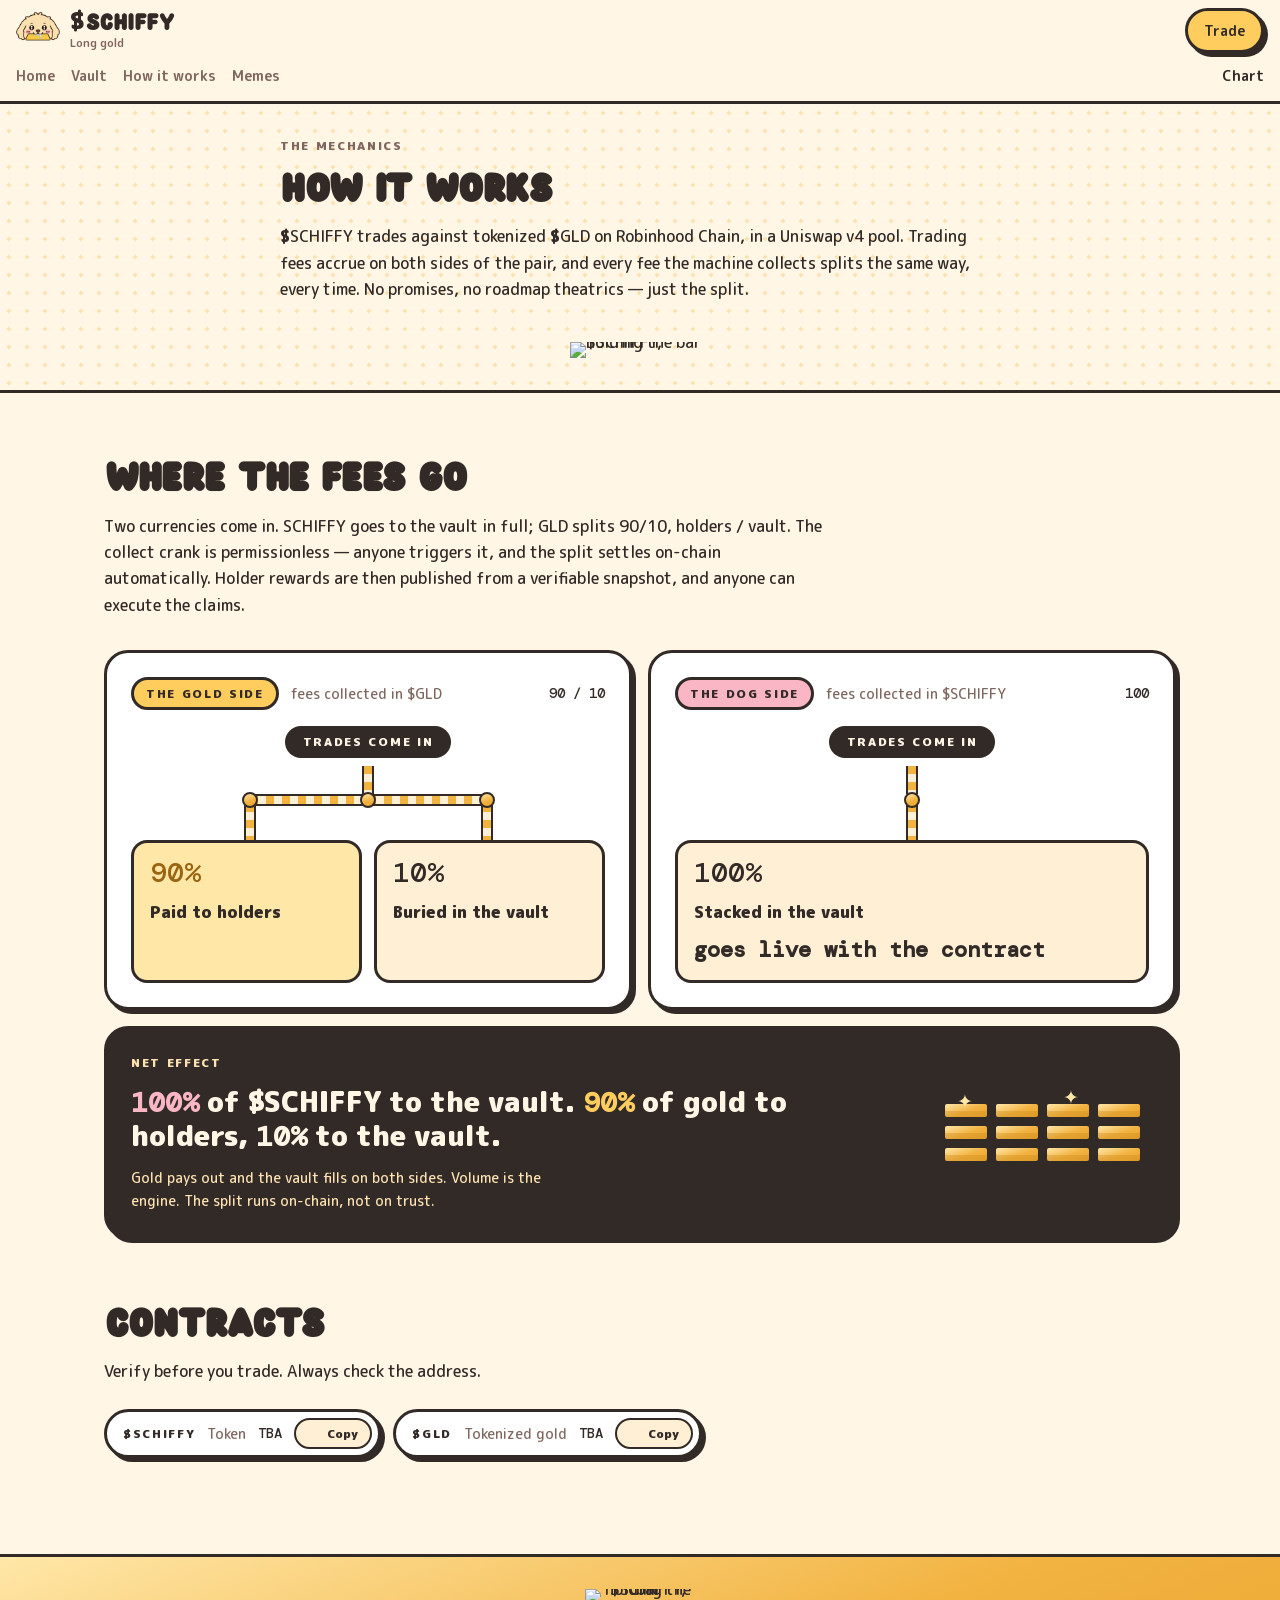
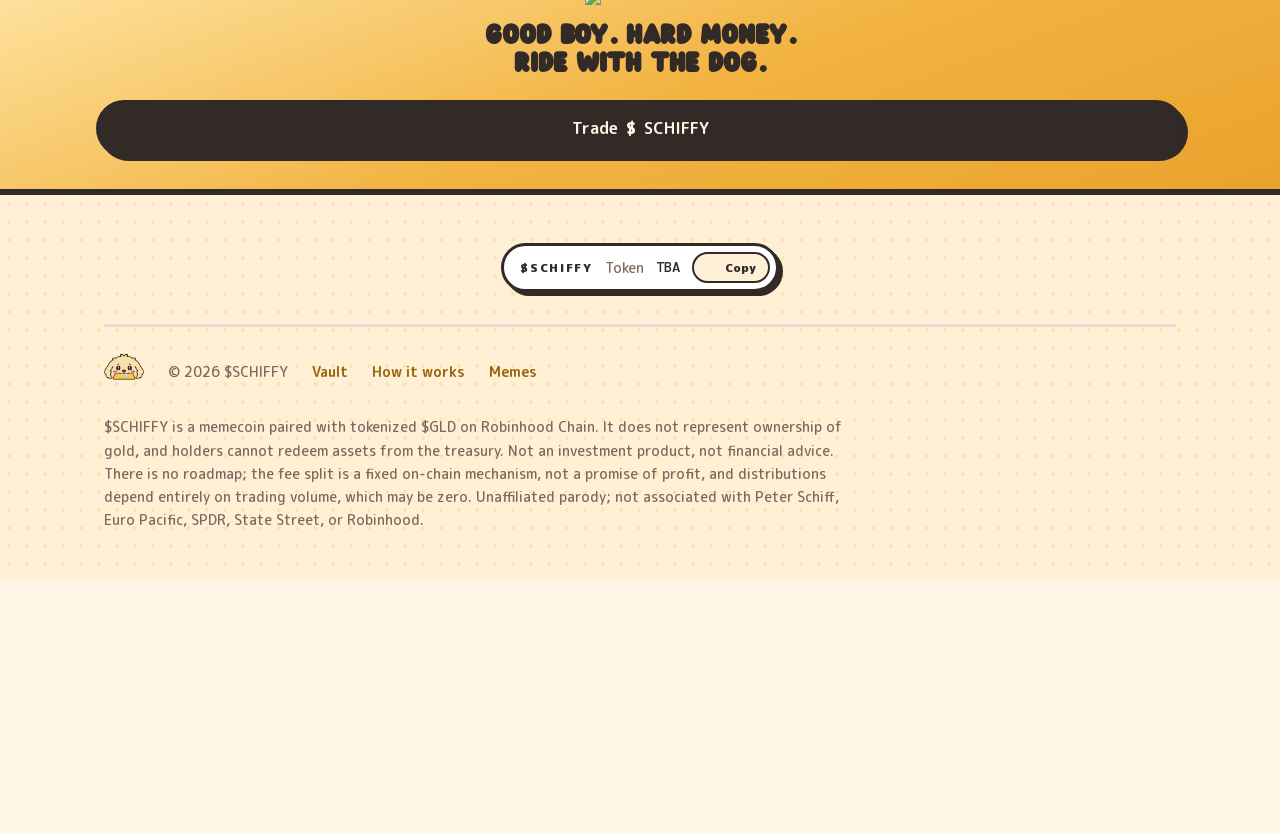
==== how/index.html @ fb1f745e "first commit" ====
<!DOCTYPE html>
<html
  data-dpl-id="dpl_5F4qpK7fEr7E6RKQEWg9EkaAEf9h"
  lang="en"
  class="keepsmile_a28b524d-module__vipGiq__variable m_plus_rounded_1c_232b41cc-module__VtVutG__variable dm_mono_4ed3936f-module__4b7bSq__variable"
>
  <head>
    <meta charset="utf-8" />
    <meta name="viewport" content="width=device-width, initial-scale=1" />
    <link
      rel="preload"
      href="/_next/static/immutable/media/0020eb8cdd9f5ceb-s.p.3xr0kr112zjge.woff2"
      as="font"
      crossorigin=""
      type="font/woff2"
    />
    <link
      rel="preload"
      href="/_next/static/immutable/media/00cbdcdc1d6bd8e9-s.p.0b-cp93mce5xi.woff2"
      as="font"
      crossorigin=""
      type="font/woff2"
    />
    <link
      rel="preload"
      href="/_next/static/immutable/media/00e7f0a21678759e-s.p.3mvr8qkmtqcty.woff2"
      as="font"
      crossorigin=""
      type="font/woff2"
    />
    <link
      rel="preload"
      href="/_next/static/immutable/media/00f038519c37c519-s.p.3p66uqoe6piig.woff2"
      as="font"
      crossorigin=""
      type="font/woff2"
    />
    <link
      rel="preload"
      href="/_next/static/immutable/media/011980d1c49a1cf9-s.p.3_izrb3dlzuyi.woff2"
      as="font"
      crossorigin=""
      type="font/woff2"
    />
    <link
      rel="preload"
      href="/_next/static/immutable/media/01bbfc34f5229e0b-s.p.2w2o0eomop1cr.woff2"
      as="font"
      crossorigin=""
      type="font/woff2"
    />
    <link
      rel="preload"
      href="/_next/static/immutable/media/01cfe04e2465d081-s.p.24tlzgzymuau1.woff2"
      as="font"
      crossorigin=""
      type="font/woff2"
    />
    <link
      rel="preload"
      href="/_next/static/immutable/media/0334ba8576354988-s.p.36qqc7sp5cvpa.woff2"
      as="font"
      crossorigin=""
      type="font/woff2"
    />
    <link
      rel="preload"
      href="/_next/static/immutable/media/03d8e4b1e41dfaf3-s.p.3rx7m6iw2b5bh.woff2"
      as="font"
      crossorigin=""
      type="font/woff2"
    />
    <link
      rel="preload"
      href="/_next/static/immutable/media/040b73bbacf20a10-s.p.0927a4a5jt23o.woff2"
      as="font"
      crossorigin=""
      type="font/woff2"
    />
    <link
      rel="preload"
      href="/_next/static/immutable/media/0491265ffe57d217-s.p.3bau5ttn39tt1.woff2"
      as="font"
      crossorigin=""
      type="font/woff2"
    />
    <link
      rel="preload"
      href="/_next/static/immutable/media/04b489f1dad3c0d9-s.p.27p9gxil8qejc.woff2"
      as="font"
      crossorigin=""
      type="font/woff2"
    />
    <link
      rel="preload"
      href="/_next/static/immutable/media/0605de7ac2d51e30-s.p.3w0h73fzd5iux.woff2"
      as="font"
      crossorigin=""
      type="font/woff2"
    />
    <link
      rel="preload"
      href="/_next/static/immutable/media/0625ae1d7c9515f1-s.p.0s5u4jy3umizr.woff2"
      as="font"
      crossorigin=""
      type="font/woff2"
    />
    <link
      rel="preload"
      href="/_next/static/immutable/media/06ad5e14cea8a524-s.p.3hzmiusis9o06.woff2"
      as="font"
      crossorigin=""
      type="font/woff2"
    />
    <link
      rel="preload"
      href="/_next/static/immutable/media/06e8ff5e145e9cfd-s.p.1ioz_h4f-qxol.woff2"
      as="font"
      crossorigin=""
      type="font/woff2"
    />
    <link
      rel="preload"
      href="/_next/static/immutable/media/0702ef5e5a6830be-s.p.29khjhutvv6m_.woff2"
      as="font"
      crossorigin=""
      type="font/woff2"
    />
    <link
      rel="preload"
      href="/_next/static/immutable/media/07d623db0f32bf19-s.p.2tg3kbgqu9c8p.woff2"
      as="font"
      crossorigin=""
      type="font/woff2"
    />
    <link
      rel="preload"
      href="/_next/static/immutable/media/07e1b86a7736c3e7-s.p.1zhlbdsvpaccp.woff2"
      as="font"
      crossorigin=""
      type="font/woff2"
    />
    <link
      rel="preload"
      href="/_next/static/immutable/media/08b39b4f9ca45fb2-s.p.03eiwsq-gprf6.woff2"
      as="font"
      crossorigin=""
      type="font/woff2"
    />
    <link
      rel="preload"
      href="/_next/static/immutable/media/08d6ab75d954e9dc-s.p.35tpxq7zdd4x2.woff2"
      as="font"
      crossorigin=""
      type="font/woff2"
    />
    <link
      rel="preload"
      href="/_next/static/immutable/media/0994b6a82ef4a8c3-s.p.1j5-slyw_2bnr.woff2"
      as="font"
      crossorigin=""
      type="font/woff2"
    />
    <link
      rel="preload"
      href="/_next/static/immutable/media/09aec25a9dd3b024-s.p.2rt6xsaxvorvq.woff2"
      as="font"
      crossorigin=""
      type="font/woff2"
    />
    <link
      rel="preload"
      href="/_next/static/immutable/media/0c4c1ef17df0104f-s.p.1-0hamivryim-.woff2"
      as="font"
      crossorigin=""
      type="font/woff2"
    />
    <link
      rel="preload"
      href="/_next/static/immutable/media/0d2d633d7022ef69-s.p.0u3nckp6pdc-_.woff2"
      as="font"
      crossorigin=""
      type="font/woff2"
    />
    <link
      rel="preload"
      href="/_next/static/immutable/media/0de36441987432e3-s.p.44-4e725mitiy.woff2"
      as="font"
      crossorigin=""
      type="font/woff2"
    />
    <link
      rel="preload"
      href="/_next/static/immutable/media/0e3420f47bc396ed-s.p.02pomn65cnmn5.woff2"
      as="font"
      crossorigin=""
      type="font/woff2"
    />
    <link
      rel="preload"
      href="/_next/static/immutable/media/0e401709bedf38c5-s.p.16uhp4mlfe69e.woff2"
      as="font"
      crossorigin=""
      type="font/woff2"
    />
    <link
      rel="preload"
      href="/_next/static/immutable/media/0e73b8c9d5e32583-s.p.30fkxp-81ieco.woff2"
      as="font"
      crossorigin=""
      type="font/woff2"
    />
    <link
      rel="preload"
      href="/_next/static/immutable/media/0e8663ca58e8aaa2-s.p.3y9a3s3188p9s.woff2"
      as="font"
      crossorigin=""
      type="font/woff2"
    />
    <link
      rel="preload"
      href="/_next/static/immutable/media/0e9c6bf37e3c0515-s.p.2p1ys2apa54jw.woff2"
      as="font"
      crossorigin=""
      type="font/woff2"
    />
    <link
      rel="preload"
      href="/_next/static/immutable/media/0f41e2f439ace65b-s.p.0d-6hul38lija.woff2"
      as="font"
      crossorigin=""
      type="font/woff2"
    />
    <link
      rel="preload"
      href="/_next/static/immutable/media/0f53c49731b46299-s.p.1edttzrfc-sje.woff2"
      as="font"
      crossorigin=""
      type="font/woff2"
    />
    <link
      rel="preload"
      href="/_next/static/immutable/media/0f94db50b846a6a1-s.p.26l5jro6cydgx.woff2"
      as="font"
      crossorigin=""
      type="font/woff2"
    />
    <link
      rel="preload"
      href="/_next/static/immutable/media/0fde8ea31b755609-s.p.0riw817v_ofim.woff2"
      as="font"
      crossorigin=""
      type="font/woff2"
    />
    <link
      rel="preload"
      href="/_next/static/immutable/media/1012b05c9d3d5697-s.p.2b53c6gr-ix--.woff2"
      as="font"
      crossorigin=""
      type="font/woff2"
    />
    <link
      rel="preload"
      href="/_next/static/immutable/media/1029d326a5895ee7-s.p.11251lgqui6wu.woff2"
      as="font"
      crossorigin=""
      type="font/woff2"
    />
    <link
      rel="preload"
      href="/_next/static/immutable/media/1088aceddbd57e7f-s.p.1_4b4705u11ai.woff2"
      as="font"
      crossorigin=""
      type="font/woff2"
    />
    <link
      rel="preload"
      href="/_next/static/immutable/media/114e2a253743d3ab-s.p.1bal2eu1tu-wo.woff2"
      as="font"
      crossorigin=""
      type="font/woff2"
    />
    <link
      rel="preload"
      href="/_next/static/immutable/media/11fc993f73d6aa2c-s.p.0u-h-yeq5lkip.woff2"
      as="font"
      crossorigin=""
      type="font/woff2"
    />
    <link
      rel="preload"
      href="/_next/static/immutable/media/122ec711b09d0995-s.p.2xjmvlbz78pvb.woff2"
      as="font"
      crossorigin=""
      type="font/woff2"
    />
    <link
      rel="preload"
      href="/_next/static/immutable/media/131b9961ae036b7d-s.p.287ow4dwjzyi4.woff2"
      as="font"
      crossorigin=""
      type="font/woff2"
    />
    <link
      rel="preload"
      href="/_next/static/immutable/media/1333edef936fe0f0-s.p.3a23sh7nyvxyb.woff2"
      as="font"
      crossorigin=""
      type="font/woff2"
    />
    <link
      rel="preload"
      href="/_next/static/immutable/media/135e2f13029ff517-s.p.426tqc7es8dr5.woff2"
      as="font"
      crossorigin=""
      type="font/woff2"
    />
    <link
      rel="preload"
      href="/_next/static/immutable/media/139213afd47b430c-s.p.24s-_sxoeo9eg.woff2"
      as="font"
      crossorigin=""
      type="font/woff2"
    />
    <link
      rel="preload"
      href="/_next/static/immutable/media/139f5447a11721a7-s.p.3kj0mfo94ynt3.woff2"
      as="font"
      crossorigin=""
      type="font/woff2"
    />
    <link
      rel="preload"
      href="/_next/static/immutable/media/14035c9b4e2946bb-s.p.09tw5jrk5rj5-.woff2"
      as="font"
      crossorigin=""
      type="font/woff2"
    />
    <link
      rel="preload"
      href="/_next/static/immutable/media/142dfee3dc648c56-s.p.1tumnw6zbcrb9.woff2"
      as="font"
      crossorigin=""
      type="font/woff2"
    />
    <link
      rel="preload"
      href="/_next/static/immutable/media/1452cba13f768070-s.p.0p90umsfhq9q3.woff2"
      as="font"
      crossorigin=""
      type="font/woff2"
    />
    <link
      rel="preload"
      href="/_next/static/immutable/media/1494e2fd417fb345-s.p.1-1jgka9e23mu.woff2"
      as="font"
      crossorigin=""
      type="font/woff2"
    />
    <link
      rel="preload"
      href="/_next/static/immutable/media/150144c397d1a9ea-s.p.1rnupd_zhp_ey.woff2"
      as="font"
      crossorigin=""
      type="font/woff2"
    />
    <link
      rel="preload"
      href="/_next/static/immutable/media/165b37075b9c812d-s.p.0xzib_qyz90f-.woff2"
      as="font"
      crossorigin=""
      type="font/woff2"
    />
    <link
      rel="preload"
      href="/_next/static/immutable/media/17ff2a90ba9e319b-s.p.22prorrldag0v.woff2"
      as="font"
      crossorigin=""
      type="font/woff2"
    />
    <link
      rel="preload"
      href="/_next/static/immutable/media/180b6e697919e0b3-s.p.1wqqf8yt_mkam.woff2"
      as="font"
      crossorigin=""
      type="font/woff2"
    />
    <link
      rel="preload"
      href="/_next/static/immutable/media/18543ace01fd87d0-s.p.32iase85_m66g.woff2"
      as="font"
      crossorigin=""
      type="font/woff2"
    />
    <link
      rel="preload"
      href="/_next/static/immutable/media/18dc53c93b1d064e-s.p.23lfhdoa8-pvb.woff2"
      as="font"
      crossorigin=""
      type="font/woff2"
    />
    <link
      rel="preload"
      href="/_next/static/immutable/media/1a9b4c1fb4e14aea-s.p.455y_hkq366w3.woff2"
      as="font"
      crossorigin=""
      type="font/woff2"
    />
    <link
      rel="preload"
      href="/_next/static/immutable/media/1aaece6e1118950d-s.p.37v_uthl3rgbi.woff2"
      as="font"
      crossorigin=""
      type="font/woff2"
    />
    <link
      rel="preload"
      href="/_next/static/immutable/media/1abbf767cbfc15d5-s.p.3xodtx2ybfts1.woff2"
      as="font"
      crossorigin=""
      type="font/woff2"
    />
    <link
      rel="preload"
      href="/_next/static/immutable/media/1ac2380e94a2b2aa-s.p.0cz771au1s_s7.woff2"
      as="font"
      crossorigin=""
      type="font/woff2"
    />
    <link
      rel="preload"
      href="/_next/static/immutable/media/1aee17f475e62ad2-s.p.2uuccey645eak.woff2"
      as="font"
      crossorigin=""
      type="font/woff2"
    />
    <link
      rel="preload"
      href="/_next/static/immutable/media/1b2ee4498fac6bc7-s.p.2xgl5n7g6ubw4.woff2"
      as="font"
      crossorigin=""
      type="font/woff2"
    />
    <link
      rel="preload"
      href="/_next/static/immutable/media/1bd6d07d8461a9b3-s.p.31efz_atyyibl.woff2"
      as="font"
      crossorigin=""
      type="font/woff2"
    />
    <link
      rel="preload"
      href="/_next/static/immutable/media/1c2e6831eca5658d-s.p.3jtiuox6nw_at.woff2"
      as="font"
      crossorigin=""
      type="font/woff2"
    />
    <link
      rel="preload"
      href="/_next/static/immutable/media/1e01606346ac277f-s.p.3ta_esqgw-6j_.woff2"
      as="font"
      crossorigin=""
      type="font/woff2"
    />
    <link
      rel="preload"
      href="/_next/static/immutable/media/1e94c2ce13c787ff-s.p.0u6gta6q7y-6p.woff2"
      as="font"
      crossorigin=""
      type="font/woff2"
    />
    <link
      rel="preload"
      href="/_next/static/immutable/media/1ed86a2327191129-s.p.40bqv0yl23ssp.woff2"
      as="font"
      crossorigin=""
      type="font/woff2"
    />
    <link
      rel="preload"
      href="/_next/static/immutable/media/1ee6519db54b33f8-s.p.41ps9wkoo8pi1.woff2"
      as="font"
      crossorigin=""
      type="font/woff2"
    />
    <link
      rel="preload"
      href="/_next/static/immutable/media/1f6d562a6f504d8a-s.p.3unvzuk-l4bk4.woff2"
      as="font"
      crossorigin=""
      type="font/woff2"
    />
    <link
      rel="preload"
      href="/_next/static/immutable/media/1f7156c74acf0912-s.p.3otmaq97zq9to.woff2"
      as="font"
      crossorigin=""
      type="font/woff2"
    />
    <link
      rel="preload"
      href="/_next/static/immutable/media/1f79a4e951ed9cc8-s.p.1dx_-i85ce3k_.woff2"
      as="font"
      crossorigin=""
      type="font/woff2"
    />
    <link
      rel="preload"
      href="/_next/static/immutable/media/20c9c5eb5092990f-s.p.17eetfce1-e0y.woff2"
      as="font"
      crossorigin=""
      type="font/woff2"
    />
    <link
      rel="preload"
      href="/_next/static/immutable/media/20d040491cb4efe6-s.p.2u5bq74lcr9_b.woff2"
      as="font"
      crossorigin=""
      type="font/woff2"
    />
    <link
      rel="preload"
      href="/_next/static/immutable/media/2295525dca88d384-s.p.1555xmau-imng.woff2"
      as="font"
      crossorigin=""
      type="font/woff2"
    />
    <link
      rel="preload"
      href="/_next/static/immutable/media/229f1b394d6ccd24-s.p.3lqoe2h6e5u4o.woff2"
      as="font"
      crossorigin=""
      type="font/woff2"
    />
    <link
      rel="preload"
      href="/_next/static/immutable/media/22e7fdf7ae7b0a04-s.p.3izs-2xp6j3f3.woff2"
      as="font"
      crossorigin=""
      type="font/woff2"
    />
    <link
      rel="preload"
      href="/_next/static/immutable/media/230bdc2503c26058-s.p.41w8e7eds1ebf.woff2"
      as="font"
      crossorigin=""
      type="font/woff2"
    />
    <link
      rel="preload"
      href="/_next/static/immutable/media/24bdc8e8beafa52d-s.p.0jic52pzy_lna.woff2"
      as="font"
      crossorigin=""
      type="font/woff2"
    />
    <link
      rel="preload"
      href="/_next/static/immutable/media/25c159db26868473-s.p.2ql4mkcii9re9.woff2"
      as="font"
      crossorigin=""
      type="font/woff2"
    />
    <link
      rel="preload"
      href="/_next/static/immutable/media/25c6da777702d286-s.p.3zrzb-rccoapx.woff2"
      as="font"
      crossorigin=""
      type="font/woff2"
    />
    <link
      rel="preload"
      href="/_next/static/immutable/media/269c31afed84c109-s.p.2bfqouwuw1gdd.woff2"
      as="font"
      crossorigin=""
      type="font/woff2"
    />
    <link
      rel="preload"
      href="/_next/static/immutable/media/26b4cc845a6cd496-s.p.2xfh95g0awa4d.woff2"
      as="font"
      crossorigin=""
      type="font/woff2"
    />
    <link
      rel="preload"
      href="/_next/static/immutable/media/277078638f4552f1-s.p.15agw1y4pee2n.woff2"
      as="font"
      crossorigin=""
      type="font/woff2"
    />
    <link
      rel="preload"
      href="/_next/static/immutable/media/2813975c326731b6-s.p.3b09lgh9pejl0.woff2"
      as="font"
      crossorigin=""
      type="font/woff2"
    />
    <link
      rel="preload"
      href="/_next/static/immutable/media/28f4e853ed5549bc-s.p.0xfut6foqex_5.woff2"
      as="font"
      crossorigin=""
      type="font/woff2"
    />
    <link
      rel="preload"
      href="/_next/static/immutable/media/294a3d135f87b770-s.p.0lzlxgwaqct-t.woff2"
      as="font"
      crossorigin=""
      type="font/woff2"
    />
    <link
      rel="preload"
      href="/_next/static/immutable/media/2ad26b0aed020483-s.p.0fj9r1dur--_c.woff2"
      as="font"
      crossorigin=""
      type="font/woff2"
    />
    <link
      rel="preload"
      href="/_next/static/immutable/media/2b53595a8c29d6bd-s.p.3uck0p9flida5.woff2"
      as="font"
      crossorigin=""
      type="font/woff2"
    />
    <link
      rel="preload"
      href="/_next/static/immutable/media/2b9d3a86b0962999-s.p.1qy6-0r7nlcbh.woff2"
      as="font"
      crossorigin=""
      type="font/woff2"
    />
    <link
      rel="preload"
      href="/_next/static/immutable/media/2bc71f1cd4a3a9ae-s.p.2gcr4r2fa56os.woff2"
      as="font"
      crossorigin=""
      type="font/woff2"
    />
    <link
      rel="preload"
      href="/_next/static/immutable/media/2bebe18982be2ee4-s.p.1yn4p3td6mugr.woff2"
      as="font"
      crossorigin=""
      type="font/woff2"
    />
    <link
      rel="preload"
      href="/_next/static/immutable/media/2c0d5edc3f0b165e-s.p.2ukw9buiwu9lr.woff2"
      as="font"
      crossorigin=""
      type="font/woff2"
    />
    <link
      rel="preload"
      href="/_next/static/immutable/media/2c95edfdef5ef99c-s.p.0lpvrcacnea5e.woff2"
      as="font"
      crossorigin=""
      type="font/woff2"
    />
    <link
      rel="preload"
      href="/_next/static/immutable/media/2caed07e4edeb781-s.p.3z8u1y34s16af.woff2"
      as="font"
      crossorigin=""
      type="font/woff2"
    />
    <link
      rel="preload"
      href="/_next/static/immutable/media/2cd5b565f775c5f4-s.p.0ajph2ah4x_is.woff2"
      as="font"
      crossorigin=""
      type="font/woff2"
    />
    <link
      rel="preload"
      href="/_next/static/immutable/media/2d0bcc4ad908ae2c-s.p.0svxwbd-rtghg.woff2"
      as="font"
      crossorigin=""
      type="font/woff2"
    />
    <link
      rel="preload"
      href="/_next/static/immutable/media/2f0800530f1d7f09-s.p.33xxy1hqz6wm_.woff2"
      as="font"
      crossorigin=""
      type="font/woff2"
    />
    <link
      rel="preload"
      href="/_next/static/immutable/media/2f3679e201e06608-s.p.1wk9ingwhpq43.woff2"
      as="font"
      crossorigin=""
      type="font/woff2"
    />
    <link
      rel="preload"
      href="/_next/static/immutable/media/2f74384df1aa965d-s.p.00lyo9hg1uk1e.woff2"
      as="font"
      crossorigin=""
      type="font/woff2"
    />
    <link
      rel="preload"
      href="/_next/static/immutable/media/30480f4c16939ec7-s.p.1vcemepk3i-q_.woff2"
      as="font"
      crossorigin=""
      type="font/woff2"
    />
    <link
      rel="preload"
      href="/_next/static/immutable/media/3141266b57f873b2-s.p.2z_59fjzg1m3x.woff2"
      as="font"
      crossorigin=""
      type="font/woff2"
    />
    <link
      rel="preload"
      href="/_next/static/immutable/media/315547b37533fdd3-s.p.1jlnptme92ry6.woff2"
      as="font"
      crossorigin=""
      type="font/woff2"
    />
    <link
      rel="preload"
      href="/_next/static/immutable/media/330d97830092caac-s.p.2iqa84cgd4okg.woff2"
      as="font"
      crossorigin=""
      type="font/woff2"
    />
    <link
      rel="preload"
      href="/_next/static/immutable/media/3375f11edf064e87-s.p.2mumcs97t2szo.woff2"
      as="font"
      crossorigin=""
      type="font/woff2"
    />
    <link
      rel="preload"
      href="/_next/static/immutable/media/339fb0f3c51b3345-s.p.3kog3-o-oe195.woff2"
      as="font"
      crossorigin=""
      type="font/woff2"
    />
    <link
      rel="preload"
      href="/_next/static/immutable/media/33ffbec50cba5450-s.p.40pydi_z82a5o.woff2"
      as="font"
      crossorigin=""
      type="font/woff2"
    />
    <link
      rel="preload"
      href="/_next/static/immutable/media/3411469685b51056-s.p.2xgimw4__37dz.woff2"
      as="font"
      crossorigin=""
      type="font/woff2"
    />
    <link
      rel="preload"
      href="/_next/static/immutable/media/3431fdb08ef0f1c2-s.p.26br9awtrxcqw.woff2"
      as="font"
      crossorigin=""
      type="font/woff2"
    />
    <link
      rel="preload"
      href="/_next/static/immutable/media/34ca4efabd4fd99a-s.p.0l_nhwbj90xvv.woff2"
      as="font"
      crossorigin=""
      type="font/woff2"
    />
    <link
      rel="preload"
      href="/_next/static/immutable/media/34f4c6403b3f47eb-s.p.12-j8ahvb7jmb.woff2"
      as="font"
      crossorigin=""
      type="font/woff2"
    />
    <link
      rel="preload"
      href="/_next/static/immutable/media/352d79210435f57d-s.p.3t1iy2uthbkgk.woff2"
      as="font"
      crossorigin=""
      type="font/woff2"
    />
    <link
      rel="preload"
      href="/_next/static/immutable/media/35b7f112078719f0-s.p.0hkourebt0jxa.woff2"
      as="font"
      crossorigin=""
      type="font/woff2"
    />
    <link
      rel="preload"
      href="/_next/static/immutable/media/36363bfb06833f56-s.p.048ctm9k7u_u3.woff2"
      as="font"
      crossorigin=""
      type="font/woff2"
    />
    <link
      rel="preload"
      href="/_next/static/immutable/media/3724fc384abc1387-s.p.1tn41vwktv871.woff2"
      as="font"
      crossorigin=""
      type="font/woff2"
    />
    <link
      rel="preload"
      href="/_next/static/immutable/media/376d0a9bd3a2d12d-s.p.1m8rrq_ns926n.woff2"
      as="font"
      crossorigin=""
      type="font/woff2"
    />
    <link
      rel="preload"
      href="/_next/static/immutable/media/377e4384b57b0c3c-s.p.225-5c08xhm7u.woff2"
      as="font"
      crossorigin=""
      type="font/woff2"
    />
    <link
      rel="preload"
      href="/_next/static/immutable/media/387d8fd19c552ae9-s.p.0g2xbvi-8uk2j.woff2"
      as="font"
      crossorigin=""
      type="font/woff2"
    />
    <link
      rel="preload"
      href="/_next/static/immutable/media/3a1c34449ff1b096-s.p.372x4j0laiff9.woff2"
      as="font"
      crossorigin=""
      type="font/woff2"
    />
    <link
      rel="preload"
      href="/_next/static/immutable/media/3a24a10e77120887-s.p.1v3npmu1u-nfa.woff2"
      as="font"
      crossorigin=""
      type="font/woff2"
    />
    <link
      rel="preload"
      href="/_next/static/immutable/media/3a8d0776e484f1c8-s.p.02cl4twqluzg1.woff2"
      as="font"
      crossorigin=""
      type="font/woff2"
    />
    <link
      rel="preload"
      href="/_next/static/immutable/media/3ba7a7653a56cced-s.p.12_htkn9_3ey1.woff2"
      as="font"
      crossorigin=""
      type="font/woff2"
    />
    <link
      rel="preload"
      href="/_next/static/immutable/media/3c4149dd410411f5-s.p.3nfy_nhqhz-7k.woff2"
      as="font"
      crossorigin=""
      type="font/woff2"
    />
    <link
      rel="preload"
      href="/_next/static/immutable/media/3c9f78c7e5453747-s.p.3w8rdd0wjebxh.woff2"
      as="font"
      crossorigin=""
      type="font/woff2"
    />
    <link
      rel="preload"
      href="/_next/static/immutable/media/3d9448f7cdfb05af-s.p.1i98nf3g230me.woff2"
      as="font"
      crossorigin=""
      type="font/woff2"
    />
    <link
      rel="preload"
      href="/_next/static/immutable/media/3e57e22887753839-s.p.2q1w1wsjv5lkd.woff2"
      as="font"
      crossorigin=""
      type="font/woff2"
    />
    <link
      rel="preload"
      href="/_next/static/immutable/media/3ed56b6eea9c71ea-s.p.1sskhn5q03kf6.woff2"
      as="font"
      crossorigin=""
      type="font/woff2"
    />
    <link
      rel="preload"
      href="/_next/static/immutable/media/3eda94ef92368b75-s.p.0gaup2q0e-_yn.woff2"
      as="font"
      crossorigin=""
      type="font/woff2"
    />
    <link
      rel="preload"
      href="/_next/static/immutable/media/3fd4dd406e254db5-s.p.2vvmy84861rm2.woff2"
      as="font"
      crossorigin=""
      type="font/woff2"
    />
    <link
      rel="preload"
      href="/_next/static/immutable/media/40e22999d5435eb2-s.p.2__rloqefaaze.woff2"
      as="font"
      crossorigin=""
      type="font/woff2"
    />
    <link
      rel="preload"
      href="/_next/static/immutable/media/41606faf528b187e-s.p.35pg3z55krvg2.woff2"
      as="font"
      crossorigin=""
      type="font/woff2"
    />
    <link
      rel="preload"
      href="/_next/static/immutable/media/41ad0c01bfea62b1-s.p.017fy58u_0bfw.woff2"
      as="font"
      crossorigin=""
      type="font/woff2"
    />
    <link
      rel="preload"
      href="/_next/static/immutable/media/41df401a1aaba2b0-s.p.2wwqrlzlkim0w.woff2"
      as="font"
      crossorigin=""
      type="font/woff2"
    />
    <link
      rel="preload"
      href="/_next/static/immutable/media/426aec03ef9e9d34-s.p.0_srdxvp8g6x4.woff2"
      as="font"
      crossorigin=""
      type="font/woff2"
    />
    <link
      rel="preload"
      href="/_next/static/immutable/media/42f775d5a9fb117e-s.p.1cbu1s6chuwcd.woff2"
      as="font"
      crossorigin=""
      type="font/woff2"
    />
    <link
      rel="preload"
      href="/_next/static/immutable/media/43550ea93daa9cd7-s.p.45c9irzk3q3fq.woff2"
      as="font"
      crossorigin=""
      type="font/woff2"
    />
    <link
      rel="preload"
      href="/_next/static/immutable/media/43a9912ec1daa912-s.p.01ptiud1wy8rh.woff2"
      as="font"
      crossorigin=""
      type="font/woff2"
    />
    <link
      rel="preload"
      href="/_next/static/immutable/media/43e2a2ab4c409977-s.p.07ljayrph1ih6.woff2"
      as="font"
      crossorigin=""
      type="font/woff2"
    />
    <link
      rel="preload"
      href="/_next/static/immutable/media/4405136711956488-s.p.2ycyi8ke62_e_.woff2"
      as="font"
      crossorigin=""
      type="font/woff2"
    />
    <link
      rel="preload"
      href="/_next/static/immutable/media/446cacb7c3e0a802-s.p.0hlmb9jxdw0kb.woff2"
      as="font"
      crossorigin=""
      type="font/woff2"
    />
    <link
      rel="preload"
      href="/_next/static/immutable/media/45f663d0a71a7417-s.p.3t8ipmsjjjz5u.woff2"
      as="font"
      crossorigin=""
      type="font/woff2"
    />
    <link
      rel="preload"
      href="/_next/static/immutable/media/463bee6a2bdabef6-s.p.1uvoqbcb7c2ns.woff2"
      as="font"
      crossorigin=""
      type="font/woff2"
    />
    <link
      rel="preload"
      href="/_next/static/immutable/media/46502375b557c926-s.p.3vilx7j4y6hjm.woff2"
      as="font"
      crossorigin=""
      type="font/woff2"
    />
    <link
      rel="preload"
      href="/_next/static/immutable/media/469d34bbcbb06373-s.p.3djh__d7bfqiv.woff2"
      as="font"
      crossorigin=""
      type="font/woff2"
    />
    <link
      rel="preload"
      href="/_next/static/immutable/media/475809258b95a750-s.p.12nji9_wse_xk.woff2"
      as="font"
      crossorigin=""
      type="font/woff2"
    />
    <link
      rel="preload"
      href="/_next/static/immutable/media/47bf007b69aa7d00-s.p.3ykjqo36b4ufv.woff2"
      as="font"
      crossorigin=""
      type="font/woff2"
    />
    <link
      rel="preload"
      href="/_next/static/immutable/media/48521a48faa6e3cf-s.p.2lfrs0l4a5cvr.woff2"
      as="font"
      crossorigin=""
      type="font/woff2"
    />
    <link
      rel="preload"
      href="/_next/static/immutable/media/4890b91c2f72d158-s.p.2kypg8y4c_vpo.woff2"
      as="font"
      crossorigin=""
      type="font/woff2"
    />
    <link
      rel="preload"
      href="/_next/static/immutable/media/4ad3a437e6db7392-s.p.3sic7i4-yzi93.woff2"
      as="font"
      crossorigin=""
      type="font/woff2"
    />
    <link
      rel="preload"
      href="/_next/static/immutable/media/4b0befb4f473e7dd-s.p.34qpud-tqycpc.woff2"
      as="font"
      crossorigin=""
      type="font/woff2"
    />
    <link
      rel="preload"
      href="/_next/static/immutable/media/4bef3d353d3660ed-s.p.1hsugb5uaflep.woff2"
      as="font"
      crossorigin=""
      type="font/woff2"
    />
    <link
      rel="preload"
      href="/_next/static/immutable/media/4bfc9ba13595aceb-s.p.1n29hbvyfrx9-.woff2"
      as="font"
      crossorigin=""
      type="font/woff2"
    />
    <link
      rel="preload"
      href="/_next/static/immutable/media/4c894305c5535957-s.p.0y0v3cft1i2lj.woff2"
      as="font"
      crossorigin=""
      type="font/woff2"
    />
    <link
      rel="preload"
      href="/_next/static/immutable/media/4ca2fc2c408807d7-s.p.14qffcu4vv0cw.woff2"
      as="font"
      crossorigin=""
      type="font/woff2"
    />
    <link
      rel="preload"
      href="/_next/static/immutable/media/4d1d015c05db9f88-s.p.3rxpa1aech6wz.woff2"
      as="font"
      crossorigin=""
      type="font/woff2"
    />
    <link
      rel="preload"
      href="/_next/static/immutable/media/4ddcdb58f933d8dc-s.p.28vqgv9jfo15b.woff2"
      as="font"
      crossorigin=""
      type="font/woff2"
    />
    <link
      rel="preload"
      href="/_next/static/immutable/media/4e1547d7113048e0-s.p.0zgwx9c5qr822.woff2"
      as="font"
      crossorigin=""
      type="font/woff2"
    />
    <link
      rel="preload"
      href="/_next/static/immutable/media/4e417a5ea1535271-s.p.2ekbk9p3g796v.woff2"
      as="font"
      crossorigin=""
      type="font/woff2"
    />
    <link
      rel="preload"
      href="/_next/static/immutable/media/4e4c35a4b6ca0be8-s.p.2kptunff4-gvr.woff2"
      as="font"
      crossorigin=""
      type="font/woff2"
    />
    <link
      rel="preload"
      href="/_next/static/immutable/media/4e6b7897bf97ac5a-s.p.3bb9fxv86n2rm.woff2"
      as="font"
      crossorigin=""
      type="font/woff2"
    />
    <link
      rel="preload"
      href="/_next/static/immutable/media/4f3f2dc47211318b-s.p.4340i7gnz1tas.woff2"
      as="font"
      crossorigin=""
      type="font/woff2"
    />
    <link
      rel="preload"
      href="/_next/static/immutable/media/4f4cf261b869b740-s.p.0lh6qj4dp261x.woff2"
      as="font"
      crossorigin=""
      type="font/woff2"
    />
    <link
      rel="preload"
      href="/_next/static/immutable/media/509d901419bb7881-s.p.3nybwgbx8c-pf.woff2"
      as="font"
      crossorigin=""
      type="font/woff2"
    />
    <link
      rel="preload"
      href="/_next/static/immutable/media/50ed7abbaf2cdbe4-s.p.0wyecfafn-0a-.woff2"
      as="font"
      crossorigin=""
      type="font/woff2"
    />
    <link
      rel="preload"
      href="/_next/static/immutable/media/5159d55f120356d6-s.p.4018csdsrg-im.woff2"
      as="font"
      crossorigin=""
      type="font/woff2"
    />
    <link
      rel="preload"
      href="/_next/static/immutable/media/52372d4b7358a988-s.p.1dds49ppy1v9c.woff2"
      as="font"
      crossorigin=""
      type="font/woff2"
    />
    <link
      rel="preload"
      href="/_next/static/immutable/media/52622c503156c785-s.p.3x32rnxxly08r.woff2"
      as="font"
      crossorigin=""
      type="font/woff2"
    />
    <link
      rel="preload"
      href="/_next/static/immutable/media/534e2eb9d79c16c0-s.p.23ammvj-t4f_1.woff2"
      as="font"
      crossorigin=""
      type="font/woff2"
    />
    <link
      rel="preload"
      href="/_next/static/immutable/media/53ab2f783ebc1e8e-s.p.3uuykvw-9yhys.woff2"
      as="font"
      crossorigin=""
      type="font/woff2"
    />
    <link
      rel="preload"
      href="/_next/static/immutable/media/54af1df6e9cd2dd4-s.p.3lfx8-tvkn2o2.woff2"
      as="font"
      crossorigin=""
      type="font/woff2"
    />
    <link
      rel="preload"
      href="/_next/static/immutable/media/55603022b36cf6bd-s.p.2ryw7hbj53azy.woff2"
      as="font"
      crossorigin=""
      type="font/woff2"
    />
    <link
      rel="preload"
      href="/_next/static/immutable/media/56c685eb130f7298-s.p.0shfuabu9td97.woff2"
      as="font"
      crossorigin=""
      type="font/woff2"
    />
    <link
      rel="preload"
      href="/_next/static/immutable/media/56d0629029ca763d-s.p.2n267iv12lpw4.woff2"
      as="font"
      crossorigin=""
      type="font/woff2"
    />
    <link
      rel="preload"
      href="/_next/static/immutable/media/57121a81aca66b4d-s.p.3twyei1uc-51c.woff2"
      as="font"
      crossorigin=""
      type="font/woff2"
    />
    <link
      rel="preload"
      href="/_next/static/immutable/media/5740e09cfa52cd78-s.p.2cgo3o9a9a2h4.woff2"
      as="font"
      crossorigin=""
      type="font/woff2"
    />
    <link
      rel="preload"
      href="/_next/static/immutable/media/576277b918531a31-s.p.2o_wu71hde7lj.woff2"
      as="font"
      crossorigin=""
      type="font/woff2"
    />
    <link
      rel="preload"
      href="/_next/static/immutable/media/582d69666245f8e0-s.p.1se9-beyrm-69.woff2"
      as="font"
      crossorigin=""
      type="font/woff2"
    />
    <link
      rel="preload"
      href="/_next/static/immutable/media/58d8f7e886da4cfe-s.p.4136gv6a5ga1a.woff2"
      as="font"
      crossorigin=""
      type="font/woff2"
    />
    <link
      rel="preload"
      href="/_next/static/immutable/media/592b7cde5fe48606-s.p.26gtt4rv6waif.woff2"
      as="font"
      crossorigin=""
      type="font/woff2"
    />
    <link
      rel="preload"
      href="/_next/static/immutable/media/5966c6a13d1137ae-s.p.1hllr7freuqev.woff2"
      as="font"
      crossorigin=""
      type="font/woff2"
    />
    <link
      rel="preload"
      href="/_next/static/immutable/media/599dffdc80508520-s.p.2b0-f6upj9age.woff2"
      as="font"
      crossorigin=""
      type="font/woff2"
    />
    <link
      rel="preload"
      href="/_next/static/immutable/media/5a5672f2539d7cea-s.p.0y77d5v629zhn.woff2"
      as="font"
      crossorigin=""
      type="font/woff2"
    />
    <link
      rel="preload"
      href="/_next/static/immutable/media/5a596c89a15e948b-s.p.1bf028fgdaf1g.woff2"
      as="font"
      crossorigin=""
      type="font/woff2"
    />
    <link
      rel="preload"
      href="/_next/static/immutable/media/5bda294aca82ff3c-s.p.215vfw844srpi.woff2"
      as="font"
      crossorigin=""
      type="font/woff2"
    />
    <link
      rel="preload"
      href="/_next/static/immutable/media/5c6158d131e00c80-s.p.2m0pn9-b8x8is.woff2"
      as="font"
      crossorigin=""
      type="font/woff2"
    />
    <link
      rel="preload"
      href="/_next/static/immutable/media/5cc0e5d9ed6b35bd-s.p.2zzw586_wiq12.woff2"
      as="font"
      crossorigin=""
      type="font/woff2"
    />
    <link
      rel="preload"
      href="/_next/static/immutable/media/5cdba4795f059453-s.p.42k128bqdmlck.woff2"
      as="font"
      crossorigin=""
      type="font/woff2"
    />
    <link
      rel="preload"
      href="/_next/static/immutable/media/5e2572d728f7d7b6-s.p.3lxagvv-4v0gl.woff2"
      as="font"
      crossorigin=""
      type="font/woff2"
    />
    <link
      rel="preload"
      href="/_next/static/immutable/media/5e2b26674b30be07-s.p.2jnrc1l_b_e0h.woff2"
      as="font"
      crossorigin=""
      type="font/woff2"
    />
    <link
      rel="preload"
      href="/_next/static/immutable/media/5f0ee3922379e536-s.p.14uoutl1r6fm4.woff2"
      as="font"
      crossorigin=""
      type="font/woff2"
    />
    <link
      rel="preload"
      href="/_next/static/immutable/media/5f23ccacffbff4b0-s.p.1z2874vhyl6zd.woff2"
      as="font"
      crossorigin=""
      type="font/woff2"
    />
    <link
      rel="preload"
      href="/_next/static/immutable/media/6007eb7454f7437f-s.p.1nlluizniox8v.woff2"
      as="font"
      crossorigin=""
      type="font/woff2"
    />
    <link
      rel="preload"
      href="/_next/static/immutable/media/6158ce26abd2645e-s.p.3nlhmxkgbz_dj.woff2"
      as="font"
      crossorigin=""
      type="font/woff2"
    />
    <link
      rel="preload"
      href="/_next/static/immutable/media/61cd5a63cb4d79d1-s.p.2fa8v4v2su1ef.woff2"
      as="font"
      crossorigin=""
      type="font/woff2"
    />
    <link
      rel="preload"
      href="/_next/static/immutable/media/620b0d7d4557d37d-s.p.0rpkcm551z_j8.woff2"
      as="font"
      crossorigin=""
      type="font/woff2"
    />
    <link
      rel="preload"
      href="/_next/static/immutable/media/62105848273fb758-s.p.3xukw7xq646_t.woff2"
      as="font"
      crossorigin=""
      type="font/woff2"
    />
    <link
      rel="preload"
      href="/_next/static/immutable/media/6222a02848af6394-s.p.2554wjpfc1_7j.woff2"
      as="font"
      crossorigin=""
      type="font/woff2"
    />
    <link
      rel="preload"
      href="/_next/static/immutable/media/633a48f218dae898-s.p.14ovss6rr5i7j.woff2"
      as="font"
      crossorigin=""
      type="font/woff2"
    />
    <link
      rel="preload"
      href="/_next/static/immutable/media/63d4c7fcb0a31dfd-s.p.27ph4pyf0_rv8.woff2"
      as="font"
      crossorigin=""
      type="font/woff2"
    />
    <link
      rel="preload"
      href="/_next/static/immutable/media/63dfa3364b78d63e-s.p.14cuhp-tvtm10.woff2"
      as="font"
      crossorigin=""
      type="font/woff2"
    />
    <link
      rel="preload"
      href="/_next/static/immutable/media/6453bd31f8c0a611-s.p.2meutl0osnqcs.woff2"
      as="font"
      crossorigin=""
      type="font/woff2"
    />
    <link
      rel="preload"
      href="/_next/static/immutable/media/645dea318a94b0ed-s.p.0jdbh17tk6dxs.woff2"
      as="font"
      crossorigin=""
      type="font/woff2"
    />
    <link
      rel="preload"
      href="/_next/static/immutable/media/64683f639cb7aed0-s.p.3s-zdzq3q0q_y.woff2"
      as="font"
      crossorigin=""
      type="font/woff2"
    />
    <link
      rel="preload"
      href="/_next/static/immutable/media/6522ca3e906293cf-s.p.3t7xxc9wqhnew.woff2"
      as="font"
      crossorigin=""
      type="font/woff2"
    />
    <link
      rel="preload"
      href="/_next/static/immutable/media/655ec639667f8b82-s.p.30b84xupvgktk.woff2"
      as="font"
      crossorigin=""
      type="font/woff2"
    />
    <link
      rel="preload"
      href="/_next/static/immutable/media/65840f6a7cf7699d-s.p.0p3i7d0gkixkr.woff2"
      as="font"
      crossorigin=""
      type="font/woff2"
    />
    <link
      rel="preload"
      href="/_next/static/immutable/media/6740bd93047dea31-s.p.220_0h-gtx1cp.woff2"
      as="font"
      crossorigin=""
      type="font/woff2"
    />
    <link
      rel="preload"
      href="/_next/static/immutable/media/67777b86e6c63cf6-s.p.1sbyxspe-9zez.woff2"
      as="font"
      crossorigin=""
      type="font/woff2"
    />
    <link
      rel="preload"
      href="/_next/static/immutable/media/684feba6faf4a148-s.p.09_mp1wqm5pt3.woff2"
      as="font"
      crossorigin=""
      type="font/woff2"
    />
    <link
      rel="preload"
      href="/_next/static/immutable/media/68d965621022d4d1-s.p.3d6-1wscjnkd2.woff2"
      as="font"
      crossorigin=""
      type="font/woff2"
    />
    <link
      rel="preload"
      href="/_next/static/immutable/media/692cae80b16c0fff-s.p.0_256gtg0q-tr.woff2"
      as="font"
      crossorigin=""
      type="font/woff2"
    />
    <link
      rel="preload"
      href="/_next/static/immutable/media/6949b6072e86fc3d-s.p.3ok82k5rnkyft.woff2"
      as="font"
      crossorigin=""
      type="font/woff2"
    />
    <link
      rel="preload"
      href="/_next/static/immutable/media/6aaf7220e15275ba-s.p.0-gfxfz3c_lf4.woff2"
      as="font"
      crossorigin=""
      type="font/woff2"
    />
    <link
      rel="preload"
      href="/_next/static/immutable/media/6c76348e8dbe93c7-s.p.1ks-34yldeoir.woff2"
      as="font"
      crossorigin=""
      type="font/woff2"
    />
    <link
      rel="preload"
      href="/_next/static/immutable/media/6d31b509abd2f6b1-s.p.0maobsp4pji81.woff2"
      as="font"
      crossorigin=""
      type="font/woff2"
    />
    <link
      rel="preload"
      href="/_next/static/immutable/media/6d417dffa9545fe4-s.p.07rztctrsp-mm.woff2"
      as="font"
      crossorigin=""
      type="font/woff2"
    />
    <link
      rel="preload"
      href="/_next/static/immutable/media/6db4563c97c50cce-s.p.3xa8b5weweo8q.woff2"
      as="font"
      crossorigin=""
      type="font/woff2"
    />
    <link
      rel="preload"
      href="/_next/static/immutable/media/6dd7df7c5e2f5836-s.p.23wceh05mqja4.woff2"
      as="font"
      crossorigin=""
      type="font/woff2"
    />
    <link
      rel="preload"
      href="/_next/static/immutable/media/6e42e312d492211d-s.p.2buyi16f722ga.woff2"
      as="font"
      crossorigin=""
      type="font/woff2"
    />
    <link
      rel="preload"
      href="/_next/static/immutable/media/6e905c66e77f65e5-s.p.3hz-vsvw96pz0.woff2"
      as="font"
      crossorigin=""
      type="font/woff2"
    />
    <link
      rel="preload"
      href="/_next/static/immutable/media/6fc564066af69c9e-s.p.3bmfwmwvis9ef.woff2"
      as="font"
      crossorigin=""
      type="font/woff2"
    />
    <link
      rel="preload"
      href="/_next/static/immutable/media/70eef0ef0fb10130-s.p.11tep7ksud0e0.woff2"
      as="font"
      crossorigin=""
      type="font/woff2"
    />
    <link
      rel="preload"
      href="/_next/static/immutable/media/719e632c789241b0-s.p.01gmoesdaz-4g.woff2"
      as="font"
      crossorigin=""
      type="font/woff2"
    />
    <link
      rel="preload"
      href="/_next/static/immutable/media/71c803dc110702e9-s.p.3kytxp0tbe5pl.woff2"
      as="font"
      crossorigin=""
      type="font/woff2"
    />
    <link
      rel="preload"
      href="/_next/static/immutable/media/72249fb54b1557e6-s.p.3cjmbahpcmhav.woff2"
      as="font"
      crossorigin=""
      type="font/woff2"
    />
    <link
      rel="preload"
      href="/_next/static/immutable/media/729f76d4839d5d66-s.p.0smj1eql0k5hk.woff2"
      as="font"
      crossorigin=""
      type="font/woff2"
    />
    <link
      rel="preload"
      href="/_next/static/immutable/media/732720b2efcf7941-s.p.3m0yu968r323h.woff2"
      as="font"
      crossorigin=""
      type="font/woff2"
    />
    <link
      rel="preload"
      href="/_next/static/immutable/media/737f494b8ffe6684-s.p.21a_0yopiabf0.woff2"
      as="font"
      crossorigin=""
      type="font/woff2"
    />
    <link
      rel="preload"
      href="/_next/static/immutable/media/73cea77a2d0a3d75-s.p.0ismds_mc1jmd.woff2"
      as="font"
      crossorigin=""
      type="font/woff2"
    />
    <link
      rel="preload"
      href="/_next/static/immutable/media/73ef186a745a5a3c-s.p.0h-d7h_mw_k7p.woff2"
      as="font"
      crossorigin=""
      type="font/woff2"
    />
    <link
      rel="preload"
      href="/_next/static/immutable/media/740f5255468eef43-s.p.1jj89-whv_6oz.woff2"
      as="font"
      crossorigin=""
      type="font/woff2"
    />
    <link
      rel="preload"
      href="/_next/static/immutable/media/741b7f2fade979a7-s.p.0oudz5-awnhp2.woff2"
      as="font"
      crossorigin=""
      type="font/woff2"
    />
    <link
      rel="preload"
      href="/_next/static/immutable/media/752e38061bf2362f-s.p.1bvtqv-vqvllq.woff2"
      as="font"
      crossorigin=""
      type="font/woff2"
    />
    <link
      rel="preload"
      href="/_next/static/immutable/media/756639c585715ef4-s.p.1a6b6-bn1upjz.woff2"
      as="font"
      crossorigin=""
      type="font/woff2"
    />
    <link
      rel="preload"
      href="/_next/static/immutable/media/75e2453ec326c2c5-s.p.3awiceu8ax4qb.woff2"
      as="font"
      crossorigin=""
      type="font/woff2"
    />
    <link
      rel="preload"
      href="/_next/static/immutable/media/75e8613b70618ae6-s.p.2i7j2kc_4utwm.woff2"
      as="font"
      crossorigin=""
      type="font/woff2"
    />
    <link
      rel="preload"
      href="/_next/static/immutable/media/779272c5d8cbc2f2-s.p.1gu0docofh5nj.woff2"
      as="font"
      crossorigin=""
      type="font/woff2"
    />
    <link
      rel="preload"
      href="/_next/static/immutable/media/7995468d5f479c72-s.p.34iudsr7wgvat.woff2"
      as="font"
      crossorigin=""
      type="font/woff2"
    />
    <link
      rel="preload"
      href="/_next/static/immutable/media/79bff68cedef22fd-s.p.286rx29yb9k69.woff2"
      as="font"
      crossorigin=""
      type="font/woff2"
    />
    <link
      rel="preload"
      href="/_next/static/immutable/media/7b5c8f36010d414d-s.p.2245_xugexxzf.woff2"
      as="font"
      crossorigin=""
      type="font/woff2"
    />
    <link
      rel="preload"
      href="/_next/static/immutable/media/7bb852440750761c-s.p.1oz_w6hq7ipp7.woff2"
      as="font"
      crossorigin=""
      type="font/woff2"
    />
    <link
      rel="preload"
      href="/_next/static/immutable/media/7be7c61b34fe6958-s.p.1_nt2hzj84de5.woff2"
      as="font"
      crossorigin=""
      type="font/woff2"
    />
    <link
      rel="preload"
      href="/_next/static/immutable/media/7c73264f8463eeca-s.p.1iew1yb098oot.woff2"
      as="font"
      crossorigin=""
      type="font/woff2"
    />
    <link
      rel="preload"
      href="/_next/static/immutable/media/7cd1af7c12e2e956-s.p.27imn4ghl-cxc.woff2"
      as="font"
      crossorigin=""
      type="font/woff2"
    />
    <link
      rel="preload"
      href="/_next/static/immutable/media/7d4aa3156d49e386-s.p.2o_bqptnkiwkk.woff2"
      as="font"
      crossorigin=""
      type="font/woff2"
    />
    <link
      rel="preload"
      href="/_next/static/immutable/media/7d4ebe2c21b48d89-s.p.2oz_g6shomsb-.woff2"
      as="font"
      crossorigin=""
      type="font/woff2"
    />
    <link
      rel="preload"
      href="/_next/static/immutable/media/7d8506ffe4bb4d74-s.p.0vc74p3qh1cff.woff2"
      as="font"
      crossorigin=""
      type="font/woff2"
    />
    <link
      rel="preload"
      href="/_next/static/immutable/media/7dd61add7fb2c8f6-s.p.43xy9y1f_dd3q.woff2"
      as="font"
      crossorigin=""
      type="font/woff2"
    />
    <link
      rel="preload"
      href="/_next/static/immutable/media/7dd6e86451f16e5f-s.p.3s8709ps05u-f.woff2"
      as="font"
      crossorigin=""
      type="font/woff2"
    />
    <link
      rel="preload"
      href="/_next/static/immutable/media/7e2223107027467d-s.p.3poubk6r1v28n.woff2"
      as="font"
      crossorigin=""
      type="font/woff2"
    />
    <link
      rel="preload"
      href="/_next/static/immutable/media/7e7c41a0574afa9f-s.p.3x9hpurm1tyj9.woff2"
      as="font"
      crossorigin=""
      type="font/woff2"
    />
    <link
      rel="preload"
      href="/_next/static/immutable/media/7e8e27962b8a1d54-s.p.13n6rcg-zpkpf.woff2"
      as="font"
      crossorigin=""
      type="font/woff2"
    />
    <link
      rel="preload"
      href="/_next/static/immutable/media/812a6d2575b16c17-s.p.0z__p69cty346.woff2"
      as="font"
      crossorigin=""
      type="font/woff2"
    />
    <link
      rel="preload"
      href="/_next/static/immutable/media/8176ff55751fd64b-s.p.1k7hdaymwo_p5.woff2"
      as="font"
      crossorigin=""
      type="font/woff2"
    />
    <link
      rel="preload"
      href="/_next/static/immutable/media/81efd3303cc30d1b-s.p.3fwarru5c3i1o.woff2"
      as="font"
      crossorigin=""
      type="font/woff2"
    />
    <link
      rel="preload"
      href="/_next/static/immutable/media/82fd4a3f67ad544f-s.p.2hdq8hkpi1xbb.woff2"
      as="font"
      crossorigin=""
      type="font/woff2"
    />
    <link
      rel="preload"
      href="/_next/static/immutable/media/82fe8e867724c168-s.p.04_if097w8k58.woff2"
      as="font"
      crossorigin=""
      type="font/woff2"
    />
    <link
      rel="preload"
      href="/_next/static/immutable/media/836d2d25c085e5ce-s.p.0pixvbti0efwt.woff2"
      as="font"
      crossorigin=""
      type="font/woff2"
    />
    <link
      rel="preload"
      href="/_next/static/immutable/media/83de5ee2367a03c2-s.p.26mmlsy50-2dc.woff2"
      as="font"
      crossorigin=""
      type="font/woff2"
    />
    <link
      rel="preload"
      href="/_next/static/immutable/media/83edcee215732490-s.p.3cef9ezfyjarp.woff2"
      as="font"
      crossorigin=""
      type="font/woff2"
    />
    <link
      rel="preload"
      href="/_next/static/immutable/media/859b13aa2d83a1f6-s.p.44jkdg8-p0c2u.woff2"
      as="font"
      crossorigin=""
      type="font/woff2"
    />
    <link
      rel="preload"
      href="/_next/static/immutable/media/86375185f04b79fc-s.p.0n76m-j45j6ac.woff2"
      as="font"
      crossorigin=""
      type="font/woff2"
    />
    <link
      rel="preload"
      href="/_next/static/immutable/media/870e354675e50bb0-s.p.0gl4vp2_4iwj6.woff2"
      as="font"
      crossorigin=""
      type="font/woff2"
    />
    <link
      rel="preload"
      href="/_next/static/immutable/media/8769f1972bbf5f3b-s.p.3j0nbmy56erfm.woff2"
      as="font"
      crossorigin=""
      type="font/woff2"
    />
    <link
      rel="preload"
      href="/_next/static/immutable/media/87c704c3af992e8e-s.p.2m5390d4kjslx.woff2"
      as="font"
      crossorigin=""
      type="font/woff2"
    />
    <link
      rel="preload"
      href="/_next/static/immutable/media/87dc3ed7e8e511e1-s.p.3b-xvg3cwq9yy.woff2"
      as="font"
      crossorigin=""
      type="font/woff2"
    />
    <link
      rel="preload"
      href="/_next/static/immutable/media/881a1a2ed2bcf3f6-s.p.35bgzoagc7395.woff2"
      as="font"
      crossorigin=""
      type="font/woff2"
    />
    <link
      rel="preload"
      href="/_next/static/immutable/media/8940e0b5b93e5b67-s.p.2zhuv59u-_s7o.woff2"
      as="font"
      crossorigin=""
      type="font/woff2"
    />
    <link
      rel="preload"
      href="/_next/static/immutable/media/89b2183ee3850346-s.p.36m5n8h7ypdna.woff2"
      as="font"
      crossorigin=""
      type="font/woff2"
    />
    <link
      rel="preload"
      href="/_next/static/immutable/media/8a6ede864658ad32-s.p.2azb16m7j5tgw.woff2"
      as="font"
      crossorigin=""
      type="font/woff2"
    />
    <link
      rel="preload"
      href="/_next/static/immutable/media/8a8f30ce43ef581e-s.p.3olt0xuyxa0rp.woff2"
      as="font"
      crossorigin=""
      type="font/woff2"
    />
    <link
      rel="preload"
      href="/_next/static/immutable/media/8acb7144fec973b5-s.p.12gbbgec7kgzv.woff2"
      as="font"
      crossorigin=""
      type="font/woff2"
    />
    <link
      rel="preload"
      href="/_next/static/immutable/media/8bcd71a6789f6653-s.p.2k9nrtbdi2vn0.woff2"
      as="font"
      crossorigin=""
      type="font/woff2"
    />
    <link
      rel="preload"
      href="/_next/static/immutable/media/8d10e2fb6c2d11e5-s.p.0e-m7ywrvu4x2.woff2"
      as="font"
      crossorigin=""
      type="font/woff2"
    />
    <link
      rel="preload"
      href="/_next/static/immutable/media/8d66fd5494d60dd2-s.p.2p-lh9r-59grn.woff2"
      as="font"
      crossorigin=""
      type="font/woff2"
    />
    <link
      rel="preload"
      href="/_next/static/immutable/media/8d7930014b0acbfe-s.p.221h8as9stzuw.woff2"
      as="font"
      crossorigin=""
      type="font/woff2"
    />
    <link
      rel="preload"
      href="/_next/static/immutable/media/8d8b9975a3ae4bd6-s.p.0i9izr94f_i11.woff2"
      as="font"
      crossorigin=""
      type="font/woff2"
    />
    <link
      rel="preload"
      href="/_next/static/immutable/media/8e3bc01e45cd43a4-s.p.0n5e4j2fex7j3.woff2"
      as="font"
      crossorigin=""
      type="font/woff2"
    />
    <link
      rel="preload"
      href="/_next/static/immutable/media/8f0f1764b6cb7d7f-s.p.178701t_oe4z1.woff2"
      as="font"
      crossorigin=""
      type="font/woff2"
    />
    <link
      rel="preload"
      href="/_next/static/immutable/media/8f513b6266f282c8-s.p.03_ps3x8t5oye.woff2"
      as="font"
      crossorigin=""
      type="font/woff2"
    />
    <link
      rel="preload"
      href="/_next/static/immutable/media/8fcfec629dcfdb69-s.p.37edjq00l05il.woff2"
      as="font"
      crossorigin=""
      type="font/woff2"
    />
    <link
      rel="preload"
      href="/_next/static/immutable/media/90465bcfbcecc8da-s.p.1jeyvv317mslz.woff2"
      as="font"
      crossorigin=""
      type="font/woff2"
    />
    <link
      rel="preload"
      href="/_next/static/immutable/media/92b504a6fb358345-s.p.3r7hxs147eb45.woff2"
      as="font"
      crossorigin=""
      type="font/woff2"
    />
    <link
      rel="preload"
      href="/_next/static/immutable/media/932f67c18ac72c0c-s.p.3qx61v1mg1j1d.woff2"
      as="font"
      crossorigin=""
      type="font/woff2"
    />
    <link
      rel="preload"
      href="/_next/static/immutable/media/9418e9fe71908d38-s.p.0mtn3oml73app.woff2"
      as="font"
      crossorigin=""
      type="font/woff2"
    />
    <link
      rel="preload"
      href="/_next/static/immutable/media/94fd32b5af5a8acc-s.p.0fyi1gw469zsu.woff2"
      as="font"
      crossorigin=""
      type="font/woff2"
    />
    <link
      rel="preload"
      href="/_next/static/immutable/media/96af34ad97493f05-s.p.34_cq7p5lcynm.woff2"
      as="font"
      crossorigin=""
      type="font/woff2"
    />
    <link
      rel="preload"
      href="/_next/static/immutable/media/97013e03da994da5-s.p.2dc1avqzveb0s.woff2"
      as="font"
      crossorigin=""
      type="font/woff2"
    />
    <link
      rel="preload"
      href="/_next/static/immutable/media/97c50a31713afec0-s.p.2b-bgkouxmwbn.woff2"
      as="font"
      crossorigin=""
      type="font/woff2"
    />
    <link
      rel="preload"
      href="/_next/static/immutable/media/9868b695218811df-s.p.21de9d2857i-y.woff2"
      as="font"
      crossorigin=""
      type="font/woff2"
    />
    <link
      rel="preload"
      href="/_next/static/immutable/media/98b515859ad227f6-s.p.3d8jn2r5ktlj_.woff2"
      as="font"
      crossorigin=""
      type="font/woff2"
    />
    <link
      rel="preload"
      href="/_next/static/immutable/media/98e354187c2c8a0b-s.p.04v71dwcoa0g0.woff2"
      as="font"
      crossorigin=""
      type="font/woff2"
    />
    <link
      rel="preload"
      href="/_next/static/immutable/media/98e935e00e4a8fea-s.p.1rjwn76c0a-hl.woff2"
      as="font"
      crossorigin=""
      type="font/woff2"
    />
    <link
      rel="preload"
      href="/_next/static/immutable/media/98ffbede3df0b7d8-s.p.0tw3-ch4r2h_g.woff2"
      as="font"
      crossorigin=""
      type="font/woff2"
    />
    <link
      rel="preload"
      href="/_next/static/immutable/media/994c374ac496e709-s.p.2n5unwp6apq3i.woff2"
      as="font"
      crossorigin=""
      type="font/woff2"
    />
    <link
      rel="preload"
      href="/_next/static/immutable/media/994cea1dfa396bff-s.p.3f-yt48yu2kpq.woff2"
      as="font"
      crossorigin=""
      type="font/woff2"
    />
    <link
      rel="preload"
      href="/_next/static/immutable/media/9a2e1520205d6dc5-s.p.0i232ut9hzwbv.woff2"
      as="font"
      crossorigin=""
      type="font/woff2"
    />
    <link
      rel="preload"
      href="/_next/static/immutable/media/9a81b7711e409449-s.p.2i23vni7paqjn.woff2"
      as="font"
      crossorigin=""
      type="font/woff2"
    />
    <link
      rel="preload"
      href="/_next/static/immutable/media/9aee930cefb41366-s.p.3uhhzt3phejxj.woff2"
      as="font"
      crossorigin=""
      type="font/woff2"
    />
    <link
      rel="preload"
      href="/_next/static/immutable/media/9bbada84770b952c-s.p.0jxlwh2udu5bd.woff2"
      as="font"
      crossorigin=""
      type="font/woff2"
    />
    <link
      rel="preload"
      href="/_next/static/immutable/media/9bd59a52beededf5-s.p.3de7um1cogssv.woff2"
      as="font"
      crossorigin=""
      type="font/woff2"
    />
    <link
      rel="preload"
      href="/_next/static/immutable/media/9c1f3fa3cfc2d186-s.p.1_u675e6ju5ib.woff2"
      as="font"
      crossorigin=""
      type="font/woff2"
    />
    <link
      rel="preload"
      href="/_next/static/immutable/media/9c894ce354ded608-s.p.2nsw3nseektiw.woff2"
      as="font"
      crossorigin=""
      type="font/woff2"
    />
    <link
      rel="preload"
      href="/_next/static/immutable/media/9e2885052d5ef4db-s.p.2ns6si_tz7y_j.woff2"
      as="font"
      crossorigin=""
      type="font/woff2"
    />
    <link
      rel="preload"
      href="/_next/static/immutable/media/9e3858119daab509-s.p.2p9f2_2r34_i1.woff2"
      as="font"
      crossorigin=""
      type="font/woff2"
    />
    <link
      rel="preload"
      href="/_next/static/immutable/media/9f116c1ae28c5525-s.p.3fiw2cdjs9lvt.woff2"
      as="font"
      crossorigin=""
      type="font/woff2"
    />
    <link
      rel="preload"
      href="/_next/static/immutable/media/9f3783894da24ce5-s.p.2l8st7z_6ym27.woff2"
      as="font"
      crossorigin=""
      type="font/woff2"
    />
    <link
      rel="preload"
      href="/_next/static/immutable/media/9fcc3d67e711379c-s.p.19y-_4dkvmdce.woff2"
      as="font"
      crossorigin=""
      type="font/woff2"
    />
    <link
      rel="preload"
      href="/_next/static/immutable/media/Keepsmile-s.p.2qywadgll6u40.otf"
      as="font"
      crossorigin=""
      type="font/otf"
    />
    <link
      rel="preload"
      href="/_next/static/immutable/media/a00372c5c0da2730-s.p.455gvf3kjknbf.woff2"
      as="font"
      crossorigin=""
      type="font/woff2"
    />
    <link
      rel="preload"
      href="/_next/static/immutable/media/a077fc1c19860378-s.p.3sd80mbdmkzkc.woff2"
      as="font"
      crossorigin=""
      type="font/woff2"
    />
    <link
      rel="preload"
      href="/_next/static/immutable/media/a0a683000f7d1777-s.p.1_uo3ojfqtsee.woff2"
      as="font"
      crossorigin=""
      type="font/woff2"
    />
    <link
      rel="preload"
      href="/_next/static/immutable/media/a16bef38cb406cb0-s.p.3ufpx9cpibxjg.woff2"
      as="font"
      crossorigin=""
      type="font/woff2"
    />
    <link
      rel="preload"
      href="/_next/static/immutable/media/a1c1938014d0e303-s.p.1cvo6rj14st9z.woff2"
      as="font"
      crossorigin=""
      type="font/woff2"
    />
    <link
      rel="preload"
      href="/_next/static/immutable/media/a2face08aef44676-s.p.11ry3o7wygsyg.woff2"
      as="font"
      crossorigin=""
      type="font/woff2"
    />
    <link
      rel="preload"
      href="/_next/static/immutable/media/a360d4c3843fcff3-s.p.1kcnp2bhami0i.woff2"
      as="font"
      crossorigin=""
      type="font/woff2"
    />
    <link
      rel="preload"
      href="/_next/static/immutable/media/a46e3c7a9bbd50cd-s.p.3w0kbgds0hh07.woff2"
      as="font"
      crossorigin=""
      type="font/woff2"
    />
    <link
      rel="preload"
      href="/_next/static/immutable/media/a5776812b3de8cbf-s.p.2r_ghe_zmvk4x.woff2"
      as="font"
      crossorigin=""
      type="font/woff2"
    />
    <link
      rel="preload"
      href="/_next/static/immutable/media/a5f9c30bd4dd2319-s.p.44-vua2ywrrqt.woff2"
      as="font"
      crossorigin=""
      type="font/woff2"
    />
    <link
      rel="preload"
      href="/_next/static/immutable/media/a60f9824f3a08ea5-s.p.3zjxlc9mrcdau.woff2"
      as="font"
      crossorigin=""
      type="font/woff2"
    />
    <link
      rel="preload"
      href="/_next/static/immutable/media/a73419dd2ba2d841-s.p.2_s53-223o24o.woff2"
      as="font"
      crossorigin=""
      type="font/woff2"
    />
    <link
      rel="preload"
      href="/_next/static/immutable/media/a7bf12ee6942e5ac-s.p.1gvqx09vy-1q3.woff2"
      as="font"
      crossorigin=""
      type="font/woff2"
    />
    <link
      rel="preload"
      href="/_next/static/immutable/media/a8de27d4b480964f-s.p.0zw9wz0c_bml3.woff2"
      as="font"
      crossorigin=""
      type="font/woff2"
    />
    <link
      rel="preload"
      href="/_next/static/immutable/media/a9ac270ed72b9750-s.p.0n-9qi7-5l24z.woff2"
      as="font"
      crossorigin=""
      type="font/woff2"
    />
    <link
      rel="preload"
      href="/_next/static/immutable/media/a9e877a6c90cd81a-s.p.04gr-4o96rqp-.woff2"
      as="font"
      crossorigin=""
      type="font/woff2"
    />
    <link
      rel="preload"
      href="/_next/static/immutable/media/aa1615e269a41cdf-s.p.0lyoewq2gxc01.woff2"
      as="font"
      crossorigin=""
      type="font/woff2"
    />
    <link
      rel="preload"
      href="/_next/static/immutable/media/aa680d5cd236f1df-s.p.0crzivi3-x0e2.woff2"
      as="font"
      crossorigin=""
      type="font/woff2"
    />
    <link
      rel="preload"
      href="/_next/static/immutable/media/aa7335840ce065df-s.p.2ar68u75x4hqw.woff2"
      as="font"
      crossorigin=""
      type="font/woff2"
    />
    <link
      rel="preload"
      href="/_next/static/immutable/media/ab503e439a1f408d-s.p.42lyshsp4-uw2.woff2"
      as="font"
      crossorigin=""
      type="font/woff2"
    />
    <link
      rel="preload"
      href="/_next/static/immutable/media/ac30467988a472a7-s.p.1tcl5y3pk5l0_.woff2"
      as="font"
      crossorigin=""
      type="font/woff2"
    />
    <link
      rel="preload"
      href="/_next/static/immutable/media/ac4fffe0c87db767-s.p.3wu5tc-r_5fyv.woff2"
      as="font"
      crossorigin=""
      type="font/woff2"
    />
    <link
      rel="preload"
      href="/_next/static/immutable/media/acc44a116e83ebb8-s.p.3hn7h7y9q0rs5.woff2"
      as="font"
      crossorigin=""
      type="font/woff2"
    />
    <link
      rel="preload"
      href="/_next/static/immutable/media/ad690682fe8bddd6-s.p.3s0h-mv_2yb83.woff2"
      as="font"
      crossorigin=""
      type="font/woff2"
    />
    <link
      rel="preload"
      href="/_next/static/immutable/media/ada0acc6836c8cba-s.p.0j-sd-k60uz8l.woff2"
      as="font"
      crossorigin=""
      type="font/woff2"
    />
    <link
      rel="preload"
      href="/_next/static/immutable/media/add8646a26923465-s.p.2k2dwsid3zgc8.woff2"
      as="font"
      crossorigin=""
      type="font/woff2"
    />
    <link
      rel="preload"
      href="/_next/static/immutable/media/adfb70437dc0f826-s.p.1qrq2sdtfq1zy.woff2"
      as="font"
      crossorigin=""
      type="font/woff2"
    />
    <link
      rel="preload"
      href="/_next/static/immutable/media/adfbfbe0fdd648c7-s.p.1v7gk89wz10qs.woff2"
      as="font"
      crossorigin=""
      type="font/woff2"
    />
    <link
      rel="preload"
      href="/_next/static/immutable/media/adfc2f7e73c2456e-s.p.15l98beux7fe3.woff2"
      as="font"
      crossorigin=""
      type="font/woff2"
    />
    <link
      rel="preload"
      href="/_next/static/immutable/media/ae45c62c3e52db91-s.p.3v9dlau_j3s09.woff2"
      as="font"
      crossorigin=""
      type="font/woff2"
    />
    <link
      rel="preload"
      href="/_next/static/immutable/media/aef39f8087ce0836-s.p.3a4t6ux517w6e.woff2"
      as="font"
      crossorigin=""
      type="font/woff2"
    />
    <link
      rel="preload"
      href="/_next/static/immutable/media/af64fa5b3de1790a-s.p.2lv2bfpuk1sky.woff2"
      as="font"
      crossorigin=""
      type="font/woff2"
    />
    <link
      rel="preload"
      href="/_next/static/immutable/media/afa80cee418d5e6c-s.p.1glpa0gldhwjm.woff2"
      as="font"
      crossorigin=""
      type="font/woff2"
    />
    <link
      rel="preload"
      href="/_next/static/immutable/media/afbb4e5ed895967a-s.p.0aibfq27r6j-c.woff2"
      as="font"
      crossorigin=""
      type="font/woff2"
    />
    <link
      rel="preload"
      href="/_next/static/immutable/media/b0332834a3d6862f-s.p.3hfkcnwqt-_yr.woff2"
      as="font"
      crossorigin=""
      type="font/woff2"
    />
    <link
      rel="preload"
      href="/_next/static/immutable/media/b050cb0957dbee25-s.p.010lih1ps150m.woff2"
      as="font"
      crossorigin=""
      type="font/woff2"
    />
    <link
      rel="preload"
      href="/_next/static/immutable/media/b05d9b30a58f058f-s.p.0q85eb7b-rkmx.woff2"
      as="font"
      crossorigin=""
      type="font/woff2"
    />
    <link
      rel="preload"
      href="/_next/static/immutable/media/b11945bcfcb26fc6-s.p.19ipwb3sdvxqt.woff2"
      as="font"
      crossorigin=""
      type="font/woff2"
    />
    <link
      rel="preload"
      href="/_next/static/immutable/media/b2b544534d9d998d-s.p.2ldf-tjf3k0br.woff2"
      as="font"
      crossorigin=""
      type="font/woff2"
    />
    <link
      rel="preload"
      href="/_next/static/immutable/media/b315b8a08273cca0-s.p.05_mwgzjmxxa9.woff2"
      as="font"
      crossorigin=""
      type="font/woff2"
    />
    <link
      rel="preload"
      href="/_next/static/immutable/media/b3b3abc74b4dfa19-s.p.3jy0tfgje3koq.woff2"
      as="font"
      crossorigin=""
      type="font/woff2"
    />
    <link
      rel="preload"
      href="/_next/static/immutable/media/b3ce2f253cf82108-s.p.0s_ohzrczifuq.woff2"
      as="font"
      crossorigin=""
      type="font/woff2"
    />
    <link
      rel="preload"
      href="/_next/static/immutable/media/b3d48dba996aa3bb-s.p.2lxwa62wg_vln.woff2"
      as="font"
      crossorigin=""
      type="font/woff2"
    />
    <link
      rel="preload"
      href="/_next/static/immutable/media/b54d0f94e687dca5-s.p.1o5afkp_uctf4.woff2"
      as="font"
      crossorigin=""
      type="font/woff2"
    />
    <link
      rel="preload"
      href="/_next/static/immutable/media/b78670ce91365840-s.p.0giruoint5yz1.woff2"
      as="font"
      crossorigin=""
      type="font/woff2"
    />
    <link
      rel="preload"
      href="/_next/static/immutable/media/b79c1b34db553c51-s.p.0_-hifybtafmv.woff2"
      as="font"
      crossorigin=""
      type="font/woff2"
    />
    <link
      rel="preload"
      href="/_next/static/immutable/media/b85826aa446e29d6-s.p.1ss_q_k_yl3lc.woff2"
      as="font"
      crossorigin=""
      type="font/woff2"
    />
    <link
      rel="preload"
      href="/_next/static/immutable/media/b9103d242d67e14e-s.p.0_o7wdy8k4pqq.woff2"
      as="font"
      crossorigin=""
      type="font/woff2"
    />
    <link
      rel="preload"
      href="/_next/static/immutable/media/b93918db185dd516-s.p.1v0xty_rctga9.woff2"
      as="font"
      crossorigin=""
      type="font/woff2"
    />
    <link
      rel="preload"
      href="/_next/static/immutable/media/b9c7740ff4e41ceb-s.p.0g92ny608al9h.woff2"
      as="font"
      crossorigin=""
      type="font/woff2"
    />
    <link
      rel="preload"
      href="/_next/static/immutable/media/ba62e98efe11172f-s.p.3uxfwivnrn5k4.woff2"
      as="font"
      crossorigin=""
      type="font/woff2"
    />
    <link
      rel="preload"
      href="/_next/static/immutable/media/bae736f59c6587f2-s.p.1t9cbesls3us9.woff2"
      as="font"
      crossorigin=""
      type="font/woff2"
    />
    <link
      rel="preload"
      href="/_next/static/immutable/media/bc1b4e9c4e269fad-s.p.0-e36id3oz8k-.woff2"
      as="font"
      crossorigin=""
      type="font/woff2"
    />
    <link
      rel="preload"
      href="/_next/static/immutable/media/bc4450b2a3ac8efd-s.p.0gkbo0_yfu4h0.woff2"
      as="font"
      crossorigin=""
      type="font/woff2"
    />
    <link
      rel="preload"
      href="/_next/static/immutable/media/bd5e670c2881889e-s.p.3_-t81gelydt9.woff2"
      as="font"
      crossorigin=""
      type="font/woff2"
    />
    <link
      rel="preload"
      href="/_next/static/immutable/media/bd5fad7c5532eada-s.p.3cz8jvxaeymcu.woff2"
      as="font"
      crossorigin=""
      type="font/woff2"
    />
    <link
      rel="preload"
      href="/_next/static/immutable/media/be63890d37913951-s.p.00m_li17y1ji8.woff2"
      as="font"
      crossorigin=""
      type="font/woff2"
    />
    <link
      rel="preload"
      href="/_next/static/immutable/media/bf46e01734e9f3e5-s.p.3bmstq9uttl2b.woff2"
      as="font"
      crossorigin=""
      type="font/woff2"
    />
    <link
      rel="preload"
      href="/_next/static/immutable/media/bfa704b5c31d2e96-s.p.2l-q2wi67c_82.woff2"
      as="font"
      crossorigin=""
      type="font/woff2"
    />
    <link
      rel="preload"
      href="/_next/static/immutable/media/bfdac9e66cadde6a-s.p.0n9t-pm9oi0v8.woff2"
      as="font"
      crossorigin=""
      type="font/woff2"
    />
    <link
      rel="preload"
      href="/_next/static/immutable/media/c028f921d79e566c-s.p.2p5h19m6ww88z.woff2"
      as="font"
      crossorigin=""
      type="font/woff2"
    />
    <link
      rel="preload"
      href="/_next/static/immutable/media/c12a06b4fc0ee85b-s.p.25hgekw0ewznz.woff2"
      as="font"
      crossorigin=""
      type="font/woff2"
    />
    <link
      rel="preload"
      href="/_next/static/immutable/media/c13154c587478420-s.p.2znx88mtpflc9.woff2"
      as="font"
      crossorigin=""
      type="font/woff2"
    />
    <link
      rel="preload"
      href="/_next/static/immutable/media/c1525102cb973dd3-s.p.1hwi1qy8p6mrp.woff2"
      as="font"
      crossorigin=""
      type="font/woff2"
    />
    <link
      rel="preload"
      href="/_next/static/immutable/media/c1f74bb1f0d22e57-s.p.04hk5s3shvqbd.woff2"
      as="font"
      crossorigin=""
      type="font/woff2"
    />
    <link
      rel="preload"
      href="/_next/static/immutable/media/c25c57ac640944fc-s.p.3sovvirgqrmhu.woff2"
      as="font"
      crossorigin=""
      type="font/woff2"
    />
    <link
      rel="preload"
      href="/_next/static/immutable/media/c3337120964bb506-s.p.223usrb7i_dhu.woff2"
      as="font"
      crossorigin=""
      type="font/woff2"
    />
    <link
      rel="preload"
      href="/_next/static/immutable/media/c36a38e546ff86b2-s.p.2bwz5m90a0rkz.woff2"
      as="font"
      crossorigin=""
      type="font/woff2"
    />
    <link
      rel="preload"
      href="/_next/static/immutable/media/c405fcbe61aed3b4-s.p.132s5k4yuly4j.woff2"
      as="font"
      crossorigin=""
      type="font/woff2"
    />
    <link
      rel="preload"
      href="/_next/static/immutable/media/c45090a2802cc9c7-s.p.26-wk3wbgqwb5.woff2"
      as="font"
      crossorigin=""
      type="font/woff2"
    />
    <link
      rel="preload"
      href="/_next/static/immutable/media/c4604b6c86eb647c-s.p.3l7falvk8en1c.woff2"
      as="font"
      crossorigin=""
      type="font/woff2"
    />
    <link
      rel="preload"
      href="/_next/static/immutable/media/c5a464eec8590596-s.p.06s3h1agjhsyv.woff2"
      as="font"
      crossorigin=""
      type="font/woff2"
    />
    <link
      rel="preload"
      href="/_next/static/immutable/media/c63b767d8c0ede68-s.p.3ilmbs7_6y-c7.woff2"
      as="font"
      crossorigin=""
      type="font/woff2"
    />
    <link
      rel="preload"
      href="/_next/static/immutable/media/c97dc03dd422b270-s.p.242jev_--f6uj.woff2"
      as="font"
      crossorigin=""
      type="font/woff2"
    />
    <link
      rel="preload"
      href="/_next/static/immutable/media/ca8a0a08e2b49b21-s.p.03cxubsewh2-v.woff2"
      as="font"
      crossorigin=""
      type="font/woff2"
    />
    <link
      rel="preload"
      href="/_next/static/immutable/media/cad5d704ef494135-s.p.33aqff8rn8ltd.woff2"
      as="font"
      crossorigin=""
      type="font/woff2"
    />
    <link
      rel="preload"
      href="/_next/static/immutable/media/cadd7f06aa072c18-s.p.0d__l73hy8id5.woff2"
      as="font"
      crossorigin=""
      type="font/woff2"
    />
    <link
      rel="preload"
      href="/_next/static/immutable/media/cb871356905f52e2-s.p.2ru-khpxnchav.woff2"
      as="font"
      crossorigin=""
      type="font/woff2"
    />
    <link
      rel="preload"
      href="/_next/static/immutable/media/cbce6dfa129ecfb8-s.p.0ad3i28jcq3q7.woff2"
      as="font"
      crossorigin=""
      type="font/woff2"
    />
    <link
      rel="preload"
      href="/_next/static/immutable/media/cc377be6a173cdbf-s.p.28stih2y4-6vp.woff2"
      as="font"
      crossorigin=""
      type="font/woff2"
    />
    <link
      rel="preload"
      href="/_next/static/immutable/media/ccf68120a686fbf4-s.p.04d4w4beg7_56.woff2"
      as="font"
      crossorigin=""
      type="font/woff2"
    />
    <link
      rel="preload"
      href="/_next/static/immutable/media/cd3f8ca34b77871a-s.p.2zyfjho88ujwz.woff2"
      as="font"
      crossorigin=""
      type="font/woff2"
    />
    <link
      rel="preload"
      href="/_next/static/immutable/media/cde9e538d613c347-s.p.1ztsyp8gvjfkx.woff2"
      as="font"
      crossorigin=""
      type="font/woff2"
    />
    <link
      rel="preload"
      href="/_next/static/immutable/media/ceffe2a39bc8eb73-s.p.1sayu_02cm32h.woff2"
      as="font"
      crossorigin=""
      type="font/woff2"
    />
    <link
      rel="preload"
      href="/_next/static/immutable/media/cf179b9e2585302b-s.p.28_ghnirl8nth.woff2"
      as="font"
      crossorigin=""
      type="font/woff2"
    />
    <link
      rel="preload"
      href="/_next/static/immutable/media/d00f0d5f63a9f076-s.p.0ztwcp-nx-ige.woff2"
      as="font"
      crossorigin=""
      type="font/woff2"
    />
    <link
      rel="preload"
      href="/_next/static/immutable/media/d28a12ca8063c606-s.p.0pyqqdu5ohukl.woff2"
      as="font"
      crossorigin=""
      type="font/woff2"
    />
    <link
      rel="preload"
      href="/_next/static/immutable/media/d296e744f64a7ccc-s.p.26_vy8z8lr66q.woff2"
      as="font"
      crossorigin=""
      type="font/woff2"
    />
    <link
      rel="preload"
      href="/_next/static/immutable/media/d300612f410c5657-s.p.2k10mizlfp3bq.woff2"
      as="font"
      crossorigin=""
      type="font/woff2"
    />
    <link
      rel="preload"
      href="/_next/static/immutable/media/d32e3f32ead6177b-s.p.43h6zenk3q58g.woff2"
      as="font"
      crossorigin=""
      type="font/woff2"
    />
    <link
      rel="preload"
      href="/_next/static/immutable/media/d34a310376f5524e-s.p.0-i1uor0jageo.woff2"
      as="font"
      crossorigin=""
      type="font/woff2"
    />
    <link
      rel="preload"
      href="/_next/static/immutable/media/d41c3d807ce06606-s.p.0hpocj2ir_7ok.woff2"
      as="font"
      crossorigin=""
      type="font/woff2"
    />
    <link
      rel="preload"
      href="/_next/static/immutable/media/d5f6c40dbc7294b7-s.p.30unhn1e7nqj2.woff2"
      as="font"
      crossorigin=""
      type="font/woff2"
    />
    <link
      rel="preload"
      href="/_next/static/immutable/media/d5feb13fa73789b3-s.p.0g--_ewnuvg1g.woff2"
      as="font"
      crossorigin=""
      type="font/woff2"
    />
    <link
      rel="preload"
      href="/_next/static/immutable/media/d6698e552d9634dd-s.p.1bxnvf25meaac.woff2"
      as="font"
      crossorigin=""
      type="font/woff2"
    />
    <link
      rel="preload"
      href="/_next/static/immutable/media/d77e38ee40b1bd04-s.p.12k3ukvjqt-20.woff2"
      as="font"
      crossorigin=""
      type="font/woff2"
    />
    <link
      rel="preload"
      href="/_next/static/immutable/media/d7c06b50e1ac1a89-s.p.34mqcfg0xz14c.woff2"
      as="font"
      crossorigin=""
      type="font/woff2"
    />
    <link
      rel="preload"
      href="/_next/static/immutable/media/d940c4bee649d882-s.p.1tmf4m-r2q6yi.woff2"
      as="font"
      crossorigin=""
      type="font/woff2"
    />
    <link
      rel="preload"
      href="/_next/static/immutable/media/d95edf751afded80-s.p.0bi5d7ek1x2r4.woff2"
      as="font"
      crossorigin=""
      type="font/woff2"
    />
    <link
      rel="preload"
      href="/_next/static/immutable/media/d97220daa160ba6e-s.p.1tsb-k5bn5k-v.woff2"
      as="font"
      crossorigin=""
      type="font/woff2"
    />
    <link
      rel="preload"
      href="/_next/static/immutable/media/d9e5c8811b1586ff-s.p.2-cyj_s6v2bjb.woff2"
      as="font"
      crossorigin=""
      type="font/woff2"
    />
    <link
      rel="preload"
      href="/_next/static/immutable/media/da841e343968d353-s.p.27ng03pukmbmq.woff2"
      as="font"
      crossorigin=""
      type="font/woff2"
    />
    <link
      rel="preload"
      href="/_next/static/immutable/media/db334549d5de364b-s.p.0fnj24qq4fuyu.woff2"
      as="font"
      crossorigin=""
      type="font/woff2"
    />
    <link
      rel="preload"
      href="/_next/static/immutable/media/dd32cf89b488c795-s.p.0aej6r1w4pp1n.woff2"
      as="font"
      crossorigin=""
      type="font/woff2"
    />
    <link
      rel="preload"
      href="/_next/static/immutable/media/de9af9d28b4ea139-s.p.1e2uq-bcxs6s5.woff2"
      as="font"
      crossorigin=""
      type="font/woff2"
    />
    <link
      rel="preload"
      href="/_next/static/immutable/media/debea3a049208e59-s.p.1-am43du5wy31.woff2"
      as="font"
      crossorigin=""
      type="font/woff2"
    />
    <link
      rel="preload"
      href="/_next/static/immutable/media/e01433238e185389-s.p.3sbxi3_b4r0ze.woff2"
      as="font"
      crossorigin=""
      type="font/woff2"
    />
    <link
      rel="preload"
      href="/_next/static/immutable/media/e097fdcd296706a5-s.p.3zwvt_ylqqidc.woff2"
      as="font"
      crossorigin=""
      type="font/woff2"
    />
    <link
      rel="preload"
      href="/_next/static/immutable/media/e21fde28df8f5a93-s.p.1cn7heyn98l03.woff2"
      as="font"
      crossorigin=""
      type="font/woff2"
    />
    <link
      rel="preload"
      href="/_next/static/immutable/media/e2fb97db8debf9c8-s.p.0e8lecreupsug.woff2"
      as="font"
      crossorigin=""
      type="font/woff2"
    />
    <link
      rel="preload"
      href="/_next/static/immutable/media/e36283406cbaef2c-s.p.0i_2dw7cvy15f.woff2"
      as="font"
      crossorigin=""
      type="font/woff2"
    />
    <link
      rel="preload"
      href="/_next/static/immutable/media/e3773372f8bdd186-s.p.29g7xenpr4k4q.woff2"
      as="font"
      crossorigin=""
      type="font/woff2"
    />
    <link
      rel="preload"
      href="/_next/static/immutable/media/e3dab826e30c64e4-s.p.39qgmrslxl6ta.woff2"
      as="font"
      crossorigin=""
      type="font/woff2"
    />
    <link
      rel="preload"
      href="/_next/static/immutable/media/e47984224c5b6fed-s.p.02dgucbmvebvl.woff2"
      as="font"
      crossorigin=""
      type="font/woff2"
    />
    <link
      rel="preload"
      href="/_next/static/immutable/media/e4f0cbf1fd9883e5-s.p.1j8liav83711n.woff2"
      as="font"
      crossorigin=""
      type="font/woff2"
    />
    <link
      rel="preload"
      href="/_next/static/immutable/media/e5db7c67412fc737-s.p.36zoqzbefq9nq.woff2"
      as="font"
      crossorigin=""
      type="font/woff2"
    />
    <link
      rel="preload"
      href="/_next/static/immutable/media/e70307053503be08-s.p.0tg5yv5cy287i.woff2"
      as="font"
      crossorigin=""
      type="font/woff2"
    />
    <link
      rel="preload"
      href="/_next/static/immutable/media/e71769dec064ca95-s.p.2tme25nf7fhf2.woff2"
      as="font"
      crossorigin=""
      type="font/woff2"
    />
    <link
      rel="preload"
      href="/_next/static/immutable/media/e74e5e31e0ab48c9-s.p.2bt6v-6_qlmbq.woff2"
      as="font"
      crossorigin=""
      type="font/woff2"
    />
    <link
      rel="preload"
      href="/_next/static/immutable/media/e7a9e1b24ac581b5-s.p.0fiax8s0ybs8b.woff2"
      as="font"
      crossorigin=""
      type="font/woff2"
    />
    <link
      rel="preload"
      href="/_next/static/immutable/media/e872991e4203437f-s.p.2-bw51el7n1bx.woff2"
      as="font"
      crossorigin=""
      type="font/woff2"
    />
    <link
      rel="preload"
      href="/_next/static/immutable/media/e879737c6ec1f548-s.p.18tc1oo0xzoq8.woff2"
      as="font"
      crossorigin=""
      type="font/woff2"
    />
    <link
      rel="preload"
      href="/_next/static/immutable/media/e88d804bb5eeb59d-s.p.30-k7apx7_zzo.woff2"
      as="font"
      crossorigin=""
      type="font/woff2"
    />
    <link
      rel="preload"
      href="/_next/static/immutable/media/e940f2618898ce21-s.p.176z_vsnb19gv.woff2"
      as="font"
      crossorigin=""
      type="font/woff2"
    />
    <link
      rel="preload"
      href="/_next/static/immutable/media/e94f5bc1cd044e86-s.p.159-yi6tzxgdw.woff2"
      as="font"
      crossorigin=""
      type="font/woff2"
    />
    <link
      rel="preload"
      href="/_next/static/immutable/media/e9ebb5c7f18f59ca-s.p.007rk6br970lm.woff2"
      as="font"
      crossorigin=""
      type="font/woff2"
    />
    <link
      rel="preload"
      href="/_next/static/immutable/media/eaea32621cd26876-s.p.32a52hm756o3z.woff2"
      as="font"
      crossorigin=""
      type="font/woff2"
    />
    <link
      rel="preload"
      href="/_next/static/immutable/media/eb58a4baa08d757f-s.p.0psm-l926d72j.woff2"
      as="font"
      crossorigin=""
      type="font/woff2"
    />
    <link
      rel="preload"
      href="/_next/static/immutable/media/ebc2c8b3ae6809f7-s.p.1xb1pg1qdj-ku.woff2"
      as="font"
      crossorigin=""
      type="font/woff2"
    />
    <link
      rel="preload"
      href="/_next/static/immutable/media/ebed78289c951d90-s.p.25v0_4cp0umej.woff2"
      as="font"
      crossorigin=""
      type="font/woff2"
    />
    <link
      rel="preload"
      href="/_next/static/immutable/media/ec0e27b00ad07a81-s.p.1p8wf279bvcez.woff2"
      as="font"
      crossorigin=""
      type="font/woff2"
    />
    <link
      rel="preload"
      href="/_next/static/immutable/media/ecf945ac0caf6eb0-s.p.1w2dzxekrm3zx.woff2"
      as="font"
      crossorigin=""
      type="font/woff2"
    />
    <link
      rel="preload"
      href="/_next/static/immutable/media/ed04b350b91d06d8-s.p.3-p936m0fbs0v.woff2"
      as="font"
      crossorigin=""
      type="font/woff2"
    />
    <link
      rel="preload"
      href="/_next/static/immutable/media/edcddef766dd5b73-s.p.2h4sdxh-day54.woff2"
      as="font"
      crossorigin=""
      type="font/woff2"
    />
    <link
      rel="preload"
      href="/_next/static/immutable/media/ee59df72e127b4c1-s.p.2g03al_d3ucfq.woff2"
      as="font"
      crossorigin=""
      type="font/woff2"
    />
    <link
      rel="preload"
      href="/_next/static/immutable/media/eea6e4273c9da81e-s.p.14yzossw1p_hs.woff2"
      as="font"
      crossorigin=""
      type="font/woff2"
    />
    <link
      rel="preload"
      href="/_next/static/immutable/media/ef750c1199d7b5a1-s.p.3qts8qwitgxvp.woff2"
      as="font"
      crossorigin=""
      type="font/woff2"
    />
    <link
      rel="preload"
      href="/_next/static/immutable/media/f04ee73b81d79902-s.p.3aijpmhwu1dyo.woff2"
      as="font"
      crossorigin=""
      type="font/woff2"
    />
    <link
      rel="preload"
      href="/_next/static/immutable/media/f066e8a497c21e11-s.p.2cdjqbv7k8w93.woff2"
      as="font"
      crossorigin=""
      type="font/woff2"
    />
    <link
      rel="preload"
      href="/_next/static/immutable/media/f1567e25df035f32-s.p.3ksf99lm19q_b.woff2"
      as="font"
      crossorigin=""
      type="font/woff2"
    />
    <link
      rel="preload"
      href="/_next/static/immutable/media/f2f8979900acd1bc-s.p.39xkdl9ghtd43.woff2"
      as="font"
      crossorigin=""
      type="font/woff2"
    />
    <link
      rel="preload"
      href="/_next/static/immutable/media/f325d88cdf15d94f-s.p.15chdeiic1pfm.woff2"
      as="font"
      crossorigin=""
      type="font/woff2"
    />
    <link
      rel="preload"
      href="/_next/static/immutable/media/f364d77f45bd3e9e-s.p.0xfo6s9zhdc0c.woff2"
      as="font"
      crossorigin=""
      type="font/woff2"
    />
    <link
      rel="preload"
      href="/_next/static/immutable/media/f3b7503de5c2c068-s.p.0whxc-rofgtpo.woff2"
      as="font"
      crossorigin=""
      type="font/woff2"
    />
    <link
      rel="preload"
      href="/_next/static/immutable/media/f58085bfb5243f1b-s.p.3tvgsfbyfv0up.woff2"
      as="font"
      crossorigin=""
      type="font/woff2"
    />
    <link
      rel="preload"
      href="/_next/static/immutable/media/f5c279d57760f5b3-s.p.2ttj1z7632zcp.woff2"
      as="font"
      crossorigin=""
      type="font/woff2"
    />
    <link
      rel="preload"
      href="/_next/static/immutable/media/f5e52e6bdcd613ac-s.p.0xg43b6r2hd7x.woff2"
      as="font"
      crossorigin=""
      type="font/woff2"
    />
    <link
      rel="preload"
      href="/_next/static/immutable/media/f5e55be4c4c5e4ad-s.p.0dtnrf8ywgn4f.woff2"
      as="font"
      crossorigin=""
      type="font/woff2"
    />
    <link
      rel="preload"
      href="/_next/static/immutable/media/f5ff1989b6cf81ae-s.p.34fexouffe0vm.woff2"
      as="font"
      crossorigin=""
      type="font/woff2"
    />
    <link
      rel="preload"
      href="/_next/static/immutable/media/f66f853681d90510-s.p.2862eyc046sly.woff2"
      as="font"
      crossorigin=""
      type="font/woff2"
    />
    <link
      rel="preload"
      href="/_next/static/immutable/media/f6b5f7fd70aec690-s.p.35ub32li2nt2n.woff2"
      as="font"
      crossorigin=""
      type="font/woff2"
    />
    <link
      rel="preload"
      href="/_next/static/immutable/media/f7717dcd7524e424-s.p.2y8aw3lb6shh2.woff2"
      as="font"
      crossorigin=""
      type="font/woff2"
    />
    <link
      rel="preload"
      href="/_next/static/immutable/media/f7f1096f51b74b13-s.p.2ft6ilecq4cyz.woff2"
      as="font"
      crossorigin=""
      type="font/woff2"
    />
    <link
      rel="preload"
      href="/_next/static/immutable/media/f840a5c95726b4b1-s.p.3g4uokeh3kfim.woff2"
      as="font"
      crossorigin=""
      type="font/woff2"
    />
    <link
      rel="preload"
      href="/_next/static/immutable/media/f8633077825e4700-s.p.2q9_09_fx00n1.woff2"
      as="font"
      crossorigin=""
      type="font/woff2"
    />
    <link
      rel="preload"
      href="/_next/static/immutable/media/f910fa29c7e51cf7-s.p.11c64r3s2atfr.woff2"
      as="font"
      crossorigin=""
      type="font/woff2"
    />
    <link
      rel="preload"
      href="/_next/static/immutable/media/f9e3b2d379e5ce38-s.p.1kuikc0im3gil.woff2"
      as="font"
      crossorigin=""
      type="font/woff2"
    />
    <link
      rel="preload"
      href="/_next/static/immutable/media/fa1840b3304644cc-s.p.09o_-9hmx8md-.woff2"
      as="font"
      crossorigin=""
      type="font/woff2"
    />
    <link
      rel="preload"
      href="/_next/static/immutable/media/fa85e7ac94068de3-s.p.0bu8mo-na5hj1.woff2"
      as="font"
      crossorigin=""
      type="font/woff2"
    />
    <link
      rel="preload"
      href="/_next/static/immutable/media/fae405d8632e570e-s.p.421pdgrjr4gcz.woff2"
      as="font"
      crossorigin=""
      type="font/woff2"
    />
    <link
      rel="preload"
      href="/_next/static/immutable/media/fb94e412696065ff-s.p.0xmqmkc902xw_.woff2"
      as="font"
      crossorigin=""
      type="font/woff2"
    />
    <link
      rel="preload"
      href="/_next/static/immutable/media/fc54d8004606e02f-s.p.175u-jb3q8kt0.woff2"
      as="font"
      crossorigin=""
      type="font/woff2"
    />
    <link
      rel="preload"
      href="/_next/static/immutable/media/fcddc870d3fd5524-s.p.3uzeqfgk5sule.woff2"
      as="font"
      crossorigin=""
      type="font/woff2"
    />
    <link
      rel="preload"
      href="/_next/static/immutable/media/fd15dcba95d3a246-s.p.26ttbuqwj6u93.woff2"
      as="font"
      crossorigin=""
      type="font/woff2"
    />
    <link
      rel="preload"
      href="/_next/static/immutable/media/fd77ed280feaf3b3-s.p.217x_-pwwpdqq.woff2"
      as="font"
      crossorigin=""
      type="font/woff2"
    />
    <link
      rel="preload"
      href="/_next/static/immutable/media/fd800531417c8a94-s.p.0t-2z0sy2e7dx.woff2"
      as="font"
      crossorigin=""
      type="font/woff2"
    />
    <link
      rel="preload"
      href="/_next/static/immutable/media/fdae40db7f24bd82-s.p.27fihf_wc72k-.woff2"
      as="font"
      crossorigin=""
      type="font/woff2"
    />
    <link
      rel="preload"
      href="/_next/static/immutable/media/fddd4bf8742588d5-s.p.2ndzgkl5b5zqw.woff2"
      as="font"
      crossorigin=""
      type="font/woff2"
    />
    <link
      rel="preload"
      href="/_next/static/immutable/media/fe29dc8fb74b9203-s.p.1uo11bvgyex1z.woff2"
      as="font"
      crossorigin=""
      type="font/woff2"
    />
    <link
      rel="preload"
      href="/_next/static/immutable/media/fe5b83a56b9d39f6-s.p.22oolgvoxq923.woff2"
      as="font"
      crossorigin=""
      type="font/woff2"
    />
    <link
      rel="preload"
      href="/_next/static/immutable/media/fe955bff08226ff9-s.p.0h3491hl2of3y.woff2"
      as="font"
      crossorigin=""
      type="font/woff2"
    />
    <link
      rel="preload"
      href="/_next/static/immutable/media/fec735096dbd1677-s.p.3bz4w0h4d6b_-.woff2"
      as="font"
      crossorigin=""
      type="font/woff2"
    />
    <link rel="preload" as="image" href="/art/nav-icon.png" />
    <link
      rel="preload"
      as="image"
      href="https://schiffy.gold/art/schiffy-mascot.png"
    />
    <link
      rel="stylesheet"
      href="/_next/static/immutable/chunks/1c6tff8xmmyeq.css"
      data-precedence="next"
    />
    <link
      rel="stylesheet"
      href="/_next/static/immutable/chunks/1duzcragy5dhe.css"
      data-precedence="next"
    />
    <link
      rel="stylesheet"
      href="/_next/static/immutable/chunks/2vscjlrm4kkk9.css"
      data-precedence="next"
    />
    <link
      rel="preload"
      as="script"
      fetchPriority="low"
      href="/_next/static/immutable/chunks/25kvgcvbp6c14.js"
    />
    <script
      src="/_next/static/immutable/chunks/44unsucxnl_kf.js"
      async=""
    ></script>
    <script
      src="/_next/static/immutable/chunks/0jugsgq_3zkg4.js"
      async=""
    ></script>
    <script
      src="/_next/static/immutable/chunks/0yjki07z5sfuc.js"
      async=""
    ></script>
    <script
      src="/_next/static/immutable/chunks/turbopack-0z6ujl68xoqc5.js"
      async=""
    ></script>
    <script
      src="/_next/static/immutable/chunks/2corl6wyj4669.js"
      async=""
      crossorigin=""
    ></script>
    <script
      src="/_next/static/immutable/chunks/0kk-g0bmweeqv.js"
      async=""
      crossorigin=""
    ></script>
    <script
      src="/_next/static/immutable/chunks/05fhug02wrw_d.js"
      async=""
      crossorigin=""
    ></script>
    <title>$SCHIFFY — He doesn&#x27;t fetch. He accumulates.</title>
    <meta
      name="description"
      content="The golden retriever that doesn&#x27;t fetch — he accumulates. $SCHIFFY trades against tokenized $GLD on Robinhood Chain; every trade stacks $SCHIFFY in the vault and pays gold back to holders, on-chain. Good boy. Hard money."
    />
    <meta
      property="og:title"
      content="$SCHIFFY — He doesn&#x27;t fetch. He accumulates."
    />
    <meta
      property="og:description"
      content="The golden retriever that doesn&#x27;t fetch — he accumulates. $SCHIFFY trades against tokenized $GLD on Robinhood Chain; every trade stacks $SCHIFFY in the vault and pays gold back to holders, on-chain. Good boy. Hard money."
    />
    <meta property="og:url" content="https://schiffy.gold" />
    <meta property="og:site_name" content="$SCHIFFY" />
    <meta
      property="og:image"
      content="https://schiffy.gold/opengraph-image.png?opengraph-image.3_nj1ugmg7mgp.png"
    />
    <meta property="og:image:type" content="image/png" />
    <meta property="og:image:width" content="1200" />
    <meta property="og:image:height" content="630" />
    <meta property="og:type" content="website" />
    <meta name="twitter:card" content="summary_large_image" />
    <meta name="twitter:site" content="@schiffygld" />
    <meta name="twitter:creator" content="@schiffygld" />
    <meta
      name="twitter:title"
      content="$SCHIFFY — He doesn&#x27;t fetch. He accumulates."
    />
    <meta
      name="twitter:description"
      content="The golden retriever that doesn&#x27;t fetch — he accumulates. $SCHIFFY trades against tokenized $GLD on Robinhood Chain; every trade stacks $SCHIFFY in the vault and pays gold back to holders, on-chain. Good boy. Hard money."
    />
    <meta
      name="twitter:image"
      content="https://schiffy.gold/opengraph-image.png?opengraph-image.3_nj1ugmg7mgp.png"
    />
    <meta name="twitter:image:type" content="image/png" />
    <meta name="twitter:image:width" content="1200" />
    <meta name="twitter:image:height" content="630" />
    <link
      rel="icon"
      href="/icon.png?icon.3iud_0a4eo72m.png"
      sizes="512x512"
      type="image/png"
    />
    <meta name="next-size-adjust" content="" />
    <script
      src="/_next/static/immutable/chunks/0c0hxoamwjsbw.js"
      nomodule=""
    ></script>
  </head>
  <body>
    <div hidden=""><!--$--><!--/$--></div>
    <div>
      <header
        style="
          position: sticky;
          top: 0;
          z-index: 20;
          background: var(--cream-100);
          border-bottom: var(--outline);
        "
      >
        <div
          class="max"
          style="
            max-width: 1280px;
            padding: 10px var(--sp-5);
            display: flex;
            align-items: center;
            gap: var(--sp-4);
            flex-wrap: nowrap;
          "
        >
          <a
            style="
              text-decoration: none;
              display: flex;
              align-items: center;
              gap: 10px;
              flex: 0 0 auto;
            "
            href="/"
            ><span style="display: inline-block; line-height: 0"
              ><style>
                @keyframes schiffy-wag {
                  0%,
                  100% {
                    transform: rotate(-2deg);
                  }
                  50% {
                    transform: rotate(2deg);
                  }
                }</style
              ><img
                src="/art/nav-icon.png"
                alt="$SCHIFFY"
                style="
                  width: 44px;
                  height: auto;
                  display: block;
                  transform-origin: 50% 85%;
                  animation: none;
                " /></span
            ><span style="display: grid"
              ><span
                style="
                  font-family: var(--font-display);
                  font-size: 24px;
                  line-height: 1;
                  color: var(--ink-900);
                "
                ><span style="font-family: var(--font-body); font-weight: 900"
                  >$</span
                >SCHIFFY</span
              ><span
                style="
                  font-size: 11px;
                  font-weight: var(--fw-strong);
                  color: var(--ink-500);
                "
                >Long gold</span
              ></span
            ></a
          >
          <nav
            style="display: flex; gap: var(--sp-4); margin-left: var(--sp-3)"
          >
            <a
              style="
                text-decoration: none;
                font-family: var(--font-body);
                font-weight: var(--fw-strong);
                font-size: var(--fs-small);
                white-space: nowrap;
                color: var(--ink-500);
                border-bottom: 3px solid transparent;
                padding: 3px 0;
              "
              href="/"
              >Home</a
            ><a
              style="
                text-decoration: none;
                font-family: var(--font-body);
                font-weight: var(--fw-strong);
                font-size: var(--fs-small);
                white-space: nowrap;
                color: var(--ink-500);
                border-bottom: 3px solid transparent;
                padding: 3px 0;
              "
              href="/vault"
              >Vault</a
            ><a
              style="
                text-decoration: none;
                font-family: var(--font-body);
                font-weight: var(--fw-strong);
                font-size: var(--fs-small);
                white-space: nowrap;
                color: var(--ink-900);
                border-bottom: 3px solid var(--gold-400);
                padding: 3px 0;
              "
              href="/how"
              >How it works</a
            ><a
              style="
                text-decoration: none;
                font-family: var(--font-body);
                font-weight: var(--fw-strong);
                font-size: var(--fs-small);
                white-space: nowrap;
                color: var(--ink-500);
                border-bottom: 3px solid transparent;
                padding: 3px 0;
              "
              href="/memes"
              >Memes</a
            >
          </nav>
          <div style="flex: 1"></div>
          <span
            class="nav-extras"
            style="display: flex; align-items: center; gap: var(--sp-3)"
            ><a href="https://dexscreener.com/robinhood/TBA" target="_blank" rel="noopener noreferrer" style="text-decoration:none;font-family:var(--font-body);font-weight:var(--fw-strong);font-size:var(--fs-small);white-space:nowrap;color:var(--ink-900);border-bottom:3px solid transparent;padding:3px 0">Chart</a></span
          ><button
            style="
              font: inherit;
              font-family: var(--font-body);
              font-weight: var(--fw-strong);
              display: inline-flex;
              align-items: center;
              justify-content: center;
              gap: var(--sp-2);
              width: auto;
              border-radius: var(--r-pill);
              cursor: pointer;
              border: var(--outline);
              background: var(--gold-300);
              color: var(--ink-900);
              box-shadow: var(--shadow-sticker);
              transform: none;
              transition: background var(--dur-fast) var(--ease-out),
                transform var(--dur-fast) var(--ease-out),
                box-shadow var(--dur-fast) var(--ease-out);
              font-size: var(--fs-small);
              padding: 8px 16px;
            "
          >
            Trade
            <span style="font-family: var(--font-body); font-weight: 900"
              >$</span
            >SCHIFFY
          </button>
        </div>
      </header>
      <main>
        <style>
          @keyframes pipeY {
            to {
              background-position: 0 16px;
            }
          }
          @keyframes pipeX {
            to {
              background-position: 16px 0;
            }
          }
          @keyframes puff {
            0% {
              opacity: 0;
              transform: translate(0, 0) scale(0.45);
            }
            18% {
              opacity: 0.85;
            }
            100% {
              opacity: 0;
              transform: translate(-7px, -28px) scale(1.6);
            }
          }
          @keyframes barIn {
            0% {
              opacity: 0;
              transform: translateY(-22px) rotate(-6deg);
            }
            9% {
              opacity: 1;
              transform: translateY(0) rotate(0);
            }
            100% {
              opacity: 1;
              transform: translateY(0) rotate(0);
            }
          }
          @keyframes sparklePop {
            0%,
            68% {
              opacity: 0;
              transform: scale(0.3);
            }
            80% {
              opacity: 1;
              transform: scale(1.15);
            }
            100% {
              opacity: 0;
              transform: scale(0.5);
            }
          }
          @keyframes nodePulse {
            0%,
            100% {
              transform: translate(-50%, -50%) scale(1);
            }
            50% {
              transform: translate(-50%, -50%) scale(1.18);
            }
          }
        </style>
        <section
          style="
            background-image: var(--pattern-dot);
            background-size: var(--pattern-dot-size);
            background-color: var(--cream-100);
            border-bottom: var(--outline);
          "
        >
          <div
            class="max"
            style="
              padding-top: var(--sp-8);
              padding-bottom: var(--sp-8);
              display: flex;
              flex-direction: row;
              align-items: center;
              gap: var(--sp-7);
            "
          >
            <div
              style="flex: 1; min-width: 0; max-width: var(--container-narrow)"
            >
              <div
                style="
                  font-size: var(--fs-caption);
                  font-weight: var(--fw-heavy);
                  letter-spacing: var(--ls-caps);
                  text-transform: uppercase;
                  color: var(--ink-500);
                  margin-bottom: var(--sp-3);
                "
              >
                The mechanics
              </div>
              <h1
                style="
                  font-family: var(--font-display);
                  line-height: var(--lh-display);
                  color: var(--ink-900);
                  margin: 0;
                  font-size: var(--fs-display-l);
                "
              >
                How it works
              </h1>
              <p
                style="
                  margin-top: var(--sp-4);
                  font-size: var(--fs-body-l);
                  line-height: var(--lh-body);
                "
              >
                <span style="font-family: var(--font-body); font-weight: 900"
                  >$</span
                >SCHIFFY trades against tokenized
                <span style="font-family: var(--font-body); font-weight: 900"
                  >$</span
                >GLD on Robinhood Chain, in a Uniswap v4 pool. Trading fees
                accrue on both sides of the pair, and every fee the machine
                collects splits the same way, every time. No promises, no
                roadmap theatrics — just the split.
              </p>
            </div>
            <span style="display: inline-block; line-height: 0"
              ><style>
                @keyframes schiffy-wag {
                  0%,
                  100% {
                    transform: rotate(-2deg);
                  }
                  50% {
                    transform: rotate(2deg);
                  }
                }</style
              ><img
                src="https://schiffy.gold/art/schiffy-mascot.png"
                alt="$SCHIFFY, holding the bar"
                style="
                  width: 220px;
                  height: auto;
                  display: block;
                  transform-origin: 50% 85%;
                  animation: schiffy-wag 3s var(--ease-out) infinite;
                "
            /></span>
          </div>
        </section>
        <section
          class="max"
          style="padding-top: var(--sp-8); padding-bottom: var(--sp-8)"
        >
          <div style="max-width: var(--container-narrow)">
            <h2
              style="
                font-family: var(--font-display);
                line-height: var(--lh-display);
                color: var(--ink-900);
                margin: 0;
                font-size: var(--fs-display-l);
              "
            >
              Where the fees go
            </h2>
            <p
              style="
                margin-top: var(--sp-4);
                margin-bottom: 0;
                font-size: var(--fs-body-l);
                line-height: var(--lh-body);
              "
            >
              Two currencies come in. SCHIFFY goes to the vault in full; GLD
              splits 90/10, holders / vault. The collect crank is permissionless
              — anyone triggers it, and the split settles on-chain
              automatically. Holder rewards are then published from a verifiable
              snapshot, and anyone can execute the claims.
            </p>
          </div>
          <div class="grid-2" style="margin-top: var(--sp-6)">
            <div
              style="
                background: var(--white);
                color: var(--ink-900);
                border: var(--outline);
                border-radius: var(--r-lg);
                padding: var(--sp-5);
                box-shadow: var(--shadow-sticker);
                transform: none;
                transition: all var(--dur-base) var(--ease-boing);
                font-family: var(--font-body);
                display: flex;
                flex-direction: column;
              "
            >
              <div style="display: flex; align-items: center; gap: var(--sp-3)">
                <span
                  style="
                    display: inline-flex;
                    align-items: center;
                    gap: 6px;
                    background: var(--gold-300);
                    color: var(--ink-900);
                    border: var(--outline);
                    border-radius: var(--r-pill);
                    padding: 4px 12px;
                    font-family: var(--font-body);
                    font-weight: var(--fw-heavy);
                    font-size: var(--fs-caption);
                    letter-spacing: var(--ls-caps);
                    text-transform: uppercase;
                    line-height: 1.6;
                  "
                  >The gold side</span
                ><span style="font-size: var(--fs-small); color: var(--ink-500)"
                  >fees collected in
                  <!-- -->$GLD</span
                >
                <div style="flex: 1"></div>
                <span
                  style="
                    font-family: var(--font-mono);
                    font-size: var(--fs-small);
                  "
                  >90 / 10</span
                >
              </div>
              <div style="margin-top: var(--sp-4); text-align: center">
                <span
                  style="
                    display: inline-block;
                    background: var(--ink-900);
                    color: var(--cream-100);
                    border-radius: var(--r-pill);
                    padding: 6px 18px;
                    font-size: var(--fs-caption);
                    font-weight: var(--fw-heavy);
                    letter-spacing: var(--ls-caps);
                    text-transform: uppercase;
                  "
                  >Trades come in</span
                >
              </div>
              <div
                style="
                  position: relative;
                  height: 76px;
                  margin: var(--sp-2) 0 -2px;
                "
              >
                <div
                  style="
                    position: absolute;
                    left: 50%;
                    transform: translateX(-50%);
                    top: 0;
                    height: 28px;
                    width: 12px;
                    background: repeating-linear-gradient(
                      180deg,
                      var(--gold-400) 0 8px,
                      var(--cream-200) 8px 16px
                    );
                    background-size: 100% 16px;
                    border-left: 2px solid var(--ink-900);
                    border-right: 2px solid var(--ink-900);
                    animation: pipeY 1.1s linear infinite;
                  "
                ></div>
                <div
                  style="
                    position: absolute;
                    left: 25%;
                    width: 25%;
                    top: 28px;
                    height: 12px;
                    background: repeating-linear-gradient(
                      90deg,
                      var(--gold-400) 0 8px,
                      var(--cream-200) 8px 16px
                    );
                    background-size: 16px 100%;
                    border-top: 2px solid var(--ink-900);
                    border-bottom: 2px solid var(--ink-900);
                    animation: pipeX 1.1s linear infinite;
                    animation-direction: reverse;
                  "
                ></div>
                <div
                  style="
                    position: absolute;
                    left: 50%;
                    width: 25%;
                    top: 28px;
                    height: 12px;
                    background: repeating-linear-gradient(
                      90deg,
                      var(--gold-400) 0 8px,
                      var(--cream-200) 8px 16px
                    );
                    background-size: 16px 100%;
                    border-top: 2px solid var(--ink-900);
                    border-bottom: 2px solid var(--ink-900);
                    animation: pipeX 1.1s linear infinite;
                  "
                ></div>
                <div
                  style="
                    position: absolute;
                    left: 25%;
                    transform: translateX(-50%);
                    top: 38px;
                    height: 40px;
                    width: 12px;
                    background: repeating-linear-gradient(
                      180deg,
                      var(--gold-400) 0 8px,
                      var(--cream-200) 8px 16px
                    );
                    background-size: 100% 16px;
                    border-left: 2px solid var(--ink-900);
                    border-right: 2px solid var(--ink-900);
                    animation: pipeY 1.1s linear infinite;
                  "
                ></div>
                <div
                  style="
                    position: absolute;
                    left: 75%;
                    transform: translateX(-50%);
                    top: 38px;
                    height: 40px;
                    width: 12px;
                    background: repeating-linear-gradient(
                      180deg,
                      var(--gold-400) 0 8px,
                      var(--cream-200) 8px 16px
                    );
                    background-size: 100% 16px;
                    border-left: 2px solid var(--ink-900);
                    border-right: 2px solid var(--ink-900);
                    animation: pipeY 1.1s linear infinite;
                  "
                ></div>
                <div
                  style="
                    position: absolute;
                    left: 50%;
                    top: 34px;
                    width: 16px;
                    height: 16px;
                    border-radius: 50%;
                    background: var(--gradient-gold);
                    border: 2px solid var(--ink-900);
                    transform: translate(-50%, -50%);
                    animation: nodePulse 1.6s var(--ease-boing) 0s infinite;
                  "
                ></div>
                <div
                  style="
                    position: absolute;
                    left: 25%;
                    top: 34px;
                    width: 16px;
                    height: 16px;
                    border-radius: 50%;
                    background: var(--gradient-gold);
                    border: 2px solid var(--ink-900);
                    transform: translate(-50%, -50%);
                    animation: nodePulse 1.6s var(--ease-boing) 0.18s infinite;
                  "
                ></div>
                <div
                  style="
                    position: absolute;
                    left: 75%;
                    top: 34px;
                    width: 16px;
                    height: 16px;
                    border-radius: 50%;
                    background: var(--gradient-gold);
                    border: 2px solid var(--ink-900);
                    transform: translate(-50%, -50%);
                    animation: nodePulse 1.6s var(--ease-boing) 0.36s infinite;
                  "
                ></div>
              </div>
              <div
                style="
                  flex: 1;
                  display: grid;
                  grid-template-columns: repeat(2, 1fr);
                  gap: var(--sp-3);
                "
              >
                <div
                  style="
                    position: relative;
                    overflow: hidden;
                    display: flex;
                    flex-direction: column;
                    background: var(--gold-200);
                    border: var(--outline);
                    border-radius: var(--r-md);
                    padding: var(--sp-4);
                  "
                >
                  <div
                    style="
                      font-family: var(--font-mono);
                      font-size: var(--fs-title);
                      line-height: 1;
                      color: var(--gold-700);
                    "
                  >
                    90%
                  </div>
                  <div
                    style="
                      font-weight: var(--fw-heavy);
                      font-size: var(--fs-body);
                      margin-top: var(--sp-3);
                    "
                  >
                    Paid to holders
                  </div>
                  <div
                    style="
                      font-size: var(--fs-small);
                      color: var(--ink-500);
                      margin-top: 2px;
                      line-height: var(--lh-body);
                    "
                  >
                    Tokenized gold, claimable on-chain by $SCHIFFY holders
                  </div>
                </div>
                <div
                  style="
                    position: relative;
                    overflow: hidden;
                    display: flex;
                    flex-direction: column;
                    background: var(--cream-200);
                    border: var(--outline);
                    border-radius: var(--r-md);
                    padding: var(--sp-4);
                  "
                >
                  <div
                    style="
                      font-family: var(--font-mono);
                      font-size: var(--fs-title);
                      line-height: 1;
                      color: var(--ink-900);
                    "
                  >
                    10%
                  </div>
                  <div
                    style="
                      font-weight: var(--fw-heavy);
                      font-size: var(--fs-body);
                      margin-top: var(--sp-3);
                    "
                  >
                    Buried in the vault
                  </div>
                  <div
                    style="
                      font-size: var(--fs-small);
                      color: var(--ink-500);
                      margin-top: 2px;
                      line-height: var(--lh-body);
                    "
                  >
                    Buried in the Yard. Not Sold.
                  </div>
                </div>
              </div>
            </div>
            <div
              style="
                background: var(--white);
                color: var(--ink-900);
                border: var(--outline);
                border-radius: var(--r-lg);
                padding: var(--sp-5);
                box-shadow: var(--shadow-sticker);
                transform: none;
                transition: all var(--dur-base) var(--ease-boing);
                font-family: var(--font-body);
                display: flex;
                flex-direction: column;
              "
            >
              <div style="display: flex; align-items: center; gap: var(--sp-3)">
                <span
                  style="
                    display: inline-flex;
                    align-items: center;
                    gap: 6px;
                    background: var(--blush-300);
                    color: var(--ink-900);
                    border: var(--outline);
                    border-radius: var(--r-pill);
                    padding: 4px 12px;
                    font-family: var(--font-body);
                    font-weight: var(--fw-heavy);
                    font-size: var(--fs-caption);
                    letter-spacing: var(--ls-caps);
                    text-transform: uppercase;
                    line-height: 1.6;
                  "
                  >The dog side</span
                ><span style="font-size: var(--fs-small); color: var(--ink-500)"
                  >fees collected in
                  <!-- -->$SCHIFFY</span
                >
                <div style="flex: 1"></div>
                <span
                  style="
                    font-family: var(--font-mono);
                    font-size: var(--fs-small);
                  "
                  >100</span
                >
              </div>
              <div style="margin-top: var(--sp-4); text-align: center">
                <span
                  style="
                    display: inline-block;
                    background: var(--ink-900);
                    color: var(--cream-100);
                    border-radius: var(--r-pill);
                    padding: 6px 18px;
                    font-size: var(--fs-caption);
                    font-weight: var(--fw-heavy);
                    letter-spacing: var(--ls-caps);
                    text-transform: uppercase;
                  "
                  >Trades come in</span
                >
              </div>
              <div
                style="
                  position: relative;
                  height: 76px;
                  margin: var(--sp-2) 0 -2px;
                "
              >
                <div
                  style="
                    position: absolute;
                    left: 50%;
                    transform: translateX(-50%);
                    top: 0;
                    height: 28px;
                    width: 12px;
                    background: repeating-linear-gradient(
                      180deg,
                      var(--gold-400) 0 8px,
                      var(--cream-200) 8px 16px
                    );
                    background-size: 100% 16px;
                    border-left: 2px solid var(--ink-900);
                    border-right: 2px solid var(--ink-900);
                    animation: pipeY 1.1s linear infinite;
                  "
                ></div>
                <div
                  style="
                    position: absolute;
                    left: 50%;
                    width: 0%;
                    top: 28px;
                    height: 12px;
                    background: repeating-linear-gradient(
                      90deg,
                      var(--gold-400) 0 8px,
                      var(--cream-200) 8px 16px
                    );
                    background-size: 16px 100%;
                    border-top: 2px solid var(--ink-900);
                    border-bottom: 2px solid var(--ink-900);
                    animation: pipeX 1.1s linear infinite;
                    animation-direction: reverse;
                  "
                ></div>
                <div
                  style="
                    position: absolute;
                    left: 50%;
                    width: 0%;
                    top: 28px;
                    height: 12px;
                    background: repeating-linear-gradient(
                      90deg,
                      var(--gold-400) 0 8px,
                      var(--cream-200) 8px 16px
                    );
                    background-size: 16px 100%;
                    border-top: 2px solid var(--ink-900);
                    border-bottom: 2px solid var(--ink-900);
                    animation: pipeX 1.1s linear infinite;
                  "
                ></div>
                <div
                  style="
                    position: absolute;
                    left: 50%;
                    transform: translateX(-50%);
                    top: 38px;
                    height: 40px;
                    width: 12px;
                    background: repeating-linear-gradient(
                      180deg,
                      var(--gold-400) 0 8px,
                      var(--cream-200) 8px 16px
                    );
                    background-size: 100% 16px;
                    border-left: 2px solid var(--ink-900);
                    border-right: 2px solid var(--ink-900);
                    animation: pipeY 1.1s linear infinite;
                  "
                ></div>
                <div
                  style="
                    position: absolute;
                    left: 50%;
                    top: 34px;
                    width: 16px;
                    height: 16px;
                    border-radius: 50%;
                    background: var(--gradient-gold);
                    border: 2px solid var(--ink-900);
                    transform: translate(-50%, -50%);
                    animation: nodePulse 1.6s var(--ease-boing) 0s infinite;
                  "
                ></div>
              </div>
              <div
                style="
                  flex: 1;
                  display: grid;
                  grid-template-columns: repeat(1, 1fr);
                  gap: var(--sp-3);
                "
              >
                <div
                  style="
                    position: relative;
                    overflow: hidden;
                    display: flex;
                    flex-direction: column;
                    background: var(--cream-200);
                    border: var(--outline);
                    border-radius: var(--r-md);
                    padding: var(--sp-4);
                  "
                >
                  <div
                    style="
                      font-family: var(--font-mono);
                      font-size: var(--fs-title);
                      line-height: 1;
                      color: var(--ink-900);
                    "
                  >
                    100%
                  </div>
                  <div
                    style="
                      font-weight: var(--fw-heavy);
                      font-size: var(--fs-body);
                      margin-top: var(--sp-3);
                    "
                  >
                    Stacked in the vault
                  </div>
                  <div
                    style="
                      font-size: var(--fs-small);
                      color: var(--ink-500);
                      margin-top: 2px;
                      line-height: var(--lh-body);
                    "
                  >
                    Every $SCHIFFY fee is held in the vault — ammo for new
                    partners and liquidity support, not dumped on the market
                  </div>
                  <div
                    style="
                      font-family: var(--font-mono);
                      font-size: var(--fs-heading);
                      font-weight: var(--fw-heavy);
                      line-height: var(--lh-title);
                      color: var(--ink-900);
                      margin-top: auto;
                      padding-top: var(--sp-3);
                    "
                  >
                    goes live with the contract
                  </div>
                </div>
              </div>
            </div>
          </div>
          <div
            style="
              background: var(--ink-900);
              color: var(--cream-100);
              border: var(--outline);
              border-radius: var(--r-lg);
              padding: var(--sp-5);
              box-shadow: var(--shadow-sticker);
              transform: none;
              transition: all var(--dur-base) var(--ease-boing);
              font-family: var(--font-body);
              margin-top: var(--sp-4);
            "
          >
            <div
              style="
                display: flex;
                align-items: center;
                gap: var(--sp-6);
                flex-wrap: wrap;
              "
            >
              <div style="flex: 1; min-width: 280px">
                <div
                  style="
                    font-size: var(--fs-caption);
                    font-weight: var(--fw-heavy);
                    letter-spacing: var(--ls-caps);
                    text-transform: uppercase;
                    color: var(--cream-300);
                    margin-bottom: var(--sp-3);
                  "
                >
                  Net effect
                </div>
                <div
                  style="
                    font-family: var(--font-body);
                    font-weight: var(--fw-heavy);
                    font-size: var(--fs-title);
                    line-height: var(--lh-title);
                  "
                >
                  <span
                    style="
                      font-family: var(--font-mono);
                      color: var(--blush-300);
                    "
                    >100%</span
                  >
                  of $SCHIFFY to the vault.
                  <span
                    style="
                      font-family: var(--font-mono);
                      color: var(--gold-300);
                    "
                    >90%</span
                  >
                  of gold to holders,
                  <span style="font-family: var(--font-mono)">10%</span> to the
                  vault.
                </div>
                <div
                  style="
                    margin-top: var(--sp-3);
                    font-size: var(--fs-small);
                    color: var(--cream-300);
                    line-height: var(--lh-body);
                    max-width: 460px;
                  "
                >
                  Gold pays out and the vault fills on both sides. Volume is the
                  engine. The split runs on-chain, not on trust.
                </div>
              </div>
              <div
                style="
                  position: relative;
                  display: flex;
                  flex-wrap: wrap-reverse;
                  gap: 5px;
                  width: 206px;
                  align-content: flex-start;
                "
              >
                <span
                  style="
                    width: 46px;
                    height: 17px;
                    border-radius: 4px;
                    background: var(--gradient-gold);
                    border: 2px solid var(--ink-900);
                    box-shadow: var(--shadow-inner-gold);
                    animation: barIn 5s var(--ease-boing) 0s infinite;
                  "
                ></span
                ><span
                  style="
                    width: 46px;
                    height: 17px;
                    border-radius: 4px;
                    background: var(--gradient-gold);
                    border: 2px solid var(--ink-900);
                    box-shadow: var(--shadow-inner-gold);
                    animation: barIn 5s var(--ease-boing) 0.38s infinite;
                  "
                ></span
                ><span
                  style="
                    width: 46px;
                    height: 17px;
                    border-radius: 4px;
                    background: var(--gradient-gold);
                    border: 2px solid var(--ink-900);
                    box-shadow: var(--shadow-inner-gold);
                    animation: barIn 5s var(--ease-boing) 0.76s infinite;
                  "
                ></span
                ><span
                  style="
                    width: 46px;
                    height: 17px;
                    border-radius: 4px;
                    background: var(--gradient-gold);
                    border: 2px solid var(--ink-900);
                    box-shadow: var(--shadow-inner-gold);
                    animation: barIn 5s var(--ease-boing) 1.1400000000000001s
                      infinite;
                  "
                ></span
                ><span
                  style="
                    width: 46px;
                    height: 17px;
                    border-radius: 4px;
                    background: var(--gradient-gold);
                    border: 2px solid var(--ink-900);
                    box-shadow: var(--shadow-inner-gold);
                    animation: barIn 5s var(--ease-boing) 1.52s infinite;
                  "
                ></span
                ><span
                  style="
                    width: 46px;
                    height: 17px;
                    border-radius: 4px;
                    background: var(--gradient-gold);
                    border: 2px solid var(--ink-900);
                    box-shadow: var(--shadow-inner-gold);
                    animation: barIn 5s var(--ease-boing) 1.9s infinite;
                  "
                ></span
                ><span
                  style="
                    width: 46px;
                    height: 17px;
                    border-radius: 4px;
                    background: var(--gradient-gold);
                    border: 2px solid var(--ink-900);
                    box-shadow: var(--shadow-inner-gold);
                    animation: barIn 5s var(--ease-boing) 2.2800000000000002s
                      infinite;
                  "
                ></span
                ><span
                  style="
                    width: 46px;
                    height: 17px;
                    border-radius: 4px;
                    background: var(--gradient-gold);
                    border: 2px solid var(--ink-900);
                    box-shadow: var(--shadow-inner-gold);
                    animation: barIn 5s var(--ease-boing) 2.66s infinite;
                  "
                ></span
                ><span
                  style="
                    width: 46px;
                    height: 17px;
                    border-radius: 4px;
                    background: var(--gradient-gold);
                    border: 2px solid var(--ink-900);
                    box-shadow: var(--shadow-inner-gold);
                    animation: barIn 5s var(--ease-boing) 3.04s infinite;
                  "
                ></span
                ><span
                  style="
                    width: 46px;
                    height: 17px;
                    border-radius: 4px;
                    background: var(--gradient-gold);
                    border: 2px solid var(--ink-900);
                    box-shadow: var(--shadow-inner-gold);
                    animation: barIn 5s var(--ease-boing) 3.42s infinite;
                  "
                ></span
                ><span
                  style="
                    width: 46px;
                    height: 17px;
                    border-radius: 4px;
                    background: var(--gradient-gold);
                    border: 2px solid var(--ink-900);
                    box-shadow: var(--shadow-inner-gold);
                    animation: barIn 5s var(--ease-boing) 3.8s infinite;
                  "
                ></span
                ><span
                  style="
                    width: 46px;
                    height: 17px;
                    border-radius: 4px;
                    background: var(--gradient-gold);
                    border: 2px solid var(--ink-900);
                    box-shadow: var(--shadow-inner-gold);
                    animation: barIn 5s var(--ease-boing) 4.18s infinite;
                  "
                ></span
                ><span
                  style="
                    position: absolute;
                    left: 14px;
                    top: -16px;
                    font-size: 19px;
                    color: var(--gold-200);
                    animation: sparklePop 3.2s var(--ease-out) 0s infinite;
                  "
                  >✦</span
                ><span
                  style="
                    position: absolute;
                    left: 120px;
                    top: -20px;
                    font-size: 19px;
                    color: var(--gold-200);
                    animation: sparklePop 3.2s var(--ease-out) 1.6s infinite;
                  "
                  >✦</span
                >
              </div>
            </div>
          </div>
        </section>
        <section class="max" style="padding-bottom: var(--sp-9)">
          <div style="max-width: var(--container-narrow)">
            <h2
              style="
                font-family: var(--font-display);
                line-height: var(--lh-display);
                color: var(--ink-900);
                margin: 0;
                font-size: var(--fs-display-l);
              "
            >
              Contracts
            </h2>
            <p
              style="
                margin-top: var(--sp-4);
                margin-bottom: 0;
                font-size: var(--fs-body-l);
                line-height: var(--lh-body);
              "
            >
              Verify before you trade. Always check the address.
            </p>
          </div>
          <div
            style="
              display: flex;
              flex-wrap: wrap;
              gap: var(--sp-3);
              margin-top: var(--sp-5);
            "
          >
            <div
              style="
                display: flex;
                align-items: center;
                gap: var(--sp-3);
                background: var(--white);
                border: var(--outline);
                border-radius: var(--r-pill);
                padding: 6px 6px 6px 16px;
                box-shadow: var(--shadow-sticker);
                flex-wrap: wrap;
                max-width: 100%;
              "
            >
              <span
                style="
                  font-size: var(--fs-caption);
                  font-weight: var(--fw-heavy);
                  letter-spacing: var(--ls-caps);
                  text-transform: uppercase;
                  color: var(--ink-900);
                "
                >$SCHIFFY</span
              ><span style="font-size: var(--fs-small); color: var(--ink-500)"
                >Token</span
              ><code
                style="
                  font-family: var(--font-mono);
                  font-size: var(--fs-small);
                  color: var(--ink-900);
                "
                >TBA</code
              ><button
                disabled=""
                style="
                  all: unset;
                  cursor: not-allowed;
                  display: flex;
                  align-items: center;
                  gap: 6px;
                  background: var(--cream-200);
                  border: 2px solid var(--ink-900);
                  border-radius: var(--r-pill);
                  padding: 4px 12px;
                  font-size: var(--fs-caption);
                  font-weight: var(--fw-heavy);
                "
              >
                <span
                  aria-hidden="true"
                  style="
                    display: inline-block;
                    width: 13px;
                    height: 13px;
                    flex: 0 0 auto;
                    background: var(--ink-900);
                    -webkit-mask-image: url('https://unpkg.com/lucide-static@0.428.0/icons/copy.svg');
                    mask-image: url('https://unpkg.com/lucide-static@0.428.0/icons/copy.svg');
                    -webkit-mask-repeat: no-repeat;
                    mask-repeat: no-repeat;
                    -webkit-mask-size: contain;
                    mask-size: contain;
                    -webkit-mask-position: center;
                    mask-position: center;
                  "
                ></span
                >Copy
              </button>
            </div>
            <div
              style="
                display: flex;
                align-items: center;
                gap: var(--sp-3);
                background: var(--white);
                border: var(--outline);
                border-radius: var(--r-pill);
                padding: 6px 6px 6px 16px;
                box-shadow: var(--shadow-sticker);
                flex-wrap: wrap;
                max-width: 100%;
              "
            >
              <span
                style="
                  font-size: var(--fs-caption);
                  font-weight: var(--fw-heavy);
                  letter-spacing: var(--ls-caps);
                  text-transform: uppercase;
                  color: var(--ink-900);
                "
                >$GLD</span
              ><span style="font-size: var(--fs-small); color: var(--ink-500)"
                >Tokenized gold</span
              ><code
                style="
                  font-family: var(--font-mono);
                  font-size: var(--fs-small);
                  color: var(--ink-900);
                "
                >TBA</code
              ><button
                disabled=""
                style="
                  all: unset;
                  cursor: not-allowed;
                  display: flex;
                  align-items: center;
                  gap: 6px;
                  background: var(--cream-200);
                  border: 2px solid var(--ink-900);
                  border-radius: var(--r-pill);
                  padding: 4px 12px;
                  font-size: var(--fs-caption);
                  font-weight: var(--fw-heavy);
                "
              >
                <span
                  aria-hidden="true"
                  style="
                    display: inline-block;
                    width: 13px;
                    height: 13px;
                    flex: 0 0 auto;
                    background: var(--ink-900);
                    -webkit-mask-image: url('https://unpkg.com/lucide-static@0.428.0/icons/copy.svg');
                    mask-image: url('https://unpkg.com/lucide-static@0.428.0/icons/copy.svg');
                    -webkit-mask-repeat: no-repeat;
                    mask-repeat: no-repeat;
                    -webkit-mask-size: contain;
                    mask-size: contain;
                    -webkit-mask-position: center;
                    mask-position: center;
                  "
                ></span
                >Copy
              </button>
            </div>
          </div>
        </section>
        <section
          style="
            background: var(--gradient-gold);
            border-top: var(--outline);
            border-bottom: var(--outline);
          "
        >
          <div
            class="max"
            style="
              padding: var(--sp-8) var(--sp-5);
              display: flex;
              flex-direction: row;
              align-items: center;
              justify-content: center;
              gap: var(--sp-7);
              text-align: left;
              flex-wrap: wrap;
            "
          >
            <span style="display: inline-block; line-height: 0"
              ><style>
                @keyframes schiffy-wag {
                  0%,
                  100% {
                    transform: rotate(-2deg);
                  }
                  50% {
                    transform: rotate(2deg);
                  }
                }</style
              ><img
                src="https://schiffy.gold/art/schiffy-mascot.png"
                alt="$SCHIFFY, holding the bar"
                style="
                  width: 150px;
                  height: auto;
                  display: block;
                  transform-origin: 50% 85%;
                  animation: schiffy-wag 3s var(--ease-out) infinite;
                "
            /></span>
            <div style="min-width: 260px; width: auto">
              <h2
                style="
                  font-family: var(--font-display);
                  line-height: var(--lh-display);
                  color: var(--ink-900);
                  margin: 0;
                  font-size: var(--fs-display-m);
                "
              >
                Good boy. Hard money.<br />Ride with the dog.
              </h2>
              <div
                style="
                  display: flex;
                  flex-direction: row;
                  gap: var(--sp-3);
                  margin-top: var(--sp-5);
                  flex-wrap: wrap;
                "
              >
                <button
                  style="
                    font: inherit;
                    font-family: var(--font-body);
                    font-weight: var(--fw-strong);
                    display: inline-flex;
                    align-items: center;
                    justify-content: center;
                    gap: var(--sp-2);
                    width: auto;
                    border-radius: var(--r-pill);
                    cursor: pointer;
                    border: var(--outline);
                    background: var(--ink-900);
                    color: var(--cream-100);
                    box-shadow: var(--shadow-sticker);
                    transform: none;
                    transition: background var(--dur-fast) var(--ease-out),
                      transform var(--dur-fast) var(--ease-out),
                      box-shadow var(--dur-fast) var(--ease-out);
                    font-size: var(--fs-body-l);
                    padding: 16px 34px;
                  "
                >
                  Trade
                  <span style="font-family: var(--font-body); font-weight: 900"
                    >$</span
                  >SCHIFFY
                </button>
              </div>
            </div>
          </div>
        </section>
      </main>
      <!--$--><!--/$-->
      <footer style="border-top:var(--outline);background-image:var(--pattern-dot);background-size:var(--pattern-dot-size);background-color:var(--cream-200)"><div class="max" style="padding:var(--sp-7) var(--sp-5)"><div style="display:flex;flex-wrap:wrap;gap:var(--sp-3);justify-content:center"><div style="display:flex;align-items:center;gap:var(--sp-3);background:var(--white);border:var(--outline);border-radius:var(--r-pill);padding:6px 6px 6px 16px;box-shadow:var(--shadow-sticker);flex-wrap:wrap;max-width:100%"><span style="font-size:var(--fs-caption);font-weight:var(--fw-heavy);letter-spacing:var(--ls-caps);text-transform:uppercase;color:var(--ink-900)">$SCHIFFY</span><span style="font-size:var(--fs-small);color:var(--ink-500)">Token</span><code style="font-family:var(--font-mono);font-size:var(--fs-small);color:var(--ink-900)">TBA</code><button style="all:unset;cursor:pointer;display:flex;align-items:center;gap:6px;background:var(--cream-200);border:2px solid var(--ink-900);border-radius:var(--r-pill);padding:4px 12px;font-size:var(--fs-caption);font-weight:var(--fw-heavy)"><span aria-hidden="true" style="display:inline-block;width:13px;height:13px;flex:0 0 auto;background:var(--ink-900);-webkit-mask-image:url(&quot;https://unpkg.com/lucide-static@0.428.0/icons/copy.svg&quot;);mask-image:url(&quot;https://unpkg.com/lucide-static@0.428.0/icons/copy.svg&quot;);-webkit-mask-repeat:no-repeat;mask-repeat:no-repeat;-webkit-mask-size:contain;mask-size:contain;-webkit-mask-position:center;mask-position:center"></span>Copy</button></div></div><div style="display:flex;align-items:center;gap:var(--sp-5);margin-top:var(--sp-6);padding-top:var(--sp-5);border-top:3px solid var(--ink-100);flex-wrap:wrap"><span style="display:inline-block;line-height:0"><style>@keyframes schiffy-wag{0%,100%{transform:rotate(-2deg)}50%{transform:rotate(2deg)}}</style><img src="/art/nav-icon.png" alt="$SCHIFFY" style="width:40px;height:auto;display:block;transform-origin:50% 85%;animation:none"/></span><span style="font-size:var(--fs-small);color:var(--ink-500)">© 2026 $SCHIFFY</span><a style="color:var(--text-link);text-decoration:none;font-weight:var(--fw-strong);font-size:var(--fs-small)" href="/vault">Vault</a><a style="color:var(--text-link);text-decoration:none;font-weight:var(--fw-strong);font-size:var(--fs-small)" href="/how">How it works</a><a style="color:var(--text-link);text-decoration:none;font-weight:var(--fw-strong);font-size:var(--fs-small)" href="/memes">Memes</a></div><p style="margin-top:var(--sp-5);margin-bottom:0;max-width:760px;font-size:var(--fs-small);line-height:var(--lh-body);color:var(--ink-500)">$SCHIFFY is a memecoin paired with tokenized $GLD on Robinhood Chain. It does not represent ownership of gold, and holders cannot redeem assets from the treasury. Not an investment product, not financial advice. There is no roadmap; the fee split is a fixed on-chain mechanism, not a promise of profit, and distributions depend entirely on trading volume, which may be zero. Unaffiliated parody; not associated with Peter Schiff, Euro Pacific, SPDR, State Street, or Robinhood.</p></div></footer>
    </div>
    <script
      src="/_next/static/immutable/chunks/25kvgcvbp6c14.js"
      id="_R_"
      async=""
    ></script>
    <script>
      (self.__next_f = self.__next_f || []).push([0]);
    </script>
    <script>
      self.__next_f.push([
        1,
        '1:"$Sreact.fragment"\n2:I[51000,["/_next/static/immutable/chunks/2corl6wyj4669.js","/_next/static/immutable/chunks/0kk-g0bmweeqv.js"],"default"]\n3:I[39756,["/_next/static/immutable/chunks/2corl6wyj4669.js","/_next/static/immutable/chunks/0kk-g0bmweeqv.js"],"default"]\n4:I[37457,["/_next/static/immutable/chunks/2corl6wyj4669.js","/_next/static/immutable/chunks/0kk-g0bmweeqv.js"],"default"]\n5:I[47257,["/_next/static/immutable/chunks/2corl6wyj4669.js","/_next/static/immutable/chunks/0kk-g0bmweeqv.js"],"ClientPageRoot"]\n6:I[69309,["/_next/static/immutable/chunks/2corl6wyj4669.js","/_next/static/immutable/chunks/0kk-g0bmweeqv.js","/_next/static/immutable/chunks/05fhug02wrw_d.js"],"default"]\n9:I[97367,["/_next/static/immutable/chunks/2corl6wyj4669.js","/_next/static/immutable/chunks/0kk-g0bmweeqv.js"],"OutletBoundary"]\na:"$Sreact.suspense"\nd:I[97367,["/_next/static/immutable/chunks/2corl6wyj4669.js","/_next/static/immutable/chunks/0kk-g0bmweeqv.js"],"ViewportBoundary"]\nf:I[97367,["/_next/static/immutable/chunks/2corl6wyj4669.js","/_next/static/immutable/chunks/0kk-g0bmweeqv.js"],"MetadataBoundary"]\n11:I[68027,["/_next/static/immutable/chunks/2corl6wyj4669.js","/_next/static/immutable/chunks/0kk-g0bmweeqv.js"],"default",1]\n:HL["/_next/static/immutable/chunks/1c6tff8xmmyeq.css","style"]\n:HL["/_next/static/immutable/chunks/1duzcragy5dhe.css","style"]\n:HL["/_next/static/immutable/chunks/2vscjlrm4kkk9.css","style"]\n:HL["/_next/static/immutable/media/0020eb8cdd9f5ceb-s.p.3xr0kr112zjge.woff2","font",{"crossOrigin":"","type":"font/woff2"}]\n:HL["/_next/static/immutable/media/00cbdcdc1d6bd8e9-s.p.0b-cp93mce5xi.woff2","font",{"crossOrigin":"","type":"font/woff2"}]\n:HL["/_next/static/immutable/media/00e7f0a21678759e-s.p.3mvr8qkmtqcty.woff2","font",{"crossOrigin":"","type":"font/woff2"}]\n:HL["/_next/static/immutable/media/00f038519c37c519-s.p.3p66uqoe6piig.woff2","font",{"crossOrigin":"","type":"font/woff2"}]\n:HL["/_next/static/immutable/media/011980d1c49a1cf9-s.p.3_izrb3dlzuyi.woff2","font",{"crossOrigin":"","type":"font/woff2"}]\n:HL["/_next/static/immutable/media/01bbfc34f5229e0b-s.p.2w2o0eomop1cr.woff2","font",{"crossOrigin":"","type":"font/woff2"}]\n:HL["/_next/static/immutable/media/01cfe04e2465d081-s.p.24tlzgzymuau1.woff2","font",{"crossOrigin":"","type":"font/woff2"}]\n:HL["/_next/static/immutable/media/0334ba8576354988-s.p.36qqc7sp5cvpa.woff2","font",{"crossOrigin":"","type":"font/woff2"}]\n:HL["/_next/static/immutable/media/03d8e4b1e41dfaf3-s.p.3rx7m6iw2b5bh.woff2","font",{"crossOrigin":"","type":"font/woff2"}]\n:HL["/_next/static/immutable/media/040b73bbacf20a10-s.p.0927a4a5jt23o.woff2","font",{"crossOrigin":"","type":"font/woff2"}]\n:HL["/_next/static/immutable/media/0491265ffe57d217-s.p.3bau5ttn39tt1.woff2","font",{"crossOrigin":"","type":"font/woff2"}]\n:HL["/_next/static/immutable/media/04b489f1dad3c0d9-s.p.27p9gxil8qejc.woff2","font",{"crossOrigin":"","type":"font/woff2"}]\n:HL["/_next/static/immutable/media/0605de7ac2d51e30-s.p.3w0h73fzd5iux.woff2","font",{"crossOrigin":"","type":"font/woff2"}]\n:HL["/_next/static/immutable/media/0625ae1d7c9515f1-s.p.0s5u4jy3umizr.woff2","font",{"crossOrigin":"","type":"font/woff2"}]\n:HL["/_next/static/immutable/media/06ad5e14cea8a524-s.p.3hzmiusis9o06.woff2","font",{"crossOrigin":"","type":"font/woff2"}]\n:HL["/_next/static/immutable/media/06e8ff5e145e9cfd-s.p.1ioz_h4f-qxol.woff2","font",{"crossOrigin":"","type":"font/woff2"}]\n:HL["/_next/static/immutable/media/0702ef5e5a6830be-s.p.29khjhutvv6m_.woff2","font",{"crossOrigin":"","type":"font/woff2"}]\n:HL["/_next/static/immutable/media/07d623db0f32bf19-s.p.2tg3kbgqu9c8p.woff2","font",{"crossOrigin":"","type":"font/woff2"}]\n:HL["/_next/static/immutable/media/07e1b86a7736c3e7-s.p.1zhlbdsvpaccp.woff2","font",{"crossOrigin":"","type":"font/woff2"}]\n:HL["/_next/static/immutable/media/08b39b4f9ca45fb2-s.p.03eiwsq-gprf6.woff2","font",{"crossOrigin":"","type":"font/woff2"}]\n:HL["/_next/static/immutable/media/08d6ab75d954e9dc-s.p.35tpxq7zdd4x2.woff2","font",{"crossOrigin":"","type":"font/woff2"}]\n:HL["/_next/static/immutable/media/0994b6a82ef4a8c3-s.p.1j5-slyw_2bnr.woff2","font",{"crossOrigin":"","type":"font/woff2"}]\n:HL["/_next/static/immutable/media/09aec25a9dd3b024-s.p.2rt6xsaxvorvq.woff2","font",{"crossOrigin":"","type":"font/woff2"}]\n:HL["/_next/static/immutable/media/0c4c1ef17df0104f-s.p.1-0hamivryim-.woff2","font",{"crossOrigin":"","type":"font/woff2"}]\n:HL["/_next/static/immutable/media/0d2d633d7022ef69-s.p.0u3nckp6pdc-_.woff2","font",{"crossOrigin":"","type":"font/woff2"}]\n:HL["/_next/static/immutable/media/0de36441987432e3-s.p.44-4e725mitiy.woff2","font",{"crossOrigin":"","type":"font/woff2"}]\n:HL["/_next/static/immutable/media/0e3420f47bc396ed-s.p.02pomn65cnmn5.woff2","font",{"crossOrigin":"","type":"font/woff2"}]\n:HL["/_next/static/immutable/media/0e401709bedf38c5-s.p.16uhp4mlfe69e.woff2","font",{"crossOrigin":"","type":"font/woff2"}]\n:HL["/_next/static/immutable/media/0e73b8c9d5e32583-s.p.30fkxp-81ieco.woff2","font",{"crossOrigin":"","type":"font/woff2"}]\n:HL["/_next/static/immutable/media/0e8663ca58e8aaa2-s.p.3y9a3s3188p9s.woff2","font",{"crossOrigin":"","type":"font/woff2"}]\n:HL["/_next/static/immutable/media/0e9c6bf37e3c0515-s.p.2p1ys2apa54jw.woff2","font",{"crossOrigin":"","type":"font/woff2"}]\n:HL["/_next/static/immutable/media/0f41e2f439ace65b-s.p.0d-6hul38lija.woff2","font",{"crossOrigin":"","type":"font/woff2"}]\n:HL["/_next/static/immutable/media/0f53c49731b46299-s.p.1edttzrfc-sje.woff2","font",{"crossOrigin":"","type":"font/woff2"}]\n:HL["/_next/static/immutable/media/0f94db50b846a6a1-s.p.26l5jro6cydgx.woff2","font",{"crossOrigin":"","type":"font/woff2"}]\n:HL["/_next/static/immutable/media/0fde8ea31b755609-s.p.0riw817v_ofim.woff2","font",{"crossOrigin":"","type":"font/woff2"}]\n:HL["/_next/static/immutable/media/1012b05c9d3d5697-s.p.2b53c6gr-ix--.woff2","font",{"crossOrigin":"","type":"font/woff2"}]\n:HL["/_next/static/immutable/media/1029d326a5895ee7-s.p.11251lgqui6wu.woff2","font",{"crossOrigin":"","type":"font/woff2"}]\n:HL["/_next/static/immutable/media/1088aceddbd57e7f-s.p.1_4b4705u11ai.woff2","font",{"crossOrigin":"","type":"font/woff2"}]\n:HL["/_next/static/immutable/media/114e2a253743d3ab-s.p.1bal2eu1tu-wo.woff2","font",{"crossOrigin":"","type":"font/woff2"}]\n:HL["/_next/static/immutable/media/11fc993f73d6aa2c-s.p.0u-h-yeq5lkip.woff2","font",{"crossOrigin":"","type":"font/woff2"}]\n:HL["/_next/static/immutable/media/122ec711b09d0995-s.p.2xjmvlbz78pvb.woff2","font",{"crossOrigin":"","type":"font/woff2"}]\n:HL["/_next/static/immutable/media/131b9961ae036b7d-s.p.287ow4dwjzyi4.woff2","font",{"crossOrigin":"","type":"font/woff2"}]\n:HL["/_next/static/immutable/media/1333edef936fe0f0-s.p.3a23sh7nyvxyb.woff2","font",{"crossOrigin":"","type":"font/woff2"}]\n:HL["/_next/static/immutable/media/135e2f13029ff517-s.p.426tqc7es8dr5.woff2","font",{"crossOrigin":"","type":"font/woff2"}]\n:HL["/_next/static/immutable/media/139213afd47b430c-s.p.24s-_sxoeo9eg.woff2","font",{"crossOrigin":"","type":"font/woff2"}]\n:HL["/_next/static/immutable/media/139f5447a11721a7-s.p.3kj0mfo94ynt3.woff2","font",{"crossOrigin":"","type":"font/woff2"}]\n:HL["/_next/static/immutable/media/14035c9b4e2946bb-s.p.09tw5jrk5rj5-.woff2","font",{"crossOrigin":"","type":"font/woff2"}]\n:HL["/_next/static/immutable/media/142dfee3dc648c56-s.p.1tumnw6zbcrb9.woff2","font",{"crossOrigin":"","type":"font/woff2"}]\n:HL["/_next/static/immutable/media/1452cba13f768070-s.p.0p90umsfhq9q3.woff2","font",{"crossOrigin":"","type":"font/woff2"}]\n:HL["/_next/static/immutable/media/1494e2fd417fb345-s.p.1-1jgka9e23mu.woff2","font",{"crossOrigin":"","type":"font/woff2"}]\n:HL["/_next/static/immutable/media/150144c397d1a9ea-s.p.1rnupd_zhp_ey.woff2","font",{"crossOrigin":"","type":"font/woff2"}]\n:HL["/_next/static/immutable/media/165b37075b9c812d-s.p.0xzib_qyz90f-.woff2","font",{"crossOrigin":"","type":"font/woff2"}]\n:HL["/_next/static/immutable/media/17ff2a90ba9e319b-s.p.22prorrldag0v.woff2","font",{"crossOrigin":"","type":"font/woff2"}]\n:HL["/_next/static/immutable/media/180b6e697919e0b3-s.p.1wqqf8yt_mkam.woff2","font",{"crossOrigin":"","type":"font/woff2"}]\n:HL["/_next/static/immutable/media/18543ace01fd87d0-s.p.32iase85_m66g.woff2","font",{"crossOrigin":"","type":"font/woff2"}]\n:HL["/_next/static/immutable/media/18dc53c93b1d064e-s.p.23lfhdoa8-pvb.woff2","font",{"crossOrigin":"","type":"font/woff2"}]\n:HL["/_next/static/immutable/media/1a9b4c1fb4e14aea-s.p.455y_hkq366w3.woff2","font",{"crossOrigin":"","type":"font/woff2"}]\n:HL["/_next/static/immutable/media/1aaece6e1118950d-s.p.37v_uthl3rgbi.woff2","font",{"crossOrigin":"","type":"font/woff2"}]\n:HL["/_next/static/immutable/media/1abbf767cbfc15d5-s.p.3xodtx2ybfts1.woff2","font",{"crossOrigin":"","type":"font/woff2"}]\n:HL["/_next/static/immutable/media/1ac2380e94a2b2aa-s.p.0cz771au1s_s7.woff2","font",{"crossOrigin":"","type":"font/woff2"}]\n:HL["/_next/static/immutable/media/1aee17f475e62ad2-s.p.2uuccey645eak.woff2","font",{"crossOrigin":"","type":"font/woff2"}]\n:HL["/_next/static/immutable/media/1b2ee4498fac6bc7-s.p.2xgl5n7g6ubw4.woff2","font",{"crossOrigin":"","type":"font/woff2"}]\n:HL["/_next/static/immutable/media/1bd6d07d8461a9b3-s.p.31efz_atyyibl.woff2","font",{"crossOrigin":"","type":"font/woff2"}]\n:HL["/_next/static/immutable/media/1c2e6831eca5658d-s.p.3jtiuox6nw_at.woff2","font",{"crossOrigin":"","type":"font/woff2"}]\n:HL["/_next/static/immutable/media/1e01606346ac277f-s.p.3ta_esqgw-6j_.woff2","font",{"crossOrigin":"","type":"font/woff2"}]\n:HL["/_next/static/immutable/media/1e94c2ce13c787ff-s.p.0u6gta6q7y-6p.woff2","font",{"crossOrigin":"","type":"font/woff2"}]\n:HL["/_next/static/immutable/media/1ed86a2327191129-s.p.40bqv0yl23ssp.woff2","font",{"crossOrigin":"","type":"font/woff2"}]\n:HL["/_next/static/immutable/media/1ee6519db54b33f8-s.p.41ps9wkoo8pi1.woff2","font",{"crossOrigin":"","type":"font/woff2"}]\n:HL["/_next/static/immutable/media/1f6d562a6f504d8a-s.p.3unvzuk-l4bk4.woff2","font",{"crossOrigin":"","type":"font/woff2"}]\n:HL["/_next/static/immutable/media/1f7156c74acf0912-s.p.3otmaq97zq9to.woff2","font",{"crossOrigin":"","type":"font/woff2"}]\n:HL["/_next/static/immutable/media/1f79a4e951ed9cc8-s.p.1dx_-i85ce3k_.woff2","font",{"crossOrigin":"","type":"font/woff2"}]\n:HL["/_next/static/immutable/media/20c9c5eb5092990f-s.p.17eetfce1-e0y.woff2","font",{"crossOrigin":"","type":"font/woff2"}]\n:HL["/_next/static/immutable/media/20d040491cb4efe6-s.p.2u5bq74lcr9_b.woff2","font",{"crossOrigin":"","type":"font/woff2"}]\n:HL["/_next/static/immutable/media/2295525dca88d384-s.p.1555xmau-imng.woff2","font",{"crossOrigin":"","type":"font/woff2"}]\n:HL["/_next/static/immutable/media/229f1b394d6ccd24-s.p.3lqoe2h6e5u4o.woff2","font",{"crossOrigin":"","type":"font/woff2"}]\n:HL["/_next/static/immutable/media/22e7fdf7ae7b0a04-s.p.3izs-2xp6j3f3.woff2","font",{"crossOrigin":"","type":"font/woff2"}]\n:HL["/_next/static/immutable/media/230bdc2503c26058-s.p.41w8e7eds1ebf.woff2","font",{"crossOrigin":"","type":"font/woff2"}]\n:HL["/_next/static/immutable/media/24bdc8e8beafa52d-s.p.0jic52pzy_lna.woff2","font",{"crossOrigin":"","type":"font/woff2"}]\n:HL["/_next/static/immutable/media/25c159db26868473-s.p.2ql4mkcii9re9.woff2","font",{"crossOrigin":"","type":"font/woff2"}]\n:HL["/_next/static/immutable/media/25c6da777702d286-s.p.3zrzb-rccoapx.woff2","font",{"crossOrigin":"","type":"font/woff2"}]\n:HL["/_next/static/immutable/media/269c31afed84c109-s.p.2bfqouwuw1gdd.woff2","font",{"crossOrigin":"","type":"font/woff2"}]\n:HL["/_next/static/immutable/media/26b4cc845a6cd496-s.p.2xfh95g0awa4d.woff2","font",{"crossOrigin":"","type":"font/woff2"}]\n:HL["/_next/static/immutable/media/277078638f4552f1-s.p.15agw1y4pee2n.woff2","font",{"crossOrigin":"","type":"font/woff2"}]\n:HL["/_next/static/immutable/media/2813975c326731b6-s.p.3b09lgh9pejl0.woff2","font",{"crossOrigin":"","type":"font/woff2"}]\n:HL["/_next/static/immutable/media/28f4e853ed5549bc-s.p.0xfut6foqex_5.woff2","font",{"crossOrigin":"","type":"font/woff2"}]\n:HL["/_next/static/immutable/media/294a3d135f87b770-s.p.0lzlxgwaqct-t.woff2","font",{"crossOrigin":"","type":"font/woff2"}]\n:HL["/_next/static/immutable/media/2ad26b0aed020483-s.p.0fj9r1dur--_c.woff2","font",{"crossOrigin":"","type":"font/woff2"}]\n:HL["/_next/static/immutable/media/2b53595a8c29d6bd-s.p.3uck0p9flida5.woff2","font",{"crossOrigin":"","type":"font/woff2"}]\n:HL["/_next/static/immutable/media/2b9d3a86b0962999-s.p.1qy6-0r7nlcbh.woff2","font",{"crossOrigin":"","type":"font/woff2"}]\n:HL["/_next/static/immutable/media/2bc71f1cd4a3a9ae-s.p.2gcr4r2fa56os.woff2","font",{"crossOrigin":"","type":"font/woff2"}]\n:HL["/_next/static/immutable/media/2bebe18982be2ee4-s.p.1yn4p3td6mugr.woff2","font",{"crossOrigin":"","type":"font/woff2"}]\n:HL["/_next/static/immutable/media/2c0d5edc3f0b165e-s.p.2ukw9buiwu9lr.woff2","font",{"crossOrigin":"","type":"font/woff2"}]\n:HL["/_next/static/immutable/media/2c95edfdef5ef99c-s.p.0lpvrcacnea5e.woff2","font",{"crossOrigin":"","type":"font/woff2"}]\n:HL["/_next/static/immutable/media/2caed07e4edeb781-s.p.3z8u1y34s16af.woff2","font",{"crossOrigin":"","type":"font/woff2"}]\n:HL["/_next/static/immutable/media/2cd5b565f775c5f4-s.p.0ajph2ah4x_is.woff2","font",{"crossOrigin":"","type":"font/woff2"}]\n:HL["/_next/static/immutable/media/2d0bcc4ad908ae2c-s.p.0svxwbd-rtghg.woff2","font",{"crossOrigin":"","type":"font/woff2"}]\n:HL["/_next/static/immutable/media/2f0800530f1d7f09-s.p.33xxy1hqz6wm_.woff2","font",{"crossOrigin":"","type":"font/woff2"}]\n:HL["/_next/static/immutable/media/2f3679e201e06608-s.p.1wk9ingwhpq43.woff2","font",{"crossOrigin":"","type":"font/woff2"}]\n:HL["/_next/static/immutable/media/2f74384df1aa965d-s.p.00lyo9hg1uk1e.woff2","font",{"crossOrigin":"","type":"font/woff2"}]\n:HL["/_next/static/immutable/media/30480f4c16939ec7-s.p.1vcemepk3i-q_.woff2","font",{"crossOrigin":"","type":"font/woff2"}]\n:HL["/_next/static/immutable/media/3141266b57f873b2-s.p.2z_59fjzg1m3x.woff2","font",{"crossOrigin":"","type":"font/woff2"}]\n:HL["/_next/static/immutable/media/315547b37533fdd3-s.p.1jlnptme92ry6.woff2","font",{"crossOrigin":"","type":"font/woff2"}]\n:HL["/_next/static/immutable/media/330d97830092caac-s.p.2iqa84cgd4okg.woff2","font",{"crossOrigin":"","type":"font/woff2"}]\n:HL["/_next/static/immutable/media/3375f11edf064e87-s.p.2mumcs97t2szo.woff2","font",{"crossOrigin":"","type":"font/woff2"}]\n:HL["/_next/static/immutable/media/339fb0f3c51b3345-s.p.3kog3-o-oe195.woff2","font",{"crossOrigin":"","type":"font/woff2"}]\n:HL["/_next/static/immutable/media/33ffbec50cba5450-s.p.40pydi_z82a5o.woff2","font",{"crossOrigin":"","type":"font/woff2"}]\n:HL["/_next/static/immutable/media/3411469685b51056-s.p.2xgimw4__37dz.woff2","font",{"crossOrigin":"","type":"font/woff2"}]\n:HL["/_next/static/immutable/media/3431fdb08ef0f1c2-s.p.26br9awtrxcqw.woff2","font",{"crossOrigin":"","type":"font/woff2"}]\n:HL["/_next/static/immutable/media/34ca4efabd4fd99a-s.p.0l_nhwbj90xvv.woff2","font",{"crossOrigin":"","type":"font/woff2"}]\n:HL["/_next/static/immutable/media/34f4c6403b3f47eb-s.p.12-j8ahvb7jmb.woff2","font",{"crossOrigin":"","type":"font/woff2"}]\n:HL["/_next/static/immutable/media/352d79210435f57d-s.p.3t1iy2uthbkgk.woff2","font",{"crossOrigin":"","type":"font/woff2"}]\n:HL["/_next/static/immutable/media/35b7f112078719f0-s.p.0hkourebt0jxa.woff2","font",{"crossOrigin":"","type":"font/woff2"}]\n:HL["/_next/static/immutable/media/36363bfb06833f56-s.p.048ctm9k7u_u3.woff2","font",{"crossOrigin":"","type":"font/woff2"}]\n:HL["/_next/static/immutable/media/3724fc384abc1387-s.p.1tn41vwktv871.woff2","font",{"crossOrigin":"","type":"font/woff2"}]\n:HL["/_next/static/immutable/media/376d0a9bd3a2d12d-s.p.1m8rrq_ns926n.woff2","font",{"crossOrigin":"","type":"font/woff2"}]\n:HL["/_next/static/immutable/media/377e4384b57b0c3c-s.p.225-5c08xhm7u.woff2","font",{"crossOrigin":"","type":"font/woff2"}]\n:HL["/_next/static/immutable/media/387d8fd19c552ae9-s.p.0g2xbvi-8uk2j.woff2","font",{"crossOrigin":"","type":"font/woff2"}]\n:HL["/_next/static/immutable/media/3a1c34449ff1b096-s.p.372x4j0laiff9.woff2","font",{"crossOrigin":"","type":"font/woff2"}]\n:HL["/_next/static/immutable/media/3a24a10e77120887-s.p.1v3npmu1u-nfa.woff2","font",{"crossOrigin":"","type":"font/woff2"}]\n:HL["/_next/static/immutable/media/3a8d0776e484f1c8-s.p.02cl4twqluzg1.woff2","font",{"crossOrigin":"","type":"font/woff2"}]\n:HL["/_next/static/immutable/media/3ba7a7653a56cced-s.p.12_htkn9_3ey1.woff2","font",{"crossOrigin":"","type":"font/woff2"}]\n:HL["/_next/static/immutable/media/3c4149dd410411f5-s.p.3nfy_nhqhz-7k.woff2","font",{"crossOrigin":"","type":"font/woff2"}]\n:HL["/_next/static/immutable/media/3c9f78c7e5453747-s.p.3w8rdd0wjebxh.woff2","font",{"crossOrigin":"","type":"font/woff2"}]\n:HL["/_next/static/immutable/media/3d9448f7cdfb05af-s.p.1i98nf3g230me.woff2","font",{"crossOrigin":"","type":"font/woff2"}]\n:HL["/_next/static/immutable/media/3e57e22887753839-s.p.2q1w1wsjv5lkd.woff2","font",{"crossOrigin":"","type":"font/woff2"}]\n:HL["/_next/static/immutable/media/3ed56b6eea9c71ea-s.p.1sskhn5q03kf6.woff2","font",{"crossOrigin":"","type":"font/woff2"}]\n:HL["/_next/static/immutable/media/3eda94ef92368b75-s.p.0gaup2q0e-_yn.woff2","font",{"crossOrigin":"","type":"font/woff2"}]\n:HL["/_next/static/immutable/media/3fd4dd406e254db5-s.p.2vvmy84861rm2.woff2","font",{"crossOrigin":"","type":"font/woff2"}]\n:HL["/_next/static/immutable/media/40e22999d5435eb2-s.p.2__rloqefaaze.woff2","font",{"crossOrigin":"","type":"font/woff2"}]\n:HL["/_next/static/immutable/media/41606faf528b187e-s.p.35pg3z55krvg2.woff2","font",{"crossOrigin":"","type":"font/woff2"}]\n:HL["/_next/static/immutable/media/41ad0c01bfea62b1-s.p.017fy58u_0bfw.woff2","font",{"crossOrigin":"","type":"font/woff2"}]\n:HL["/_next/static/immutable/media/41df401a1aaba2b0-s.p.2wwqrlzlkim0w.woff2","font",{"crossOrigin":"","type":"font/woff2"}]\n:HL["/_next/static/immutable/media/426aec03ef9e9d34-s.p.0_srdxvp8g6x4.woff2","font",{"crossOrigin":"","type":"font/woff2"}]\n:HL["/_next/static/immutable/media/42f775d5a9fb117e-s.p.1cbu1s6chuwcd.woff2","font",{"crossOrigin":"","type":"font/woff2"}]\n:HL["/_next/static/immutable/media/43550ea93daa9cd7-s.p.45c9irzk3q3fq.woff2","font",{"crossOrigin":"","type":"font/woff2"}]\n:HL["/_next/static/immutable/media/43a9912ec1daa912-s.p.01ptiud1wy8rh.woff2","font",{"crossOrigin":"","type":"font/woff2"}]\n:HL["/_next/static/immutable/media/43e2a2ab4c409977-s.p.07ljayrph1ih6.woff2","font",{"crossOrigin":"","type":"font/woff2"}]\n:HL["/_next/static/immutable/media/4405136711956488-s.p.2ycyi8ke62_e_.woff2","font",{"crossOrigin":"","type":"font/woff2"}]\n:HL["/_next/static/immutable/media/446cacb7c3e0a802-s.p.0hlmb9jxdw0kb.woff2","font",{"crossOrigin":"","type":"font/woff2"}]\n:HL["/_next/static/immutable/media/45f663d0a71a7417-s.p.3t8ipmsjjjz5u.woff2","font",{"crossOrigin":"","type":"font/woff2"}]\n:HL["/_next/static/immutable/media/463bee6a2bdabef6-s.p.1uvoqbcb7c2ns.woff2","font",{"crossOrigin":"","type":"font/woff2"}]\n:HL["/_next/static/immutable/media/46502375b557c926-s.p.3vilx7j4y6hjm.woff2","font",{"crossOrigin":"","type":"font/woff2"}]\n:HL["/_next/static/immutable/media/469d34bbcbb06373-s.p.3djh__d7bfqiv.woff2","font",{"crossOrigin":"","type":"font/woff2"}]\n:HL["/_next/static/immutable/media/475809258b95a750-s.p.12nji9_wse_xk.woff2","font",{"crossOrigin":"","type":"font/woff2"}]\n:HL["/_next/static/immutable/media/47bf007b69aa7d00-s.p.3ykjqo36b4ufv.woff2","font",{"crossOrigin":"","type":"font/woff2"}]\n:HL["/_next/static/immutable/media/48521a48faa6e3cf-s.p.2lfrs0l4a5cvr.woff2","font",{"crossOrigin":"","type":"font/woff2"}]\n:HL["/_next/static/immutable/media/4890b91c2f72d158-s.p.2kypg8y4c_vpo.woff2","font",{"crossOrigin":"","type":"font/woff2"}]\n:HL["/_next/static/immutable/media/4ad3a437e6db7392-s.p.3sic7i4-yzi93.woff2","font",{"crossOrigin":"","type":"font/woff2"}]\n:HL["/_next/static/immutable/media/4b0befb4f473e7dd-s.p.34qpud-tqycpc.woff2","font",{"crossOrigin":"","type":"font/woff2"}]\n:HL["/_next/static/immutable/media/4bef3d353d3660ed-s.p.1hsugb5uaflep.woff2","font",{"crossOrigin":"","type":"font/woff2"}]\n:HL["/_next/static/immutable/media/4bfc9ba13595aceb-s.p.1n29hbvyfrx9-.woff2","font",{"crossOrigin":"","type":"font/woff2"}]\n:HL["/_next/static/immutable/media/4c894305c5535957-s.p.0y0v3cft1i2lj.woff2","font",{"crossOrigin":"","type":"font/woff2"}]\n:HL["/_next/static/immutable/media/4ca2fc2c408807d7-s.p.14qffcu4vv0cw.woff2","font",{"crossOrigin":"","type":"font/woff2"}]\n:HL["/_next/static/immutable/media/4d1d015c05db9f88-s.p.3rxpa1aech6wz.woff2","font",{"crossOrigin":"","type":"font/woff2"}]\n:HL["/_next/static/immutable/media/4ddcdb58f933d8dc-s.p.28vqgv9jfo15b.woff2","font",{"crossOrigin":"","type":"font/woff2"}]\n:HL["/_next/static/immutable/media/4e1547d7113048e0-s.p.0zgwx9c5qr822.woff2","font",{"crossOrigin":"","type":"font/woff2"}]\n:HL["/_next/static/immutable/media/4e417a5ea1535271-s.p.2ekbk9p3g796v.woff2","font",{"crossOrigin":"","type":"font/woff2"}]\n:HL["/_next/static/immutable/media/4e4c35a4b6ca0be8-s.p.2kptunff4-gvr.woff2","font",{"crossOrigin":"","type":"font/woff2"}]\n:HL["/_next/static/immutable/media/4e6b7897bf97ac5a-s.p.3bb9fxv86n2rm.woff2","font",{"crossOrigin":"","type":"font/woff2"}]\n:HL["/_next/static/immutable/media/4f3f2dc47211318b-s.p.4340i7gnz1tas.woff2","font",{"crossOrigin":"","type":"font/woff2"}]\n:HL["/_next/static/immutable/media/4f4cf261b869b740-s.p.0lh6qj4dp261x.woff2","font",{"crossOrigin":"","type":"font/woff2"}]\n:HL["/_next/static/immutable/media/509d901419bb7881-s.p.3nybwgbx8c-pf.woff2","font",{"crossOrigin":"","type":"font/woff2"}]\n:HL["/_next/static/immutable/media/50ed7abbaf2cdbe4-s.p.0wyecfafn-0a-.woff2","font",{"crossOrigin":"","type":"font/woff2"}]\n:HL["/_next/static/immutable/media/5159d55f120356d6-s.p.4018csdsrg-im.woff2","font",{"crossOrigin":"","type":"font/woff2"}]\n:HL["/_next/static/immutable/media/52372d4b7358a988-s.p.1dds49ppy1v9c.woff2","font",{"crossOrigin":"","type":"font/woff2"}]\n:HL["/_next/static/immutable/media/52622c503156c785-s.p.3x32rnxxly08r.woff2","font",{"crossOrigin":"","type":"font/woff2"}]\n:HL["/_next/static/immutable/media/534e2eb9d79c16c0-s.p.23ammvj-t4f_1.woff2","font",{"crossOrigin":"","type":"font/woff2"}]\n:HL["/_next/static/immutable/media/53ab2f783ebc1e8e-s.p.3uuykvw-9yhys.woff2","font",{"crossOrigin":"","type":"font/woff2"}]\n:HL["/_next/static/immutable/media/54af1df6e9cd2dd4-s.p.3lfx8-tvkn2o2.woff2","font",{"crossOrigin":"","type":"font/woff2"}]\n:HL["/_next/static/immutable/media/55603022b36cf6bd-s.p.2ryw7hbj53azy.woff2","font",{"crossOrigin":"","type":"font/woff2"}]\n:HL["/_next/static/immutable/media/56c685eb130f7298-s.p.0shfuabu9td97.woff2","font",{"crossOrigin":"","type":"font/woff2"}]\n:HL["/_next/static/immutable/media/56d0629029ca763d-s.p.2n267iv12lpw4.woff2","font",{"crossOrigin":"","type":"font/woff2"}]\n:HL["/_next/static/immutable/media/57121a81aca66b4d-s.p.3twyei1uc-51c.woff2","font",{"crossOrigin":"","type":"font/woff2"}]\n:HL["/_next/static/immutable/media/5740e09cfa52cd78-s.p.2cgo3o9a9a2h4.woff2","font",{"crossOrigin":"","type":"font/woff2"}]\n:HL["/_next/static/immutable/media/576277b918531a31-s.p.2o_wu71hde7lj.woff2","font",{"crossOrigin":"","type":"font/woff2"}]\n:HL["/_next/static/immutable/media/582d69666245f8e0-s.p.1se9-beyrm-69.woff2","font",{"crossOrigin":"","type":"font/woff2"}]\n:HL["/_next/static/immutable/media/58d8f7e886da4cfe-s.p.4136gv6a5ga1a.woff2","font",{"crossOrigin":"","type":"font/woff2"}]\n:HL["/_next/static/immutable/media/592b7cde5fe48606-s.p.26gtt4rv6waif.woff2","font",{"crossOrigin":"","type":"font/woff2"}]\n:HL["/_next/static/immutable/media/5966c6a13d1137ae-s.p.1hllr7freuqev.woff2","font",{"crossOrigin":"","type":"font/woff2"}]\n:HL["/_next/static/immutable/media/599dffdc80508520-s.p.2b0-f6upj9age.woff2","font",{"crossOrigin":"","type":"font/woff2"}]\n:HL["/_next/static/immutable/media/5a5672f2539d7cea-s.p.0y77d5v629zhn.woff2","font",{"crossOrigin":"","type":"font/woff2"}]\n:HL["/_next/static/immutable/media/5a596c89a15e948b-s.p.1bf028fgdaf1g.woff2","font",{"crossOrigin":"","type":"font/woff2"}]\n:HL["/_next/static/immutable/media/5bda294aca82ff3c-s.p.215vfw844srpi.woff2","font",{"crossOrigin":"","type":"font/woff2"}]\n:HL["/_next/static/immutable/media/5c6158d131e00c80-s.p.2m0pn9-b8x8is.woff2","font",{"crossOrigin":"","type":"font/woff2"}]\n:HL["/_next/static/immutable/media/5cc0e5d9ed6b35bd-s.p.2zzw586_wiq12.woff2","font",{"crossOrigin":"","type":"font/woff2"}]\n:HL["/_next/static/immutable/media/5cdba4795f059453-s.p.42k128bqdmlck.woff2","font",{"crossOrigin":"","type":"font/woff2"}]\n:HL["/_next/static/immutable/media/5e2572d728f7d7b6-s.p.3lxagvv-4v0gl.woff2","font",{"crossOrigin":"","type":"font/woff2"}]\n:HL["/_next/static/immutable/media/5e2b26674b30be07-s.p.2jnrc1l_b_e0h.woff2","font",{"crossOrigin":"","type":"font/woff2"}]\n:HL["/_next/static/immutable/media/5f0ee3922379e536-s.p.14uoutl1r6fm4.woff2","font",{"crossOrigin":"","type":"font/woff2"}]\n:HL["/_next/static/immutable/media/5f23ccacffbff4b0-s.p.1z2874vhyl6zd.woff2","font",{"crossOrigin":"","type":"font/woff2"}]\n:HL["/_next/static/immutable/media/6007eb7454f7437f-s.p.1nlluizniox8v.woff2","font",{"crossOrigin":"","type":"font/woff2"}]\n:HL["/_next/static/immutable/media/6158ce26abd2645e-s.p.3nlhmxkgbz_dj.woff2","font",{"crossOrigin":"","type":"font/woff2"}]\n:HL["/_next/static/immutable/media/61cd5a63cb4d79d1-s.p.2fa8v4v2su1ef.woff2","font",{"crossOrigin":"","type":"font/woff2"}]\n:HL["/_next/static/immutable/media/620b0d7d4557d37d-s.p.0rpkcm551z_j8.woff2","font",{"crossOrigin":"","type":"font/woff2"}]\n:HL["/_next/static/immutable/media/62105848273fb758-s.p.3xukw7xq646_t.woff2","font",{"crossOrigin":"","type":"font/woff2"}]\n:HL["/_next/static/immutable/media/6222a02848af6394-s.p.2554wjpfc1_7j.woff2","font",{"crossOrigin":"","type":"font/woff2"}]\n:HL["/_next/static/immutable/media/633a48f218dae898-s.p.14ovss6rr5i7j.woff2","font",{"crossOrigin":"","type":"font/woff2"}]\n:HL["/_next/static/immutable/media/63d4c7fcb0a31dfd-s.p.27ph4pyf0_rv8.woff2","font",{"crossOrigin":"","type":"font/woff2"}]\n:HL["/_next/static/immutable/media/63dfa3364b78d63e-s.p.14cuhp-tvtm10.woff2","font",{"crossOrigin":"","type":"font/woff2"}]\n:HL["/_next/static/immutable/media/6453bd31f8c0a611-s.p.2meutl0osnqcs.woff2","font",{"crossOrigin":"","type":"font/woff2"}]\n:HL["/_next/static/immutable/media/645dea318a94b0ed-s.p.0jdbh17tk6dxs.woff2","font",{"crossOrigin":"","type":"font/woff2"}]\n:HL["/_next/static/immutable/media/64683f639cb7aed0-s.p.3s-zdzq3q0q_y.woff2","font",{"crossOrigin":"","type":"font/woff2"}]\n:HL["/_next/static/immutable/media/6522ca3e906293cf-s.p.3t7xxc9wqhnew.woff2","font",{"crossOrigin":"","type":"font/woff2"}]\n:HL["/_next/static/immutable/media/655ec639667f8b82-s.p.30b84xupvgktk.woff2","font",{"crossOrigin":"","type":"font/woff2"}]\n:HL["/_next/static/immutable/media/65840f6a7cf7699d-s.p.0p3i7d0gkixkr.woff2","font",{"crossOrigin":"","type":"font/woff2"}]\n:HL["/_next/static/immutable/media/6740bd93047dea31-s.p.220_0h-gtx1cp.woff2","font",{"crossOrigin":"","type":"font/woff2"}]\n:HL["/_next/static/immutable/media/67777b86e6c63cf6-s.p.1sbyxspe-9zez.woff2","font",{"crossOrigin":"","type":"font/woff2"}]\n:HL["/_next/static/immutable/media/684feba6faf4a148-s.p.09_mp1wqm5pt3.woff2","font",{"crossOrigin":"","type":"font/woff2"}]\n:HL["/_next/static/immutable/media/68d965621022d4d1-s.p.3d6-1wscjnkd2.woff2","font",{"crossOrigin":"","type":"font/woff2"}]\n:HL["/_next/static/immutable/media/692cae80b16c0fff-s.p.0_256gtg0q-tr.woff2","font",{"crossOrigin":"","type":"font/woff2"}]\n:HL["/_next/static/immutable/media/6949b6072e86fc3d-s.p.3ok82k5rnkyft.woff2","font",{"crossOrigin":"","type":"font/woff2"}]\n:HL["/_next/static/immutable/media/6aaf7220e15275ba-s.p.0-gfxfz3c_lf4.woff2","font",{"crossOrigin":"","type":"font/woff2"}]\n:HL["/_next/static/immutable/media/6c76348e8dbe93c7-s.p.1ks-34yldeoir.woff2","font",{"crossOrigin":"","type":"font/woff2"}]\n:HL["/_next/static/immutable/media/6d31b509abd2f6b1-s.p.0maobsp4pji81.woff2","font",{"crossOrigin":"","type":"font/woff2"}]\n:HL["/_next/static/immutable/media/6d417dffa9545fe4-s.p.07rztctrsp-mm.woff2","font",{"crossOrigin":"","type":"font/woff2"}]\n:HL["/_next/static/immutable/media/6db4563c97c50cce-s.p.3xa8b5weweo8q.woff2","font",{"crossOrigin":"","type":"font/woff2"}]\n:HL["/_next/static/immutable/media/6dd7df7c5e2f5836-s.p.23wceh05mqja4.woff2","font",{"crossOrigin":"","type":"font/woff2"}]\n:HL["/_next/static/immutable/media/6e42e312d492211d-s.p.2buyi16f722ga.woff2","font",{"crossOrigin":"","type":"font/woff2"}]\n:HL["/_next/static/immutable/media/6e905c66e77f65e5-s.p.3hz-vsvw96pz0.woff2","font",{"crossOrigin":"","type":"font/woff2"}]\n:HL["/_next/static/immutable/media/6fc564066af69c9e-s.p.3bmfwmwvis9ef.woff2","font",{"crossOrigin":"","type":"font/woff2"}]\n:HL["/_next/static/immutable/media/70eef0ef0fb10130-s.p.11tep7ksud0e0.woff2","font",{"crossOrigin":"","type":"font/woff2"}]\n:HL["/_next/static/immutable/media/719e632c789241b0-s.p.01gmoesdaz-4g.woff2","font",{"crossOrigin":"","type":"font/woff2"}]\n:HL["/_next/static/immutable/media/71c803dc110702e9-s.p.3kytxp0tbe5pl.woff2","font",{"crossOrigin":"","type":"font/woff2"}]\n:HL["/_next/static/immutable/media/72249fb54b1557e6-s.p.3cjmbahpcmhav.woff2","font",{"crossOrigin":"","type":"font/woff2"}]\n:HL["/_next/static/immutable/media/729f76d4839d5d66-s.p.0smj1eql0k5hk.woff2","font",{"crossOrigin":"","type":"font/woff2"}]\n:HL["/_next/static/immutable/media/732720b2efcf7941-s.p.3m0yu968r323h.woff2","font",{"crossOrigin":"","type":"font/woff2"}]\n:HL["/_next/static/immutable/media/737f494b8ffe6684-s.p.21a_0yopiabf0.woff2","font",{"crossOrigin":"","type":"font/woff2"}]\n:HL["/_next/static/immutable/media/73cea77a2d0a3d75-s.p.0ismds_mc1jmd.woff2","font",{"crossOrigin":"","type":"font/woff2"}]\n:HL["/_next/static/immutable/media/73ef186a745a5a3c-s.p.0h-d7h_mw_k7p.woff2","font",{"crossOrigin":"","type":"font/woff2"}]\n:HL["/_next/static/immutable/media/740f5255468eef43-s.p.1jj89-whv_6oz.woff2","font",{"crossOrigin":"","type":"font/woff2"}]\n:HL["/_next/static/immutable/media/741b7f2fade979a7-s.p.0oudz5-awnhp2.woff2","font",{"crossOrigin":"","type":"font/woff2"}]\n:HL["/_next/static/immutable/media/752e38061bf2362f-s.p.1bvtqv-vqvllq.woff2","font",{"crossOrigin":"","type":"font/woff2"}]\n:HL["/_next/static/immutable/media/756639c585715ef4-s.p.1a6b6-bn1upjz.woff2","font",{"crossOrigin":"","type":"font/woff2"}]\n:HL["/_next/static/immutable/media/75e2453ec326c2c5-s.p.3awiceu8ax4qb.woff2","font",{"crossOrigin":"","type":"font/woff2"}]\n:HL["/_next/static/immutable/media/75e8613b70618ae6-s.p.2i7j2kc_4utwm.woff2","font",{"crossOrigin":"","type":"font/woff2"}]\n:HL["/_next/static/immutable/media/779272c5d8cbc2f2-s.p.1gu0docofh5nj.woff2","font",{"crossOrigin":"","type":"font/woff2"}]\n:HL["/_next/static/immutable/media/7995468d5f479c72-s.p.34iudsr7wgvat.woff2","font",{"crossOrigin":"","type":"font/woff2"}]\n:HL["/_next/static/immutable/media/79bff68cedef22fd-s.p.286rx29yb9k69.woff2","font",{"crossOrigin":"","type":"font/woff2"}]\n:HL["/_next/static/immutable/media/7b5c8f36010d414d-s.p.2245_xugexxzf.woff2","font",{"crossOrigin":"","type":"font/woff2"}]\n:HL["/_next/static/immutable/media/7bb852440750761c-s.p.1oz_w6hq7ipp7.woff2","font",{"crossOrigin":"","type":"font/woff2"}]\n:HL["/_next/static/immutable/media/7be7c61b34fe6958-s.p.1_nt2hzj84de5.woff2","font",{"crossOrigin":"","type":"font/woff2"}]\n:HL["/_next/static/immutable/media/7c73264f8463eeca-s.p.1iew1yb098oot.woff2","font",{"crossOrigin":"","type":"font/woff2"}]\n:HL["/_next/static/immutable/media/7cd1af7c12e2e956-s.p.27imn4ghl-cxc.woff2","font",{"crossOrigin":"","type":"font/woff2"}]\n:HL["/_next/static/immutable/media/7d4aa3156d49e386-s.p.2o_bqptnkiwkk.woff2","font",{"crossOrigin":"","type":"font/woff2"}]\n:HL["/_next/static/immutable/media/7d4ebe2c21b48d89-s.p.2oz_g6shomsb-.woff2","font",{"crossOrigin":"","type":"font/woff2"}]\n:HL["/_next/static/immutable/media/7d8506ffe4bb4d74-s.p.0vc74p3qh1cff.woff2","font",{"crossOrigin":"","type":"font/woff2"}]\n:HL["/_next/static/immutable/media/7dd61add7fb2c8f6-s.p.43xy9y1f_dd3q.woff2","font",{"crossOrigin":"","type":"font/woff2"}]\n:HL["/_next/static/immutable/media/7dd6e86451f16e5f-s.p.3s8709ps05u-f.woff2","font",{"crossOrigin":"","type":"font/woff2"}]\n:HL["/_next/static/immutable/media/7e2223107027467d-s.p.3poubk6r1v28n.woff2","font",{"crossOrigin":"","type":"font/woff2"}]\n:HL["/_next/static/immutable/media/7e7c41a0574afa9f-s.p.3x9hpurm1tyj9.woff2","font",{"crossOrigin":"","type":"font/woff2"}]\n:HL["/_next/static/immutable/media/7e8e27962b8a1d54-s.p.13n6rcg-zpkpf.woff2","font",{"crossOrigin":"","type":"font/woff2"}]\n:HL["/_next/static/immutable/media/812a6d2575b16c17-s.p.0z__p69cty346.woff2","font",{"crossOrigin":"","type":"font/woff2"}]\n:HL["/_next/static/immutable/media/8176ff55751fd64b-s.p.1k7hdaymwo_p5.woff2","font",{"crossOrigin":"","type":"font/woff2"}]\n:HL["/_next/static/immutable/media/81efd3303cc30d1b-s.p.3fwarru5c3i1o.woff2","font",{"crossOrigin":"","type":"font/woff2"}]\n:HL["/_next/static/immutable/media/82fd4a3f67ad544f-s.p.2hdq8hkpi1xbb.woff2","font",{"crossOrigin":"","type":"font/woff2"}]\n:HL["/_next/static/immutable/media/82fe8e867724c168-s.p.04_if097w8k58.woff2","font",{"crossOrigin":"","type":"font/woff2"}]\n:HL["/_next/static/immutable/media/836d2d25c085e5ce-s.p.0pixvbti0efwt.woff2","font",{"crossOrigin":"","type":"font/woff2"}]\n:HL["/_next/static/immutable/media/83de5ee2367a03c2-s.p.26mmlsy50-2dc.woff2","font",{"crossOrigin":"","type":"font/woff2"}]\n:HL["/_next/static/immutable/media/83edcee215732490-s.p.3cef9ezfyjarp.woff2","font",{"crossOrigin":"","type":"font/woff2"}]\n:HL["/_next/static/immutable/media/859b13aa2d83a1f6-s.p.44jkdg8-p0c2u.woff2","font",{"crossOrigin":"","type":"font/woff2"}]\n:HL["/_next/static/immutable/media/86375185f04b79fc-s.p.0n76m-j45j6ac.woff2","font",{"crossOrigin":"","type":"font/woff2"}]\n:HL["/_next/static/immutable/media/870e354675e50bb0-s.p.0gl4vp2_4iwj6.woff2","font",{"crossOrigin":"","type":"font/woff2"}]\n:HL["/_next/static/immutable/media/8769f1972bbf5f3b-s.p.3j0nbmy56erfm.woff2","font",{"crossOrigin":"","type":"font/woff2"}]\n:HL["/_next/static/immutable/media/87c704c3af992e8e-s.p.2m5390d4kjslx.woff2","font",{"crossOrigin":"","type":"font/woff2"}]\n:HL["/_next/static/immutable/media/87dc3ed7e8e511e1-s.p.3b-xvg3cwq9yy.woff2","font",{"crossOrigin":"","type":"font/woff2"}]\n:HL["/_next/static/immutable/media/881a1a2ed2bcf3f6-s.p.35bgzoagc7395.woff2","font",{"crossOrigin":"","type":"font/woff2"}]\n:HL["/_next/static/immutable/media/8940e0b5b93e5b67-s.p.2zhuv59u-_s7o.woff2","font",{"crossOrigin":"","type":"font/woff2"}]\n:HL["/_next/static/immutable/media/89b2183ee3850346-s.p.36m5n8h7ypdna.woff2","font",{"crossOrigin":"","type":"font/woff2"}]\n:HL["/_next/static/immutable/media/8a6ede864658ad32-s.p.2azb16m7j5tgw.woff2","font",{"crossOrigin":"","type":"font/woff2"}]\n:HL["/_next/static/immutable/media/8a8f30ce43ef581e-s.p.3olt0xuyxa0rp.woff2","font",{"crossOrigin":"","type":"font/woff2"}]\n:HL["/_next/static/immutable/media/8acb7144fec973b5-s.p.12gbbgec7kgzv.woff2","font",{"crossOrigin":"","type":"font/woff2"}]\n:HL["/_next/static/immutable/media/8bcd71a6789f6653-s.p.2k9nrtbdi2vn0.woff2","font",{"crossOrigin":"","type":"font/woff2"}]\n:HL["/_next/static/immutable/media/8d10e2fb6c2d11e5-s.p.0e-m7ywrvu4x2.woff2","font",{"crossOrigin":"","type":"font/woff2"}]\n:HL["/_next/static/immutable/media/8d66fd5494d60dd2-s.p.2p-lh9r-59grn.woff2","font",{"crossOrigin":"","type":"font/woff2"}]\n:HL["/_next/static/immutable/media/8d7930014b0acbfe-s.p.221h8as9stzuw.woff2","font",{"crossOrigin":"","type":"font/woff2"}]\n:HL["/_next/static/immutable/media/8d8b9975a3ae4bd6-s.p.0i9izr94f_i11.woff2","font",{"crossOrigin":"","type":"font/woff2"}]\n:HL["/_next/static/immutable/media/8e3bc01e45cd43a4-s.p.0n5e4j2fex7j3.woff2","font",{"crossOrigin":"","type":"font/woff2"}]\n:HL["/_next/static/immutable/media/8f0f1764b6cb7d7f-s.p.178701t_oe4z1.woff2","font",{"crossOrigin":"","type":"font/woff2"}]\n:HL["/_next/static/immutable/media/8f513b6266f282c8-s.p.03_ps3x8t5oye.woff2","font",{"crossOrigin":"","type":"font/woff2"}]\n:HL["/_next/static/immutable/media/8fcfec629dcfdb69-s.p.37edjq00l05il.woff2","font",{"crossOrigin":"","type":"font/woff2"}]\n:HL["/_next/static/immutable/media/90465bcfbcecc8da-s.p.1jeyvv317mslz.woff2","font",{"crossOrigin":"","type":"font/woff2"}]\n:HL["/_next/static/immutable/media/92b504a6fb358345-s.p.3r7hxs147eb45.woff2","font",{"crossOrigin":"","type":"font/woff2"}]\n:HL["/_next/static/immutable/media/932f67c18ac72c0c-s.p.3qx61v1mg1j1d.woff2","font",{"crossOrigin":"","type":"font/woff2"}]\n:HL["/_next/static/immutable/media/9418e9fe71908d38-s.p.0mtn3oml73app.woff2","font",{"crossOrigin":"","type":"font/woff2"}]\n:HL["/_next/static/immutable/media/94fd32b5af5a8acc-s.p.0fyi1gw469zsu.woff2","font",{"crossOrigin":"","type":"font/woff2"}]\n:HL["/_next/static/immutable/media/96af34ad97493f05-s.p.34_cq7p5lcynm.woff2","font",{"crossOrigin":"","type":"font/woff2"}]\n:HL["/_next/static/immutable/media/97013e03da994da5-s.p.2dc1avqzveb0s.woff2","font",{"crossOrigin":"","type":"font/woff2"}]\n:HL["/_next/static/immutable/media/97c50a31713afec0-s.p.2b-bgkouxmwbn.woff2","font",{"crossOrigin":"","type":"font/woff2"}]\n:HL["/_next/static/immutable/media/9868b695218811df-s.p.21de9d2857i-y.woff2","font",{"crossOrigin":"","type":"font/woff2"}]\n:HL["/_next/static/immutable/media/98b515859ad227f6-s.p.3d8jn2r5ktlj_.woff2","font",{"crossOrigin":"","type":"font/woff2"}]\n:HL["/_next/static/immutable/media/98e354187c2c8a0b-s.p.04v71dwcoa0g0.woff2","font",{"crossOrigin":"","type":"font/woff2"}]\n:HL["/_next/static/immutable/media/98e935e00e4a8fea-s.p.1rjwn76c0a-hl.woff2","font",{"crossOrigin":"","type":"font/woff2"}]\n:HL["/_next/static/immutable/media/98ffbede3df0b7d8-s.p.0tw3-ch4r2h_g.woff2","font",{"crossOrigin":"","type":"font/woff2"}]\n:HL["/_next/static/immutable/media/994c374ac496e709-s.p.2n5unwp6apq3i.woff2","font",{"crossOrigin":"","type":"font/woff2"}]\n:HL["/_next/static/immutable/media/994cea1dfa396bff-s.p.3f-yt48yu2kpq.woff2","font",{"crossOrigin":"","type":"font/woff2"}]\n:HL["/_next/static/immutable/media/9a2e1520205d6dc5-s.p.0i232ut9hzwbv.woff2","font",{"crossOrigin":"","type":"font/woff2"}]\n:HL["/_next/static/immutable/media/9a81b7711e409449-s.p.2i23vni7paqjn.woff2","font",{"crossOrigin":"","type":"font/woff2"}]\n:HL["/_next/static/immutable/media/9aee930cefb41366-s.p.3uhhzt3phejxj.woff2","font",{"crossOrigin":"","type":"font/woff2"}]\n:HL["/_next/static/immutable/media/9bbada84770b952c-s.p.0jxlwh2udu5bd.woff2","font",{"crossOrigin":"","type":"font/woff2"}]\n:HL["/_next/static/immutable/media/9bd59a52beededf5-s.p.3de7um1cogssv.woff2","font",{"crossOrigin":"","type":"font/woff2"}]\n:HL["/_next/static/immutable/media/9c1f3fa3cfc2d186-s.p.1_u675e6ju5ib.woff2","font",{"crossOrigin":"","type":"font/woff2"}]\n:HL["/_next/static/immutable/media/9c894ce354ded608-s.p.2nsw3nseektiw.woff2","font",{"crossOrigin":"","type":"font/woff2"}]\n:HL["/_next/static/immutable/media/9e2885052d5ef4db-s.p.2ns6si_tz7y_j.woff2","font",{"crossOrigin":"","type":"font/woff2"}]\n:HL["/_next/static/immutable/media/9e3858119daab509-s.p.2p9f2_2r34_i1.woff2","font",{"crossOrigin":"","type":"font/woff2"}]\n:HL["/_next/static/immutable/media/9f116c1ae28c5525-s.p.3fiw2cdjs9lvt.woff2","font",{"crossOrigin":"","type":"font/woff2"}]\n:HL["/_next/static/immutable/media/9f3783894da24ce5-s.p.2l8st7z_6ym27.woff2","font",{"crossOrigin":"","type":"font/woff2"}]\n:HL["/_next/static/immutable/media/9fcc3d67e711379c-s.p.19y-_4dkvmdce.woff2","font",{"crossOrigin":"","type":"font/woff2"}]\n:HL["/_next/static/immutable/media/Keepsmile-s.p.2qywadgll6u40.otf","font",{"crossOrigin":"","type":"font/otf"}]\n:HL["/_next/static/immutable/media/a00372c5c0da2730-s.p.455gvf3kjknbf.woff2","font",{"crossOrigin":"","type":"font/woff2"}]\n:HL["/_next/static/immutable/media/a077fc1c19860378-s.p.3sd80mbdmkzkc.woff2","font",{"crossOrigin":"","type":"font/woff2"}]\n:HL["/_next/static/immutable/media/a0a683000f7d1777-s.p.1_uo3ojfqtsee.woff2","font",{"crossOrigin":"","type":"font/woff2"}]\n:HL["/_next/static/immutable/media/a16bef38cb406cb0-s.p.3ufpx9cpibxjg.woff2","font",{"crossOrigin":"","type":"font/woff2"}]\n:HL["/_next/static/immutable/media/a1c1938014d0e303-s.p.1cvo6rj14st9z.woff2","font",{"crossOrigin":"","type":"font/woff2"}]\n:HL["/_next/static/immutable/media/a2face08aef44676-s.p.11ry3o7wygsyg.woff2","font",{"crossOrigin":"","type":"font/woff2"}]\n:HL["/_next/static/immutable/media/a360d4c3843fcff3-s.p.1kcnp2bhami0i.woff2","font",{"crossOrigin":"","type":"font/woff2"}]\n:HL["/_next/static/immutable/media/a46e3c7a9bbd50cd-s.p.3w0kbgds0hh07.woff2","font",{"crossOrigin":"","type":"font/woff2"}]\n:HL["/_next/static/immutable/media/a5776812b3de8cbf-s.p.2r_ghe_zmvk4x.woff2","font",{"crossOrigin":"","type":"font/woff2"}]\n:HL["/_next/static/immutable/media/a5f9c30bd4dd2319-s.p.44-vua2ywrrqt.woff2","font",{"crossOrigin":"","type":"font/woff2"}]\n:HL["/_next/static/immutable/media/a60f9824f3a08ea5-s.p.3zjxlc9mrcdau.woff2","font",{"crossOrigin":"","type":"font/woff2"}]\n:HL["/_next/static/immutable/media/a73419dd2ba2d841-s.p.2_s53-223o24o.woff2","font",{"crossOrigin":"","type":"font/woff2"}]\n:HL["/_next/static/immutable/media/a7bf12ee6942e5ac-s.p.1gvqx09vy-1q3.woff2","font",{"crossOrigin":"","type":"font/woff2"}]\n:HL["/_next/static/immutable/media/a8de27d4b480964f-s.p.0zw9wz0c_bml3.woff2","font",{"crossOrigin":"","type":"font/woff2"}]\n:HL["/_next/static/immutable/media/a9ac270ed72b9750-s.p.0n-9qi7-5l24z.woff2","font",{"crossOrigin":"","type":"font/woff2"}]\n:HL["/_next/static/immutable/media/a9e877a6c90cd81a-s.p.04gr-4o96rqp-.woff2","font",{"crossOrigin":"","type":"font/woff2"}]\n:HL["/_next/static/immutable/media/aa1615e269a41cdf-s.p.0lyoewq2gxc01.woff2","font",{"crossOrigin":"","type":"font/woff2"}]\n:HL["/_next/static/immutable/media/aa680d5cd236f1df-s.p.0crzivi3-x0e2.woff2","font",{"crossOrigin":"","type":"font/woff2"}]\n:HL["/_next/static/immutable/media/aa7335840ce065df-s.p.2ar68u75x4hqw.woff2","font",{"crossOrigin":"","type":"font/woff2"}]\n:HL["/_next/static/immutable/media/ab503e439a1f408d-s.p.42lyshsp4-uw2.woff2","font",{"crossOrigin":"","type":"font/woff2"}]\n:HL["/_next/static/immutable/media/ac30467988a472a7-s.p.1tcl5y3pk5l0_.woff2","font",{"crossOrigin":"","type":"font/woff2"}]\n:HL["/_next/static/immutable/media/ac4fffe0c87db767-s.p.3wu5tc-r_5fyv.woff2","font",{"crossOrigin":"","type":"font/woff2"}]\n:HL["/_next/static/immutable/media/acc44a116e83ebb8-s.p.3hn7h7y9q0rs5.woff2","font",{"crossOrigin":"","type":"font/woff2"}]\n:HL["/_next/static/immutable/media/ad690682fe8bddd6-s.p.3s0h-mv_2yb83.woff2","font",{"crossOrigin":"","type":"font/woff2"}]\n:HL["/_next/static/immutable/media/ada0acc6836c8cba-s.p.0j-sd-k60uz8l.woff2","font",{"crossOrigin":"","type":"font/woff2"}]\n:HL["/_next/static/immutable/media/add8646a26923465-s.p.2k2dwsid3zgc8.woff2","font",{"crossOrigin":"","type":"font/woff2"}]\n:HL["/_next/static/immutable/media/adfb70437dc0f826-s.p.1qrq2sdtfq1zy.woff2","font",{"crossOrigin":"","type":"font/woff2"}]\n:HL["/_next/static/immutable/media/adfbfbe0fdd648c7-s.p.1v7gk89wz10qs.woff2","font",{"crossOrigin":"","type":"font/woff2"}]\n:HL["/_next/static/immutable/media/adfc2f7e73c2456e-s.p.15l98beux7fe3.woff2","font",{"crossOrigin":"","type":"font/woff2"}]\n:HL["/_next/static/immutable/media/ae45c62c3e52db91-s.p.3v9dlau_j3s09.woff2","font",{"crossOrigin":"","type":"font/woff2"}]\n:HL["/_next/static/immutable/media/aef39f8087ce0836-s.p.3a4t6ux517w6e.woff2","font",{"crossOrigin":"","type":"font/woff2"}]\n:HL["/_next/static/immutable/media/af64fa5b3de1790a-s.p.2lv2bfpuk1sky.woff2","font",{"crossOrigin":"","type":"font/woff2"}]\n:HL["/_next/static/immutable/media/afa80cee418d5e6c-s.p.1glpa0gldhwjm.woff2","font",{"crossOrigin":"","type":"font/woff2"}]\n:HL["/_next/static/immutable/media/afbb4e5ed895967a-s.p.0aibfq27r6j-c.woff2","font",{"crossOrigin":"","type":"font/woff2"}]\n:HL["/_next/static/immutable/media/b0332834a3d6862f-s.p.3hfkcnwqt-_yr.woff2","font",{"crossOrigin":"","type":"font/woff2"}]\n:HL["/_next/static/immutable/media/b050cb0957dbee25-s.p.010lih1ps150m.woff2","font",{"crossOrigin":"","type":"font/woff2"}]\n:HL["/_next/static/immutable/media/b05d9b30a58f058f-s.p.0q85eb7b-rkmx.woff2","font",{"crossOrigin":"","type":"font/woff2"}]\n:HL["/_next/static/immutable/media/b11945bcfcb26fc6-s.p.19ipwb3sdvxqt.woff2","font",{"crossOrigin":"","type":"font/woff2"}]\n:HL["/_next/static/immutable/media/b2b544534d9d998d-s.p.2ldf-tjf3k0br.woff2","font",{"crossOrigin":"","type":"font/woff2"}]\n:HL["/_next/static/immutable/media/b315b8a08273cca0-s.p.05_mwgzjmxxa9.woff2","font",{"crossOrigin":"","type":"font/woff2"}]\n:HL["/_next/static/immutable/media/b3b3abc74b4dfa19-s.p.3jy0tfgje3koq.woff2","font",{"crossOrigin":"","type":"font/woff2"}]\n:HL["/_next/static/immutable/media/b3ce2f253cf82108-s.p.0s_ohzrczifuq.woff2","font",{"crossOrigin":"","type":"font/woff2"}]\n:HL["/_next/static/immutable/media/b3d48dba996aa3bb-s.p.2lxwa62wg_vln.woff2","font",{"crossOrigin":"","type":"font/woff2"}]\n:HL["/_next/static/immutable/media/b54d0f94e687dca5-s.p.1o5afkp_uctf4.woff2","font",{"crossOrigin":"","type":"font/woff2"}]\n:HL["/_next/static/immutable/media/b78670ce91365840-s.p.0giruoint5yz1.woff2","font",{"crossOrigin":"","type":"font/woff2"}]\n:HL["/_next/static/immutable/media/b79c1b34db553c51-s.p.0_-hifybtafmv.woff2","font",{"crossOrigin":"","type":"font/woff2"}]\n:HL["/_next/static/immutable/media/b85826aa446e29d6-s.p.1ss_q_k_yl3lc.woff2","font",{"crossOrigin":"","type":"font/woff2"}]\n:HL["/_next/static/immutable/media/b9103d242d67e14e-s.p.0_o7wdy8k4pqq.woff2","font",{"crossOrigin":"","type":"font/woff2"}]\n:HL["/_next/static/immutable/media/b93918db185dd516-s.p.1v0xty_rctga9.woff2","font",{"crossOrigin":"","type":"font/woff2"}]\n:HL["/_next/static/immutable/media/b9c7740ff4e41ceb-s.p.0g92ny608al9h.woff2","font",{"crossOrigin":"","type":"font/woff2"}]\n:HL["/_next/static/immutable/media/ba62e98efe11172f-s.p.3uxfwivnrn5k4.woff2","font",{"crossOrigin":"","type":"font/woff2"}]\n:HL["/_next/static/immutable/media/bae736f59c6587f2-s.p.1t9cbesls3us9.woff2","font",{"crossOrigin":"","type":"font/woff2"}]\n:HL["/_next/static/immutable/media/bc1b4e9c4e269fad-s.p.0-e36id3oz8k-.woff2","font",{"crossOrigin":"","type":"font/woff2"}]\n:HL["/_next/static/immutable/media/bc4450b2a3ac8efd-s.p.0gkbo0_yfu4h0.woff2","font",{"crossOrigin":"","type":"font/woff2"}]\n:HL["/_next/static/immutable/media/bd5e670c2881889e-s.p.3_-t81gelydt9.woff2","font",{"crossOrigin":"","type":"font/woff2"}]\n:HL["/_next/static/immutable/media/bd5fad7c5532eada-s.p.3cz8jvxaeymcu.woff2","font",{"crossOrigin":"","type":"font/woff2"}]\n:HL["/_next/static/immutable/media/be63890d37913951-s.p.00m_li17y1ji8.woff2","font",{"crossOrigin":"","type":"font/woff2"}]\n:HL["/_next/static/immutable/media/bf46e01734e9f3e5-s.p.3bmstq9uttl2b.woff2","font",{"crossOrigin":"","type":"font/woff2"}]\n:HL["/_next/static/immutable/media/bfa704b5c31d2e96-s.p.2l-q2wi67c_82.woff2","font",{"crossOrigin":"","type":"font/woff2"}]\n:HL["/_next/static/immutable/media/bfdac9e66cadde6a-s.p.0n9t-pm9oi0v8.woff2","font",{"crossOrigin":"","type":"font/woff2"}]\n:HL["/_next/static/immutable/media/c028f921d79e566c-s.p.2p5h19m6ww88z.woff2","font",{"crossOrigin":"","type":"font/woff2"}]\n:HL["/_next/static/immutable/media/c12a06b4fc0ee85b-s.p.25hgekw0ewznz.woff2","font",{"crossOrigin":"","type":"font/woff2"}]\n:HL["/_next/static/immutable/media/c13154c587478420-s.p.2znx88mtpflc9.woff2","font",{"crossOrigin":"","type":"font/woff2"}]\n:HL["/_next/static/immutable/media/c1525102cb973dd3-s.p.1hwi1qy8p6mrp.woff2","font",{"crossOrigin":"","type":"font/woff2"}]\n:HL["/_next/static/immutable/media/c1f74bb1f0d22e57-s.p.04hk5s3shvqbd.woff2","font",{"crossOrigin":"","type":"font/woff2"}]\n:HL["/_next/static/immutable/media/c25c57ac640944fc-s.p.3sovvirgqrmhu.woff2","font",{"crossOrigin":"","type":"font/woff2"}]\n:HL["/_next/static/immutable/media/c3337120964bb506-s.p.223usrb7i_dhu.woff2","font",{"crossOrigin":"","type":"font/woff2"}]\n:HL["/_next/static/immutable/media/c36a38e546ff86b2-s.p.2bwz5m90a0rkz.woff2","font",{"crossOrigin":"","type":"font/woff2"}]\n:HL["/_next/static/immutable/media/c405fcbe61aed3b4-s.p.132s5k4yuly4j.woff2","font",{"crossOrigin":"","type":"font/woff2"}]\n:HL["/_next/static/immutable/media/c45090a2802cc9c7-s.p.26-wk3wbgqwb5.woff2","font",{"crossOrigin":"","type":"font/woff2"}]\n:HL["/_next/static/immutable/media/c4604b6c86eb647c-s.p.3l7falvk8en1c.woff2","font",{"crossOrigin":"","type":"font/woff2"}]\n:HL["/_next/static/immutable/media/c5a464eec8590596-s.p.06s3h1agjhsyv.woff2","font",{"crossOrigin":"","type":"font/woff2"}]\n:HL["/_next/static/immutable/media/c63b767d8c0ede68-s.p.3ilmbs7_6y-c7.woff2","font",{"crossOrigin":"","type":"font/woff2"}]\n:HL["/_next/static/immutable/media/c97dc03dd422b270-s.p.242jev_--f6uj.woff2","font",{"crossOrigin":"","type":"font/woff2"}]\n:HL["/_next/static/immutable/media/ca8a0a08e2b49b21-s.p.03cxubsewh2-v.woff2","font",{"crossOrigin":"","type":"font/woff2"}]\n:HL["/_next/static/immutable/media/cad5d704ef494135-s.p.33aqff8rn8ltd.woff2","font",{"crossOrigin":"","type":"font/woff2"}]\n:HL["/_next/static/immutable/media/cadd7f06aa072c18-s.p.0d__l73hy8id5.woff2","font",{"crossOrigin":"","type":"font/woff2"}]\n:HL["/_next/static/immutable/media/cb871356905f52e2-s.p.2ru-khpxnchav.woff2","font",{"crossOrigin":"","type":"font/woff2"}]\n:HL["/_next/static/immutable/media/cbce6dfa129ecfb8-s.p.0ad3i28jcq3q7.woff2","font",{"crossOrigin":"","type":"font/woff2"}]\n:HL["/_next/static/immutable/media/cc377be6a173cdbf-s.p.28stih2y4-6vp.woff2","font",{"crossOrigin":"","type":"font/woff2"}]\n:HL["/_next/static/immutable/media/ccf68120a686fbf4-s.p.04d4w4beg7_56.woff2","font",{"crossOrigin":"","type":"font/woff2"}]\n:HL["/_next/static/immutable/media/cd3f8ca34b77871a-s.p.2zyfjho88ujwz.woff2","font",{"crossOrigin":"","type":"font/woff2"}]\n:HL["/_next/static/immutable/media/cde9e538d613c347-s.p.1ztsyp8gvjfkx.woff2","font",{"crossOrigin":"","type":"font/woff2"}]\n:HL["/_next/static/immutable/media/ceffe2a39bc8eb73-s.p.1sayu_02cm32h.woff2","font",{"crossOrigin":"","type":"font/woff2"}]\n:HL["/_next/static/immutable/media/cf179b9e2585302b-s.p.28_ghnirl8nth.woff2","font",{"crossOrigin":"","type":"font/woff2"}]\n:HL["/_next/static/immutable/media/d00f0d5f63a9f076-s.p.0ztwcp-nx-ige.woff2","font",{"crossOrigin":"","type":"font/woff2"}]\n:HL["/_next/static/immutable/media/d28a12ca8063c606-s.p.0pyqqdu5ohukl.woff2","font",{"crossOrigin":"","type":"font/woff2"}]\n:HL["/_next/static/immutable/media/d296e744f64a7ccc-s.p.26_vy8z8lr66q.woff2","font",{"crossOrigin":"","type":"font/woff2"}]\n:HL["/_next/static/immutable/media/d300612f410c5657-s.p.2k10mizlfp3bq.woff2","font",{"crossOrigin":"","type":"font/woff2"}]\n:HL["/_next/static/immutable/media/d32e3f32ead6177b-s.p.43h6zenk3q58g.woff2","font",{"crossOrigin":"","type":"font/woff2"}]\n:HL["/_next/static/immutable/media/d34a310376f5524e-s.p.0-i1uor0jageo.woff2","font",{"crossOrigin":"","type":"font/woff2"}]\n:HL["/_next/static/immutable/media/d41c3d807ce06606-s.p.0hpocj2ir_7ok.woff2","font",{"crossOrigin":"","type":"font/woff2"}]\n:HL["/_next/static/immutable/media/d5f6c40dbc7294b7-s.p.30unhn1e7nqj2.woff2","font",{"crossOrigin":"","type":"font/woff2"}]\n:HL["/_next/static/immutable/media/d5feb13fa73789b3-s.p.0g--_ewnuvg1g.woff2","font",{"crossOrigin":"","type":"font/woff2"}]\n:HL["/_next/static/immutable/media/d6698e552d9634dd-s.p.1bxnvf25meaac.woff2","font",{"crossOrigin":"","type":"font/woff2"}]\n:HL["/_next/static/immutable/media/d77e38ee40b1bd04-s.p.12k3ukvjqt-20.woff2","font",{"crossOrigin":"","type":"font/woff2"}]\n:HL["/_next/static/immutable/media/d7c06b50e1ac1a89-s.p.34mqcfg0xz14c.woff2","font",{"crossOrigin":"","type":"font/woff2"}]\n:HL["/_next/static/immutable/media/d940c4bee649d882-s.p.1tmf4m-r2q6yi.woff2","font",{"crossOrigin":"","type":"font/woff2"}]\n:HL["/_next/static/immutable/media/d95edf751afded80-s.p.0bi5d7ek1x2r4.woff2","font",{"crossOrigin":"","type":"font/woff2"}]\n:HL["/_next/static/immutable/media/d97220daa160ba6e-s.p.1tsb-k5bn5k-v.woff2","font",{"crossOrigin":"","type":"font/woff2"}]\n:HL["/_next/static/immutable/media/d9e5c8811b1586ff-s.p.2-cyj_s6v2bjb.woff2","font",{"crossOrigin":"","type":"font/woff2"}]\n:HL["/_next/static/immutable/media/da841e343968d353-s.p.27ng03pukmbmq.woff2","font",{"crossOrigin":"","type":"font/woff2"}]\n:HL["/_next/static/immutable/media/db334549d5de364b-s.p.0fnj24qq4fuyu.woff2","font",{"crossOrigin":"","type":"font/woff2"}]\n:HL["/_next/static/immutable/media/dd32cf89b488c795-s.p.0aej6r1w4pp1n.woff2","font",{"crossOrigin":"","type":"font/woff2"}]\n:HL["/_next/static/immutable/media/de9af9d28b4ea139-s.p.1e2uq-bcxs6s5.woff2","font",{"crossOrigin":"","type":"font/woff2"}]\n:HL["/_next/static/immutable/media/debea3a049208e59-s.p.1-am43du5wy31.woff2","font",{"crossOrigin":"","type":"font/woff2"}]\n:HL["/_next/static/immutable/media/e01433238e185389-s.p.3sbxi3_b4r0ze.woff2","font",{"crossOrigin":"","type":"font/woff2"}]\n:HL["/_next/static/immutable/media/e097fdcd296706a5-s.p.3zwvt_ylqqidc.woff2","font",{"crossOrigin":"","type":"font/woff2"}]\n:HL["/_next/static/immutable/media/e21fde28df8f5a93-s.p.1cn7heyn98l03.woff2","font",{"crossOrigin":"","type":"font/woff2"}]\n:HL["/_next/static/immutable/media/e2fb97db8debf9c8-s.p.0e8lecreupsug.woff2","font",{"crossOrigin":"","type":"font/woff2"}]\n:HL["/_next/static/immutable/media/e36283406cbaef2c-s.p.0i_2dw7cvy15f.woff2","font",{"crossOrigin":"","type":"font/woff2"}]\n:HL["/_next/static/immutable/media/e3773372f8bdd186-s.p.29g7xenpr4k4q.woff2","font",{"crossOrigin":"","type":"font/woff2"}]\n:HL["/_next/static/immutable/media/e3dab826e30c64e4-s.p.39qgmrslxl6ta.woff2","font",{"crossOrigin":"","type":"font/woff2"}]\n:HL["/_next/static/immutable/media/e47984224c5b6fed-s.p.02dgucbmvebvl.woff2","font",{"crossOrigin":"","type":"font/woff2"}]\n:HL["/_next/static/immutable/media/e4f0cbf1fd9883e5-s.p.1j8liav83711n.woff2","font",{"crossOrigin":"","type":"font/woff2"}]\n:HL["/_next/static/immutable/media/e5db7c67412fc737-s.p.36zoqzbefq9nq.woff2","font",{"crossOrigin":"","type":"font/woff2"}]\n:HL["/_next/static/immutable/media/e70307053503be08-s.p.0tg5yv5cy287i.woff2","font",{"crossOrigin":"","type":"font/woff2"}]\n:HL["/_next/static/immutable/media/e71769dec064ca95-s.p.2tme25nf7fhf2.woff2","font",{"crossOrigin":"","type":"font/woff2"}]\n:HL["/_next/static/immutable/media/e74e5e31e0ab48c9-s.p.2bt6v-6_qlmbq.woff2","font",{"crossOrigin":"","type":"font/woff2"}]\n:HL["/_next/static/immutable/media/e7a9e1b24ac581b5-s.p.0fiax8s0ybs8b.woff2","font",{"crossOrigin":"","type":"font/woff2"}]\n:HL["/_next/static/immutable/media/e872991e4203437f-s.p.2-bw51el7n1bx.woff2","font",{"crossOrigin":"","type":"font/woff2"}]\n:HL["/_next/static/immutable/media/e879737c6ec1f548-s.p.18tc1oo0xzoq8.woff2","font",{"crossOrigin":"","type":"font/woff2"}]\n:HL["/_next/static/immutable/media/e88d804bb5eeb59d-s.p.30-k7apx7_zzo.woff2","font",{"crossOrigin":"","type":"font/woff2"}]\n:HL["/_next/static/immutable/media/e940f2618898ce21-s.p.176z_vsnb19gv.woff2","font",{"crossOrigin":"","type":"font/woff2"}]\n:HL["/_next/static/immutable/media/e94f5bc1cd044e86-s.p.159-yi6tzxgdw.woff2","font",{"crossOrigin":"","type":"font/woff2"}]\n:HL["/_next/static/immutable/media/e9ebb5c7f18f59ca-s.p.007rk6br970lm.woff2","font",{"crossOrigin":"","type":"font/woff2"}]\n:HL["/_next/static/immutable/media/eaea32621cd26876-s.p.32a52hm756o3z.woff2","font",{"crossOrigin":"","type":"font/woff2"}]\n:HL["/_next/static/immutable/media/eb58a4baa08d757f-s.p.0psm-l926d72j.woff2","font",{"crossOrigin":"","type":"font/woff2"}]\n:HL["/_next/static/immutable/media/ebc2c8b3ae6809f7-s.p.1xb1pg1qdj-ku.woff2","font",{"crossOrigin":"","type":"font/woff2"}]\n:HL["/_next/static/immutable/media/ebed78289c951d90-s.p.25v0_4cp0umej.woff2","font",{"crossOrigin":"","type":"font/woff2"}]\n:HL["/_next/static/immutable/media/ec0e27b00ad07a81-s.p.1p8wf279bvcez.woff2","font",{"crossOrigin":"","type":"font/woff2"}]\n:HL["/_next/static/immutable/media/ecf945ac0caf6eb0-s.p.1w2dzxekrm3zx.woff2","font",{"crossOrigin":"","type":"font/woff2"}]\n:HL["/_next/static/immutable/media/ed04b350b91d06d8-s.p.3-p936m0fbs0v.woff2","font",{"crossOrigin":"","type":"font/woff2"}]\n:HL["/_next/static/immutable/media/edcddef766dd5b73-s.p.2h4sdxh-day54.woff2","font",{"crossOrigin":"","type":"font/woff2"}]\n:HL["/_next/static/immutable/media/ee59df72e127b4c1-s.p.2g03al_d3ucfq.woff2","font",{"crossOrigin":"","type":"font/woff2"}]\n:HL["/_next/static/immutable/media/eea6e4273c9da81e-s.p.14yzossw1p_hs.woff2","font",{"crossOrigin":"","type":"font/woff2"}]\n:HL["/_next/static/immutable/media/ef750c1199d7b5a1-s.p.3qts8qwitgxvp.woff2","font",{"crossOrigin":"","type":"font/woff2"}]\n:HL["/_next/static/immutable/media/f04ee73b81d79902-s.p.3aijpmhwu1dyo.woff2","font",{"crossOrigin":"","type":"font/woff2"}]\n:HL["/_next/static/immutable/media/f066e8a497c21e11-s.p.2cdjqbv7k8w93.woff2","font",{"crossOrigin":"","type":"font/woff2"}]\n:HL["/_next/static/immutable/media/f1567e25df035f32-s.p.3ksf99lm19q_b.woff2","font",{"crossOrigin":"","type":"font/woff2"}]\n:HL["/_next/static/immutable/media/f2f8979900acd1bc-s.p.39xkdl9ghtd43.woff2","font",{"crossOrigin":"","type":"font/woff2"}]\n:HL["/_next/static/immutable/media/f325d88cdf15d94f-s.p.15chdeiic1pfm.woff2","font",{"crossOrigin":"","type":"font/woff2"}]\n:HL["/_next/static/immutable/media/f364d77f45bd3e9e-s.p.0xfo6s9zhdc0c.woff2","font",{"crossOrigin":"","type":"font/woff2"}]\n:HL["/_next/static/immutable/media/f3b7503de5c2c068-s.p.0whxc-rofgtpo.woff2","font",{"crossOrigin":"","type":"font/woff2"}]\n:HL["/_next/static/immutable/media/f58085bfb5243f1b-s.p.3tvgsfbyfv0up.woff2","font",{"crossOrigin":"","type":"font/woff2"}]\n:HL["/_next/static/immutable/media/f5c279d57760f5b3-s.p.2ttj1z7632zcp.woff2","font",{"crossOrigin":"","type":"font/woff2"}]\n:HL["/_next/static/immutable/media/f5e52e6bdcd613ac-s.p.0xg43b6r2hd7x.woff2","font",{"crossOrigin":"","type":"font/woff2"}]\n:HL["/_next/static/immutable/media/f5e55be4c4c5e4ad-s.p.0dtnrf8ywgn4f.woff2","font",{"crossOrigin":"","type":"font/woff2"}]\n:HL["/_next/static/immutable/media/f5ff1989b6cf81ae-s.p.34fexouffe0vm.woff2","font",{"crossOrigin":"","type":"font/woff2"}]\n:HL["/_next/static/immutable/media/f66f853681d90510-s.p.2862eyc046sly.woff2","font",{"crossOrigin":"","type":"font/woff2"}]\n:HL["/_next/static/immutable/media/f6b5f7fd70aec690-s.p.35ub32li2nt2n.woff2","font",{"crossOrigin":"","type":"font/woff2"}]\n:HL["/_next/static/immutable/media/f7717dcd7524e424-s.p.2y8aw3lb6shh2.woff2","font",{"crossOrigin":"","type":"font/woff2"}]\n:HL["/_next/static/immutable/media/f7f1096f51b74b13-s.p.2ft6ilecq4cyz.woff2","font",{"crossOrigin":"","type":"font/woff2"}]\n:HL["/_next/static/immutable/media/f840a5c95726b4b1-s.p.3g4uokeh3kfim.woff2","font",{"crossOrigin":"","type":"font/woff2"}]\n:HL["/_next/static/immutable/media/f8633077825e4700-s.p.2q9_09_fx00n1.woff2","font",{"crossOrigin":"","type":"font/woff2"}]\n:HL["/_next/static/immutable/media/f910fa29c7e51cf7-s.p.11c64r3s2atfr.woff2","font",{"crossOrigin":"","type":"font/woff2"}]\n:HL["/_next/static/immutable/media/f9e3b2d379e5ce38-s.p.1kuikc0im3gil.woff2","font",{"crossOrigin":"","type":"font/woff2"}]\n:HL["/_next/static/immutable/media/fa1840b3304644cc-s.p.09o_-9hmx8md-.woff2","font",{"crossOrigin":"","type":"font/woff2"}]\n:HL["/_next/static/immutable/media/fa85e7ac94068de3-s.p.0bu8mo-na5hj1.woff2","font",{"crossOrigin":"","type":"font/woff2"}]\n:HL["/_next/static/immutable/media/fae405d8632e570e-s.p.421pdgrjr4gcz.woff2","font",{"crossOrigin":"","type":"font/woff2"}]\n:HL["/_next/static/immutable/media/fb94e412696065ff-s.p.0xmqmkc902xw_.woff2","font",{"crossOrigin":"","type":"font/woff2"}]\n:HL["/_next/static/immutable/media/fc54d8004606e02f-s.p.175u-jb3q8kt0.woff2","font",{"crossOrigin":"","type":"font/woff2"}]\n:HL["/_next/static/immutable/media/fcddc870d3fd5524-s.p.3uzeqfgk5sule.woff2","font",{"crossOrigin":"","type":"font/woff2"}]\n:HL["/_next/static/immutable/media/fd15dcba95d3a246-s.p.26ttbuqwj6u93.woff2","font",{"crossOrigin":"","type":"font/woff2"}]\n:HL["/_next/static/immutable/media/fd77ed280feaf3b3-s.p.217x_-pwwpdqq.woff2","font",{"crossOrigin":"","type":"font/woff2"}]\n:HL["/_next/static/immutable/media/fd800531417c8a94-s.p.0t-2z0sy2e7dx.woff2","font",{"crossOrigin":"","type":"font/woff2"}]\n:HL["/_next/static/immutable/media/fdae40db7f24bd82-s.p.27fihf_wc72k-.woff2","font",{"crossOrigin":"","type":"font/woff2"}]\n:HL["/_next/static/immutable/media/fddd4bf8742588d5-s.p.2ndzgkl5b5zqw.woff2","font",{"crossOrigin":"","type":"font/woff2"}]\n:HL["/_next/static/immutable/media/fe29dc8fb74b9203-s.p.1uo11bvgyex1z.woff2","font",{"crossOrigin":"","type":"font/woff2"}]\n:HL["/_next/static/immutable/media/fe5b83a56b9d39f6-s.p.22oolgvoxq923.woff2","font",{"crossOrigin":"","type":"font/woff2"}]\n:HL["/_next/static/immutable/media/fe955bff08226ff9-s.p.0h3491hl2of3y.woff2","font",{"crossOrigin":"","type":"font/woff2"}]\n:HL["/_next/static/immutable/media/fec735096dbd1677-s.p.3bz4w0h4d6b_-.woff2","font",{"crossOrigin":"","type":"font/woff2"}]\nc:X\n0:{"P":null,"c":["","how"],"q":"","i":false,"f":[[["",{"children":["how",{"children":["__PAGE__",{},"$undefined","$undefined",4608]},"$undefined","$undefined",4608]},"$undefined","$undefined",4624],[["$","$1","c",{"children":[[["$","link","0",{"rel":"stylesheet","href":"/_next/static/immutable/chunks/1c6tff8xmmyeq.css","precedence":"next","crossOrigin":"$undefined","nonce":"$undefined"}],["$","link","1",{"rel":"stylesheet","href":"/_next/static/immutable/chunks/1duzcragy5dhe.css","precedence":"next","crossOrigin":"$undefined","nonce":"$undefined"}],["$","link","2",{"rel":"stylesheet","href":"/_next/static/immutable/chunks/2vscjlrm4kkk9.css","precedence":"next","crossOrigin":"$undefined","nonce":"$undefined"}],["$","script","script-0",{"src":"/_next/static/immutable/chunks/2corl6wyj4669.js","async":true,"nonce":"$undefined"}],["$","script","script-1",{"src":"/_next/static/immutable/chunks/0kk-g0bmweeqv.js","async":true,"nonce":"$undefined"}]],["$","html",null,{"lang":"en","className":"keepsmile_a28b524d-module__vipGiq__variable m_plus_rounded_1c_232b41cc-module__VtVutG__variable dm_mono_4ed3936f-module__4b7bSq__variable","children":["$","body",null,{"children":["$","$L2",null,{"children":["$","$L3",null,{"parallelRouterKey":"children","error":"$undefined","errorStyles":"$undefined","errorScripts":"$undefined","template":["$","$L4",null,{}],"templateStyles":"$undefined","templateScripts":"$undefined","notFound":[[["$","title",null,{"children":"404: This page could not be found."}],["$","div",null,{"style":{"fontFamily":"system-ui,\\"Segoe UI\\",Roboto,Helvetica,Arial,sans-serif,\\"Apple Color Emoji\\",\\"Segoe UI Emoji\\"","height":"100vh","textAlign":"center","display":"flex","flexDirection":"column","alignItems":"center","justifyContent":"center"},"children":["$","div",null,{"children":[["$","style",null,{"dangerouslySetInnerHTML":{"__html":"body{color:#000;background:#fff;margin:0}.next-error-h1{border-right:1px solid rgba(0,0,0,.3)}@media (prefers-color-scheme:dark){body{color:#fff;background:#000}.next-error-h1{border-right:1px solid rgba(255,255,255,.3)}}"}}],["$","h1",null,{"className":"next-error-h1","style":{"display":"inline-block","margin":"0 20px 0 0","padding":"0 23px 0 0","fontSize":24,"fontWeight":500,"verticalAlign":"top","lineHeight":"49px"},"children":404}],["$","div",null,{"style":{"display":"inline-block"},"children":["$","h2",null,{"style":{"fontSize":14,"fontWeight":400,"lineHeight":"49px","margin":0},"children":"This page could not be found."}]}]]}]}]],[]],"forbidden":"$undefined","unauthorized":"$undefined"}]}]}]}]]}],{"children":[["$","$1","c",{"children":[null,["$","$L3",null,{"parallelRouterKey":"children","error":"$undefined","errorStyles":"$undefined","errorScripts":"$undefined","template":["$","$L4",null,{}],"templateStyles":"$undefined","templateScripts":"$undefined","notFound":"$undefined","forbidden":"$undefined","unauthorized":"$undefined"}]]}],{"children":[["$","$1","c",{"children":[["$","$L5",null,{"Component":"$6","serverProvidedParams":{"searchParams":{},"params":{},"promises":["$@7","$@8"]}}],[["$","script","script-0",{"src":"/_next/static/immutable/chunks/05fhug02wrw_d.js","async":true,"nonce":"$undefined"}]],["$","$L9",null,{"children":["$","$a",null,{"name":"Next.MetadataOutlet","children":"$@b"}]}]]}],{},null,false,null]},null,false,"$c"]},null,false,null],["$","$1","h",{"children":[null,["$","$Ld",null,{"children":"$Le"}],["$","div",null,{"hidden":true,"children":["$","$Lf",null,{"children":["$","$a",null,{"name":"Next.Metadata","children":"$L10"}]}]}],["$","meta",null,{"name":"next-size-adjust","content":""}]]}],false]],"m":"$undefined","G":["$11",[["$","link","0",{"rel":"stylesheet","href":"/_next/static/immutable/chunks/1c6tff8xmmyeq.css","precedence":"next","crossOrigin":"$undefined","nonce":"$undefined"}],["$","link","1",{"rel":"stylesheet","href":"/_next/static/immutable/chunks/1duzcragy5dhe.css","precedence":"next","crossOrigin":"$undefined","nonce":"$undefined"}],["$","link","2",{"rel":"stylesheet","href":"/_next/static/immutable/chunks/2vscjlrm4kkk9.css","precedence":"next","crossOrigin":"$undefined","nonce":"$undefined"}]]],"S":true,"h":null,"r":"$undefined","s":"$undefined","a":"$undefined","l":"$undefined","p":"$undefined","d":"$undefined"}\nc:C\n7:{}\n8:"$0:f:0:1:1:children:1:children:0:props:children:0:props:serverProvidedParams:params"\ne:[["$","meta","0",{"charSet":"utf-8"}],["$","meta","1",{"name":"viewport","content":"width=device-width, initial-scale=1"}]]\n12:I[27201,["/_next/static/immutable/chunks/2corl6wyj4669.js","/_next/static/immutable/chunks/0kk-g0bmweeqv.js"],"IconMark"]\nb:null\n10:[["$","title","0",{"children":"$$SCHIFFY — He doesn\'t fetch. He accumulates."}],["$","meta","1",{"name":"description","content":"The golden retriever that doesn\'t fetch — he accumulates. $SCHIFFY trades against tokenized $GLD on Robinhood Chain; every trade stacks $SCHIFFY in the vault and pays gold back to holders, on-chain. Good boy. Hard money."}],["$","meta","2",{"property":"og:title","content":"$$SCHIFFY — He doesn\'t fetch. He accumulates."}],["$","meta","3",{"property":"og:description","content":"The golden retriever that doesn\'t fetch — he accumulates. $SCHIFFY trades against tokenized $GLD on Robinhood Chain; every trade stacks $SCHIFFY in the vault and pays gold back to holders, on-chain. Good boy. Hard money."}],["$","meta","4",{"property":"og:url","content":"https://schiffy.gold"}],["$","meta","5",{"property":"og:site_name","content":"$$SCHIFFY"}],["$","meta","6",{"property":"og:image","content":"https://schiffy.gold/opengraph-image.png?opengraph-image.3_nj1ugmg7mgp.png"}],["$","meta","7",{"property":"og:image:type","content":"image/png"}],["$","meta","8",{"property":"og:image:width","content":"1200"}],["$","meta","9",{"property":"og:image:height","content":"630"}],["$","meta","10",{"property":"og:type","content":"website"}],["$","meta","11",{"name":"twitter:card","content":"summary_large_image"}],["$","meta","12",{"name":"twitter:site","content":"@schiffygld"}],["$","meta","13",{"name":"twitter:creator","content":"@schiffygld"}],["$","meta","14",{"name":"twitter:title","content":"$$SCHIFFY — He doesn\'t fetch. He accumulates."}],["$","meta","15",{"name":"twitter:description","content":"The golden retriever that doesn\'t fetch — he accumulates. $SCHIFFY trades against tokenized $GLD on Robinhood Chain; every trade stacks $SCHIFFY in the vault and pays gold back to holders, on-chain. Good boy. Hard money."}],["$","meta","16",{"name":"twitter:image","content":"https://schiffy.gold/opengraph-image.png?opengraph-image.3_nj1ugmg7mgp.png"}],["$","meta","17",{"name":"twitter:image:type","content":"image/png"}],["$","meta","18",{"name":"twitter:image:width","content":"1200"}],["$","meta","19",{"name":"twitter:image:height","content":"630"}],["$","link","20",{"rel":"icon","href":"/icon.png?icon.3iud_0a4eo72m.png","sizes":"512x512","type":"image/png"}],["$","$L12","21",{}]]\n',
      ]);
    </script>
  </body>
</html>
---- _next/static/immutable/chunks/1c6tff8xmmyeq.css ----
@font-face {
  unicode-range: U+20, U+41-5A, U+61-7A, U+25, U+27-29, U+2B-2F, U+3A;
  font-family: keepsmile;
  src: url(../media/Keepsmile-s.p.2qywadgll6u40.otf) format("opentype");
  font-display: swap;
}
@font-face {
  font-family: keepsmile Fallback;
  src: local(Arial);
  ascent-override: 73.98%;
  descent-override: 18.74%;
  line-gap-override: 0%;
  size-adjust: 131.79%;
}
.keepsmile_a28b524d-module__vipGiq__className {
  font-family: keepsmile, keepsmile Fallback;
}
.keepsmile_a28b524d-module__vipGiq__variable {
  --font-keepsmile: "keepsmile", "keepsmile Fallback";
}
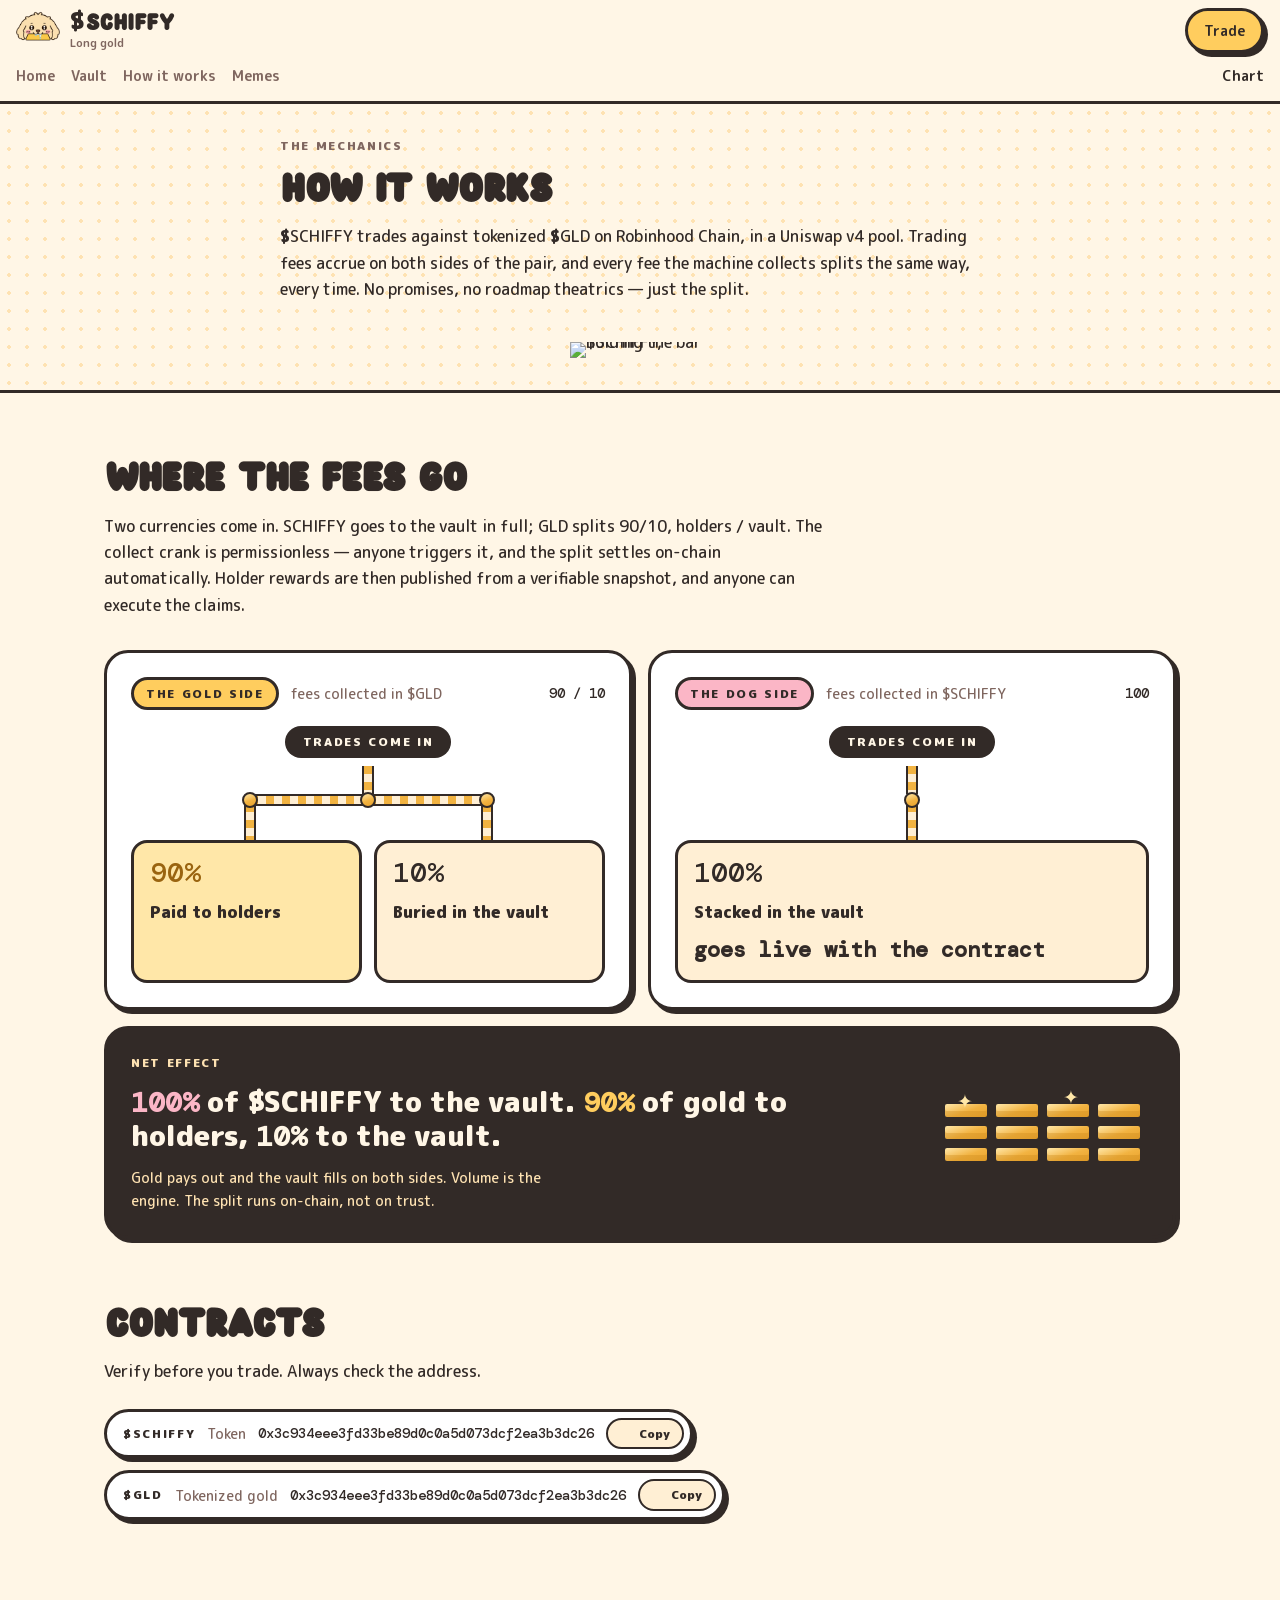
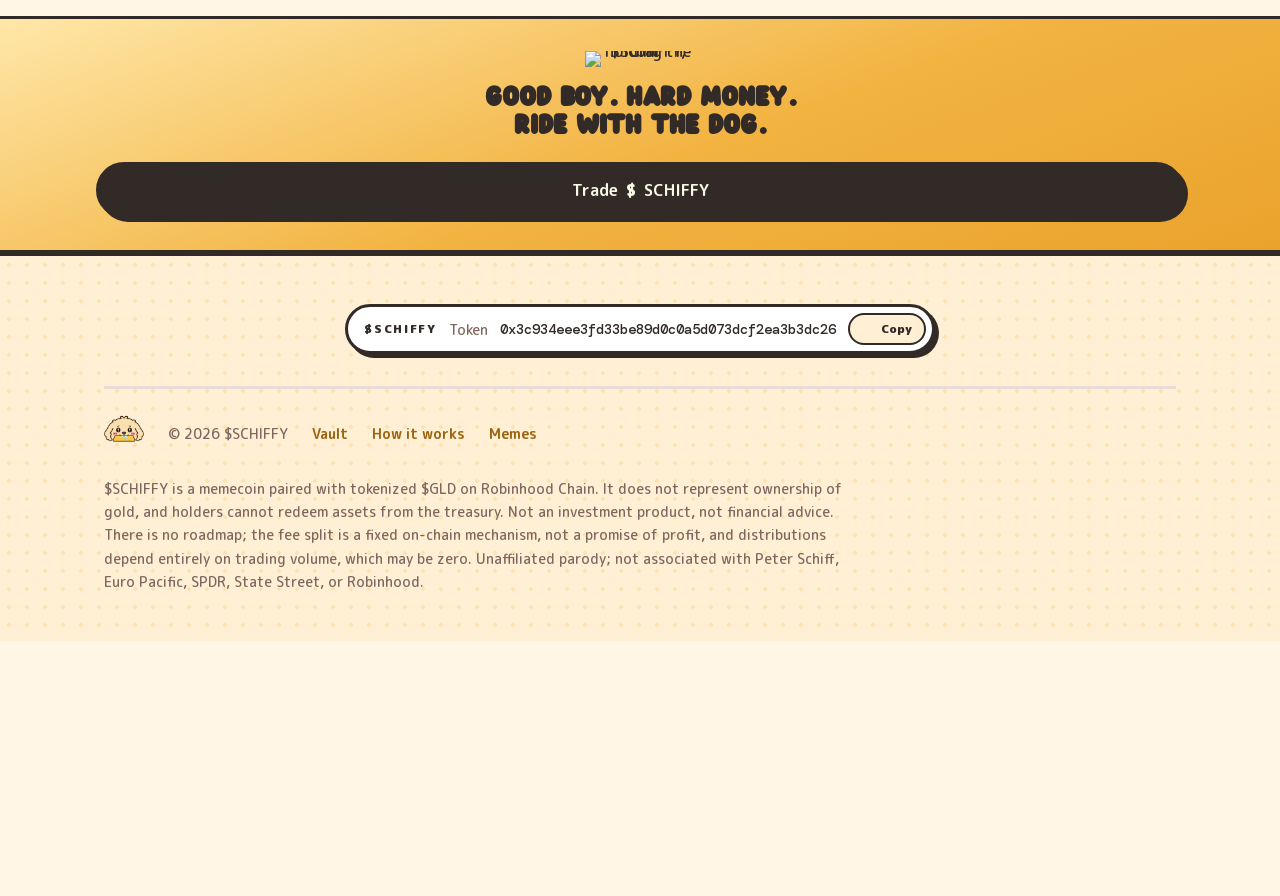
==== commit d86d657f: "update" ====
--- a/how/index.html
+++ b/how/index.html
@@ -9,3360 +9,3360 @@
     <meta name="viewport" content="width=device-width, initial-scale=1" />
     <link
       rel="preload"
-      href="/_next/static/immutable/media/0020eb8cdd9f5ceb-s.p.3xr0kr112zjge.woff2"
-      as="font"
-      crossorigin=""
-      type="font/woff2"
-    />
-    <link
-      rel="preload"
-      href="/_next/static/immutable/media/00cbdcdc1d6bd8e9-s.p.0b-cp93mce5xi.woff2"
-      as="font"
-      crossorigin=""
-      type="font/woff2"
-    />
-    <link
-      rel="preload"
-      href="/_next/static/immutable/media/00e7f0a21678759e-s.p.3mvr8qkmtqcty.woff2"
-      as="font"
-      crossorigin=""
-      type="font/woff2"
-    />
-    <link
-      rel="preload"
-      href="/_next/static/immutable/media/00f038519c37c519-s.p.3p66uqoe6piig.woff2"
-      as="font"
-      crossorigin=""
-      type="font/woff2"
-    />
-    <link
-      rel="preload"
-      href="/_next/static/immutable/media/011980d1c49a1cf9-s.p.3_izrb3dlzuyi.woff2"
-      as="font"
-      crossorigin=""
-      type="font/woff2"
-    />
-    <link
-      rel="preload"
-      href="/_next/static/immutable/media/01bbfc34f5229e0b-s.p.2w2o0eomop1cr.woff2"
-      as="font"
-      crossorigin=""
-      type="font/woff2"
-    />
-    <link
-      rel="preload"
-      href="/_next/static/immutable/media/01cfe04e2465d081-s.p.24tlzgzymuau1.woff2"
-      as="font"
-      crossorigin=""
-      type="font/woff2"
-    />
-    <link
-      rel="preload"
-      href="/_next/static/immutable/media/0334ba8576354988-s.p.36qqc7sp5cvpa.woff2"
-      as="font"
-      crossorigin=""
-      type="font/woff2"
-    />
-    <link
-      rel="preload"
-      href="/_next/static/immutable/media/03d8e4b1e41dfaf3-s.p.3rx7m6iw2b5bh.woff2"
-      as="font"
-      crossorigin=""
-      type="font/woff2"
-    />
-    <link
-      rel="preload"
-      href="/_next/static/immutable/media/040b73bbacf20a10-s.p.0927a4a5jt23o.woff2"
-      as="font"
-      crossorigin=""
-      type="font/woff2"
-    />
-    <link
-      rel="preload"
-      href="/_next/static/immutable/media/0491265ffe57d217-s.p.3bau5ttn39tt1.woff2"
-      as="font"
-      crossorigin=""
-      type="font/woff2"
-    />
-    <link
-      rel="preload"
-      href="/_next/static/immutable/media/04b489f1dad3c0d9-s.p.27p9gxil8qejc.woff2"
-      as="font"
-      crossorigin=""
-      type="font/woff2"
-    />
-    <link
-      rel="preload"
-      href="/_next/static/immutable/media/0605de7ac2d51e30-s.p.3w0h73fzd5iux.woff2"
-      as="font"
-      crossorigin=""
-      type="font/woff2"
-    />
-    <link
-      rel="preload"
-      href="/_next/static/immutable/media/0625ae1d7c9515f1-s.p.0s5u4jy3umizr.woff2"
-      as="font"
-      crossorigin=""
-      type="font/woff2"
-    />
-    <link
-      rel="preload"
-      href="/_next/static/immutable/media/06ad5e14cea8a524-s.p.3hzmiusis9o06.woff2"
-      as="font"
-      crossorigin=""
-      type="font/woff2"
-    />
-    <link
-      rel="preload"
-      href="/_next/static/immutable/media/06e8ff5e145e9cfd-s.p.1ioz_h4f-qxol.woff2"
-      as="font"
-      crossorigin=""
-      type="font/woff2"
-    />
-    <link
-      rel="preload"
-      href="/_next/static/immutable/media/0702ef5e5a6830be-s.p.29khjhutvv6m_.woff2"
-      as="font"
-      crossorigin=""
-      type="font/woff2"
-    />
-    <link
-      rel="preload"
-      href="/_next/static/immutable/media/07d623db0f32bf19-s.p.2tg3kbgqu9c8p.woff2"
-      as="font"
-      crossorigin=""
-      type="font/woff2"
-    />
-    <link
-      rel="preload"
-      href="/_next/static/immutable/media/07e1b86a7736c3e7-s.p.1zhlbdsvpaccp.woff2"
-      as="font"
-      crossorigin=""
-      type="font/woff2"
-    />
-    <link
-      rel="preload"
-      href="/_next/static/immutable/media/08b39b4f9ca45fb2-s.p.03eiwsq-gprf6.woff2"
-      as="font"
-      crossorigin=""
-      type="font/woff2"
-    />
-    <link
-      rel="preload"
-      href="/_next/static/immutable/media/08d6ab75d954e9dc-s.p.35tpxq7zdd4x2.woff2"
-      as="font"
-      crossorigin=""
-      type="font/woff2"
-    />
-    <link
-      rel="preload"
-      href="/_next/static/immutable/media/0994b6a82ef4a8c3-s.p.1j5-slyw_2bnr.woff2"
-      as="font"
-      crossorigin=""
-      type="font/woff2"
-    />
-    <link
-      rel="preload"
-      href="/_next/static/immutable/media/09aec25a9dd3b024-s.p.2rt6xsaxvorvq.woff2"
-      as="font"
-      crossorigin=""
-      type="font/woff2"
-    />
-    <link
-      rel="preload"
-      href="/_next/static/immutable/media/0c4c1ef17df0104f-s.p.1-0hamivryim-.woff2"
-      as="font"
-      crossorigin=""
-      type="font/woff2"
-    />
-    <link
-      rel="preload"
-      href="/_next/static/immutable/media/0d2d633d7022ef69-s.p.0u3nckp6pdc-_.woff2"
-      as="font"
-      crossorigin=""
-      type="font/woff2"
-    />
-    <link
-      rel="preload"
-      href="/_next/static/immutable/media/0de36441987432e3-s.p.44-4e725mitiy.woff2"
-      as="font"
-      crossorigin=""
-      type="font/woff2"
-    />
-    <link
-      rel="preload"
-      href="/_next/static/immutable/media/0e3420f47bc396ed-s.p.02pomn65cnmn5.woff2"
-      as="font"
-      crossorigin=""
-      type="font/woff2"
-    />
-    <link
-      rel="preload"
-      href="/_next/static/immutable/media/0e401709bedf38c5-s.p.16uhp4mlfe69e.woff2"
-      as="font"
-      crossorigin=""
-      type="font/woff2"
-    />
-    <link
-      rel="preload"
-      href="/_next/static/immutable/media/0e73b8c9d5e32583-s.p.30fkxp-81ieco.woff2"
-      as="font"
-      crossorigin=""
-      type="font/woff2"
-    />
-    <link
-      rel="preload"
-      href="/_next/static/immutable/media/0e8663ca58e8aaa2-s.p.3y9a3s3188p9s.woff2"
-      as="font"
-      crossorigin=""
-      type="font/woff2"
-    />
-    <link
-      rel="preload"
-      href="/_next/static/immutable/media/0e9c6bf37e3c0515-s.p.2p1ys2apa54jw.woff2"
-      as="font"
-      crossorigin=""
-      type="font/woff2"
-    />
-    <link
-      rel="preload"
-      href="/_next/static/immutable/media/0f41e2f439ace65b-s.p.0d-6hul38lija.woff2"
-      as="font"
-      crossorigin=""
-      type="font/woff2"
-    />
-    <link
-      rel="preload"
-      href="/_next/static/immutable/media/0f53c49731b46299-s.p.1edttzrfc-sje.woff2"
-      as="font"
-      crossorigin=""
-      type="font/woff2"
-    />
-    <link
-      rel="preload"
-      href="/_next/static/immutable/media/0f94db50b846a6a1-s.p.26l5jro6cydgx.woff2"
-      as="font"
-      crossorigin=""
-      type="font/woff2"
-    />
-    <link
-      rel="preload"
-      href="/_next/static/immutable/media/0fde8ea31b755609-s.p.0riw817v_ofim.woff2"
-      as="font"
-      crossorigin=""
-      type="font/woff2"
-    />
-    <link
-      rel="preload"
-      href="/_next/static/immutable/media/1012b05c9d3d5697-s.p.2b53c6gr-ix--.woff2"
-      as="font"
-      crossorigin=""
-      type="font/woff2"
-    />
-    <link
-      rel="preload"
-      href="/_next/static/immutable/media/1029d326a5895ee7-s.p.11251lgqui6wu.woff2"
-      as="font"
-      crossorigin=""
-      type="font/woff2"
-    />
-    <link
-      rel="preload"
-      href="/_next/static/immutable/media/1088aceddbd57e7f-s.p.1_4b4705u11ai.woff2"
-      as="font"
-      crossorigin=""
-      type="font/woff2"
-    />
-    <link
-      rel="preload"
-      href="/_next/static/immutable/media/114e2a253743d3ab-s.p.1bal2eu1tu-wo.woff2"
-      as="font"
-      crossorigin=""
-      type="font/woff2"
-    />
-    <link
-      rel="preload"
-      href="/_next/static/immutable/media/11fc993f73d6aa2c-s.p.0u-h-yeq5lkip.woff2"
-      as="font"
-      crossorigin=""
-      type="font/woff2"
-    />
-    <link
-      rel="preload"
-      href="/_next/static/immutable/media/122ec711b09d0995-s.p.2xjmvlbz78pvb.woff2"
-      as="font"
-      crossorigin=""
-      type="font/woff2"
-    />
-    <link
-      rel="preload"
-      href="/_next/static/immutable/media/131b9961ae036b7d-s.p.287ow4dwjzyi4.woff2"
-      as="font"
-      crossorigin=""
-      type="font/woff2"
-    />
-    <link
-      rel="preload"
-      href="/_next/static/immutable/media/1333edef936fe0f0-s.p.3a23sh7nyvxyb.woff2"
-      as="font"
-      crossorigin=""
-      type="font/woff2"
-    />
-    <link
-      rel="preload"
-      href="/_next/static/immutable/media/135e2f13029ff517-s.p.426tqc7es8dr5.woff2"
-      as="font"
-      crossorigin=""
-      type="font/woff2"
-    />
-    <link
-      rel="preload"
-      href="/_next/static/immutable/media/139213afd47b430c-s.p.24s-_sxoeo9eg.woff2"
-      as="font"
-      crossorigin=""
-      type="font/woff2"
-    />
-    <link
-      rel="preload"
-      href="/_next/static/immutable/media/139f5447a11721a7-s.p.3kj0mfo94ynt3.woff2"
-      as="font"
-      crossorigin=""
-      type="font/woff2"
-    />
-    <link
-      rel="preload"
-      href="/_next/static/immutable/media/14035c9b4e2946bb-s.p.09tw5jrk5rj5-.woff2"
-      as="font"
-      crossorigin=""
-      type="font/woff2"
-    />
-    <link
-      rel="preload"
-      href="/_next/static/immutable/media/142dfee3dc648c56-s.p.1tumnw6zbcrb9.woff2"
-      as="font"
-      crossorigin=""
-      type="font/woff2"
-    />
-    <link
-      rel="preload"
-      href="/_next/static/immutable/media/1452cba13f768070-s.p.0p90umsfhq9q3.woff2"
-      as="font"
-      crossorigin=""
-      type="font/woff2"
-    />
-    <link
-      rel="preload"
-      href="/_next/static/immutable/media/1494e2fd417fb345-s.p.1-1jgka9e23mu.woff2"
-      as="font"
-      crossorigin=""
-      type="font/woff2"
-    />
-    <link
-      rel="preload"
-      href="/_next/static/immutable/media/150144c397d1a9ea-s.p.1rnupd_zhp_ey.woff2"
-      as="font"
-      crossorigin=""
-      type="font/woff2"
-    />
-    <link
-      rel="preload"
-      href="/_next/static/immutable/media/165b37075b9c812d-s.p.0xzib_qyz90f-.woff2"
-      as="font"
-      crossorigin=""
-      type="font/woff2"
-    />
-    <link
-      rel="preload"
-      href="/_next/static/immutable/media/17ff2a90ba9e319b-s.p.22prorrldag0v.woff2"
-      as="font"
-      crossorigin=""
-      type="font/woff2"
-    />
-    <link
-      rel="preload"
-      href="/_next/static/immutable/media/180b6e697919e0b3-s.p.1wqqf8yt_mkam.woff2"
-      as="font"
-      crossorigin=""
-      type="font/woff2"
-    />
-    <link
-      rel="preload"
-      href="/_next/static/immutable/media/18543ace01fd87d0-s.p.32iase85_m66g.woff2"
-      as="font"
-      crossorigin=""
-      type="font/woff2"
-    />
-    <link
-      rel="preload"
-      href="/_next/static/immutable/media/18dc53c93b1d064e-s.p.23lfhdoa8-pvb.woff2"
-      as="font"
-      crossorigin=""
-      type="font/woff2"
-    />
-    <link
-      rel="preload"
-      href="/_next/static/immutable/media/1a9b4c1fb4e14aea-s.p.455y_hkq366w3.woff2"
-      as="font"
-      crossorigin=""
-      type="font/woff2"
-    />
-    <link
-      rel="preload"
-      href="/_next/static/immutable/media/1aaece6e1118950d-s.p.37v_uthl3rgbi.woff2"
-      as="font"
-      crossorigin=""
-      type="font/woff2"
-    />
-    <link
-      rel="preload"
-      href="/_next/static/immutable/media/1abbf767cbfc15d5-s.p.3xodtx2ybfts1.woff2"
-      as="font"
-      crossorigin=""
-      type="font/woff2"
-    />
-    <link
-      rel="preload"
-      href="/_next/static/immutable/media/1ac2380e94a2b2aa-s.p.0cz771au1s_s7.woff2"
-      as="font"
-      crossorigin=""
-      type="font/woff2"
-    />
-    <link
-      rel="preload"
-      href="/_next/static/immutable/media/1aee17f475e62ad2-s.p.2uuccey645eak.woff2"
-      as="font"
-      crossorigin=""
-      type="font/woff2"
-    />
-    <link
-      rel="preload"
-      href="/_next/static/immutable/media/1b2ee4498fac6bc7-s.p.2xgl5n7g6ubw4.woff2"
-      as="font"
-      crossorigin=""
-      type="font/woff2"
-    />
-    <link
-      rel="preload"
-      href="/_next/static/immutable/media/1bd6d07d8461a9b3-s.p.31efz_atyyibl.woff2"
-      as="font"
-      crossorigin=""
-      type="font/woff2"
-    />
-    <link
-      rel="preload"
-      href="/_next/static/immutable/media/1c2e6831eca5658d-s.p.3jtiuox6nw_at.woff2"
-      as="font"
-      crossorigin=""
-      type="font/woff2"
-    />
-    <link
-      rel="preload"
-      href="/_next/static/immutable/media/1e01606346ac277f-s.p.3ta_esqgw-6j_.woff2"
-      as="font"
-      crossorigin=""
-      type="font/woff2"
-    />
-    <link
-      rel="preload"
-      href="/_next/static/immutable/media/1e94c2ce13c787ff-s.p.0u6gta6q7y-6p.woff2"
-      as="font"
-      crossorigin=""
-      type="font/woff2"
-    />
-    <link
-      rel="preload"
-      href="/_next/static/immutable/media/1ed86a2327191129-s.p.40bqv0yl23ssp.woff2"
-      as="font"
-      crossorigin=""
-      type="font/woff2"
-    />
-    <link
-      rel="preload"
-      href="/_next/static/immutable/media/1ee6519db54b33f8-s.p.41ps9wkoo8pi1.woff2"
-      as="font"
-      crossorigin=""
-      type="font/woff2"
-    />
-    <link
-      rel="preload"
-      href="/_next/static/immutable/media/1f6d562a6f504d8a-s.p.3unvzuk-l4bk4.woff2"
-      as="font"
-      crossorigin=""
-      type="font/woff2"
-    />
-    <link
-      rel="preload"
-      href="/_next/static/immutable/media/1f7156c74acf0912-s.p.3otmaq97zq9to.woff2"
-      as="font"
-      crossorigin=""
-      type="font/woff2"
-    />
-    <link
-      rel="preload"
-      href="/_next/static/immutable/media/1f79a4e951ed9cc8-s.p.1dx_-i85ce3k_.woff2"
-      as="font"
-      crossorigin=""
-      type="font/woff2"
-    />
-    <link
-      rel="preload"
-      href="/_next/static/immutable/media/20c9c5eb5092990f-s.p.17eetfce1-e0y.woff2"
-      as="font"
-      crossorigin=""
-      type="font/woff2"
-    />
-    <link
-      rel="preload"
-      href="/_next/static/immutable/media/20d040491cb4efe6-s.p.2u5bq74lcr9_b.woff2"
-      as="font"
-      crossorigin=""
-      type="font/woff2"
-    />
-    <link
-      rel="preload"
-      href="/_next/static/immutable/media/2295525dca88d384-s.p.1555xmau-imng.woff2"
-      as="font"
-      crossorigin=""
-      type="font/woff2"
-    />
-    <link
-      rel="preload"
-      href="/_next/static/immutable/media/229f1b394d6ccd24-s.p.3lqoe2h6e5u4o.woff2"
-      as="font"
-      crossorigin=""
-      type="font/woff2"
-    />
-    <link
-      rel="preload"
-      href="/_next/static/immutable/media/22e7fdf7ae7b0a04-s.p.3izs-2xp6j3f3.woff2"
-      as="font"
-      crossorigin=""
-      type="font/woff2"
-    />
-    <link
-      rel="preload"
-      href="/_next/static/immutable/media/230bdc2503c26058-s.p.41w8e7eds1ebf.woff2"
-      as="font"
-      crossorigin=""
-      type="font/woff2"
-    />
-    <link
-      rel="preload"
-      href="/_next/static/immutable/media/24bdc8e8beafa52d-s.p.0jic52pzy_lna.woff2"
-      as="font"
-      crossorigin=""
-      type="font/woff2"
-    />
-    <link
-      rel="preload"
-      href="/_next/static/immutable/media/25c159db26868473-s.p.2ql4mkcii9re9.woff2"
-      as="font"
-      crossorigin=""
-      type="font/woff2"
-    />
-    <link
-      rel="preload"
-      href="/_next/static/immutable/media/25c6da777702d286-s.p.3zrzb-rccoapx.woff2"
-      as="font"
-      crossorigin=""
-      type="font/woff2"
-    />
-    <link
-      rel="preload"
-      href="/_next/static/immutable/media/269c31afed84c109-s.p.2bfqouwuw1gdd.woff2"
-      as="font"
-      crossorigin=""
-      type="font/woff2"
-    />
-    <link
-      rel="preload"
-      href="/_next/static/immutable/media/26b4cc845a6cd496-s.p.2xfh95g0awa4d.woff2"
-      as="font"
-      crossorigin=""
-      type="font/woff2"
-    />
-    <link
-      rel="preload"
-      href="/_next/static/immutable/media/277078638f4552f1-s.p.15agw1y4pee2n.woff2"
-      as="font"
-      crossorigin=""
-      type="font/woff2"
-    />
-    <link
-      rel="preload"
-      href="/_next/static/immutable/media/2813975c326731b6-s.p.3b09lgh9pejl0.woff2"
-      as="font"
-      crossorigin=""
-      type="font/woff2"
-    />
-    <link
-      rel="preload"
-      href="/_next/static/immutable/media/28f4e853ed5549bc-s.p.0xfut6foqex_5.woff2"
-      as="font"
-      crossorigin=""
-      type="font/woff2"
-    />
-    <link
-      rel="preload"
-      href="/_next/static/immutable/media/294a3d135f87b770-s.p.0lzlxgwaqct-t.woff2"
-      as="font"
-      crossorigin=""
-      type="font/woff2"
-    />
-    <link
-      rel="preload"
-      href="/_next/static/immutable/media/2ad26b0aed020483-s.p.0fj9r1dur--_c.woff2"
-      as="font"
-      crossorigin=""
-      type="font/woff2"
-    />
-    <link
-      rel="preload"
-      href="/_next/static/immutable/media/2b53595a8c29d6bd-s.p.3uck0p9flida5.woff2"
-      as="font"
-      crossorigin=""
-      type="font/woff2"
-    />
-    <link
-      rel="preload"
-      href="/_next/static/immutable/media/2b9d3a86b0962999-s.p.1qy6-0r7nlcbh.woff2"
-      as="font"
-      crossorigin=""
-      type="font/woff2"
-    />
-    <link
-      rel="preload"
-      href="/_next/static/immutable/media/2bc71f1cd4a3a9ae-s.p.2gcr4r2fa56os.woff2"
-      as="font"
-      crossorigin=""
-      type="font/woff2"
-    />
-    <link
-      rel="preload"
-      href="/_next/static/immutable/media/2bebe18982be2ee4-s.p.1yn4p3td6mugr.woff2"
-      as="font"
-      crossorigin=""
-      type="font/woff2"
-    />
-    <link
-      rel="preload"
-      href="/_next/static/immutable/media/2c0d5edc3f0b165e-s.p.2ukw9buiwu9lr.woff2"
-      as="font"
-      crossorigin=""
-      type="font/woff2"
-    />
-    <link
-      rel="preload"
-      href="/_next/static/immutable/media/2c95edfdef5ef99c-s.p.0lpvrcacnea5e.woff2"
-      as="font"
-      crossorigin=""
-      type="font/woff2"
-    />
-    <link
-      rel="preload"
-      href="/_next/static/immutable/media/2caed07e4edeb781-s.p.3z8u1y34s16af.woff2"
-      as="font"
-      crossorigin=""
-      type="font/woff2"
-    />
-    <link
-      rel="preload"
-      href="/_next/static/immutable/media/2cd5b565f775c5f4-s.p.0ajph2ah4x_is.woff2"
-      as="font"
-      crossorigin=""
-      type="font/woff2"
-    />
-    <link
-      rel="preload"
-      href="/_next/static/immutable/media/2d0bcc4ad908ae2c-s.p.0svxwbd-rtghg.woff2"
-      as="font"
-      crossorigin=""
-      type="font/woff2"
-    />
-    <link
-      rel="preload"
-      href="/_next/static/immutable/media/2f0800530f1d7f09-s.p.33xxy1hqz6wm_.woff2"
-      as="font"
-      crossorigin=""
-      type="font/woff2"
-    />
-    <link
-      rel="preload"
-      href="/_next/static/immutable/media/2f3679e201e06608-s.p.1wk9ingwhpq43.woff2"
-      as="font"
-      crossorigin=""
-      type="font/woff2"
-    />
-    <link
-      rel="preload"
-      href="/_next/static/immutable/media/2f74384df1aa965d-s.p.00lyo9hg1uk1e.woff2"
-      as="font"
-      crossorigin=""
-      type="font/woff2"
-    />
-    <link
-      rel="preload"
-      href="/_next/static/immutable/media/30480f4c16939ec7-s.p.1vcemepk3i-q_.woff2"
-      as="font"
-      crossorigin=""
-      type="font/woff2"
-    />
-    <link
-      rel="preload"
-      href="/_next/static/immutable/media/3141266b57f873b2-s.p.2z_59fjzg1m3x.woff2"
-      as="font"
-      crossorigin=""
-      type="font/woff2"
-    />
-    <link
-      rel="preload"
-      href="/_next/static/immutable/media/315547b37533fdd3-s.p.1jlnptme92ry6.woff2"
-      as="font"
-      crossorigin=""
-      type="font/woff2"
-    />
-    <link
-      rel="preload"
-      href="/_next/static/immutable/media/330d97830092caac-s.p.2iqa84cgd4okg.woff2"
-      as="font"
-      crossorigin=""
-      type="font/woff2"
-    />
-    <link
-      rel="preload"
-      href="/_next/static/immutable/media/3375f11edf064e87-s.p.2mumcs97t2szo.woff2"
-      as="font"
-      crossorigin=""
-      type="font/woff2"
-    />
-    <link
-      rel="preload"
-      href="/_next/static/immutable/media/339fb0f3c51b3345-s.p.3kog3-o-oe195.woff2"
-      as="font"
-      crossorigin=""
-      type="font/woff2"
-    />
-    <link
-      rel="preload"
-      href="/_next/static/immutable/media/33ffbec50cba5450-s.p.40pydi_z82a5o.woff2"
-      as="font"
-      crossorigin=""
-      type="font/woff2"
-    />
-    <link
-      rel="preload"
-      href="/_next/static/immutable/media/3411469685b51056-s.p.2xgimw4__37dz.woff2"
-      as="font"
-      crossorigin=""
-      type="font/woff2"
-    />
-    <link
-      rel="preload"
-      href="/_next/static/immutable/media/3431fdb08ef0f1c2-s.p.26br9awtrxcqw.woff2"
-      as="font"
-      crossorigin=""
-      type="font/woff2"
-    />
-    <link
-      rel="preload"
-      href="/_next/static/immutable/media/34ca4efabd4fd99a-s.p.0l_nhwbj90xvv.woff2"
-      as="font"
-      crossorigin=""
-      type="font/woff2"
-    />
-    <link
-      rel="preload"
-      href="/_next/static/immutable/media/34f4c6403b3f47eb-s.p.12-j8ahvb7jmb.woff2"
-      as="font"
-      crossorigin=""
-      type="font/woff2"
-    />
-    <link
-      rel="preload"
-      href="/_next/static/immutable/media/352d79210435f57d-s.p.3t1iy2uthbkgk.woff2"
-      as="font"
-      crossorigin=""
-      type="font/woff2"
-    />
-    <link
-      rel="preload"
-      href="/_next/static/immutable/media/35b7f112078719f0-s.p.0hkourebt0jxa.woff2"
-      as="font"
-      crossorigin=""
-      type="font/woff2"
-    />
-    <link
-      rel="preload"
-      href="/_next/static/immutable/media/36363bfb06833f56-s.p.048ctm9k7u_u3.woff2"
-      as="font"
-      crossorigin=""
-      type="font/woff2"
-    />
-    <link
-      rel="preload"
-      href="/_next/static/immutable/media/3724fc384abc1387-s.p.1tn41vwktv871.woff2"
-      as="font"
-      crossorigin=""
-      type="font/woff2"
-    />
-    <link
-      rel="preload"
-      href="/_next/static/immutable/media/376d0a9bd3a2d12d-s.p.1m8rrq_ns926n.woff2"
-      as="font"
-      crossorigin=""
-      type="font/woff2"
-    />
-    <link
-      rel="preload"
-      href="/_next/static/immutable/media/377e4384b57b0c3c-s.p.225-5c08xhm7u.woff2"
-      as="font"
-      crossorigin=""
-      type="font/woff2"
-    />
-    <link
-      rel="preload"
-      href="/_next/static/immutable/media/387d8fd19c552ae9-s.p.0g2xbvi-8uk2j.woff2"
-      as="font"
-      crossorigin=""
-      type="font/woff2"
-    />
-    <link
-      rel="preload"
-      href="/_next/static/immutable/media/3a1c34449ff1b096-s.p.372x4j0laiff9.woff2"
-      as="font"
-      crossorigin=""
-      type="font/woff2"
-    />
-    <link
-      rel="preload"
-      href="/_next/static/immutable/media/3a24a10e77120887-s.p.1v3npmu1u-nfa.woff2"
-      as="font"
-      crossorigin=""
-      type="font/woff2"
-    />
-    <link
-      rel="preload"
-      href="/_next/static/immutable/media/3a8d0776e484f1c8-s.p.02cl4twqluzg1.woff2"
-      as="font"
-      crossorigin=""
-      type="font/woff2"
-    />
-    <link
-      rel="preload"
-      href="/_next/static/immutable/media/3ba7a7653a56cced-s.p.12_htkn9_3ey1.woff2"
-      as="font"
-      crossorigin=""
-      type="font/woff2"
-    />
-    <link
-      rel="preload"
-      href="/_next/static/immutable/media/3c4149dd410411f5-s.p.3nfy_nhqhz-7k.woff2"
-      as="font"
-      crossorigin=""
-      type="font/woff2"
-    />
-    <link
-      rel="preload"
-      href="/_next/static/immutable/media/3c9f78c7e5453747-s.p.3w8rdd0wjebxh.woff2"
-      as="font"
-      crossorigin=""
-      type="font/woff2"
-    />
-    <link
-      rel="preload"
-      href="/_next/static/immutable/media/3d9448f7cdfb05af-s.p.1i98nf3g230me.woff2"
-      as="font"
-      crossorigin=""
-      type="font/woff2"
-    />
-    <link
-      rel="preload"
-      href="/_next/static/immutable/media/3e57e22887753839-s.p.2q1w1wsjv5lkd.woff2"
-      as="font"
-      crossorigin=""
-      type="font/woff2"
-    />
-    <link
-      rel="preload"
-      href="/_next/static/immutable/media/3ed56b6eea9c71ea-s.p.1sskhn5q03kf6.woff2"
-      as="font"
-      crossorigin=""
-      type="font/woff2"
-    />
-    <link
-      rel="preload"
-      href="/_next/static/immutable/media/3eda94ef92368b75-s.p.0gaup2q0e-_yn.woff2"
-      as="font"
-      crossorigin=""
-      type="font/woff2"
-    />
-    <link
-      rel="preload"
-      href="/_next/static/immutable/media/3fd4dd406e254db5-s.p.2vvmy84861rm2.woff2"
-      as="font"
-      crossorigin=""
-      type="font/woff2"
-    />
-    <link
-      rel="preload"
-      href="/_next/static/immutable/media/40e22999d5435eb2-s.p.2__rloqefaaze.woff2"
-      as="font"
-      crossorigin=""
-      type="font/woff2"
-    />
-    <link
-      rel="preload"
-      href="/_next/static/immutable/media/41606faf528b187e-s.p.35pg3z55krvg2.woff2"
-      as="font"
-      crossorigin=""
-      type="font/woff2"
-    />
-    <link
-      rel="preload"
-      href="/_next/static/immutable/media/41ad0c01bfea62b1-s.p.017fy58u_0bfw.woff2"
-      as="font"
-      crossorigin=""
-      type="font/woff2"
-    />
-    <link
-      rel="preload"
-      href="/_next/static/immutable/media/41df401a1aaba2b0-s.p.2wwqrlzlkim0w.woff2"
-      as="font"
-      crossorigin=""
-      type="font/woff2"
-    />
-    <link
-      rel="preload"
-      href="/_next/static/immutable/media/426aec03ef9e9d34-s.p.0_srdxvp8g6x4.woff2"
-      as="font"
-      crossorigin=""
-      type="font/woff2"
-    />
-    <link
-      rel="preload"
-      href="/_next/static/immutable/media/42f775d5a9fb117e-s.p.1cbu1s6chuwcd.woff2"
-      as="font"
-      crossorigin=""
-      type="font/woff2"
-    />
-    <link
-      rel="preload"
-      href="/_next/static/immutable/media/43550ea93daa9cd7-s.p.45c9irzk3q3fq.woff2"
-      as="font"
-      crossorigin=""
-      type="font/woff2"
-    />
-    <link
-      rel="preload"
-      href="/_next/static/immutable/media/43a9912ec1daa912-s.p.01ptiud1wy8rh.woff2"
-      as="font"
-      crossorigin=""
-      type="font/woff2"
-    />
-    <link
-      rel="preload"
-      href="/_next/static/immutable/media/43e2a2ab4c409977-s.p.07ljayrph1ih6.woff2"
-      as="font"
-      crossorigin=""
-      type="font/woff2"
-    />
-    <link
-      rel="preload"
-      href="/_next/static/immutable/media/4405136711956488-s.p.2ycyi8ke62_e_.woff2"
-      as="font"
-      crossorigin=""
-      type="font/woff2"
-    />
-    <link
-      rel="preload"
-      href="/_next/static/immutable/media/446cacb7c3e0a802-s.p.0hlmb9jxdw0kb.woff2"
-      as="font"
-      crossorigin=""
-      type="font/woff2"
-    />
-    <link
-      rel="preload"
-      href="/_next/static/immutable/media/45f663d0a71a7417-s.p.3t8ipmsjjjz5u.woff2"
-      as="font"
-      crossorigin=""
-      type="font/woff2"
-    />
-    <link
-      rel="preload"
-      href="/_next/static/immutable/media/463bee6a2bdabef6-s.p.1uvoqbcb7c2ns.woff2"
-      as="font"
-      crossorigin=""
-      type="font/woff2"
-    />
-    <link
-      rel="preload"
-      href="/_next/static/immutable/media/46502375b557c926-s.p.3vilx7j4y6hjm.woff2"
-      as="font"
-      crossorigin=""
-      type="font/woff2"
-    />
-    <link
-      rel="preload"
-      href="/_next/static/immutable/media/469d34bbcbb06373-s.p.3djh__d7bfqiv.woff2"
-      as="font"
-      crossorigin=""
-      type="font/woff2"
-    />
-    <link
-      rel="preload"
-      href="/_next/static/immutable/media/475809258b95a750-s.p.12nji9_wse_xk.woff2"
-      as="font"
-      crossorigin=""
-      type="font/woff2"
-    />
-    <link
-      rel="preload"
-      href="/_next/static/immutable/media/47bf007b69aa7d00-s.p.3ykjqo36b4ufv.woff2"
-      as="font"
-      crossorigin=""
-      type="font/woff2"
-    />
-    <link
-      rel="preload"
-      href="/_next/static/immutable/media/48521a48faa6e3cf-s.p.2lfrs0l4a5cvr.woff2"
-      as="font"
-      crossorigin=""
-      type="font/woff2"
-    />
-    <link
-      rel="preload"
-      href="/_next/static/immutable/media/4890b91c2f72d158-s.p.2kypg8y4c_vpo.woff2"
-      as="font"
-      crossorigin=""
-      type="font/woff2"
-    />
-    <link
-      rel="preload"
-      href="/_next/static/immutable/media/4ad3a437e6db7392-s.p.3sic7i4-yzi93.woff2"
-      as="font"
-      crossorigin=""
-      type="font/woff2"
-    />
-    <link
-      rel="preload"
-      href="/_next/static/immutable/media/4b0befb4f473e7dd-s.p.34qpud-tqycpc.woff2"
-      as="font"
-      crossorigin=""
-      type="font/woff2"
-    />
-    <link
-      rel="preload"
-      href="/_next/static/immutable/media/4bef3d353d3660ed-s.p.1hsugb5uaflep.woff2"
-      as="font"
-      crossorigin=""
-      type="font/woff2"
-    />
-    <link
-      rel="preload"
-      href="/_next/static/immutable/media/4bfc9ba13595aceb-s.p.1n29hbvyfrx9-.woff2"
-      as="font"
-      crossorigin=""
-      type="font/woff2"
-    />
-    <link
-      rel="preload"
-      href="/_next/static/immutable/media/4c894305c5535957-s.p.0y0v3cft1i2lj.woff2"
-      as="font"
-      crossorigin=""
-      type="font/woff2"
-    />
-    <link
-      rel="preload"
-      href="/_next/static/immutable/media/4ca2fc2c408807d7-s.p.14qffcu4vv0cw.woff2"
-      as="font"
-      crossorigin=""
-      type="font/woff2"
-    />
-    <link
-      rel="preload"
-      href="/_next/static/immutable/media/4d1d015c05db9f88-s.p.3rxpa1aech6wz.woff2"
-      as="font"
-      crossorigin=""
-      type="font/woff2"
-    />
-    <link
-      rel="preload"
-      href="/_next/static/immutable/media/4ddcdb58f933d8dc-s.p.28vqgv9jfo15b.woff2"
-      as="font"
-      crossorigin=""
-      type="font/woff2"
-    />
-    <link
-      rel="preload"
-      href="/_next/static/immutable/media/4e1547d7113048e0-s.p.0zgwx9c5qr822.woff2"
-      as="font"
-      crossorigin=""
-      type="font/woff2"
-    />
-    <link
-      rel="preload"
-      href="/_next/static/immutable/media/4e417a5ea1535271-s.p.2ekbk9p3g796v.woff2"
-      as="font"
-      crossorigin=""
-      type="font/woff2"
-    />
-    <link
-      rel="preload"
-      href="/_next/static/immutable/media/4e4c35a4b6ca0be8-s.p.2kptunff4-gvr.woff2"
-      as="font"
-      crossorigin=""
-      type="font/woff2"
-    />
-    <link
-      rel="preload"
-      href="/_next/static/immutable/media/4e6b7897bf97ac5a-s.p.3bb9fxv86n2rm.woff2"
-      as="font"
-      crossorigin=""
-      type="font/woff2"
-    />
-    <link
-      rel="preload"
-      href="/_next/static/immutable/media/4f3f2dc47211318b-s.p.4340i7gnz1tas.woff2"
-      as="font"
-      crossorigin=""
-      type="font/woff2"
-    />
-    <link
-      rel="preload"
-      href="/_next/static/immutable/media/4f4cf261b869b740-s.p.0lh6qj4dp261x.woff2"
-      as="font"
-      crossorigin=""
-      type="font/woff2"
-    />
-    <link
-      rel="preload"
-      href="/_next/static/immutable/media/509d901419bb7881-s.p.3nybwgbx8c-pf.woff2"
-      as="font"
-      crossorigin=""
-      type="font/woff2"
-    />
-    <link
-      rel="preload"
-      href="/_next/static/immutable/media/50ed7abbaf2cdbe4-s.p.0wyecfafn-0a-.woff2"
-      as="font"
-      crossorigin=""
-      type="font/woff2"
-    />
-    <link
-      rel="preload"
-      href="/_next/static/immutable/media/5159d55f120356d6-s.p.4018csdsrg-im.woff2"
-      as="font"
-      crossorigin=""
-      type="font/woff2"
-    />
-    <link
-      rel="preload"
-      href="/_next/static/immutable/media/52372d4b7358a988-s.p.1dds49ppy1v9c.woff2"
-      as="font"
-      crossorigin=""
-      type="font/woff2"
-    />
-    <link
-      rel="preload"
-      href="/_next/static/immutable/media/52622c503156c785-s.p.3x32rnxxly08r.woff2"
-      as="font"
-      crossorigin=""
-      type="font/woff2"
-    />
-    <link
-      rel="preload"
-      href="/_next/static/immutable/media/534e2eb9d79c16c0-s.p.23ammvj-t4f_1.woff2"
-      as="font"
-      crossorigin=""
-      type="font/woff2"
-    />
-    <link
-      rel="preload"
-      href="/_next/static/immutable/media/53ab2f783ebc1e8e-s.p.3uuykvw-9yhys.woff2"
-      as="font"
-      crossorigin=""
-      type="font/woff2"
-    />
-    <link
-      rel="preload"
-      href="/_next/static/immutable/media/54af1df6e9cd2dd4-s.p.3lfx8-tvkn2o2.woff2"
-      as="font"
-      crossorigin=""
-      type="font/woff2"
-    />
-    <link
-      rel="preload"
-      href="/_next/static/immutable/media/55603022b36cf6bd-s.p.2ryw7hbj53azy.woff2"
-      as="font"
-      crossorigin=""
-      type="font/woff2"
-    />
-    <link
-      rel="preload"
-      href="/_next/static/immutable/media/56c685eb130f7298-s.p.0shfuabu9td97.woff2"
-      as="font"
-      crossorigin=""
-      type="font/woff2"
-    />
-    <link
-      rel="preload"
-      href="/_next/static/immutable/media/56d0629029ca763d-s.p.2n267iv12lpw4.woff2"
-      as="font"
-      crossorigin=""
-      type="font/woff2"
-    />
-    <link
-      rel="preload"
-      href="/_next/static/immutable/media/57121a81aca66b4d-s.p.3twyei1uc-51c.woff2"
-      as="font"
-      crossorigin=""
-      type="font/woff2"
-    />
-    <link
-      rel="preload"
-      href="/_next/static/immutable/media/5740e09cfa52cd78-s.p.2cgo3o9a9a2h4.woff2"
-      as="font"
-      crossorigin=""
-      type="font/woff2"
-    />
-    <link
-      rel="preload"
-      href="/_next/static/immutable/media/576277b918531a31-s.p.2o_wu71hde7lj.woff2"
-      as="font"
-      crossorigin=""
-      type="font/woff2"
-    />
-    <link
-      rel="preload"
-      href="/_next/static/immutable/media/582d69666245f8e0-s.p.1se9-beyrm-69.woff2"
-      as="font"
-      crossorigin=""
-      type="font/woff2"
-    />
-    <link
-      rel="preload"
-      href="/_next/static/immutable/media/58d8f7e886da4cfe-s.p.4136gv6a5ga1a.woff2"
-      as="font"
-      crossorigin=""
-      type="font/woff2"
-    />
-    <link
-      rel="preload"
-      href="/_next/static/immutable/media/592b7cde5fe48606-s.p.26gtt4rv6waif.woff2"
-      as="font"
-      crossorigin=""
-      type="font/woff2"
-    />
-    <link
-      rel="preload"
-      href="/_next/static/immutable/media/5966c6a13d1137ae-s.p.1hllr7freuqev.woff2"
-      as="font"
-      crossorigin=""
-      type="font/woff2"
-    />
-    <link
-      rel="preload"
-      href="/_next/static/immutable/media/599dffdc80508520-s.p.2b0-f6upj9age.woff2"
-      as="font"
-      crossorigin=""
-      type="font/woff2"
-    />
-    <link
-      rel="preload"
-      href="/_next/static/immutable/media/5a5672f2539d7cea-s.p.0y77d5v629zhn.woff2"
-      as="font"
-      crossorigin=""
-      type="font/woff2"
-    />
-    <link
-      rel="preload"
-      href="/_next/static/immutable/media/5a596c89a15e948b-s.p.1bf028fgdaf1g.woff2"
-      as="font"
-      crossorigin=""
-      type="font/woff2"
-    />
-    <link
-      rel="preload"
-      href="/_next/static/immutable/media/5bda294aca82ff3c-s.p.215vfw844srpi.woff2"
-      as="font"
-      crossorigin=""
-      type="font/woff2"
-    />
-    <link
-      rel="preload"
-      href="/_next/static/immutable/media/5c6158d131e00c80-s.p.2m0pn9-b8x8is.woff2"
-      as="font"
-      crossorigin=""
-      type="font/woff2"
-    />
-    <link
-      rel="preload"
-      href="/_next/static/immutable/media/5cc0e5d9ed6b35bd-s.p.2zzw586_wiq12.woff2"
-      as="font"
-      crossorigin=""
-      type="font/woff2"
-    />
-    <link
-      rel="preload"
-      href="/_next/static/immutable/media/5cdba4795f059453-s.p.42k128bqdmlck.woff2"
-      as="font"
-      crossorigin=""
-      type="font/woff2"
-    />
-    <link
-      rel="preload"
-      href="/_next/static/immutable/media/5e2572d728f7d7b6-s.p.3lxagvv-4v0gl.woff2"
-      as="font"
-      crossorigin=""
-      type="font/woff2"
-    />
-    <link
-      rel="preload"
-      href="/_next/static/immutable/media/5e2b26674b30be07-s.p.2jnrc1l_b_e0h.woff2"
-      as="font"
-      crossorigin=""
-      type="font/woff2"
-    />
-    <link
-      rel="preload"
-      href="/_next/static/immutable/media/5f0ee3922379e536-s.p.14uoutl1r6fm4.woff2"
-      as="font"
-      crossorigin=""
-      type="font/woff2"
-    />
-    <link
-      rel="preload"
-      href="/_next/static/immutable/media/5f23ccacffbff4b0-s.p.1z2874vhyl6zd.woff2"
-      as="font"
-      crossorigin=""
-      type="font/woff2"
-    />
-    <link
-      rel="preload"
-      href="/_next/static/immutable/media/6007eb7454f7437f-s.p.1nlluizniox8v.woff2"
-      as="font"
-      crossorigin=""
-      type="font/woff2"
-    />
-    <link
-      rel="preload"
-      href="/_next/static/immutable/media/6158ce26abd2645e-s.p.3nlhmxkgbz_dj.woff2"
-      as="font"
-      crossorigin=""
-      type="font/woff2"
-    />
-    <link
-      rel="preload"
-      href="/_next/static/immutable/media/61cd5a63cb4d79d1-s.p.2fa8v4v2su1ef.woff2"
-      as="font"
-      crossorigin=""
-      type="font/woff2"
-    />
-    <link
-      rel="preload"
-      href="/_next/static/immutable/media/620b0d7d4557d37d-s.p.0rpkcm551z_j8.woff2"
-      as="font"
-      crossorigin=""
-      type="font/woff2"
-    />
-    <link
-      rel="preload"
-      href="/_next/static/immutable/media/62105848273fb758-s.p.3xukw7xq646_t.woff2"
-      as="font"
-      crossorigin=""
-      type="font/woff2"
-    />
-    <link
-      rel="preload"
-      href="/_next/static/immutable/media/6222a02848af6394-s.p.2554wjpfc1_7j.woff2"
-      as="font"
-      crossorigin=""
-      type="font/woff2"
-    />
-    <link
-      rel="preload"
-      href="/_next/static/immutable/media/633a48f218dae898-s.p.14ovss6rr5i7j.woff2"
-      as="font"
-      crossorigin=""
-      type="font/woff2"
-    />
-    <link
-      rel="preload"
-      href="/_next/static/immutable/media/63d4c7fcb0a31dfd-s.p.27ph4pyf0_rv8.woff2"
-      as="font"
-      crossorigin=""
-      type="font/woff2"
-    />
-    <link
-      rel="preload"
-      href="/_next/static/immutable/media/63dfa3364b78d63e-s.p.14cuhp-tvtm10.woff2"
-      as="font"
-      crossorigin=""
-      type="font/woff2"
-    />
-    <link
-      rel="preload"
-      href="/_next/static/immutable/media/6453bd31f8c0a611-s.p.2meutl0osnqcs.woff2"
-      as="font"
-      crossorigin=""
-      type="font/woff2"
-    />
-    <link
-      rel="preload"
-      href="/_next/static/immutable/media/645dea318a94b0ed-s.p.0jdbh17tk6dxs.woff2"
-      as="font"
-      crossorigin=""
-      type="font/woff2"
-    />
-    <link
-      rel="preload"
-      href="/_next/static/immutable/media/64683f639cb7aed0-s.p.3s-zdzq3q0q_y.woff2"
-      as="font"
-      crossorigin=""
-      type="font/woff2"
-    />
-    <link
-      rel="preload"
-      href="/_next/static/immutable/media/6522ca3e906293cf-s.p.3t7xxc9wqhnew.woff2"
-      as="font"
-      crossorigin=""
-      type="font/woff2"
-    />
-    <link
-      rel="preload"
-      href="/_next/static/immutable/media/655ec639667f8b82-s.p.30b84xupvgktk.woff2"
-      as="font"
-      crossorigin=""
-      type="font/woff2"
-    />
-    <link
-      rel="preload"
-      href="/_next/static/immutable/media/65840f6a7cf7699d-s.p.0p3i7d0gkixkr.woff2"
-      as="font"
-      crossorigin=""
-      type="font/woff2"
-    />
-    <link
-      rel="preload"
-      href="/_next/static/immutable/media/6740bd93047dea31-s.p.220_0h-gtx1cp.woff2"
-      as="font"
-      crossorigin=""
-      type="font/woff2"
-    />
-    <link
-      rel="preload"
-      href="/_next/static/immutable/media/67777b86e6c63cf6-s.p.1sbyxspe-9zez.woff2"
-      as="font"
-      crossorigin=""
-      type="font/woff2"
-    />
-    <link
-      rel="preload"
-      href="/_next/static/immutable/media/684feba6faf4a148-s.p.09_mp1wqm5pt3.woff2"
-      as="font"
-      crossorigin=""
-      type="font/woff2"
-    />
-    <link
-      rel="preload"
-      href="/_next/static/immutable/media/68d965621022d4d1-s.p.3d6-1wscjnkd2.woff2"
-      as="font"
-      crossorigin=""
-      type="font/woff2"
-    />
-    <link
-      rel="preload"
-      href="/_next/static/immutable/media/692cae80b16c0fff-s.p.0_256gtg0q-tr.woff2"
-      as="font"
-      crossorigin=""
-      type="font/woff2"
-    />
-    <link
-      rel="preload"
-      href="/_next/static/immutable/media/6949b6072e86fc3d-s.p.3ok82k5rnkyft.woff2"
-      as="font"
-      crossorigin=""
-      type="font/woff2"
-    />
-    <link
-      rel="preload"
-      href="/_next/static/immutable/media/6aaf7220e15275ba-s.p.0-gfxfz3c_lf4.woff2"
-      as="font"
-      crossorigin=""
-      type="font/woff2"
-    />
-    <link
-      rel="preload"
-      href="/_next/static/immutable/media/6c76348e8dbe93c7-s.p.1ks-34yldeoir.woff2"
-      as="font"
-      crossorigin=""
-      type="font/woff2"
-    />
-    <link
-      rel="preload"
-      href="/_next/static/immutable/media/6d31b509abd2f6b1-s.p.0maobsp4pji81.woff2"
-      as="font"
-      crossorigin=""
-      type="font/woff2"
-    />
-    <link
-      rel="preload"
-      href="/_next/static/immutable/media/6d417dffa9545fe4-s.p.07rztctrsp-mm.woff2"
-      as="font"
-      crossorigin=""
-      type="font/woff2"
-    />
-    <link
-      rel="preload"
-      href="/_next/static/immutable/media/6db4563c97c50cce-s.p.3xa8b5weweo8q.woff2"
-      as="font"
-      crossorigin=""
-      type="font/woff2"
-    />
-    <link
-      rel="preload"
-      href="/_next/static/immutable/media/6dd7df7c5e2f5836-s.p.23wceh05mqja4.woff2"
-      as="font"
-      crossorigin=""
-      type="font/woff2"
-    />
-    <link
-      rel="preload"
-      href="/_next/static/immutable/media/6e42e312d492211d-s.p.2buyi16f722ga.woff2"
-      as="font"
-      crossorigin=""
-      type="font/woff2"
-    />
-    <link
-      rel="preload"
-      href="/_next/static/immutable/media/6e905c66e77f65e5-s.p.3hz-vsvw96pz0.woff2"
-      as="font"
-      crossorigin=""
-      type="font/woff2"
-    />
-    <link
-      rel="preload"
-      href="/_next/static/immutable/media/6fc564066af69c9e-s.p.3bmfwmwvis9ef.woff2"
-      as="font"
-      crossorigin=""
-      type="font/woff2"
-    />
-    <link
-      rel="preload"
-      href="/_next/static/immutable/media/70eef0ef0fb10130-s.p.11tep7ksud0e0.woff2"
-      as="font"
-      crossorigin=""
-      type="font/woff2"
-    />
-    <link
-      rel="preload"
-      href="/_next/static/immutable/media/719e632c789241b0-s.p.01gmoesdaz-4g.woff2"
-      as="font"
-      crossorigin=""
-      type="font/woff2"
-    />
-    <link
-      rel="preload"
-      href="/_next/static/immutable/media/71c803dc110702e9-s.p.3kytxp0tbe5pl.woff2"
-      as="font"
-      crossorigin=""
-      type="font/woff2"
-    />
-    <link
-      rel="preload"
-      href="/_next/static/immutable/media/72249fb54b1557e6-s.p.3cjmbahpcmhav.woff2"
-      as="font"
-      crossorigin=""
-      type="font/woff2"
-    />
-    <link
-      rel="preload"
-      href="/_next/static/immutable/media/729f76d4839d5d66-s.p.0smj1eql0k5hk.woff2"
-      as="font"
-      crossorigin=""
-      type="font/woff2"
-    />
-    <link
-      rel="preload"
-      href="/_next/static/immutable/media/732720b2efcf7941-s.p.3m0yu968r323h.woff2"
-      as="font"
-      crossorigin=""
-      type="font/woff2"
-    />
-    <link
-      rel="preload"
-      href="/_next/static/immutable/media/737f494b8ffe6684-s.p.21a_0yopiabf0.woff2"
-      as="font"
-      crossorigin=""
-      type="font/woff2"
-    />
-    <link
-      rel="preload"
-      href="/_next/static/immutable/media/73cea77a2d0a3d75-s.p.0ismds_mc1jmd.woff2"
-      as="font"
-      crossorigin=""
-      type="font/woff2"
-    />
-    <link
-      rel="preload"
-      href="/_next/static/immutable/media/73ef186a745a5a3c-s.p.0h-d7h_mw_k7p.woff2"
-      as="font"
-      crossorigin=""
-      type="font/woff2"
-    />
-    <link
-      rel="preload"
-      href="/_next/static/immutable/media/740f5255468eef43-s.p.1jj89-whv_6oz.woff2"
-      as="font"
-      crossorigin=""
-      type="font/woff2"
-    />
-    <link
-      rel="preload"
-      href="/_next/static/immutable/media/741b7f2fade979a7-s.p.0oudz5-awnhp2.woff2"
-      as="font"
-      crossorigin=""
-      type="font/woff2"
-    />
-    <link
-      rel="preload"
-      href="/_next/static/immutable/media/752e38061bf2362f-s.p.1bvtqv-vqvllq.woff2"
-      as="font"
-      crossorigin=""
-      type="font/woff2"
-    />
-    <link
-      rel="preload"
-      href="/_next/static/immutable/media/756639c585715ef4-s.p.1a6b6-bn1upjz.woff2"
-      as="font"
-      crossorigin=""
-      type="font/woff2"
-    />
-    <link
-      rel="preload"
-      href="/_next/static/immutable/media/75e2453ec326c2c5-s.p.3awiceu8ax4qb.woff2"
-      as="font"
-      crossorigin=""
-      type="font/woff2"
-    />
-    <link
-      rel="preload"
-      href="/_next/static/immutable/media/75e8613b70618ae6-s.p.2i7j2kc_4utwm.woff2"
-      as="font"
-      crossorigin=""
-      type="font/woff2"
-    />
-    <link
-      rel="preload"
-      href="/_next/static/immutable/media/779272c5d8cbc2f2-s.p.1gu0docofh5nj.woff2"
-      as="font"
-      crossorigin=""
-      type="font/woff2"
-    />
-    <link
-      rel="preload"
-      href="/_next/static/immutable/media/7995468d5f479c72-s.p.34iudsr7wgvat.woff2"
-      as="font"
-      crossorigin=""
-      type="font/woff2"
-    />
-    <link
-      rel="preload"
-      href="/_next/static/immutable/media/79bff68cedef22fd-s.p.286rx29yb9k69.woff2"
-      as="font"
-      crossorigin=""
-      type="font/woff2"
-    />
-    <link
-      rel="preload"
-      href="/_next/static/immutable/media/7b5c8f36010d414d-s.p.2245_xugexxzf.woff2"
-      as="font"
-      crossorigin=""
-      type="font/woff2"
-    />
-    <link
-      rel="preload"
-      href="/_next/static/immutable/media/7bb852440750761c-s.p.1oz_w6hq7ipp7.woff2"
-      as="font"
-      crossorigin=""
-      type="font/woff2"
-    />
-    <link
-      rel="preload"
-      href="/_next/static/immutable/media/7be7c61b34fe6958-s.p.1_nt2hzj84de5.woff2"
-      as="font"
-      crossorigin=""
-      type="font/woff2"
-    />
-    <link
-      rel="preload"
-      href="/_next/static/immutable/media/7c73264f8463eeca-s.p.1iew1yb098oot.woff2"
-      as="font"
-      crossorigin=""
-      type="font/woff2"
-    />
-    <link
-      rel="preload"
-      href="/_next/static/immutable/media/7cd1af7c12e2e956-s.p.27imn4ghl-cxc.woff2"
-      as="font"
-      crossorigin=""
-      type="font/woff2"
-    />
-    <link
-      rel="preload"
-      href="/_next/static/immutable/media/7d4aa3156d49e386-s.p.2o_bqptnkiwkk.woff2"
-      as="font"
-      crossorigin=""
-      type="font/woff2"
-    />
-    <link
-      rel="preload"
-      href="/_next/static/immutable/media/7d4ebe2c21b48d89-s.p.2oz_g6shomsb-.woff2"
-      as="font"
-      crossorigin=""
-      type="font/woff2"
-    />
-    <link
-      rel="preload"
-      href="/_next/static/immutable/media/7d8506ffe4bb4d74-s.p.0vc74p3qh1cff.woff2"
-      as="font"
-      crossorigin=""
-      type="font/woff2"
-    />
-    <link
-      rel="preload"
-      href="/_next/static/immutable/media/7dd61add7fb2c8f6-s.p.43xy9y1f_dd3q.woff2"
-      as="font"
-      crossorigin=""
-      type="font/woff2"
-    />
-    <link
-      rel="preload"
-      href="/_next/static/immutable/media/7dd6e86451f16e5f-s.p.3s8709ps05u-f.woff2"
-      as="font"
-      crossorigin=""
-      type="font/woff2"
-    />
-    <link
-      rel="preload"
-      href="/_next/static/immutable/media/7e2223107027467d-s.p.3poubk6r1v28n.woff2"
-      as="font"
-      crossorigin=""
-      type="font/woff2"
-    />
-    <link
-      rel="preload"
-      href="/_next/static/immutable/media/7e7c41a0574afa9f-s.p.3x9hpurm1tyj9.woff2"
-      as="font"
-      crossorigin=""
-      type="font/woff2"
-    />
-    <link
-      rel="preload"
-      href="/_next/static/immutable/media/7e8e27962b8a1d54-s.p.13n6rcg-zpkpf.woff2"
-      as="font"
-      crossorigin=""
-      type="font/woff2"
-    />
-    <link
-      rel="preload"
-      href="/_next/static/immutable/media/812a6d2575b16c17-s.p.0z__p69cty346.woff2"
-      as="font"
-      crossorigin=""
-      type="font/woff2"
-    />
-    <link
-      rel="preload"
-      href="/_next/static/immutable/media/8176ff55751fd64b-s.p.1k7hdaymwo_p5.woff2"
-      as="font"
-      crossorigin=""
-      type="font/woff2"
-    />
-    <link
-      rel="preload"
-      href="/_next/static/immutable/media/81efd3303cc30d1b-s.p.3fwarru5c3i1o.woff2"
-      as="font"
-      crossorigin=""
-      type="font/woff2"
-    />
-    <link
-      rel="preload"
-      href="/_next/static/immutable/media/82fd4a3f67ad544f-s.p.2hdq8hkpi1xbb.woff2"
-      as="font"
-      crossorigin=""
-      type="font/woff2"
-    />
-    <link
-      rel="preload"
-      href="/_next/static/immutable/media/82fe8e867724c168-s.p.04_if097w8k58.woff2"
-      as="font"
-      crossorigin=""
-      type="font/woff2"
-    />
-    <link
-      rel="preload"
-      href="/_next/static/immutable/media/836d2d25c085e5ce-s.p.0pixvbti0efwt.woff2"
-      as="font"
-      crossorigin=""
-      type="font/woff2"
-    />
-    <link
-      rel="preload"
-      href="/_next/static/immutable/media/83de5ee2367a03c2-s.p.26mmlsy50-2dc.woff2"
-      as="font"
-      crossorigin=""
-      type="font/woff2"
-    />
-    <link
-      rel="preload"
-      href="/_next/static/immutable/media/83edcee215732490-s.p.3cef9ezfyjarp.woff2"
-      as="font"
-      crossorigin=""
-      type="font/woff2"
-    />
-    <link
-      rel="preload"
-      href="/_next/static/immutable/media/859b13aa2d83a1f6-s.p.44jkdg8-p0c2u.woff2"
-      as="font"
-      crossorigin=""
-      type="font/woff2"
-    />
-    <link
-      rel="preload"
-      href="/_next/static/immutable/media/86375185f04b79fc-s.p.0n76m-j45j6ac.woff2"
-      as="font"
-      crossorigin=""
-      type="font/woff2"
-    />
-    <link
-      rel="preload"
-      href="/_next/static/immutable/media/870e354675e50bb0-s.p.0gl4vp2_4iwj6.woff2"
-      as="font"
-      crossorigin=""
-      type="font/woff2"
-    />
-    <link
-      rel="preload"
-      href="/_next/static/immutable/media/8769f1972bbf5f3b-s.p.3j0nbmy56erfm.woff2"
-      as="font"
-      crossorigin=""
-      type="font/woff2"
-    />
-    <link
-      rel="preload"
-      href="/_next/static/immutable/media/87c704c3af992e8e-s.p.2m5390d4kjslx.woff2"
-      as="font"
-      crossorigin=""
-      type="font/woff2"
-    />
-    <link
-      rel="preload"
-      href="/_next/static/immutable/media/87dc3ed7e8e511e1-s.p.3b-xvg3cwq9yy.woff2"
-      as="font"
-      crossorigin=""
-      type="font/woff2"
-    />
-    <link
-      rel="preload"
-      href="/_next/static/immutable/media/881a1a2ed2bcf3f6-s.p.35bgzoagc7395.woff2"
-      as="font"
-      crossorigin=""
-      type="font/woff2"
-    />
-    <link
-      rel="preload"
-      href="/_next/static/immutable/media/8940e0b5b93e5b67-s.p.2zhuv59u-_s7o.woff2"
-      as="font"
-      crossorigin=""
-      type="font/woff2"
-    />
-    <link
-      rel="preload"
-      href="/_next/static/immutable/media/89b2183ee3850346-s.p.36m5n8h7ypdna.woff2"
-      as="font"
-      crossorigin=""
-      type="font/woff2"
-    />
-    <link
-      rel="preload"
-      href="/_next/static/immutable/media/8a6ede864658ad32-s.p.2azb16m7j5tgw.woff2"
-      as="font"
-      crossorigin=""
-      type="font/woff2"
-    />
-    <link
-      rel="preload"
-      href="/_next/static/immutable/media/8a8f30ce43ef581e-s.p.3olt0xuyxa0rp.woff2"
-      as="font"
-      crossorigin=""
-      type="font/woff2"
-    />
-    <link
-      rel="preload"
-      href="/_next/static/immutable/media/8acb7144fec973b5-s.p.12gbbgec7kgzv.woff2"
-      as="font"
-      crossorigin=""
-      type="font/woff2"
-    />
-    <link
-      rel="preload"
-      href="/_next/static/immutable/media/8bcd71a6789f6653-s.p.2k9nrtbdi2vn0.woff2"
-      as="font"
-      crossorigin=""
-      type="font/woff2"
-    />
-    <link
-      rel="preload"
-      href="/_next/static/immutable/media/8d10e2fb6c2d11e5-s.p.0e-m7ywrvu4x2.woff2"
-      as="font"
-      crossorigin=""
-      type="font/woff2"
-    />
-    <link
-      rel="preload"
-      href="/_next/static/immutable/media/8d66fd5494d60dd2-s.p.2p-lh9r-59grn.woff2"
-      as="font"
-      crossorigin=""
-      type="font/woff2"
-    />
-    <link
-      rel="preload"
-      href="/_next/static/immutable/media/8d7930014b0acbfe-s.p.221h8as9stzuw.woff2"
-      as="font"
-      crossorigin=""
-      type="font/woff2"
-    />
-    <link
-      rel="preload"
-      href="/_next/static/immutable/media/8d8b9975a3ae4bd6-s.p.0i9izr94f_i11.woff2"
-      as="font"
-      crossorigin=""
-      type="font/woff2"
-    />
-    <link
-      rel="preload"
-      href="/_next/static/immutable/media/8e3bc01e45cd43a4-s.p.0n5e4j2fex7j3.woff2"
-      as="font"
-      crossorigin=""
-      type="font/woff2"
-    />
-    <link
-      rel="preload"
-      href="/_next/static/immutable/media/8f0f1764b6cb7d7f-s.p.178701t_oe4z1.woff2"
-      as="font"
-      crossorigin=""
-      type="font/woff2"
-    />
-    <link
-      rel="preload"
-      href="/_next/static/immutable/media/8f513b6266f282c8-s.p.03_ps3x8t5oye.woff2"
-      as="font"
-      crossorigin=""
-      type="font/woff2"
-    />
-    <link
-      rel="preload"
-      href="/_next/static/immutable/media/8fcfec629dcfdb69-s.p.37edjq00l05il.woff2"
-      as="font"
-      crossorigin=""
-      type="font/woff2"
-    />
-    <link
-      rel="preload"
-      href="/_next/static/immutable/media/90465bcfbcecc8da-s.p.1jeyvv317mslz.woff2"
-      as="font"
-      crossorigin=""
-      type="font/woff2"
-    />
-    <link
-      rel="preload"
-      href="/_next/static/immutable/media/92b504a6fb358345-s.p.3r7hxs147eb45.woff2"
-      as="font"
-      crossorigin=""
-      type="font/woff2"
-    />
-    <link
-      rel="preload"
-      href="/_next/static/immutable/media/932f67c18ac72c0c-s.p.3qx61v1mg1j1d.woff2"
-      as="font"
-      crossorigin=""
-      type="font/woff2"
-    />
-    <link
-      rel="preload"
-      href="/_next/static/immutable/media/9418e9fe71908d38-s.p.0mtn3oml73app.woff2"
-      as="font"
-      crossorigin=""
-      type="font/woff2"
-    />
-    <link
-      rel="preload"
-      href="/_next/static/immutable/media/94fd32b5af5a8acc-s.p.0fyi1gw469zsu.woff2"
-      as="font"
-      crossorigin=""
-      type="font/woff2"
-    />
-    <link
-      rel="preload"
-      href="/_next/static/immutable/media/96af34ad97493f05-s.p.34_cq7p5lcynm.woff2"
-      as="font"
-      crossorigin=""
-      type="font/woff2"
-    />
-    <link
-      rel="preload"
-      href="/_next/static/immutable/media/97013e03da994da5-s.p.2dc1avqzveb0s.woff2"
-      as="font"
-      crossorigin=""
-      type="font/woff2"
-    />
-    <link
-      rel="preload"
-      href="/_next/static/immutable/media/97c50a31713afec0-s.p.2b-bgkouxmwbn.woff2"
-      as="font"
-      crossorigin=""
-      type="font/woff2"
-    />
-    <link
-      rel="preload"
-      href="/_next/static/immutable/media/9868b695218811df-s.p.21de9d2857i-y.woff2"
-      as="font"
-      crossorigin=""
-      type="font/woff2"
-    />
-    <link
-      rel="preload"
-      href="/_next/static/immutable/media/98b515859ad227f6-s.p.3d8jn2r5ktlj_.woff2"
-      as="font"
-      crossorigin=""
-      type="font/woff2"
-    />
-    <link
-      rel="preload"
-      href="/_next/static/immutable/media/98e354187c2c8a0b-s.p.04v71dwcoa0g0.woff2"
-      as="font"
-      crossorigin=""
-      type="font/woff2"
-    />
-    <link
-      rel="preload"
-      href="/_next/static/immutable/media/98e935e00e4a8fea-s.p.1rjwn76c0a-hl.woff2"
-      as="font"
-      crossorigin=""
-      type="font/woff2"
-    />
-    <link
-      rel="preload"
-      href="/_next/static/immutable/media/98ffbede3df0b7d8-s.p.0tw3-ch4r2h_g.woff2"
-      as="font"
-      crossorigin=""
-      type="font/woff2"
-    />
-    <link
-      rel="preload"
-      href="/_next/static/immutable/media/994c374ac496e709-s.p.2n5unwp6apq3i.woff2"
-      as="font"
-      crossorigin=""
-      type="font/woff2"
-    />
-    <link
-      rel="preload"
-      href="/_next/static/immutable/media/994cea1dfa396bff-s.p.3f-yt48yu2kpq.woff2"
-      as="font"
-      crossorigin=""
-      type="font/woff2"
-    />
-    <link
-      rel="preload"
-      href="/_next/static/immutable/media/9a2e1520205d6dc5-s.p.0i232ut9hzwbv.woff2"
-      as="font"
-      crossorigin=""
-      type="font/woff2"
-    />
-    <link
-      rel="preload"
-      href="/_next/static/immutable/media/9a81b7711e409449-s.p.2i23vni7paqjn.woff2"
-      as="font"
-      crossorigin=""
-      type="font/woff2"
-    />
-    <link
-      rel="preload"
-      href="/_next/static/immutable/media/9aee930cefb41366-s.p.3uhhzt3phejxj.woff2"
-      as="font"
-      crossorigin=""
-      type="font/woff2"
-    />
-    <link
-      rel="preload"
-      href="/_next/static/immutable/media/9bbada84770b952c-s.p.0jxlwh2udu5bd.woff2"
-      as="font"
-      crossorigin=""
-      type="font/woff2"
-    />
-    <link
-      rel="preload"
-      href="/_next/static/immutable/media/9bd59a52beededf5-s.p.3de7um1cogssv.woff2"
-      as="font"
-      crossorigin=""
-      type="font/woff2"
-    />
-    <link
-      rel="preload"
-      href="/_next/static/immutable/media/9c1f3fa3cfc2d186-s.p.1_u675e6ju5ib.woff2"
-      as="font"
-      crossorigin=""
-      type="font/woff2"
-    />
-    <link
-      rel="preload"
-      href="/_next/static/immutable/media/9c894ce354ded608-s.p.2nsw3nseektiw.woff2"
-      as="font"
-      crossorigin=""
-      type="font/woff2"
-    />
-    <link
-      rel="preload"
-      href="/_next/static/immutable/media/9e2885052d5ef4db-s.p.2ns6si_tz7y_j.woff2"
-      as="font"
-      crossorigin=""
-      type="font/woff2"
-    />
-    <link
-      rel="preload"
-      href="/_next/static/immutable/media/9e3858119daab509-s.p.2p9f2_2r34_i1.woff2"
-      as="font"
-      crossorigin=""
-      type="font/woff2"
-    />
-    <link
-      rel="preload"
-      href="/_next/static/immutable/media/9f116c1ae28c5525-s.p.3fiw2cdjs9lvt.woff2"
-      as="font"
-      crossorigin=""
-      type="font/woff2"
-    />
-    <link
-      rel="preload"
-      href="/_next/static/immutable/media/9f3783894da24ce5-s.p.2l8st7z_6ym27.woff2"
-      as="font"
-      crossorigin=""
-      type="font/woff2"
-    />
-    <link
-      rel="preload"
-      href="/_next/static/immutable/media/9fcc3d67e711379c-s.p.19y-_4dkvmdce.woff2"
-      as="font"
-      crossorigin=""
-      type="font/woff2"
-    />
-    <link
-      rel="preload"
-      href="/_next/static/immutable/media/Keepsmile-s.p.2qywadgll6u40.otf"
+      href="/file/static/immutable/media/0020eb8cdd9f5ceb-s.p.3xr0kr112zjge.woff2"
+      as="font"
+      crossorigin=""
+      type="font/woff2"
+    />
+    <link
+      rel="preload"
+      href="/file/static/immutable/media/00cbdcdc1d6bd8e9-s.p.0b-cp93mce5xi.woff2"
+      as="font"
+      crossorigin=""
+      type="font/woff2"
+    />
+    <link
+      rel="preload"
+      href="/file/static/immutable/media/00e7f0a21678759e-s.p.3mvr8qkmtqcty.woff2"
+      as="font"
+      crossorigin=""
+      type="font/woff2"
+    />
+    <link
+      rel="preload"
+      href="/file/static/immutable/media/00f038519c37c519-s.p.3p66uqoe6piig.woff2"
+      as="font"
+      crossorigin=""
+      type="font/woff2"
+    />
+    <link
+      rel="preload"
+      href="/file/static/immutable/media/011980d1c49a1cf9-s.p.3_izrb3dlzuyi.woff2"
+      as="font"
+      crossorigin=""
+      type="font/woff2"
+    />
+    <link
+      rel="preload"
+      href="/file/static/immutable/media/01bbfc34f5229e0b-s.p.2w2o0eomop1cr.woff2"
+      as="font"
+      crossorigin=""
+      type="font/woff2"
+    />
+    <link
+      rel="preload"
+      href="/file/static/immutable/media/01cfe04e2465d081-s.p.24tlzgzymuau1.woff2"
+      as="font"
+      crossorigin=""
+      type="font/woff2"
+    />
+    <link
+      rel="preload"
+      href="/file/static/immutable/media/0334ba8576354988-s.p.36qqc7sp5cvpa.woff2"
+      as="font"
+      crossorigin=""
+      type="font/woff2"
+    />
+    <link
+      rel="preload"
+      href="/file/static/immutable/media/03d8e4b1e41dfaf3-s.p.3rx7m6iw2b5bh.woff2"
+      as="font"
+      crossorigin=""
+      type="font/woff2"
+    />
+    <link
+      rel="preload"
+      href="/file/static/immutable/media/040b73bbacf20a10-s.p.0927a4a5jt23o.woff2"
+      as="font"
+      crossorigin=""
+      type="font/woff2"
+    />
+    <link
+      rel="preload"
+      href="/file/static/immutable/media/0491265ffe57d217-s.p.3bau5ttn39tt1.woff2"
+      as="font"
+      crossorigin=""
+      type="font/woff2"
+    />
+    <link
+      rel="preload"
+      href="/file/static/immutable/media/04b489f1dad3c0d9-s.p.27p9gxil8qejc.woff2"
+      as="font"
+      crossorigin=""
+      type="font/woff2"
+    />
+    <link
+      rel="preload"
+      href="/file/static/immutable/media/0605de7ac2d51e30-s.p.3w0h73fzd5iux.woff2"
+      as="font"
+      crossorigin=""
+      type="font/woff2"
+    />
+    <link
+      rel="preload"
+      href="/file/static/immutable/media/0625ae1d7c9515f1-s.p.0s5u4jy3umizr.woff2"
+      as="font"
+      crossorigin=""
+      type="font/woff2"
+    />
+    <link
+      rel="preload"
+      href="/file/static/immutable/media/06ad5e14cea8a524-s.p.3hzmiusis9o06.woff2"
+      as="font"
+      crossorigin=""
+      type="font/woff2"
+    />
+    <link
+      rel="preload"
+      href="/file/static/immutable/media/06e8ff5e145e9cfd-s.p.1ioz_h4f-qxol.woff2"
+      as="font"
+      crossorigin=""
+      type="font/woff2"
+    />
+    <link
+      rel="preload"
+      href="/file/static/immutable/media/0702ef5e5a6830be-s.p.29khjhutvv6m_.woff2"
+      as="font"
+      crossorigin=""
+      type="font/woff2"
+    />
+    <link
+      rel="preload"
+      href="/file/static/immutable/media/07d623db0f32bf19-s.p.2tg3kbgqu9c8p.woff2"
+      as="font"
+      crossorigin=""
+      type="font/woff2"
+    />
+    <link
+      rel="preload"
+      href="/file/static/immutable/media/07e1b86a7736c3e7-s.p.1zhlbdsvpaccp.woff2"
+      as="font"
+      crossorigin=""
+      type="font/woff2"
+    />
+    <link
+      rel="preload"
+      href="/file/static/immutable/media/08b39b4f9ca45fb2-s.p.03eiwsq-gprf6.woff2"
+      as="font"
+      crossorigin=""
+      type="font/woff2"
+    />
+    <link
+      rel="preload"
+      href="/file/static/immutable/media/08d6ab75d954e9dc-s.p.35tpxq7zdd4x2.woff2"
+      as="font"
+      crossorigin=""
+      type="font/woff2"
+    />
+    <link
+      rel="preload"
+      href="/file/static/immutable/media/0994b6a82ef4a8c3-s.p.1j5-slyw_2bnr.woff2"
+      as="font"
+      crossorigin=""
+      type="font/woff2"
+    />
+    <link
+      rel="preload"
+      href="/file/static/immutable/media/09aec25a9dd3b024-s.p.2rt6xsaxvorvq.woff2"
+      as="font"
+      crossorigin=""
+      type="font/woff2"
+    />
+    <link
+      rel="preload"
+      href="/file/static/immutable/media/0c4c1ef17df0104f-s.p.1-0hamivryim-.woff2"
+      as="font"
+      crossorigin=""
+      type="font/woff2"
+    />
+    <link
+      rel="preload"
+      href="/file/static/immutable/media/0d2d633d7022ef69-s.p.0u3nckp6pdc-_.woff2"
+      as="font"
+      crossorigin=""
+      type="font/woff2"
+    />
+    <link
+      rel="preload"
+      href="/file/static/immutable/media/0de36441987432e3-s.p.44-4e725mitiy.woff2"
+      as="font"
+      crossorigin=""
+      type="font/woff2"
+    />
+    <link
+      rel="preload"
+      href="/file/static/immutable/media/0e3420f47bc396ed-s.p.02pomn65cnmn5.woff2"
+      as="font"
+      crossorigin=""
+      type="font/woff2"
+    />
+    <link
+      rel="preload"
+      href="/file/static/immutable/media/0e401709bedf38c5-s.p.16uhp4mlfe69e.woff2"
+      as="font"
+      crossorigin=""
+      type="font/woff2"
+    />
+    <link
+      rel="preload"
+      href="/file/static/immutable/media/0e73b8c9d5e32583-s.p.30fkxp-81ieco.woff2"
+      as="font"
+      crossorigin=""
+      type="font/woff2"
+    />
+    <link
+      rel="preload"
+      href="/file/static/immutable/media/0e8663ca58e8aaa2-s.p.3y9a3s3188p9s.woff2"
+      as="font"
+      crossorigin=""
+      type="font/woff2"
+    />
+    <link
+      rel="preload"
+      href="/file/static/immutable/media/0e9c6bf37e3c0515-s.p.2p1ys2apa54jw.woff2"
+      as="font"
+      crossorigin=""
+      type="font/woff2"
+    />
+    <link
+      rel="preload"
+      href="/file/static/immutable/media/0f41e2f439ace65b-s.p.0d-6hul38lija.woff2"
+      as="font"
+      crossorigin=""
+      type="font/woff2"
+    />
+    <link
+      rel="preload"
+      href="/file/static/immutable/media/0f53c49731b46299-s.p.1edttzrfc-sje.woff2"
+      as="font"
+      crossorigin=""
+      type="font/woff2"
+    />
+    <link
+      rel="preload"
+      href="/file/static/immutable/media/0f94db50b846a6a1-s.p.26l5jro6cydgx.woff2"
+      as="font"
+      crossorigin=""
+      type="font/woff2"
+    />
+    <link
+      rel="preload"
+      href="/file/static/immutable/media/0fde8ea31b755609-s.p.0riw817v_ofim.woff2"
+      as="font"
+      crossorigin=""
+      type="font/woff2"
+    />
+    <link
+      rel="preload"
+      href="/file/static/immutable/media/1012b05c9d3d5697-s.p.2b53c6gr-ix--.woff2"
+      as="font"
+      crossorigin=""
+      type="font/woff2"
+    />
+    <link
+      rel="preload"
+      href="/file/static/immutable/media/1029d326a5895ee7-s.p.11251lgqui6wu.woff2"
+      as="font"
+      crossorigin=""
+      type="font/woff2"
+    />
+    <link
+      rel="preload"
+      href="/file/static/immutable/media/1088aceddbd57e7f-s.p.1_4b4705u11ai.woff2"
+      as="font"
+      crossorigin=""
+      type="font/woff2"
+    />
+    <link
+      rel="preload"
+      href="/file/static/immutable/media/114e2a253743d3ab-s.p.1bal2eu1tu-wo.woff2"
+      as="font"
+      crossorigin=""
+      type="font/woff2"
+    />
+    <link
+      rel="preload"
+      href="/file/static/immutable/media/11fc993f73d6aa2c-s.p.0u-h-yeq5lkip.woff2"
+      as="font"
+      crossorigin=""
+      type="font/woff2"
+    />
+    <link
+      rel="preload"
+      href="/file/static/immutable/media/122ec711b09d0995-s.p.2xjmvlbz78pvb.woff2"
+      as="font"
+      crossorigin=""
+      type="font/woff2"
+    />
+    <link
+      rel="preload"
+      href="/file/static/immutable/media/131b9961ae036b7d-s.p.287ow4dwjzyi4.woff2"
+      as="font"
+      crossorigin=""
+      type="font/woff2"
+    />
+    <link
+      rel="preload"
+      href="/file/static/immutable/media/1333edef936fe0f0-s.p.3a23sh7nyvxyb.woff2"
+      as="font"
+      crossorigin=""
+      type="font/woff2"
+    />
+    <link
+      rel="preload"
+      href="/file/static/immutable/media/135e2f13029ff517-s.p.426tqc7es8dr5.woff2"
+      as="font"
+      crossorigin=""
+      type="font/woff2"
+    />
+    <link
+      rel="preload"
+      href="/file/static/immutable/media/139213afd47b430c-s.p.24s-_sxoeo9eg.woff2"
+      as="font"
+      crossorigin=""
+      type="font/woff2"
+    />
+    <link
+      rel="preload"
+      href="/file/static/immutable/media/139f5447a11721a7-s.p.3kj0mfo94ynt3.woff2"
+      as="font"
+      crossorigin=""
+      type="font/woff2"
+    />
+    <link
+      rel="preload"
+      href="/file/static/immutable/media/14035c9b4e2946bb-s.p.09tw5jrk5rj5-.woff2"
+      as="font"
+      crossorigin=""
+      type="font/woff2"
+    />
+    <link
+      rel="preload"
+      href="/file/static/immutable/media/142dfee3dc648c56-s.p.1tumnw6zbcrb9.woff2"
+      as="font"
+      crossorigin=""
+      type="font/woff2"
+    />
+    <link
+      rel="preload"
+      href="/file/static/immutable/media/1452cba13f768070-s.p.0p90umsfhq9q3.woff2"
+      as="font"
+      crossorigin=""
+      type="font/woff2"
+    />
+    <link
+      rel="preload"
+      href="/file/static/immutable/media/1494e2fd417fb345-s.p.1-1jgka9e23mu.woff2"
+      as="font"
+      crossorigin=""
+      type="font/woff2"
+    />
+    <link
+      rel="preload"
+      href="/file/static/immutable/media/150144c397d1a9ea-s.p.1rnupd_zhp_ey.woff2"
+      as="font"
+      crossorigin=""
+      type="font/woff2"
+    />
+    <link
+      rel="preload"
+      href="/file/static/immutable/media/165b37075b9c812d-s.p.0xzib_qyz90f-.woff2"
+      as="font"
+      crossorigin=""
+      type="font/woff2"
+    />
+    <link
+      rel="preload"
+      href="/file/static/immutable/media/17ff2a90ba9e319b-s.p.22prorrldag0v.woff2"
+      as="font"
+      crossorigin=""
+      type="font/woff2"
+    />
+    <link
+      rel="preload"
+      href="/file/static/immutable/media/180b6e697919e0b3-s.p.1wqqf8yt_mkam.woff2"
+      as="font"
+      crossorigin=""
+      type="font/woff2"
+    />
+    <link
+      rel="preload"
+      href="/file/static/immutable/media/18543ace01fd87d0-s.p.32iase85_m66g.woff2"
+      as="font"
+      crossorigin=""
+      type="font/woff2"
+    />
+    <link
+      rel="preload"
+      href="/file/static/immutable/media/18dc53c93b1d064e-s.p.23lfhdoa8-pvb.woff2"
+      as="font"
+      crossorigin=""
+      type="font/woff2"
+    />
+    <link
+      rel="preload"
+      href="/file/static/immutable/media/1a9b4c1fb4e14aea-s.p.455y_hkq366w3.woff2"
+      as="font"
+      crossorigin=""
+      type="font/woff2"
+    />
+    <link
+      rel="preload"
+      href="/file/static/immutable/media/1aaece6e1118950d-s.p.37v_uthl3rgbi.woff2"
+      as="font"
+      crossorigin=""
+      type="font/woff2"
+    />
+    <link
+      rel="preload"
+      href="/file/static/immutable/media/1abbf767cbfc15d5-s.p.3xodtx2ybfts1.woff2"
+      as="font"
+      crossorigin=""
+      type="font/woff2"
+    />
+    <link
+      rel="preload"
+      href="/file/static/immutable/media/1ac2380e94a2b2aa-s.p.0cz771au1s_s7.woff2"
+      as="font"
+      crossorigin=""
+      type="font/woff2"
+    />
+    <link
+      rel="preload"
+      href="/file/static/immutable/media/1aee17f475e62ad2-s.p.2uuccey645eak.woff2"
+      as="font"
+      crossorigin=""
+      type="font/woff2"
+    />
+    <link
+      rel="preload"
+      href="/file/static/immutable/media/1b2ee4498fac6bc7-s.p.2xgl5n7g6ubw4.woff2"
+      as="font"
+      crossorigin=""
+      type="font/woff2"
+    />
+    <link
+      rel="preload"
+      href="/file/static/immutable/media/1bd6d07d8461a9b3-s.p.31efz_atyyibl.woff2"
+      as="font"
+      crossorigin=""
+      type="font/woff2"
+    />
+    <link
+      rel="preload"
+      href="/file/static/immutable/media/1c2e6831eca5658d-s.p.3jtiuox6nw_at.woff2"
+      as="font"
+      crossorigin=""
+      type="font/woff2"
+    />
+    <link
+      rel="preload"
+      href="/file/static/immutable/media/1e01606346ac277f-s.p.3ta_esqgw-6j_.woff2"
+      as="font"
+      crossorigin=""
+      type="font/woff2"
+    />
+    <link
+      rel="preload"
+      href="/file/static/immutable/media/1e94c2ce13c787ff-s.p.0u6gta6q7y-6p.woff2"
+      as="font"
+      crossorigin=""
+      type="font/woff2"
+    />
+    <link
+      rel="preload"
+      href="/file/static/immutable/media/1ed86a2327191129-s.p.40bqv0yl23ssp.woff2"
+      as="font"
+      crossorigin=""
+      type="font/woff2"
+    />
+    <link
+      rel="preload"
+      href="/file/static/immutable/media/1ee6519db54b33f8-s.p.41ps9wkoo8pi1.woff2"
+      as="font"
+      crossorigin=""
+      type="font/woff2"
+    />
+    <link
+      rel="preload"
+      href="/file/static/immutable/media/1f6d562a6f504d8a-s.p.3unvzuk-l4bk4.woff2"
+      as="font"
+      crossorigin=""
+      type="font/woff2"
+    />
+    <link
+      rel="preload"
+      href="/file/static/immutable/media/1f7156c74acf0912-s.p.3otmaq97zq9to.woff2"
+      as="font"
+      crossorigin=""
+      type="font/woff2"
+    />
+    <link
+      rel="preload"
+      href="/file/static/immutable/media/1f79a4e951ed9cc8-s.p.1dx_-i85ce3k_.woff2"
+      as="font"
+      crossorigin=""
+      type="font/woff2"
+    />
+    <link
+      rel="preload"
+      href="/file/static/immutable/media/20c9c5eb5092990f-s.p.17eetfce1-e0y.woff2"
+      as="font"
+      crossorigin=""
+      type="font/woff2"
+    />
+    <link
+      rel="preload"
+      href="/file/static/immutable/media/20d040491cb4efe6-s.p.2u5bq74lcr9_b.woff2"
+      as="font"
+      crossorigin=""
+      type="font/woff2"
+    />
+    <link
+      rel="preload"
+      href="/file/static/immutable/media/2295525dca88d384-s.p.1555xmau-imng.woff2"
+      as="font"
+      crossorigin=""
+      type="font/woff2"
+    />
+    <link
+      rel="preload"
+      href="/file/static/immutable/media/229f1b394d6ccd24-s.p.3lqoe2h6e5u4o.woff2"
+      as="font"
+      crossorigin=""
+      type="font/woff2"
+    />
+    <link
+      rel="preload"
+      href="/file/static/immutable/media/22e7fdf7ae7b0a04-s.p.3izs-2xp6j3f3.woff2"
+      as="font"
+      crossorigin=""
+      type="font/woff2"
+    />
+    <link
+      rel="preload"
+      href="/file/static/immutable/media/230bdc2503c26058-s.p.41w8e7eds1ebf.woff2"
+      as="font"
+      crossorigin=""
+      type="font/woff2"
+    />
+    <link
+      rel="preload"
+      href="/file/static/immutable/media/24bdc8e8beafa52d-s.p.0jic52pzy_lna.woff2"
+      as="font"
+      crossorigin=""
+      type="font/woff2"
+    />
+    <link
+      rel="preload"
+      href="/file/static/immutable/media/25c159db26868473-s.p.2ql4mkcii9re9.woff2"
+      as="font"
+      crossorigin=""
+      type="font/woff2"
+    />
+    <link
+      rel="preload"
+      href="/file/static/immutable/media/25c6da777702d286-s.p.3zrzb-rccoapx.woff2"
+      as="font"
+      crossorigin=""
+      type="font/woff2"
+    />
+    <link
+      rel="preload"
+      href="/file/static/immutable/media/269c31afed84c109-s.p.2bfqouwuw1gdd.woff2"
+      as="font"
+      crossorigin=""
+      type="font/woff2"
+    />
+    <link
+      rel="preload"
+      href="/file/static/immutable/media/26b4cc845a6cd496-s.p.2xfh95g0awa4d.woff2"
+      as="font"
+      crossorigin=""
+      type="font/woff2"
+    />
+    <link
+      rel="preload"
+      href="/file/static/immutable/media/277078638f4552f1-s.p.15agw1y4pee2n.woff2"
+      as="font"
+      crossorigin=""
+      type="font/woff2"
+    />
+    <link
+      rel="preload"
+      href="/file/static/immutable/media/2813975c326731b6-s.p.3b09lgh9pejl0.woff2"
+      as="font"
+      crossorigin=""
+      type="font/woff2"
+    />
+    <link
+      rel="preload"
+      href="/file/static/immutable/media/28f4e853ed5549bc-s.p.0xfut6foqex_5.woff2"
+      as="font"
+      crossorigin=""
+      type="font/woff2"
+    />
+    <link
+      rel="preload"
+      href="/file/static/immutable/media/294a3d135f87b770-s.p.0lzlxgwaqct-t.woff2"
+      as="font"
+      crossorigin=""
+      type="font/woff2"
+    />
+    <link
+      rel="preload"
+      href="/file/static/immutable/media/2ad26b0aed020483-s.p.0fj9r1dur--_c.woff2"
+      as="font"
+      crossorigin=""
+      type="font/woff2"
+    />
+    <link
+      rel="preload"
+      href="/file/static/immutable/media/2b53595a8c29d6bd-s.p.3uck0p9flida5.woff2"
+      as="font"
+      crossorigin=""
+      type="font/woff2"
+    />
+    <link
+      rel="preload"
+      href="/file/static/immutable/media/2b9d3a86b0962999-s.p.1qy6-0r7nlcbh.woff2"
+      as="font"
+      crossorigin=""
+      type="font/woff2"
+    />
+    <link
+      rel="preload"
+      href="/file/static/immutable/media/2bc71f1cd4a3a9ae-s.p.2gcr4r2fa56os.woff2"
+      as="font"
+      crossorigin=""
+      type="font/woff2"
+    />
+    <link
+      rel="preload"
+      href="/file/static/immutable/media/2bebe18982be2ee4-s.p.1yn4p3td6mugr.woff2"
+      as="font"
+      crossorigin=""
+      type="font/woff2"
+    />
+    <link
+      rel="preload"
+      href="/file/static/immutable/media/2c0d5edc3f0b165e-s.p.2ukw9buiwu9lr.woff2"
+      as="font"
+      crossorigin=""
+      type="font/woff2"
+    />
+    <link
+      rel="preload"
+      href="/file/static/immutable/media/2c95edfdef5ef99c-s.p.0lpvrcacnea5e.woff2"
+      as="font"
+      crossorigin=""
+      type="font/woff2"
+    />
+    <link
+      rel="preload"
+      href="/file/static/immutable/media/2caed07e4edeb781-s.p.3z8u1y34s16af.woff2"
+      as="font"
+      crossorigin=""
+      type="font/woff2"
+    />
+    <link
+      rel="preload"
+      href="/file/static/immutable/media/2cd5b565f775c5f4-s.p.0ajph2ah4x_is.woff2"
+      as="font"
+      crossorigin=""
+      type="font/woff2"
+    />
+    <link
+      rel="preload"
+      href="/file/static/immutable/media/2d0bcc4ad908ae2c-s.p.0svxwbd-rtghg.woff2"
+      as="font"
+      crossorigin=""
+      type="font/woff2"
+    />
+    <link
+      rel="preload"
+      href="/file/static/immutable/media/2f0800530f1d7f09-s.p.33xxy1hqz6wm_.woff2"
+      as="font"
+      crossorigin=""
+      type="font/woff2"
+    />
+    <link
+      rel="preload"
+      href="/file/static/immutable/media/2f3679e201e06608-s.p.1wk9ingwhpq43.woff2"
+      as="font"
+      crossorigin=""
+      type="font/woff2"
+    />
+    <link
+      rel="preload"
+      href="/file/static/immutable/media/2f74384df1aa965d-s.p.00lyo9hg1uk1e.woff2"
+      as="font"
+      crossorigin=""
+      type="font/woff2"
+    />
+    <link
+      rel="preload"
+      href="/file/static/immutable/media/30480f4c16939ec7-s.p.1vcemepk3i-q_.woff2"
+      as="font"
+      crossorigin=""
+      type="font/woff2"
+    />
+    <link
+      rel="preload"
+      href="/file/static/immutable/media/3141266b57f873b2-s.p.2z_59fjzg1m3x.woff2"
+      as="font"
+      crossorigin=""
+      type="font/woff2"
+    />
+    <link
+      rel="preload"
+      href="/file/static/immutable/media/315547b37533fdd3-s.p.1jlnptme92ry6.woff2"
+      as="font"
+      crossorigin=""
+      type="font/woff2"
+    />
+    <link
+      rel="preload"
+      href="/file/static/immutable/media/330d97830092caac-s.p.2iqa84cgd4okg.woff2"
+      as="font"
+      crossorigin=""
+      type="font/woff2"
+    />
+    <link
+      rel="preload"
+      href="/file/static/immutable/media/3375f11edf064e87-s.p.2mumcs97t2szo.woff2"
+      as="font"
+      crossorigin=""
+      type="font/woff2"
+    />
+    <link
+      rel="preload"
+      href="/file/static/immutable/media/339fb0f3c51b3345-s.p.3kog3-o-oe195.woff2"
+      as="font"
+      crossorigin=""
+      type="font/woff2"
+    />
+    <link
+      rel="preload"
+      href="/file/static/immutable/media/33ffbec50cba5450-s.p.40pydi_z82a5o.woff2"
+      as="font"
+      crossorigin=""
+      type="font/woff2"
+    />
+    <link
+      rel="preload"
+      href="/file/static/immutable/media/3411469685b51056-s.p.2xgimw4__37dz.woff2"
+      as="font"
+      crossorigin=""
+      type="font/woff2"
+    />
+    <link
+      rel="preload"
+      href="/file/static/immutable/media/3431fdb08ef0f1c2-s.p.26br9awtrxcqw.woff2"
+      as="font"
+      crossorigin=""
+      type="font/woff2"
+    />
+    <link
+      rel="preload"
+      href="/file/static/immutable/media/34ca4efabd4fd99a-s.p.0l_nhwbj90xvv.woff2"
+      as="font"
+      crossorigin=""
+      type="font/woff2"
+    />
+    <link
+      rel="preload"
+      href="/file/static/immutable/media/34f4c6403b3f47eb-s.p.12-j8ahvb7jmb.woff2"
+      as="font"
+      crossorigin=""
+      type="font/woff2"
+    />
+    <link
+      rel="preload"
+      href="/file/static/immutable/media/352d79210435f57d-s.p.3t1iy2uthbkgk.woff2"
+      as="font"
+      crossorigin=""
+      type="font/woff2"
+    />
+    <link
+      rel="preload"
+      href="/file/static/immutable/media/35b7f112078719f0-s.p.0hkourebt0jxa.woff2"
+      as="font"
+      crossorigin=""
+      type="font/woff2"
+    />
+    <link
+      rel="preload"
+      href="/file/static/immutable/media/36363bfb06833f56-s.p.048ctm9k7u_u3.woff2"
+      as="font"
+      crossorigin=""
+      type="font/woff2"
+    />
+    <link
+      rel="preload"
+      href="/file/static/immutable/media/3724fc384abc1387-s.p.1tn41vwktv871.woff2"
+      as="font"
+      crossorigin=""
+      type="font/woff2"
+    />
+    <link
+      rel="preload"
+      href="/file/static/immutable/media/376d0a9bd3a2d12d-s.p.1m8rrq_ns926n.woff2"
+      as="font"
+      crossorigin=""
+      type="font/woff2"
+    />
+    <link
+      rel="preload"
+      href="/file/static/immutable/media/377e4384b57b0c3c-s.p.225-5c08xhm7u.woff2"
+      as="font"
+      crossorigin=""
+      type="font/woff2"
+    />
+    <link
+      rel="preload"
+      href="/file/static/immutable/media/387d8fd19c552ae9-s.p.0g2xbvi-8uk2j.woff2"
+      as="font"
+      crossorigin=""
+      type="font/woff2"
+    />
+    <link
+      rel="preload"
+      href="/file/static/immutable/media/3a1c34449ff1b096-s.p.372x4j0laiff9.woff2"
+      as="font"
+      crossorigin=""
+      type="font/woff2"
+    />
+    <link
+      rel="preload"
+      href="/file/static/immutable/media/3a24a10e77120887-s.p.1v3npmu1u-nfa.woff2"
+      as="font"
+      crossorigin=""
+      type="font/woff2"
+    />
+    <link
+      rel="preload"
+      href="/file/static/immutable/media/3a8d0776e484f1c8-s.p.02cl4twqluzg1.woff2"
+      as="font"
+      crossorigin=""
+      type="font/woff2"
+    />
+    <link
+      rel="preload"
+      href="/file/static/immutable/media/3ba7a7653a56cced-s.p.12_htkn9_3ey1.woff2"
+      as="font"
+      crossorigin=""
+      type="font/woff2"
+    />
+    <link
+      rel="preload"
+      href="/file/static/immutable/media/3c4149dd410411f5-s.p.3nfy_nhqhz-7k.woff2"
+      as="font"
+      crossorigin=""
+      type="font/woff2"
+    />
+    <link
+      rel="preload"
+      href="/file/static/immutable/media/3c9f78c7e5453747-s.p.3w8rdd0wjebxh.woff2"
+      as="font"
+      crossorigin=""
+      type="font/woff2"
+    />
+    <link
+      rel="preload"
+      href="/file/static/immutable/media/3d9448f7cdfb05af-s.p.1i98nf3g230me.woff2"
+      as="font"
+      crossorigin=""
+      type="font/woff2"
+    />
+    <link
+      rel="preload"
+      href="/file/static/immutable/media/3e57e22887753839-s.p.2q1w1wsjv5lkd.woff2"
+      as="font"
+      crossorigin=""
+      type="font/woff2"
+    />
+    <link
+      rel="preload"
+      href="/file/static/immutable/media/3ed56b6eea9c71ea-s.p.1sskhn5q03kf6.woff2"
+      as="font"
+      crossorigin=""
+      type="font/woff2"
+    />
+    <link
+      rel="preload"
+      href="/file/static/immutable/media/3eda94ef92368b75-s.p.0gaup2q0e-_yn.woff2"
+      as="font"
+      crossorigin=""
+      type="font/woff2"
+    />
+    <link
+      rel="preload"
+      href="/file/static/immutable/media/3fd4dd406e254db5-s.p.2vvmy84861rm2.woff2"
+      as="font"
+      crossorigin=""
+      type="font/woff2"
+    />
+    <link
+      rel="preload"
+      href="/file/static/immutable/media/40e22999d5435eb2-s.p.2__rloqefaaze.woff2"
+      as="font"
+      crossorigin=""
+      type="font/woff2"
+    />
+    <link
+      rel="preload"
+      href="/file/static/immutable/media/41606faf528b187e-s.p.35pg3z55krvg2.woff2"
+      as="font"
+      crossorigin=""
+      type="font/woff2"
+    />
+    <link
+      rel="preload"
+      href="/file/static/immutable/media/41ad0c01bfea62b1-s.p.017fy58u_0bfw.woff2"
+      as="font"
+      crossorigin=""
+      type="font/woff2"
+    />
+    <link
+      rel="preload"
+      href="/file/static/immutable/media/41df401a1aaba2b0-s.p.2wwqrlzlkim0w.woff2"
+      as="font"
+      crossorigin=""
+      type="font/woff2"
+    />
+    <link
+      rel="preload"
+      href="/file/static/immutable/media/426aec03ef9e9d34-s.p.0_srdxvp8g6x4.woff2"
+      as="font"
+      crossorigin=""
+      type="font/woff2"
+    />
+    <link
+      rel="preload"
+      href="/file/static/immutable/media/42f775d5a9fb117e-s.p.1cbu1s6chuwcd.woff2"
+      as="font"
+      crossorigin=""
+      type="font/woff2"
+    />
+    <link
+      rel="preload"
+      href="/file/static/immutable/media/43550ea93daa9cd7-s.p.45c9irzk3q3fq.woff2"
+      as="font"
+      crossorigin=""
+      type="font/woff2"
+    />
+    <link
+      rel="preload"
+      href="/file/static/immutable/media/43a9912ec1daa912-s.p.01ptiud1wy8rh.woff2"
+      as="font"
+      crossorigin=""
+      type="font/woff2"
+    />
+    <link
+      rel="preload"
+      href="/file/static/immutable/media/43e2a2ab4c409977-s.p.07ljayrph1ih6.woff2"
+      as="font"
+      crossorigin=""
+      type="font/woff2"
+    />
+    <link
+      rel="preload"
+      href="/file/static/immutable/media/4405136711956488-s.p.2ycyi8ke62_e_.woff2"
+      as="font"
+      crossorigin=""
+      type="font/woff2"
+    />
+    <link
+      rel="preload"
+      href="/file/static/immutable/media/446cacb7c3e0a802-s.p.0hlmb9jxdw0kb.woff2"
+      as="font"
+      crossorigin=""
+      type="font/woff2"
+    />
+    <link
+      rel="preload"
+      href="/file/static/immutable/media/45f663d0a71a7417-s.p.3t8ipmsjjjz5u.woff2"
+      as="font"
+      crossorigin=""
+      type="font/woff2"
+    />
+    <link
+      rel="preload"
+      href="/file/static/immutable/media/463bee6a2bdabef6-s.p.1uvoqbcb7c2ns.woff2"
+      as="font"
+      crossorigin=""
+      type="font/woff2"
+    />
+    <link
+      rel="preload"
+      href="/file/static/immutable/media/46502375b557c926-s.p.3vilx7j4y6hjm.woff2"
+      as="font"
+      crossorigin=""
+      type="font/woff2"
+    />
+    <link
+      rel="preload"
+      href="/file/static/immutable/media/469d34bbcbb06373-s.p.3djh__d7bfqiv.woff2"
+      as="font"
+      crossorigin=""
+      type="font/woff2"
+    />
+    <link
+      rel="preload"
+      href="/file/static/immutable/media/475809258b95a750-s.p.12nji9_wse_xk.woff2"
+      as="font"
+      crossorigin=""
+      type="font/woff2"
+    />
+    <link
+      rel="preload"
+      href="/file/static/immutable/media/47bf007b69aa7d00-s.p.3ykjqo36b4ufv.woff2"
+      as="font"
+      crossorigin=""
+      type="font/woff2"
+    />
+    <link
+      rel="preload"
+      href="/file/static/immutable/media/48521a48faa6e3cf-s.p.2lfrs0l4a5cvr.woff2"
+      as="font"
+      crossorigin=""
+      type="font/woff2"
+    />
+    <link
+      rel="preload"
+      href="/file/static/immutable/media/4890b91c2f72d158-s.p.2kypg8y4c_vpo.woff2"
+      as="font"
+      crossorigin=""
+      type="font/woff2"
+    />
+    <link
+      rel="preload"
+      href="/file/static/immutable/media/4ad3a437e6db7392-s.p.3sic7i4-yzi93.woff2"
+      as="font"
+      crossorigin=""
+      type="font/woff2"
+    />
+    <link
+      rel="preload"
+      href="/file/static/immutable/media/4b0befb4f473e7dd-s.p.34qpud-tqycpc.woff2"
+      as="font"
+      crossorigin=""
+      type="font/woff2"
+    />
+    <link
+      rel="preload"
+      href="/file/static/immutable/media/4bef3d353d3660ed-s.p.1hsugb5uaflep.woff2"
+      as="font"
+      crossorigin=""
+      type="font/woff2"
+    />
+    <link
+      rel="preload"
+      href="/file/static/immutable/media/4bfc9ba13595aceb-s.p.1n29hbvyfrx9-.woff2"
+      as="font"
+      crossorigin=""
+      type="font/woff2"
+    />
+    <link
+      rel="preload"
+      href="/file/static/immutable/media/4c894305c5535957-s.p.0y0v3cft1i2lj.woff2"
+      as="font"
+      crossorigin=""
+      type="font/woff2"
+    />
+    <link
+      rel="preload"
+      href="/file/static/immutable/media/4ca2fc2c408807d7-s.p.14qffcu4vv0cw.woff2"
+      as="font"
+      crossorigin=""
+      type="font/woff2"
+    />
+    <link
+      rel="preload"
+      href="/file/static/immutable/media/4d1d015c05db9f88-s.p.3rxpa1aech6wz.woff2"
+      as="font"
+      crossorigin=""
+      type="font/woff2"
+    />
+    <link
+      rel="preload"
+      href="/file/static/immutable/media/4ddcdb58f933d8dc-s.p.28vqgv9jfo15b.woff2"
+      as="font"
+      crossorigin=""
+      type="font/woff2"
+    />
+    <link
+      rel="preload"
+      href="/file/static/immutable/media/4e1547d7113048e0-s.p.0zgwx9c5qr822.woff2"
+      as="font"
+      crossorigin=""
+      type="font/woff2"
+    />
+    <link
+      rel="preload"
+      href="/file/static/immutable/media/4e417a5ea1535271-s.p.2ekbk9p3g796v.woff2"
+      as="font"
+      crossorigin=""
+      type="font/woff2"
+    />
+    <link
+      rel="preload"
+      href="/file/static/immutable/media/4e4c35a4b6ca0be8-s.p.2kptunff4-gvr.woff2"
+      as="font"
+      crossorigin=""
+      type="font/woff2"
+    />
+    <link
+      rel="preload"
+      href="/file/static/immutable/media/4e6b7897bf97ac5a-s.p.3bb9fxv86n2rm.woff2"
+      as="font"
+      crossorigin=""
+      type="font/woff2"
+    />
+    <link
+      rel="preload"
+      href="/file/static/immutable/media/4f3f2dc47211318b-s.p.4340i7gnz1tas.woff2"
+      as="font"
+      crossorigin=""
+      type="font/woff2"
+    />
+    <link
+      rel="preload"
+      href="/file/static/immutable/media/4f4cf261b869b740-s.p.0lh6qj4dp261x.woff2"
+      as="font"
+      crossorigin=""
+      type="font/woff2"
+    />
+    <link
+      rel="preload"
+      href="/file/static/immutable/media/509d901419bb7881-s.p.3nybwgbx8c-pf.woff2"
+      as="font"
+      crossorigin=""
+      type="font/woff2"
+    />
+    <link
+      rel="preload"
+      href="/file/static/immutable/media/50ed7abbaf2cdbe4-s.p.0wyecfafn-0a-.woff2"
+      as="font"
+      crossorigin=""
+      type="font/woff2"
+    />
+    <link
+      rel="preload"
+      href="/file/static/immutable/media/5159d55f120356d6-s.p.4018csdsrg-im.woff2"
+      as="font"
+      crossorigin=""
+      type="font/woff2"
+    />
+    <link
+      rel="preload"
+      href="/file/static/immutable/media/52372d4b7358a988-s.p.1dds49ppy1v9c.woff2"
+      as="font"
+      crossorigin=""
+      type="font/woff2"
+    />
+    <link
+      rel="preload"
+      href="/file/static/immutable/media/52622c503156c785-s.p.3x32rnxxly08r.woff2"
+      as="font"
+      crossorigin=""
+      type="font/woff2"
+    />
+    <link
+      rel="preload"
+      href="/file/static/immutable/media/534e2eb9d79c16c0-s.p.23ammvj-t4f_1.woff2"
+      as="font"
+      crossorigin=""
+      type="font/woff2"
+    />
+    <link
+      rel="preload"
+      href="/file/static/immutable/media/53ab2f783ebc1e8e-s.p.3uuykvw-9yhys.woff2"
+      as="font"
+      crossorigin=""
+      type="font/woff2"
+    />
+    <link
+      rel="preload"
+      href="/file/static/immutable/media/54af1df6e9cd2dd4-s.p.3lfx8-tvkn2o2.woff2"
+      as="font"
+      crossorigin=""
+      type="font/woff2"
+    />
+    <link
+      rel="preload"
+      href="/file/static/immutable/media/55603022b36cf6bd-s.p.2ryw7hbj53azy.woff2"
+      as="font"
+      crossorigin=""
+      type="font/woff2"
+    />
+    <link
+      rel="preload"
+      href="/file/static/immutable/media/56c685eb130f7298-s.p.0shfuabu9td97.woff2"
+      as="font"
+      crossorigin=""
+      type="font/woff2"
+    />
+    <link
+      rel="preload"
+      href="/file/static/immutable/media/56d0629029ca763d-s.p.2n267iv12lpw4.woff2"
+      as="font"
+      crossorigin=""
+      type="font/woff2"
+    />
+    <link
+      rel="preload"
+      href="/file/static/immutable/media/57121a81aca66b4d-s.p.3twyei1uc-51c.woff2"
+      as="font"
+      crossorigin=""
+      type="font/woff2"
+    />
+    <link
+      rel="preload"
+      href="/file/static/immutable/media/5740e09cfa52cd78-s.p.2cgo3o9a9a2h4.woff2"
+      as="font"
+      crossorigin=""
+      type="font/woff2"
+    />
+    <link
+      rel="preload"
+      href="/file/static/immutable/media/576277b918531a31-s.p.2o_wu71hde7lj.woff2"
+      as="font"
+      crossorigin=""
+      type="font/woff2"
+    />
+    <link
+      rel="preload"
+      href="/file/static/immutable/media/582d69666245f8e0-s.p.1se9-beyrm-69.woff2"
+      as="font"
+      crossorigin=""
+      type="font/woff2"
+    />
+    <link
+      rel="preload"
+      href="/file/static/immutable/media/58d8f7e886da4cfe-s.p.4136gv6a5ga1a.woff2"
+      as="font"
+      crossorigin=""
+      type="font/woff2"
+    />
+    <link
+      rel="preload"
+      href="/file/static/immutable/media/592b7cde5fe48606-s.p.26gtt4rv6waif.woff2"
+      as="font"
+      crossorigin=""
+      type="font/woff2"
+    />
+    <link
+      rel="preload"
+      href="/file/static/immutable/media/5966c6a13d1137ae-s.p.1hllr7freuqev.woff2"
+      as="font"
+      crossorigin=""
+      type="font/woff2"
+    />
+    <link
+      rel="preload"
+      href="/file/static/immutable/media/599dffdc80508520-s.p.2b0-f6upj9age.woff2"
+      as="font"
+      crossorigin=""
+      type="font/woff2"
+    />
+    <link
+      rel="preload"
+      href="/file/static/immutable/media/5a5672f2539d7cea-s.p.0y77d5v629zhn.woff2"
+      as="font"
+      crossorigin=""
+      type="font/woff2"
+    />
+    <link
+      rel="preload"
+      href="/file/static/immutable/media/5a596c89a15e948b-s.p.1bf028fgdaf1g.woff2"
+      as="font"
+      crossorigin=""
+      type="font/woff2"
+    />
+    <link
+      rel="preload"
+      href="/file/static/immutable/media/5bda294aca82ff3c-s.p.215vfw844srpi.woff2"
+      as="font"
+      crossorigin=""
+      type="font/woff2"
+    />
+    <link
+      rel="preload"
+      href="/file/static/immutable/media/5c6158d131e00c80-s.p.2m0pn9-b8x8is.woff2"
+      as="font"
+      crossorigin=""
+      type="font/woff2"
+    />
+    <link
+      rel="preload"
+      href="/file/static/immutable/media/5cc0e5d9ed6b35bd-s.p.2zzw586_wiq12.woff2"
+      as="font"
+      crossorigin=""
+      type="font/woff2"
+    />
+    <link
+      rel="preload"
+      href="/file/static/immutable/media/5cdba4795f059453-s.p.42k128bqdmlck.woff2"
+      as="font"
+      crossorigin=""
+      type="font/woff2"
+    />
+    <link
+      rel="preload"
+      href="/file/static/immutable/media/5e2572d728f7d7b6-s.p.3lxagvv-4v0gl.woff2"
+      as="font"
+      crossorigin=""
+      type="font/woff2"
+    />
+    <link
+      rel="preload"
+      href="/file/static/immutable/media/5e2b26674b30be07-s.p.2jnrc1l_b_e0h.woff2"
+      as="font"
+      crossorigin=""
+      type="font/woff2"
+    />
+    <link
+      rel="preload"
+      href="/file/static/immutable/media/5f0ee3922379e536-s.p.14uoutl1r6fm4.woff2"
+      as="font"
+      crossorigin=""
+      type="font/woff2"
+    />
+    <link
+      rel="preload"
+      href="/file/static/immutable/media/5f23ccacffbff4b0-s.p.1z2874vhyl6zd.woff2"
+      as="font"
+      crossorigin=""
+      type="font/woff2"
+    />
+    <link
+      rel="preload"
+      href="/file/static/immutable/media/6007eb7454f7437f-s.p.1nlluizniox8v.woff2"
+      as="font"
+      crossorigin=""
+      type="font/woff2"
+    />
+    <link
+      rel="preload"
+      href="/file/static/immutable/media/6158ce26abd2645e-s.p.3nlhmxkgbz_dj.woff2"
+      as="font"
+      crossorigin=""
+      type="font/woff2"
+    />
+    <link
+      rel="preload"
+      href="/file/static/immutable/media/61cd5a63cb4d79d1-s.p.2fa8v4v2su1ef.woff2"
+      as="font"
+      crossorigin=""
+      type="font/woff2"
+    />
+    <link
+      rel="preload"
+      href="/file/static/immutable/media/620b0d7d4557d37d-s.p.0rpkcm551z_j8.woff2"
+      as="font"
+      crossorigin=""
+      type="font/woff2"
+    />
+    <link
+      rel="preload"
+      href="/file/static/immutable/media/62105848273fb758-s.p.3xukw7xq646_t.woff2"
+      as="font"
+      crossorigin=""
+      type="font/woff2"
+    />
+    <link
+      rel="preload"
+      href="/file/static/immutable/media/6222a02848af6394-s.p.2554wjpfc1_7j.woff2"
+      as="font"
+      crossorigin=""
+      type="font/woff2"
+    />
+    <link
+      rel="preload"
+      href="/file/static/immutable/media/633a48f218dae898-s.p.14ovss6rr5i7j.woff2"
+      as="font"
+      crossorigin=""
+      type="font/woff2"
+    />
+    <link
+      rel="preload"
+      href="/file/static/immutable/media/63d4c7fcb0a31dfd-s.p.27ph4pyf0_rv8.woff2"
+      as="font"
+      crossorigin=""
+      type="font/woff2"
+    />
+    <link
+      rel="preload"
+      href="/file/static/immutable/media/63dfa3364b78d63e-s.p.14cuhp-tvtm10.woff2"
+      as="font"
+      crossorigin=""
+      type="font/woff2"
+    />
+    <link
+      rel="preload"
+      href="/file/static/immutable/media/6453bd31f8c0a611-s.p.2meutl0osnqcs.woff2"
+      as="font"
+      crossorigin=""
+      type="font/woff2"
+    />
+    <link
+      rel="preload"
+      href="/file/static/immutable/media/645dea318a94b0ed-s.p.0jdbh17tk6dxs.woff2"
+      as="font"
+      crossorigin=""
+      type="font/woff2"
+    />
+    <link
+      rel="preload"
+      href="/file/static/immutable/media/64683f639cb7aed0-s.p.3s-zdzq3q0q_y.woff2"
+      as="font"
+      crossorigin=""
+      type="font/woff2"
+    />
+    <link
+      rel="preload"
+      href="/file/static/immutable/media/6522ca3e906293cf-s.p.3t7xxc9wqhnew.woff2"
+      as="font"
+      crossorigin=""
+      type="font/woff2"
+    />
+    <link
+      rel="preload"
+      href="/file/static/immutable/media/655ec639667f8b82-s.p.30b84xupvgktk.woff2"
+      as="font"
+      crossorigin=""
+      type="font/woff2"
+    />
+    <link
+      rel="preload"
+      href="/file/static/immutable/media/65840f6a7cf7699d-s.p.0p3i7d0gkixkr.woff2"
+      as="font"
+      crossorigin=""
+      type="font/woff2"
+    />
+    <link
+      rel="preload"
+      href="/file/static/immutable/media/6740bd93047dea31-s.p.220_0h-gtx1cp.woff2"
+      as="font"
+      crossorigin=""
+      type="font/woff2"
+    />
+    <link
+      rel="preload"
+      href="/file/static/immutable/media/67777b86e6c63cf6-s.p.1sbyxspe-9zez.woff2"
+      as="font"
+      crossorigin=""
+      type="font/woff2"
+    />
+    <link
+      rel="preload"
+      href="/file/static/immutable/media/684feba6faf4a148-s.p.09_mp1wqm5pt3.woff2"
+      as="font"
+      crossorigin=""
+      type="font/woff2"
+    />
+    <link
+      rel="preload"
+      href="/file/static/immutable/media/68d965621022d4d1-s.p.3d6-1wscjnkd2.woff2"
+      as="font"
+      crossorigin=""
+      type="font/woff2"
+    />
+    <link
+      rel="preload"
+      href="/file/static/immutable/media/692cae80b16c0fff-s.p.0_256gtg0q-tr.woff2"
+      as="font"
+      crossorigin=""
+      type="font/woff2"
+    />
+    <link
+      rel="preload"
+      href="/file/static/immutable/media/6949b6072e86fc3d-s.p.3ok82k5rnkyft.woff2"
+      as="font"
+      crossorigin=""
+      type="font/woff2"
+    />
+    <link
+      rel="preload"
+      href="/file/static/immutable/media/6aaf7220e15275ba-s.p.0-gfxfz3c_lf4.woff2"
+      as="font"
+      crossorigin=""
+      type="font/woff2"
+    />
+    <link
+      rel="preload"
+      href="/file/static/immutable/media/6c76348e8dbe93c7-s.p.1ks-34yldeoir.woff2"
+      as="font"
+      crossorigin=""
+      type="font/woff2"
+    />
+    <link
+      rel="preload"
+      href="/file/static/immutable/media/6d31b509abd2f6b1-s.p.0maobsp4pji81.woff2"
+      as="font"
+      crossorigin=""
+      type="font/woff2"
+    />
+    <link
+      rel="preload"
+      href="/file/static/immutable/media/6d417dffa9545fe4-s.p.07rztctrsp-mm.woff2"
+      as="font"
+      crossorigin=""
+      type="font/woff2"
+    />
+    <link
+      rel="preload"
+      href="/file/static/immutable/media/6db4563c97c50cce-s.p.3xa8b5weweo8q.woff2"
+      as="font"
+      crossorigin=""
+      type="font/woff2"
+    />
+    <link
+      rel="preload"
+      href="/file/static/immutable/media/6dd7df7c5e2f5836-s.p.23wceh05mqja4.woff2"
+      as="font"
+      crossorigin=""
+      type="font/woff2"
+    />
+    <link
+      rel="preload"
+      href="/file/static/immutable/media/6e42e312d492211d-s.p.2buyi16f722ga.woff2"
+      as="font"
+      crossorigin=""
+      type="font/woff2"
+    />
+    <link
+      rel="preload"
+      href="/file/static/immutable/media/6e905c66e77f65e5-s.p.3hz-vsvw96pz0.woff2"
+      as="font"
+      crossorigin=""
+      type="font/woff2"
+    />
+    <link
+      rel="preload"
+      href="/file/static/immutable/media/6fc564066af69c9e-s.p.3bmfwmwvis9ef.woff2"
+      as="font"
+      crossorigin=""
+      type="font/woff2"
+    />
+    <link
+      rel="preload"
+      href="/file/static/immutable/media/70eef0ef0fb10130-s.p.11tep7ksud0e0.woff2"
+      as="font"
+      crossorigin=""
+      type="font/woff2"
+    />
+    <link
+      rel="preload"
+      href="/file/static/immutable/media/719e632c789241b0-s.p.01gmoesdaz-4g.woff2"
+      as="font"
+      crossorigin=""
+      type="font/woff2"
+    />
+    <link
+      rel="preload"
+      href="/file/static/immutable/media/71c803dc110702e9-s.p.3kytxp0tbe5pl.woff2"
+      as="font"
+      crossorigin=""
+      type="font/woff2"
+    />
+    <link
+      rel="preload"
+      href="/file/static/immutable/media/72249fb54b1557e6-s.p.3cjmbahpcmhav.woff2"
+      as="font"
+      crossorigin=""
+      type="font/woff2"
+    />
+    <link
+      rel="preload"
+      href="/file/static/immutable/media/729f76d4839d5d66-s.p.0smj1eql0k5hk.woff2"
+      as="font"
+      crossorigin=""
+      type="font/woff2"
+    />
+    <link
+      rel="preload"
+      href="/file/static/immutable/media/732720b2efcf7941-s.p.3m0yu968r323h.woff2"
+      as="font"
+      crossorigin=""
+      type="font/woff2"
+    />
+    <link
+      rel="preload"
+      href="/file/static/immutable/media/737f494b8ffe6684-s.p.21a_0yopiabf0.woff2"
+      as="font"
+      crossorigin=""
+      type="font/woff2"
+    />
+    <link
+      rel="preload"
+      href="/file/static/immutable/media/73cea77a2d0a3d75-s.p.0ismds_mc1jmd.woff2"
+      as="font"
+      crossorigin=""
+      type="font/woff2"
+    />
+    <link
+      rel="preload"
+      href="/file/static/immutable/media/73ef186a745a5a3c-s.p.0h-d7h_mw_k7p.woff2"
+      as="font"
+      crossorigin=""
+      type="font/woff2"
+    />
+    <link
+      rel="preload"
+      href="/file/static/immutable/media/740f5255468eef43-s.p.1jj89-whv_6oz.woff2"
+      as="font"
+      crossorigin=""
+      type="font/woff2"
+    />
+    <link
+      rel="preload"
+      href="/file/static/immutable/media/741b7f2fade979a7-s.p.0oudz5-awnhp2.woff2"
+      as="font"
+      crossorigin=""
+      type="font/woff2"
+    />
+    <link
+      rel="preload"
+      href="/file/static/immutable/media/752e38061bf2362f-s.p.1bvtqv-vqvllq.woff2"
+      as="font"
+      crossorigin=""
+      type="font/woff2"
+    />
+    <link
+      rel="preload"
+      href="/file/static/immutable/media/756639c585715ef4-s.p.1a6b6-bn1upjz.woff2"
+      as="font"
+      crossorigin=""
+      type="font/woff2"
+    />
+    <link
+      rel="preload"
+      href="/file/static/immutable/media/75e2453ec326c2c5-s.p.3awiceu8ax4qb.woff2"
+      as="font"
+      crossorigin=""
+      type="font/woff2"
+    />
+    <link
+      rel="preload"
+      href="/file/static/immutable/media/75e8613b70618ae6-s.p.2i7j2kc_4utwm.woff2"
+      as="font"
+      crossorigin=""
+      type="font/woff2"
+    />
+    <link
+      rel="preload"
+      href="/file/static/immutable/media/779272c5d8cbc2f2-s.p.1gu0docofh5nj.woff2"
+      as="font"
+      crossorigin=""
+      type="font/woff2"
+    />
+    <link
+      rel="preload"
+      href="/file/static/immutable/media/7995468d5f479c72-s.p.34iudsr7wgvat.woff2"
+      as="font"
+      crossorigin=""
+      type="font/woff2"
+    />
+    <link
+      rel="preload"
+      href="/file/static/immutable/media/79bff68cedef22fd-s.p.286rx29yb9k69.woff2"
+      as="font"
+      crossorigin=""
+      type="font/woff2"
+    />
+    <link
+      rel="preload"
+      href="/file/static/immutable/media/7b5c8f36010d414d-s.p.2245_xugexxzf.woff2"
+      as="font"
+      crossorigin=""
+      type="font/woff2"
+    />
+    <link
+      rel="preload"
+      href="/file/static/immutable/media/7bb852440750761c-s.p.1oz_w6hq7ipp7.woff2"
+      as="font"
+      crossorigin=""
+      type="font/woff2"
+    />
+    <link
+      rel="preload"
+      href="/file/static/immutable/media/7be7c61b34fe6958-s.p.1_nt2hzj84de5.woff2"
+      as="font"
+      crossorigin=""
+      type="font/woff2"
+    />
+    <link
+      rel="preload"
+      href="/file/static/immutable/media/7c73264f8463eeca-s.p.1iew1yb098oot.woff2"
+      as="font"
+      crossorigin=""
+      type="font/woff2"
+    />
+    <link
+      rel="preload"
+      href="/file/static/immutable/media/7cd1af7c12e2e956-s.p.27imn4ghl-cxc.woff2"
+      as="font"
+      crossorigin=""
+      type="font/woff2"
+    />
+    <link
+      rel="preload"
+      href="/file/static/immutable/media/7d4aa3156d49e386-s.p.2o_bqptnkiwkk.woff2"
+      as="font"
+      crossorigin=""
+      type="font/woff2"
+    />
+    <link
+      rel="preload"
+      href="/file/static/immutable/media/7d4ebe2c21b48d89-s.p.2oz_g6shomsb-.woff2"
+      as="font"
+      crossorigin=""
+      type="font/woff2"
+    />
+    <link
+      rel="preload"
+      href="/file/static/immutable/media/7d8506ffe4bb4d74-s.p.0vc74p3qh1cff.woff2"
+      as="font"
+      crossorigin=""
+      type="font/woff2"
+    />
+    <link
+      rel="preload"
+      href="/file/static/immutable/media/7dd61add7fb2c8f6-s.p.43xy9y1f_dd3q.woff2"
+      as="font"
+      crossorigin=""
+      type="font/woff2"
+    />
+    <link
+      rel="preload"
+      href="/file/static/immutable/media/7dd6e86451f16e5f-s.p.3s8709ps05u-f.woff2"
+      as="font"
+      crossorigin=""
+      type="font/woff2"
+    />
+    <link
+      rel="preload"
+      href="/file/static/immutable/media/7e2223107027467d-s.p.3poubk6r1v28n.woff2"
+      as="font"
+      crossorigin=""
+      type="font/woff2"
+    />
+    <link
+      rel="preload"
+      href="/file/static/immutable/media/7e7c41a0574afa9f-s.p.3x9hpurm1tyj9.woff2"
+      as="font"
+      crossorigin=""
+      type="font/woff2"
+    />
+    <link
+      rel="preload"
+      href="/file/static/immutable/media/7e8e27962b8a1d54-s.p.13n6rcg-zpkpf.woff2"
+      as="font"
+      crossorigin=""
+      type="font/woff2"
+    />
+    <link
+      rel="preload"
+      href="/file/static/immutable/media/812a6d2575b16c17-s.p.0z__p69cty346.woff2"
+      as="font"
+      crossorigin=""
+      type="font/woff2"
+    />
+    <link
+      rel="preload"
+      href="/file/static/immutable/media/8176ff55751fd64b-s.p.1k7hdaymwo_p5.woff2"
+      as="font"
+      crossorigin=""
+      type="font/woff2"
+    />
+    <link
+      rel="preload"
+      href="/file/static/immutable/media/81efd3303cc30d1b-s.p.3fwarru5c3i1o.woff2"
+      as="font"
+      crossorigin=""
+      type="font/woff2"
+    />
+    <link
+      rel="preload"
+      href="/file/static/immutable/media/82fd4a3f67ad544f-s.p.2hdq8hkpi1xbb.woff2"
+      as="font"
+      crossorigin=""
+      type="font/woff2"
+    />
+    <link
+      rel="preload"
+      href="/file/static/immutable/media/82fe8e867724c168-s.p.04_if097w8k58.woff2"
+      as="font"
+      crossorigin=""
+      type="font/woff2"
+    />
+    <link
+      rel="preload"
+      href="/file/static/immutable/media/836d2d25c085e5ce-s.p.0pixvbti0efwt.woff2"
+      as="font"
+      crossorigin=""
+      type="font/woff2"
+    />
+    <link
+      rel="preload"
+      href="/file/static/immutable/media/83de5ee2367a03c2-s.p.26mmlsy50-2dc.woff2"
+      as="font"
+      crossorigin=""
+      type="font/woff2"
+    />
+    <link
+      rel="preload"
+      href="/file/static/immutable/media/83edcee215732490-s.p.3cef9ezfyjarp.woff2"
+      as="font"
+      crossorigin=""
+      type="font/woff2"
+    />
+    <link
+      rel="preload"
+      href="/file/static/immutable/media/859b13aa2d83a1f6-s.p.44jkdg8-p0c2u.woff2"
+      as="font"
+      crossorigin=""
+      type="font/woff2"
+    />
+    <link
+      rel="preload"
+      href="/file/static/immutable/media/86375185f04b79fc-s.p.0n76m-j45j6ac.woff2"
+      as="font"
+      crossorigin=""
+      type="font/woff2"
+    />
+    <link
+      rel="preload"
+      href="/file/static/immutable/media/870e354675e50bb0-s.p.0gl4vp2_4iwj6.woff2"
+      as="font"
+      crossorigin=""
+      type="font/woff2"
+    />
+    <link
+      rel="preload"
+      href="/file/static/immutable/media/8769f1972bbf5f3b-s.p.3j0nbmy56erfm.woff2"
+      as="font"
+      crossorigin=""
+      type="font/woff2"
+    />
+    <link
+      rel="preload"
+      href="/file/static/immutable/media/87c704c3af992e8e-s.p.2m5390d4kjslx.woff2"
+      as="font"
+      crossorigin=""
+      type="font/woff2"
+    />
+    <link
+      rel="preload"
+      href="/file/static/immutable/media/87dc3ed7e8e511e1-s.p.3b-xvg3cwq9yy.woff2"
+      as="font"
+      crossorigin=""
+      type="font/woff2"
+    />
+    <link
+      rel="preload"
+      href="/file/static/immutable/media/881a1a2ed2bcf3f6-s.p.35bgzoagc7395.woff2"
+      as="font"
+      crossorigin=""
+      type="font/woff2"
+    />
+    <link
+      rel="preload"
+      href="/file/static/immutable/media/8940e0b5b93e5b67-s.p.2zhuv59u-_s7o.woff2"
+      as="font"
+      crossorigin=""
+      type="font/woff2"
+    />
+    <link
+      rel="preload"
+      href="/file/static/immutable/media/89b2183ee3850346-s.p.36m5n8h7ypdna.woff2"
+      as="font"
+      crossorigin=""
+      type="font/woff2"
+    />
+    <link
+      rel="preload"
+      href="/file/static/immutable/media/8a6ede864658ad32-s.p.2azb16m7j5tgw.woff2"
+      as="font"
+      crossorigin=""
+      type="font/woff2"
+    />
+    <link
+      rel="preload"
+      href="/file/static/immutable/media/8a8f30ce43ef581e-s.p.3olt0xuyxa0rp.woff2"
+      as="font"
+      crossorigin=""
+      type="font/woff2"
+    />
+    <link
+      rel="preload"
+      href="/file/static/immutable/media/8acb7144fec973b5-s.p.12gbbgec7kgzv.woff2"
+      as="font"
+      crossorigin=""
+      type="font/woff2"
+    />
+    <link
+      rel="preload"
+      href="/file/static/immutable/media/8bcd71a6789f6653-s.p.2k9nrtbdi2vn0.woff2"
+      as="font"
+      crossorigin=""
+      type="font/woff2"
+    />
+    <link
+      rel="preload"
+      href="/file/static/immutable/media/8d10e2fb6c2d11e5-s.p.0e-m7ywrvu4x2.woff2"
+      as="font"
+      crossorigin=""
+      type="font/woff2"
+    />
+    <link
+      rel="preload"
+      href="/file/static/immutable/media/8d66fd5494d60dd2-s.p.2p-lh9r-59grn.woff2"
+      as="font"
+      crossorigin=""
+      type="font/woff2"
+    />
+    <link
+      rel="preload"
+      href="/file/static/immutable/media/8d7930014b0acbfe-s.p.221h8as9stzuw.woff2"
+      as="font"
+      crossorigin=""
+      type="font/woff2"
+    />
+    <link
+      rel="preload"
+      href="/file/static/immutable/media/8d8b9975a3ae4bd6-s.p.0i9izr94f_i11.woff2"
+      as="font"
+      crossorigin=""
+      type="font/woff2"
+    />
+    <link
+      rel="preload"
+      href="/file/static/immutable/media/8e3bc01e45cd43a4-s.p.0n5e4j2fex7j3.woff2"
+      as="font"
+      crossorigin=""
+      type="font/woff2"
+    />
+    <link
+      rel="preload"
+      href="/file/static/immutable/media/8f0f1764b6cb7d7f-s.p.178701t_oe4z1.woff2"
+      as="font"
+      crossorigin=""
+      type="font/woff2"
+    />
+    <link
+      rel="preload"
+      href="/file/static/immutable/media/8f513b6266f282c8-s.p.03_ps3x8t5oye.woff2"
+      as="font"
+      crossorigin=""
+      type="font/woff2"
+    />
+    <link
+      rel="preload"
+      href="/file/static/immutable/media/8fcfec629dcfdb69-s.p.37edjq00l05il.woff2"
+      as="font"
+      crossorigin=""
+      type="font/woff2"
+    />
+    <link
+      rel="preload"
+      href="/file/static/immutable/media/90465bcfbcecc8da-s.p.1jeyvv317mslz.woff2"
+      as="font"
+      crossorigin=""
+      type="font/woff2"
+    />
+    <link
+      rel="preload"
+      href="/file/static/immutable/media/92b504a6fb358345-s.p.3r7hxs147eb45.woff2"
+      as="font"
+      crossorigin=""
+      type="font/woff2"
+    />
+    <link
+      rel="preload"
+      href="/file/static/immutable/media/932f67c18ac72c0c-s.p.3qx61v1mg1j1d.woff2"
+      as="font"
+      crossorigin=""
+      type="font/woff2"
+    />
+    <link
+      rel="preload"
+      href="/file/static/immutable/media/9418e9fe71908d38-s.p.0mtn3oml73app.woff2"
+      as="font"
+      crossorigin=""
+      type="font/woff2"
+    />
+    <link
+      rel="preload"
+      href="/file/static/immutable/media/94fd32b5af5a8acc-s.p.0fyi1gw469zsu.woff2"
+      as="font"
+      crossorigin=""
+      type="font/woff2"
+    />
+    <link
+      rel="preload"
+      href="/file/static/immutable/media/96af34ad97493f05-s.p.34_cq7p5lcynm.woff2"
+      as="font"
+      crossorigin=""
+      type="font/woff2"
+    />
+    <link
+      rel="preload"
+      href="/file/static/immutable/media/97013e03da994da5-s.p.2dc1avqzveb0s.woff2"
+      as="font"
+      crossorigin=""
+      type="font/woff2"
+    />
+    <link
+      rel="preload"
+      href="/file/static/immutable/media/97c50a31713afec0-s.p.2b-bgkouxmwbn.woff2"
+      as="font"
+      crossorigin=""
+      type="font/woff2"
+    />
+    <link
+      rel="preload"
+      href="/file/static/immutable/media/9868b695218811df-s.p.21de9d2857i-y.woff2"
+      as="font"
+      crossorigin=""
+      type="font/woff2"
+    />
+    <link
+      rel="preload"
+      href="/file/static/immutable/media/98b515859ad227f6-s.p.3d8jn2r5ktlj_.woff2"
+      as="font"
+      crossorigin=""
+      type="font/woff2"
+    />
+    <link
+      rel="preload"
+      href="/file/static/immutable/media/98e354187c2c8a0b-s.p.04v71dwcoa0g0.woff2"
+      as="font"
+      crossorigin=""
+      type="font/woff2"
+    />
+    <link
+      rel="preload"
+      href="/file/static/immutable/media/98e935e00e4a8fea-s.p.1rjwn76c0a-hl.woff2"
+      as="font"
+      crossorigin=""
+      type="font/woff2"
+    />
+    <link
+      rel="preload"
+      href="/file/static/immutable/media/98ffbede3df0b7d8-s.p.0tw3-ch4r2h_g.woff2"
+      as="font"
+      crossorigin=""
+      type="font/woff2"
+    />
+    <link
+      rel="preload"
+      href="/file/static/immutable/media/994c374ac496e709-s.p.2n5unwp6apq3i.woff2"
+      as="font"
+      crossorigin=""
+      type="font/woff2"
+    />
+    <link
+      rel="preload"
+      href="/file/static/immutable/media/994cea1dfa396bff-s.p.3f-yt48yu2kpq.woff2"
+      as="font"
+      crossorigin=""
+      type="font/woff2"
+    />
+    <link
+      rel="preload"
+      href="/file/static/immutable/media/9a2e1520205d6dc5-s.p.0i232ut9hzwbv.woff2"
+      as="font"
+      crossorigin=""
+      type="font/woff2"
+    />
+    <link
+      rel="preload"
+      href="/file/static/immutable/media/9a81b7711e409449-s.p.2i23vni7paqjn.woff2"
+      as="font"
+      crossorigin=""
+      type="font/woff2"
+    />
+    <link
+      rel="preload"
+      href="/file/static/immutable/media/9aee930cefb41366-s.p.3uhhzt3phejxj.woff2"
+      as="font"
+      crossorigin=""
+      type="font/woff2"
+    />
+    <link
+      rel="preload"
+      href="/file/static/immutable/media/9bbada84770b952c-s.p.0jxlwh2udu5bd.woff2"
+      as="font"
+      crossorigin=""
+      type="font/woff2"
+    />
+    <link
+      rel="preload"
+      href="/file/static/immutable/media/9bd59a52beededf5-s.p.3de7um1cogssv.woff2"
+      as="font"
+      crossorigin=""
+      type="font/woff2"
+    />
+    <link
+      rel="preload"
+      href="/file/static/immutable/media/9c1f3fa3cfc2d186-s.p.1_u675e6ju5ib.woff2"
+      as="font"
+      crossorigin=""
+      type="font/woff2"
+    />
+    <link
+      rel="preload"
+      href="/file/static/immutable/media/9c894ce354ded608-s.p.2nsw3nseektiw.woff2"
+      as="font"
+      crossorigin=""
+      type="font/woff2"
+    />
+    <link
+      rel="preload"
+      href="/file/static/immutable/media/9e2885052d5ef4db-s.p.2ns6si_tz7y_j.woff2"
+      as="font"
+      crossorigin=""
+      type="font/woff2"
+    />
+    <link
+      rel="preload"
+      href="/file/static/immutable/media/9e3858119daab509-s.p.2p9f2_2r34_i1.woff2"
+      as="font"
+      crossorigin=""
+      type="font/woff2"
+    />
+    <link
+      rel="preload"
+      href="/file/static/immutable/media/9f116c1ae28c5525-s.p.3fiw2cdjs9lvt.woff2"
+      as="font"
+      crossorigin=""
+      type="font/woff2"
+    />
+    <link
+      rel="preload"
+      href="/file/static/immutable/media/9f3783894da24ce5-s.p.2l8st7z_6ym27.woff2"
+      as="font"
+      crossorigin=""
+      type="font/woff2"
+    />
+    <link
+      rel="preload"
+      href="/file/static/immutable/media/9fcc3d67e711379c-s.p.19y-_4dkvmdce.woff2"
+      as="font"
+      crossorigin=""
+      type="font/woff2"
+    />
+    <link
+      rel="preload"
+      href="/file/static/immutable/media/Keepsmile-s.p.2qywadgll6u40.otf"
       as="font"
       crossorigin=""
       type="font/otf"
     />
     <link
       rel="preload"
-      href="/_next/static/immutable/media/a00372c5c0da2730-s.p.455gvf3kjknbf.woff2"
-      as="font"
-      crossorigin=""
-      type="font/woff2"
-    />
-    <link
-      rel="preload"
-      href="/_next/static/immutable/media/a077fc1c19860378-s.p.3sd80mbdmkzkc.woff2"
-      as="font"
-      crossorigin=""
-      type="font/woff2"
-    />
-    <link
-      rel="preload"
-      href="/_next/static/immutable/media/a0a683000f7d1777-s.p.1_uo3ojfqtsee.woff2"
-      as="font"
-      crossorigin=""
-      type="font/woff2"
-    />
-    <link
-      rel="preload"
-      href="/_next/static/immutable/media/a16bef38cb406cb0-s.p.3ufpx9cpibxjg.woff2"
-      as="font"
-      crossorigin=""
-      type="font/woff2"
-    />
-    <link
-      rel="preload"
-      href="/_next/static/immutable/media/a1c1938014d0e303-s.p.1cvo6rj14st9z.woff2"
-      as="font"
-      crossorigin=""
-      type="font/woff2"
-    />
-    <link
-      rel="preload"
-      href="/_next/static/immutable/media/a2face08aef44676-s.p.11ry3o7wygsyg.woff2"
-      as="font"
-      crossorigin=""
-      type="font/woff2"
-    />
-    <link
-      rel="preload"
-      href="/_next/static/immutable/media/a360d4c3843fcff3-s.p.1kcnp2bhami0i.woff2"
-      as="font"
-      crossorigin=""
-      type="font/woff2"
-    />
-    <link
-      rel="preload"
-      href="/_next/static/immutable/media/a46e3c7a9bbd50cd-s.p.3w0kbgds0hh07.woff2"
-      as="font"
-      crossorigin=""
-      type="font/woff2"
-    />
-    <link
-      rel="preload"
-      href="/_next/static/immutable/media/a5776812b3de8cbf-s.p.2r_ghe_zmvk4x.woff2"
-      as="font"
-      crossorigin=""
-      type="font/woff2"
-    />
-    <link
-      rel="preload"
-      href="/_next/static/immutable/media/a5f9c30bd4dd2319-s.p.44-vua2ywrrqt.woff2"
-      as="font"
-      crossorigin=""
-      type="font/woff2"
-    />
-    <link
-      rel="preload"
-      href="/_next/static/immutable/media/a60f9824f3a08ea5-s.p.3zjxlc9mrcdau.woff2"
-      as="font"
-      crossorigin=""
-      type="font/woff2"
-    />
-    <link
-      rel="preload"
-      href="/_next/static/immutable/media/a73419dd2ba2d841-s.p.2_s53-223o24o.woff2"
-      as="font"
-      crossorigin=""
-      type="font/woff2"
-    />
-    <link
-      rel="preload"
-      href="/_next/static/immutable/media/a7bf12ee6942e5ac-s.p.1gvqx09vy-1q3.woff2"
-      as="font"
-      crossorigin=""
-      type="font/woff2"
-    />
-    <link
-      rel="preload"
-      href="/_next/static/immutable/media/a8de27d4b480964f-s.p.0zw9wz0c_bml3.woff2"
-      as="font"
-      crossorigin=""
-      type="font/woff2"
-    />
-    <link
-      rel="preload"
-      href="/_next/static/immutable/media/a9ac270ed72b9750-s.p.0n-9qi7-5l24z.woff2"
-      as="font"
-      crossorigin=""
-      type="font/woff2"
-    />
-    <link
-      rel="preload"
-      href="/_next/static/immutable/media/a9e877a6c90cd81a-s.p.04gr-4o96rqp-.woff2"
-      as="font"
-      crossorigin=""
-      type="font/woff2"
-    />
-    <link
-      rel="preload"
-      href="/_next/static/immutable/media/aa1615e269a41cdf-s.p.0lyoewq2gxc01.woff2"
-      as="font"
-      crossorigin=""
-      type="font/woff2"
-    />
-    <link
-      rel="preload"
-      href="/_next/static/immutable/media/aa680d5cd236f1df-s.p.0crzivi3-x0e2.woff2"
-      as="font"
-      crossorigin=""
-      type="font/woff2"
-    />
-    <link
-      rel="preload"
-      href="/_next/static/immutable/media/aa7335840ce065df-s.p.2ar68u75x4hqw.woff2"
-      as="font"
-      crossorigin=""
-      type="font/woff2"
-    />
-    <link
-      rel="preload"
-      href="/_next/static/immutable/media/ab503e439a1f408d-s.p.42lyshsp4-uw2.woff2"
-      as="font"
-      crossorigin=""
-      type="font/woff2"
-    />
-    <link
-      rel="preload"
-      href="/_next/static/immutable/media/ac30467988a472a7-s.p.1tcl5y3pk5l0_.woff2"
-      as="font"
-      crossorigin=""
-      type="font/woff2"
-    />
-    <link
-      rel="preload"
-      href="/_next/static/immutable/media/ac4fffe0c87db767-s.p.3wu5tc-r_5fyv.woff2"
-      as="font"
-      crossorigin=""
-      type="font/woff2"
-    />
-    <link
-      rel="preload"
-      href="/_next/static/immutable/media/acc44a116e83ebb8-s.p.3hn7h7y9q0rs5.woff2"
-      as="font"
-      crossorigin=""
-      type="font/woff2"
-    />
-    <link
-      rel="preload"
-      href="/_next/static/immutable/media/ad690682fe8bddd6-s.p.3s0h-mv_2yb83.woff2"
-      as="font"
-      crossorigin=""
-      type="font/woff2"
-    />
-    <link
-      rel="preload"
-      href="/_next/static/immutable/media/ada0acc6836c8cba-s.p.0j-sd-k60uz8l.woff2"
-      as="font"
-      crossorigin=""
-      type="font/woff2"
-    />
-    <link
-      rel="preload"
-      href="/_next/static/immutable/media/add8646a26923465-s.p.2k2dwsid3zgc8.woff2"
-      as="font"
-      crossorigin=""
-      type="font/woff2"
-    />
-    <link
-      rel="preload"
-      href="/_next/static/immutable/media/adfb70437dc0f826-s.p.1qrq2sdtfq1zy.woff2"
-      as="font"
-      crossorigin=""
-      type="font/woff2"
-    />
-    <link
-      rel="preload"
-      href="/_next/static/immutable/media/adfbfbe0fdd648c7-s.p.1v7gk89wz10qs.woff2"
-      as="font"
-      crossorigin=""
-      type="font/woff2"
-    />
-    <link
-      rel="preload"
-      href="/_next/static/immutable/media/adfc2f7e73c2456e-s.p.15l98beux7fe3.woff2"
-      as="font"
-      crossorigin=""
-      type="font/woff2"
-    />
-    <link
-      rel="preload"
-      href="/_next/static/immutable/media/ae45c62c3e52db91-s.p.3v9dlau_j3s09.woff2"
-      as="font"
-      crossorigin=""
-      type="font/woff2"
-    />
-    <link
-      rel="preload"
-      href="/_next/static/immutable/media/aef39f8087ce0836-s.p.3a4t6ux517w6e.woff2"
-      as="font"
-      crossorigin=""
-      type="font/woff2"
-    />
-    <link
-      rel="preload"
-      href="/_next/static/immutable/media/af64fa5b3de1790a-s.p.2lv2bfpuk1sky.woff2"
-      as="font"
-      crossorigin=""
-      type="font/woff2"
-    />
-    <link
-      rel="preload"
-      href="/_next/static/immutable/media/afa80cee418d5e6c-s.p.1glpa0gldhwjm.woff2"
-      as="font"
-      crossorigin=""
-      type="font/woff2"
-    />
-    <link
-      rel="preload"
-      href="/_next/static/immutable/media/afbb4e5ed895967a-s.p.0aibfq27r6j-c.woff2"
-      as="font"
-      crossorigin=""
-      type="font/woff2"
-    />
-    <link
-      rel="preload"
-      href="/_next/static/immutable/media/b0332834a3d6862f-s.p.3hfkcnwqt-_yr.woff2"
-      as="font"
-      crossorigin=""
-      type="font/woff2"
-    />
-    <link
-      rel="preload"
-      href="/_next/static/immutable/media/b050cb0957dbee25-s.p.010lih1ps150m.woff2"
-      as="font"
-      crossorigin=""
-      type="font/woff2"
-    />
-    <link
-      rel="preload"
-      href="/_next/static/immutable/media/b05d9b30a58f058f-s.p.0q85eb7b-rkmx.woff2"
-      as="font"
-      crossorigin=""
-      type="font/woff2"
-    />
-    <link
-      rel="preload"
-      href="/_next/static/immutable/media/b11945bcfcb26fc6-s.p.19ipwb3sdvxqt.woff2"
-      as="font"
-      crossorigin=""
-      type="font/woff2"
-    />
-    <link
-      rel="preload"
-      href="/_next/static/immutable/media/b2b544534d9d998d-s.p.2ldf-tjf3k0br.woff2"
-      as="font"
-      crossorigin=""
-      type="font/woff2"
-    />
-    <link
-      rel="preload"
-      href="/_next/static/immutable/media/b315b8a08273cca0-s.p.05_mwgzjmxxa9.woff2"
-      as="font"
-      crossorigin=""
-      type="font/woff2"
-    />
-    <link
-      rel="preload"
-      href="/_next/static/immutable/media/b3b3abc74b4dfa19-s.p.3jy0tfgje3koq.woff2"
-      as="font"
-      crossorigin=""
-      type="font/woff2"
-    />
-    <link
-      rel="preload"
-      href="/_next/static/immutable/media/b3ce2f253cf82108-s.p.0s_ohzrczifuq.woff2"
-      as="font"
-      crossorigin=""
-      type="font/woff2"
-    />
-    <link
-      rel="preload"
-      href="/_next/static/immutable/media/b3d48dba996aa3bb-s.p.2lxwa62wg_vln.woff2"
-      as="font"
-      crossorigin=""
-      type="font/woff2"
-    />
-    <link
-      rel="preload"
-      href="/_next/static/immutable/media/b54d0f94e687dca5-s.p.1o5afkp_uctf4.woff2"
-      as="font"
-      crossorigin=""
-      type="font/woff2"
-    />
-    <link
-      rel="preload"
-      href="/_next/static/immutable/media/b78670ce91365840-s.p.0giruoint5yz1.woff2"
-      as="font"
-      crossorigin=""
-      type="font/woff2"
-    />
-    <link
-      rel="preload"
-      href="/_next/static/immutable/media/b79c1b34db553c51-s.p.0_-hifybtafmv.woff2"
-      as="font"
-      crossorigin=""
-      type="font/woff2"
-    />
-    <link
-      rel="preload"
-      href="/_next/static/immutable/media/b85826aa446e29d6-s.p.1ss_q_k_yl3lc.woff2"
-      as="font"
-      crossorigin=""
-      type="font/woff2"
-    />
-    <link
-      rel="preload"
-      href="/_next/static/immutable/media/b9103d242d67e14e-s.p.0_o7wdy8k4pqq.woff2"
-      as="font"
-      crossorigin=""
-      type="font/woff2"
-    />
-    <link
-      rel="preload"
-      href="/_next/static/immutable/media/b93918db185dd516-s.p.1v0xty_rctga9.woff2"
-      as="font"
-      crossorigin=""
-      type="font/woff2"
-    />
-    <link
-      rel="preload"
-      href="/_next/static/immutable/media/b9c7740ff4e41ceb-s.p.0g92ny608al9h.woff2"
-      as="font"
-      crossorigin=""
-      type="font/woff2"
-    />
-    <link
-      rel="preload"
-      href="/_next/static/immutable/media/ba62e98efe11172f-s.p.3uxfwivnrn5k4.woff2"
-      as="font"
-      crossorigin=""
-      type="font/woff2"
-    />
-    <link
-      rel="preload"
-      href="/_next/static/immutable/media/bae736f59c6587f2-s.p.1t9cbesls3us9.woff2"
-      as="font"
-      crossorigin=""
-      type="font/woff2"
-    />
-    <link
-      rel="preload"
-      href="/_next/static/immutable/media/bc1b4e9c4e269fad-s.p.0-e36id3oz8k-.woff2"
-      as="font"
-      crossorigin=""
-      type="font/woff2"
-    />
-    <link
-      rel="preload"
-      href="/_next/static/immutable/media/bc4450b2a3ac8efd-s.p.0gkbo0_yfu4h0.woff2"
-      as="font"
-      crossorigin=""
-      type="font/woff2"
-    />
-    <link
-      rel="preload"
-      href="/_next/static/immutable/media/bd5e670c2881889e-s.p.3_-t81gelydt9.woff2"
-      as="font"
-      crossorigin=""
-      type="font/woff2"
-    />
-    <link
-      rel="preload"
-      href="/_next/static/immutable/media/bd5fad7c5532eada-s.p.3cz8jvxaeymcu.woff2"
-      as="font"
-      crossorigin=""
-      type="font/woff2"
-    />
-    <link
-      rel="preload"
-      href="/_next/static/immutable/media/be63890d37913951-s.p.00m_li17y1ji8.woff2"
-      as="font"
-      crossorigin=""
-      type="font/woff2"
-    />
-    <link
-      rel="preload"
-      href="/_next/static/immutable/media/bf46e01734e9f3e5-s.p.3bmstq9uttl2b.woff2"
-      as="font"
-      crossorigin=""
-      type="font/woff2"
-    />
-    <link
-      rel="preload"
-      href="/_next/static/immutable/media/bfa704b5c31d2e96-s.p.2l-q2wi67c_82.woff2"
-      as="font"
-      crossorigin=""
-      type="font/woff2"
-    />
-    <link
-      rel="preload"
-      href="/_next/static/immutable/media/bfdac9e66cadde6a-s.p.0n9t-pm9oi0v8.woff2"
-      as="font"
-      crossorigin=""
-      type="font/woff2"
-    />
-    <link
-      rel="preload"
-      href="/_next/static/immutable/media/c028f921d79e566c-s.p.2p5h19m6ww88z.woff2"
-      as="font"
-      crossorigin=""
-      type="font/woff2"
-    />
-    <link
-      rel="preload"
-      href="/_next/static/immutable/media/c12a06b4fc0ee85b-s.p.25hgekw0ewznz.woff2"
-      as="font"
-      crossorigin=""
-      type="font/woff2"
-    />
-    <link
-      rel="preload"
-      href="/_next/static/immutable/media/c13154c587478420-s.p.2znx88mtpflc9.woff2"
-      as="font"
-      crossorigin=""
-      type="font/woff2"
-    />
-    <link
-      rel="preload"
-      href="/_next/static/immutable/media/c1525102cb973dd3-s.p.1hwi1qy8p6mrp.woff2"
-      as="font"
-      crossorigin=""
-      type="font/woff2"
-    />
-    <link
-      rel="preload"
-      href="/_next/static/immutable/media/c1f74bb1f0d22e57-s.p.04hk5s3shvqbd.woff2"
-      as="font"
-      crossorigin=""
-      type="font/woff2"
-    />
-    <link
-      rel="preload"
-      href="/_next/static/immutable/media/c25c57ac640944fc-s.p.3sovvirgqrmhu.woff2"
-      as="font"
-      crossorigin=""
-      type="font/woff2"
-    />
-    <link
-      rel="preload"
-      href="/_next/static/immutable/media/c3337120964bb506-s.p.223usrb7i_dhu.woff2"
-      as="font"
-      crossorigin=""
-      type="font/woff2"
-    />
-    <link
-      rel="preload"
-      href="/_next/static/immutable/media/c36a38e546ff86b2-s.p.2bwz5m90a0rkz.woff2"
-      as="font"
-      crossorigin=""
-      type="font/woff2"
-    />
-    <link
-      rel="preload"
-      href="/_next/static/immutable/media/c405fcbe61aed3b4-s.p.132s5k4yuly4j.woff2"
-      as="font"
-      crossorigin=""
-      type="font/woff2"
-    />
-    <link
-      rel="preload"
-      href="/_next/static/immutable/media/c45090a2802cc9c7-s.p.26-wk3wbgqwb5.woff2"
-      as="font"
-      crossorigin=""
-      type="font/woff2"
-    />
-    <link
-      rel="preload"
-      href="/_next/static/immutable/media/c4604b6c86eb647c-s.p.3l7falvk8en1c.woff2"
-      as="font"
-      crossorigin=""
-      type="font/woff2"
-    />
-    <link
-      rel="preload"
-      href="/_next/static/immutable/media/c5a464eec8590596-s.p.06s3h1agjhsyv.woff2"
-      as="font"
-      crossorigin=""
-      type="font/woff2"
-    />
-    <link
-      rel="preload"
-      href="/_next/static/immutable/media/c63b767d8c0ede68-s.p.3ilmbs7_6y-c7.woff2"
-      as="font"
-      crossorigin=""
-      type="font/woff2"
-    />
-    <link
-      rel="preload"
-      href="/_next/static/immutable/media/c97dc03dd422b270-s.p.242jev_--f6uj.woff2"
-      as="font"
-      crossorigin=""
-      type="font/woff2"
-    />
-    <link
-      rel="preload"
-      href="/_next/static/immutable/media/ca8a0a08e2b49b21-s.p.03cxubsewh2-v.woff2"
-      as="font"
-      crossorigin=""
-      type="font/woff2"
-    />
-    <link
-      rel="preload"
-      href="/_next/static/immutable/media/cad5d704ef494135-s.p.33aqff8rn8ltd.woff2"
-      as="font"
-      crossorigin=""
-      type="font/woff2"
-    />
-    <link
-      rel="preload"
-      href="/_next/static/immutable/media/cadd7f06aa072c18-s.p.0d__l73hy8id5.woff2"
-      as="font"
-      crossorigin=""
-      type="font/woff2"
-    />
-    <link
-      rel="preload"
-      href="/_next/static/immutable/media/cb871356905f52e2-s.p.2ru-khpxnchav.woff2"
-      as="font"
-      crossorigin=""
-      type="font/woff2"
-    />
-    <link
-      rel="preload"
-      href="/_next/static/immutable/media/cbce6dfa129ecfb8-s.p.0ad3i28jcq3q7.woff2"
-      as="font"
-      crossorigin=""
-      type="font/woff2"
-    />
-    <link
-      rel="preload"
-      href="/_next/static/immutable/media/cc377be6a173cdbf-s.p.28stih2y4-6vp.woff2"
-      as="font"
-      crossorigin=""
-      type="font/woff2"
-    />
-    <link
-      rel="preload"
-      href="/_next/static/immutable/media/ccf68120a686fbf4-s.p.04d4w4beg7_56.woff2"
-      as="font"
-      crossorigin=""
-      type="font/woff2"
-    />
-    <link
-      rel="preload"
-      href="/_next/static/immutable/media/cd3f8ca34b77871a-s.p.2zyfjho88ujwz.woff2"
-      as="font"
-      crossorigin=""
-      type="font/woff2"
-    />
-    <link
-      rel="preload"
-      href="/_next/static/immutable/media/cde9e538d613c347-s.p.1ztsyp8gvjfkx.woff2"
-      as="font"
-      crossorigin=""
-      type="font/woff2"
-    />
-    <link
-      rel="preload"
-      href="/_next/static/immutable/media/ceffe2a39bc8eb73-s.p.1sayu_02cm32h.woff2"
-      as="font"
-      crossorigin=""
-      type="font/woff2"
-    />
-    <link
-      rel="preload"
-      href="/_next/static/immutable/media/cf179b9e2585302b-s.p.28_ghnirl8nth.woff2"
-      as="font"
-      crossorigin=""
-      type="font/woff2"
-    />
-    <link
-      rel="preload"
-      href="/_next/static/immutable/media/d00f0d5f63a9f076-s.p.0ztwcp-nx-ige.woff2"
-      as="font"
-      crossorigin=""
-      type="font/woff2"
-    />
-    <link
-      rel="preload"
-      href="/_next/static/immutable/media/d28a12ca8063c606-s.p.0pyqqdu5ohukl.woff2"
-      as="font"
-      crossorigin=""
-      type="font/woff2"
-    />
-    <link
-      rel="preload"
-      href="/_next/static/immutable/media/d296e744f64a7ccc-s.p.26_vy8z8lr66q.woff2"
-      as="font"
-      crossorigin=""
-      type="font/woff2"
-    />
-    <link
-      rel="preload"
-      href="/_next/static/immutable/media/d300612f410c5657-s.p.2k10mizlfp3bq.woff2"
-      as="font"
-      crossorigin=""
-      type="font/woff2"
-    />
-    <link
-      rel="preload"
-      href="/_next/static/immutable/media/d32e3f32ead6177b-s.p.43h6zenk3q58g.woff2"
-      as="font"
-      crossorigin=""
-      type="font/woff2"
-    />
-    <link
-      rel="preload"
-      href="/_next/static/immutable/media/d34a310376f5524e-s.p.0-i1uor0jageo.woff2"
-      as="font"
-      crossorigin=""
-      type="font/woff2"
-    />
-    <link
-      rel="preload"
-      href="/_next/static/immutable/media/d41c3d807ce06606-s.p.0hpocj2ir_7ok.woff2"
-      as="font"
-      crossorigin=""
-      type="font/woff2"
-    />
-    <link
-      rel="preload"
-      href="/_next/static/immutable/media/d5f6c40dbc7294b7-s.p.30unhn1e7nqj2.woff2"
-      as="font"
-      crossorigin=""
-      type="font/woff2"
-    />
-    <link
-      rel="preload"
-      href="/_next/static/immutable/media/d5feb13fa73789b3-s.p.0g--_ewnuvg1g.woff2"
-      as="font"
-      crossorigin=""
-      type="font/woff2"
-    />
-    <link
-      rel="preload"
-      href="/_next/static/immutable/media/d6698e552d9634dd-s.p.1bxnvf25meaac.woff2"
-      as="font"
-      crossorigin=""
-      type="font/woff2"
-    />
-    <link
-      rel="preload"
-      href="/_next/static/immutable/media/d77e38ee40b1bd04-s.p.12k3ukvjqt-20.woff2"
-      as="font"
-      crossorigin=""
-      type="font/woff2"
-    />
-    <link
-      rel="preload"
-      href="/_next/static/immutable/media/d7c06b50e1ac1a89-s.p.34mqcfg0xz14c.woff2"
-      as="font"
-      crossorigin=""
-      type="font/woff2"
-    />
-    <link
-      rel="preload"
-      href="/_next/static/immutable/media/d940c4bee649d882-s.p.1tmf4m-r2q6yi.woff2"
-      as="font"
-      crossorigin=""
-      type="font/woff2"
-    />
-    <link
-      rel="preload"
-      href="/_next/static/immutable/media/d95edf751afded80-s.p.0bi5d7ek1x2r4.woff2"
-      as="font"
-      crossorigin=""
-      type="font/woff2"
-    />
-    <link
-      rel="preload"
-      href="/_next/static/immutable/media/d97220daa160ba6e-s.p.1tsb-k5bn5k-v.woff2"
-      as="font"
-      crossorigin=""
-      type="font/woff2"
-    />
-    <link
-      rel="preload"
-      href="/_next/static/immutable/media/d9e5c8811b1586ff-s.p.2-cyj_s6v2bjb.woff2"
-      as="font"
-      crossorigin=""
-      type="font/woff2"
-    />
-    <link
-      rel="preload"
-      href="/_next/static/immutable/media/da841e343968d353-s.p.27ng03pukmbmq.woff2"
-      as="font"
-      crossorigin=""
-      type="font/woff2"
-    />
-    <link
-      rel="preload"
-      href="/_next/static/immutable/media/db334549d5de364b-s.p.0fnj24qq4fuyu.woff2"
-      as="font"
-      crossorigin=""
-      type="font/woff2"
-    />
-    <link
-      rel="preload"
-      href="/_next/static/immutable/media/dd32cf89b488c795-s.p.0aej6r1w4pp1n.woff2"
-      as="font"
-      crossorigin=""
-      type="font/woff2"
-    />
-    <link
-      rel="preload"
-      href="/_next/static/immutable/media/de9af9d28b4ea139-s.p.1e2uq-bcxs6s5.woff2"
-      as="font"
-      crossorigin=""
-      type="font/woff2"
-    />
-    <link
-      rel="preload"
-      href="/_next/static/immutable/media/debea3a049208e59-s.p.1-am43du5wy31.woff2"
-      as="font"
-      crossorigin=""
-      type="font/woff2"
-    />
-    <link
-      rel="preload"
-      href="/_next/static/immutable/media/e01433238e185389-s.p.3sbxi3_b4r0ze.woff2"
-      as="font"
-      crossorigin=""
-      type="font/woff2"
-    />
-    <link
-      rel="preload"
-      href="/_next/static/immutable/media/e097fdcd296706a5-s.p.3zwvt_ylqqidc.woff2"
-      as="font"
-      crossorigin=""
-      type="font/woff2"
-    />
-    <link
-      rel="preload"
-      href="/_next/static/immutable/media/e21fde28df8f5a93-s.p.1cn7heyn98l03.woff2"
-      as="font"
-      crossorigin=""
-      type="font/woff2"
-    />
-    <link
-      rel="preload"
-      href="/_next/static/immutable/media/e2fb97db8debf9c8-s.p.0e8lecreupsug.woff2"
-      as="font"
-      crossorigin=""
-      type="font/woff2"
-    />
-    <link
-      rel="preload"
-      href="/_next/static/immutable/media/e36283406cbaef2c-s.p.0i_2dw7cvy15f.woff2"
-      as="font"
-      crossorigin=""
-      type="font/woff2"
-    />
-    <link
-      rel="preload"
-      href="/_next/static/immutable/media/e3773372f8bdd186-s.p.29g7xenpr4k4q.woff2"
-      as="font"
-      crossorigin=""
-      type="font/woff2"
-    />
-    <link
-      rel="preload"
-      href="/_next/static/immutable/media/e3dab826e30c64e4-s.p.39qgmrslxl6ta.woff2"
-      as="font"
-      crossorigin=""
-      type="font/woff2"
-    />
-    <link
-      rel="preload"
-      href="/_next/static/immutable/media/e47984224c5b6fed-s.p.02dgucbmvebvl.woff2"
-      as="font"
-      crossorigin=""
-      type="font/woff2"
-    />
-    <link
-      rel="preload"
-      href="/_next/static/immutable/media/e4f0cbf1fd9883e5-s.p.1j8liav83711n.woff2"
-      as="font"
-      crossorigin=""
-      type="font/woff2"
-    />
-    <link
-      rel="preload"
-      href="/_next/static/immutable/media/e5db7c67412fc737-s.p.36zoqzbefq9nq.woff2"
-      as="font"
-      crossorigin=""
-      type="font/woff2"
-    />
-    <link
-      rel="preload"
-      href="/_next/static/immutable/media/e70307053503be08-s.p.0tg5yv5cy287i.woff2"
-      as="font"
-      crossorigin=""
-      type="font/woff2"
-    />
-    <link
-      rel="preload"
-      href="/_next/static/immutable/media/e71769dec064ca95-s.p.2tme25nf7fhf2.woff2"
-      as="font"
-      crossorigin=""
-      type="font/woff2"
-    />
-    <link
-      rel="preload"
-      href="/_next/static/immutable/media/e74e5e31e0ab48c9-s.p.2bt6v-6_qlmbq.woff2"
-      as="font"
-      crossorigin=""
-      type="font/woff2"
-    />
-    <link
-      rel="preload"
-      href="/_next/static/immutable/media/e7a9e1b24ac581b5-s.p.0fiax8s0ybs8b.woff2"
-      as="font"
-      crossorigin=""
-      type="font/woff2"
-    />
-    <link
-      rel="preload"
-      href="/_next/static/immutable/media/e872991e4203437f-s.p.2-bw51el7n1bx.woff2"
-      as="font"
-      crossorigin=""
-      type="font/woff2"
-    />
-    <link
-      rel="preload"
-      href="/_next/static/immutable/media/e879737c6ec1f548-s.p.18tc1oo0xzoq8.woff2"
-      as="font"
-      crossorigin=""
-      type="font/woff2"
-    />
-    <link
-      rel="preload"
-      href="/_next/static/immutable/media/e88d804bb5eeb59d-s.p.30-k7apx7_zzo.woff2"
-      as="font"
-      crossorigin=""
-      type="font/woff2"
-    />
-    <link
-      rel="preload"
-      href="/_next/static/immutable/media/e940f2618898ce21-s.p.176z_vsnb19gv.woff2"
-      as="font"
-      crossorigin=""
-      type="font/woff2"
-    />
-    <link
-      rel="preload"
-      href="/_next/static/immutable/media/e94f5bc1cd044e86-s.p.159-yi6tzxgdw.woff2"
-      as="font"
-      crossorigin=""
-      type="font/woff2"
-    />
-    <link
-      rel="preload"
-      href="/_next/static/immutable/media/e9ebb5c7f18f59ca-s.p.007rk6br970lm.woff2"
-      as="font"
-      crossorigin=""
-      type="font/woff2"
-    />
-    <link
-      rel="preload"
-      href="/_next/static/immutable/media/eaea32621cd26876-s.p.32a52hm756o3z.woff2"
-      as="font"
-      crossorigin=""
-      type="font/woff2"
-    />
-    <link
-      rel="preload"
-      href="/_next/static/immutable/media/eb58a4baa08d757f-s.p.0psm-l926d72j.woff2"
-      as="font"
-      crossorigin=""
-      type="font/woff2"
-    />
-    <link
-      rel="preload"
-      href="/_next/static/immutable/media/ebc2c8b3ae6809f7-s.p.1xb1pg1qdj-ku.woff2"
-      as="font"
-      crossorigin=""
-      type="font/woff2"
-    />
-    <link
-      rel="preload"
-      href="/_next/static/immutable/media/ebed78289c951d90-s.p.25v0_4cp0umej.woff2"
-      as="font"
-      crossorigin=""
-      type="font/woff2"
-    />
-    <link
-      rel="preload"
-      href="/_next/static/immutable/media/ec0e27b00ad07a81-s.p.1p8wf279bvcez.woff2"
-      as="font"
-      crossorigin=""
-      type="font/woff2"
-    />
-    <link
-      rel="preload"
-      href="/_next/static/immutable/media/ecf945ac0caf6eb0-s.p.1w2dzxekrm3zx.woff2"
-      as="font"
-      crossorigin=""
-      type="font/woff2"
-    />
-    <link
-      rel="preload"
-      href="/_next/static/immutable/media/ed04b350b91d06d8-s.p.3-p936m0fbs0v.woff2"
-      as="font"
-      crossorigin=""
-      type="font/woff2"
-    />
-    <link
-      rel="preload"
-      href="/_next/static/immutable/media/edcddef766dd5b73-s.p.2h4sdxh-day54.woff2"
-      as="font"
-      crossorigin=""
-      type="font/woff2"
-    />
-    <link
-      rel="preload"
-      href="/_next/static/immutable/media/ee59df72e127b4c1-s.p.2g03al_d3ucfq.woff2"
-      as="font"
-      crossorigin=""
-      type="font/woff2"
-    />
-    <link
-      rel="preload"
-      href="/_next/static/immutable/media/eea6e4273c9da81e-s.p.14yzossw1p_hs.woff2"
-      as="font"
-      crossorigin=""
-      type="font/woff2"
-    />
-    <link
-      rel="preload"
-      href="/_next/static/immutable/media/ef750c1199d7b5a1-s.p.3qts8qwitgxvp.woff2"
-      as="font"
-      crossorigin=""
-      type="font/woff2"
-    />
-    <link
-      rel="preload"
-      href="/_next/static/immutable/media/f04ee73b81d79902-s.p.3aijpmhwu1dyo.woff2"
-      as="font"
-      crossorigin=""
-      type="font/woff2"
-    />
-    <link
-      rel="preload"
-      href="/_next/static/immutable/media/f066e8a497c21e11-s.p.2cdjqbv7k8w93.woff2"
-      as="font"
-      crossorigin=""
-      type="font/woff2"
-    />
-    <link
-      rel="preload"
-      href="/_next/static/immutable/media/f1567e25df035f32-s.p.3ksf99lm19q_b.woff2"
-      as="font"
-      crossorigin=""
-      type="font/woff2"
-    />
-    <link
-      rel="preload"
-      href="/_next/static/immutable/media/f2f8979900acd1bc-s.p.39xkdl9ghtd43.woff2"
-      as="font"
-      crossorigin=""
-      type="font/woff2"
-    />
-    <link
-      rel="preload"
-      href="/_next/static/immutable/media/f325d88cdf15d94f-s.p.15chdeiic1pfm.woff2"
-      as="font"
-      crossorigin=""
-      type="font/woff2"
-    />
-    <link
-      rel="preload"
-      href="/_next/static/immutable/media/f364d77f45bd3e9e-s.p.0xfo6s9zhdc0c.woff2"
-      as="font"
-      crossorigin=""
-      type="font/woff2"
-    />
-    <link
-      rel="preload"
-      href="/_next/static/immutable/media/f3b7503de5c2c068-s.p.0whxc-rofgtpo.woff2"
-      as="font"
-      crossorigin=""
-      type="font/woff2"
-    />
-    <link
-      rel="preload"
-      href="/_next/static/immutable/media/f58085bfb5243f1b-s.p.3tvgsfbyfv0up.woff2"
-      as="font"
-      crossorigin=""
-      type="font/woff2"
-    />
-    <link
-      rel="preload"
-      href="/_next/static/immutable/media/f5c279d57760f5b3-s.p.2ttj1z7632zcp.woff2"
-      as="font"
-      crossorigin=""
-      type="font/woff2"
-    />
-    <link
-      rel="preload"
-      href="/_next/static/immutable/media/f5e52e6bdcd613ac-s.p.0xg43b6r2hd7x.woff2"
-      as="font"
-      crossorigin=""
-      type="font/woff2"
-    />
-    <link
-      rel="preload"
-      href="/_next/static/immutable/media/f5e55be4c4c5e4ad-s.p.0dtnrf8ywgn4f.woff2"
-      as="font"
-      crossorigin=""
-      type="font/woff2"
-    />
-    <link
-      rel="preload"
-      href="/_next/static/immutable/media/f5ff1989b6cf81ae-s.p.34fexouffe0vm.woff2"
-      as="font"
-      crossorigin=""
-      type="font/woff2"
-    />
-    <link
-      rel="preload"
-      href="/_next/static/immutable/media/f66f853681d90510-s.p.2862eyc046sly.woff2"
-      as="font"
-      crossorigin=""
-      type="font/woff2"
-    />
-    <link
-      rel="preload"
-      href="/_next/static/immutable/media/f6b5f7fd70aec690-s.p.35ub32li2nt2n.woff2"
-      as="font"
-      crossorigin=""
-      type="font/woff2"
-    />
-    <link
-      rel="preload"
-      href="/_next/static/immutable/media/f7717dcd7524e424-s.p.2y8aw3lb6shh2.woff2"
-      as="font"
-      crossorigin=""
-      type="font/woff2"
-    />
-    <link
-      rel="preload"
-      href="/_next/static/immutable/media/f7f1096f51b74b13-s.p.2ft6ilecq4cyz.woff2"
-      as="font"
-      crossorigin=""
-      type="font/woff2"
-    />
-    <link
-      rel="preload"
-      href="/_next/static/immutable/media/f840a5c95726b4b1-s.p.3g4uokeh3kfim.woff2"
-      as="font"
-      crossorigin=""
-      type="font/woff2"
-    />
-    <link
-      rel="preload"
-      href="/_next/static/immutable/media/f8633077825e4700-s.p.2q9_09_fx00n1.woff2"
-      as="font"
-      crossorigin=""
-      type="font/woff2"
-    />
-    <link
-      rel="preload"
-      href="/_next/static/immutable/media/f910fa29c7e51cf7-s.p.11c64r3s2atfr.woff2"
-      as="font"
-      crossorigin=""
-      type="font/woff2"
-    />
-    <link
-      rel="preload"
-      href="/_next/static/immutable/media/f9e3b2d379e5ce38-s.p.1kuikc0im3gil.woff2"
-      as="font"
-      crossorigin=""
-      type="font/woff2"
-    />
-    <link
-      rel="preload"
-      href="/_next/static/immutable/media/fa1840b3304644cc-s.p.09o_-9hmx8md-.woff2"
-      as="font"
-      crossorigin=""
-      type="font/woff2"
-    />
-    <link
-      rel="preload"
-      href="/_next/static/immutable/media/fa85e7ac94068de3-s.p.0bu8mo-na5hj1.woff2"
-      as="font"
-      crossorigin=""
-      type="font/woff2"
-    />
-    <link
-      rel="preload"
-      href="/_next/static/immutable/media/fae405d8632e570e-s.p.421pdgrjr4gcz.woff2"
-      as="font"
-      crossorigin=""
-      type="font/woff2"
-    />
-    <link
-      rel="preload"
-      href="/_next/static/immutable/media/fb94e412696065ff-s.p.0xmqmkc902xw_.woff2"
-      as="font"
-      crossorigin=""
-      type="font/woff2"
-    />
-    <link
-      rel="preload"
-      href="/_next/static/immutable/media/fc54d8004606e02f-s.p.175u-jb3q8kt0.woff2"
-      as="font"
-      crossorigin=""
-      type="font/woff2"
-    />
-    <link
-      rel="preload"
-      href="/_next/static/immutable/media/fcddc870d3fd5524-s.p.3uzeqfgk5sule.woff2"
-      as="font"
-      crossorigin=""
-      type="font/woff2"
-    />
-    <link
-      rel="preload"
-      href="/_next/static/immutable/media/fd15dcba95d3a246-s.p.26ttbuqwj6u93.woff2"
-      as="font"
-      crossorigin=""
-      type="font/woff2"
-    />
-    <link
-      rel="preload"
-      href="/_next/static/immutable/media/fd77ed280feaf3b3-s.p.217x_-pwwpdqq.woff2"
-      as="font"
-      crossorigin=""
-      type="font/woff2"
-    />
-    <link
-      rel="preload"
-      href="/_next/static/immutable/media/fd800531417c8a94-s.p.0t-2z0sy2e7dx.woff2"
-      as="font"
-      crossorigin=""
-      type="font/woff2"
-    />
-    <link
-      rel="preload"
-      href="/_next/static/immutable/media/fdae40db7f24bd82-s.p.27fihf_wc72k-.woff2"
-      as="font"
-      crossorigin=""
-      type="font/woff2"
-    />
-    <link
-      rel="preload"
-      href="/_next/static/immutable/media/fddd4bf8742588d5-s.p.2ndzgkl5b5zqw.woff2"
-      as="font"
-      crossorigin=""
-      type="font/woff2"
-    />
-    <link
-      rel="preload"
-      href="/_next/static/immutable/media/fe29dc8fb74b9203-s.p.1uo11bvgyex1z.woff2"
-      as="font"
-      crossorigin=""
-      type="font/woff2"
-    />
-    <link
-      rel="preload"
-      href="/_next/static/immutable/media/fe5b83a56b9d39f6-s.p.22oolgvoxq923.woff2"
-      as="font"
-      crossorigin=""
-      type="font/woff2"
-    />
-    <link
-      rel="preload"
-      href="/_next/static/immutable/media/fe955bff08226ff9-s.p.0h3491hl2of3y.woff2"
-      as="font"
-      crossorigin=""
-      type="font/woff2"
-    />
-    <link
-      rel="preload"
-      href="/_next/static/immutable/media/fec735096dbd1677-s.p.3bz4w0h4d6b_-.woff2"
+      href="/file/static/immutable/media/a00372c5c0da2730-s.p.455gvf3kjknbf.woff2"
+      as="font"
+      crossorigin=""
+      type="font/woff2"
+    />
+    <link
+      rel="preload"
+      href="/file/static/immutable/media/a077fc1c19860378-s.p.3sd80mbdmkzkc.woff2"
+      as="font"
+      crossorigin=""
+      type="font/woff2"
+    />
+    <link
+      rel="preload"
+      href="/file/static/immutable/media/a0a683000f7d1777-s.p.1_uo3ojfqtsee.woff2"
+      as="font"
+      crossorigin=""
+      type="font/woff2"
+    />
+    <link
+      rel="preload"
+      href="/file/static/immutable/media/a16bef38cb406cb0-s.p.3ufpx9cpibxjg.woff2"
+      as="font"
+      crossorigin=""
+      type="font/woff2"
+    />
+    <link
+      rel="preload"
+      href="/file/static/immutable/media/a1c1938014d0e303-s.p.1cvo6rj14st9z.woff2"
+      as="font"
+      crossorigin=""
+      type="font/woff2"
+    />
+    <link
+      rel="preload"
+      href="/file/static/immutable/media/a2face08aef44676-s.p.11ry3o7wygsyg.woff2"
+      as="font"
+      crossorigin=""
+      type="font/woff2"
+    />
+    <link
+      rel="preload"
+      href="/file/static/immutable/media/a360d4c3843fcff3-s.p.1kcnp2bhami0i.woff2"
+      as="font"
+      crossorigin=""
+      type="font/woff2"
+    />
+    <link
+      rel="preload"
+      href="/file/static/immutable/media/a46e3c7a9bbd50cd-s.p.3w0kbgds0hh07.woff2"
+      as="font"
+      crossorigin=""
+      type="font/woff2"
+    />
+    <link
+      rel="preload"
+      href="/file/static/immutable/media/a5776812b3de8cbf-s.p.2r_ghe_zmvk4x.woff2"
+      as="font"
+      crossorigin=""
+      type="font/woff2"
+    />
+    <link
+      rel="preload"
+      href="/file/static/immutable/media/a5f9c30bd4dd2319-s.p.44-vua2ywrrqt.woff2"
+      as="font"
+      crossorigin=""
+      type="font/woff2"
+    />
+    <link
+      rel="preload"
+      href="/file/static/immutable/media/a60f9824f3a08ea5-s.p.3zjxlc9mrcdau.woff2"
+      as="font"
+      crossorigin=""
+      type="font/woff2"
+    />
+    <link
+      rel="preload"
+      href="/file/static/immutable/media/a73419dd2ba2d841-s.p.2_s53-223o24o.woff2"
+      as="font"
+      crossorigin=""
+      type="font/woff2"
+    />
+    <link
+      rel="preload"
+      href="/file/static/immutable/media/a7bf12ee6942e5ac-s.p.1gvqx09vy-1q3.woff2"
+      as="font"
+      crossorigin=""
+      type="font/woff2"
+    />
+    <link
+      rel="preload"
+      href="/file/static/immutable/media/a8de27d4b480964f-s.p.0zw9wz0c_bml3.woff2"
+      as="font"
+      crossorigin=""
+      type="font/woff2"
+    />
+    <link
+      rel="preload"
+      href="/file/static/immutable/media/a9ac270ed72b9750-s.p.0n-9qi7-5l24z.woff2"
+      as="font"
+      crossorigin=""
+      type="font/woff2"
+    />
+    <link
+      rel="preload"
+      href="/file/static/immutable/media/a9e877a6c90cd81a-s.p.04gr-4o96rqp-.woff2"
+      as="font"
+      crossorigin=""
+      type="font/woff2"
+    />
+    <link
+      rel="preload"
+      href="/file/static/immutable/media/aa1615e269a41cdf-s.p.0lyoewq2gxc01.woff2"
+      as="font"
+      crossorigin=""
+      type="font/woff2"
+    />
+    <link
+      rel="preload"
+      href="/file/static/immutable/media/aa680d5cd236f1df-s.p.0crzivi3-x0e2.woff2"
+      as="font"
+      crossorigin=""
+      type="font/woff2"
+    />
+    <link
+      rel="preload"
+      href="/file/static/immutable/media/aa7335840ce065df-s.p.2ar68u75x4hqw.woff2"
+      as="font"
+      crossorigin=""
+      type="font/woff2"
+    />
+    <link
+      rel="preload"
+      href="/file/static/immutable/media/ab503e439a1f408d-s.p.42lyshsp4-uw2.woff2"
+      as="font"
+      crossorigin=""
+      type="font/woff2"
+    />
+    <link
+      rel="preload"
+      href="/file/static/immutable/media/ac30467988a472a7-s.p.1tcl5y3pk5l0_.woff2"
+      as="font"
+      crossorigin=""
+      type="font/woff2"
+    />
+    <link
+      rel="preload"
+      href="/file/static/immutable/media/ac4fffe0c87db767-s.p.3wu5tc-r_5fyv.woff2"
+      as="font"
+      crossorigin=""
+      type="font/woff2"
+    />
+    <link
+      rel="preload"
+      href="/file/static/immutable/media/acc44a116e83ebb8-s.p.3hn7h7y9q0rs5.woff2"
+      as="font"
+      crossorigin=""
+      type="font/woff2"
+    />
+    <link
+      rel="preload"
+      href="/file/static/immutable/media/ad690682fe8bddd6-s.p.3s0h-mv_2yb83.woff2"
+      as="font"
+      crossorigin=""
+      type="font/woff2"
+    />
+    <link
+      rel="preload"
+      href="/file/static/immutable/media/ada0acc6836c8cba-s.p.0j-sd-k60uz8l.woff2"
+      as="font"
+      crossorigin=""
+      type="font/woff2"
+    />
+    <link
+      rel="preload"
+      href="/file/static/immutable/media/add8646a26923465-s.p.2k2dwsid3zgc8.woff2"
+      as="font"
+      crossorigin=""
+      type="font/woff2"
+    />
+    <link
+      rel="preload"
+      href="/file/static/immutable/media/adfb70437dc0f826-s.p.1qrq2sdtfq1zy.woff2"
+      as="font"
+      crossorigin=""
+      type="font/woff2"
+    />
+    <link
+      rel="preload"
+      href="/file/static/immutable/media/adfbfbe0fdd648c7-s.p.1v7gk89wz10qs.woff2"
+      as="font"
+      crossorigin=""
+      type="font/woff2"
+    />
+    <link
+      rel="preload"
+      href="/file/static/immutable/media/adfc2f7e73c2456e-s.p.15l98beux7fe3.woff2"
+      as="font"
+      crossorigin=""
+      type="font/woff2"
+    />
+    <link
+      rel="preload"
+      href="/file/static/immutable/media/ae45c62c3e52db91-s.p.3v9dlau_j3s09.woff2"
+      as="font"
+      crossorigin=""
+      type="font/woff2"
+    />
+    <link
+      rel="preload"
+      href="/file/static/immutable/media/aef39f8087ce0836-s.p.3a4t6ux517w6e.woff2"
+      as="font"
+      crossorigin=""
+      type="font/woff2"
+    />
+    <link
+      rel="preload"
+      href="/file/static/immutable/media/af64fa5b3de1790a-s.p.2lv2bfpuk1sky.woff2"
+      as="font"
+      crossorigin=""
+      type="font/woff2"
+    />
+    <link
+      rel="preload"
+      href="/file/static/immutable/media/afa80cee418d5e6c-s.p.1glpa0gldhwjm.woff2"
+      as="font"
+      crossorigin=""
+      type="font/woff2"
+    />
+    <link
+      rel="preload"
+      href="/file/static/immutable/media/afbb4e5ed895967a-s.p.0aibfq27r6j-c.woff2"
+      as="font"
+      crossorigin=""
+      type="font/woff2"
+    />
+    <link
+      rel="preload"
+      href="/file/static/immutable/media/b0332834a3d6862f-s.p.3hfkcnwqt-_yr.woff2"
+      as="font"
+      crossorigin=""
+      type="font/woff2"
+    />
+    <link
+      rel="preload"
+      href="/file/static/immutable/media/b050cb0957dbee25-s.p.010lih1ps150m.woff2"
+      as="font"
+      crossorigin=""
+      type="font/woff2"
+    />
+    <link
+      rel="preload"
+      href="/file/static/immutable/media/b05d9b30a58f058f-s.p.0q85eb7b-rkmx.woff2"
+      as="font"
+      crossorigin=""
+      type="font/woff2"
+    />
+    <link
+      rel="preload"
+      href="/file/static/immutable/media/b11945bcfcb26fc6-s.p.19ipwb3sdvxqt.woff2"
+      as="font"
+      crossorigin=""
+      type="font/woff2"
+    />
+    <link
+      rel="preload"
+      href="/file/static/immutable/media/b2b544534d9d998d-s.p.2ldf-tjf3k0br.woff2"
+      as="font"
+      crossorigin=""
+      type="font/woff2"
+    />
+    <link
+      rel="preload"
+      href="/file/static/immutable/media/b315b8a08273cca0-s.p.05_mwgzjmxxa9.woff2"
+      as="font"
+      crossorigin=""
+      type="font/woff2"
+    />
+    <link
+      rel="preload"
+      href="/file/static/immutable/media/b3b3abc74b4dfa19-s.p.3jy0tfgje3koq.woff2"
+      as="font"
+      crossorigin=""
+      type="font/woff2"
+    />
+    <link
+      rel="preload"
+      href="/file/static/immutable/media/b3ce2f253cf82108-s.p.0s_ohzrczifuq.woff2"
+      as="font"
+      crossorigin=""
+      type="font/woff2"
+    />
+    <link
+      rel="preload"
+      href="/file/static/immutable/media/b3d48dba996aa3bb-s.p.2lxwa62wg_vln.woff2"
+      as="font"
+      crossorigin=""
+      type="font/woff2"
+    />
+    <link
+      rel="preload"
+      href="/file/static/immutable/media/b54d0f94e687dca5-s.p.1o5afkp_uctf4.woff2"
+      as="font"
+      crossorigin=""
+      type="font/woff2"
+    />
+    <link
+      rel="preload"
+      href="/file/static/immutable/media/b78670ce91365840-s.p.0giruoint5yz1.woff2"
+      as="font"
+      crossorigin=""
+      type="font/woff2"
+    />
+    <link
+      rel="preload"
+      href="/file/static/immutable/media/b79c1b34db553c51-s.p.0_-hifybtafmv.woff2"
+      as="font"
+      crossorigin=""
+      type="font/woff2"
+    />
+    <link
+      rel="preload"
+      href="/file/static/immutable/media/b85826aa446e29d6-s.p.1ss_q_k_yl3lc.woff2"
+      as="font"
+      crossorigin=""
+      type="font/woff2"
+    />
+    <link
+      rel="preload"
+      href="/file/static/immutable/media/b9103d242d67e14e-s.p.0_o7wdy8k4pqq.woff2"
+      as="font"
+      crossorigin=""
+      type="font/woff2"
+    />
+    <link
+      rel="preload"
+      href="/file/static/immutable/media/b93918db185dd516-s.p.1v0xty_rctga9.woff2"
+      as="font"
+      crossorigin=""
+      type="font/woff2"
+    />
+    <link
+      rel="preload"
+      href="/file/static/immutable/media/b9c7740ff4e41ceb-s.p.0g92ny608al9h.woff2"
+      as="font"
+      crossorigin=""
+      type="font/woff2"
+    />
+    <link
+      rel="preload"
+      href="/file/static/immutable/media/ba62e98efe11172f-s.p.3uxfwivnrn5k4.woff2"
+      as="font"
+      crossorigin=""
+      type="font/woff2"
+    />
+    <link
+      rel="preload"
+      href="/file/static/immutable/media/bae736f59c6587f2-s.p.1t9cbesls3us9.woff2"
+      as="font"
+      crossorigin=""
+      type="font/woff2"
+    />
+    <link
+      rel="preload"
+      href="/file/static/immutable/media/bc1b4e9c4e269fad-s.p.0-e36id3oz8k-.woff2"
+      as="font"
+      crossorigin=""
+      type="font/woff2"
+    />
+    <link
+      rel="preload"
+      href="/file/static/immutable/media/bc4450b2a3ac8efd-s.p.0gkbo0_yfu4h0.woff2"
+      as="font"
+      crossorigin=""
+      type="font/woff2"
+    />
+    <link
+      rel="preload"
+      href="/file/static/immutable/media/bd5e670c2881889e-s.p.3_-t81gelydt9.woff2"
+      as="font"
+      crossorigin=""
+      type="font/woff2"
+    />
+    <link
+      rel="preload"
+      href="/file/static/immutable/media/bd5fad7c5532eada-s.p.3cz8jvxaeymcu.woff2"
+      as="font"
+      crossorigin=""
+      type="font/woff2"
+    />
+    <link
+      rel="preload"
+      href="/file/static/immutable/media/be63890d37913951-s.p.00m_li17y1ji8.woff2"
+      as="font"
+      crossorigin=""
+      type="font/woff2"
+    />
+    <link
+      rel="preload"
+      href="/file/static/immutable/media/bf46e01734e9f3e5-s.p.3bmstq9uttl2b.woff2"
+      as="font"
+      crossorigin=""
+      type="font/woff2"
+    />
+    <link
+      rel="preload"
+      href="/file/static/immutable/media/bfa704b5c31d2e96-s.p.2l-q2wi67c_82.woff2"
+      as="font"
+      crossorigin=""
+      type="font/woff2"
+    />
+    <link
+      rel="preload"
+      href="/file/static/immutable/media/bfdac9e66cadde6a-s.p.0n9t-pm9oi0v8.woff2"
+      as="font"
+      crossorigin=""
+      type="font/woff2"
+    />
+    <link
+      rel="preload"
+      href="/file/static/immutable/media/c028f921d79e566c-s.p.2p5h19m6ww88z.woff2"
+      as="font"
+      crossorigin=""
+      type="font/woff2"
+    />
+    <link
+      rel="preload"
+      href="/file/static/immutable/media/c12a06b4fc0ee85b-s.p.25hgekw0ewznz.woff2"
+      as="font"
+      crossorigin=""
+      type="font/woff2"
+    />
+    <link
+      rel="preload"
+      href="/file/static/immutable/media/c13154c587478420-s.p.2znx88mtpflc9.woff2"
+      as="font"
+      crossorigin=""
+      type="font/woff2"
+    />
+    <link
+      rel="preload"
+      href="/file/static/immutable/media/c1525102cb973dd3-s.p.1hwi1qy8p6mrp.woff2"
+      as="font"
+      crossorigin=""
+      type="font/woff2"
+    />
+    <link
+      rel="preload"
+      href="/file/static/immutable/media/c1f74bb1f0d22e57-s.p.04hk5s3shvqbd.woff2"
+      as="font"
+      crossorigin=""
+      type="font/woff2"
+    />
+    <link
+      rel="preload"
+      href="/file/static/immutable/media/c25c57ac640944fc-s.p.3sovvirgqrmhu.woff2"
+      as="font"
+      crossorigin=""
+      type="font/woff2"
+    />
+    <link
+      rel="preload"
+      href="/file/static/immutable/media/c3337120964bb506-s.p.223usrb7i_dhu.woff2"
+      as="font"
+      crossorigin=""
+      type="font/woff2"
+    />
+    <link
+      rel="preload"
+      href="/file/static/immutable/media/c36a38e546ff86b2-s.p.2bwz5m90a0rkz.woff2"
+      as="font"
+      crossorigin=""
+      type="font/woff2"
+    />
+    <link
+      rel="preload"
+      href="/file/static/immutable/media/c405fcbe61aed3b4-s.p.132s5k4yuly4j.woff2"
+      as="font"
+      crossorigin=""
+      type="font/woff2"
+    />
+    <link
+      rel="preload"
+      href="/file/static/immutable/media/c45090a2802cc9c7-s.p.26-wk3wbgqwb5.woff2"
+      as="font"
+      crossorigin=""
+      type="font/woff2"
+    />
+    <link
+      rel="preload"
+      href="/file/static/immutable/media/c4604b6c86eb647c-s.p.3l7falvk8en1c.woff2"
+      as="font"
+      crossorigin=""
+      type="font/woff2"
+    />
+    <link
+      rel="preload"
+      href="/file/static/immutable/media/c5a464eec8590596-s.p.06s3h1agjhsyv.woff2"
+      as="font"
+      crossorigin=""
+      type="font/woff2"
+    />
+    <link
+      rel="preload"
+      href="/file/static/immutable/media/c63b767d8c0ede68-s.p.3ilmbs7_6y-c7.woff2"
+      as="font"
+      crossorigin=""
+      type="font/woff2"
+    />
+    <link
+      rel="preload"
+      href="/file/static/immutable/media/c97dc03dd422b270-s.p.242jev_--f6uj.woff2"
+      as="font"
+      crossorigin=""
+      type="font/woff2"
+    />
+    <link
+      rel="preload"
+      href="/file/static/immutable/media/ca8a0a08e2b49b21-s.p.03cxubsewh2-v.woff2"
+      as="font"
+      crossorigin=""
+      type="font/woff2"
+    />
+    <link
+      rel="preload"
+      href="/file/static/immutable/media/cad5d704ef494135-s.p.33aqff8rn8ltd.woff2"
+      as="font"
+      crossorigin=""
+      type="font/woff2"
+    />
+    <link
+      rel="preload"
+      href="/file/static/immutable/media/cadd7f06aa072c18-s.p.0d__l73hy8id5.woff2"
+      as="font"
+      crossorigin=""
+      type="font/woff2"
+    />
+    <link
+      rel="preload"
+      href="/file/static/immutable/media/cb871356905f52e2-s.p.2ru-khpxnchav.woff2"
+      as="font"
+      crossorigin=""
+      type="font/woff2"
+    />
+    <link
+      rel="preload"
+      href="/file/static/immutable/media/cbce6dfa129ecfb8-s.p.0ad3i28jcq3q7.woff2"
+      as="font"
+      crossorigin=""
+      type="font/woff2"
+    />
+    <link
+      rel="preload"
+      href="/file/static/immutable/media/cc377be6a173cdbf-s.p.28stih2y4-6vp.woff2"
+      as="font"
+      crossorigin=""
+      type="font/woff2"
+    />
+    <link
+      rel="preload"
+      href="/file/static/immutable/media/ccf68120a686fbf4-s.p.04d4w4beg7_56.woff2"
+      as="font"
+      crossorigin=""
+      type="font/woff2"
+    />
+    <link
+      rel="preload"
+      href="/file/static/immutable/media/cd3f8ca34b77871a-s.p.2zyfjho88ujwz.woff2"
+      as="font"
+      crossorigin=""
+      type="font/woff2"
+    />
+    <link
+      rel="preload"
+      href="/file/static/immutable/media/cde9e538d613c347-s.p.1ztsyp8gvjfkx.woff2"
+      as="font"
+      crossorigin=""
+      type="font/woff2"
+    />
+    <link
+      rel="preload"
+      href="/file/static/immutable/media/ceffe2a39bc8eb73-s.p.1sayu_02cm32h.woff2"
+      as="font"
+      crossorigin=""
+      type="font/woff2"
+    />
+    <link
+      rel="preload"
+      href="/file/static/immutable/media/cf179b9e2585302b-s.p.28_ghnirl8nth.woff2"
+      as="font"
+      crossorigin=""
+      type="font/woff2"
+    />
+    <link
+      rel="preload"
+      href="/file/static/immutable/media/d00f0d5f63a9f076-s.p.0ztwcp-nx-ige.woff2"
+      as="font"
+      crossorigin=""
+      type="font/woff2"
+    />
+    <link
+      rel="preload"
+      href="/file/static/immutable/media/d28a12ca8063c606-s.p.0pyqqdu5ohukl.woff2"
+      as="font"
+      crossorigin=""
+      type="font/woff2"
+    />
+    <link
+      rel="preload"
+      href="/file/static/immutable/media/d296e744f64a7ccc-s.p.26_vy8z8lr66q.woff2"
+      as="font"
+      crossorigin=""
+      type="font/woff2"
+    />
+    <link
+      rel="preload"
+      href="/file/static/immutable/media/d300612f410c5657-s.p.2k10mizlfp3bq.woff2"
+      as="font"
+      crossorigin=""
+      type="font/woff2"
+    />
+    <link
+      rel="preload"
+      href="/file/static/immutable/media/d32e3f32ead6177b-s.p.43h6zenk3q58g.woff2"
+      as="font"
+      crossorigin=""
+      type="font/woff2"
+    />
+    <link
+      rel="preload"
+      href="/file/static/immutable/media/d34a310376f5524e-s.p.0-i1uor0jageo.woff2"
+      as="font"
+      crossorigin=""
+      type="font/woff2"
+    />
+    <link
+      rel="preload"
+      href="/file/static/immutable/media/d41c3d807ce06606-s.p.0hpocj2ir_7ok.woff2"
+      as="font"
+      crossorigin=""
+      type="font/woff2"
+    />
+    <link
+      rel="preload"
+      href="/file/static/immutable/media/d5f6c40dbc7294b7-s.p.30unhn1e7nqj2.woff2"
+      as="font"
+      crossorigin=""
+      type="font/woff2"
+    />
+    <link
+      rel="preload"
+      href="/file/static/immutable/media/d5feb13fa73789b3-s.p.0g--_ewnuvg1g.woff2"
+      as="font"
+      crossorigin=""
+      type="font/woff2"
+    />
+    <link
+      rel="preload"
+      href="/file/static/immutable/media/d6698e552d9634dd-s.p.1bxnvf25meaac.woff2"
+      as="font"
+      crossorigin=""
+      type="font/woff2"
+    />
+    <link
+      rel="preload"
+      href="/file/static/immutable/media/d77e38ee40b1bd04-s.p.12k3ukvjqt-20.woff2"
+      as="font"
+      crossorigin=""
+      type="font/woff2"
+    />
+    <link
+      rel="preload"
+      href="/file/static/immutable/media/d7c06b50e1ac1a89-s.p.34mqcfg0xz14c.woff2"
+      as="font"
+      crossorigin=""
+      type="font/woff2"
+    />
+    <link
+      rel="preload"
+      href="/file/static/immutable/media/d940c4bee649d882-s.p.1tmf4m-r2q6yi.woff2"
+      as="font"
+      crossorigin=""
+      type="font/woff2"
+    />
+    <link
+      rel="preload"
+      href="/file/static/immutable/media/d95edf751afded80-s.p.0bi5d7ek1x2r4.woff2"
+      as="font"
+      crossorigin=""
+      type="font/woff2"
+    />
+    <link
+      rel="preload"
+      href="/file/static/immutable/media/d97220daa160ba6e-s.p.1tsb-k5bn5k-v.woff2"
+      as="font"
+      crossorigin=""
+      type="font/woff2"
+    />
+    <link
+      rel="preload"
+      href="/file/static/immutable/media/d9e5c8811b1586ff-s.p.2-cyj_s6v2bjb.woff2"
+      as="font"
+      crossorigin=""
+      type="font/woff2"
+    />
+    <link
+      rel="preload"
+      href="/file/static/immutable/media/da841e343968d353-s.p.27ng03pukmbmq.woff2"
+      as="font"
+      crossorigin=""
+      type="font/woff2"
+    />
+    <link
+      rel="preload"
+      href="/file/static/immutable/media/db334549d5de364b-s.p.0fnj24qq4fuyu.woff2"
+      as="font"
+      crossorigin=""
+      type="font/woff2"
+    />
+    <link
+      rel="preload"
+      href="/file/static/immutable/media/dd32cf89b488c795-s.p.0aej6r1w4pp1n.woff2"
+      as="font"
+      crossorigin=""
+      type="font/woff2"
+    />
+    <link
+      rel="preload"
+      href="/file/static/immutable/media/de9af9d28b4ea139-s.p.1e2uq-bcxs6s5.woff2"
+      as="font"
+      crossorigin=""
+      type="font/woff2"
+    />
+    <link
+      rel="preload"
+      href="/file/static/immutable/media/debea3a049208e59-s.p.1-am43du5wy31.woff2"
+      as="font"
+      crossorigin=""
+      type="font/woff2"
+    />
+    <link
+      rel="preload"
+      href="/file/static/immutable/media/e01433238e185389-s.p.3sbxi3_b4r0ze.woff2"
+      as="font"
+      crossorigin=""
+      type="font/woff2"
+    />
+    <link
+      rel="preload"
+      href="/file/static/immutable/media/e097fdcd296706a5-s.p.3zwvt_ylqqidc.woff2"
+      as="font"
+      crossorigin=""
+      type="font/woff2"
+    />
+    <link
+      rel="preload"
+      href="/file/static/immutable/media/e21fde28df8f5a93-s.p.1cn7heyn98l03.woff2"
+      as="font"
+      crossorigin=""
+      type="font/woff2"
+    />
+    <link
+      rel="preload"
+      href="/file/static/immutable/media/e2fb97db8debf9c8-s.p.0e8lecreupsug.woff2"
+      as="font"
+      crossorigin=""
+      type="font/woff2"
+    />
+    <link
+      rel="preload"
+      href="/file/static/immutable/media/e36283406cbaef2c-s.p.0i_2dw7cvy15f.woff2"
+      as="font"
+      crossorigin=""
+      type="font/woff2"
+    />
+    <link
+      rel="preload"
+      href="/file/static/immutable/media/e3773372f8bdd186-s.p.29g7xenpr4k4q.woff2"
+      as="font"
+      crossorigin=""
+      type="font/woff2"
+    />
+    <link
+      rel="preload"
+      href="/file/static/immutable/media/e3dab826e30c64e4-s.p.39qgmrslxl6ta.woff2"
+      as="font"
+      crossorigin=""
+      type="font/woff2"
+    />
+    <link
+      rel="preload"
+      href="/file/static/immutable/media/e47984224c5b6fed-s.p.02dgucbmvebvl.woff2"
+      as="font"
+      crossorigin=""
+      type="font/woff2"
+    />
+    <link
+      rel="preload"
+      href="/file/static/immutable/media/e4f0cbf1fd9883e5-s.p.1j8liav83711n.woff2"
+      as="font"
+      crossorigin=""
+      type="font/woff2"
+    />
+    <link
+      rel="preload"
+      href="/file/static/immutable/media/e5db7c67412fc737-s.p.36zoqzbefq9nq.woff2"
+      as="font"
+      crossorigin=""
+      type="font/woff2"
+    />
+    <link
+      rel="preload"
+      href="/file/static/immutable/media/e70307053503be08-s.p.0tg5yv5cy287i.woff2"
+      as="font"
+      crossorigin=""
+      type="font/woff2"
+    />
+    <link
+      rel="preload"
+      href="/file/static/immutable/media/e71769dec064ca95-s.p.2tme25nf7fhf2.woff2"
+      as="font"
+      crossorigin=""
+      type="font/woff2"
+    />
+    <link
+      rel="preload"
+      href="/file/static/immutable/media/e74e5e31e0ab48c9-s.p.2bt6v-6_qlmbq.woff2"
+      as="font"
+      crossorigin=""
+      type="font/woff2"
+    />
+    <link
+      rel="preload"
+      href="/file/static/immutable/media/e7a9e1b24ac581b5-s.p.0fiax8s0ybs8b.woff2"
+      as="font"
+      crossorigin=""
+      type="font/woff2"
+    />
+    <link
+      rel="preload"
+      href="/file/static/immutable/media/e872991e4203437f-s.p.2-bw51el7n1bx.woff2"
+      as="font"
+      crossorigin=""
+      type="font/woff2"
+    />
+    <link
+      rel="preload"
+      href="/file/static/immutable/media/e879737c6ec1f548-s.p.18tc1oo0xzoq8.woff2"
+      as="font"
+      crossorigin=""
+      type="font/woff2"
+    />
+    <link
+      rel="preload"
+      href="/file/static/immutable/media/e88d804bb5eeb59d-s.p.30-k7apx7_zzo.woff2"
+      as="font"
+      crossorigin=""
+      type="font/woff2"
+    />
+    <link
+      rel="preload"
+      href="/file/static/immutable/media/e940f2618898ce21-s.p.176z_vsnb19gv.woff2"
+      as="font"
+      crossorigin=""
+      type="font/woff2"
+    />
+    <link
+      rel="preload"
+      href="/file/static/immutable/media/e94f5bc1cd044e86-s.p.159-yi6tzxgdw.woff2"
+      as="font"
+      crossorigin=""
+      type="font/woff2"
+    />
+    <link
+      rel="preload"
+      href="/file/static/immutable/media/e9ebb5c7f18f59ca-s.p.007rk6br970lm.woff2"
+      as="font"
+      crossorigin=""
+      type="font/woff2"
+    />
+    <link
+      rel="preload"
+      href="/file/static/immutable/media/eaea32621cd26876-s.p.32a52hm756o3z.woff2"
+      as="font"
+      crossorigin=""
+      type="font/woff2"
+    />
+    <link
+      rel="preload"
+      href="/file/static/immutable/media/eb58a4baa08d757f-s.p.0psm-l926d72j.woff2"
+      as="font"
+      crossorigin=""
+      type="font/woff2"
+    />
+    <link
+      rel="preload"
+      href="/file/static/immutable/media/ebc2c8b3ae6809f7-s.p.1xb1pg1qdj-ku.woff2"
+      as="font"
+      crossorigin=""
+      type="font/woff2"
+    />
+    <link
+      rel="preload"
+      href="/file/static/immutable/media/ebed78289c951d90-s.p.25v0_4cp0umej.woff2"
+      as="font"
+      crossorigin=""
+      type="font/woff2"
+    />
+    <link
+      rel="preload"
+      href="/file/static/immutable/media/ec0e27b00ad07a81-s.p.1p8wf279bvcez.woff2"
+      as="font"
+      crossorigin=""
+      type="font/woff2"
+    />
+    <link
+      rel="preload"
+      href="/file/static/immutable/media/ecf945ac0caf6eb0-s.p.1w2dzxekrm3zx.woff2"
+      as="font"
+      crossorigin=""
+      type="font/woff2"
+    />
+    <link
+      rel="preload"
+      href="/file/static/immutable/media/ed04b350b91d06d8-s.p.3-p936m0fbs0v.woff2"
+      as="font"
+      crossorigin=""
+      type="font/woff2"
+    />
+    <link
+      rel="preload"
+      href="/file/static/immutable/media/edcddef766dd5b73-s.p.2h4sdxh-day54.woff2"
+      as="font"
+      crossorigin=""
+      type="font/woff2"
+    />
+    <link
+      rel="preload"
+      href="/file/static/immutable/media/ee59df72e127b4c1-s.p.2g03al_d3ucfq.woff2"
+      as="font"
+      crossorigin=""
+      type="font/woff2"
+    />
+    <link
+      rel="preload"
+      href="/file/static/immutable/media/eea6e4273c9da81e-s.p.14yzossw1p_hs.woff2"
+      as="font"
+      crossorigin=""
+      type="font/woff2"
+    />
+    <link
+      rel="preload"
+      href="/file/static/immutable/media/ef750c1199d7b5a1-s.p.3qts8qwitgxvp.woff2"
+      as="font"
+      crossorigin=""
+      type="font/woff2"
+    />
+    <link
+      rel="preload"
+      href="/file/static/immutable/media/f04ee73b81d79902-s.p.3aijpmhwu1dyo.woff2"
+      as="font"
+      crossorigin=""
+      type="font/woff2"
+    />
+    <link
+      rel="preload"
+      href="/file/static/immutable/media/f066e8a497c21e11-s.p.2cdjqbv7k8w93.woff2"
+      as="font"
+      crossorigin=""
+      type="font/woff2"
+    />
+    <link
+      rel="preload"
+      href="/file/static/immutable/media/f1567e25df035f32-s.p.3ksf99lm19q_b.woff2"
+      as="font"
+      crossorigin=""
+      type="font/woff2"
+    />
+    <link
+      rel="preload"
+      href="/file/static/immutable/media/f2f8979900acd1bc-s.p.39xkdl9ghtd43.woff2"
+      as="font"
+      crossorigin=""
+      type="font/woff2"
+    />
+    <link
+      rel="preload"
+      href="/file/static/immutable/media/f325d88cdf15d94f-s.p.15chdeiic1pfm.woff2"
+      as="font"
+      crossorigin=""
+      type="font/woff2"
+    />
+    <link
+      rel="preload"
+      href="/file/static/immutable/media/f364d77f45bd3e9e-s.p.0xfo6s9zhdc0c.woff2"
+      as="font"
+      crossorigin=""
+      type="font/woff2"
+    />
+    <link
+      rel="preload"
+      href="/file/static/immutable/media/f3b7503de5c2c068-s.p.0whxc-rofgtpo.woff2"
+      as="font"
+      crossorigin=""
+      type="font/woff2"
+    />
+    <link
+      rel="preload"
+      href="/file/static/immutable/media/f58085bfb5243f1b-s.p.3tvgsfbyfv0up.woff2"
+      as="font"
+      crossorigin=""
+      type="font/woff2"
+    />
+    <link
+      rel="preload"
+      href="/file/static/immutable/media/f5c279d57760f5b3-s.p.2ttj1z7632zcp.woff2"
+      as="font"
+      crossorigin=""
+      type="font/woff2"
+    />
+    <link
+      rel="preload"
+      href="/file/static/immutable/media/f5e52e6bdcd613ac-s.p.0xg43b6r2hd7x.woff2"
+      as="font"
+      crossorigin=""
+      type="font/woff2"
+    />
+    <link
+      rel="preload"
+      href="/file/static/immutable/media/f5e55be4c4c5e4ad-s.p.0dtnrf8ywgn4f.woff2"
+      as="font"
+      crossorigin=""
+      type="font/woff2"
+    />
+    <link
+      rel="preload"
+      href="/file/static/immutable/media/f5ff1989b6cf81ae-s.p.34fexouffe0vm.woff2"
+      as="font"
+      crossorigin=""
+      type="font/woff2"
+    />
+    <link
+      rel="preload"
+      href="/file/static/immutable/media/f66f853681d90510-s.p.2862eyc046sly.woff2"
+      as="font"
+      crossorigin=""
+      type="font/woff2"
+    />
+    <link
+      rel="preload"
+      href="/file/static/immutable/media/f6b5f7fd70aec690-s.p.35ub32li2nt2n.woff2"
+      as="font"
+      crossorigin=""
+      type="font/woff2"
+    />
+    <link
+      rel="preload"
+      href="/file/static/immutable/media/f7717dcd7524e424-s.p.2y8aw3lb6shh2.woff2"
+      as="font"
+      crossorigin=""
+      type="font/woff2"
+    />
+    <link
+      rel="preload"
+      href="/file/static/immutable/media/f7f1096f51b74b13-s.p.2ft6ilecq4cyz.woff2"
+      as="font"
+      crossorigin=""
+      type="font/woff2"
+    />
+    <link
+      rel="preload"
+      href="/file/static/immutable/media/f840a5c95726b4b1-s.p.3g4uokeh3kfim.woff2"
+      as="font"
+      crossorigin=""
+      type="font/woff2"
+    />
+    <link
+      rel="preload"
+      href="/file/static/immutable/media/f8633077825e4700-s.p.2q9_09_fx00n1.woff2"
+      as="font"
+      crossorigin=""
+      type="font/woff2"
+    />
+    <link
+      rel="preload"
+      href="/file/static/immutable/media/f910fa29c7e51cf7-s.p.11c64r3s2atfr.woff2"
+      as="font"
+      crossorigin=""
+      type="font/woff2"
+    />
+    <link
+      rel="preload"
+      href="/file/static/immutable/media/f9e3b2d379e5ce38-s.p.1kuikc0im3gil.woff2"
+      as="font"
+      crossorigin=""
+      type="font/woff2"
+    />
+    <link
+      rel="preload"
+      href="/file/static/immutable/media/fa1840b3304644cc-s.p.09o_-9hmx8md-.woff2"
+      as="font"
+      crossorigin=""
+      type="font/woff2"
+    />
+    <link
+      rel="preload"
+      href="/file/static/immutable/media/fa85e7ac94068de3-s.p.0bu8mo-na5hj1.woff2"
+      as="font"
+      crossorigin=""
+      type="font/woff2"
+    />
+    <link
+      rel="preload"
+      href="/file/static/immutable/media/fae405d8632e570e-s.p.421pdgrjr4gcz.woff2"
+      as="font"
+      crossorigin=""
+      type="font/woff2"
+    />
+    <link
+      rel="preload"
+      href="/file/static/immutable/media/fb94e412696065ff-s.p.0xmqmkc902xw_.woff2"
+      as="font"
+      crossorigin=""
+      type="font/woff2"
+    />
+    <link
+      rel="preload"
+      href="/file/static/immutable/media/fc54d8004606e02f-s.p.175u-jb3q8kt0.woff2"
+      as="font"
+      crossorigin=""
+      type="font/woff2"
+    />
+    <link
+      rel="preload"
+      href="/file/static/immutable/media/fcddc870d3fd5524-s.p.3uzeqfgk5sule.woff2"
+      as="font"
+      crossorigin=""
+      type="font/woff2"
+    />
+    <link
+      rel="preload"
+      href="/file/static/immutable/media/fd15dcba95d3a246-s.p.26ttbuqwj6u93.woff2"
+      as="font"
+      crossorigin=""
+      type="font/woff2"
+    />
+    <link
+      rel="preload"
+      href="/file/static/immutable/media/fd77ed280feaf3b3-s.p.217x_-pwwpdqq.woff2"
+      as="font"
+      crossorigin=""
+      type="font/woff2"
+    />
+    <link
+      rel="preload"
+      href="/file/static/immutable/media/fd800531417c8a94-s.p.0t-2z0sy2e7dx.woff2"
+      as="font"
+      crossorigin=""
+      type="font/woff2"
+    />
+    <link
+      rel="preload"
+      href="/file/static/immutable/media/fdae40db7f24bd82-s.p.27fihf_wc72k-.woff2"
+      as="font"
+      crossorigin=""
+      type="font/woff2"
+    />
+    <link
+      rel="preload"
+      href="/file/static/immutable/media/fddd4bf8742588d5-s.p.2ndzgkl5b5zqw.woff2"
+      as="font"
+      crossorigin=""
+      type="font/woff2"
+    />
+    <link
+      rel="preload"
+      href="/file/static/immutable/media/fe29dc8fb74b9203-s.p.1uo11bvgyex1z.woff2"
+      as="font"
+      crossorigin=""
+      type="font/woff2"
+    />
+    <link
+      rel="preload"
+      href="/file/static/immutable/media/fe5b83a56b9d39f6-s.p.22oolgvoxq923.woff2"
+      as="font"
+      crossorigin=""
+      type="font/woff2"
+    />
+    <link
+      rel="preload"
+      href="/file/static/immutable/media/fe955bff08226ff9-s.p.0h3491hl2of3y.woff2"
+      as="font"
+      crossorigin=""
+      type="font/woff2"
+    />
+    <link
+      rel="preload"
+      href="/file/static/immutable/media/fec735096dbd1677-s.p.3bz4w0h4d6b_-.woff2"
       as="font"
       crossorigin=""
       type="font/woff2"
@@ -3375,53 +3375,53 @@
     />
     <link
       rel="stylesheet"
-      href="/_next/static/immutable/chunks/1c6tff8xmmyeq.css"
+      href="/file/static/immutable/chunks/1c6tff8xmmyeq.css"
       data-precedence="next"
     />
     <link
       rel="stylesheet"
-      href="/_next/static/immutable/chunks/1duzcragy5dhe.css"
+      href="/file/static/immutable/chunks/1duzcragy5dhe.css"
       data-precedence="next"
     />
     <link
       rel="stylesheet"
-      href="/_next/static/immutable/chunks/2vscjlrm4kkk9.css"
+      href="/file/static/immutable/chunks/2vscjlrm4kkk9.css"
       data-precedence="next"
     />
     <link
       rel="preload"
       as="script"
       fetchPriority="low"
-      href="/_next/static/immutable/chunks/25kvgcvbp6c14.js"
+      href="/file/static/immutable/chunks/25kvgcvbp6c14.js"
     />
     <script
-      src="/_next/static/immutable/chunks/44unsucxnl_kf.js"
+      src="/file/static/immutable/chunks/44unsucxnl_kf.js"
       async=""
     ></script>
     <script
-      src="/_next/static/immutable/chunks/0jugsgq_3zkg4.js"
+      src="/file/static/immutable/chunks/0jugsgq_3zkg4.js"
       async=""
     ></script>
     <script
-      src="/_next/static/immutable/chunks/0yjki07z5sfuc.js"
+      src="/file/static/immutable/chunks/0yjki07z5sfuc.js"
       async=""
     ></script>
     <script
-      src="/_next/static/immutable/chunks/turbopack-0z6ujl68xoqc5.js"
+      src="/file/static/immutable/chunks/turbopack-0z6ujl68xoqc5.js"
       async=""
     ></script>
     <script
-      src="/_next/static/immutable/chunks/2corl6wyj4669.js"
+      src="/file/static/immutable/chunks/2corl6wyj4669.js"
       async=""
       crossorigin=""
     ></script>
     <script
-      src="/_next/static/immutable/chunks/0kk-g0bmweeqv.js"
+      src="/file/static/immutable/chunks/0kk-g0bmweeqv.js"
       async=""
       crossorigin=""
     ></script>
     <script
-      src="/_next/static/immutable/chunks/05fhug02wrw_d.js"
+      src="/file/static/immutable/chunks/05fhug02wrw_d.js"
       async=""
       crossorigin=""
     ></script>
@@ -3474,7 +3474,7 @@
     />
     <meta name="next-size-adjust" content="" />
     <script
-      src="/_next/static/immutable/chunks/0c0hxoamwjsbw.js"
+      src="/file/static/immutable/chunks/0c0hxoamwjsbw.js"
       nomodule=""
     ></script>
   </head>
@@ -3613,7 +3613,7 @@
           <span
             class="nav-extras"
             style="display: flex; align-items: center; gap: var(--sp-3)"
-            ><a href="https://dexscreener.com/robinhood/TBA" target="_blank" rel="noopener noreferrer" style="text-decoration:none;font-family:var(--font-body);font-weight:var(--fw-strong);font-size:var(--fs-small);white-space:nowrap;color:var(--ink-900);border-bottom:3px solid transparent;padding:3px 0">Chart</a></span
+            ><a href="https://dexscreener.com/robinhood/0x3c934eee3fd33be89d0c0a5d073dcf2ea3b3dc26" target="_blank" rel="noopener noreferrer" style="text-decoration:none;font-family:var(--font-body);font-weight:var(--fw-strong);font-size:var(--fs-small);white-space:nowrap;color:var(--ink-900);border-bottom:3px solid transparent;padding:3px 0">Chart</a></span
           ><button
             style="
               font: inherit;
@@ -4663,7 +4663,7 @@
                   font-size: var(--fs-small);
                   color: var(--ink-900);
                 "
-                >TBA</code
+                >0x3c934eee3fd33be89d0c0a5d073dcf2ea3b3dc26</code
               ><button
                 disabled=""
                 style="
@@ -4732,7 +4732,7 @@
                   font-size: var(--fs-small);
                   color: var(--ink-900);
                 "
-                >TBA</code
+                >0x3c934eee3fd33be89d0c0a5d073dcf2ea3b3dc26</code
               ><button
                 disabled=""
                 style="
@@ -4870,10 +4870,10 @@
         </section>
       </main>
       <!--$--><!--/$-->
-      <footer style="border-top:var(--outline);background-image:var(--pattern-dot);background-size:var(--pattern-dot-size);background-color:var(--cream-200)"><div class="max" style="padding:var(--sp-7) var(--sp-5)"><div style="display:flex;flex-wrap:wrap;gap:var(--sp-3);justify-content:center"><div style="display:flex;align-items:center;gap:var(--sp-3);background:var(--white);border:var(--outline);border-radius:var(--r-pill);padding:6px 6px 6px 16px;box-shadow:var(--shadow-sticker);flex-wrap:wrap;max-width:100%"><span style="font-size:var(--fs-caption);font-weight:var(--fw-heavy);letter-spacing:var(--ls-caps);text-transform:uppercase;color:var(--ink-900)">$SCHIFFY</span><span style="font-size:var(--fs-small);color:var(--ink-500)">Token</span><code style="font-family:var(--font-mono);font-size:var(--fs-small);color:var(--ink-900)">TBA</code><button style="all:unset;cursor:pointer;display:flex;align-items:center;gap:6px;background:var(--cream-200);border:2px solid var(--ink-900);border-radius:var(--r-pill);padding:4px 12px;font-size:var(--fs-caption);font-weight:var(--fw-heavy)"><span aria-hidden="true" style="display:inline-block;width:13px;height:13px;flex:0 0 auto;background:var(--ink-900);-webkit-mask-image:url(&quot;https://unpkg.com/lucide-static@0.428.0/icons/copy.svg&quot;);mask-image:url(&quot;https://unpkg.com/lucide-static@0.428.0/icons/copy.svg&quot;);-webkit-mask-repeat:no-repeat;mask-repeat:no-repeat;-webkit-mask-size:contain;mask-size:contain;-webkit-mask-position:center;mask-position:center"></span>Copy</button></div></div><div style="display:flex;align-items:center;gap:var(--sp-5);margin-top:var(--sp-6);padding-top:var(--sp-5);border-top:3px solid var(--ink-100);flex-wrap:wrap"><span style="display:inline-block;line-height:0"><style>@keyframes schiffy-wag{0%,100%{transform:rotate(-2deg)}50%{transform:rotate(2deg)}}</style><img src="/art/nav-icon.png" alt="$SCHIFFY" style="width:40px;height:auto;display:block;transform-origin:50% 85%;animation:none"/></span><span style="font-size:var(--fs-small);color:var(--ink-500)">© 2026 $SCHIFFY</span><a style="color:var(--text-link);text-decoration:none;font-weight:var(--fw-strong);font-size:var(--fs-small)" href="/vault">Vault</a><a style="color:var(--text-link);text-decoration:none;font-weight:var(--fw-strong);font-size:var(--fs-small)" href="/how">How it works</a><a style="color:var(--text-link);text-decoration:none;font-weight:var(--fw-strong);font-size:var(--fs-small)" href="/memes">Memes</a></div><p style="margin-top:var(--sp-5);margin-bottom:0;max-width:760px;font-size:var(--fs-small);line-height:var(--lh-body);color:var(--ink-500)">$SCHIFFY is a memecoin paired with tokenized $GLD on Robinhood Chain. It does not represent ownership of gold, and holders cannot redeem assets from the treasury. Not an investment product, not financial advice. There is no roadmap; the fee split is a fixed on-chain mechanism, not a promise of profit, and distributions depend entirely on trading volume, which may be zero. Unaffiliated parody; not associated with Peter Schiff, Euro Pacific, SPDR, State Street, or Robinhood.</p></div></footer>
+      <footer style="border-top:var(--outline);background-image:var(--pattern-dot);background-size:var(--pattern-dot-size);background-color:var(--cream-200)"><div class="max" style="padding:var(--sp-7) var(--sp-5)"><div style="display:flex;flex-wrap:wrap;gap:var(--sp-3);justify-content:center"><div style="display:flex;align-items:center;gap:var(--sp-3);background:var(--white);border:var(--outline);border-radius:var(--r-pill);padding:6px 6px 6px 16px;box-shadow:var(--shadow-sticker);flex-wrap:wrap;max-width:100%"><span style="font-size:var(--fs-caption);font-weight:var(--fw-heavy);letter-spacing:var(--ls-caps);text-transform:uppercase;color:var(--ink-900)">$SCHIFFY</span><span style="font-size:var(--fs-small);color:var(--ink-500)">Token</span><code style="font-family:var(--font-mono);font-size:var(--fs-small);color:var(--ink-900)">0x3c934eee3fd33be89d0c0a5d073dcf2ea3b3dc26</code><button style="all:unset;cursor:pointer;display:flex;align-items:center;gap:6px;background:var(--cream-200);border:2px solid var(--ink-900);border-radius:var(--r-pill);padding:4px 12px;font-size:var(--fs-caption);font-weight:var(--fw-heavy)"><span aria-hidden="true" style="display:inline-block;width:13px;height:13px;flex:0 0 auto;background:var(--ink-900);-webkit-mask-image:url(&quot;https://unpkg.com/lucide-static@0.428.0/icons/copy.svg&quot;);mask-image:url(&quot;https://unpkg.com/lucide-static@0.428.0/icons/copy.svg&quot;);-webkit-mask-repeat:no-repeat;mask-repeat:no-repeat;-webkit-mask-size:contain;mask-size:contain;-webkit-mask-position:center;mask-position:center"></span>Copy</button></div></div><div style="display:flex;align-items:center;gap:var(--sp-5);margin-top:var(--sp-6);padding-top:var(--sp-5);border-top:3px solid var(--ink-100);flex-wrap:wrap"><span style="display:inline-block;line-height:0"><style>@keyframes schiffy-wag{0%,100%{transform:rotate(-2deg)}50%{transform:rotate(2deg)}}</style><img src="/art/nav-icon.png" alt="$SCHIFFY" style="width:40px;height:auto;display:block;transform-origin:50% 85%;animation:none"/></span><span style="font-size:var(--fs-small);color:var(--ink-500)">© 2026 $SCHIFFY</span><a style="color:var(--text-link);text-decoration:none;font-weight:var(--fw-strong);font-size:var(--fs-small)" href="/vault">Vault</a><a style="color:var(--text-link);text-decoration:none;font-weight:var(--fw-strong);font-size:var(--fs-small)" href="/how">How it works</a><a style="color:var(--text-link);text-decoration:none;font-weight:var(--fw-strong);font-size:var(--fs-small)" href="/memes">Memes</a></div><p style="margin-top:var(--sp-5);margin-bottom:0;max-width:760px;font-size:var(--fs-small);line-height:var(--lh-body);color:var(--ink-500)">$SCHIFFY is a memecoin paired with tokenized $GLD on Robinhood Chain. It does not represent ownership of gold, and holders cannot redeem assets from the treasury. Not an investment product, not financial advice. There is no roadmap; the fee split is a fixed on-chain mechanism, not a promise of profit, and distributions depend entirely on trading volume, which may be zero. Unaffiliated parody; not associated with Peter Schiff, Euro Pacific, SPDR, State Street, or Robinhood.</p></div></footer>
     </div>
     <script
-      src="/_next/static/immutable/chunks/25kvgcvbp6c14.js"
+      src="/file/static/immutable/chunks/25kvgcvbp6c14.js"
       id="_R_"
       async=""
     ></script>
@@ -4883,7 +4883,7 @@
     <script>
       self.__next_f.push([
         1,
-        '1:"$Sreact.fragment"\n2:I[51000,["/_next/static/immutable/chunks/2corl6wyj4669.js","/_next/static/immutable/chunks/0kk-g0bmweeqv.js"],"default"]\n3:I[39756,["/_next/static/immutable/chunks/2corl6wyj4669.js","/_next/static/immutable/chunks/0kk-g0bmweeqv.js"],"default"]\n4:I[37457,["/_next/static/immutable/chunks/2corl6wyj4669.js","/_next/static/immutable/chunks/0kk-g0bmweeqv.js"],"default"]\n5:I[47257,["/_next/static/immutable/chunks/2corl6wyj4669.js","/_next/static/immutable/chunks/0kk-g0bmweeqv.js"],"ClientPageRoot"]\n6:I[69309,["/_next/static/immutable/chunks/2corl6wyj4669.js","/_next/static/immutable/chunks/0kk-g0bmweeqv.js","/_next/static/immutable/chunks/05fhug02wrw_d.js"],"default"]\n9:I[97367,["/_next/static/immutable/chunks/2corl6wyj4669.js","/_next/static/immutable/chunks/0kk-g0bmweeqv.js"],"OutletBoundary"]\na:"$Sreact.suspense"\nd:I[97367,["/_next/static/immutable/chunks/2corl6wyj4669.js","/_next/static/immutable/chunks/0kk-g0bmweeqv.js"],"ViewportBoundary"]\nf:I[97367,["/_next/static/immutable/chunks/2corl6wyj4669.js","/_next/static/immutable/chunks/0kk-g0bmweeqv.js"],"MetadataBoundary"]\n11:I[68027,["/_next/static/immutable/chunks/2corl6wyj4669.js","/_next/static/immutable/chunks/0kk-g0bmweeqv.js"],"default",1]\n:HL["/_next/static/immutable/chunks/1c6tff8xmmyeq.css","style"]\n:HL["/_next/static/immutable/chunks/1duzcragy5dhe.css","style"]\n:HL["/_next/static/immutable/chunks/2vscjlrm4kkk9.css","style"]\n:HL["/_next/static/immutable/media/0020eb8cdd9f5ceb-s.p.3xr0kr112zjge.woff2","font",{"crossOrigin":"","type":"font/woff2"}]\n:HL["/_next/static/immutable/media/00cbdcdc1d6bd8e9-s.p.0b-cp93mce5xi.woff2","font",{"crossOrigin":"","type":"font/woff2"}]\n:HL["/_next/static/immutable/media/00e7f0a21678759e-s.p.3mvr8qkmtqcty.woff2","font",{"crossOrigin":"","type":"font/woff2"}]\n:HL["/_next/static/immutable/media/00f038519c37c519-s.p.3p66uqoe6piig.woff2","font",{"crossOrigin":"","type":"font/woff2"}]\n:HL["/_next/static/immutable/media/011980d1c49a1cf9-s.p.3_izrb3dlzuyi.woff2","font",{"crossOrigin":"","type":"font/woff2"}]\n:HL["/_next/static/immutable/media/01bbfc34f5229e0b-s.p.2w2o0eomop1cr.woff2","font",{"crossOrigin":"","type":"font/woff2"}]\n:HL["/_next/static/immutable/media/01cfe04e2465d081-s.p.24tlzgzymuau1.woff2","font",{"crossOrigin":"","type":"font/woff2"}]\n:HL["/_next/static/immutable/media/0334ba8576354988-s.p.36qqc7sp5cvpa.woff2","font",{"crossOrigin":"","type":"font/woff2"}]\n:HL["/_next/static/immutable/media/03d8e4b1e41dfaf3-s.p.3rx7m6iw2b5bh.woff2","font",{"crossOrigin":"","type":"font/woff2"}]\n:HL["/_next/static/immutable/media/040b73bbacf20a10-s.p.0927a4a5jt23o.woff2","font",{"crossOrigin":"","type":"font/woff2"}]\n:HL["/_next/static/immutable/media/0491265ffe57d217-s.p.3bau5ttn39tt1.woff2","font",{"crossOrigin":"","type":"font/woff2"}]\n:HL["/_next/static/immutable/media/04b489f1dad3c0d9-s.p.27p9gxil8qejc.woff2","font",{"crossOrigin":"","type":"font/woff2"}]\n:HL["/_next/static/immutable/media/0605de7ac2d51e30-s.p.3w0h73fzd5iux.woff2","font",{"crossOrigin":"","type":"font/woff2"}]\n:HL["/_next/static/immutable/media/0625ae1d7c9515f1-s.p.0s5u4jy3umizr.woff2","font",{"crossOrigin":"","type":"font/woff2"}]\n:HL["/_next/static/immutable/media/06ad5e14cea8a524-s.p.3hzmiusis9o06.woff2","font",{"crossOrigin":"","type":"font/woff2"}]\n:HL["/_next/static/immutable/media/06e8ff5e145e9cfd-s.p.1ioz_h4f-qxol.woff2","font",{"crossOrigin":"","type":"font/woff2"}]\n:HL["/_next/static/immutable/media/0702ef5e5a6830be-s.p.29khjhutvv6m_.woff2","font",{"crossOrigin":"","type":"font/woff2"}]\n:HL["/_next/static/immutable/media/07d623db0f32bf19-s.p.2tg3kbgqu9c8p.woff2","font",{"crossOrigin":"","type":"font/woff2"}]\n:HL["/_next/static/immutable/media/07e1b86a7736c3e7-s.p.1zhlbdsvpaccp.woff2","font",{"crossOrigin":"","type":"font/woff2"}]\n:HL["/_next/static/immutable/media/08b39b4f9ca45fb2-s.p.03eiwsq-gprf6.woff2","font",{"crossOrigin":"","type":"font/woff2"}]\n:HL["/_next/static/immutable/media/08d6ab75d954e9dc-s.p.35tpxq7zdd4x2.woff2","font",{"crossOrigin":"","type":"font/woff2"}]\n:HL["/_next/static/immutable/media/0994b6a82ef4a8c3-s.p.1j5-slyw_2bnr.woff2","font",{"crossOrigin":"","type":"font/woff2"}]\n:HL["/_next/static/immutable/media/09aec25a9dd3b024-s.p.2rt6xsaxvorvq.woff2","font",{"crossOrigin":"","type":"font/woff2"}]\n:HL["/_next/static/immutable/media/0c4c1ef17df0104f-s.p.1-0hamivryim-.woff2","font",{"crossOrigin":"","type":"font/woff2"}]\n:HL["/_next/static/immutable/media/0d2d633d7022ef69-s.p.0u3nckp6pdc-_.woff2","font",{"crossOrigin":"","type":"font/woff2"}]\n:HL["/_next/static/immutable/media/0de36441987432e3-s.p.44-4e725mitiy.woff2","font",{"crossOrigin":"","type":"font/woff2"}]\n:HL["/_next/static/immutable/media/0e3420f47bc396ed-s.p.02pomn65cnmn5.woff2","font",{"crossOrigin":"","type":"font/woff2"}]\n:HL["/_next/static/immutable/media/0e401709bedf38c5-s.p.16uhp4mlfe69e.woff2","font",{"crossOrigin":"","type":"font/woff2"}]\n:HL["/_next/static/immutable/media/0e73b8c9d5e32583-s.p.30fkxp-81ieco.woff2","font",{"crossOrigin":"","type":"font/woff2"}]\n:HL["/_next/static/immutable/media/0e8663ca58e8aaa2-s.p.3y9a3s3188p9s.woff2","font",{"crossOrigin":"","type":"font/woff2"}]\n:HL["/_next/static/immutable/media/0e9c6bf37e3c0515-s.p.2p1ys2apa54jw.woff2","font",{"crossOrigin":"","type":"font/woff2"}]\n:HL["/_next/static/immutable/media/0f41e2f439ace65b-s.p.0d-6hul38lija.woff2","font",{"crossOrigin":"","type":"font/woff2"}]\n:HL["/_next/static/immutable/media/0f53c49731b46299-s.p.1edttzrfc-sje.woff2","font",{"crossOrigin":"","type":"font/woff2"}]\n:HL["/_next/static/immutable/media/0f94db50b846a6a1-s.p.26l5jro6cydgx.woff2","font",{"crossOrigin":"","type":"font/woff2"}]\n:HL["/_next/static/immutable/media/0fde8ea31b755609-s.p.0riw817v_ofim.woff2","font",{"crossOrigin":"","type":"font/woff2"}]\n:HL["/_next/static/immutable/media/1012b05c9d3d5697-s.p.2b53c6gr-ix--.woff2","font",{"crossOrigin":"","type":"font/woff2"}]\n:HL["/_next/static/immutable/media/1029d326a5895ee7-s.p.11251lgqui6wu.woff2","font",{"crossOrigin":"","type":"font/woff2"}]\n:HL["/_next/static/immutable/media/1088aceddbd57e7f-s.p.1_4b4705u11ai.woff2","font",{"crossOrigin":"","type":"font/woff2"}]\n:HL["/_next/static/immutable/media/114e2a253743d3ab-s.p.1bal2eu1tu-wo.woff2","font",{"crossOrigin":"","type":"font/woff2"}]\n:HL["/_next/static/immutable/media/11fc993f73d6aa2c-s.p.0u-h-yeq5lkip.woff2","font",{"crossOrigin":"","type":"font/woff2"}]\n:HL["/_next/static/immutable/media/122ec711b09d0995-s.p.2xjmvlbz78pvb.woff2","font",{"crossOrigin":"","type":"font/woff2"}]\n:HL["/_next/static/immutable/media/131b9961ae036b7d-s.p.287ow4dwjzyi4.woff2","font",{"crossOrigin":"","type":"font/woff2"}]\n:HL["/_next/static/immutable/media/1333edef936fe0f0-s.p.3a23sh7nyvxyb.woff2","font",{"crossOrigin":"","type":"font/woff2"}]\n:HL["/_next/static/immutable/media/135e2f13029ff517-s.p.426tqc7es8dr5.woff2","font",{"crossOrigin":"","type":"font/woff2"}]\n:HL["/_next/static/immutable/media/139213afd47b430c-s.p.24s-_sxoeo9eg.woff2","font",{"crossOrigin":"","type":"font/woff2"}]\n:HL["/_next/static/immutable/media/139f5447a11721a7-s.p.3kj0mfo94ynt3.woff2","font",{"crossOrigin":"","type":"font/woff2"}]\n:HL["/_next/static/immutable/media/14035c9b4e2946bb-s.p.09tw5jrk5rj5-.woff2","font",{"crossOrigin":"","type":"font/woff2"}]\n:HL["/_next/static/immutable/media/142dfee3dc648c56-s.p.1tumnw6zbcrb9.woff2","font",{"crossOrigin":"","type":"font/woff2"}]\n:HL["/_next/static/immutable/media/1452cba13f768070-s.p.0p90umsfhq9q3.woff2","font",{"crossOrigin":"","type":"font/woff2"}]\n:HL["/_next/static/immutable/media/1494e2fd417fb345-s.p.1-1jgka9e23mu.woff2","font",{"crossOrigin":"","type":"font/woff2"}]\n:HL["/_next/static/immutable/media/150144c397d1a9ea-s.p.1rnupd_zhp_ey.woff2","font",{"crossOrigin":"","type":"font/woff2"}]\n:HL["/_next/static/immutable/media/165b37075b9c812d-s.p.0xzib_qyz90f-.woff2","font",{"crossOrigin":"","type":"font/woff2"}]\n:HL["/_next/static/immutable/media/17ff2a90ba9e319b-s.p.22prorrldag0v.woff2","font",{"crossOrigin":"","type":"font/woff2"}]\n:HL["/_next/static/immutable/media/180b6e697919e0b3-s.p.1wqqf8yt_mkam.woff2","font",{"crossOrigin":"","type":"font/woff2"}]\n:HL["/_next/static/immutable/media/18543ace01fd87d0-s.p.32iase85_m66g.woff2","font",{"crossOrigin":"","type":"font/woff2"}]\n:HL["/_next/static/immutable/media/18dc53c93b1d064e-s.p.23lfhdoa8-pvb.woff2","font",{"crossOrigin":"","type":"font/woff2"}]\n:HL["/_next/static/immutable/media/1a9b4c1fb4e14aea-s.p.455y_hkq366w3.woff2","font",{"crossOrigin":"","type":"font/woff2"}]\n:HL["/_next/static/immutable/media/1aaece6e1118950d-s.p.37v_uthl3rgbi.woff2","font",{"crossOrigin":"","type":"font/woff2"}]\n:HL["/_next/static/immutable/media/1abbf767cbfc15d5-s.p.3xodtx2ybfts1.woff2","font",{"crossOrigin":"","type":"font/woff2"}]\n:HL["/_next/static/immutable/media/1ac2380e94a2b2aa-s.p.0cz771au1s_s7.woff2","font",{"crossOrigin":"","type":"font/woff2"}]\n:HL["/_next/static/immutable/media/1aee17f475e62ad2-s.p.2uuccey645eak.woff2","font",{"crossOrigin":"","type":"font/woff2"}]\n:HL["/_next/static/immutable/media/1b2ee4498fac6bc7-s.p.2xgl5n7g6ubw4.woff2","font",{"crossOrigin":"","type":"font/woff2"}]\n:HL["/_next/static/immutable/media/1bd6d07d8461a9b3-s.p.31efz_atyyibl.woff2","font",{"crossOrigin":"","type":"font/woff2"}]\n:HL["/_next/static/immutable/media/1c2e6831eca5658d-s.p.3jtiuox6nw_at.woff2","font",{"crossOrigin":"","type":"font/woff2"}]\n:HL["/_next/static/immutable/media/1e01606346ac277f-s.p.3ta_esqgw-6j_.woff2","font",{"crossOrigin":"","type":"font/woff2"}]\n:HL["/_next/static/immutable/media/1e94c2ce13c787ff-s.p.0u6gta6q7y-6p.woff2","font",{"crossOrigin":"","type":"font/woff2"}]\n:HL["/_next/static/immutable/media/1ed86a2327191129-s.p.40bqv0yl23ssp.woff2","font",{"crossOrigin":"","type":"font/woff2"}]\n:HL["/_next/static/immutable/media/1ee6519db54b33f8-s.p.41ps9wkoo8pi1.woff2","font",{"crossOrigin":"","type":"font/woff2"}]\n:HL["/_next/static/immutable/media/1f6d562a6f504d8a-s.p.3unvzuk-l4bk4.woff2","font",{"crossOrigin":"","type":"font/woff2"}]\n:HL["/_next/static/immutable/media/1f7156c74acf0912-s.p.3otmaq97zq9to.woff2","font",{"crossOrigin":"","type":"font/woff2"}]\n:HL["/_next/static/immutable/media/1f79a4e951ed9cc8-s.p.1dx_-i85ce3k_.woff2","font",{"crossOrigin":"","type":"font/woff2"}]\n:HL["/_next/static/immutable/media/20c9c5eb5092990f-s.p.17eetfce1-e0y.woff2","font",{"crossOrigin":"","type":"font/woff2"}]\n:HL["/_next/static/immutable/media/20d040491cb4efe6-s.p.2u5bq74lcr9_b.woff2","font",{"crossOrigin":"","type":"font/woff2"}]\n:HL["/_next/static/immutable/media/2295525dca88d384-s.p.1555xmau-imng.woff2","font",{"crossOrigin":"","type":"font/woff2"}]\n:HL["/_next/static/immutable/media/229f1b394d6ccd24-s.p.3lqoe2h6e5u4o.woff2","font",{"crossOrigin":"","type":"font/woff2"}]\n:HL["/_next/static/immutable/media/22e7fdf7ae7b0a04-s.p.3izs-2xp6j3f3.woff2","font",{"crossOrigin":"","type":"font/woff2"}]\n:HL["/_next/static/immutable/media/230bdc2503c26058-s.p.41w8e7eds1ebf.woff2","font",{"crossOrigin":"","type":"font/woff2"}]\n:HL["/_next/static/immutable/media/24bdc8e8beafa52d-s.p.0jic52pzy_lna.woff2","font",{"crossOrigin":"","type":"font/woff2"}]\n:HL["/_next/static/immutable/media/25c159db26868473-s.p.2ql4mkcii9re9.woff2","font",{"crossOrigin":"","type":"font/woff2"}]\n:HL["/_next/static/immutable/media/25c6da777702d286-s.p.3zrzb-rccoapx.woff2","font",{"crossOrigin":"","type":"font/woff2"}]\n:HL["/_next/static/immutable/media/269c31afed84c109-s.p.2bfqouwuw1gdd.woff2","font",{"crossOrigin":"","type":"font/woff2"}]\n:HL["/_next/static/immutable/media/26b4cc845a6cd496-s.p.2xfh95g0awa4d.woff2","font",{"crossOrigin":"","type":"font/woff2"}]\n:HL["/_next/static/immutable/media/277078638f4552f1-s.p.15agw1y4pee2n.woff2","font",{"crossOrigin":"","type":"font/woff2"}]\n:HL["/_next/static/immutable/media/2813975c326731b6-s.p.3b09lgh9pejl0.woff2","font",{"crossOrigin":"","type":"font/woff2"}]\n:HL["/_next/static/immutable/media/28f4e853ed5549bc-s.p.0xfut6foqex_5.woff2","font",{"crossOrigin":"","type":"font/woff2"}]\n:HL["/_next/static/immutable/media/294a3d135f87b770-s.p.0lzlxgwaqct-t.woff2","font",{"crossOrigin":"","type":"font/woff2"}]\n:HL["/_next/static/immutable/media/2ad26b0aed020483-s.p.0fj9r1dur--_c.woff2","font",{"crossOrigin":"","type":"font/woff2"}]\n:HL["/_next/static/immutable/media/2b53595a8c29d6bd-s.p.3uck0p9flida5.woff2","font",{"crossOrigin":"","type":"font/woff2"}]\n:HL["/_next/static/immutable/media/2b9d3a86b0962999-s.p.1qy6-0r7nlcbh.woff2","font",{"crossOrigin":"","type":"font/woff2"}]\n:HL["/_next/static/immutable/media/2bc71f1cd4a3a9ae-s.p.2gcr4r2fa56os.woff2","font",{"crossOrigin":"","type":"font/woff2"}]\n:HL["/_next/static/immutable/media/2bebe18982be2ee4-s.p.1yn4p3td6mugr.woff2","font",{"crossOrigin":"","type":"font/woff2"}]\n:HL["/_next/static/immutable/media/2c0d5edc3f0b165e-s.p.2ukw9buiwu9lr.woff2","font",{"crossOrigin":"","type":"font/woff2"}]\n:HL["/_next/static/immutable/media/2c95edfdef5ef99c-s.p.0lpvrcacnea5e.woff2","font",{"crossOrigin":"","type":"font/woff2"}]\n:HL["/_next/static/immutable/media/2caed07e4edeb781-s.p.3z8u1y34s16af.woff2","font",{"crossOrigin":"","type":"font/woff2"}]\n:HL["/_next/static/immutable/media/2cd5b565f775c5f4-s.p.0ajph2ah4x_is.woff2","font",{"crossOrigin":"","type":"font/woff2"}]\n:HL["/_next/static/immutable/media/2d0bcc4ad908ae2c-s.p.0svxwbd-rtghg.woff2","font",{"crossOrigin":"","type":"font/woff2"}]\n:HL["/_next/static/immutable/media/2f0800530f1d7f09-s.p.33xxy1hqz6wm_.woff2","font",{"crossOrigin":"","type":"font/woff2"}]\n:HL["/_next/static/immutable/media/2f3679e201e06608-s.p.1wk9ingwhpq43.woff2","font",{"crossOrigin":"","type":"font/woff2"}]\n:HL["/_next/static/immutable/media/2f74384df1aa965d-s.p.00lyo9hg1uk1e.woff2","font",{"crossOrigin":"","type":"font/woff2"}]\n:HL["/_next/static/immutable/media/30480f4c16939ec7-s.p.1vcemepk3i-q_.woff2","font",{"crossOrigin":"","type":"font/woff2"}]\n:HL["/_next/static/immutable/media/3141266b57f873b2-s.p.2z_59fjzg1m3x.woff2","font",{"crossOrigin":"","type":"font/woff2"}]\n:HL["/_next/static/immutable/media/315547b37533fdd3-s.p.1jlnptme92ry6.woff2","font",{"crossOrigin":"","type":"font/woff2"}]\n:HL["/_next/static/immutable/media/330d97830092caac-s.p.2iqa84cgd4okg.woff2","font",{"crossOrigin":"","type":"font/woff2"}]\n:HL["/_next/static/immutable/media/3375f11edf064e87-s.p.2mumcs97t2szo.woff2","font",{"crossOrigin":"","type":"font/woff2"}]\n:HL["/_next/static/immutable/media/339fb0f3c51b3345-s.p.3kog3-o-oe195.woff2","font",{"crossOrigin":"","type":"font/woff2"}]\n:HL["/_next/static/immutable/media/33ffbec50cba5450-s.p.40pydi_z82a5o.woff2","font",{"crossOrigin":"","type":"font/woff2"}]\n:HL["/_next/static/immutable/media/3411469685b51056-s.p.2xgimw4__37dz.woff2","font",{"crossOrigin":"","type":"font/woff2"}]\n:HL["/_next/static/immutable/media/3431fdb08ef0f1c2-s.p.26br9awtrxcqw.woff2","font",{"crossOrigin":"","type":"font/woff2"}]\n:HL["/_next/static/immutable/media/34ca4efabd4fd99a-s.p.0l_nhwbj90xvv.woff2","font",{"crossOrigin":"","type":"font/woff2"}]\n:HL["/_next/static/immutable/media/34f4c6403b3f47eb-s.p.12-j8ahvb7jmb.woff2","font",{"crossOrigin":"","type":"font/woff2"}]\n:HL["/_next/static/immutable/media/352d79210435f57d-s.p.3t1iy2uthbkgk.woff2","font",{"crossOrigin":"","type":"font/woff2"}]\n:HL["/_next/static/immutable/media/35b7f112078719f0-s.p.0hkourebt0jxa.woff2","font",{"crossOrigin":"","type":"font/woff2"}]\n:HL["/_next/static/immutable/media/36363bfb06833f56-s.p.048ctm9k7u_u3.woff2","font",{"crossOrigin":"","type":"font/woff2"}]\n:HL["/_next/static/immutable/media/3724fc384abc1387-s.p.1tn41vwktv871.woff2","font",{"crossOrigin":"","type":"font/woff2"}]\n:HL["/_next/static/immutable/media/376d0a9bd3a2d12d-s.p.1m8rrq_ns926n.woff2","font",{"crossOrigin":"","type":"font/woff2"}]\n:HL["/_next/static/immutable/media/377e4384b57b0c3c-s.p.225-5c08xhm7u.woff2","font",{"crossOrigin":"","type":"font/woff2"}]\n:HL["/_next/static/immutable/media/387d8fd19c552ae9-s.p.0g2xbvi-8uk2j.woff2","font",{"crossOrigin":"","type":"font/woff2"}]\n:HL["/_next/static/immutable/media/3a1c34449ff1b096-s.p.372x4j0laiff9.woff2","font",{"crossOrigin":"","type":"font/woff2"}]\n:HL["/_next/static/immutable/media/3a24a10e77120887-s.p.1v3npmu1u-nfa.woff2","font",{"crossOrigin":"","type":"font/woff2"}]\n:HL["/_next/static/immutable/media/3a8d0776e484f1c8-s.p.02cl4twqluzg1.woff2","font",{"crossOrigin":"","type":"font/woff2"}]\n:HL["/_next/static/immutable/media/3ba7a7653a56cced-s.p.12_htkn9_3ey1.woff2","font",{"crossOrigin":"","type":"font/woff2"}]\n:HL["/_next/static/immutable/media/3c4149dd410411f5-s.p.3nfy_nhqhz-7k.woff2","font",{"crossOrigin":"","type":"font/woff2"}]\n:HL["/_next/static/immutable/media/3c9f78c7e5453747-s.p.3w8rdd0wjebxh.woff2","font",{"crossOrigin":"","type":"font/woff2"}]\n:HL["/_next/static/immutable/media/3d9448f7cdfb05af-s.p.1i98nf3g230me.woff2","font",{"crossOrigin":"","type":"font/woff2"}]\n:HL["/_next/static/immutable/media/3e57e22887753839-s.p.2q1w1wsjv5lkd.woff2","font",{"crossOrigin":"","type":"font/woff2"}]\n:HL["/_next/static/immutable/media/3ed56b6eea9c71ea-s.p.1sskhn5q03kf6.woff2","font",{"crossOrigin":"","type":"font/woff2"}]\n:HL["/_next/static/immutable/media/3eda94ef92368b75-s.p.0gaup2q0e-_yn.woff2","font",{"crossOrigin":"","type":"font/woff2"}]\n:HL["/_next/static/immutable/media/3fd4dd406e254db5-s.p.2vvmy84861rm2.woff2","font",{"crossOrigin":"","type":"font/woff2"}]\n:HL["/_next/static/immutable/media/40e22999d5435eb2-s.p.2__rloqefaaze.woff2","font",{"crossOrigin":"","type":"font/woff2"}]\n:HL["/_next/static/immutable/media/41606faf528b187e-s.p.35pg3z55krvg2.woff2","font",{"crossOrigin":"","type":"font/woff2"}]\n:HL["/_next/static/immutable/media/41ad0c01bfea62b1-s.p.017fy58u_0bfw.woff2","font",{"crossOrigin":"","type":"font/woff2"}]\n:HL["/_next/static/immutable/media/41df401a1aaba2b0-s.p.2wwqrlzlkim0w.woff2","font",{"crossOrigin":"","type":"font/woff2"}]\n:HL["/_next/static/immutable/media/426aec03ef9e9d34-s.p.0_srdxvp8g6x4.woff2","font",{"crossOrigin":"","type":"font/woff2"}]\n:HL["/_next/static/immutable/media/42f775d5a9fb117e-s.p.1cbu1s6chuwcd.woff2","font",{"crossOrigin":"","type":"font/woff2"}]\n:HL["/_next/static/immutable/media/43550ea93daa9cd7-s.p.45c9irzk3q3fq.woff2","font",{"crossOrigin":"","type":"font/woff2"}]\n:HL["/_next/static/immutable/media/43a9912ec1daa912-s.p.01ptiud1wy8rh.woff2","font",{"crossOrigin":"","type":"font/woff2"}]\n:HL["/_next/static/immutable/media/43e2a2ab4c409977-s.p.07ljayrph1ih6.woff2","font",{"crossOrigin":"","type":"font/woff2"}]\n:HL["/_next/static/immutable/media/4405136711956488-s.p.2ycyi8ke62_e_.woff2","font",{"crossOrigin":"","type":"font/woff2"}]\n:HL["/_next/static/immutable/media/446cacb7c3e0a802-s.p.0hlmb9jxdw0kb.woff2","font",{"crossOrigin":"","type":"font/woff2"}]\n:HL["/_next/static/immutable/media/45f663d0a71a7417-s.p.3t8ipmsjjjz5u.woff2","font",{"crossOrigin":"","type":"font/woff2"}]\n:HL["/_next/static/immutable/media/463bee6a2bdabef6-s.p.1uvoqbcb7c2ns.woff2","font",{"crossOrigin":"","type":"font/woff2"}]\n:HL["/_next/static/immutable/media/46502375b557c926-s.p.3vilx7j4y6hjm.woff2","font",{"crossOrigin":"","type":"font/woff2"}]\n:HL["/_next/static/immutable/media/469d34bbcbb06373-s.p.3djh__d7bfqiv.woff2","font",{"crossOrigin":"","type":"font/woff2"}]\n:HL["/_next/static/immutable/media/475809258b95a750-s.p.12nji9_wse_xk.woff2","font",{"crossOrigin":"","type":"font/woff2"}]\n:HL["/_next/static/immutable/media/47bf007b69aa7d00-s.p.3ykjqo36b4ufv.woff2","font",{"crossOrigin":"","type":"font/woff2"}]\n:HL["/_next/static/immutable/media/48521a48faa6e3cf-s.p.2lfrs0l4a5cvr.woff2","font",{"crossOrigin":"","type":"font/woff2"}]\n:HL["/_next/static/immutable/media/4890b91c2f72d158-s.p.2kypg8y4c_vpo.woff2","font",{"crossOrigin":"","type":"font/woff2"}]\n:HL["/_next/static/immutable/media/4ad3a437e6db7392-s.p.3sic7i4-yzi93.woff2","font",{"crossOrigin":"","type":"font/woff2"}]\n:HL["/_next/static/immutable/media/4b0befb4f473e7dd-s.p.34qpud-tqycpc.woff2","font",{"crossOrigin":"","type":"font/woff2"}]\n:HL["/_next/static/immutable/media/4bef3d353d3660ed-s.p.1hsugb5uaflep.woff2","font",{"crossOrigin":"","type":"font/woff2"}]\n:HL["/_next/static/immutable/media/4bfc9ba13595aceb-s.p.1n29hbvyfrx9-.woff2","font",{"crossOrigin":"","type":"font/woff2"}]\n:HL["/_next/static/immutable/media/4c894305c5535957-s.p.0y0v3cft1i2lj.woff2","font",{"crossOrigin":"","type":"font/woff2"}]\n:HL["/_next/static/immutable/media/4ca2fc2c408807d7-s.p.14qffcu4vv0cw.woff2","font",{"crossOrigin":"","type":"font/woff2"}]\n:HL["/_next/static/immutable/media/4d1d015c05db9f88-s.p.3rxpa1aech6wz.woff2","font",{"crossOrigin":"","type":"font/woff2"}]\n:HL["/_next/static/immutable/media/4ddcdb58f933d8dc-s.p.28vqgv9jfo15b.woff2","font",{"crossOrigin":"","type":"font/woff2"}]\n:HL["/_next/static/immutable/media/4e1547d7113048e0-s.p.0zgwx9c5qr822.woff2","font",{"crossOrigin":"","type":"font/woff2"}]\n:HL["/_next/static/immutable/media/4e417a5ea1535271-s.p.2ekbk9p3g796v.woff2","font",{"crossOrigin":"","type":"font/woff2"}]\n:HL["/_next/static/immutable/media/4e4c35a4b6ca0be8-s.p.2kptunff4-gvr.woff2","font",{"crossOrigin":"","type":"font/woff2"}]\n:HL["/_next/static/immutable/media/4e6b7897bf97ac5a-s.p.3bb9fxv86n2rm.woff2","font",{"crossOrigin":"","type":"font/woff2"}]\n:HL["/_next/static/immutable/media/4f3f2dc47211318b-s.p.4340i7gnz1tas.woff2","font",{"crossOrigin":"","type":"font/woff2"}]\n:HL["/_next/static/immutable/media/4f4cf261b869b740-s.p.0lh6qj4dp261x.woff2","font",{"crossOrigin":"","type":"font/woff2"}]\n:HL["/_next/static/immutable/media/509d901419bb7881-s.p.3nybwgbx8c-pf.woff2","font",{"crossOrigin":"","type":"font/woff2"}]\n:HL["/_next/static/immutable/media/50ed7abbaf2cdbe4-s.p.0wyecfafn-0a-.woff2","font",{"crossOrigin":"","type":"font/woff2"}]\n:HL["/_next/static/immutable/media/5159d55f120356d6-s.p.4018csdsrg-im.woff2","font",{"crossOrigin":"","type":"font/woff2"}]\n:HL["/_next/static/immutable/media/52372d4b7358a988-s.p.1dds49ppy1v9c.woff2","font",{"crossOrigin":"","type":"font/woff2"}]\n:HL["/_next/static/immutable/media/52622c503156c785-s.p.3x32rnxxly08r.woff2","font",{"crossOrigin":"","type":"font/woff2"}]\n:HL["/_next/static/immutable/media/534e2eb9d79c16c0-s.p.23ammvj-t4f_1.woff2","font",{"crossOrigin":"","type":"font/woff2"}]\n:HL["/_next/static/immutable/media/53ab2f783ebc1e8e-s.p.3uuykvw-9yhys.woff2","font",{"crossOrigin":"","type":"font/woff2"}]\n:HL["/_next/static/immutable/media/54af1df6e9cd2dd4-s.p.3lfx8-tvkn2o2.woff2","font",{"crossOrigin":"","type":"font/woff2"}]\n:HL["/_next/static/immutable/media/55603022b36cf6bd-s.p.2ryw7hbj53azy.woff2","font",{"crossOrigin":"","type":"font/woff2"}]\n:HL["/_next/static/immutable/media/56c685eb130f7298-s.p.0shfuabu9td97.woff2","font",{"crossOrigin":"","type":"font/woff2"}]\n:HL["/_next/static/immutable/media/56d0629029ca763d-s.p.2n267iv12lpw4.woff2","font",{"crossOrigin":"","type":"font/woff2"}]\n:HL["/_next/static/immutable/media/57121a81aca66b4d-s.p.3twyei1uc-51c.woff2","font",{"crossOrigin":"","type":"font/woff2"}]\n:HL["/_next/static/immutable/media/5740e09cfa52cd78-s.p.2cgo3o9a9a2h4.woff2","font",{"crossOrigin":"","type":"font/woff2"}]\n:HL["/_next/static/immutable/media/576277b918531a31-s.p.2o_wu71hde7lj.woff2","font",{"crossOrigin":"","type":"font/woff2"}]\n:HL["/_next/static/immutable/media/582d69666245f8e0-s.p.1se9-beyrm-69.woff2","font",{"crossOrigin":"","type":"font/woff2"}]\n:HL["/_next/static/immutable/media/58d8f7e886da4cfe-s.p.4136gv6a5ga1a.woff2","font",{"crossOrigin":"","type":"font/woff2"}]\n:HL["/_next/static/immutable/media/592b7cde5fe48606-s.p.26gtt4rv6waif.woff2","font",{"crossOrigin":"","type":"font/woff2"}]\n:HL["/_next/static/immutable/media/5966c6a13d1137ae-s.p.1hllr7freuqev.woff2","font",{"crossOrigin":"","type":"font/woff2"}]\n:HL["/_next/static/immutable/media/599dffdc80508520-s.p.2b0-f6upj9age.woff2","font",{"crossOrigin":"","type":"font/woff2"}]\n:HL["/_next/static/immutable/media/5a5672f2539d7cea-s.p.0y77d5v629zhn.woff2","font",{"crossOrigin":"","type":"font/woff2"}]\n:HL["/_next/static/immutable/media/5a596c89a15e948b-s.p.1bf028fgdaf1g.woff2","font",{"crossOrigin":"","type":"font/woff2"}]\n:HL["/_next/static/immutable/media/5bda294aca82ff3c-s.p.215vfw844srpi.woff2","font",{"crossOrigin":"","type":"font/woff2"}]\n:HL["/_next/static/immutable/media/5c6158d131e00c80-s.p.2m0pn9-b8x8is.woff2","font",{"crossOrigin":"","type":"font/woff2"}]\n:HL["/_next/static/immutable/media/5cc0e5d9ed6b35bd-s.p.2zzw586_wiq12.woff2","font",{"crossOrigin":"","type":"font/woff2"}]\n:HL["/_next/static/immutable/media/5cdba4795f059453-s.p.42k128bqdmlck.woff2","font",{"crossOrigin":"","type":"font/woff2"}]\n:HL["/_next/static/immutable/media/5e2572d728f7d7b6-s.p.3lxagvv-4v0gl.woff2","font",{"crossOrigin":"","type":"font/woff2"}]\n:HL["/_next/static/immutable/media/5e2b26674b30be07-s.p.2jnrc1l_b_e0h.woff2","font",{"crossOrigin":"","type":"font/woff2"}]\n:HL["/_next/static/immutable/media/5f0ee3922379e536-s.p.14uoutl1r6fm4.woff2","font",{"crossOrigin":"","type":"font/woff2"}]\n:HL["/_next/static/immutable/media/5f23ccacffbff4b0-s.p.1z2874vhyl6zd.woff2","font",{"crossOrigin":"","type":"font/woff2"}]\n:HL["/_next/static/immutable/media/6007eb7454f7437f-s.p.1nlluizniox8v.woff2","font",{"crossOrigin":"","type":"font/woff2"}]\n:HL["/_next/static/immutable/media/6158ce26abd2645e-s.p.3nlhmxkgbz_dj.woff2","font",{"crossOrigin":"","type":"font/woff2"}]\n:HL["/_next/static/immutable/media/61cd5a63cb4d79d1-s.p.2fa8v4v2su1ef.woff2","font",{"crossOrigin":"","type":"font/woff2"}]\n:HL["/_next/static/immutable/media/620b0d7d4557d37d-s.p.0rpkcm551z_j8.woff2","font",{"crossOrigin":"","type":"font/woff2"}]\n:HL["/_next/static/immutable/media/62105848273fb758-s.p.3xukw7xq646_t.woff2","font",{"crossOrigin":"","type":"font/woff2"}]\n:HL["/_next/static/immutable/media/6222a02848af6394-s.p.2554wjpfc1_7j.woff2","font",{"crossOrigin":"","type":"font/woff2"}]\n:HL["/_next/static/immutable/media/633a48f218dae898-s.p.14ovss6rr5i7j.woff2","font",{"crossOrigin":"","type":"font/woff2"}]\n:HL["/_next/static/immutable/media/63d4c7fcb0a31dfd-s.p.27ph4pyf0_rv8.woff2","font",{"crossOrigin":"","type":"font/woff2"}]\n:HL["/_next/static/immutable/media/63dfa3364b78d63e-s.p.14cuhp-tvtm10.woff2","font",{"crossOrigin":"","type":"font/woff2"}]\n:HL["/_next/static/immutable/media/6453bd31f8c0a611-s.p.2meutl0osnqcs.woff2","font",{"crossOrigin":"","type":"font/woff2"}]\n:HL["/_next/static/immutable/media/645dea318a94b0ed-s.p.0jdbh17tk6dxs.woff2","font",{"crossOrigin":"","type":"font/woff2"}]\n:HL["/_next/static/immutable/media/64683f639cb7aed0-s.p.3s-zdzq3q0q_y.woff2","font",{"crossOrigin":"","type":"font/woff2"}]\n:HL["/_next/static/immutable/media/6522ca3e906293cf-s.p.3t7xxc9wqhnew.woff2","font",{"crossOrigin":"","type":"font/woff2"}]\n:HL["/_next/static/immutable/media/655ec639667f8b82-s.p.30b84xupvgktk.woff2","font",{"crossOrigin":"","type":"font/woff2"}]\n:HL["/_next/static/immutable/media/65840f6a7cf7699d-s.p.0p3i7d0gkixkr.woff2","font",{"crossOrigin":"","type":"font/woff2"}]\n:HL["/_next/static/immutable/media/6740bd93047dea31-s.p.220_0h-gtx1cp.woff2","font",{"crossOrigin":"","type":"font/woff2"}]\n:HL["/_next/static/immutable/media/67777b86e6c63cf6-s.p.1sbyxspe-9zez.woff2","font",{"crossOrigin":"","type":"font/woff2"}]\n:HL["/_next/static/immutable/media/684feba6faf4a148-s.p.09_mp1wqm5pt3.woff2","font",{"crossOrigin":"","type":"font/woff2"}]\n:HL["/_next/static/immutable/media/68d965621022d4d1-s.p.3d6-1wscjnkd2.woff2","font",{"crossOrigin":"","type":"font/woff2"}]\n:HL["/_next/static/immutable/media/692cae80b16c0fff-s.p.0_256gtg0q-tr.woff2","font",{"crossOrigin":"","type":"font/woff2"}]\n:HL["/_next/static/immutable/media/6949b6072e86fc3d-s.p.3ok82k5rnkyft.woff2","font",{"crossOrigin":"","type":"font/woff2"}]\n:HL["/_next/static/immutable/media/6aaf7220e15275ba-s.p.0-gfxfz3c_lf4.woff2","font",{"crossOrigin":"","type":"font/woff2"}]\n:HL["/_next/static/immutable/media/6c76348e8dbe93c7-s.p.1ks-34yldeoir.woff2","font",{"crossOrigin":"","type":"font/woff2"}]\n:HL["/_next/static/immutable/media/6d31b509abd2f6b1-s.p.0maobsp4pji81.woff2","font",{"crossOrigin":"","type":"font/woff2"}]\n:HL["/_next/static/immutable/media/6d417dffa9545fe4-s.p.07rztctrsp-mm.woff2","font",{"crossOrigin":"","type":"font/woff2"}]\n:HL["/_next/static/immutable/media/6db4563c97c50cce-s.p.3xa8b5weweo8q.woff2","font",{"crossOrigin":"","type":"font/woff2"}]\n:HL["/_next/static/immutable/media/6dd7df7c5e2f5836-s.p.23wceh05mqja4.woff2","font",{"crossOrigin":"","type":"font/woff2"}]\n:HL["/_next/static/immutable/media/6e42e312d492211d-s.p.2buyi16f722ga.woff2","font",{"crossOrigin":"","type":"font/woff2"}]\n:HL["/_next/static/immutable/media/6e905c66e77f65e5-s.p.3hz-vsvw96pz0.woff2","font",{"crossOrigin":"","type":"font/woff2"}]\n:HL["/_next/static/immutable/media/6fc564066af69c9e-s.p.3bmfwmwvis9ef.woff2","font",{"crossOrigin":"","type":"font/woff2"}]\n:HL["/_next/static/immutable/media/70eef0ef0fb10130-s.p.11tep7ksud0e0.woff2","font",{"crossOrigin":"","type":"font/woff2"}]\n:HL["/_next/static/immutable/media/719e632c789241b0-s.p.01gmoesdaz-4g.woff2","font",{"crossOrigin":"","type":"font/woff2"}]\n:HL["/_next/static/immutable/media/71c803dc110702e9-s.p.3kytxp0tbe5pl.woff2","font",{"crossOrigin":"","type":"font/woff2"}]\n:HL["/_next/static/immutable/media/72249fb54b1557e6-s.p.3cjmbahpcmhav.woff2","font",{"crossOrigin":"","type":"font/woff2"}]\n:HL["/_next/static/immutable/media/729f76d4839d5d66-s.p.0smj1eql0k5hk.woff2","font",{"crossOrigin":"","type":"font/woff2"}]\n:HL["/_next/static/immutable/media/732720b2efcf7941-s.p.3m0yu968r323h.woff2","font",{"crossOrigin":"","type":"font/woff2"}]\n:HL["/_next/static/immutable/media/737f494b8ffe6684-s.p.21a_0yopiabf0.woff2","font",{"crossOrigin":"","type":"font/woff2"}]\n:HL["/_next/static/immutable/media/73cea77a2d0a3d75-s.p.0ismds_mc1jmd.woff2","font",{"crossOrigin":"","type":"font/woff2"}]\n:HL["/_next/static/immutable/media/73ef186a745a5a3c-s.p.0h-d7h_mw_k7p.woff2","font",{"crossOrigin":"","type":"font/woff2"}]\n:HL["/_next/static/immutable/media/740f5255468eef43-s.p.1jj89-whv_6oz.woff2","font",{"crossOrigin":"","type":"font/woff2"}]\n:HL["/_next/static/immutable/media/741b7f2fade979a7-s.p.0oudz5-awnhp2.woff2","font",{"crossOrigin":"","type":"font/woff2"}]\n:HL["/_next/static/immutable/media/752e38061bf2362f-s.p.1bvtqv-vqvllq.woff2","font",{"crossOrigin":"","type":"font/woff2"}]\n:HL["/_next/static/immutable/media/756639c585715ef4-s.p.1a6b6-bn1upjz.woff2","font",{"crossOrigin":"","type":"font/woff2"}]\n:HL["/_next/static/immutable/media/75e2453ec326c2c5-s.p.3awiceu8ax4qb.woff2","font",{"crossOrigin":"","type":"font/woff2"}]\n:HL["/_next/static/immutable/media/75e8613b70618ae6-s.p.2i7j2kc_4utwm.woff2","font",{"crossOrigin":"","type":"font/woff2"}]\n:HL["/_next/static/immutable/media/779272c5d8cbc2f2-s.p.1gu0docofh5nj.woff2","font",{"crossOrigin":"","type":"font/woff2"}]\n:HL["/_next/static/immutable/media/7995468d5f479c72-s.p.34iudsr7wgvat.woff2","font",{"crossOrigin":"","type":"font/woff2"}]\n:HL["/_next/static/immutable/media/79bff68cedef22fd-s.p.286rx29yb9k69.woff2","font",{"crossOrigin":"","type":"font/woff2"}]\n:HL["/_next/static/immutable/media/7b5c8f36010d414d-s.p.2245_xugexxzf.woff2","font",{"crossOrigin":"","type":"font/woff2"}]\n:HL["/_next/static/immutable/media/7bb852440750761c-s.p.1oz_w6hq7ipp7.woff2","font",{"crossOrigin":"","type":"font/woff2"}]\n:HL["/_next/static/immutable/media/7be7c61b34fe6958-s.p.1_nt2hzj84de5.woff2","font",{"crossOrigin":"","type":"font/woff2"}]\n:HL["/_next/static/immutable/media/7c73264f8463eeca-s.p.1iew1yb098oot.woff2","font",{"crossOrigin":"","type":"font/woff2"}]\n:HL["/_next/static/immutable/media/7cd1af7c12e2e956-s.p.27imn4ghl-cxc.woff2","font",{"crossOrigin":"","type":"font/woff2"}]\n:HL["/_next/static/immutable/media/7d4aa3156d49e386-s.p.2o_bqptnkiwkk.woff2","font",{"crossOrigin":"","type":"font/woff2"}]\n:HL["/_next/static/immutable/media/7d4ebe2c21b48d89-s.p.2oz_g6shomsb-.woff2","font",{"crossOrigin":"","type":"font/woff2"}]\n:HL["/_next/static/immutable/media/7d8506ffe4bb4d74-s.p.0vc74p3qh1cff.woff2","font",{"crossOrigin":"","type":"font/woff2"}]\n:HL["/_next/static/immutable/media/7dd61add7fb2c8f6-s.p.43xy9y1f_dd3q.woff2","font",{"crossOrigin":"","type":"font/woff2"}]\n:HL["/_next/static/immutable/media/7dd6e86451f16e5f-s.p.3s8709ps05u-f.woff2","font",{"crossOrigin":"","type":"font/woff2"}]\n:HL["/_next/static/immutable/media/7e2223107027467d-s.p.3poubk6r1v28n.woff2","font",{"crossOrigin":"","type":"font/woff2"}]\n:HL["/_next/static/immutable/media/7e7c41a0574afa9f-s.p.3x9hpurm1tyj9.woff2","font",{"crossOrigin":"","type":"font/woff2"}]\n:HL["/_next/static/immutable/media/7e8e27962b8a1d54-s.p.13n6rcg-zpkpf.woff2","font",{"crossOrigin":"","type":"font/woff2"}]\n:HL["/_next/static/immutable/media/812a6d2575b16c17-s.p.0z__p69cty346.woff2","font",{"crossOrigin":"","type":"font/woff2"}]\n:HL["/_next/static/immutable/media/8176ff55751fd64b-s.p.1k7hdaymwo_p5.woff2","font",{"crossOrigin":"","type":"font/woff2"}]\n:HL["/_next/static/immutable/media/81efd3303cc30d1b-s.p.3fwarru5c3i1o.woff2","font",{"crossOrigin":"","type":"font/woff2"}]\n:HL["/_next/static/immutable/media/82fd4a3f67ad544f-s.p.2hdq8hkpi1xbb.woff2","font",{"crossOrigin":"","type":"font/woff2"}]\n:HL["/_next/static/immutable/media/82fe8e867724c168-s.p.04_if097w8k58.woff2","font",{"crossOrigin":"","type":"font/woff2"}]\n:HL["/_next/static/immutable/media/836d2d25c085e5ce-s.p.0pixvbti0efwt.woff2","font",{"crossOrigin":"","type":"font/woff2"}]\n:HL["/_next/static/immutable/media/83de5ee2367a03c2-s.p.26mmlsy50-2dc.woff2","font",{"crossOrigin":"","type":"font/woff2"}]\n:HL["/_next/static/immutable/media/83edcee215732490-s.p.3cef9ezfyjarp.woff2","font",{"crossOrigin":"","type":"font/woff2"}]\n:HL["/_next/static/immutable/media/859b13aa2d83a1f6-s.p.44jkdg8-p0c2u.woff2","font",{"crossOrigin":"","type":"font/woff2"}]\n:HL["/_next/static/immutable/media/86375185f04b79fc-s.p.0n76m-j45j6ac.woff2","font",{"crossOrigin":"","type":"font/woff2"}]\n:HL["/_next/static/immutable/media/870e354675e50bb0-s.p.0gl4vp2_4iwj6.woff2","font",{"crossOrigin":"","type":"font/woff2"}]\n:HL["/_next/static/immutable/media/8769f1972bbf5f3b-s.p.3j0nbmy56erfm.woff2","font",{"crossOrigin":"","type":"font/woff2"}]\n:HL["/_next/static/immutable/media/87c704c3af992e8e-s.p.2m5390d4kjslx.woff2","font",{"crossOrigin":"","type":"font/woff2"}]\n:HL["/_next/static/immutable/media/87dc3ed7e8e511e1-s.p.3b-xvg3cwq9yy.woff2","font",{"crossOrigin":"","type":"font/woff2"}]\n:HL["/_next/static/immutable/media/881a1a2ed2bcf3f6-s.p.35bgzoagc7395.woff2","font",{"crossOrigin":"","type":"font/woff2"}]\n:HL["/_next/static/immutable/media/8940e0b5b93e5b67-s.p.2zhuv59u-_s7o.woff2","font",{"crossOrigin":"","type":"font/woff2"}]\n:HL["/_next/static/immutable/media/89b2183ee3850346-s.p.36m5n8h7ypdna.woff2","font",{"crossOrigin":"","type":"font/woff2"}]\n:HL["/_next/static/immutable/media/8a6ede864658ad32-s.p.2azb16m7j5tgw.woff2","font",{"crossOrigin":"","type":"font/woff2"}]\n:HL["/_next/static/immutable/media/8a8f30ce43ef581e-s.p.3olt0xuyxa0rp.woff2","font",{"crossOrigin":"","type":"font/woff2"}]\n:HL["/_next/static/immutable/media/8acb7144fec973b5-s.p.12gbbgec7kgzv.woff2","font",{"crossOrigin":"","type":"font/woff2"}]\n:HL["/_next/static/immutable/media/8bcd71a6789f6653-s.p.2k9nrtbdi2vn0.woff2","font",{"crossOrigin":"","type":"font/woff2"}]\n:HL["/_next/static/immutable/media/8d10e2fb6c2d11e5-s.p.0e-m7ywrvu4x2.woff2","font",{"crossOrigin":"","type":"font/woff2"}]\n:HL["/_next/static/immutable/media/8d66fd5494d60dd2-s.p.2p-lh9r-59grn.woff2","font",{"crossOrigin":"","type":"font/woff2"}]\n:HL["/_next/static/immutable/media/8d7930014b0acbfe-s.p.221h8as9stzuw.woff2","font",{"crossOrigin":"","type":"font/woff2"}]\n:HL["/_next/static/immutable/media/8d8b9975a3ae4bd6-s.p.0i9izr94f_i11.woff2","font",{"crossOrigin":"","type":"font/woff2"}]\n:HL["/_next/static/immutable/media/8e3bc01e45cd43a4-s.p.0n5e4j2fex7j3.woff2","font",{"crossOrigin":"","type":"font/woff2"}]\n:HL["/_next/static/immutable/media/8f0f1764b6cb7d7f-s.p.178701t_oe4z1.woff2","font",{"crossOrigin":"","type":"font/woff2"}]\n:HL["/_next/static/immutable/media/8f513b6266f282c8-s.p.03_ps3x8t5oye.woff2","font",{"crossOrigin":"","type":"font/woff2"}]\n:HL["/_next/static/immutable/media/8fcfec629dcfdb69-s.p.37edjq00l05il.woff2","font",{"crossOrigin":"","type":"font/woff2"}]\n:HL["/_next/static/immutable/media/90465bcfbcecc8da-s.p.1jeyvv317mslz.woff2","font",{"crossOrigin":"","type":"font/woff2"}]\n:HL["/_next/static/immutable/media/92b504a6fb358345-s.p.3r7hxs147eb45.woff2","font",{"crossOrigin":"","type":"font/woff2"}]\n:HL["/_next/static/immutable/media/932f67c18ac72c0c-s.p.3qx61v1mg1j1d.woff2","font",{"crossOrigin":"","type":"font/woff2"}]\n:HL["/_next/static/immutable/media/9418e9fe71908d38-s.p.0mtn3oml73app.woff2","font",{"crossOrigin":"","type":"font/woff2"}]\n:HL["/_next/static/immutable/media/94fd32b5af5a8acc-s.p.0fyi1gw469zsu.woff2","font",{"crossOrigin":"","type":"font/woff2"}]\n:HL["/_next/static/immutable/media/96af34ad97493f05-s.p.34_cq7p5lcynm.woff2","font",{"crossOrigin":"","type":"font/woff2"}]\n:HL["/_next/static/immutable/media/97013e03da994da5-s.p.2dc1avqzveb0s.woff2","font",{"crossOrigin":"","type":"font/woff2"}]\n:HL["/_next/static/immutable/media/97c50a31713afec0-s.p.2b-bgkouxmwbn.woff2","font",{"crossOrigin":"","type":"font/woff2"}]\n:HL["/_next/static/immutable/media/9868b695218811df-s.p.21de9d2857i-y.woff2","font",{"crossOrigin":"","type":"font/woff2"}]\n:HL["/_next/static/immutable/media/98b515859ad227f6-s.p.3d8jn2r5ktlj_.woff2","font",{"crossOrigin":"","type":"font/woff2"}]\n:HL["/_next/static/immutable/media/98e354187c2c8a0b-s.p.04v71dwcoa0g0.woff2","font",{"crossOrigin":"","type":"font/woff2"}]\n:HL["/_next/static/immutable/media/98e935e00e4a8fea-s.p.1rjwn76c0a-hl.woff2","font",{"crossOrigin":"","type":"font/woff2"}]\n:HL["/_next/static/immutable/media/98ffbede3df0b7d8-s.p.0tw3-ch4r2h_g.woff2","font",{"crossOrigin":"","type":"font/woff2"}]\n:HL["/_next/static/immutable/media/994c374ac496e709-s.p.2n5unwp6apq3i.woff2","font",{"crossOrigin":"","type":"font/woff2"}]\n:HL["/_next/static/immutable/media/994cea1dfa396bff-s.p.3f-yt48yu2kpq.woff2","font",{"crossOrigin":"","type":"font/woff2"}]\n:HL["/_next/static/immutable/media/9a2e1520205d6dc5-s.p.0i232ut9hzwbv.woff2","font",{"crossOrigin":"","type":"font/woff2"}]\n:HL["/_next/static/immutable/media/9a81b7711e409449-s.p.2i23vni7paqjn.woff2","font",{"crossOrigin":"","type":"font/woff2"}]\n:HL["/_next/static/immutable/media/9aee930cefb41366-s.p.3uhhzt3phejxj.woff2","font",{"crossOrigin":"","type":"font/woff2"}]\n:HL["/_next/static/immutable/media/9bbada84770b952c-s.p.0jxlwh2udu5bd.woff2","font",{"crossOrigin":"","type":"font/woff2"}]\n:HL["/_next/static/immutable/media/9bd59a52beededf5-s.p.3de7um1cogssv.woff2","font",{"crossOrigin":"","type":"font/woff2"}]\n:HL["/_next/static/immutable/media/9c1f3fa3cfc2d186-s.p.1_u675e6ju5ib.woff2","font",{"crossOrigin":"","type":"font/woff2"}]\n:HL["/_next/static/immutable/media/9c894ce354ded608-s.p.2nsw3nseektiw.woff2","font",{"crossOrigin":"","type":"font/woff2"}]\n:HL["/_next/static/immutable/media/9e2885052d5ef4db-s.p.2ns6si_tz7y_j.woff2","font",{"crossOrigin":"","type":"font/woff2"}]\n:HL["/_next/static/immutable/media/9e3858119daab509-s.p.2p9f2_2r34_i1.woff2","font",{"crossOrigin":"","type":"font/woff2"}]\n:HL["/_next/static/immutable/media/9f116c1ae28c5525-s.p.3fiw2cdjs9lvt.woff2","font",{"crossOrigin":"","type":"font/woff2"}]\n:HL["/_next/static/immutable/media/9f3783894da24ce5-s.p.2l8st7z_6ym27.woff2","font",{"crossOrigin":"","type":"font/woff2"}]\n:HL["/_next/static/immutable/media/9fcc3d67e711379c-s.p.19y-_4dkvmdce.woff2","font",{"crossOrigin":"","type":"font/woff2"}]\n:HL["/_next/static/immutable/media/Keepsmile-s.p.2qywadgll6u40.otf","font",{"crossOrigin":"","type":"font/otf"}]\n:HL["/_next/static/immutable/media/a00372c5c0da2730-s.p.455gvf3kjknbf.woff2","font",{"crossOrigin":"","type":"font/woff2"}]\n:HL["/_next/static/immutable/media/a077fc1c19860378-s.p.3sd80mbdmkzkc.woff2","font",{"crossOrigin":"","type":"font/woff2"}]\n:HL["/_next/static/immutable/media/a0a683000f7d1777-s.p.1_uo3ojfqtsee.woff2","font",{"crossOrigin":"","type":"font/woff2"}]\n:HL["/_next/static/immutable/media/a16bef38cb406cb0-s.p.3ufpx9cpibxjg.woff2","font",{"crossOrigin":"","type":"font/woff2"}]\n:HL["/_next/static/immutable/media/a1c1938014d0e303-s.p.1cvo6rj14st9z.woff2","font",{"crossOrigin":"","type":"font/woff2"}]\n:HL["/_next/static/immutable/media/a2face08aef44676-s.p.11ry3o7wygsyg.woff2","font",{"crossOrigin":"","type":"font/woff2"}]\n:HL["/_next/static/immutable/media/a360d4c3843fcff3-s.p.1kcnp2bhami0i.woff2","font",{"crossOrigin":"","type":"font/woff2"}]\n:HL["/_next/static/immutable/media/a46e3c7a9bbd50cd-s.p.3w0kbgds0hh07.woff2","font",{"crossOrigin":"","type":"font/woff2"}]\n:HL["/_next/static/immutable/media/a5776812b3de8cbf-s.p.2r_ghe_zmvk4x.woff2","font",{"crossOrigin":"","type":"font/woff2"}]\n:HL["/_next/static/immutable/media/a5f9c30bd4dd2319-s.p.44-vua2ywrrqt.woff2","font",{"crossOrigin":"","type":"font/woff2"}]\n:HL["/_next/static/immutable/media/a60f9824f3a08ea5-s.p.3zjxlc9mrcdau.woff2","font",{"crossOrigin":"","type":"font/woff2"}]\n:HL["/_next/static/immutable/media/a73419dd2ba2d841-s.p.2_s53-223o24o.woff2","font",{"crossOrigin":"","type":"font/woff2"}]\n:HL["/_next/static/immutable/media/a7bf12ee6942e5ac-s.p.1gvqx09vy-1q3.woff2","font",{"crossOrigin":"","type":"font/woff2"}]\n:HL["/_next/static/immutable/media/a8de27d4b480964f-s.p.0zw9wz0c_bml3.woff2","font",{"crossOrigin":"","type":"font/woff2"}]\n:HL["/_next/static/immutable/media/a9ac270ed72b9750-s.p.0n-9qi7-5l24z.woff2","font",{"crossOrigin":"","type":"font/woff2"}]\n:HL["/_next/static/immutable/media/a9e877a6c90cd81a-s.p.04gr-4o96rqp-.woff2","font",{"crossOrigin":"","type":"font/woff2"}]\n:HL["/_next/static/immutable/media/aa1615e269a41cdf-s.p.0lyoewq2gxc01.woff2","font",{"crossOrigin":"","type":"font/woff2"}]\n:HL["/_next/static/immutable/media/aa680d5cd236f1df-s.p.0crzivi3-x0e2.woff2","font",{"crossOrigin":"","type":"font/woff2"}]\n:HL["/_next/static/immutable/media/aa7335840ce065df-s.p.2ar68u75x4hqw.woff2","font",{"crossOrigin":"","type":"font/woff2"}]\n:HL["/_next/static/immutable/media/ab503e439a1f408d-s.p.42lyshsp4-uw2.woff2","font",{"crossOrigin":"","type":"font/woff2"}]\n:HL["/_next/static/immutable/media/ac30467988a472a7-s.p.1tcl5y3pk5l0_.woff2","font",{"crossOrigin":"","type":"font/woff2"}]\n:HL["/_next/static/immutable/media/ac4fffe0c87db767-s.p.3wu5tc-r_5fyv.woff2","font",{"crossOrigin":"","type":"font/woff2"}]\n:HL["/_next/static/immutable/media/acc44a116e83ebb8-s.p.3hn7h7y9q0rs5.woff2","font",{"crossOrigin":"","type":"font/woff2"}]\n:HL["/_next/static/immutable/media/ad690682fe8bddd6-s.p.3s0h-mv_2yb83.woff2","font",{"crossOrigin":"","type":"font/woff2"}]\n:HL["/_next/static/immutable/media/ada0acc6836c8cba-s.p.0j-sd-k60uz8l.woff2","font",{"crossOrigin":"","type":"font/woff2"}]\n:HL["/_next/static/immutable/media/add8646a26923465-s.p.2k2dwsid3zgc8.woff2","font",{"crossOrigin":"","type":"font/woff2"}]\n:HL["/_next/static/immutable/media/adfb70437dc0f826-s.p.1qrq2sdtfq1zy.woff2","font",{"crossOrigin":"","type":"font/woff2"}]\n:HL["/_next/static/immutable/media/adfbfbe0fdd648c7-s.p.1v7gk89wz10qs.woff2","font",{"crossOrigin":"","type":"font/woff2"}]\n:HL["/_next/static/immutable/media/adfc2f7e73c2456e-s.p.15l98beux7fe3.woff2","font",{"crossOrigin":"","type":"font/woff2"}]\n:HL["/_next/static/immutable/media/ae45c62c3e52db91-s.p.3v9dlau_j3s09.woff2","font",{"crossOrigin":"","type":"font/woff2"}]\n:HL["/_next/static/immutable/media/aef39f8087ce0836-s.p.3a4t6ux517w6e.woff2","font",{"crossOrigin":"","type":"font/woff2"}]\n:HL["/_next/static/immutable/media/af64fa5b3de1790a-s.p.2lv2bfpuk1sky.woff2","font",{"crossOrigin":"","type":"font/woff2"}]\n:HL["/_next/static/immutable/media/afa80cee418d5e6c-s.p.1glpa0gldhwjm.woff2","font",{"crossOrigin":"","type":"font/woff2"}]\n:HL["/_next/static/immutable/media/afbb4e5ed895967a-s.p.0aibfq27r6j-c.woff2","font",{"crossOrigin":"","type":"font/woff2"}]\n:HL["/_next/static/immutable/media/b0332834a3d6862f-s.p.3hfkcnwqt-_yr.woff2","font",{"crossOrigin":"","type":"font/woff2"}]\n:HL["/_next/static/immutable/media/b050cb0957dbee25-s.p.010lih1ps150m.woff2","font",{"crossOrigin":"","type":"font/woff2"}]\n:HL["/_next/static/immutable/media/b05d9b30a58f058f-s.p.0q85eb7b-rkmx.woff2","font",{"crossOrigin":"","type":"font/woff2"}]\n:HL["/_next/static/immutable/media/b11945bcfcb26fc6-s.p.19ipwb3sdvxqt.woff2","font",{"crossOrigin":"","type":"font/woff2"}]\n:HL["/_next/static/immutable/media/b2b544534d9d998d-s.p.2ldf-tjf3k0br.woff2","font",{"crossOrigin":"","type":"font/woff2"}]\n:HL["/_next/static/immutable/media/b315b8a08273cca0-s.p.05_mwgzjmxxa9.woff2","font",{"crossOrigin":"","type":"font/woff2"}]\n:HL["/_next/static/immutable/media/b3b3abc74b4dfa19-s.p.3jy0tfgje3koq.woff2","font",{"crossOrigin":"","type":"font/woff2"}]\n:HL["/_next/static/immutable/media/b3ce2f253cf82108-s.p.0s_ohzrczifuq.woff2","font",{"crossOrigin":"","type":"font/woff2"}]\n:HL["/_next/static/immutable/media/b3d48dba996aa3bb-s.p.2lxwa62wg_vln.woff2","font",{"crossOrigin":"","type":"font/woff2"}]\n:HL["/_next/static/immutable/media/b54d0f94e687dca5-s.p.1o5afkp_uctf4.woff2","font",{"crossOrigin":"","type":"font/woff2"}]\n:HL["/_next/static/immutable/media/b78670ce91365840-s.p.0giruoint5yz1.woff2","font",{"crossOrigin":"","type":"font/woff2"}]\n:HL["/_next/static/immutable/media/b79c1b34db553c51-s.p.0_-hifybtafmv.woff2","font",{"crossOrigin":"","type":"font/woff2"}]\n:HL["/_next/static/immutable/media/b85826aa446e29d6-s.p.1ss_q_k_yl3lc.woff2","font",{"crossOrigin":"","type":"font/woff2"}]\n:HL["/_next/static/immutable/media/b9103d242d67e14e-s.p.0_o7wdy8k4pqq.woff2","font",{"crossOrigin":"","type":"font/woff2"}]\n:HL["/_next/static/immutable/media/b93918db185dd516-s.p.1v0xty_rctga9.woff2","font",{"crossOrigin":"","type":"font/woff2"}]\n:HL["/_next/static/immutable/media/b9c7740ff4e41ceb-s.p.0g92ny608al9h.woff2","font",{"crossOrigin":"","type":"font/woff2"}]\n:HL["/_next/static/immutable/media/ba62e98efe11172f-s.p.3uxfwivnrn5k4.woff2","font",{"crossOrigin":"","type":"font/woff2"}]\n:HL["/_next/static/immutable/media/bae736f59c6587f2-s.p.1t9cbesls3us9.woff2","font",{"crossOrigin":"","type":"font/woff2"}]\n:HL["/_next/static/immutable/media/bc1b4e9c4e269fad-s.p.0-e36id3oz8k-.woff2","font",{"crossOrigin":"","type":"font/woff2"}]\n:HL["/_next/static/immutable/media/bc4450b2a3ac8efd-s.p.0gkbo0_yfu4h0.woff2","font",{"crossOrigin":"","type":"font/woff2"}]\n:HL["/_next/static/immutable/media/bd5e670c2881889e-s.p.3_-t81gelydt9.woff2","font",{"crossOrigin":"","type":"font/woff2"}]\n:HL["/_next/static/immutable/media/bd5fad7c5532eada-s.p.3cz8jvxaeymcu.woff2","font",{"crossOrigin":"","type":"font/woff2"}]\n:HL["/_next/static/immutable/media/be63890d37913951-s.p.00m_li17y1ji8.woff2","font",{"crossOrigin":"","type":"font/woff2"}]\n:HL["/_next/static/immutable/media/bf46e01734e9f3e5-s.p.3bmstq9uttl2b.woff2","font",{"crossOrigin":"","type":"font/woff2"}]\n:HL["/_next/static/immutable/media/bfa704b5c31d2e96-s.p.2l-q2wi67c_82.woff2","font",{"crossOrigin":"","type":"font/woff2"}]\n:HL["/_next/static/immutable/media/bfdac9e66cadde6a-s.p.0n9t-pm9oi0v8.woff2","font",{"crossOrigin":"","type":"font/woff2"}]\n:HL["/_next/static/immutable/media/c028f921d79e566c-s.p.2p5h19m6ww88z.woff2","font",{"crossOrigin":"","type":"font/woff2"}]\n:HL["/_next/static/immutable/media/c12a06b4fc0ee85b-s.p.25hgekw0ewznz.woff2","font",{"crossOrigin":"","type":"font/woff2"}]\n:HL["/_next/static/immutable/media/c13154c587478420-s.p.2znx88mtpflc9.woff2","font",{"crossOrigin":"","type":"font/woff2"}]\n:HL["/_next/static/immutable/media/c1525102cb973dd3-s.p.1hwi1qy8p6mrp.woff2","font",{"crossOrigin":"","type":"font/woff2"}]\n:HL["/_next/static/immutable/media/c1f74bb1f0d22e57-s.p.04hk5s3shvqbd.woff2","font",{"crossOrigin":"","type":"font/woff2"}]\n:HL["/_next/static/immutable/media/c25c57ac640944fc-s.p.3sovvirgqrmhu.woff2","font",{"crossOrigin":"","type":"font/woff2"}]\n:HL["/_next/static/immutable/media/c3337120964bb506-s.p.223usrb7i_dhu.woff2","font",{"crossOrigin":"","type":"font/woff2"}]\n:HL["/_next/static/immutable/media/c36a38e546ff86b2-s.p.2bwz5m90a0rkz.woff2","font",{"crossOrigin":"","type":"font/woff2"}]\n:HL["/_next/static/immutable/media/c405fcbe61aed3b4-s.p.132s5k4yuly4j.woff2","font",{"crossOrigin":"","type":"font/woff2"}]\n:HL["/_next/static/immutable/media/c45090a2802cc9c7-s.p.26-wk3wbgqwb5.woff2","font",{"crossOrigin":"","type":"font/woff2"}]\n:HL["/_next/static/immutable/media/c4604b6c86eb647c-s.p.3l7falvk8en1c.woff2","font",{"crossOrigin":"","type":"font/woff2"}]\n:HL["/_next/static/immutable/media/c5a464eec8590596-s.p.06s3h1agjhsyv.woff2","font",{"crossOrigin":"","type":"font/woff2"}]\n:HL["/_next/static/immutable/media/c63b767d8c0ede68-s.p.3ilmbs7_6y-c7.woff2","font",{"crossOrigin":"","type":"font/woff2"}]\n:HL["/_next/static/immutable/media/c97dc03dd422b270-s.p.242jev_--f6uj.woff2","font",{"crossOrigin":"","type":"font/woff2"}]\n:HL["/_next/static/immutable/media/ca8a0a08e2b49b21-s.p.03cxubsewh2-v.woff2","font",{"crossOrigin":"","type":"font/woff2"}]\n:HL["/_next/static/immutable/media/cad5d704ef494135-s.p.33aqff8rn8ltd.woff2","font",{"crossOrigin":"","type":"font/woff2"}]\n:HL["/_next/static/immutable/media/cadd7f06aa072c18-s.p.0d__l73hy8id5.woff2","font",{"crossOrigin":"","type":"font/woff2"}]\n:HL["/_next/static/immutable/media/cb871356905f52e2-s.p.2ru-khpxnchav.woff2","font",{"crossOrigin":"","type":"font/woff2"}]\n:HL["/_next/static/immutable/media/cbce6dfa129ecfb8-s.p.0ad3i28jcq3q7.woff2","font",{"crossOrigin":"","type":"font/woff2"}]\n:HL["/_next/static/immutable/media/cc377be6a173cdbf-s.p.28stih2y4-6vp.woff2","font",{"crossOrigin":"","type":"font/woff2"}]\n:HL["/_next/static/immutable/media/ccf68120a686fbf4-s.p.04d4w4beg7_56.woff2","font",{"crossOrigin":"","type":"font/woff2"}]\n:HL["/_next/static/immutable/media/cd3f8ca34b77871a-s.p.2zyfjho88ujwz.woff2","font",{"crossOrigin":"","type":"font/woff2"}]\n:HL["/_next/static/immutable/media/cde9e538d613c347-s.p.1ztsyp8gvjfkx.woff2","font",{"crossOrigin":"","type":"font/woff2"}]\n:HL["/_next/static/immutable/media/ceffe2a39bc8eb73-s.p.1sayu_02cm32h.woff2","font",{"crossOrigin":"","type":"font/woff2"}]\n:HL["/_next/static/immutable/media/cf179b9e2585302b-s.p.28_ghnirl8nth.woff2","font",{"crossOrigin":"","type":"font/woff2"}]\n:HL["/_next/static/immutable/media/d00f0d5f63a9f076-s.p.0ztwcp-nx-ige.woff2","font",{"crossOrigin":"","type":"font/woff2"}]\n:HL["/_next/static/immutable/media/d28a12ca8063c606-s.p.0pyqqdu5ohukl.woff2","font",{"crossOrigin":"","type":"font/woff2"}]\n:HL["/_next/static/immutable/media/d296e744f64a7ccc-s.p.26_vy8z8lr66q.woff2","font",{"crossOrigin":"","type":"font/woff2"}]\n:HL["/_next/static/immutable/media/d300612f410c5657-s.p.2k10mizlfp3bq.woff2","font",{"crossOrigin":"","type":"font/woff2"}]\n:HL["/_next/static/immutable/media/d32e3f32ead6177b-s.p.43h6zenk3q58g.woff2","font",{"crossOrigin":"","type":"font/woff2"}]\n:HL["/_next/static/immutable/media/d34a310376f5524e-s.p.0-i1uor0jageo.woff2","font",{"crossOrigin":"","type":"font/woff2"}]\n:HL["/_next/static/immutable/media/d41c3d807ce06606-s.p.0hpocj2ir_7ok.woff2","font",{"crossOrigin":"","type":"font/woff2"}]\n:HL["/_next/static/immutable/media/d5f6c40dbc7294b7-s.p.30unhn1e7nqj2.woff2","font",{"crossOrigin":"","type":"font/woff2"}]\n:HL["/_next/static/immutable/media/d5feb13fa73789b3-s.p.0g--_ewnuvg1g.woff2","font",{"crossOrigin":"","type":"font/woff2"}]\n:HL["/_next/static/immutable/media/d6698e552d9634dd-s.p.1bxnvf25meaac.woff2","font",{"crossOrigin":"","type":"font/woff2"}]\n:HL["/_next/static/immutable/media/d77e38ee40b1bd04-s.p.12k3ukvjqt-20.woff2","font",{"crossOrigin":"","type":"font/woff2"}]\n:HL["/_next/static/immutable/media/d7c06b50e1ac1a89-s.p.34mqcfg0xz14c.woff2","font",{"crossOrigin":"","type":"font/woff2"}]\n:HL["/_next/static/immutable/media/d940c4bee649d882-s.p.1tmf4m-r2q6yi.woff2","font",{"crossOrigin":"","type":"font/woff2"}]\n:HL["/_next/static/immutable/media/d95edf751afded80-s.p.0bi5d7ek1x2r4.woff2","font",{"crossOrigin":"","type":"font/woff2"}]\n:HL["/_next/static/immutable/media/d97220daa160ba6e-s.p.1tsb-k5bn5k-v.woff2","font",{"crossOrigin":"","type":"font/woff2"}]\n:HL["/_next/static/immutable/media/d9e5c8811b1586ff-s.p.2-cyj_s6v2bjb.woff2","font",{"crossOrigin":"","type":"font/woff2"}]\n:HL["/_next/static/immutable/media/da841e343968d353-s.p.27ng03pukmbmq.woff2","font",{"crossOrigin":"","type":"font/woff2"}]\n:HL["/_next/static/immutable/media/db334549d5de364b-s.p.0fnj24qq4fuyu.woff2","font",{"crossOrigin":"","type":"font/woff2"}]\n:HL["/_next/static/immutable/media/dd32cf89b488c795-s.p.0aej6r1w4pp1n.woff2","font",{"crossOrigin":"","type":"font/woff2"}]\n:HL["/_next/static/immutable/media/de9af9d28b4ea139-s.p.1e2uq-bcxs6s5.woff2","font",{"crossOrigin":"","type":"font/woff2"}]\n:HL["/_next/static/immutable/media/debea3a049208e59-s.p.1-am43du5wy31.woff2","font",{"crossOrigin":"","type":"font/woff2"}]\n:HL["/_next/static/immutable/media/e01433238e185389-s.p.3sbxi3_b4r0ze.woff2","font",{"crossOrigin":"","type":"font/woff2"}]\n:HL["/_next/static/immutable/media/e097fdcd296706a5-s.p.3zwvt_ylqqidc.woff2","font",{"crossOrigin":"","type":"font/woff2"}]\n:HL["/_next/static/immutable/media/e21fde28df8f5a93-s.p.1cn7heyn98l03.woff2","font",{"crossOrigin":"","type":"font/woff2"}]\n:HL["/_next/static/immutable/media/e2fb97db8debf9c8-s.p.0e8lecreupsug.woff2","font",{"crossOrigin":"","type":"font/woff2"}]\n:HL["/_next/static/immutable/media/e36283406cbaef2c-s.p.0i_2dw7cvy15f.woff2","font",{"crossOrigin":"","type":"font/woff2"}]\n:HL["/_next/static/immutable/media/e3773372f8bdd186-s.p.29g7xenpr4k4q.woff2","font",{"crossOrigin":"","type":"font/woff2"}]\n:HL["/_next/static/immutable/media/e3dab826e30c64e4-s.p.39qgmrslxl6ta.woff2","font",{"crossOrigin":"","type":"font/woff2"}]\n:HL["/_next/static/immutable/media/e47984224c5b6fed-s.p.02dgucbmvebvl.woff2","font",{"crossOrigin":"","type":"font/woff2"}]\n:HL["/_next/static/immutable/media/e4f0cbf1fd9883e5-s.p.1j8liav83711n.woff2","font",{"crossOrigin":"","type":"font/woff2"}]\n:HL["/_next/static/immutable/media/e5db7c67412fc737-s.p.36zoqzbefq9nq.woff2","font",{"crossOrigin":"","type":"font/woff2"}]\n:HL["/_next/static/immutable/media/e70307053503be08-s.p.0tg5yv5cy287i.woff2","font",{"crossOrigin":"","type":"font/woff2"}]\n:HL["/_next/static/immutable/media/e71769dec064ca95-s.p.2tme25nf7fhf2.woff2","font",{"crossOrigin":"","type":"font/woff2"}]\n:HL["/_next/static/immutable/media/e74e5e31e0ab48c9-s.p.2bt6v-6_qlmbq.woff2","font",{"crossOrigin":"","type":"font/woff2"}]\n:HL["/_next/static/immutable/media/e7a9e1b24ac581b5-s.p.0fiax8s0ybs8b.woff2","font",{"crossOrigin":"","type":"font/woff2"}]\n:HL["/_next/static/immutable/media/e872991e4203437f-s.p.2-bw51el7n1bx.woff2","font",{"crossOrigin":"","type":"font/woff2"}]\n:HL["/_next/static/immutable/media/e879737c6ec1f548-s.p.18tc1oo0xzoq8.woff2","font",{"crossOrigin":"","type":"font/woff2"}]\n:HL["/_next/static/immutable/media/e88d804bb5eeb59d-s.p.30-k7apx7_zzo.woff2","font",{"crossOrigin":"","type":"font/woff2"}]\n:HL["/_next/static/immutable/media/e940f2618898ce21-s.p.176z_vsnb19gv.woff2","font",{"crossOrigin":"","type":"font/woff2"}]\n:HL["/_next/static/immutable/media/e94f5bc1cd044e86-s.p.159-yi6tzxgdw.woff2","font",{"crossOrigin":"","type":"font/woff2"}]\n:HL["/_next/static/immutable/media/e9ebb5c7f18f59ca-s.p.007rk6br970lm.woff2","font",{"crossOrigin":"","type":"font/woff2"}]\n:HL["/_next/static/immutable/media/eaea32621cd26876-s.p.32a52hm756o3z.woff2","font",{"crossOrigin":"","type":"font/woff2"}]\n:HL["/_next/static/immutable/media/eb58a4baa08d757f-s.p.0psm-l926d72j.woff2","font",{"crossOrigin":"","type":"font/woff2"}]\n:HL["/_next/static/immutable/media/ebc2c8b3ae6809f7-s.p.1xb1pg1qdj-ku.woff2","font",{"crossOrigin":"","type":"font/woff2"}]\n:HL["/_next/static/immutable/media/ebed78289c951d90-s.p.25v0_4cp0umej.woff2","font",{"crossOrigin":"","type":"font/woff2"}]\n:HL["/_next/static/immutable/media/ec0e27b00ad07a81-s.p.1p8wf279bvcez.woff2","font",{"crossOrigin":"","type":"font/woff2"}]\n:HL["/_next/static/immutable/media/ecf945ac0caf6eb0-s.p.1w2dzxekrm3zx.woff2","font",{"crossOrigin":"","type":"font/woff2"}]\n:HL["/_next/static/immutable/media/ed04b350b91d06d8-s.p.3-p936m0fbs0v.woff2","font",{"crossOrigin":"","type":"font/woff2"}]\n:HL["/_next/static/immutable/media/edcddef766dd5b73-s.p.2h4sdxh-day54.woff2","font",{"crossOrigin":"","type":"font/woff2"}]\n:HL["/_next/static/immutable/media/ee59df72e127b4c1-s.p.2g03al_d3ucfq.woff2","font",{"crossOrigin":"","type":"font/woff2"}]\n:HL["/_next/static/immutable/media/eea6e4273c9da81e-s.p.14yzossw1p_hs.woff2","font",{"crossOrigin":"","type":"font/woff2"}]\n:HL["/_next/static/immutable/media/ef750c1199d7b5a1-s.p.3qts8qwitgxvp.woff2","font",{"crossOrigin":"","type":"font/woff2"}]\n:HL["/_next/static/immutable/media/f04ee73b81d79902-s.p.3aijpmhwu1dyo.woff2","font",{"crossOrigin":"","type":"font/woff2"}]\n:HL["/_next/static/immutable/media/f066e8a497c21e11-s.p.2cdjqbv7k8w93.woff2","font",{"crossOrigin":"","type":"font/woff2"}]\n:HL["/_next/static/immutable/media/f1567e25df035f32-s.p.3ksf99lm19q_b.woff2","font",{"crossOrigin":"","type":"font/woff2"}]\n:HL["/_next/static/immutable/media/f2f8979900acd1bc-s.p.39xkdl9ghtd43.woff2","font",{"crossOrigin":"","type":"font/woff2"}]\n:HL["/_next/static/immutable/media/f325d88cdf15d94f-s.p.15chdeiic1pfm.woff2","font",{"crossOrigin":"","type":"font/woff2"}]\n:HL["/_next/static/immutable/media/f364d77f45bd3e9e-s.p.0xfo6s9zhdc0c.woff2","font",{"crossOrigin":"","type":"font/woff2"}]\n:HL["/_next/static/immutable/media/f3b7503de5c2c068-s.p.0whxc-rofgtpo.woff2","font",{"crossOrigin":"","type":"font/woff2"}]\n:HL["/_next/static/immutable/media/f58085bfb5243f1b-s.p.3tvgsfbyfv0up.woff2","font",{"crossOrigin":"","type":"font/woff2"}]\n:HL["/_next/static/immutable/media/f5c279d57760f5b3-s.p.2ttj1z7632zcp.woff2","font",{"crossOrigin":"","type":"font/woff2"}]\n:HL["/_next/static/immutable/media/f5e52e6bdcd613ac-s.p.0xg43b6r2hd7x.woff2","font",{"crossOrigin":"","type":"font/woff2"}]\n:HL["/_next/static/immutable/media/f5e55be4c4c5e4ad-s.p.0dtnrf8ywgn4f.woff2","font",{"crossOrigin":"","type":"font/woff2"}]\n:HL["/_next/static/immutable/media/f5ff1989b6cf81ae-s.p.34fexouffe0vm.woff2","font",{"crossOrigin":"","type":"font/woff2"}]\n:HL["/_next/static/immutable/media/f66f853681d90510-s.p.2862eyc046sly.woff2","font",{"crossOrigin":"","type":"font/woff2"}]\n:HL["/_next/static/immutable/media/f6b5f7fd70aec690-s.p.35ub32li2nt2n.woff2","font",{"crossOrigin":"","type":"font/woff2"}]\n:HL["/_next/static/immutable/media/f7717dcd7524e424-s.p.2y8aw3lb6shh2.woff2","font",{"crossOrigin":"","type":"font/woff2"}]\n:HL["/_next/static/immutable/media/f7f1096f51b74b13-s.p.2ft6ilecq4cyz.woff2","font",{"crossOrigin":"","type":"font/woff2"}]\n:HL["/_next/static/immutable/media/f840a5c95726b4b1-s.p.3g4uokeh3kfim.woff2","font",{"crossOrigin":"","type":"font/woff2"}]\n:HL["/_next/static/immutable/media/f8633077825e4700-s.p.2q9_09_fx00n1.woff2","font",{"crossOrigin":"","type":"font/woff2"}]\n:HL["/_next/static/immutable/media/f910fa29c7e51cf7-s.p.11c64r3s2atfr.woff2","font",{"crossOrigin":"","type":"font/woff2"}]\n:HL["/_next/static/immutable/media/f9e3b2d379e5ce38-s.p.1kuikc0im3gil.woff2","font",{"crossOrigin":"","type":"font/woff2"}]\n:HL["/_next/static/immutable/media/fa1840b3304644cc-s.p.09o_-9hmx8md-.woff2","font",{"crossOrigin":"","type":"font/woff2"}]\n:HL["/_next/static/immutable/media/fa85e7ac94068de3-s.p.0bu8mo-na5hj1.woff2","font",{"crossOrigin":"","type":"font/woff2"}]\n:HL["/_next/static/immutable/media/fae405d8632e570e-s.p.421pdgrjr4gcz.woff2","font",{"crossOrigin":"","type":"font/woff2"}]\n:HL["/_next/static/immutable/media/fb94e412696065ff-s.p.0xmqmkc902xw_.woff2","font",{"crossOrigin":"","type":"font/woff2"}]\n:HL["/_next/static/immutable/media/fc54d8004606e02f-s.p.175u-jb3q8kt0.woff2","font",{"crossOrigin":"","type":"font/woff2"}]\n:HL["/_next/static/immutable/media/fcddc870d3fd5524-s.p.3uzeqfgk5sule.woff2","font",{"crossOrigin":"","type":"font/woff2"}]\n:HL["/_next/static/immutable/media/fd15dcba95d3a246-s.p.26ttbuqwj6u93.woff2","font",{"crossOrigin":"","type":"font/woff2"}]\n:HL["/_next/static/immutable/media/fd77ed280feaf3b3-s.p.217x_-pwwpdqq.woff2","font",{"crossOrigin":"","type":"font/woff2"}]\n:HL["/_next/static/immutable/media/fd800531417c8a94-s.p.0t-2z0sy2e7dx.woff2","font",{"crossOrigin":"","type":"font/woff2"}]\n:HL["/_next/static/immutable/media/fdae40db7f24bd82-s.p.27fihf_wc72k-.woff2","font",{"crossOrigin":"","type":"font/woff2"}]\n:HL["/_next/static/immutable/media/fddd4bf8742588d5-s.p.2ndzgkl5b5zqw.woff2","font",{"crossOrigin":"","type":"font/woff2"}]\n:HL["/_next/static/immutable/media/fe29dc8fb74b9203-s.p.1uo11bvgyex1z.woff2","font",{"crossOrigin":"","type":"font/woff2"}]\n:HL["/_next/static/immutable/media/fe5b83a56b9d39f6-s.p.22oolgvoxq923.woff2","font",{"crossOrigin":"","type":"font/woff2"}]\n:HL["/_next/static/immutable/media/fe955bff08226ff9-s.p.0h3491hl2of3y.woff2","font",{"crossOrigin":"","type":"font/woff2"}]\n:HL["/_next/static/immutable/media/fec735096dbd1677-s.p.3bz4w0h4d6b_-.woff2","font",{"crossOrigin":"","type":"font/woff2"}]\nc:X\n0:{"P":null,"c":["","how"],"q":"","i":false,"f":[[["",{"children":["how",{"children":["__PAGE__",{},"$undefined","$undefined",4608]},"$undefined","$undefined",4608]},"$undefined","$undefined",4624],[["$","$1","c",{"children":[[["$","link","0",{"rel":"stylesheet","href":"/_next/static/immutable/chunks/1c6tff8xmmyeq.css","precedence":"next","crossOrigin":"$undefined","nonce":"$undefined"}],["$","link","1",{"rel":"stylesheet","href":"/_next/static/immutable/chunks/1duzcragy5dhe.css","precedence":"next","crossOrigin":"$undefined","nonce":"$undefined"}],["$","link","2",{"rel":"stylesheet","href":"/_next/static/immutable/chunks/2vscjlrm4kkk9.css","precedence":"next","crossOrigin":"$undefined","nonce":"$undefined"}],["$","script","script-0",{"src":"/_next/static/immutable/chunks/2corl6wyj4669.js","async":true,"nonce":"$undefined"}],["$","script","script-1",{"src":"/_next/static/immutable/chunks/0kk-g0bmweeqv.js","async":true,"nonce":"$undefined"}]],["$","html",null,{"lang":"en","className":"keepsmile_a28b524d-module__vipGiq__variable m_plus_rounded_1c_232b41cc-module__VtVutG__variable dm_mono_4ed3936f-module__4b7bSq__variable","children":["$","body",null,{"children":["$","$L2",null,{"children":["$","$L3",null,{"parallelRouterKey":"children","error":"$undefined","errorStyles":"$undefined","errorScripts":"$undefined","template":["$","$L4",null,{}],"templateStyles":"$undefined","templateScripts":"$undefined","notFound":[[["$","title",null,{"children":"404: This page could not be found."}],["$","div",null,{"style":{"fontFamily":"system-ui,\\"Segoe UI\\",Roboto,Helvetica,Arial,sans-serif,\\"Apple Color Emoji\\",\\"Segoe UI Emoji\\"","height":"100vh","textAlign":"center","display":"flex","flexDirection":"column","alignItems":"center","justifyContent":"center"},"children":["$","div",null,{"children":[["$","style",null,{"dangerouslySetInnerHTML":{"__html":"body{color:#000;background:#fff;margin:0}.next-error-h1{border-right:1px solid rgba(0,0,0,.3)}@media (prefers-color-scheme:dark){body{color:#fff;background:#000}.next-error-h1{border-right:1px solid rgba(255,255,255,.3)}}"}}],["$","h1",null,{"className":"next-error-h1","style":{"display":"inline-block","margin":"0 20px 0 0","padding":"0 23px 0 0","fontSize":24,"fontWeight":500,"verticalAlign":"top","lineHeight":"49px"},"children":404}],["$","div",null,{"style":{"display":"inline-block"},"children":["$","h2",null,{"style":{"fontSize":14,"fontWeight":400,"lineHeight":"49px","margin":0},"children":"This page could not be found."}]}]]}]}]],[]],"forbidden":"$undefined","unauthorized":"$undefined"}]}]}]}]]}],{"children":[["$","$1","c",{"children":[null,["$","$L3",null,{"parallelRouterKey":"children","error":"$undefined","errorStyles":"$undefined","errorScripts":"$undefined","template":["$","$L4",null,{}],"templateStyles":"$undefined","templateScripts":"$undefined","notFound":"$undefined","forbidden":"$undefined","unauthorized":"$undefined"}]]}],{"children":[["$","$1","c",{"children":[["$","$L5",null,{"Component":"$6","serverProvidedParams":{"searchParams":{},"params":{},"promises":["$@7","$@8"]}}],[["$","script","script-0",{"src":"/_next/static/immutable/chunks/05fhug02wrw_d.js","async":true,"nonce":"$undefined"}]],["$","$L9",null,{"children":["$","$a",null,{"name":"Next.MetadataOutlet","children":"$@b"}]}]]}],{},null,false,null]},null,false,"$c"]},null,false,null],["$","$1","h",{"children":[null,["$","$Ld",null,{"children":"$Le"}],["$","div",null,{"hidden":true,"children":["$","$Lf",null,{"children":["$","$a",null,{"name":"Next.Metadata","children":"$L10"}]}]}],["$","meta",null,{"name":"next-size-adjust","content":""}]]}],false]],"m":"$undefined","G":["$11",[["$","link","0",{"rel":"stylesheet","href":"/_next/static/immutable/chunks/1c6tff8xmmyeq.css","precedence":"next","crossOrigin":"$undefined","nonce":"$undefined"}],["$","link","1",{"rel":"stylesheet","href":"/_next/static/immutable/chunks/1duzcragy5dhe.css","precedence":"next","crossOrigin":"$undefined","nonce":"$undefined"}],["$","link","2",{"rel":"stylesheet","href":"/_next/static/immutable/chunks/2vscjlrm4kkk9.css","precedence":"next","crossOrigin":"$undefined","nonce":"$undefined"}]]],"S":true,"h":null,"r":"$undefined","s":"$undefined","a":"$undefined","l":"$undefined","p":"$undefined","d":"$undefined"}\nc:C\n7:{}\n8:"$0:f:0:1:1:children:1:children:0:props:children:0:props:serverProvidedParams:params"\ne:[["$","meta","0",{"charSet":"utf-8"}],["$","meta","1",{"name":"viewport","content":"width=device-width, initial-scale=1"}]]\n12:I[27201,["/_next/static/immutable/chunks/2corl6wyj4669.js","/_next/static/immutable/chunks/0kk-g0bmweeqv.js"],"IconMark"]\nb:null\n10:[["$","title","0",{"children":"$$SCHIFFY — He doesn\'t fetch. He accumulates."}],["$","meta","1",{"name":"description","content":"The golden retriever that doesn\'t fetch — he accumulates. $SCHIFFY trades against tokenized $GLD on Robinhood Chain; every trade stacks $SCHIFFY in the vault and pays gold back to holders, on-chain. Good boy. Hard money."}],["$","meta","2",{"property":"og:title","content":"$$SCHIFFY — He doesn\'t fetch. He accumulates."}],["$","meta","3",{"property":"og:description","content":"The golden retriever that doesn\'t fetch — he accumulates. $SCHIFFY trades against tokenized $GLD on Robinhood Chain; every trade stacks $SCHIFFY in the vault and pays gold back to holders, on-chain. Good boy. Hard money."}],["$","meta","4",{"property":"og:url","content":"https://schiffy.gold"}],["$","meta","5",{"property":"og:site_name","content":"$$SCHIFFY"}],["$","meta","6",{"property":"og:image","content":"https://schiffy.gold/opengraph-image.png?opengraph-image.3_nj1ugmg7mgp.png"}],["$","meta","7",{"property":"og:image:type","content":"image/png"}],["$","meta","8",{"property":"og:image:width","content":"1200"}],["$","meta","9",{"property":"og:image:height","content":"630"}],["$","meta","10",{"property":"og:type","content":"website"}],["$","meta","11",{"name":"twitter:card","content":"summary_large_image"}],["$","meta","12",{"name":"twitter:site","content":"@schiffygld"}],["$","meta","13",{"name":"twitter:creator","content":"@schiffygld"}],["$","meta","14",{"name":"twitter:title","content":"$$SCHIFFY — He doesn\'t fetch. He accumulates."}],["$","meta","15",{"name":"twitter:description","content":"The golden retriever that doesn\'t fetch — he accumulates. $SCHIFFY trades against tokenized $GLD on Robinhood Chain; every trade stacks $SCHIFFY in the vault and pays gold back to holders, on-chain. Good boy. Hard money."}],["$","meta","16",{"name":"twitter:image","content":"https://schiffy.gold/opengraph-image.png?opengraph-image.3_nj1ugmg7mgp.png"}],["$","meta","17",{"name":"twitter:image:type","content":"image/png"}],["$","meta","18",{"name":"twitter:image:width","content":"1200"}],["$","meta","19",{"name":"twitter:image:height","content":"630"}],["$","link","20",{"rel":"icon","href":"/icon.png?icon.3iud_0a4eo72m.png","sizes":"512x512","type":"image/png"}],["$","$L12","21",{}]]\n',
+        '1:"$Sreact.fragment"\n2:I[51000,["/file/static/immutable/chunks/2corl6wyj4669.js","/file/static/immutable/chunks/0kk-g0bmweeqv.js"],"default"]\n3:I[39756,["/file/static/immutable/chunks/2corl6wyj4669.js","/file/static/immutable/chunks/0kk-g0bmweeqv.js"],"default"]\n4:I[37457,["/file/static/immutable/chunks/2corl6wyj4669.js","/file/static/immutable/chunks/0kk-g0bmweeqv.js"],"default"]\n5:I[47257,["/file/static/immutable/chunks/2corl6wyj4669.js","/file/static/immutable/chunks/0kk-g0bmweeqv.js"],"ClientPageRoot"]\n6:I[69309,["/file/static/immutable/chunks/2corl6wyj4669.js","/file/static/immutable/chunks/0kk-g0bmweeqv.js","/file/static/immutable/chunks/05fhug02wrw_d.js"],"default"]\n9:I[97367,["/file/static/immutable/chunks/2corl6wyj4669.js","/file/static/immutable/chunks/0kk-g0bmweeqv.js"],"OutletBoundary"]\na:"$Sreact.suspense"\nd:I[97367,["/file/static/immutable/chunks/2corl6wyj4669.js","/file/static/immutable/chunks/0kk-g0bmweeqv.js"],"ViewportBoundary"]\nf:I[97367,["/file/static/immutable/chunks/2corl6wyj4669.js","/file/static/immutable/chunks/0kk-g0bmweeqv.js"],"MetadataBoundary"]\n11:I[68027,["/file/static/immutable/chunks/2corl6wyj4669.js","/file/static/immutable/chunks/0kk-g0bmweeqv.js"],"default",1]\n:HL["/file/static/immutable/chunks/1c6tff8xmmyeq.css","style"]\n:HL["/file/static/immutable/chunks/1duzcragy5dhe.css","style"]\n:HL["/file/static/immutable/chunks/2vscjlrm4kkk9.css","style"]\n:HL["/file/static/immutable/media/0020eb8cdd9f5ceb-s.p.3xr0kr112zjge.woff2","font",{"crossOrigin":"","type":"font/woff2"}]\n:HL["/file/static/immutable/media/00cbdcdc1d6bd8e9-s.p.0b-cp93mce5xi.woff2","font",{"crossOrigin":"","type":"font/woff2"}]\n:HL["/file/static/immutable/media/00e7f0a21678759e-s.p.3mvr8qkmtqcty.woff2","font",{"crossOrigin":"","type":"font/woff2"}]\n:HL["/file/static/immutable/media/00f038519c37c519-s.p.3p66uqoe6piig.woff2","font",{"crossOrigin":"","type":"font/woff2"}]\n:HL["/file/static/immutable/media/011980d1c49a1cf9-s.p.3_izrb3dlzuyi.woff2","font",{"crossOrigin":"","type":"font/woff2"}]\n:HL["/file/static/immutable/media/01bbfc34f5229e0b-s.p.2w2o0eomop1cr.woff2","font",{"crossOrigin":"","type":"font/woff2"}]\n:HL["/file/static/immutable/media/01cfe04e2465d081-s.p.24tlzgzymuau1.woff2","font",{"crossOrigin":"","type":"font/woff2"}]\n:HL["/file/static/immutable/media/0334ba8576354988-s.p.36qqc7sp5cvpa.woff2","font",{"crossOrigin":"","type":"font/woff2"}]\n:HL["/file/static/immutable/media/03d8e4b1e41dfaf3-s.p.3rx7m6iw2b5bh.woff2","font",{"crossOrigin":"","type":"font/woff2"}]\n:HL["/file/static/immutable/media/040b73bbacf20a10-s.p.0927a4a5jt23o.woff2","font",{"crossOrigin":"","type":"font/woff2"}]\n:HL["/file/static/immutable/media/0491265ffe57d217-s.p.3bau5ttn39tt1.woff2","font",{"crossOrigin":"","type":"font/woff2"}]\n:HL["/file/static/immutable/media/04b489f1dad3c0d9-s.p.27p9gxil8qejc.woff2","font",{"crossOrigin":"","type":"font/woff2"}]\n:HL["/file/static/immutable/media/0605de7ac2d51e30-s.p.3w0h73fzd5iux.woff2","font",{"crossOrigin":"","type":"font/woff2"}]\n:HL["/file/static/immutable/media/0625ae1d7c9515f1-s.p.0s5u4jy3umizr.woff2","font",{"crossOrigin":"","type":"font/woff2"}]\n:HL["/file/static/immutable/media/06ad5e14cea8a524-s.p.3hzmiusis9o06.woff2","font",{"crossOrigin":"","type":"font/woff2"}]\n:HL["/file/static/immutable/media/06e8ff5e145e9cfd-s.p.1ioz_h4f-qxol.woff2","font",{"crossOrigin":"","type":"font/woff2"}]\n:HL["/file/static/immutable/media/0702ef5e5a6830be-s.p.29khjhutvv6m_.woff2","font",{"crossOrigin":"","type":"font/woff2"}]\n:HL["/file/static/immutable/media/07d623db0f32bf19-s.p.2tg3kbgqu9c8p.woff2","font",{"crossOrigin":"","type":"font/woff2"}]\n:HL["/file/static/immutable/media/07e1b86a7736c3e7-s.p.1zhlbdsvpaccp.woff2","font",{"crossOrigin":"","type":"font/woff2"}]\n:HL["/file/static/immutable/media/08b39b4f9ca45fb2-s.p.03eiwsq-gprf6.woff2","font",{"crossOrigin":"","type":"font/woff2"}]\n:HL["/file/static/immutable/media/08d6ab75d954e9dc-s.p.35tpxq7zdd4x2.woff2","font",{"crossOrigin":"","type":"font/woff2"}]\n:HL["/file/static/immutable/media/0994b6a82ef4a8c3-s.p.1j5-slyw_2bnr.woff2","font",{"crossOrigin":"","type":"font/woff2"}]\n:HL["/file/static/immutable/media/09aec25a9dd3b024-s.p.2rt6xsaxvorvq.woff2","font",{"crossOrigin":"","type":"font/woff2"}]\n:HL["/file/static/immutable/media/0c4c1ef17df0104f-s.p.1-0hamivryim-.woff2","font",{"crossOrigin":"","type":"font/woff2"}]\n:HL["/file/static/immutable/media/0d2d633d7022ef69-s.p.0u3nckp6pdc-_.woff2","font",{"crossOrigin":"","type":"font/woff2"}]\n:HL["/file/static/immutable/media/0de36441987432e3-s.p.44-4e725mitiy.woff2","font",{"crossOrigin":"","type":"font/woff2"}]\n:HL["/file/static/immutable/media/0e3420f47bc396ed-s.p.02pomn65cnmn5.woff2","font",{"crossOrigin":"","type":"font/woff2"}]\n:HL["/file/static/immutable/media/0e401709bedf38c5-s.p.16uhp4mlfe69e.woff2","font",{"crossOrigin":"","type":"font/woff2"}]\n:HL["/file/static/immutable/media/0e73b8c9d5e32583-s.p.30fkxp-81ieco.woff2","font",{"crossOrigin":"","type":"font/woff2"}]\n:HL["/file/static/immutable/media/0e8663ca58e8aaa2-s.p.3y9a3s3188p9s.woff2","font",{"crossOrigin":"","type":"font/woff2"}]\n:HL["/file/static/immutable/media/0e9c6bf37e3c0515-s.p.2p1ys2apa54jw.woff2","font",{"crossOrigin":"","type":"font/woff2"}]\n:HL["/file/static/immutable/media/0f41e2f439ace65b-s.p.0d-6hul38lija.woff2","font",{"crossOrigin":"","type":"font/woff2"}]\n:HL["/file/static/immutable/media/0f53c49731b46299-s.p.1edttzrfc-sje.woff2","font",{"crossOrigin":"","type":"font/woff2"}]\n:HL["/file/static/immutable/media/0f94db50b846a6a1-s.p.26l5jro6cydgx.woff2","font",{"crossOrigin":"","type":"font/woff2"}]\n:HL["/file/static/immutable/media/0fde8ea31b755609-s.p.0riw817v_ofim.woff2","font",{"crossOrigin":"","type":"font/woff2"}]\n:HL["/file/static/immutable/media/1012b05c9d3d5697-s.p.2b53c6gr-ix--.woff2","font",{"crossOrigin":"","type":"font/woff2"}]\n:HL["/file/static/immutable/media/1029d326a5895ee7-s.p.11251lgqui6wu.woff2","font",{"crossOrigin":"","type":"font/woff2"}]\n:HL["/file/static/immutable/media/1088aceddbd57e7f-s.p.1_4b4705u11ai.woff2","font",{"crossOrigin":"","type":"font/woff2"}]\n:HL["/file/static/immutable/media/114e2a253743d3ab-s.p.1bal2eu1tu-wo.woff2","font",{"crossOrigin":"","type":"font/woff2"}]\n:HL["/file/static/immutable/media/11fc993f73d6aa2c-s.p.0u-h-yeq5lkip.woff2","font",{"crossOrigin":"","type":"font/woff2"}]\n:HL["/file/static/immutable/media/122ec711b09d0995-s.p.2xjmvlbz78pvb.woff2","font",{"crossOrigin":"","type":"font/woff2"}]\n:HL["/file/static/immutable/media/131b9961ae036b7d-s.p.287ow4dwjzyi4.woff2","font",{"crossOrigin":"","type":"font/woff2"}]\n:HL["/file/static/immutable/media/1333edef936fe0f0-s.p.3a23sh7nyvxyb.woff2","font",{"crossOrigin":"","type":"font/woff2"}]\n:HL["/file/static/immutable/media/135e2f13029ff517-s.p.426tqc7es8dr5.woff2","font",{"crossOrigin":"","type":"font/woff2"}]\n:HL["/file/static/immutable/media/139213afd47b430c-s.p.24s-_sxoeo9eg.woff2","font",{"crossOrigin":"","type":"font/woff2"}]\n:HL["/file/static/immutable/media/139f5447a11721a7-s.p.3kj0mfo94ynt3.woff2","font",{"crossOrigin":"","type":"font/woff2"}]\n:HL["/file/static/immutable/media/14035c9b4e2946bb-s.p.09tw5jrk5rj5-.woff2","font",{"crossOrigin":"","type":"font/woff2"}]\n:HL["/file/static/immutable/media/142dfee3dc648c56-s.p.1tumnw6zbcrb9.woff2","font",{"crossOrigin":"","type":"font/woff2"}]\n:HL["/file/static/immutable/media/1452cba13f768070-s.p.0p90umsfhq9q3.woff2","font",{"crossOrigin":"","type":"font/woff2"}]\n:HL["/file/static/immutable/media/1494e2fd417fb345-s.p.1-1jgka9e23mu.woff2","font",{"crossOrigin":"","type":"font/woff2"}]\n:HL["/file/static/immutable/media/150144c397d1a9ea-s.p.1rnupd_zhp_ey.woff2","font",{"crossOrigin":"","type":"font/woff2"}]\n:HL["/file/static/immutable/media/165b37075b9c812d-s.p.0xzib_qyz90f-.woff2","font",{"crossOrigin":"","type":"font/woff2"}]\n:HL["/file/static/immutable/media/17ff2a90ba9e319b-s.p.22prorrldag0v.woff2","font",{"crossOrigin":"","type":"font/woff2"}]\n:HL["/file/static/immutable/media/180b6e697919e0b3-s.p.1wqqf8yt_mkam.woff2","font",{"crossOrigin":"","type":"font/woff2"}]\n:HL["/file/static/immutable/media/18543ace01fd87d0-s.p.32iase85_m66g.woff2","font",{"crossOrigin":"","type":"font/woff2"}]\n:HL["/file/static/immutable/media/18dc53c93b1d064e-s.p.23lfhdoa8-pvb.woff2","font",{"crossOrigin":"","type":"font/woff2"}]\n:HL["/file/static/immutable/media/1a9b4c1fb4e14aea-s.p.455y_hkq366w3.woff2","font",{"crossOrigin":"","type":"font/woff2"}]\n:HL["/file/static/immutable/media/1aaece6e1118950d-s.p.37v_uthl3rgbi.woff2","font",{"crossOrigin":"","type":"font/woff2"}]\n:HL["/file/static/immutable/media/1abbf767cbfc15d5-s.p.3xodtx2ybfts1.woff2","font",{"crossOrigin":"","type":"font/woff2"}]\n:HL["/file/static/immutable/media/1ac2380e94a2b2aa-s.p.0cz771au1s_s7.woff2","font",{"crossOrigin":"","type":"font/woff2"}]\n:HL["/file/static/immutable/media/1aee17f475e62ad2-s.p.2uuccey645eak.woff2","font",{"crossOrigin":"","type":"font/woff2"}]\n:HL["/file/static/immutable/media/1b2ee4498fac6bc7-s.p.2xgl5n7g6ubw4.woff2","font",{"crossOrigin":"","type":"font/woff2"}]\n:HL["/file/static/immutable/media/1bd6d07d8461a9b3-s.p.31efz_atyyibl.woff2","font",{"crossOrigin":"","type":"font/woff2"}]\n:HL["/file/static/immutable/media/1c2e6831eca5658d-s.p.3jtiuox6nw_at.woff2","font",{"crossOrigin":"","type":"font/woff2"}]\n:HL["/file/static/immutable/media/1e01606346ac277f-s.p.3ta_esqgw-6j_.woff2","font",{"crossOrigin":"","type":"font/woff2"}]\n:HL["/file/static/immutable/media/1e94c2ce13c787ff-s.p.0u6gta6q7y-6p.woff2","font",{"crossOrigin":"","type":"font/woff2"}]\n:HL["/file/static/immutable/media/1ed86a2327191129-s.p.40bqv0yl23ssp.woff2","font",{"crossOrigin":"","type":"font/woff2"}]\n:HL["/file/static/immutable/media/1ee6519db54b33f8-s.p.41ps9wkoo8pi1.woff2","font",{"crossOrigin":"","type":"font/woff2"}]\n:HL["/file/static/immutable/media/1f6d562a6f504d8a-s.p.3unvzuk-l4bk4.woff2","font",{"crossOrigin":"","type":"font/woff2"}]\n:HL["/file/static/immutable/media/1f7156c74acf0912-s.p.3otmaq97zq9to.woff2","font",{"crossOrigin":"","type":"font/woff2"}]\n:HL["/file/static/immutable/media/1f79a4e951ed9cc8-s.p.1dx_-i85ce3k_.woff2","font",{"crossOrigin":"","type":"font/woff2"}]\n:HL["/file/static/immutable/media/20c9c5eb5092990f-s.p.17eetfce1-e0y.woff2","font",{"crossOrigin":"","type":"font/woff2"}]\n:HL["/file/static/immutable/media/20d040491cb4efe6-s.p.2u5bq74lcr9_b.woff2","font",{"crossOrigin":"","type":"font/woff2"}]\n:HL["/file/static/immutable/media/2295525dca88d384-s.p.1555xmau-imng.woff2","font",{"crossOrigin":"","type":"font/woff2"}]\n:HL["/file/static/immutable/media/229f1b394d6ccd24-s.p.3lqoe2h6e5u4o.woff2","font",{"crossOrigin":"","type":"font/woff2"}]\n:HL["/file/static/immutable/media/22e7fdf7ae7b0a04-s.p.3izs-2xp6j3f3.woff2","font",{"crossOrigin":"","type":"font/woff2"}]\n:HL["/file/static/immutable/media/230bdc2503c26058-s.p.41w8e7eds1ebf.woff2","font",{"crossOrigin":"","type":"font/woff2"}]\n:HL["/file/static/immutable/media/24bdc8e8beafa52d-s.p.0jic52pzy_lna.woff2","font",{"crossOrigin":"","type":"font/woff2"}]\n:HL["/file/static/immutable/media/25c159db26868473-s.p.2ql4mkcii9re9.woff2","font",{"crossOrigin":"","type":"font/woff2"}]\n:HL["/file/static/immutable/media/25c6da777702d286-s.p.3zrzb-rccoapx.woff2","font",{"crossOrigin":"","type":"font/woff2"}]\n:HL["/file/static/immutable/media/269c31afed84c109-s.p.2bfqouwuw1gdd.woff2","font",{"crossOrigin":"","type":"font/woff2"}]\n:HL["/file/static/immutable/media/26b4cc845a6cd496-s.p.2xfh95g0awa4d.woff2","font",{"crossOrigin":"","type":"font/woff2"}]\n:HL["/file/static/immutable/media/277078638f4552f1-s.p.15agw1y4pee2n.woff2","font",{"crossOrigin":"","type":"font/woff2"}]\n:HL["/file/static/immutable/media/2813975c326731b6-s.p.3b09lgh9pejl0.woff2","font",{"crossOrigin":"","type":"font/woff2"}]\n:HL["/file/static/immutable/media/28f4e853ed5549bc-s.p.0xfut6foqex_5.woff2","font",{"crossOrigin":"","type":"font/woff2"}]\n:HL["/file/static/immutable/media/294a3d135f87b770-s.p.0lzlxgwaqct-t.woff2","font",{"crossOrigin":"","type":"font/woff2"}]\n:HL["/file/static/immutable/media/2ad26b0aed020483-s.p.0fj9r1dur--_c.woff2","font",{"crossOrigin":"","type":"font/woff2"}]\n:HL["/file/static/immutable/media/2b53595a8c29d6bd-s.p.3uck0p9flida5.woff2","font",{"crossOrigin":"","type":"font/woff2"}]\n:HL["/file/static/immutable/media/2b9d3a86b0962999-s.p.1qy6-0r7nlcbh.woff2","font",{"crossOrigin":"","type":"font/woff2"}]\n:HL["/file/static/immutable/media/2bc71f1cd4a3a9ae-s.p.2gcr4r2fa56os.woff2","font",{"crossOrigin":"","type":"font/woff2"}]\n:HL["/file/static/immutable/media/2bebe18982be2ee4-s.p.1yn4p3td6mugr.woff2","font",{"crossOrigin":"","type":"font/woff2"}]\n:HL["/file/static/immutable/media/2c0d5edc3f0b165e-s.p.2ukw9buiwu9lr.woff2","font",{"crossOrigin":"","type":"font/woff2"}]\n:HL["/file/static/immutable/media/2c95edfdef5ef99c-s.p.0lpvrcacnea5e.woff2","font",{"crossOrigin":"","type":"font/woff2"}]\n:HL["/file/static/immutable/media/2caed07e4edeb781-s.p.3z8u1y34s16af.woff2","font",{"crossOrigin":"","type":"font/woff2"}]\n:HL["/file/static/immutable/media/2cd5b565f775c5f4-s.p.0ajph2ah4x_is.woff2","font",{"crossOrigin":"","type":"font/woff2"}]\n:HL["/file/static/immutable/media/2d0bcc4ad908ae2c-s.p.0svxwbd-rtghg.woff2","font",{"crossOrigin":"","type":"font/woff2"}]\n:HL["/file/static/immutable/media/2f0800530f1d7f09-s.p.33xxy1hqz6wm_.woff2","font",{"crossOrigin":"","type":"font/woff2"}]\n:HL["/file/static/immutable/media/2f3679e201e06608-s.p.1wk9ingwhpq43.woff2","font",{"crossOrigin":"","type":"font/woff2"}]\n:HL["/file/static/immutable/media/2f74384df1aa965d-s.p.00lyo9hg1uk1e.woff2","font",{"crossOrigin":"","type":"font/woff2"}]\n:HL["/file/static/immutable/media/30480f4c16939ec7-s.p.1vcemepk3i-q_.woff2","font",{"crossOrigin":"","type":"font/woff2"}]\n:HL["/file/static/immutable/media/3141266b57f873b2-s.p.2z_59fjzg1m3x.woff2","font",{"crossOrigin":"","type":"font/woff2"}]\n:HL["/file/static/immutable/media/315547b37533fdd3-s.p.1jlnptme92ry6.woff2","font",{"crossOrigin":"","type":"font/woff2"}]\n:HL["/file/static/immutable/media/330d97830092caac-s.p.2iqa84cgd4okg.woff2","font",{"crossOrigin":"","type":"font/woff2"}]\n:HL["/file/static/immutable/media/3375f11edf064e87-s.p.2mumcs97t2szo.woff2","font",{"crossOrigin":"","type":"font/woff2"}]\n:HL["/file/static/immutable/media/339fb0f3c51b3345-s.p.3kog3-o-oe195.woff2","font",{"crossOrigin":"","type":"font/woff2"}]\n:HL["/file/static/immutable/media/33ffbec50cba5450-s.p.40pydi_z82a5o.woff2","font",{"crossOrigin":"","type":"font/woff2"}]\n:HL["/file/static/immutable/media/3411469685b51056-s.p.2xgimw4__37dz.woff2","font",{"crossOrigin":"","type":"font/woff2"}]\n:HL["/file/static/immutable/media/3431fdb08ef0f1c2-s.p.26br9awtrxcqw.woff2","font",{"crossOrigin":"","type":"font/woff2"}]\n:HL["/file/static/immutable/media/34ca4efabd4fd99a-s.p.0l_nhwbj90xvv.woff2","font",{"crossOrigin":"","type":"font/woff2"}]\n:HL["/file/static/immutable/media/34f4c6403b3f47eb-s.p.12-j8ahvb7jmb.woff2","font",{"crossOrigin":"","type":"font/woff2"}]\n:HL["/file/static/immutable/media/352d79210435f57d-s.p.3t1iy2uthbkgk.woff2","font",{"crossOrigin":"","type":"font/woff2"}]\n:HL["/file/static/immutable/media/35b7f112078719f0-s.p.0hkourebt0jxa.woff2","font",{"crossOrigin":"","type":"font/woff2"}]\n:HL["/file/static/immutable/media/36363bfb06833f56-s.p.048ctm9k7u_u3.woff2","font",{"crossOrigin":"","type":"font/woff2"}]\n:HL["/file/static/immutable/media/3724fc384abc1387-s.p.1tn41vwktv871.woff2","font",{"crossOrigin":"","type":"font/woff2"}]\n:HL["/file/static/immutable/media/376d0a9bd3a2d12d-s.p.1m8rrq_ns926n.woff2","font",{"crossOrigin":"","type":"font/woff2"}]\n:HL["/file/static/immutable/media/377e4384b57b0c3c-s.p.225-5c08xhm7u.woff2","font",{"crossOrigin":"","type":"font/woff2"}]\n:HL["/file/static/immutable/media/387d8fd19c552ae9-s.p.0g2xbvi-8uk2j.woff2","font",{"crossOrigin":"","type":"font/woff2"}]\n:HL["/file/static/immutable/media/3a1c34449ff1b096-s.p.372x4j0laiff9.woff2","font",{"crossOrigin":"","type":"font/woff2"}]\n:HL["/file/static/immutable/media/3a24a10e77120887-s.p.1v3npmu1u-nfa.woff2","font",{"crossOrigin":"","type":"font/woff2"}]\n:HL["/file/static/immutable/media/3a8d0776e484f1c8-s.p.02cl4twqluzg1.woff2","font",{"crossOrigin":"","type":"font/woff2"}]\n:HL["/file/static/immutable/media/3ba7a7653a56cced-s.p.12_htkn9_3ey1.woff2","font",{"crossOrigin":"","type":"font/woff2"}]\n:HL["/file/static/immutable/media/3c4149dd410411f5-s.p.3nfy_nhqhz-7k.woff2","font",{"crossOrigin":"","type":"font/woff2"}]\n:HL["/file/static/immutable/media/3c9f78c7e5453747-s.p.3w8rdd0wjebxh.woff2","font",{"crossOrigin":"","type":"font/woff2"}]\n:HL["/file/static/immutable/media/3d9448f7cdfb05af-s.p.1i98nf3g230me.woff2","font",{"crossOrigin":"","type":"font/woff2"}]\n:HL["/file/static/immutable/media/3e57e22887753839-s.p.2q1w1wsjv5lkd.woff2","font",{"crossOrigin":"","type":"font/woff2"}]\n:HL["/file/static/immutable/media/3ed56b6eea9c71ea-s.p.1sskhn5q03kf6.woff2","font",{"crossOrigin":"","type":"font/woff2"}]\n:HL["/file/static/immutable/media/3eda94ef92368b75-s.p.0gaup2q0e-_yn.woff2","font",{"crossOrigin":"","type":"font/woff2"}]\n:HL["/file/static/immutable/media/3fd4dd406e254db5-s.p.2vvmy84861rm2.woff2","font",{"crossOrigin":"","type":"font/woff2"}]\n:HL["/file/static/immutable/media/40e22999d5435eb2-s.p.2__rloqefaaze.woff2","font",{"crossOrigin":"","type":"font/woff2"}]\n:HL["/file/static/immutable/media/41606faf528b187e-s.p.35pg3z55krvg2.woff2","font",{"crossOrigin":"","type":"font/woff2"}]\n:HL["/file/static/immutable/media/41ad0c01bfea62b1-s.p.017fy58u_0bfw.woff2","font",{"crossOrigin":"","type":"font/woff2"}]\n:HL["/file/static/immutable/media/41df401a1aaba2b0-s.p.2wwqrlzlkim0w.woff2","font",{"crossOrigin":"","type":"font/woff2"}]\n:HL["/file/static/immutable/media/426aec03ef9e9d34-s.p.0_srdxvp8g6x4.woff2","font",{"crossOrigin":"","type":"font/woff2"}]\n:HL["/file/static/immutable/media/42f775d5a9fb117e-s.p.1cbu1s6chuwcd.woff2","font",{"crossOrigin":"","type":"font/woff2"}]\n:HL["/file/static/immutable/media/43550ea93daa9cd7-s.p.45c9irzk3q3fq.woff2","font",{"crossOrigin":"","type":"font/woff2"}]\n:HL["/file/static/immutable/media/43a9912ec1daa912-s.p.01ptiud1wy8rh.woff2","font",{"crossOrigin":"","type":"font/woff2"}]\n:HL["/file/static/immutable/media/43e2a2ab4c409977-s.p.07ljayrph1ih6.woff2","font",{"crossOrigin":"","type":"font/woff2"}]\n:HL["/file/static/immutable/media/4405136711956488-s.p.2ycyi8ke62_e_.woff2","font",{"crossOrigin":"","type":"font/woff2"}]\n:HL["/file/static/immutable/media/446cacb7c3e0a802-s.p.0hlmb9jxdw0kb.woff2","font",{"crossOrigin":"","type":"font/woff2"}]\n:HL["/file/static/immutable/media/45f663d0a71a7417-s.p.3t8ipmsjjjz5u.woff2","font",{"crossOrigin":"","type":"font/woff2"}]\n:HL["/file/static/immutable/media/463bee6a2bdabef6-s.p.1uvoqbcb7c2ns.woff2","font",{"crossOrigin":"","type":"font/woff2"}]\n:HL["/file/static/immutable/media/46502375b557c926-s.p.3vilx7j4y6hjm.woff2","font",{"crossOrigin":"","type":"font/woff2"}]\n:HL["/file/static/immutable/media/469d34bbcbb06373-s.p.3djh__d7bfqiv.woff2","font",{"crossOrigin":"","type":"font/woff2"}]\n:HL["/file/static/immutable/media/475809258b95a750-s.p.12nji9_wse_xk.woff2","font",{"crossOrigin":"","type":"font/woff2"}]\n:HL["/file/static/immutable/media/47bf007b69aa7d00-s.p.3ykjqo36b4ufv.woff2","font",{"crossOrigin":"","type":"font/woff2"}]\n:HL["/file/static/immutable/media/48521a48faa6e3cf-s.p.2lfrs0l4a5cvr.woff2","font",{"crossOrigin":"","type":"font/woff2"}]\n:HL["/file/static/immutable/media/4890b91c2f72d158-s.p.2kypg8y4c_vpo.woff2","font",{"crossOrigin":"","type":"font/woff2"}]\n:HL["/file/static/immutable/media/4ad3a437e6db7392-s.p.3sic7i4-yzi93.woff2","font",{"crossOrigin":"","type":"font/woff2"}]\n:HL["/file/static/immutable/media/4b0befb4f473e7dd-s.p.34qpud-tqycpc.woff2","font",{"crossOrigin":"","type":"font/woff2"}]\n:HL["/file/static/immutable/media/4bef3d353d3660ed-s.p.1hsugb5uaflep.woff2","font",{"crossOrigin":"","type":"font/woff2"}]\n:HL["/file/static/immutable/media/4bfc9ba13595aceb-s.p.1n29hbvyfrx9-.woff2","font",{"crossOrigin":"","type":"font/woff2"}]\n:HL["/file/static/immutable/media/4c894305c5535957-s.p.0y0v3cft1i2lj.woff2","font",{"crossOrigin":"","type":"font/woff2"}]\n:HL["/file/static/immutable/media/4ca2fc2c408807d7-s.p.14qffcu4vv0cw.woff2","font",{"crossOrigin":"","type":"font/woff2"}]\n:HL["/file/static/immutable/media/4d1d015c05db9f88-s.p.3rxpa1aech6wz.woff2","font",{"crossOrigin":"","type":"font/woff2"}]\n:HL["/file/static/immutable/media/4ddcdb58f933d8dc-s.p.28vqgv9jfo15b.woff2","font",{"crossOrigin":"","type":"font/woff2"}]\n:HL["/file/static/immutable/media/4e1547d7113048e0-s.p.0zgwx9c5qr822.woff2","font",{"crossOrigin":"","type":"font/woff2"}]\n:HL["/file/static/immutable/media/4e417a5ea1535271-s.p.2ekbk9p3g796v.woff2","font",{"crossOrigin":"","type":"font/woff2"}]\n:HL["/file/static/immutable/media/4e4c35a4b6ca0be8-s.p.2kptunff4-gvr.woff2","font",{"crossOrigin":"","type":"font/woff2"}]\n:HL["/file/static/immutable/media/4e6b7897bf97ac5a-s.p.3bb9fxv86n2rm.woff2","font",{"crossOrigin":"","type":"font/woff2"}]\n:HL["/file/static/immutable/media/4f3f2dc47211318b-s.p.4340i7gnz1tas.woff2","font",{"crossOrigin":"","type":"font/woff2"}]\n:HL["/file/static/immutable/media/4f4cf261b869b740-s.p.0lh6qj4dp261x.woff2","font",{"crossOrigin":"","type":"font/woff2"}]\n:HL["/file/static/immutable/media/509d901419bb7881-s.p.3nybwgbx8c-pf.woff2","font",{"crossOrigin":"","type":"font/woff2"}]\n:HL["/file/static/immutable/media/50ed7abbaf2cdbe4-s.p.0wyecfafn-0a-.woff2","font",{"crossOrigin":"","type":"font/woff2"}]\n:HL["/file/static/immutable/media/5159d55f120356d6-s.p.4018csdsrg-im.woff2","font",{"crossOrigin":"","type":"font/woff2"}]\n:HL["/file/static/immutable/media/52372d4b7358a988-s.p.1dds49ppy1v9c.woff2","font",{"crossOrigin":"","type":"font/woff2"}]\n:HL["/file/static/immutable/media/52622c503156c785-s.p.3x32rnxxly08r.woff2","font",{"crossOrigin":"","type":"font/woff2"}]\n:HL["/file/static/immutable/media/534e2eb9d79c16c0-s.p.23ammvj-t4f_1.woff2","font",{"crossOrigin":"","type":"font/woff2"}]\n:HL["/file/static/immutable/media/53ab2f783ebc1e8e-s.p.3uuykvw-9yhys.woff2","font",{"crossOrigin":"","type":"font/woff2"}]\n:HL["/file/static/immutable/media/54af1df6e9cd2dd4-s.p.3lfx8-tvkn2o2.woff2","font",{"crossOrigin":"","type":"font/woff2"}]\n:HL["/file/static/immutable/media/55603022b36cf6bd-s.p.2ryw7hbj53azy.woff2","font",{"crossOrigin":"","type":"font/woff2"}]\n:HL["/file/static/immutable/media/56c685eb130f7298-s.p.0shfuabu9td97.woff2","font",{"crossOrigin":"","type":"font/woff2"}]\n:HL["/file/static/immutable/media/56d0629029ca763d-s.p.2n267iv12lpw4.woff2","font",{"crossOrigin":"","type":"font/woff2"}]\n:HL["/file/static/immutable/media/57121a81aca66b4d-s.p.3twyei1uc-51c.woff2","font",{"crossOrigin":"","type":"font/woff2"}]\n:HL["/file/static/immutable/media/5740e09cfa52cd78-s.p.2cgo3o9a9a2h4.woff2","font",{"crossOrigin":"","type":"font/woff2"}]\n:HL["/file/static/immutable/media/576277b918531a31-s.p.2o_wu71hde7lj.woff2","font",{"crossOrigin":"","type":"font/woff2"}]\n:HL["/file/static/immutable/media/582d69666245f8e0-s.p.1se9-beyrm-69.woff2","font",{"crossOrigin":"","type":"font/woff2"}]\n:HL["/file/static/immutable/media/58d8f7e886da4cfe-s.p.4136gv6a5ga1a.woff2","font",{"crossOrigin":"","type":"font/woff2"}]\n:HL["/file/static/immutable/media/592b7cde5fe48606-s.p.26gtt4rv6waif.woff2","font",{"crossOrigin":"","type":"font/woff2"}]\n:HL["/file/static/immutable/media/5966c6a13d1137ae-s.p.1hllr7freuqev.woff2","font",{"crossOrigin":"","type":"font/woff2"}]\n:HL["/file/static/immutable/media/599dffdc80508520-s.p.2b0-f6upj9age.woff2","font",{"crossOrigin":"","type":"font/woff2"}]\n:HL["/file/static/immutable/media/5a5672f2539d7cea-s.p.0y77d5v629zhn.woff2","font",{"crossOrigin":"","type":"font/woff2"}]\n:HL["/file/static/immutable/media/5a596c89a15e948b-s.p.1bf028fgdaf1g.woff2","font",{"crossOrigin":"","type":"font/woff2"}]\n:HL["/file/static/immutable/media/5bda294aca82ff3c-s.p.215vfw844srpi.woff2","font",{"crossOrigin":"","type":"font/woff2"}]\n:HL["/file/static/immutable/media/5c6158d131e00c80-s.p.2m0pn9-b8x8is.woff2","font",{"crossOrigin":"","type":"font/woff2"}]\n:HL["/file/static/immutable/media/5cc0e5d9ed6b35bd-s.p.2zzw586_wiq12.woff2","font",{"crossOrigin":"","type":"font/woff2"}]\n:HL["/file/static/immutable/media/5cdba4795f059453-s.p.42k128bqdmlck.woff2","font",{"crossOrigin":"","type":"font/woff2"}]\n:HL["/file/static/immutable/media/5e2572d728f7d7b6-s.p.3lxagvv-4v0gl.woff2","font",{"crossOrigin":"","type":"font/woff2"}]\n:HL["/file/static/immutable/media/5e2b26674b30be07-s.p.2jnrc1l_b_e0h.woff2","font",{"crossOrigin":"","type":"font/woff2"}]\n:HL["/file/static/immutable/media/5f0ee3922379e536-s.p.14uoutl1r6fm4.woff2","font",{"crossOrigin":"","type":"font/woff2"}]\n:HL["/file/static/immutable/media/5f23ccacffbff4b0-s.p.1z2874vhyl6zd.woff2","font",{"crossOrigin":"","type":"font/woff2"}]\n:HL["/file/static/immutable/media/6007eb7454f7437f-s.p.1nlluizniox8v.woff2","font",{"crossOrigin":"","type":"font/woff2"}]\n:HL["/file/static/immutable/media/6158ce26abd2645e-s.p.3nlhmxkgbz_dj.woff2","font",{"crossOrigin":"","type":"font/woff2"}]\n:HL["/file/static/immutable/media/61cd5a63cb4d79d1-s.p.2fa8v4v2su1ef.woff2","font",{"crossOrigin":"","type":"font/woff2"}]\n:HL["/file/static/immutable/media/620b0d7d4557d37d-s.p.0rpkcm551z_j8.woff2","font",{"crossOrigin":"","type":"font/woff2"}]\n:HL["/file/static/immutable/media/62105848273fb758-s.p.3xukw7xq646_t.woff2","font",{"crossOrigin":"","type":"font/woff2"}]\n:HL["/file/static/immutable/media/6222a02848af6394-s.p.2554wjpfc1_7j.woff2","font",{"crossOrigin":"","type":"font/woff2"}]\n:HL["/file/static/immutable/media/633a48f218dae898-s.p.14ovss6rr5i7j.woff2","font",{"crossOrigin":"","type":"font/woff2"}]\n:HL["/file/static/immutable/media/63d4c7fcb0a31dfd-s.p.27ph4pyf0_rv8.woff2","font",{"crossOrigin":"","type":"font/woff2"}]\n:HL["/file/static/immutable/media/63dfa3364b78d63e-s.p.14cuhp-tvtm10.woff2","font",{"crossOrigin":"","type":"font/woff2"}]\n:HL["/file/static/immutable/media/6453bd31f8c0a611-s.p.2meutl0osnqcs.woff2","font",{"crossOrigin":"","type":"font/woff2"}]\n:HL["/file/static/immutable/media/645dea318a94b0ed-s.p.0jdbh17tk6dxs.woff2","font",{"crossOrigin":"","type":"font/woff2"}]\n:HL["/file/static/immutable/media/64683f639cb7aed0-s.p.3s-zdzq3q0q_y.woff2","font",{"crossOrigin":"","type":"font/woff2"}]\n:HL["/file/static/immutable/media/6522ca3e906293cf-s.p.3t7xxc9wqhnew.woff2","font",{"crossOrigin":"","type":"font/woff2"}]\n:HL["/file/static/immutable/media/655ec639667f8b82-s.p.30b84xupvgktk.woff2","font",{"crossOrigin":"","type":"font/woff2"}]\n:HL["/file/static/immutable/media/65840f6a7cf7699d-s.p.0p3i7d0gkixkr.woff2","font",{"crossOrigin":"","type":"font/woff2"}]\n:HL["/file/static/immutable/media/6740bd93047dea31-s.p.220_0h-gtx1cp.woff2","font",{"crossOrigin":"","type":"font/woff2"}]\n:HL["/file/static/immutable/media/67777b86e6c63cf6-s.p.1sbyxspe-9zez.woff2","font",{"crossOrigin":"","type":"font/woff2"}]\n:HL["/file/static/immutable/media/684feba6faf4a148-s.p.09_mp1wqm5pt3.woff2","font",{"crossOrigin":"","type":"font/woff2"}]\n:HL["/file/static/immutable/media/68d965621022d4d1-s.p.3d6-1wscjnkd2.woff2","font",{"crossOrigin":"","type":"font/woff2"}]\n:HL["/file/static/immutable/media/692cae80b16c0fff-s.p.0_256gtg0q-tr.woff2","font",{"crossOrigin":"","type":"font/woff2"}]\n:HL["/file/static/immutable/media/6949b6072e86fc3d-s.p.3ok82k5rnkyft.woff2","font",{"crossOrigin":"","type":"font/woff2"}]\n:HL["/file/static/immutable/media/6aaf7220e15275ba-s.p.0-gfxfz3c_lf4.woff2","font",{"crossOrigin":"","type":"font/woff2"}]\n:HL["/file/static/immutable/media/6c76348e8dbe93c7-s.p.1ks-34yldeoir.woff2","font",{"crossOrigin":"","type":"font/woff2"}]\n:HL["/file/static/immutable/media/6d31b509abd2f6b1-s.p.0maobsp4pji81.woff2","font",{"crossOrigin":"","type":"font/woff2"}]\n:HL["/file/static/immutable/media/6d417dffa9545fe4-s.p.07rztctrsp-mm.woff2","font",{"crossOrigin":"","type":"font/woff2"}]\n:HL["/file/static/immutable/media/6db4563c97c50cce-s.p.3xa8b5weweo8q.woff2","font",{"crossOrigin":"","type":"font/woff2"}]\n:HL["/file/static/immutable/media/6dd7df7c5e2f5836-s.p.23wceh05mqja4.woff2","font",{"crossOrigin":"","type":"font/woff2"}]\n:HL["/file/static/immutable/media/6e42e312d492211d-s.p.2buyi16f722ga.woff2","font",{"crossOrigin":"","type":"font/woff2"}]\n:HL["/file/static/immutable/media/6e905c66e77f65e5-s.p.3hz-vsvw96pz0.woff2","font",{"crossOrigin":"","type":"font/woff2"}]\n:HL["/file/static/immutable/media/6fc564066af69c9e-s.p.3bmfwmwvis9ef.woff2","font",{"crossOrigin":"","type":"font/woff2"}]\n:HL["/file/static/immutable/media/70eef0ef0fb10130-s.p.11tep7ksud0e0.woff2","font",{"crossOrigin":"","type":"font/woff2"}]\n:HL["/file/static/immutable/media/719e632c789241b0-s.p.01gmoesdaz-4g.woff2","font",{"crossOrigin":"","type":"font/woff2"}]\n:HL["/file/static/immutable/media/71c803dc110702e9-s.p.3kytxp0tbe5pl.woff2","font",{"crossOrigin":"","type":"font/woff2"}]\n:HL["/file/static/immutable/media/72249fb54b1557e6-s.p.3cjmbahpcmhav.woff2","font",{"crossOrigin":"","type":"font/woff2"}]\n:HL["/file/static/immutable/media/729f76d4839d5d66-s.p.0smj1eql0k5hk.woff2","font",{"crossOrigin":"","type":"font/woff2"}]\n:HL["/file/static/immutable/media/732720b2efcf7941-s.p.3m0yu968r323h.woff2","font",{"crossOrigin":"","type":"font/woff2"}]\n:HL["/file/static/immutable/media/737f494b8ffe6684-s.p.21a_0yopiabf0.woff2","font",{"crossOrigin":"","type":"font/woff2"}]\n:HL["/file/static/immutable/media/73cea77a2d0a3d75-s.p.0ismds_mc1jmd.woff2","font",{"crossOrigin":"","type":"font/woff2"}]\n:HL["/file/static/immutable/media/73ef186a745a5a3c-s.p.0h-d7h_mw_k7p.woff2","font",{"crossOrigin":"","type":"font/woff2"}]\n:HL["/file/static/immutable/media/740f5255468eef43-s.p.1jj89-whv_6oz.woff2","font",{"crossOrigin":"","type":"font/woff2"}]\n:HL["/file/static/immutable/media/741b7f2fade979a7-s.p.0oudz5-awnhp2.woff2","font",{"crossOrigin":"","type":"font/woff2"}]\n:HL["/file/static/immutable/media/752e38061bf2362f-s.p.1bvtqv-vqvllq.woff2","font",{"crossOrigin":"","type":"font/woff2"}]\n:HL["/file/static/immutable/media/756639c585715ef4-s.p.1a6b6-bn1upjz.woff2","font",{"crossOrigin":"","type":"font/woff2"}]\n:HL["/file/static/immutable/media/75e2453ec326c2c5-s.p.3awiceu8ax4qb.woff2","font",{"crossOrigin":"","type":"font/woff2"}]\n:HL["/file/static/immutable/media/75e8613b70618ae6-s.p.2i7j2kc_4utwm.woff2","font",{"crossOrigin":"","type":"font/woff2"}]\n:HL["/file/static/immutable/media/779272c5d8cbc2f2-s.p.1gu0docofh5nj.woff2","font",{"crossOrigin":"","type":"font/woff2"}]\n:HL["/file/static/immutable/media/7995468d5f479c72-s.p.34iudsr7wgvat.woff2","font",{"crossOrigin":"","type":"font/woff2"}]\n:HL["/file/static/immutable/media/79bff68cedef22fd-s.p.286rx29yb9k69.woff2","font",{"crossOrigin":"","type":"font/woff2"}]\n:HL["/file/static/immutable/media/7b5c8f36010d414d-s.p.2245_xugexxzf.woff2","font",{"crossOrigin":"","type":"font/woff2"}]\n:HL["/file/static/immutable/media/7bb852440750761c-s.p.1oz_w6hq7ipp7.woff2","font",{"crossOrigin":"","type":"font/woff2"}]\n:HL["/file/static/immutable/media/7be7c61b34fe6958-s.p.1_nt2hzj84de5.woff2","font",{"crossOrigin":"","type":"font/woff2"}]\n:HL["/file/static/immutable/media/7c73264f8463eeca-s.p.1iew1yb098oot.woff2","font",{"crossOrigin":"","type":"font/woff2"}]\n:HL["/file/static/immutable/media/7cd1af7c12e2e956-s.p.27imn4ghl-cxc.woff2","font",{"crossOrigin":"","type":"font/woff2"}]\n:HL["/file/static/immutable/media/7d4aa3156d49e386-s.p.2o_bqptnkiwkk.woff2","font",{"crossOrigin":"","type":"font/woff2"}]\n:HL["/file/static/immutable/media/7d4ebe2c21b48d89-s.p.2oz_g6shomsb-.woff2","font",{"crossOrigin":"","type":"font/woff2"}]\n:HL["/file/static/immutable/media/7d8506ffe4bb4d74-s.p.0vc74p3qh1cff.woff2","font",{"crossOrigin":"","type":"font/woff2"}]\n:HL["/file/static/immutable/media/7dd61add7fb2c8f6-s.p.43xy9y1f_dd3q.woff2","font",{"crossOrigin":"","type":"font/woff2"}]\n:HL["/file/static/immutable/media/7dd6e86451f16e5f-s.p.3s8709ps05u-f.woff2","font",{"crossOrigin":"","type":"font/woff2"}]\n:HL["/file/static/immutable/media/7e2223107027467d-s.p.3poubk6r1v28n.woff2","font",{"crossOrigin":"","type":"font/woff2"}]\n:HL["/file/static/immutable/media/7e7c41a0574afa9f-s.p.3x9hpurm1tyj9.woff2","font",{"crossOrigin":"","type":"font/woff2"}]\n:HL["/file/static/immutable/media/7e8e27962b8a1d54-s.p.13n6rcg-zpkpf.woff2","font",{"crossOrigin":"","type":"font/woff2"}]\n:HL["/file/static/immutable/media/812a6d2575b16c17-s.p.0z__p69cty346.woff2","font",{"crossOrigin":"","type":"font/woff2"}]\n:HL["/file/static/immutable/media/8176ff55751fd64b-s.p.1k7hdaymwo_p5.woff2","font",{"crossOrigin":"","type":"font/woff2"}]\n:HL["/file/static/immutable/media/81efd3303cc30d1b-s.p.3fwarru5c3i1o.woff2","font",{"crossOrigin":"","type":"font/woff2"}]\n:HL["/file/static/immutable/media/82fd4a3f67ad544f-s.p.2hdq8hkpi1xbb.woff2","font",{"crossOrigin":"","type":"font/woff2"}]\n:HL["/file/static/immutable/media/82fe8e867724c168-s.p.04_if097w8k58.woff2","font",{"crossOrigin":"","type":"font/woff2"}]\n:HL["/file/static/immutable/media/836d2d25c085e5ce-s.p.0pixvbti0efwt.woff2","font",{"crossOrigin":"","type":"font/woff2"}]\n:HL["/file/static/immutable/media/83de5ee2367a03c2-s.p.26mmlsy50-2dc.woff2","font",{"crossOrigin":"","type":"font/woff2"}]\n:HL["/file/static/immutable/media/83edcee215732490-s.p.3cef9ezfyjarp.woff2","font",{"crossOrigin":"","type":"font/woff2"}]\n:HL["/file/static/immutable/media/859b13aa2d83a1f6-s.p.44jkdg8-p0c2u.woff2","font",{"crossOrigin":"","type":"font/woff2"}]\n:HL["/file/static/immutable/media/86375185f04b79fc-s.p.0n76m-j45j6ac.woff2","font",{"crossOrigin":"","type":"font/woff2"}]\n:HL["/file/static/immutable/media/870e354675e50bb0-s.p.0gl4vp2_4iwj6.woff2","font",{"crossOrigin":"","type":"font/woff2"}]\n:HL["/file/static/immutable/media/8769f1972bbf5f3b-s.p.3j0nbmy56erfm.woff2","font",{"crossOrigin":"","type":"font/woff2"}]\n:HL["/file/static/immutable/media/87c704c3af992e8e-s.p.2m5390d4kjslx.woff2","font",{"crossOrigin":"","type":"font/woff2"}]\n:HL["/file/static/immutable/media/87dc3ed7e8e511e1-s.p.3b-xvg3cwq9yy.woff2","font",{"crossOrigin":"","type":"font/woff2"}]\n:HL["/file/static/immutable/media/881a1a2ed2bcf3f6-s.p.35bgzoagc7395.woff2","font",{"crossOrigin":"","type":"font/woff2"}]\n:HL["/file/static/immutable/media/8940e0b5b93e5b67-s.p.2zhuv59u-_s7o.woff2","font",{"crossOrigin":"","type":"font/woff2"}]\n:HL["/file/static/immutable/media/89b2183ee3850346-s.p.36m5n8h7ypdna.woff2","font",{"crossOrigin":"","type":"font/woff2"}]\n:HL["/file/static/immutable/media/8a6ede864658ad32-s.p.2azb16m7j5tgw.woff2","font",{"crossOrigin":"","type":"font/woff2"}]\n:HL["/file/static/immutable/media/8a8f30ce43ef581e-s.p.3olt0xuyxa0rp.woff2","font",{"crossOrigin":"","type":"font/woff2"}]\n:HL["/file/static/immutable/media/8acb7144fec973b5-s.p.12gbbgec7kgzv.woff2","font",{"crossOrigin":"","type":"font/woff2"}]\n:HL["/file/static/immutable/media/8bcd71a6789f6653-s.p.2k9nrtbdi2vn0.woff2","font",{"crossOrigin":"","type":"font/woff2"}]\n:HL["/file/static/immutable/media/8d10e2fb6c2d11e5-s.p.0e-m7ywrvu4x2.woff2","font",{"crossOrigin":"","type":"font/woff2"}]\n:HL["/file/static/immutable/media/8d66fd5494d60dd2-s.p.2p-lh9r-59grn.woff2","font",{"crossOrigin":"","type":"font/woff2"}]\n:HL["/file/static/immutable/media/8d7930014b0acbfe-s.p.221h8as9stzuw.woff2","font",{"crossOrigin":"","type":"font/woff2"}]\n:HL["/file/static/immutable/media/8d8b9975a3ae4bd6-s.p.0i9izr94f_i11.woff2","font",{"crossOrigin":"","type":"font/woff2"}]\n:HL["/file/static/immutable/media/8e3bc01e45cd43a4-s.p.0n5e4j2fex7j3.woff2","font",{"crossOrigin":"","type":"font/woff2"}]\n:HL["/file/static/immutable/media/8f0f1764b6cb7d7f-s.p.178701t_oe4z1.woff2","font",{"crossOrigin":"","type":"font/woff2"}]\n:HL["/file/static/immutable/media/8f513b6266f282c8-s.p.03_ps3x8t5oye.woff2","font",{"crossOrigin":"","type":"font/woff2"}]\n:HL["/file/static/immutable/media/8fcfec629dcfdb69-s.p.37edjq00l05il.woff2","font",{"crossOrigin":"","type":"font/woff2"}]\n:HL["/file/static/immutable/media/90465bcfbcecc8da-s.p.1jeyvv317mslz.woff2","font",{"crossOrigin":"","type":"font/woff2"}]\n:HL["/file/static/immutable/media/92b504a6fb358345-s.p.3r7hxs147eb45.woff2","font",{"crossOrigin":"","type":"font/woff2"}]\n:HL["/file/static/immutable/media/932f67c18ac72c0c-s.p.3qx61v1mg1j1d.woff2","font",{"crossOrigin":"","type":"font/woff2"}]\n:HL["/file/static/immutable/media/9418e9fe71908d38-s.p.0mtn3oml73app.woff2","font",{"crossOrigin":"","type":"font/woff2"}]\n:HL["/file/static/immutable/media/94fd32b5af5a8acc-s.p.0fyi1gw469zsu.woff2","font",{"crossOrigin":"","type":"font/woff2"}]\n:HL["/file/static/immutable/media/96af34ad97493f05-s.p.34_cq7p5lcynm.woff2","font",{"crossOrigin":"","type":"font/woff2"}]\n:HL["/file/static/immutable/media/97013e03da994da5-s.p.2dc1avqzveb0s.woff2","font",{"crossOrigin":"","type":"font/woff2"}]\n:HL["/file/static/immutable/media/97c50a31713afec0-s.p.2b-bgkouxmwbn.woff2","font",{"crossOrigin":"","type":"font/woff2"}]\n:HL["/file/static/immutable/media/9868b695218811df-s.p.21de9d2857i-y.woff2","font",{"crossOrigin":"","type":"font/woff2"}]\n:HL["/file/static/immutable/media/98b515859ad227f6-s.p.3d8jn2r5ktlj_.woff2","font",{"crossOrigin":"","type":"font/woff2"}]\n:HL["/file/static/immutable/media/98e354187c2c8a0b-s.p.04v71dwcoa0g0.woff2","font",{"crossOrigin":"","type":"font/woff2"}]\n:HL["/file/static/immutable/media/98e935e00e4a8fea-s.p.1rjwn76c0a-hl.woff2","font",{"crossOrigin":"","type":"font/woff2"}]\n:HL["/file/static/immutable/media/98ffbede3df0b7d8-s.p.0tw3-ch4r2h_g.woff2","font",{"crossOrigin":"","type":"font/woff2"}]\n:HL["/file/static/immutable/media/994c374ac496e709-s.p.2n5unwp6apq3i.woff2","font",{"crossOrigin":"","type":"font/woff2"}]\n:HL["/file/static/immutable/media/994cea1dfa396bff-s.p.3f-yt48yu2kpq.woff2","font",{"crossOrigin":"","type":"font/woff2"}]\n:HL["/file/static/immutable/media/9a2e1520205d6dc5-s.p.0i232ut9hzwbv.woff2","font",{"crossOrigin":"","type":"font/woff2"}]\n:HL["/file/static/immutable/media/9a81b7711e409449-s.p.2i23vni7paqjn.woff2","font",{"crossOrigin":"","type":"font/woff2"}]\n:HL["/file/static/immutable/media/9aee930cefb41366-s.p.3uhhzt3phejxj.woff2","font",{"crossOrigin":"","type":"font/woff2"}]\n:HL["/file/static/immutable/media/9bbada84770b952c-s.p.0jxlwh2udu5bd.woff2","font",{"crossOrigin":"","type":"font/woff2"}]\n:HL["/file/static/immutable/media/9bd59a52beededf5-s.p.3de7um1cogssv.woff2","font",{"crossOrigin":"","type":"font/woff2"}]\n:HL["/file/static/immutable/media/9c1f3fa3cfc2d186-s.p.1_u675e6ju5ib.woff2","font",{"crossOrigin":"","type":"font/woff2"}]\n:HL["/file/static/immutable/media/9c894ce354ded608-s.p.2nsw3nseektiw.woff2","font",{"crossOrigin":"","type":"font/woff2"}]\n:HL["/file/static/immutable/media/9e2885052d5ef4db-s.p.2ns6si_tz7y_j.woff2","font",{"crossOrigin":"","type":"font/woff2"}]\n:HL["/file/static/immutable/media/9e3858119daab509-s.p.2p9f2_2r34_i1.woff2","font",{"crossOrigin":"","type":"font/woff2"}]\n:HL["/file/static/immutable/media/9f116c1ae28c5525-s.p.3fiw2cdjs9lvt.woff2","font",{"crossOrigin":"","type":"font/woff2"}]\n:HL["/file/static/immutable/media/9f3783894da24ce5-s.p.2l8st7z_6ym27.woff2","font",{"crossOrigin":"","type":"font/woff2"}]\n:HL["/file/static/immutable/media/9fcc3d67e711379c-s.p.19y-_4dkvmdce.woff2","font",{"crossOrigin":"","type":"font/woff2"}]\n:HL["/file/static/immutable/media/Keepsmile-s.p.2qywadgll6u40.otf","font",{"crossOrigin":"","type":"font/otf"}]\n:HL["/file/static/immutable/media/a00372c5c0da2730-s.p.455gvf3kjknbf.woff2","font",{"crossOrigin":"","type":"font/woff2"}]\n:HL["/file/static/immutable/media/a077fc1c19860378-s.p.3sd80mbdmkzkc.woff2","font",{"crossOrigin":"","type":"font/woff2"}]\n:HL["/file/static/immutable/media/a0a683000f7d1777-s.p.1_uo3ojfqtsee.woff2","font",{"crossOrigin":"","type":"font/woff2"}]\n:HL["/file/static/immutable/media/a16bef38cb406cb0-s.p.3ufpx9cpibxjg.woff2","font",{"crossOrigin":"","type":"font/woff2"}]\n:HL["/file/static/immutable/media/a1c1938014d0e303-s.p.1cvo6rj14st9z.woff2","font",{"crossOrigin":"","type":"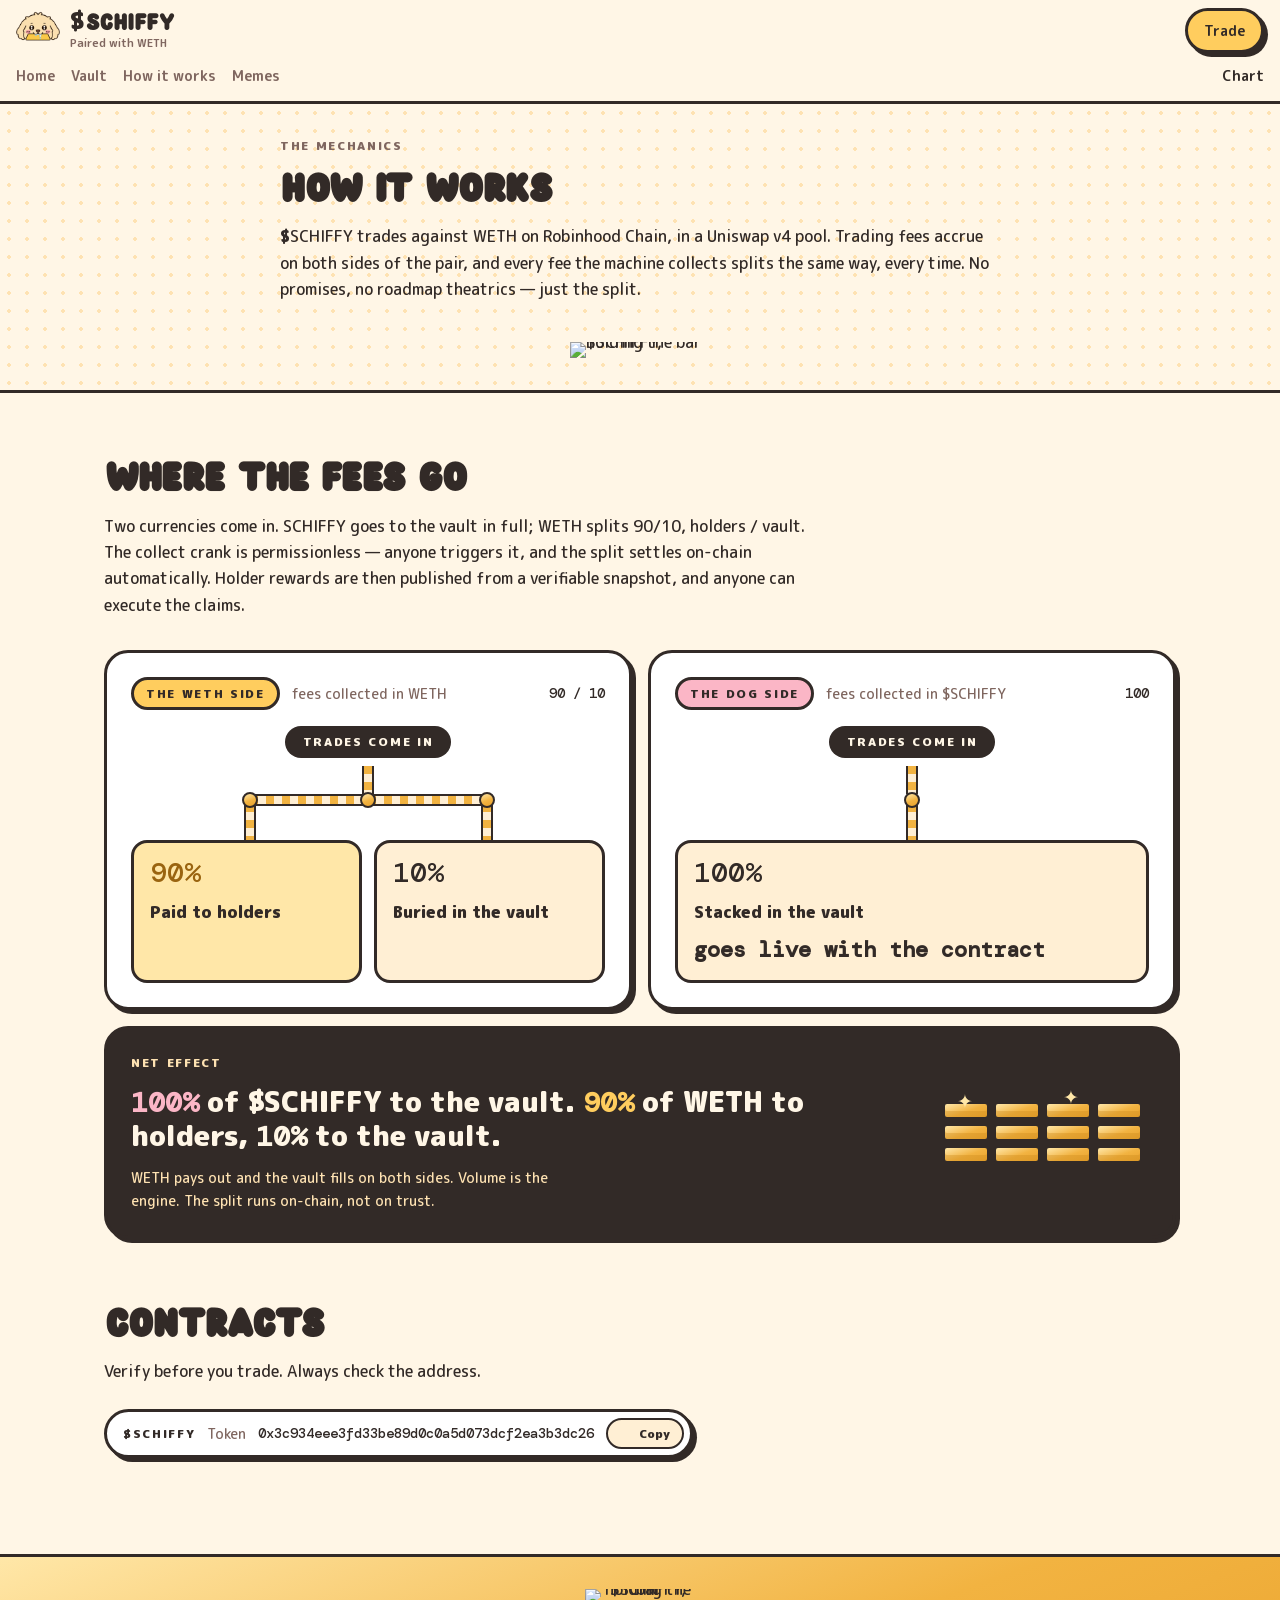
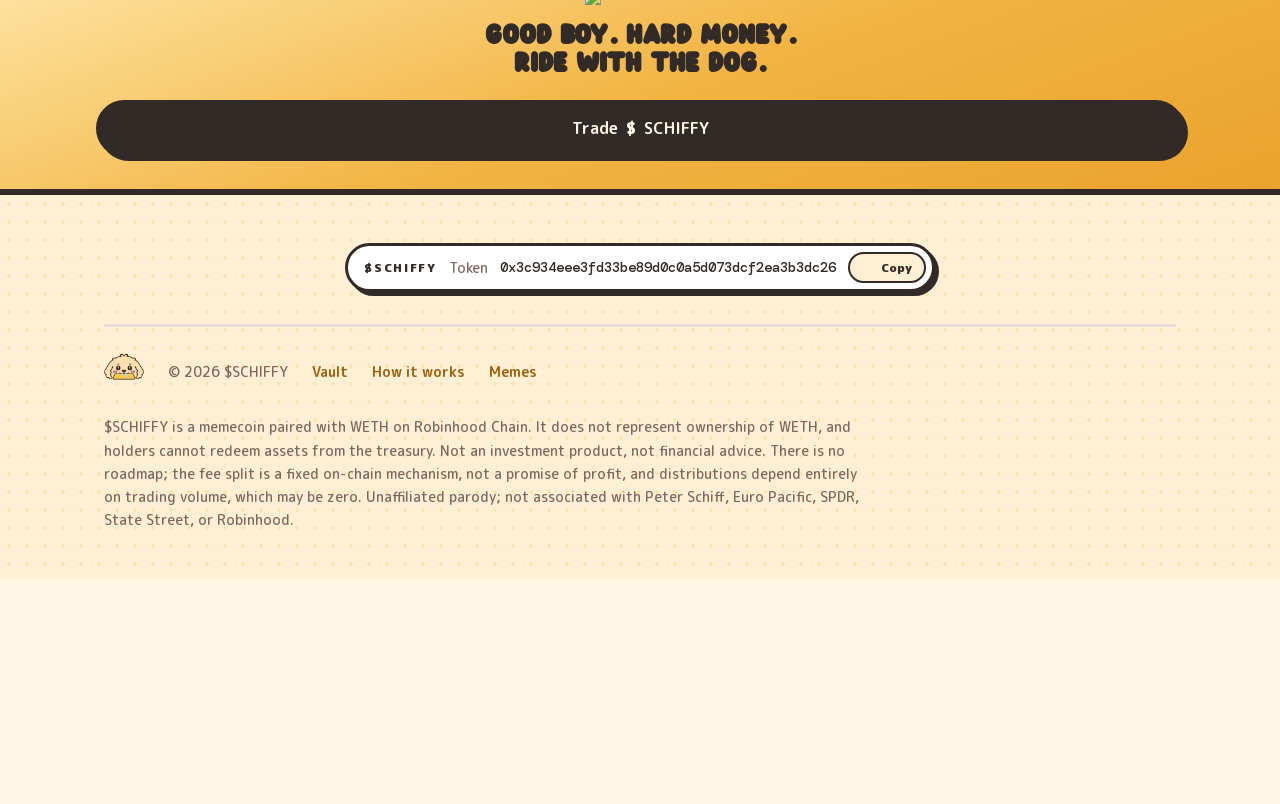
==== commit b7a76df8: "update" ====
--- a/how/index.html
+++ b/how/index.html
@@ -3428,7 +3428,7 @@
     <title>$SCHIFFY — He doesn&#x27;t fetch. He accumulates.</title>
     <meta
       name="description"
-      content="The golden retriever that doesn&#x27;t fetch — he accumulates. $SCHIFFY trades against tokenized $GLD on Robinhood Chain; every trade stacks $SCHIFFY in the vault and pays gold back to holders, on-chain. Good boy. Hard money."
+      content="The golden retriever that doesn&#x27;t fetch — he accumulates. $SCHIFFY trades against WETH on Robinhood Chain; every trade stacks $SCHIFFY in the vault and pays WETH back to holders, on-chain. Good boy. Hard money."
     />
     <meta
       property="og:title"
@@ -3436,7 +3436,7 @@
     />
     <meta
       property="og:description"
-      content="The golden retriever that doesn&#x27;t fetch — he accumulates. $SCHIFFY trades against tokenized $GLD on Robinhood Chain; every trade stacks $SCHIFFY in the vault and pays gold back to holders, on-chain. Good boy. Hard money."
+      content="The golden retriever that doesn&#x27;t fetch — he accumulates. $SCHIFFY trades against WETH on Robinhood Chain; every trade stacks $SCHIFFY in the vault and pays WETH back to holders, on-chain. Good boy. Hard money."
     />
     <meta property="og:url" content="https://schiffy.gold" />
     <meta property="og:site_name" content="$SCHIFFY" />
@@ -3457,7 +3457,7 @@
     />
     <meta
       name="twitter:description"
-      content="The golden retriever that doesn&#x27;t fetch — he accumulates. $SCHIFFY trades against tokenized $GLD on Robinhood Chain; every trade stacks $SCHIFFY in the vault and pays gold back to holders, on-chain. Good boy. Hard money."
+      content="The golden retriever that doesn&#x27;t fetch — he accumulates. $SCHIFFY trades against WETH on Robinhood Chain; every trade stacks $SCHIFFY in the vault and pays WETH back to holders, on-chain. Good boy. Hard money."
     />
     <meta
       name="twitter:image"
@@ -3548,7 +3548,7 @@
                   font-weight: var(--fw-strong);
                   color: var(--ink-500);
                 "
-                >Long gold</span
+                >Paired with WETH</span
               ></span
             ></a
           >
@@ -3763,10 +3763,7 @@
               >
                 <span style="font-family: var(--font-body); font-weight: 900"
                   >$</span
-                >SCHIFFY trades against tokenized
-                <span style="font-family: var(--font-body); font-weight: 900"
-                  >$</span
-                >GLD on Robinhood Chain, in a Uniswap v4 pool. Trading fees
+                >SCHIFFY trades against WETH on Robinhood Chain, in a Uniswap v4 pool. Trading fees
                 accrue on both sides of the pair, and every fee the machine
                 collects splits the same way, every time. No promises, no
                 roadmap theatrics — just the split.
@@ -3820,7 +3817,7 @@
                 line-height: var(--lh-body);
               "
             >
-              Two currencies come in. SCHIFFY goes to the vault in full; GLD
+              Two currencies come in. SCHIFFY goes to the vault in full; WETH
               splits 90/10, holders / vault. The collect crank is permissionless
               — anyone triggers it, and the split settles on-chain
               automatically. Holder rewards are then published from a verifiable
@@ -3861,10 +3858,10 @@
                     text-transform: uppercase;
                     line-height: 1.6;
                   "
-                  >The gold side</span
+                  >The WETH side</span
                 ><span style="font-size: var(--fs-small); color: var(--ink-500)"
                   >fees collected in
-                  <!-- -->$GLD</span
+                  <!-- -->WETH</span
                 >
                 <div style="flex: 1"></div>
                 <span
@@ -4082,7 +4079,7 @@
                       line-height: var(--lh-body);
                     "
                   >
-                    Tokenized gold, claimable on-chain by $SCHIFFY holders
+                    WETH, claimable on-chain by $SCHIFFY holders
                   </div>
                 </div>
                 <div
@@ -4414,7 +4411,7 @@
                     "
                     >90%</span
                   >
-                  of gold to holders,
+                  of WETH to holders,
                   <span style="font-family: var(--font-mono)">10%</span> to the
                   vault.
                 </div>
@@ -4427,7 +4424,7 @@
                     max-width: 460px;
                   "
                 >
-                  Gold pays out and the vault fills on both sides. Volume is the
+                  WETH pays out and the vault fills on both sides. Volume is the
                   engine. The split runs on-chain, not on trust.
                 </div>
               </div>
@@ -4701,76 +4698,7 @@
                 >Copy
               </button>
             </div>
-            <div
-              style="
-                display: flex;
-                align-items: center;
-                gap: var(--sp-3);
-                background: var(--white);
-                border: var(--outline);
-                border-radius: var(--r-pill);
-                padding: 6px 6px 6px 16px;
-                box-shadow: var(--shadow-sticker);
-                flex-wrap: wrap;
-                max-width: 100%;
-              "
-            >
-              <span
-                style="
-                  font-size: var(--fs-caption);
-                  font-weight: var(--fw-heavy);
-                  letter-spacing: var(--ls-caps);
-                  text-transform: uppercase;
-                  color: var(--ink-900);
-                "
-                >$GLD</span
-              ><span style="font-size: var(--fs-small); color: var(--ink-500)"
-                >Tokenized gold</span
-              ><code
-                style="
-                  font-family: var(--font-mono);
-                  font-size: var(--fs-small);
-                  color: var(--ink-900);
-                "
-                >0x3c934eee3fd33be89d0c0a5d073dcf2ea3b3dc26</code
-              ><button
-                disabled=""
-                style="
-                  all: unset;
-                  cursor: not-allowed;
-                  display: flex;
-                  align-items: center;
-                  gap: 6px;
-                  background: var(--cream-200);
-                  border: 2px solid var(--ink-900);
-                  border-radius: var(--r-pill);
-                  padding: 4px 12px;
-                  font-size: var(--fs-caption);
-                  font-weight: var(--fw-heavy);
-                "
-              >
-                <span
-                  aria-hidden="true"
-                  style="
-                    display: inline-block;
-                    width: 13px;
-                    height: 13px;
-                    flex: 0 0 auto;
-                    background: var(--ink-900);
-                    -webkit-mask-image: url('https://unpkg.com/lucide-static@0.428.0/icons/copy.svg');
-                    mask-image: url('https://unpkg.com/lucide-static@0.428.0/icons/copy.svg');
-                    -webkit-mask-repeat: no-repeat;
-                    mask-repeat: no-repeat;
-                    -webkit-mask-size: contain;
-                    mask-size: contain;
-                    -webkit-mask-position: center;
-                    mask-position: center;
-                  "
-                ></span
-                >Copy
-              </button>
-            </div>
-          </div>
+                      </div>
         </section>
         <section
           style="
@@ -4870,7 +4798,7 @@
         </section>
       </main>
       <!--$--><!--/$-->
-      <footer style="border-top:var(--outline);background-image:var(--pattern-dot);background-size:var(--pattern-dot-size);background-color:var(--cream-200)"><div class="max" style="padding:var(--sp-7) var(--sp-5)"><div style="display:flex;flex-wrap:wrap;gap:var(--sp-3);justify-content:center"><div style="display:flex;align-items:center;gap:var(--sp-3);background:var(--white);border:var(--outline);border-radius:var(--r-pill);padding:6px 6px 6px 16px;box-shadow:var(--shadow-sticker);flex-wrap:wrap;max-width:100%"><span style="font-size:var(--fs-caption);font-weight:var(--fw-heavy);letter-spacing:var(--ls-caps);text-transform:uppercase;color:var(--ink-900)">$SCHIFFY</span><span style="font-size:var(--fs-small);color:var(--ink-500)">Token</span><code style="font-family:var(--font-mono);font-size:var(--fs-small);color:var(--ink-900)">0x3c934eee3fd33be89d0c0a5d073dcf2ea3b3dc26</code><button style="all:unset;cursor:pointer;display:flex;align-items:center;gap:6px;background:var(--cream-200);border:2px solid var(--ink-900);border-radius:var(--r-pill);padding:4px 12px;font-size:var(--fs-caption);font-weight:var(--fw-heavy)"><span aria-hidden="true" style="display:inline-block;width:13px;height:13px;flex:0 0 auto;background:var(--ink-900);-webkit-mask-image:url(&quot;https://unpkg.com/lucide-static@0.428.0/icons/copy.svg&quot;);mask-image:url(&quot;https://unpkg.com/lucide-static@0.428.0/icons/copy.svg&quot;);-webkit-mask-repeat:no-repeat;mask-repeat:no-repeat;-webkit-mask-size:contain;mask-size:contain;-webkit-mask-position:center;mask-position:center"></span>Copy</button></div></div><div style="display:flex;align-items:center;gap:var(--sp-5);margin-top:var(--sp-6);padding-top:var(--sp-5);border-top:3px solid var(--ink-100);flex-wrap:wrap"><span style="display:inline-block;line-height:0"><style>@keyframes schiffy-wag{0%,100%{transform:rotate(-2deg)}50%{transform:rotate(2deg)}}</style><img src="/art/nav-icon.png" alt="$SCHIFFY" style="width:40px;height:auto;display:block;transform-origin:50% 85%;animation:none"/></span><span style="font-size:var(--fs-small);color:var(--ink-500)">© 2026 $SCHIFFY</span><a style="color:var(--text-link);text-decoration:none;font-weight:var(--fw-strong);font-size:var(--fs-small)" href="/vault">Vault</a><a style="color:var(--text-link);text-decoration:none;font-weight:var(--fw-strong);font-size:var(--fs-small)" href="/how">How it works</a><a style="color:var(--text-link);text-decoration:none;font-weight:var(--fw-strong);font-size:var(--fs-small)" href="/memes">Memes</a></div><p style="margin-top:var(--sp-5);margin-bottom:0;max-width:760px;font-size:var(--fs-small);line-height:var(--lh-body);color:var(--ink-500)">$SCHIFFY is a memecoin paired with tokenized $GLD on Robinhood Chain. It does not represent ownership of gold, and holders cannot redeem assets from the treasury. Not an investment product, not financial advice. There is no roadmap; the fee split is a fixed on-chain mechanism, not a promise of profit, and distributions depend entirely on trading volume, which may be zero. Unaffiliated parody; not associated with Peter Schiff, Euro Pacific, SPDR, State Street, or Robinhood.</p></div></footer>
+      <footer style="border-top:var(--outline);background-image:var(--pattern-dot);background-size:var(--pattern-dot-size);background-color:var(--cream-200)"><div class="max" style="padding:var(--sp-7) var(--sp-5)"><div style="display:flex;flex-wrap:wrap;gap:var(--sp-3);justify-content:center"><div style="display:flex;align-items:center;gap:var(--sp-3);background:var(--white);border:var(--outline);border-radius:var(--r-pill);padding:6px 6px 6px 16px;box-shadow:var(--shadow-sticker);flex-wrap:wrap;max-width:100%"><span style="font-size:var(--fs-caption);font-weight:var(--fw-heavy);letter-spacing:var(--ls-caps);text-transform:uppercase;color:var(--ink-900)">$SCHIFFY</span><span style="font-size:var(--fs-small);color:var(--ink-500)">Token</span><code style="font-family:var(--font-mono);font-size:var(--fs-small);color:var(--ink-900)">0x3c934eee3fd33be89d0c0a5d073dcf2ea3b3dc26</code><button style="all:unset;cursor:pointer;display:flex;align-items:center;gap:6px;background:var(--cream-200);border:2px solid var(--ink-900);border-radius:var(--r-pill);padding:4px 12px;font-size:var(--fs-caption);font-weight:var(--fw-heavy)"><span aria-hidden="true" style="display:inline-block;width:13px;height:13px;flex:0 0 auto;background:var(--ink-900);-webkit-mask-image:url(&quot;https://unpkg.com/lucide-static@0.428.0/icons/copy.svg&quot;);mask-image:url(&quot;https://unpkg.com/lucide-static@0.428.0/icons/copy.svg&quot;);-webkit-mask-repeat:no-repeat;mask-repeat:no-repeat;-webkit-mask-size:contain;mask-size:contain;-webkit-mask-position:center;mask-position:center"></span>Copy</button></div></div><div style="display:flex;align-items:center;gap:var(--sp-5);margin-top:var(--sp-6);padding-top:var(--sp-5);border-top:3px solid var(--ink-100);flex-wrap:wrap"><span style="display:inline-block;line-height:0"><style>@keyframes schiffy-wag{0%,100%{transform:rotate(-2deg)}50%{transform:rotate(2deg)}}</style><img src="/art/nav-icon.png" alt="$SCHIFFY" style="width:40px;height:auto;display:block;transform-origin:50% 85%;animation:none"/></span><span style="font-size:var(--fs-small);color:var(--ink-500)">© 2026 $SCHIFFY</span><a style="color:var(--text-link);text-decoration:none;font-weight:var(--fw-strong);font-size:var(--fs-small)" href="/vault">Vault</a><a style="color:var(--text-link);text-decoration:none;font-weight:var(--fw-strong);font-size:var(--fs-small)" href="/how">How it works</a><a style="color:var(--text-link);text-decoration:none;font-weight:var(--fw-strong);font-size:var(--fs-small)" href="/memes">Memes</a></div><p style="margin-top:var(--sp-5);margin-bottom:0;max-width:760px;font-size:var(--fs-small);line-height:var(--lh-body);color:var(--ink-500)">$SCHIFFY is a memecoin paired with WETH on Robinhood Chain. It does not represent ownership of WETH, and holders cannot redeem assets from the treasury. Not an investment product, not financial advice. There is no roadmap; the fee split is a fixed on-chain mechanism, not a promise of profit, and distributions depend entirely on trading volume, which may be zero. Unaffiliated parody; not associated with Peter Schiff, Euro Pacific, SPDR, State Street, or Robinhood.</p></div></footer>
     </div>
     <script
       src="/file/static/immutable/chunks/25kvgcvbp6c14.js"
@@ -4883,7 +4811,7 @@
     <script>
       self.__next_f.push([
         1,
-        '1:"$Sreact.fragment"\n2:I[51000,["/file/static/immutable/chunks/2corl6wyj4669.js","/file/static/immutable/chunks/0kk-g0bmweeqv.js"],"default"]\n3:I[39756,["/file/static/immutable/chunks/2corl6wyj4669.js","/file/static/immutable/chunks/0kk-g0bmweeqv.js"],"default"]\n4:I[37457,["/file/static/immutable/chunks/2corl6wyj4669.js","/file/static/immutable/chunks/0kk-g0bmweeqv.js"],"default"]\n5:I[47257,["/file/static/immutable/chunks/2corl6wyj4669.js","/file/static/immutable/chunks/0kk-g0bmweeqv.js"],"ClientPageRoot"]\n6:I[69309,["/file/static/immutable/chunks/2corl6wyj4669.js","/file/static/immutable/chunks/0kk-g0bmweeqv.js","/file/static/immutable/chunks/05fhug02wrw_d.js"],"default"]\n9:I[97367,["/file/static/immutable/chunks/2corl6wyj4669.js","/file/static/immutable/chunks/0kk-g0bmweeqv.js"],"OutletBoundary"]\na:"$Sreact.suspense"\nd:I[97367,["/file/static/immutable/chunks/2corl6wyj4669.js","/file/static/immutable/chunks/0kk-g0bmweeqv.js"],"ViewportBoundary"]\nf:I[97367,["/file/static/immutable/chunks/2corl6wyj4669.js","/file/static/immutable/chunks/0kk-g0bmweeqv.js"],"MetadataBoundary"]\n11:I[68027,["/file/static/immutable/chunks/2corl6wyj4669.js","/file/static/immutable/chunks/0kk-g0bmweeqv.js"],"default",1]\n:HL["/file/static/immutable/chunks/1c6tff8xmmyeq.css","style"]\n:HL["/file/static/immutable/chunks/1duzcragy5dhe.css","style"]\n:HL["/file/static/immutable/chunks/2vscjlrm4kkk9.css","style"]\n:HL["/file/static/immutable/media/0020eb8cdd9f5ceb-s.p.3xr0kr112zjge.woff2","font",{"crossOrigin":"","type":"font/woff2"}]\n:HL["/file/static/immutable/media/00cbdcdc1d6bd8e9-s.p.0b-cp93mce5xi.woff2","font",{"crossOrigin":"","type":"font/woff2"}]\n:HL["/file/static/immutable/media/00e7f0a21678759e-s.p.3mvr8qkmtqcty.woff2","font",{"crossOrigin":"","type":"font/woff2"}]\n:HL["/file/static/immutable/media/00f038519c37c519-s.p.3p66uqoe6piig.woff2","font",{"crossOrigin":"","type":"font/woff2"}]\n:HL["/file/static/immutable/media/011980d1c49a1cf9-s.p.3_izrb3dlzuyi.woff2","font",{"crossOrigin":"","type":"font/woff2"}]\n:HL["/file/static/immutable/media/01bbfc34f5229e0b-s.p.2w2o0eomop1cr.woff2","font",{"crossOrigin":"","type":"font/woff2"}]\n:HL["/file/static/immutable/media/01cfe04e2465d081-s.p.24tlzgzymuau1.woff2","font",{"crossOrigin":"","type":"font/woff2"}]\n:HL["/file/static/immutable/media/0334ba8576354988-s.p.36qqc7sp5cvpa.woff2","font",{"crossOrigin":"","type":"font/woff2"}]\n:HL["/file/static/immutable/media/03d8e4b1e41dfaf3-s.p.3rx7m6iw2b5bh.woff2","font",{"crossOrigin":"","type":"font/woff2"}]\n:HL["/file/static/immutable/media/040b73bbacf20a10-s.p.0927a4a5jt23o.woff2","font",{"crossOrigin":"","type":"font/woff2"}]\n:HL["/file/static/immutable/media/0491265ffe57d217-s.p.3bau5ttn39tt1.woff2","font",{"crossOrigin":"","type":"font/woff2"}]\n:HL["/file/static/immutable/media/04b489f1dad3c0d9-s.p.27p9gxil8qejc.woff2","font",{"crossOrigin":"","type":"font/woff2"}]\n:HL["/file/static/immutable/media/0605de7ac2d51e30-s.p.3w0h73fzd5iux.woff2","font",{"crossOrigin":"","type":"font/woff2"}]\n:HL["/file/static/immutable/media/0625ae1d7c9515f1-s.p.0s5u4jy3umizr.woff2","font",{"crossOrigin":"","type":"font/woff2"}]\n:HL["/file/static/immutable/media/06ad5e14cea8a524-s.p.3hzmiusis9o06.woff2","font",{"crossOrigin":"","type":"font/woff2"}]\n:HL["/file/static/immutable/media/06e8ff5e145e9cfd-s.p.1ioz_h4f-qxol.woff2","font",{"crossOrigin":"","type":"font/woff2"}]\n:HL["/file/static/immutable/media/0702ef5e5a6830be-s.p.29khjhutvv6m_.woff2","font",{"crossOrigin":"","type":"font/woff2"}]\n:HL["/file/static/immutable/media/07d623db0f32bf19-s.p.2tg3kbgqu9c8p.woff2","font",{"crossOrigin":"","type":"font/woff2"}]\n:HL["/file/static/immutable/media/07e1b86a7736c3e7-s.p.1zhlbdsvpaccp.woff2","font",{"crossOrigin":"","type":"font/woff2"}]\n:HL["/file/static/immutable/media/08b39b4f9ca45fb2-s.p.03eiwsq-gprf6.woff2","font",{"crossOrigin":"","type":"font/woff2"}]\n:HL["/file/static/immutable/media/08d6ab75d954e9dc-s.p.35tpxq7zdd4x2.woff2","font",{"crossOrigin":"","type":"font/woff2"}]\n:HL["/file/static/immutable/media/0994b6a82ef4a8c3-s.p.1j5-slyw_2bnr.woff2","font",{"crossOrigin":"","type":"font/woff2"}]\n:HL["/file/static/immutable/media/09aec25a9dd3b024-s.p.2rt6xsaxvorvq.woff2","font",{"crossOrigin":"","type":"font/woff2"}]\n:HL["/file/static/immutable/media/0c4c1ef17df0104f-s.p.1-0hamivryim-.woff2","font",{"crossOrigin":"","type":"font/woff2"}]\n:HL["/file/static/immutable/media/0d2d633d7022ef69-s.p.0u3nckp6pdc-_.woff2","font",{"crossOrigin":"","type":"font/woff2"}]\n:HL["/file/static/immutable/media/0de36441987432e3-s.p.44-4e725mitiy.woff2","font",{"crossOrigin":"","type":"font/woff2"}]\n:HL["/file/static/immutable/media/0e3420f47bc396ed-s.p.02pomn65cnmn5.woff2","font",{"crossOrigin":"","type":"font/woff2"}]\n:HL["/file/static/immutable/media/0e401709bedf38c5-s.p.16uhp4mlfe69e.woff2","font",{"crossOrigin":"","type":"font/woff2"}]\n:HL["/file/static/immutable/media/0e73b8c9d5e32583-s.p.30fkxp-81ieco.woff2","font",{"crossOrigin":"","type":"font/woff2"}]\n:HL["/file/static/immutable/media/0e8663ca58e8aaa2-s.p.3y9a3s3188p9s.woff2","font",{"crossOrigin":"","type":"font/woff2"}]\n:HL["/file/static/immutable/media/0e9c6bf37e3c0515-s.p.2p1ys2apa54jw.woff2","font",{"crossOrigin":"","type":"font/woff2"}]\n:HL["/file/static/immutable/media/0f41e2f439ace65b-s.p.0d-6hul38lija.woff2","font",{"crossOrigin":"","type":"font/woff2"}]\n:HL["/file/static/immutable/media/0f53c49731b46299-s.p.1edttzrfc-sje.woff2","font",{"crossOrigin":"","type":"font/woff2"}]\n:HL["/file/static/immutable/media/0f94db50b846a6a1-s.p.26l5jro6cydgx.woff2","font",{"crossOrigin":"","type":"font/woff2"}]\n:HL["/file/static/immutable/media/0fde8ea31b755609-s.p.0riw817v_ofim.woff2","font",{"crossOrigin":"","type":"font/woff2"}]\n:HL["/file/static/immutable/media/1012b05c9d3d5697-s.p.2b53c6gr-ix--.woff2","font",{"crossOrigin":"","type":"font/woff2"}]\n:HL["/file/static/immutable/media/1029d326a5895ee7-s.p.11251lgqui6wu.woff2","font",{"crossOrigin":"","type":"font/woff2"}]\n:HL["/file/static/immutable/media/1088aceddbd57e7f-s.p.1_4b4705u11ai.woff2","font",{"crossOrigin":"","type":"font/woff2"}]\n:HL["/file/static/immutable/media/114e2a253743d3ab-s.p.1bal2eu1tu-wo.woff2","font",{"crossOrigin":"","type":"font/woff2"}]\n:HL["/file/static/immutable/media/11fc993f73d6aa2c-s.p.0u-h-yeq5lkip.woff2","font",{"crossOrigin":"","type":"font/woff2"}]\n:HL["/file/static/immutable/media/122ec711b09d0995-s.p.2xjmvlbz78pvb.woff2","font",{"crossOrigin":"","type":"font/woff2"}]\n:HL["/file/static/immutable/media/131b9961ae036b7d-s.p.287ow4dwjzyi4.woff2","font",{"crossOrigin":"","type":"font/woff2"}]\n:HL["/file/static/immutable/media/1333edef936fe0f0-s.p.3a23sh7nyvxyb.woff2","font",{"crossOrigin":"","type":"font/woff2"}]\n:HL["/file/static/immutable/media/135e2f13029ff517-s.p.426tqc7es8dr5.woff2","font",{"crossOrigin":"","type":"font/woff2"}]\n:HL["/file/static/immutable/media/139213afd47b430c-s.p.24s-_sxoeo9eg.woff2","font",{"crossOrigin":"","type":"font/woff2"}]\n:HL["/file/static/immutable/media/139f5447a11721a7-s.p.3kj0mfo94ynt3.woff2","font",{"crossOrigin":"","type":"font/woff2"}]\n:HL["/file/static/immutable/media/14035c9b4e2946bb-s.p.09tw5jrk5rj5-.woff2","font",{"crossOrigin":"","type":"font/woff2"}]\n:HL["/file/static/immutable/media/142dfee3dc648c56-s.p.1tumnw6zbcrb9.woff2","font",{"crossOrigin":"","type":"font/woff2"}]\n:HL["/file/static/immutable/media/1452cba13f768070-s.p.0p90umsfhq9q3.woff2","font",{"crossOrigin":"","type":"font/woff2"}]\n:HL["/file/static/immutable/media/1494e2fd417fb345-s.p.1-1jgka9e23mu.woff2","font",{"crossOrigin":"","type":"font/woff2"}]\n:HL["/file/static/immutable/media/150144c397d1a9ea-s.p.1rnupd_zhp_ey.woff2","font",{"crossOrigin":"","type":"font/woff2"}]\n:HL["/file/static/immutable/media/165b37075b9c812d-s.p.0xzib_qyz90f-.woff2","font",{"crossOrigin":"","type":"font/woff2"}]\n:HL["/file/static/immutable/media/17ff2a90ba9e319b-s.p.22prorrldag0v.woff2","font",{"crossOrigin":"","type":"font/woff2"}]\n:HL["/file/static/immutable/media/180b6e697919e0b3-s.p.1wqqf8yt_mkam.woff2","font",{"crossOrigin":"","type":"font/woff2"}]\n:HL["/file/static/immutable/media/18543ace01fd87d0-s.p.32iase85_m66g.woff2","font",{"crossOrigin":"","type":"font/woff2"}]\n:HL["/file/static/immutable/media/18dc53c93b1d064e-s.p.23lfhdoa8-pvb.woff2","font",{"crossOrigin":"","type":"font/woff2"}]\n:HL["/file/static/immutable/media/1a9b4c1fb4e14aea-s.p.455y_hkq366w3.woff2","font",{"crossOrigin":"","type":"font/woff2"}]\n:HL["/file/static/immutable/media/1aaece6e1118950d-s.p.37v_uthl3rgbi.woff2","font",{"crossOrigin":"","type":"font/woff2"}]\n:HL["/file/static/immutable/media/1abbf767cbfc15d5-s.p.3xodtx2ybfts1.woff2","font",{"crossOrigin":"","type":"font/woff2"}]\n:HL["/file/static/immutable/media/1ac2380e94a2b2aa-s.p.0cz771au1s_s7.woff2","font",{"crossOrigin":"","type":"font/woff2"}]\n:HL["/file/static/immutable/media/1aee17f475e62ad2-s.p.2uuccey645eak.woff2","font",{"crossOrigin":"","type":"font/woff2"}]\n:HL["/file/static/immutable/media/1b2ee4498fac6bc7-s.p.2xgl5n7g6ubw4.woff2","font",{"crossOrigin":"","type":"font/woff2"}]\n:HL["/file/static/immutable/media/1bd6d07d8461a9b3-s.p.31efz_atyyibl.woff2","font",{"crossOrigin":"","type":"font/woff2"}]\n:HL["/file/static/immutable/media/1c2e6831eca5658d-s.p.3jtiuox6nw_at.woff2","font",{"crossOrigin":"","type":"font/woff2"}]\n:HL["/file/static/immutable/media/1e01606346ac277f-s.p.3ta_esqgw-6j_.woff2","font",{"crossOrigin":"","type":"font/woff2"}]\n:HL["/file/static/immutable/media/1e94c2ce13c787ff-s.p.0u6gta6q7y-6p.woff2","font",{"crossOrigin":"","type":"font/woff2"}]\n:HL["/file/static/immutable/media/1ed86a2327191129-s.p.40bqv0yl23ssp.woff2","font",{"crossOrigin":"","type":"font/woff2"}]\n:HL["/file/static/immutable/media/1ee6519db54b33f8-s.p.41ps9wkoo8pi1.woff2","font",{"crossOrigin":"","type":"font/woff2"}]\n:HL["/file/static/immutable/media/1f6d562a6f504d8a-s.p.3unvzuk-l4bk4.woff2","font",{"crossOrigin":"","type":"font/woff2"}]\n:HL["/file/static/immutable/media/1f7156c74acf0912-s.p.3otmaq97zq9to.woff2","font",{"crossOrigin":"","type":"font/woff2"}]\n:HL["/file/static/immutable/media/1f79a4e951ed9cc8-s.p.1dx_-i85ce3k_.woff2","font",{"crossOrigin":"","type":"font/woff2"}]\n:HL["/file/static/immutable/media/20c9c5eb5092990f-s.p.17eetfce1-e0y.woff2","font",{"crossOrigin":"","type":"font/woff2"}]\n:HL["/file/static/immutable/media/20d040491cb4efe6-s.p.2u5bq74lcr9_b.woff2","font",{"crossOrigin":"","type":"font/woff2"}]\n:HL["/file/static/immutable/media/2295525dca88d384-s.p.1555xmau-imng.woff2","font",{"crossOrigin":"","type":"font/woff2"}]\n:HL["/file/static/immutable/media/229f1b394d6ccd24-s.p.3lqoe2h6e5u4o.woff2","font",{"crossOrigin":"","type":"font/woff2"}]\n:HL["/file/static/immutable/media/22e7fdf7ae7b0a04-s.p.3izs-2xp6j3f3.woff2","font",{"crossOrigin":"","type":"font/woff2"}]\n:HL["/file/static/immutable/media/230bdc2503c26058-s.p.41w8e7eds1ebf.woff2","font",{"crossOrigin":"","type":"font/woff2"}]\n:HL["/file/static/immutable/media/24bdc8e8beafa52d-s.p.0jic52pzy_lna.woff2","font",{"crossOrigin":"","type":"font/woff2"}]\n:HL["/file/static/immutable/media/25c159db26868473-s.p.2ql4mkcii9re9.woff2","font",{"crossOrigin":"","type":"font/woff2"}]\n:HL["/file/static/immutable/media/25c6da777702d286-s.p.3zrzb-rccoapx.woff2","font",{"crossOrigin":"","type":"font/woff2"}]\n:HL["/file/static/immutable/media/269c31afed84c109-s.p.2bfqouwuw1gdd.woff2","font",{"crossOrigin":"","type":"font/woff2"}]\n:HL["/file/static/immutable/media/26b4cc845a6cd496-s.p.2xfh95g0awa4d.woff2","font",{"crossOrigin":"","type":"font/woff2"}]\n:HL["/file/static/immutable/media/277078638f4552f1-s.p.15agw1y4pee2n.woff2","font",{"crossOrigin":"","type":"font/woff2"}]\n:HL["/file/static/immutable/media/2813975c326731b6-s.p.3b09lgh9pejl0.woff2","font",{"crossOrigin":"","type":"font/woff2"}]\n:HL["/file/static/immutable/media/28f4e853ed5549bc-s.p.0xfut6foqex_5.woff2","font",{"crossOrigin":"","type":"font/woff2"}]\n:HL["/file/static/immutable/media/294a3d135f87b770-s.p.0lzlxgwaqct-t.woff2","font",{"crossOrigin":"","type":"font/woff2"}]\n:HL["/file/static/immutable/media/2ad26b0aed020483-s.p.0fj9r1dur--_c.woff2","font",{"crossOrigin":"","type":"font/woff2"}]\n:HL["/file/static/immutable/media/2b53595a8c29d6bd-s.p.3uck0p9flida5.woff2","font",{"crossOrigin":"","type":"font/woff2"}]\n:HL["/file/static/immutable/media/2b9d3a86b0962999-s.p.1qy6-0r7nlcbh.woff2","font",{"crossOrigin":"","type":"font/woff2"}]\n:HL["/file/static/immutable/media/2bc71f1cd4a3a9ae-s.p.2gcr4r2fa56os.woff2","font",{"crossOrigin":"","type":"font/woff2"}]\n:HL["/file/static/immutable/media/2bebe18982be2ee4-s.p.1yn4p3td6mugr.woff2","font",{"crossOrigin":"","type":"font/woff2"}]\n:HL["/file/static/immutable/media/2c0d5edc3f0b165e-s.p.2ukw9buiwu9lr.woff2","font",{"crossOrigin":"","type":"font/woff2"}]\n:HL["/file/static/immutable/media/2c95edfdef5ef99c-s.p.0lpvrcacnea5e.woff2","font",{"crossOrigin":"","type":"font/woff2"}]\n:HL["/file/static/immutable/media/2caed07e4edeb781-s.p.3z8u1y34s16af.woff2","font",{"crossOrigin":"","type":"font/woff2"}]\n:HL["/file/static/immutable/media/2cd5b565f775c5f4-s.p.0ajph2ah4x_is.woff2","font",{"crossOrigin":"","type":"font/woff2"}]\n:HL["/file/static/immutable/media/2d0bcc4ad908ae2c-s.p.0svxwbd-rtghg.woff2","font",{"crossOrigin":"","type":"font/woff2"}]\n:HL["/file/static/immutable/media/2f0800530f1d7f09-s.p.33xxy1hqz6wm_.woff2","font",{"crossOrigin":"","type":"font/woff2"}]\n:HL["/file/static/immutable/media/2f3679e201e06608-s.p.1wk9ingwhpq43.woff2","font",{"crossOrigin":"","type":"font/woff2"}]\n:HL["/file/static/immutable/media/2f74384df1aa965d-s.p.00lyo9hg1uk1e.woff2","font",{"crossOrigin":"","type":"font/woff2"}]\n:HL["/file/static/immutable/media/30480f4c16939ec7-s.p.1vcemepk3i-q_.woff2","font",{"crossOrigin":"","type":"font/woff2"}]\n:HL["/file/static/immutable/media/3141266b57f873b2-s.p.2z_59fjzg1m3x.woff2","font",{"crossOrigin":"","type":"font/woff2"}]\n:HL["/file/static/immutable/media/315547b37533fdd3-s.p.1jlnptme92ry6.woff2","font",{"crossOrigin":"","type":"font/woff2"}]\n:HL["/file/static/immutable/media/330d97830092caac-s.p.2iqa84cgd4okg.woff2","font",{"crossOrigin":"","type":"font/woff2"}]\n:HL["/file/static/immutable/media/3375f11edf064e87-s.p.2mumcs97t2szo.woff2","font",{"crossOrigin":"","type":"font/woff2"}]\n:HL["/file/static/immutable/media/339fb0f3c51b3345-s.p.3kog3-o-oe195.woff2","font",{"crossOrigin":"","type":"font/woff2"}]\n:HL["/file/static/immutable/media/33ffbec50cba5450-s.p.40pydi_z82a5o.woff2","font",{"crossOrigin":"","type":"font/woff2"}]\n:HL["/file/static/immutable/media/3411469685b51056-s.p.2xgimw4__37dz.woff2","font",{"crossOrigin":"","type":"font/woff2"}]\n:HL["/file/static/immutable/media/3431fdb08ef0f1c2-s.p.26br9awtrxcqw.woff2","font",{"crossOrigin":"","type":"font/woff2"}]\n:HL["/file/static/immutable/media/34ca4efabd4fd99a-s.p.0l_nhwbj90xvv.woff2","font",{"crossOrigin":"","type":"font/woff2"}]\n:HL["/file/static/immutable/media/34f4c6403b3f47eb-s.p.12-j8ahvb7jmb.woff2","font",{"crossOrigin":"","type":"font/woff2"}]\n:HL["/file/static/immutable/media/352d79210435f57d-s.p.3t1iy2uthbkgk.woff2","font",{"crossOrigin":"","type":"font/woff2"}]\n:HL["/file/static/immutable/media/35b7f112078719f0-s.p.0hkourebt0jxa.woff2","font",{"crossOrigin":"","type":"font/woff2"}]\n:HL["/file/static/immutable/media/36363bfb06833f56-s.p.048ctm9k7u_u3.woff2","font",{"crossOrigin":"","type":"font/woff2"}]\n:HL["/file/static/immutable/media/3724fc384abc1387-s.p.1tn41vwktv871.woff2","font",{"crossOrigin":"","type":"font/woff2"}]\n:HL["/file/static/immutable/media/376d0a9bd3a2d12d-s.p.1m8rrq_ns926n.woff2","font",{"crossOrigin":"","type":"font/woff2"}]\n:HL["/file/static/immutable/media/377e4384b57b0c3c-s.p.225-5c08xhm7u.woff2","font",{"crossOrigin":"","type":"font/woff2"}]\n:HL["/file/static/immutable/media/387d8fd19c552ae9-s.p.0g2xbvi-8uk2j.woff2","font",{"crossOrigin":"","type":"font/woff2"}]\n:HL["/file/static/immutable/media/3a1c34449ff1b096-s.p.372x4j0laiff9.woff2","font",{"crossOrigin":"","type":"font/woff2"}]\n:HL["/file/static/immutable/media/3a24a10e77120887-s.p.1v3npmu1u-nfa.woff2","font",{"crossOrigin":"","type":"font/woff2"}]\n:HL["/file/static/immutable/media/3a8d0776e484f1c8-s.p.02cl4twqluzg1.woff2","font",{"crossOrigin":"","type":"font/woff2"}]\n:HL["/file/static/immutable/media/3ba7a7653a56cced-s.p.12_htkn9_3ey1.woff2","font",{"crossOrigin":"","type":"font/woff2"}]\n:HL["/file/static/immutable/media/3c4149dd410411f5-s.p.3nfy_nhqhz-7k.woff2","font",{"crossOrigin":"","type":"font/woff2"}]\n:HL["/file/static/immutable/media/3c9f78c7e5453747-s.p.3w8rdd0wjebxh.woff2","font",{"crossOrigin":"","type":"font/woff2"}]\n:HL["/file/static/immutable/media/3d9448f7cdfb05af-s.p.1i98nf3g230me.woff2","font",{"crossOrigin":"","type":"font/woff2"}]\n:HL["/file/static/immutable/media/3e57e22887753839-s.p.2q1w1wsjv5lkd.woff2","font",{"crossOrigin":"","type":"font/woff2"}]\n:HL["/file/static/immutable/media/3ed56b6eea9c71ea-s.p.1sskhn5q03kf6.woff2","font",{"crossOrigin":"","type":"font/woff2"}]\n:HL["/file/static/immutable/media/3eda94ef92368b75-s.p.0gaup2q0e-_yn.woff2","font",{"crossOrigin":"","type":"font/woff2"}]\n:HL["/file/static/immutable/media/3fd4dd406e254db5-s.p.2vvmy84861rm2.woff2","font",{"crossOrigin":"","type":"font/woff2"}]\n:HL["/file/static/immutable/media/40e22999d5435eb2-s.p.2__rloqefaaze.woff2","font",{"crossOrigin":"","type":"font/woff2"}]\n:HL["/file/static/immutable/media/41606faf528b187e-s.p.35pg3z55krvg2.woff2","font",{"crossOrigin":"","type":"font/woff2"}]\n:HL["/file/static/immutable/media/41ad0c01bfea62b1-s.p.017fy58u_0bfw.woff2","font",{"crossOrigin":"","type":"font/woff2"}]\n:HL["/file/static/immutable/media/41df401a1aaba2b0-s.p.2wwqrlzlkim0w.woff2","font",{"crossOrigin":"","type":"font/woff2"}]\n:HL["/file/static/immutable/media/426aec03ef9e9d34-s.p.0_srdxvp8g6x4.woff2","font",{"crossOrigin":"","type":"font/woff2"}]\n:HL["/file/static/immutable/media/42f775d5a9fb117e-s.p.1cbu1s6chuwcd.woff2","font",{"crossOrigin":"","type":"font/woff2"}]\n:HL["/file/static/immutable/media/43550ea93daa9cd7-s.p.45c9irzk3q3fq.woff2","font",{"crossOrigin":"","type":"font/woff2"}]\n:HL["/file/static/immutable/media/43a9912ec1daa912-s.p.01ptiud1wy8rh.woff2","font",{"crossOrigin":"","type":"font/woff2"}]\n:HL["/file/static/immutable/media/43e2a2ab4c409977-s.p.07ljayrph1ih6.woff2","font",{"crossOrigin":"","type":"font/woff2"}]\n:HL["/file/static/immutable/media/4405136711956488-s.p.2ycyi8ke62_e_.woff2","font",{"crossOrigin":"","type":"font/woff2"}]\n:HL["/file/static/immutable/media/446cacb7c3e0a802-s.p.0hlmb9jxdw0kb.woff2","font",{"crossOrigin":"","type":"font/woff2"}]\n:HL["/file/static/immutable/media/45f663d0a71a7417-s.p.3t8ipmsjjjz5u.woff2","font",{"crossOrigin":"","type":"font/woff2"}]\n:HL["/file/static/immutable/media/463bee6a2bdabef6-s.p.1uvoqbcb7c2ns.woff2","font",{"crossOrigin":"","type":"font/woff2"}]\n:HL["/file/static/immutable/media/46502375b557c926-s.p.3vilx7j4y6hjm.woff2","font",{"crossOrigin":"","type":"font/woff2"}]\n:HL["/file/static/immutable/media/469d34bbcbb06373-s.p.3djh__d7bfqiv.woff2","font",{"crossOrigin":"","type":"font/woff2"}]\n:HL["/file/static/immutable/media/475809258b95a750-s.p.12nji9_wse_xk.woff2","font",{"crossOrigin":"","type":"font/woff2"}]\n:HL["/file/static/immutable/media/47bf007b69aa7d00-s.p.3ykjqo36b4ufv.woff2","font",{"crossOrigin":"","type":"font/woff2"}]\n:HL["/file/static/immutable/media/48521a48faa6e3cf-s.p.2lfrs0l4a5cvr.woff2","font",{"crossOrigin":"","type":"font/woff2"}]\n:HL["/file/static/immutable/media/4890b91c2f72d158-s.p.2kypg8y4c_vpo.woff2","font",{"crossOrigin":"","type":"font/woff2"}]\n:HL["/file/static/immutable/media/4ad3a437e6db7392-s.p.3sic7i4-yzi93.woff2","font",{"crossOrigin":"","type":"font/woff2"}]\n:HL["/file/static/immutable/media/4b0befb4f473e7dd-s.p.34qpud-tqycpc.woff2","font",{"crossOrigin":"","type":"font/woff2"}]\n:HL["/file/static/immutable/media/4bef3d353d3660ed-s.p.1hsugb5uaflep.woff2","font",{"crossOrigin":"","type":"font/woff2"}]\n:HL["/file/static/immutable/media/4bfc9ba13595aceb-s.p.1n29hbvyfrx9-.woff2","font",{"crossOrigin":"","type":"font/woff2"}]\n:HL["/file/static/immutable/media/4c894305c5535957-s.p.0y0v3cft1i2lj.woff2","font",{"crossOrigin":"","type":"font/woff2"}]\n:HL["/file/static/immutable/media/4ca2fc2c408807d7-s.p.14qffcu4vv0cw.woff2","font",{"crossOrigin":"","type":"font/woff2"}]\n:HL["/file/static/immutable/media/4d1d015c05db9f88-s.p.3rxpa1aech6wz.woff2","font",{"crossOrigin":"","type":"font/woff2"}]\n:HL["/file/static/immutable/media/4ddcdb58f933d8dc-s.p.28vqgv9jfo15b.woff2","font",{"crossOrigin":"","type":"font/woff2"}]\n:HL["/file/static/immutable/media/4e1547d7113048e0-s.p.0zgwx9c5qr822.woff2","font",{"crossOrigin":"","type":"font/woff2"}]\n:HL["/file/static/immutable/media/4e417a5ea1535271-s.p.2ekbk9p3g796v.woff2","font",{"crossOrigin":"","type":"font/woff2"}]\n:HL["/file/static/immutable/media/4e4c35a4b6ca0be8-s.p.2kptunff4-gvr.woff2","font",{"crossOrigin":"","type":"font/woff2"}]\n:HL["/file/static/immutable/media/4e6b7897bf97ac5a-s.p.3bb9fxv86n2rm.woff2","font",{"crossOrigin":"","type":"font/woff2"}]\n:HL["/file/static/immutable/media/4f3f2dc47211318b-s.p.4340i7gnz1tas.woff2","font",{"crossOrigin":"","type":"font/woff2"}]\n:HL["/file/static/immutable/media/4f4cf261b869b740-s.p.0lh6qj4dp261x.woff2","font",{"crossOrigin":"","type":"font/woff2"}]\n:HL["/file/static/immutable/media/509d901419bb7881-s.p.3nybwgbx8c-pf.woff2","font",{"crossOrigin":"","type":"font/woff2"}]\n:HL["/file/static/immutable/media/50ed7abbaf2cdbe4-s.p.0wyecfafn-0a-.woff2","font",{"crossOrigin":"","type":"font/woff2"}]\n:HL["/file/static/immutable/media/5159d55f120356d6-s.p.4018csdsrg-im.woff2","font",{"crossOrigin":"","type":"font/woff2"}]\n:HL["/file/static/immutable/media/52372d4b7358a988-s.p.1dds49ppy1v9c.woff2","font",{"crossOrigin":"","type":"font/woff2"}]\n:HL["/file/static/immutable/media/52622c503156c785-s.p.3x32rnxxly08r.woff2","font",{"crossOrigin":"","type":"font/woff2"}]\n:HL["/file/static/immutable/media/534e2eb9d79c16c0-s.p.23ammvj-t4f_1.woff2","font",{"crossOrigin":"","type":"font/woff2"}]\n:HL["/file/static/immutable/media/53ab2f783ebc1e8e-s.p.3uuykvw-9yhys.woff2","font",{"crossOrigin":"","type":"font/woff2"}]\n:HL["/file/static/immutable/media/54af1df6e9cd2dd4-s.p.3lfx8-tvkn2o2.woff2","font",{"crossOrigin":"","type":"font/woff2"}]\n:HL["/file/static/immutable/media/55603022b36cf6bd-s.p.2ryw7hbj53azy.woff2","font",{"crossOrigin":"","type":"font/woff2"}]\n:HL["/file/static/immutable/media/56c685eb130f7298-s.p.0shfuabu9td97.woff2","font",{"crossOrigin":"","type":"font/woff2"}]\n:HL["/file/static/immutable/media/56d0629029ca763d-s.p.2n267iv12lpw4.woff2","font",{"crossOrigin":"","type":"font/woff2"}]\n:HL["/file/static/immutable/media/57121a81aca66b4d-s.p.3twyei1uc-51c.woff2","font",{"crossOrigin":"","type":"font/woff2"}]\n:HL["/file/static/immutable/media/5740e09cfa52cd78-s.p.2cgo3o9a9a2h4.woff2","font",{"crossOrigin":"","type":"font/woff2"}]\n:HL["/file/static/immutable/media/576277b918531a31-s.p.2o_wu71hde7lj.woff2","font",{"crossOrigin":"","type":"font/woff2"}]\n:HL["/file/static/immutable/media/582d69666245f8e0-s.p.1se9-beyrm-69.woff2","font",{"crossOrigin":"","type":"font/woff2"}]\n:HL["/file/static/immutable/media/58d8f7e886da4cfe-s.p.4136gv6a5ga1a.woff2","font",{"crossOrigin":"","type":"font/woff2"}]\n:HL["/file/static/immutable/media/592b7cde5fe48606-s.p.26gtt4rv6waif.woff2","font",{"crossOrigin":"","type":"font/woff2"}]\n:HL["/file/static/immutable/media/5966c6a13d1137ae-s.p.1hllr7freuqev.woff2","font",{"crossOrigin":"","type":"font/woff2"}]\n:HL["/file/static/immutable/media/599dffdc80508520-s.p.2b0-f6upj9age.woff2","font",{"crossOrigin":"","type":"font/woff2"}]\n:HL["/file/static/immutable/media/5a5672f2539d7cea-s.p.0y77d5v629zhn.woff2","font",{"crossOrigin":"","type":"font/woff2"}]\n:HL["/file/static/immutable/media/5a596c89a15e948b-s.p.1bf028fgdaf1g.woff2","font",{"crossOrigin":"","type":"font/woff2"}]\n:HL["/file/static/immutable/media/5bda294aca82ff3c-s.p.215vfw844srpi.woff2","font",{"crossOrigin":"","type":"font/woff2"}]\n:HL["/file/static/immutable/media/5c6158d131e00c80-s.p.2m0pn9-b8x8is.woff2","font",{"crossOrigin":"","type":"font/woff2"}]\n:HL["/file/static/immutable/media/5cc0e5d9ed6b35bd-s.p.2zzw586_wiq12.woff2","font",{"crossOrigin":"","type":"font/woff2"}]\n:HL["/file/static/immutable/media/5cdba4795f059453-s.p.42k128bqdmlck.woff2","font",{"crossOrigin":"","type":"font/woff2"}]\n:HL["/file/static/immutable/media/5e2572d728f7d7b6-s.p.3lxagvv-4v0gl.woff2","font",{"crossOrigin":"","type":"font/woff2"}]\n:HL["/file/static/immutable/media/5e2b26674b30be07-s.p.2jnrc1l_b_e0h.woff2","font",{"crossOrigin":"","type":"font/woff2"}]\n:HL["/file/static/immutable/media/5f0ee3922379e536-s.p.14uoutl1r6fm4.woff2","font",{"crossOrigin":"","type":"font/woff2"}]\n:HL["/file/static/immutable/media/5f23ccacffbff4b0-s.p.1z2874vhyl6zd.woff2","font",{"crossOrigin":"","type":"font/woff2"}]\n:HL["/file/static/immutable/media/6007eb7454f7437f-s.p.1nlluizniox8v.woff2","font",{"crossOrigin":"","type":"font/woff2"}]\n:HL["/file/static/immutable/media/6158ce26abd2645e-s.p.3nlhmxkgbz_dj.woff2","font",{"crossOrigin":"","type":"font/woff2"}]\n:HL["/file/static/immutable/media/61cd5a63cb4d79d1-s.p.2fa8v4v2su1ef.woff2","font",{"crossOrigin":"","type":"font/woff2"}]\n:HL["/file/static/immutable/media/620b0d7d4557d37d-s.p.0rpkcm551z_j8.woff2","font",{"crossOrigin":"","type":"font/woff2"}]\n:HL["/file/static/immutable/media/62105848273fb758-s.p.3xukw7xq646_t.woff2","font",{"crossOrigin":"","type":"font/woff2"}]\n:HL["/file/static/immutable/media/6222a02848af6394-s.p.2554wjpfc1_7j.woff2","font",{"crossOrigin":"","type":"font/woff2"}]\n:HL["/file/static/immutable/media/633a48f218dae898-s.p.14ovss6rr5i7j.woff2","font",{"crossOrigin":"","type":"font/woff2"}]\n:HL["/file/static/immutable/media/63d4c7fcb0a31dfd-s.p.27ph4pyf0_rv8.woff2","font",{"crossOrigin":"","type":"font/woff2"}]\n:HL["/file/static/immutable/media/63dfa3364b78d63e-s.p.14cuhp-tvtm10.woff2","font",{"crossOrigin":"","type":"font/woff2"}]\n:HL["/file/static/immutable/media/6453bd31f8c0a611-s.p.2meutl0osnqcs.woff2","font",{"crossOrigin":"","type":"font/woff2"}]\n:HL["/file/static/immutable/media/645dea318a94b0ed-s.p.0jdbh17tk6dxs.woff2","font",{"crossOrigin":"","type":"font/woff2"}]\n:HL["/file/static/immutable/media/64683f639cb7aed0-s.p.3s-zdzq3q0q_y.woff2","font",{"crossOrigin":"","type":"font/woff2"}]\n:HL["/file/static/immutable/media/6522ca3e906293cf-s.p.3t7xxc9wqhnew.woff2","font",{"crossOrigin":"","type":"font/woff2"}]\n:HL["/file/static/immutable/media/655ec639667f8b82-s.p.30b84xupvgktk.woff2","font",{"crossOrigin":"","type":"font/woff2"}]\n:HL["/file/static/immutable/media/65840f6a7cf7699d-s.p.0p3i7d0gkixkr.woff2","font",{"crossOrigin":"","type":"font/woff2"}]\n:HL["/file/static/immutable/media/6740bd93047dea31-s.p.220_0h-gtx1cp.woff2","font",{"crossOrigin":"","type":"font/woff2"}]\n:HL["/file/static/immutable/media/67777b86e6c63cf6-s.p.1sbyxspe-9zez.woff2","font",{"crossOrigin":"","type":"font/woff2"}]\n:HL["/file/static/immutable/media/684feba6faf4a148-s.p.09_mp1wqm5pt3.woff2","font",{"crossOrigin":"","type":"font/woff2"}]\n:HL["/file/static/immutable/media/68d965621022d4d1-s.p.3d6-1wscjnkd2.woff2","font",{"crossOrigin":"","type":"font/woff2"}]\n:HL["/file/static/immutable/media/692cae80b16c0fff-s.p.0_256gtg0q-tr.woff2","font",{"crossOrigin":"","type":"font/woff2"}]\n:HL["/file/static/immutable/media/6949b6072e86fc3d-s.p.3ok82k5rnkyft.woff2","font",{"crossOrigin":"","type":"font/woff2"}]\n:HL["/file/static/immutable/media/6aaf7220e15275ba-s.p.0-gfxfz3c_lf4.woff2","font",{"crossOrigin":"","type":"font/woff2"}]\n:HL["/file/static/immutable/media/6c76348e8dbe93c7-s.p.1ks-34yldeoir.woff2","font",{"crossOrigin":"","type":"font/woff2"}]\n:HL["/file/static/immutable/media/6d31b509abd2f6b1-s.p.0maobsp4pji81.woff2","font",{"crossOrigin":"","type":"font/woff2"}]\n:HL["/file/static/immutable/media/6d417dffa9545fe4-s.p.07rztctrsp-mm.woff2","font",{"crossOrigin":"","type":"font/woff2"}]\n:HL["/file/static/immutable/media/6db4563c97c50cce-s.p.3xa8b5weweo8q.woff2","font",{"crossOrigin":"","type":"font/woff2"}]\n:HL["/file/static/immutable/media/6dd7df7c5e2f5836-s.p.23wceh05mqja4.woff2","font",{"crossOrigin":"","type":"font/woff2"}]\n:HL["/file/static/immutable/media/6e42e312d492211d-s.p.2buyi16f722ga.woff2","font",{"crossOrigin":"","type":"font/woff2"}]\n:HL["/file/static/immutable/media/6e905c66e77f65e5-s.p.3hz-vsvw96pz0.woff2","font",{"crossOrigin":"","type":"font/woff2"}]\n:HL["/file/static/immutable/media/6fc564066af69c9e-s.p.3bmfwmwvis9ef.woff2","font",{"crossOrigin":"","type":"font/woff2"}]\n:HL["/file/static/immutable/media/70eef0ef0fb10130-s.p.11tep7ksud0e0.woff2","font",{"crossOrigin":"","type":"font/woff2"}]\n:HL["/file/static/immutable/media/719e632c789241b0-s.p.01gmoesdaz-4g.woff2","font",{"crossOrigin":"","type":"font/woff2"}]\n:HL["/file/static/immutable/media/71c803dc110702e9-s.p.3kytxp0tbe5pl.woff2","font",{"crossOrigin":"","type":"font/woff2"}]\n:HL["/file/static/immutable/media/72249fb54b1557e6-s.p.3cjmbahpcmhav.woff2","font",{"crossOrigin":"","type":"font/woff2"}]\n:HL["/file/static/immutable/media/729f76d4839d5d66-s.p.0smj1eql0k5hk.woff2","font",{"crossOrigin":"","type":"font/woff2"}]\n:HL["/file/static/immutable/media/732720b2efcf7941-s.p.3m0yu968r323h.woff2","font",{"crossOrigin":"","type":"font/woff2"}]\n:HL["/file/static/immutable/media/737f494b8ffe6684-s.p.21a_0yopiabf0.woff2","font",{"crossOrigin":"","type":"font/woff2"}]\n:HL["/file/static/immutable/media/73cea77a2d0a3d75-s.p.0ismds_mc1jmd.woff2","font",{"crossOrigin":"","type":"font/woff2"}]\n:HL["/file/static/immutable/media/73ef186a745a5a3c-s.p.0h-d7h_mw_k7p.woff2","font",{"crossOrigin":"","type":"font/woff2"}]\n:HL["/file/static/immutable/media/740f5255468eef43-s.p.1jj89-whv_6oz.woff2","font",{"crossOrigin":"","type":"font/woff2"}]\n:HL["/file/static/immutable/media/741b7f2fade979a7-s.p.0oudz5-awnhp2.woff2","font",{"crossOrigin":"","type":"font/woff2"}]\n:HL["/file/static/immutable/media/752e38061bf2362f-s.p.1bvtqv-vqvllq.woff2","font",{"crossOrigin":"","type":"font/woff2"}]\n:HL["/file/static/immutable/media/756639c585715ef4-s.p.1a6b6-bn1upjz.woff2","font",{"crossOrigin":"","type":"font/woff2"}]\n:HL["/file/static/immutable/media/75e2453ec326c2c5-s.p.3awiceu8ax4qb.woff2","font",{"crossOrigin":"","type":"font/woff2"}]\n:HL["/file/static/immutable/media/75e8613b70618ae6-s.p.2i7j2kc_4utwm.woff2","font",{"crossOrigin":"","type":"font/woff2"}]\n:HL["/file/static/immutable/media/779272c5d8cbc2f2-s.p.1gu0docofh5nj.woff2","font",{"crossOrigin":"","type":"font/woff2"}]\n:HL["/file/static/immutable/media/7995468d5f479c72-s.p.34iudsr7wgvat.woff2","font",{"crossOrigin":"","type":"font/woff2"}]\n:HL["/file/static/immutable/media/79bff68cedef22fd-s.p.286rx29yb9k69.woff2","font",{"crossOrigin":"","type":"font/woff2"}]\n:HL["/file/static/immutable/media/7b5c8f36010d414d-s.p.2245_xugexxzf.woff2","font",{"crossOrigin":"","type":"font/woff2"}]\n:HL["/file/static/immutable/media/7bb852440750761c-s.p.1oz_w6hq7ipp7.woff2","font",{"crossOrigin":"","type":"font/woff2"}]\n:HL["/file/static/immutable/media/7be7c61b34fe6958-s.p.1_nt2hzj84de5.woff2","font",{"crossOrigin":"","type":"font/woff2"}]\n:HL["/file/static/immutable/media/7c73264f8463eeca-s.p.1iew1yb098oot.woff2","font",{"crossOrigin":"","type":"font/woff2"}]\n:HL["/file/static/immutable/media/7cd1af7c12e2e956-s.p.27imn4ghl-cxc.woff2","font",{"crossOrigin":"","type":"font/woff2"}]\n:HL["/file/static/immutable/media/7d4aa3156d49e386-s.p.2o_bqptnkiwkk.woff2","font",{"crossOrigin":"","type":"font/woff2"}]\n:HL["/file/static/immutable/media/7d4ebe2c21b48d89-s.p.2oz_g6shomsb-.woff2","font",{"crossOrigin":"","type":"font/woff2"}]\n:HL["/file/static/immutable/media/7d8506ffe4bb4d74-s.p.0vc74p3qh1cff.woff2","font",{"crossOrigin":"","type":"font/woff2"}]\n:HL["/file/static/immutable/media/7dd61add7fb2c8f6-s.p.43xy9y1f_dd3q.woff2","font",{"crossOrigin":"","type":"font/woff2"}]\n:HL["/file/static/immutable/media/7dd6e86451f16e5f-s.p.3s8709ps05u-f.woff2","font",{"crossOrigin":"","type":"font/woff2"}]\n:HL["/file/static/immutable/media/7e2223107027467d-s.p.3poubk6r1v28n.woff2","font",{"crossOrigin":"","type":"font/woff2"}]\n:HL["/file/static/immutable/media/7e7c41a0574afa9f-s.p.3x9hpurm1tyj9.woff2","font",{"crossOrigin":"","type":"font/woff2"}]\n:HL["/file/static/immutable/media/7e8e27962b8a1d54-s.p.13n6rcg-zpkpf.woff2","font",{"crossOrigin":"","type":"font/woff2"}]\n:HL["/file/static/immutable/media/812a6d2575b16c17-s.p.0z__p69cty346.woff2","font",{"crossOrigin":"","type":"font/woff2"}]\n:HL["/file/static/immutable/media/8176ff55751fd64b-s.p.1k7hdaymwo_p5.woff2","font",{"crossOrigin":"","type":"font/woff2"}]\n:HL["/file/static/immutable/media/81efd3303cc30d1b-s.p.3fwarru5c3i1o.woff2","font",{"crossOrigin":"","type":"font/woff2"}]\n:HL["/file/static/immutable/media/82fd4a3f67ad544f-s.p.2hdq8hkpi1xbb.woff2","font",{"crossOrigin":"","type":"font/woff2"}]\n:HL["/file/static/immutable/media/82fe8e867724c168-s.p.04_if097w8k58.woff2","font",{"crossOrigin":"","type":"font/woff2"}]\n:HL["/file/static/immutable/media/836d2d25c085e5ce-s.p.0pixvbti0efwt.woff2","font",{"crossOrigin":"","type":"font/woff2"}]\n:HL["/file/static/immutable/media/83de5ee2367a03c2-s.p.26mmlsy50-2dc.woff2","font",{"crossOrigin":"","type":"font/woff2"}]\n:HL["/file/static/immutable/media/83edcee215732490-s.p.3cef9ezfyjarp.woff2","font",{"crossOrigin":"","type":"font/woff2"}]\n:HL["/file/static/immutable/media/859b13aa2d83a1f6-s.p.44jkdg8-p0c2u.woff2","font",{"crossOrigin":"","type":"font/woff2"}]\n:HL["/file/static/immutable/media/86375185f04b79fc-s.p.0n76m-j45j6ac.woff2","font",{"crossOrigin":"","type":"font/woff2"}]\n:HL["/file/static/immutable/media/870e354675e50bb0-s.p.0gl4vp2_4iwj6.woff2","font",{"crossOrigin":"","type":"font/woff2"}]\n:HL["/file/static/immutable/media/8769f1972bbf5f3b-s.p.3j0nbmy56erfm.woff2","font",{"crossOrigin":"","type":"font/woff2"}]\n:HL["/file/static/immutable/media/87c704c3af992e8e-s.p.2m5390d4kjslx.woff2","font",{"crossOrigin":"","type":"font/woff2"}]\n:HL["/file/static/immutable/media/87dc3ed7e8e511e1-s.p.3b-xvg3cwq9yy.woff2","font",{"crossOrigin":"","type":"font/woff2"}]\n:HL["/file/static/immutable/media/881a1a2ed2bcf3f6-s.p.35bgzoagc7395.woff2","font",{"crossOrigin":"","type":"font/woff2"}]\n:HL["/file/static/immutable/media/8940e0b5b93e5b67-s.p.2zhuv59u-_s7o.woff2","font",{"crossOrigin":"","type":"font/woff2"}]\n:HL["/file/static/immutable/media/89b2183ee3850346-s.p.36m5n8h7ypdna.woff2","font",{"crossOrigin":"","type":"font/woff2"}]\n:HL["/file/static/immutable/media/8a6ede864658ad32-s.p.2azb16m7j5tgw.woff2","font",{"crossOrigin":"","type":"font/woff2"}]\n:HL["/file/static/immutable/media/8a8f30ce43ef581e-s.p.3olt0xuyxa0rp.woff2","font",{"crossOrigin":"","type":"font/woff2"}]\n:HL["/file/static/immutable/media/8acb7144fec973b5-s.p.12gbbgec7kgzv.woff2","font",{"crossOrigin":"","type":"font/woff2"}]\n:HL["/file/static/immutable/media/8bcd71a6789f6653-s.p.2k9nrtbdi2vn0.woff2","font",{"crossOrigin":"","type":"font/woff2"}]\n:HL["/file/static/immutable/media/8d10e2fb6c2d11e5-s.p.0e-m7ywrvu4x2.woff2","font",{"crossOrigin":"","type":"font/woff2"}]\n:HL["/file/static/immutable/media/8d66fd5494d60dd2-s.p.2p-lh9r-59grn.woff2","font",{"crossOrigin":"","type":"font/woff2"}]\n:HL["/file/static/immutable/media/8d7930014b0acbfe-s.p.221h8as9stzuw.woff2","font",{"crossOrigin":"","type":"font/woff2"}]\n:HL["/file/static/immutable/media/8d8b9975a3ae4bd6-s.p.0i9izr94f_i11.woff2","font",{"crossOrigin":"","type":"font/woff2"}]\n:HL["/file/static/immutable/media/8e3bc01e45cd43a4-s.p.0n5e4j2fex7j3.woff2","font",{"crossOrigin":"","type":"font/woff2"}]\n:HL["/file/static/immutable/media/8f0f1764b6cb7d7f-s.p.178701t_oe4z1.woff2","font",{"crossOrigin":"","type":"font/woff2"}]\n:HL["/file/static/immutable/media/8f513b6266f282c8-s.p.03_ps3x8t5oye.woff2","font",{"crossOrigin":"","type":"font/woff2"}]\n:HL["/file/static/immutable/media/8fcfec629dcfdb69-s.p.37edjq00l05il.woff2","font",{"crossOrigin":"","type":"font/woff2"}]\n:HL["/file/static/immutable/media/90465bcfbcecc8da-s.p.1jeyvv317mslz.woff2","font",{"crossOrigin":"","type":"font/woff2"}]\n:HL["/file/static/immutable/media/92b504a6fb358345-s.p.3r7hxs147eb45.woff2","font",{"crossOrigin":"","type":"font/woff2"}]\n:HL["/file/static/immutable/media/932f67c18ac72c0c-s.p.3qx61v1mg1j1d.woff2","font",{"crossOrigin":"","type":"font/woff2"}]\n:HL["/file/static/immutable/media/9418e9fe71908d38-s.p.0mtn3oml73app.woff2","font",{"crossOrigin":"","type":"font/woff2"}]\n:HL["/file/static/immutable/media/94fd32b5af5a8acc-s.p.0fyi1gw469zsu.woff2","font",{"crossOrigin":"","type":"font/woff2"}]\n:HL["/file/static/immutable/media/96af34ad97493f05-s.p.34_cq7p5lcynm.woff2","font",{"crossOrigin":"","type":"font/woff2"}]\n:HL["/file/static/immutable/media/97013e03da994da5-s.p.2dc1avqzveb0s.woff2","font",{"crossOrigin":"","type":"font/woff2"}]\n:HL["/file/static/immutable/media/97c50a31713afec0-s.p.2b-bgkouxmwbn.woff2","font",{"crossOrigin":"","type":"font/woff2"}]\n:HL["/file/static/immutable/media/9868b695218811df-s.p.21de9d2857i-y.woff2","font",{"crossOrigin":"","type":"font/woff2"}]\n:HL["/file/static/immutable/media/98b515859ad227f6-s.p.3d8jn2r5ktlj_.woff2","font",{"crossOrigin":"","type":"font/woff2"}]\n:HL["/file/static/immutable/media/98e354187c2c8a0b-s.p.04v71dwcoa0g0.woff2","font",{"crossOrigin":"","type":"font/woff2"}]\n:HL["/file/static/immutable/media/98e935e00e4a8fea-s.p.1rjwn76c0a-hl.woff2","font",{"crossOrigin":"","type":"font/woff2"}]\n:HL["/file/static/immutable/media/98ffbede3df0b7d8-s.p.0tw3-ch4r2h_g.woff2","font",{"crossOrigin":"","type":"font/woff2"}]\n:HL["/file/static/immutable/media/994c374ac496e709-s.p.2n5unwp6apq3i.woff2","font",{"crossOrigin":"","type":"font/woff2"}]\n:HL["/file/static/immutable/media/994cea1dfa396bff-s.p.3f-yt48yu2kpq.woff2","font",{"crossOrigin":"","type":"font/woff2"}]\n:HL["/file/static/immutable/media/9a2e1520205d6dc5-s.p.0i232ut9hzwbv.woff2","font",{"crossOrigin":"","type":"font/woff2"}]\n:HL["/file/static/immutable/media/9a81b7711e409449-s.p.2i23vni7paqjn.woff2","font",{"crossOrigin":"","type":"font/woff2"}]\n:HL["/file/static/immutable/media/9aee930cefb41366-s.p.3uhhzt3phejxj.woff2","font",{"crossOrigin":"","type":"font/woff2"}]\n:HL["/file/static/immutable/media/9bbada84770b952c-s.p.0jxlwh2udu5bd.woff2","font",{"crossOrigin":"","type":"font/woff2"}]\n:HL["/file/static/immutable/media/9bd59a52beededf5-s.p.3de7um1cogssv.woff2","font",{"crossOrigin":"","type":"font/woff2"}]\n:HL["/file/static/immutable/media/9c1f3fa3cfc2d186-s.p.1_u675e6ju5ib.woff2","font",{"crossOrigin":"","type":"font/woff2"}]\n:HL["/file/static/immutable/media/9c894ce354ded608-s.p.2nsw3nseektiw.woff2","font",{"crossOrigin":"","type":"font/woff2"}]\n:HL["/file/static/immutable/media/9e2885052d5ef4db-s.p.2ns6si_tz7y_j.woff2","font",{"crossOrigin":"","type":"font/woff2"}]\n:HL["/file/static/immutable/media/9e3858119daab509-s.p.2p9f2_2r34_i1.woff2","font",{"crossOrigin":"","type":"font/woff2"}]\n:HL["/file/static/immutable/media/9f116c1ae28c5525-s.p.3fiw2cdjs9lvt.woff2","font",{"crossOrigin":"","type":"font/woff2"}]\n:HL["/file/static/immutable/media/9f3783894da24ce5-s.p.2l8st7z_6ym27.woff2","font",{"crossOrigin":"","type":"font/woff2"}]\n:HL["/file/static/immutable/media/9fcc3d67e711379c-s.p.19y-_4dkvmdce.woff2","font",{"crossOrigin":"","type":"font/woff2"}]\n:HL["/file/static/immutable/media/Keepsmile-s.p.2qywadgll6u40.otf","font",{"crossOrigin":"","type":"font/otf"}]\n:HL["/file/static/immutable/media/a00372c5c0da2730-s.p.455gvf3kjknbf.woff2","font",{"crossOrigin":"","type":"font/woff2"}]\n:HL["/file/static/immutable/media/a077fc1c19860378-s.p.3sd80mbdmkzkc.woff2","font",{"crossOrigin":"","type":"font/woff2"}]\n:HL["/file/static/immutable/media/a0a683000f7d1777-s.p.1_uo3ojfqtsee.woff2","font",{"crossOrigin":"","type":"font/woff2"}]\n:HL["/file/static/immutable/media/a16bef38cb406cb0-s.p.3ufpx9cpibxjg.woff2","font",{"crossOrigin":"","type":"font/woff2"}]\n:HL["/file/static/immutable/media/a1c1938014d0e303-s.p.1cvo6rj14st9z.woff2","font",{"crossOrigin":"","type":"font/woff2"}]\n:HL["/file/static/immutable/media/a2face08aef44676-s.p.11ry3o7wygsyg.woff2","font",{"crossOrigin":"","type":"font/woff2"}]\n:HL["/file/static/immutable/media/a360d4c3843fcff3-s.p.1kcnp2bhami0i.woff2","font",{"crossOrigin":"","type":"font/woff2"}]\n:HL["/file/static/immutable/media/a46e3c7a9bbd50cd-s.p.3w0kbgds0hh07.woff2","font",{"crossOrigin":"","type":"font/woff2"}]\n:HL["/file/static/immutable/media/a5776812b3de8cbf-s.p.2r_ghe_zmvk4x.woff2","font",{"crossOrigin":"","type":"font/woff2"}]\n:HL["/file/static/immutable/media/a5f9c30bd4dd2319-s.p.44-vua2ywrrqt.woff2","font",{"crossOrigin":"","type":"font/woff2"}]\n:HL["/file/static/immutable/media/a60f9824f3a08ea5-s.p.3zjxlc9mrcdau.woff2","font",{"crossOrigin":"","type":"font/woff2"}]\n:HL["/file/static/immutable/media/a73419dd2ba2d841-s.p.2_s53-223o24o.woff2","font",{"crossOrigin":"","type":"font/woff2"}]\n:HL["/file/static/immutable/media/a7bf12ee6942e5ac-s.p.1gvqx09vy-1q3.woff2","font",{"crossOrigin":"","type":"font/woff2"}]\n:HL["/file/static/immutable/media/a8de27d4b480964f-s.p.0zw9wz0c_bml3.woff2","font",{"crossOrigin":"","type":"font/woff2"}]\n:HL["/file/static/immutable/media/a9ac270ed72b9750-s.p.0n-9qi7-5l24z.woff2","font",{"crossOrigin":"","type":"font/woff2"}]\n:HL["/file/static/immutable/media/a9e877a6c90cd81a-s.p.04gr-4o96rqp-.woff2","font",{"crossOrigin":"","type":"font/woff2"}]\n:HL["/file/static/immutable/media/aa1615e269a41cdf-s.p.0lyoewq2gxc01.woff2","font",{"crossOrigin":"","type":"font/woff2"}]\n:HL["/file/static/immutable/media/aa680d5cd236f1df-s.p.0crzivi3-x0e2.woff2","font",{"crossOrigin":"","type":"font/woff2"}]\n:HL["/file/static/immutable/media/aa7335840ce065df-s.p.2ar68u75x4hqw.woff2","font",{"crossOrigin":"","type":"font/woff2"}]\n:HL["/file/static/immutable/media/ab503e439a1f408d-s.p.42lyshsp4-uw2.woff2","font",{"crossOrigin":"","type":"font/woff2"}]\n:HL["/file/static/immutable/media/ac30467988a472a7-s.p.1tcl5y3pk5l0_.woff2","font",{"crossOrigin":"","type":"font/woff2"}]\n:HL["/file/static/immutable/media/ac4fffe0c87db767-s.p.3wu5tc-r_5fyv.woff2","font",{"crossOrigin":"","type":"font/woff2"}]\n:HL["/file/static/immutable/media/acc44a116e83ebb8-s.p.3hn7h7y9q0rs5.woff2","font",{"crossOrigin":"","type":"font/woff2"}]\n:HL["/file/static/immutable/media/ad690682fe8bddd6-s.p.3s0h-mv_2yb83.woff2","font",{"crossOrigin":"","type":"font/woff2"}]\n:HL["/file/static/immutable/media/ada0acc6836c8cba-s.p.0j-sd-k60uz8l.woff2","font",{"crossOrigin":"","type":"font/woff2"}]\n:HL["/file/static/immutable/media/add8646a26923465-s.p.2k2dwsid3zgc8.woff2","font",{"crossOrigin":"","type":"font/woff2"}]\n:HL["/file/static/immutable/media/adfb70437dc0f826-s.p.1qrq2sdtfq1zy.woff2","font",{"crossOrigin":"","type":"font/woff2"}]\n:HL["/file/static/immutable/media/adfbfbe0fdd648c7-s.p.1v7gk89wz10qs.woff2","font",{"crossOrigin":"","type":"font/woff2"}]\n:HL["/file/static/immutable/media/adfc2f7e73c2456e-s.p.15l98beux7fe3.woff2","font",{"crossOrigin":"","type":"font/woff2"}]\n:HL["/file/static/immutable/media/ae45c62c3e52db91-s.p.3v9dlau_j3s09.woff2","font",{"crossOrigin":"","type":"font/woff2"}]\n:HL["/file/static/immutable/media/aef39f8087ce0836-s.p.3a4t6ux517w6e.woff2","font",{"crossOrigin":"","type":"font/woff2"}]\n:HL["/file/static/immutable/media/af64fa5b3de1790a-s.p.2lv2bfpuk1sky.woff2","font",{"crossOrigin":"","type":"font/woff2"}]\n:HL["/file/static/immutable/media/afa80cee418d5e6c-s.p.1glpa0gldhwjm.woff2","font",{"crossOrigin":"","type":"font/woff2"}]\n:HL["/file/static/immutable/media/afbb4e5ed895967a-s.p.0aibfq27r6j-c.woff2","font",{"crossOrigin":"","type":"font/woff2"}]\n:HL["/file/static/immutable/media/b0332834a3d6862f-s.p.3hfkcnwqt-_yr.woff2","font",{"crossOrigin":"","type":"font/woff2"}]\n:HL["/file/static/immutable/media/b050cb0957dbee25-s.p.010lih1ps150m.woff2","font",{"crossOrigin":"","type":"font/woff2"}]\n:HL["/file/static/immutable/media/b05d9b30a58f058f-s.p.0q85eb7b-rkmx.woff2","font",{"crossOrigin":"","type":"font/woff2"}]\n:HL["/file/static/immutable/media/b11945bcfcb26fc6-s.p.19ipwb3sdvxqt.woff2","font",{"crossOrigin":"","type":"font/woff2"}]\n:HL["/file/static/immutable/media/b2b544534d9d998d-s.p.2ldf-tjf3k0br.woff2","font",{"crossOrigin":"","type":"font/woff2"}]\n:HL["/file/static/immutable/media/b315b8a08273cca0-s.p.05_mwgzjmxxa9.woff2","font",{"crossOrigin":"","type":"font/woff2"}]\n:HL["/file/static/immutable/media/b3b3abc74b4dfa19-s.p.3jy0tfgje3koq.woff2","font",{"crossOrigin":"","type":"font/woff2"}]\n:HL["/file/static/immutable/media/b3ce2f253cf82108-s.p.0s_ohzrczifuq.woff2","font",{"crossOrigin":"","type":"font/woff2"}]\n:HL["/file/static/immutable/media/b3d48dba996aa3bb-s.p.2lxwa62wg_vln.woff2","font",{"crossOrigin":"","type":"font/woff2"}]\n:HL["/file/static/immutable/media/b54d0f94e687dca5-s.p.1o5afkp_uctf4.woff2","font",{"crossOrigin":"","type":"font/woff2"}]\n:HL["/file/static/immutable/media/b78670ce91365840-s.p.0giruoint5yz1.woff2","font",{"crossOrigin":"","type":"font/woff2"}]\n:HL["/file/static/immutable/media/b79c1b34db553c51-s.p.0_-hifybtafmv.woff2","font",{"crossOrigin":"","type":"font/woff2"}]\n:HL["/file/static/immutable/media/b85826aa446e29d6-s.p.1ss_q_k_yl3lc.woff2","font",{"crossOrigin":"","type":"font/woff2"}]\n:HL["/file/static/immutable/media/b9103d242d67e14e-s.p.0_o7wdy8k4pqq.woff2","font",{"crossOrigin":"","type":"font/woff2"}]\n:HL["/file/static/immutable/media/b93918db185dd516-s.p.1v0xty_rctga9.woff2","font",{"crossOrigin":"","type":"font/woff2"}]\n:HL["/file/static/immutable/media/b9c7740ff4e41ceb-s.p.0g92ny608al9h.woff2","font",{"crossOrigin":"","type":"font/woff2"}]\n:HL["/file/static/immutable/media/ba62e98efe11172f-s.p.3uxfwivnrn5k4.woff2","font",{"crossOrigin":"","type":"font/woff2"}]\n:HL["/file/static/immutable/media/bae736f59c6587f2-s.p.1t9cbesls3us9.woff2","font",{"crossOrigin":"","type":"font/woff2"}]\n:HL["/file/static/immutable/media/bc1b4e9c4e269fad-s.p.0-e36id3oz8k-.woff2","font",{"crossOrigin":"","type":"font/woff2"}]\n:HL["/file/static/immutable/media/bc4450b2a3ac8efd-s.p.0gkbo0_yfu4h0.woff2","font",{"crossOrigin":"","type":"font/woff2"}]\n:HL["/file/static/immutable/media/bd5e670c2881889e-s.p.3_-t81gelydt9.woff2","font",{"crossOrigin":"","type":"font/woff2"}]\n:HL["/file/static/immutable/media/bd5fad7c5532eada-s.p.3cz8jvxaeymcu.woff2","font",{"crossOrigin":"","type":"font/woff2"}]\n:HL["/file/static/immutable/media/be63890d37913951-s.p.00m_li17y1ji8.woff2","font",{"crossOrigin":"","type":"font/woff2"}]\n:HL["/file/static/immutable/media/bf46e01734e9f3e5-s.p.3bmstq9uttl2b.woff2","font",{"crossOrigin":"","type":"font/woff2"}]\n:HL["/file/static/immutable/media/bfa704b5c31d2e96-s.p.2l-q2wi67c_82.woff2","font",{"crossOrigin":"","type":"font/woff2"}]\n:HL["/file/static/immutable/media/bfdac9e66cadde6a-s.p.0n9t-pm9oi0v8.woff2","font",{"crossOrigin":"","type":"font/woff2"}]\n:HL["/file/static/immutable/media/c028f921d79e566c-s.p.2p5h19m6ww88z.woff2","font",{"crossOrigin":"","type":"font/woff2"}]\n:HL["/file/static/immutable/media/c12a06b4fc0ee85b-s.p.25hgekw0ewznz.woff2","font",{"crossOrigin":"","type":"font/woff2"}]\n:HL["/file/static/immutable/media/c13154c587478420-s.p.2znx88mtpflc9.woff2","font",{"crossOrigin":"","type":"font/woff2"}]\n:HL["/file/static/immutable/media/c1525102cb973dd3-s.p.1hwi1qy8p6mrp.woff2","font",{"crossOrigin":"","type":"font/woff2"}]\n:HL["/file/static/immutable/media/c1f74bb1f0d22e57-s.p.04hk5s3shvqbd.woff2","font",{"crossOrigin":"","type":"font/woff2"}]\n:HL["/file/static/immutable/media/c25c57ac640944fc-s.p.3sovvirgqrmhu.woff2","font",{"crossOrigin":"","type":"font/woff2"}]\n:HL["/file/static/immutable/media/c3337120964bb506-s.p.223usrb7i_dhu.woff2","font",{"crossOrigin":"","type":"font/woff2"}]\n:HL["/file/static/immutable/media/c36a38e546ff86b2-s.p.2bwz5m90a0rkz.woff2","font",{"crossOrigin":"","type":"font/woff2"}]\n:HL["/file/static/immutable/media/c405fcbe61aed3b4-s.p.132s5k4yuly4j.woff2","font",{"crossOrigin":"","type":"font/woff2"}]\n:HL["/file/static/immutable/media/c45090a2802cc9c7-s.p.26-wk3wbgqwb5.woff2","font",{"crossOrigin":"","type":"font/woff2"}]\n:HL["/file/static/immutable/media/c4604b6c86eb647c-s.p.3l7falvk8en1c.woff2","font",{"crossOrigin":"","type":"font/woff2"}]\n:HL["/file/static/immutable/media/c5a464eec8590596-s.p.06s3h1agjhsyv.woff2","font",{"crossOrigin":"","type":"font/woff2"}]\n:HL["/file/static/immutable/media/c63b767d8c0ede68-s.p.3ilmbs7_6y-c7.woff2","font",{"crossOrigin":"","type":"font/woff2"}]\n:HL["/file/static/immutable/media/c97dc03dd422b270-s.p.242jev_--f6uj.woff2","font",{"crossOrigin":"","type":"font/woff2"}]\n:HL["/file/static/immutable/media/ca8a0a08e2b49b21-s.p.03cxubsewh2-v.woff2","font",{"crossOrigin":"","type":"font/woff2"}]\n:HL["/file/static/immutable/media/cad5d704ef494135-s.p.33aqff8rn8ltd.woff2","font",{"crossOrigin":"","type":"font/woff2"}]\n:HL["/file/static/immutable/media/cadd7f06aa072c18-s.p.0d__l73hy8id5.woff2","font",{"crossOrigin":"","type":"font/woff2"}]\n:HL["/file/static/immutable/media/cb871356905f52e2-s.p.2ru-khpxnchav.woff2","font",{"crossOrigin":"","type":"font/woff2"}]\n:HL["/file/static/immutable/media/cbce6dfa129ecfb8-s.p.0ad3i28jcq3q7.woff2","font",{"crossOrigin":"","type":"font/woff2"}]\n:HL["/file/static/immutable/media/cc377be6a173cdbf-s.p.28stih2y4-6vp.woff2","font",{"crossOrigin":"","type":"font/woff2"}]\n:HL["/file/static/immutable/media/ccf68120a686fbf4-s.p.04d4w4beg7_56.woff2","font",{"crossOrigin":"","type":"font/woff2"}]\n:HL["/file/static/immutable/media/cd3f8ca34b77871a-s.p.2zyfjho88ujwz.woff2","font",{"crossOrigin":"","type":"font/woff2"}]\n:HL["/file/static/immutable/media/cde9e538d613c347-s.p.1ztsyp8gvjfkx.woff2","font",{"crossOrigin":"","type":"font/woff2"}]\n:HL["/file/static/immutable/media/ceffe2a39bc8eb73-s.p.1sayu_02cm32h.woff2","font",{"crossOrigin":"","type":"font/woff2"}]\n:HL["/file/static/immutable/media/cf179b9e2585302b-s.p.28_ghnirl8nth.woff2","font",{"crossOrigin":"","type":"font/woff2"}]\n:HL["/file/static/immutable/media/d00f0d5f63a9f076-s.p.0ztwcp-nx-ige.woff2","font",{"crossOrigin":"","type":"font/woff2"}]\n:HL["/file/static/immutable/media/d28a12ca8063c606-s.p.0pyqqdu5ohukl.woff2","font",{"crossOrigin":"","type":"font/woff2"}]\n:HL["/file/static/immutable/media/d296e744f64a7ccc-s.p.26_vy8z8lr66q.woff2","font",{"crossOrigin":"","type":"font/woff2"}]\n:HL["/file/static/immutable/media/d300612f410c5657-s.p.2k10mizlfp3bq.woff2","font",{"crossOrigin":"","type":"font/woff2"}]\n:HL["/file/static/immutable/media/d32e3f32ead6177b-s.p.43h6zenk3q58g.woff2","font",{"crossOrigin":"","type":"font/woff2"}]\n:HL["/file/static/immutable/media/d34a310376f5524e-s.p.0-i1uor0jageo.woff2","font",{"crossOrigin":"","type":"font/woff2"}]\n:HL["/file/static/immutable/media/d41c3d807ce06606-s.p.0hpocj2ir_7ok.woff2","font",{"crossOrigin":"","type":"font/woff2"}]\n:HL["/file/static/immutable/media/d5f6c40dbc7294b7-s.p.30unhn1e7nqj2.woff2","font",{"crossOrigin":"","type":"font/woff2"}]\n:HL["/file/static/immutable/media/d5feb13fa73789b3-s.p.0g--_ewnuvg1g.woff2","font",{"crossOrigin":"","type":"font/woff2"}]\n:HL["/file/static/immutable/media/d6698e552d9634dd-s.p.1bxnvf25meaac.woff2","font",{"crossOrigin":"","type":"font/woff2"}]\n:HL["/file/static/immutable/media/d77e38ee40b1bd04-s.p.12k3ukvjqt-20.woff2","font",{"crossOrigin":"","type":"font/woff2"}]\n:HL["/file/static/immutable/media/d7c06b50e1ac1a89-s.p.34mqcfg0xz14c.woff2","font",{"crossOrigin":"","type":"font/woff2"}]\n:HL["/file/static/immutable/media/d940c4bee649d882-s.p.1tmf4m-r2q6yi.woff2","font",{"crossOrigin":"","type":"font/woff2"}]\n:HL["/file/static/immutable/media/d95edf751afded80-s.p.0bi5d7ek1x2r4.woff2","font",{"crossOrigin":"","type":"font/woff2"}]\n:HL["/file/static/immutable/media/d97220daa160ba6e-s.p.1tsb-k5bn5k-v.woff2","font",{"crossOrigin":"","type":"font/woff2"}]\n:HL["/file/static/immutable/media/d9e5c8811b1586ff-s.p.2-cyj_s6v2bjb.woff2","font",{"crossOrigin":"","type":"font/woff2"}]\n:HL["/file/static/immutable/media/da841e343968d353-s.p.27ng03pukmbmq.woff2","font",{"crossOrigin":"","type":"font/woff2"}]\n:HL["/file/static/immutable/media/db334549d5de364b-s.p.0fnj24qq4fuyu.woff2","font",{"crossOrigin":"","type":"font/woff2"}]\n:HL["/file/static/immutable/media/dd32cf89b488c795-s.p.0aej6r1w4pp1n.woff2","font",{"crossOrigin":"","type":"font/woff2"}]\n:HL["/file/static/immutable/media/de9af9d28b4ea139-s.p.1e2uq-bcxs6s5.woff2","font",{"crossOrigin":"","type":"font/woff2"}]\n:HL["/file/static/immutable/media/debea3a049208e59-s.p.1-am43du5wy31.woff2","font",{"crossOrigin":"","type":"font/woff2"}]\n:HL["/file/static/immutable/media/e01433238e185389-s.p.3sbxi3_b4r0ze.woff2","font",{"crossOrigin":"","type":"font/woff2"}]\n:HL["/file/static/immutable/media/e097fdcd296706a5-s.p.3zwvt_ylqqidc.woff2","font",{"crossOrigin":"","type":"font/woff2"}]\n:HL["/file/static/immutable/media/e21fde28df8f5a93-s.p.1cn7heyn98l03.woff2","font",{"crossOrigin":"","type":"font/woff2"}]\n:HL["/file/static/immutable/media/e2fb97db8debf9c8-s.p.0e8lecreupsug.woff2","font",{"crossOrigin":"","type":"font/woff2"}]\n:HL["/file/static/immutable/media/e36283406cbaef2c-s.p.0i_2dw7cvy15f.woff2","font",{"crossOrigin":"","type":"font/woff2"}]\n:HL["/file/static/immutable/media/e3773372f8bdd186-s.p.29g7xenpr4k4q.woff2","font",{"crossOrigin":"","type":"font/woff2"}]\n:HL["/file/static/immutable/media/e3dab826e30c64e4-s.p.39qgmrslxl6ta.woff2","font",{"crossOrigin":"","type":"font/woff2"}]\n:HL["/file/static/immutable/media/e47984224c5b6fed-s.p.02dgucbmvebvl.woff2","font",{"crossOrigin":"","type":"font/woff2"}]\n:HL["/file/static/immutable/media/e4f0cbf1fd9883e5-s.p.1j8liav83711n.woff2","font",{"crossOrigin":"","type":"font/woff2"}]\n:HL["/file/static/immutable/media/e5db7c67412fc737-s.p.36zoqzbefq9nq.woff2","font",{"crossOrigin":"","type":"font/woff2"}]\n:HL["/file/static/immutable/media/e70307053503be08-s.p.0tg5yv5cy287i.woff2","font",{"crossOrigin":"","type":"font/woff2"}]\n:HL["/file/static/immutable/media/e71769dec064ca95-s.p.2tme25nf7fhf2.woff2","font",{"crossOrigin":"","type":"font/woff2"}]\n:HL["/file/static/immutable/media/e74e5e31e0ab48c9-s.p.2bt6v-6_qlmbq.woff2","font",{"crossOrigin":"","type":"font/woff2"}]\n:HL["/file/static/immutable/media/e7a9e1b24ac581b5-s.p.0fiax8s0ybs8b.woff2","font",{"crossOrigin":"","type":"font/woff2"}]\n:HL["/file/static/immutable/media/e872991e4203437f-s.p.2-bw51el7n1bx.woff2","font",{"crossOrigin":"","type":"font/woff2"}]\n:HL["/file/static/immutable/media/e879737c6ec1f548-s.p.18tc1oo0xzoq8.woff2","font",{"crossOrigin":"","type":"font/woff2"}]\n:HL["/file/static/immutable/media/e88d804bb5eeb59d-s.p.30-k7apx7_zzo.woff2","font",{"crossOrigin":"","type":"font/woff2"}]\n:HL["/file/static/immutable/media/e940f2618898ce21-s.p.176z_vsnb19gv.woff2","font",{"crossOrigin":"","type":"font/woff2"}]\n:HL["/file/static/immutable/media/e94f5bc1cd044e86-s.p.159-yi6tzxgdw.woff2","font",{"crossOrigin":"","type":"font/woff2"}]\n:HL["/file/static/immutable/media/e9ebb5c7f18f59ca-s.p.007rk6br970lm.woff2","font",{"crossOrigin":"","type":"font/woff2"}]\n:HL["/file/static/immutable/media/eaea32621cd26876-s.p.32a52hm756o3z.woff2","font",{"crossOrigin":"","type":"font/woff2"}]\n:HL["/file/static/immutable/media/eb58a4baa08d757f-s.p.0psm-l926d72j.woff2","font",{"crossOrigin":"","type":"font/woff2"}]\n:HL["/file/static/immutable/media/ebc2c8b3ae6809f7-s.p.1xb1pg1qdj-ku.woff2","font",{"crossOrigin":"","type":"font/woff2"}]\n:HL["/file/static/immutable/media/ebed78289c951d90-s.p.25v0_4cp0umej.woff2","font",{"crossOrigin":"","type":"font/woff2"}]\n:HL["/file/static/immutable/media/ec0e27b00ad07a81-s.p.1p8wf279bvcez.woff2","font",{"crossOrigin":"","type":"font/woff2"}]\n:HL["/file/static/immutable/media/ecf945ac0caf6eb0-s.p.1w2dzxekrm3zx.woff2","font",{"crossOrigin":"","type":"font/woff2"}]\n:HL["/file/static/immutable/media/ed04b350b91d06d8-s.p.3-p936m0fbs0v.woff2","font",{"crossOrigin":"","type":"font/woff2"}]\n:HL["/file/static/immutable/media/edcddef766dd5b73-s.p.2h4sdxh-day54.woff2","font",{"crossOrigin":"","type":"font/woff2"}]\n:HL["/file/static/immutable/media/ee59df72e127b4c1-s.p.2g03al_d3ucfq.woff2","font",{"crossOrigin":"","type":"font/woff2"}]\n:HL["/file/static/immutable/media/eea6e4273c9da81e-s.p.14yzossw1p_hs.woff2","font",{"crossOrigin":"","type":"font/woff2"}]\n:HL["/file/static/immutable/media/ef750c1199d7b5a1-s.p.3qts8qwitgxvp.woff2","font",{"crossOrigin":"","type":"font/woff2"}]\n:HL["/file/static/immutable/media/f04ee73b81d79902-s.p.3aijpmhwu1dyo.woff2","font",{"crossOrigin":"","type":"font/woff2"}]\n:HL["/file/static/immutable/media/f066e8a497c21e11-s.p.2cdjqbv7k8w93.woff2","font",{"crossOrigin":"","type":"font/woff2"}]\n:HL["/file/static/immutable/media/f1567e25df035f32-s.p.3ksf99lm19q_b.woff2","font",{"crossOrigin":"","type":"font/woff2"}]\n:HL["/file/static/immutable/media/f2f8979900acd1bc-s.p.39xkdl9ghtd43.woff2","font",{"crossOrigin":"","type":"font/woff2"}]\n:HL["/file/static/immutable/media/f325d88cdf15d94f-s.p.15chdeiic1pfm.woff2","font",{"crossOrigin":"","type":"font/woff2"}]\n:HL["/file/static/immutable/media/f364d77f45bd3e9e-s.p.0xfo6s9zhdc0c.woff2","font",{"crossOrigin":"","type":"font/woff2"}]\n:HL["/file/static/immutable/media/f3b7503de5c2c068-s.p.0whxc-rofgtpo.woff2","font",{"crossOrigin":"","type":"font/woff2"}]\n:HL["/file/static/immutable/media/f58085bfb5243f1b-s.p.3tvgsfbyfv0up.woff2","font",{"crossOrigin":"","type":"font/woff2"}]\n:HL["/file/static/immutable/media/f5c279d57760f5b3-s.p.2ttj1z7632zcp.woff2","font",{"crossOrigin":"","type":"font/woff2"}]\n:HL["/file/static/immutable/media/f5e52e6bdcd613ac-s.p.0xg43b6r2hd7x.woff2","font",{"crossOrigin":"","type":"font/woff2"}]\n:HL["/file/static/immutable/media/f5e55be4c4c5e4ad-s.p.0dtnrf8ywgn4f.woff2","font",{"crossOrigin":"","type":"font/woff2"}]\n:HL["/file/static/immutable/media/f5ff1989b6cf81ae-s.p.34fexouffe0vm.woff2","font",{"crossOrigin":"","type":"font/woff2"}]\n:HL["/file/static/immutable/media/f66f853681d90510-s.p.2862eyc046sly.woff2","font",{"crossOrigin":"","type":"font/woff2"}]\n:HL["/file/static/immutable/media/f6b5f7fd70aec690-s.p.35ub32li2nt2n.woff2","font",{"crossOrigin":"","type":"font/woff2"}]\n:HL["/file/static/immutable/media/f7717dcd7524e424-s.p.2y8aw3lb6shh2.woff2","font",{"crossOrigin":"","type":"font/woff2"}]\n:HL["/file/static/immutable/media/f7f1096f51b74b13-s.p.2ft6ilecq4cyz.woff2","font",{"crossOrigin":"","type":"font/woff2"}]\n:HL["/file/static/immutable/media/f840a5c95726b4b1-s.p.3g4uokeh3kfim.woff2","font",{"crossOrigin":"","type":"font/woff2"}]\n:HL["/file/static/immutable/media/f8633077825e4700-s.p.2q9_09_fx00n1.woff2","font",{"crossOrigin":"","type":"font/woff2"}]\n:HL["/file/static/immutable/media/f910fa29c7e51cf7-s.p.11c64r3s2atfr.woff2","font",{"crossOrigin":"","type":"font/woff2"}]\n:HL["/file/static/immutable/media/f9e3b2d379e5ce38-s.p.1kuikc0im3gil.woff2","font",{"crossOrigin":"","type":"font/woff2"}]\n:HL["/file/static/immutable/media/fa1840b3304644cc-s.p.09o_-9hmx8md-.woff2","font",{"crossOrigin":"","type":"font/woff2"}]\n:HL["/file/static/immutable/media/fa85e7ac94068de3-s.p.0bu8mo-na5hj1.woff2","font",{"crossOrigin":"","type":"font/woff2"}]\n:HL["/file/static/immutable/media/fae405d8632e570e-s.p.421pdgrjr4gcz.woff2","font",{"crossOrigin":"","type":"font/woff2"}]\n:HL["/file/static/immutable/media/fb94e412696065ff-s.p.0xmqmkc902xw_.woff2","font",{"crossOrigin":"","type":"font/woff2"}]\n:HL["/file/static/immutable/media/fc54d8004606e02f-s.p.175u-jb3q8kt0.woff2","font",{"crossOrigin":"","type":"font/woff2"}]\n:HL["/file/static/immutable/media/fcddc870d3fd5524-s.p.3uzeqfgk5sule.woff2","font",{"crossOrigin":"","type":"font/woff2"}]\n:HL["/file/static/immutable/media/fd15dcba95d3a246-s.p.26ttbuqwj6u93.woff2","font",{"crossOrigin":"","type":"font/woff2"}]\n:HL["/file/static/immutable/media/fd77ed280feaf3b3-s.p.217x_-pwwpdqq.woff2","font",{"crossOrigin":"","type":"font/woff2"}]\n:HL["/file/static/immutable/media/fd800531417c8a94-s.p.0t-2z0sy2e7dx.woff2","font",{"crossOrigin":"","type":"font/woff2"}]\n:HL["/file/static/immutable/media/fdae40db7f24bd82-s.p.27fihf_wc72k-.woff2","font",{"crossOrigin":"","type":"font/woff2"}]\n:HL["/file/static/immutable/media/fddd4bf8742588d5-s.p.2ndzgkl5b5zqw.woff2","font",{"crossOrigin":"","type":"font/woff2"}]\n:HL["/file/static/immutable/media/fe29dc8fb74b9203-s.p.1uo11bvgyex1z.woff2","font",{"crossOrigin":"","type":"font/woff2"}]\n:HL["/file/static/immutable/media/fe5b83a56b9d39f6-s.p.22oolgvoxq923.woff2","font",{"crossOrigin":"","type":"font/woff2"}]\n:HL["/file/static/immutable/media/fe955bff08226ff9-s.p.0h3491hl2of3y.woff2","font",{"crossOrigin":"","type":"font/woff2"}]\n:HL["/file/static/immutable/media/fec735096dbd1677-s.p.3bz4w0h4d6b_-.woff2","font",{"crossOrigin":"","type":"font/woff2"}]\nc:X\n0:{"P":null,"c":["","how"],"q":"","i":false,"f":[[["",{"children":["how",{"children":["__PAGE__",{},"$undefined","$undefined",4608]},"$undefined","$undefined",4608]},"$undefined","$undefined",4624],[["$","$1","c",{"children":[[["$","link","0",{"rel":"stylesheet","href":"/file/static/immutable/chunks/1c6tff8xmmyeq.css","precedence":"next","crossOrigin":"$undefined","nonce":"$undefined"}],["$","link","1",{"rel":"stylesheet","href":"/file/static/immutable/chunks/1duzcragy5dhe.css","precedence":"next","crossOrigin":"$undefined","nonce":"$undefined"}],["$","link","2",{"rel":"stylesheet","href":"/file/static/immutable/chunks/2vscjlrm4kkk9.css","precedence":"next","crossOrigin":"$undefined","nonce":"$undefined"}],["$","script","script-0",{"src":"/file/static/immutable/chunks/2corl6wyj4669.js","async":true,"nonce":"$undefined"}],["$","script","script-1",{"src":"/file/static/immutable/chunks/0kk-g0bmweeqv.js","async":true,"nonce":"$undefined"}]],["$","html",null,{"lang":"en","className":"keepsmile_a28b524d-module__vipGiq__variable m_plus_rounded_1c_232b41cc-module__VtVutG__variable dm_mono_4ed3936f-module__4b7bSq__variable","children":["$","body",null,{"children":["$","$L2",null,{"children":["$","$L3",null,{"parallelRouterKey":"children","error":"$undefined","errorStyles":"$undefined","errorScripts":"$undefined","template":["$","$L4",null,{}],"templateStyles":"$undefined","templateScripts":"$undefined","notFound":[[["$","title",null,{"children":"404: This page could not be found."}],["$","div",null,{"style":{"fontFamily":"system-ui,\\"Segoe UI\\",Roboto,Helvetica,Arial,sans-serif,\\"Apple Color Emoji\\",\\"Segoe UI Emoji\\"","height":"100vh","textAlign":"center","display":"flex","flexDirection":"column","alignItems":"center","justifyContent":"center"},"children":["$","div",null,{"children":[["$","style",null,{"dangerouslySetInnerHTML":{"__html":"body{color:#000;background:#fff;margin:0}.next-error-h1{border-right:1px solid rgba(0,0,0,.3)}@media (prefers-color-scheme:dark){body{color:#fff;background:#000}.next-error-h1{border-right:1px solid rgba(255,255,255,.3)}}"}}],["$","h1",null,{"className":"next-error-h1","style":{"display":"inline-block","margin":"0 20px 0 0","padding":"0 23px 0 0","fontSize":24,"fontWeight":500,"verticalAlign":"top","lineHeight":"49px"},"children":404}],["$","div",null,{"style":{"display":"inline-block"},"children":["$","h2",null,{"style":{"fontSize":14,"fontWeight":400,"lineHeight":"49px","margin":0},"children":"This page could not be found."}]}]]}]}]],[]],"forbidden":"$undefined","unauthorized":"$undefined"}]}]}]}]]}],{"children":[["$","$1","c",{"children":[null,["$","$L3",null,{"parallelRouterKey":"children","error":"$undefined","errorStyles":"$undefined","errorScripts":"$undefined","template":["$","$L4",null,{}],"templateStyles":"$undefined","templateScripts":"$undefined","notFound":"$undefined","forbidden":"$undefined","unauthorized":"$undefined"}]]}],{"children":[["$","$1","c",{"children":[["$","$L5",null,{"Component":"$6","serverProvidedParams":{"searchParams":{},"params":{},"promises":["$@7","$@8"]}}],[["$","script","script-0",{"src":"/file/static/immutable/chunks/05fhug02wrw_d.js","async":true,"nonce":"$undefined"}]],["$","$L9",null,{"children":["$","$a",null,{"name":"Next.MetadataOutlet","children":"$@b"}]}]]}],{},null,false,null]},null,false,"$c"]},null,false,null],["$","$1","h",{"children":[null,["$","$Ld",null,{"children":"$Le"}],["$","div",null,{"hidden":true,"children":["$","$Lf",null,{"children":["$","$a",null,{"name":"Next.Metadata","children":"$L10"}]}]}],["$","meta",null,{"name":"next-size-adjust","content":""}]]}],false]],"m":"$undefined","G":["$11",[["$","link","0",{"rel":"stylesheet","href":"/file/static/immutable/chunks/1c6tff8xmmyeq.css","precedence":"next","crossOrigin":"$undefined","nonce":"$undefined"}],["$","link","1",{"rel":"stylesheet","href":"/file/static/immutable/chunks/1duzcragy5dhe.css","precedence":"next","crossOrigin":"$undefined","nonce":"$undefined"}],["$","link","2",{"rel":"stylesheet","href":"/file/static/immutable/chunks/2vscjlrm4kkk9.css","precedence":"next","crossOrigin":"$undefined","nonce":"$undefined"}]]],"S":true,"h":null,"r":"$undefined","s":"$undefined","a":"$undefined","l":"$undefined","p":"$undefined","d":"$undefined"}\nc:C\n7:{}\n8:"$0:f:0:1:1:children:1:children:0:props:children:0:props:serverProvidedParams:params"\ne:[["$","meta","0",{"charSet":"utf-8"}],["$","meta","1",{"name":"viewport","content":"width=device-width, initial-scale=1"}]]\n12:I[27201,["/file/static/immutable/chunks/2corl6wyj4669.js","/file/static/immutable/chunks/0kk-g0bmweeqv.js"],"IconMark"]\nb:null\n10:[["$","title","0",{"children":"$$SCHIFFY — He doesn\'t fetch. He accumulates."}],["$","meta","1",{"name":"description","content":"The golden retriever that doesn\'t fetch — he accumulates. $SCHIFFY trades against tokenized $GLD on Robinhood Chain; every trade stacks $SCHIFFY in the vault and pays gold back to holders, on-chain. Good boy. Hard money."}],["$","meta","2",{"property":"og:title","content":"$$SCHIFFY — He doesn\'t fetch. He accumulates."}],["$","meta","3",{"property":"og:description","content":"The golden retriever that doesn\'t fetch — he accumulates. $SCHIFFY trades against tokenized $GLD on Robinhood Chain; every trade stacks $SCHIFFY in the vault and pays gold back to holders, on-chain. Good boy. Hard money."}],["$","meta","4",{"property":"og:url","content":"https://schiffy.gold"}],["$","meta","5",{"property":"og:site_name","content":"$$SCHIFFY"}],["$","meta","6",{"property":"og:image","content":"https://schiffy.gold/opengraph-image.png?opengraph-image.3_nj1ugmg7mgp.png"}],["$","meta","7",{"property":"og:image:type","content":"image/png"}],["$","meta","8",{"property":"og:image:width","content":"1200"}],["$","meta","9",{"property":"og:image:height","content":"630"}],["$","meta","10",{"property":"og:type","content":"website"}],["$","meta","11",{"name":"twitter:card","content":"summary_large_image"}],["$","meta","12",{"name":"twitter:site","content":"@schiffygld"}],["$","meta","13",{"name":"twitter:creator","content":"@schiffygld"}],["$","meta","14",{"name":"twitter:title","content":"$$SCHIFFY — He doesn\'t fetch. He accumulates."}],["$","meta","15",{"name":"twitter:description","content":"The golden retriever that doesn\'t fetch — he accumulates. $SCHIFFY trades against tokenized $GLD on Robinhood Chain; every trade stacks $SCHIFFY in the vault and pays gold back to holders, on-chain. Good boy. Hard money."}],["$","meta","16",{"name":"twitter:image","content":"https://schiffy.gold/opengraph-image.png?opengraph-image.3_nj1ugmg7mgp.png"}],["$","meta","17",{"name":"twitter:image:type","content":"image/png"}],["$","meta","18",{"name":"twitter:image:width","content":"1200"}],["$","meta","19",{"name":"twitter:image:height","content":"630"}],["$","link","20",{"rel":"icon","href":"/icon.png?icon.3iud_0a4eo72m.png","sizes":"512x512","type":"image/png"}],["$","$L12","21",{}]]\n',
+        '1:"$Sreact.fragment"\n2:I[51000,["/file/static/immutable/chunks/2corl6wyj4669.js","/file/static/immutable/chunks/0kk-g0bmweeqv.js"],"default"]\n3:I[39756,["/file/static/immutable/chunks/2corl6wyj4669.js","/file/static/immutable/chunks/0kk-g0bmweeqv.js"],"default"]\n4:I[37457,["/file/static/immutable/chunks/2corl6wyj4669.js","/file/static/immutable/chunks/0kk-g0bmweeqv.js"],"default"]\n5:I[47257,["/file/static/immutable/chunks/2corl6wyj4669.js","/file/static/immutable/chunks/0kk-g0bmweeqv.js"],"ClientPageRoot"]\n6:I[69309,["/file/static/immutable/chunks/2corl6wyj4669.js","/file/static/immutable/chunks/0kk-g0bmweeqv.js","/file/static/immutable/chunks/05fhug02wrw_d.js"],"default"]\n9:I[97367,["/file/static/immutable/chunks/2corl6wyj4669.js","/file/static/immutable/chunks/0kk-g0bmweeqv.js"],"OutletBoundary"]\na:"$Sreact.suspense"\nd:I[97367,["/file/static/immutable/chunks/2corl6wyj4669.js","/file/static/immutable/chunks/0kk-g0bmweeqv.js"],"ViewportBoundary"]\nf:I[97367,["/file/static/immutable/chunks/2corl6wyj4669.js","/file/static/immutable/chunks/0kk-g0bmweeqv.js"],"MetadataBoundary"]\n11:I[68027,["/file/static/immutable/chunks/2corl6wyj4669.js","/file/static/immutable/chunks/0kk-g0bmweeqv.js"],"default",1]\n:HL["/file/static/immutable/chunks/1c6tff8xmmyeq.css","style"]\n:HL["/file/static/immutable/chunks/1duzcragy5dhe.css","style"]\n:HL["/file/static/immutable/chunks/2vscjlrm4kkk9.css","style"]\n:HL["/file/static/immutable/media/0020eb8cdd9f5ceb-s.p.3xr0kr112zjge.woff2","font",{"crossOrigin":"","type":"font/woff2"}]\n:HL["/file/static/immutable/media/00cbdcdc1d6bd8e9-s.p.0b-cp93mce5xi.woff2","font",{"crossOrigin":"","type":"font/woff2"}]\n:HL["/file/static/immutable/media/00e7f0a21678759e-s.p.3mvr8qkmtqcty.woff2","font",{"crossOrigin":"","type":"font/woff2"}]\n:HL["/file/static/immutable/media/00f038519c37c519-s.p.3p66uqoe6piig.woff2","font",{"crossOrigin":"","type":"font/woff2"}]\n:HL["/file/static/immutable/media/011980d1c49a1cf9-s.p.3_izrb3dlzuyi.woff2","font",{"crossOrigin":"","type":"font/woff2"}]\n:HL["/file/static/immutable/media/01bbfc34f5229e0b-s.p.2w2o0eomop1cr.woff2","font",{"crossOrigin":"","type":"font/woff2"}]\n:HL["/file/static/immutable/media/01cfe04e2465d081-s.p.24tlzgzymuau1.woff2","font",{"crossOrigin":"","type":"font/woff2"}]\n:HL["/file/static/immutable/media/0334ba8576354988-s.p.36qqc7sp5cvpa.woff2","font",{"crossOrigin":"","type":"font/woff2"}]\n:HL["/file/static/immutable/media/03d8e4b1e41dfaf3-s.p.3rx7m6iw2b5bh.woff2","font",{"crossOrigin":"","type":"font/woff2"}]\n:HL["/file/static/immutable/media/040b73bbacf20a10-s.p.0927a4a5jt23o.woff2","font",{"crossOrigin":"","type":"font/woff2"}]\n:HL["/file/static/immutable/media/0491265ffe57d217-s.p.3bau5ttn39tt1.woff2","font",{"crossOrigin":"","type":"font/woff2"}]\n:HL["/file/static/immutable/media/04b489f1dad3c0d9-s.p.27p9gxil8qejc.woff2","font",{"crossOrigin":"","type":"font/woff2"}]\n:HL["/file/static/immutable/media/0605de7ac2d51e30-s.p.3w0h73fzd5iux.woff2","font",{"crossOrigin":"","type":"font/woff2"}]\n:HL["/file/static/immutable/media/0625ae1d7c9515f1-s.p.0s5u4jy3umizr.woff2","font",{"crossOrigin":"","type":"font/woff2"}]\n:HL["/file/static/immutable/media/06ad5e14cea8a524-s.p.3hzmiusis9o06.woff2","font",{"crossOrigin":"","type":"font/woff2"}]\n:HL["/file/static/immutable/media/06e8ff5e145e9cfd-s.p.1ioz_h4f-qxol.woff2","font",{"crossOrigin":"","type":"font/woff2"}]\n:HL["/file/static/immutable/media/0702ef5e5a6830be-s.p.29khjhutvv6m_.woff2","font",{"crossOrigin":"","type":"font/woff2"}]\n:HL["/file/static/immutable/media/07d623db0f32bf19-s.p.2tg3kbgqu9c8p.woff2","font",{"crossOrigin":"","type":"font/woff2"}]\n:HL["/file/static/immutable/media/07e1b86a7736c3e7-s.p.1zhlbdsvpaccp.woff2","font",{"crossOrigin":"","type":"font/woff2"}]\n:HL["/file/static/immutable/media/08b39b4f9ca45fb2-s.p.03eiwsq-gprf6.woff2","font",{"crossOrigin":"","type":"font/woff2"}]\n:HL["/file/static/immutable/media/08d6ab75d954e9dc-s.p.35tpxq7zdd4x2.woff2","font",{"crossOrigin":"","type":"font/woff2"}]\n:HL["/file/static/immutable/media/0994b6a82ef4a8c3-s.p.1j5-slyw_2bnr.woff2","font",{"crossOrigin":"","type":"font/woff2"}]\n:HL["/file/static/immutable/media/09aec25a9dd3b024-s.p.2rt6xsaxvorvq.woff2","font",{"crossOrigin":"","type":"font/woff2"}]\n:HL["/file/static/immutable/media/0c4c1ef17df0104f-s.p.1-0hamivryim-.woff2","font",{"crossOrigin":"","type":"font/woff2"}]\n:HL["/file/static/immutable/media/0d2d633d7022ef69-s.p.0u3nckp6pdc-_.woff2","font",{"crossOrigin":"","type":"font/woff2"}]\n:HL["/file/static/immutable/media/0de36441987432e3-s.p.44-4e725mitiy.woff2","font",{"crossOrigin":"","type":"font/woff2"}]\n:HL["/file/static/immutable/media/0e3420f47bc396ed-s.p.02pomn65cnmn5.woff2","font",{"crossOrigin":"","type":"font/woff2"}]\n:HL["/file/static/immutable/media/0e401709bedf38c5-s.p.16uhp4mlfe69e.woff2","font",{"crossOrigin":"","type":"font/woff2"}]\n:HL["/file/static/immutable/media/0e73b8c9d5e32583-s.p.30fkxp-81ieco.woff2","font",{"crossOrigin":"","type":"font/woff2"}]\n:HL["/file/static/immutable/media/0e8663ca58e8aaa2-s.p.3y9a3s3188p9s.woff2","font",{"crossOrigin":"","type":"font/woff2"}]\n:HL["/file/static/immutable/media/0e9c6bf37e3c0515-s.p.2p1ys2apa54jw.woff2","font",{"crossOrigin":"","type":"font/woff2"}]\n:HL["/file/static/immutable/media/0f41e2f439ace65b-s.p.0d-6hul38lija.woff2","font",{"crossOrigin":"","type":"font/woff2"}]\n:HL["/file/static/immutable/media/0f53c49731b46299-s.p.1edttzrfc-sje.woff2","font",{"crossOrigin":"","type":"font/woff2"}]\n:HL["/file/static/immutable/media/0f94db50b846a6a1-s.p.26l5jro6cydgx.woff2","font",{"crossOrigin":"","type":"font/woff2"}]\n:HL["/file/static/immutable/media/0fde8ea31b755609-s.p.0riw817v_ofim.woff2","font",{"crossOrigin":"","type":"font/woff2"}]\n:HL["/file/static/immutable/media/1012b05c9d3d5697-s.p.2b53c6gr-ix--.woff2","font",{"crossOrigin":"","type":"font/woff2"}]\n:HL["/file/static/immutable/media/1029d326a5895ee7-s.p.11251lgqui6wu.woff2","font",{"crossOrigin":"","type":"font/woff2"}]\n:HL["/file/static/immutable/media/1088aceddbd57e7f-s.p.1_4b4705u11ai.woff2","font",{"crossOrigin":"","type":"font/woff2"}]\n:HL["/file/static/immutable/media/114e2a253743d3ab-s.p.1bal2eu1tu-wo.woff2","font",{"crossOrigin":"","type":"font/woff2"}]\n:HL["/file/static/immutable/media/11fc993f73d6aa2c-s.p.0u-h-yeq5lkip.woff2","font",{"crossOrigin":"","type":"font/woff2"}]\n:HL["/file/static/immutable/media/122ec711b09d0995-s.p.2xjmvlbz78pvb.woff2","font",{"crossOrigin":"","type":"font/woff2"}]\n:HL["/file/static/immutable/media/131b9961ae036b7d-s.p.287ow4dwjzyi4.woff2","font",{"crossOrigin":"","type":"font/woff2"}]\n:HL["/file/static/immutable/media/1333edef936fe0f0-s.p.3a23sh7nyvxyb.woff2","font",{"crossOrigin":"","type":"font/woff2"}]\n:HL["/file/static/immutable/media/135e2f13029ff517-s.p.426tqc7es8dr5.woff2","font",{"crossOrigin":"","type":"font/woff2"}]\n:HL["/file/static/immutable/media/139213afd47b430c-s.p.24s-_sxoeo9eg.woff2","font",{"crossOrigin":"","type":"font/woff2"}]\n:HL["/file/static/immutable/media/139f5447a11721a7-s.p.3kj0mfo94ynt3.woff2","font",{"crossOrigin":"","type":"font/woff2"}]\n:HL["/file/static/immutable/media/14035c9b4e2946bb-s.p.09tw5jrk5rj5-.woff2","font",{"crossOrigin":"","type":"font/woff2"}]\n:HL["/file/static/immutable/media/142dfee3dc648c56-s.p.1tumnw6zbcrb9.woff2","font",{"crossOrigin":"","type":"font/woff2"}]\n:HL["/file/static/immutable/media/1452cba13f768070-s.p.0p90umsfhq9q3.woff2","font",{"crossOrigin":"","type":"font/woff2"}]\n:HL["/file/static/immutable/media/1494e2fd417fb345-s.p.1-1jgka9e23mu.woff2","font",{"crossOrigin":"","type":"font/woff2"}]\n:HL["/file/static/immutable/media/150144c397d1a9ea-s.p.1rnupd_zhp_ey.woff2","font",{"crossOrigin":"","type":"font/woff2"}]\n:HL["/file/static/immutable/media/165b37075b9c812d-s.p.0xzib_qyz90f-.woff2","font",{"crossOrigin":"","type":"font/woff2"}]\n:HL["/file/static/immutable/media/17ff2a90ba9e319b-s.p.22prorrldag0v.woff2","font",{"crossOrigin":"","type":"font/woff2"}]\n:HL["/file/static/immutable/media/180b6e697919e0b3-s.p.1wqqf8yt_mkam.woff2","font",{"crossOrigin":"","type":"font/woff2"}]\n:HL["/file/static/immutable/media/18543ace01fd87d0-s.p.32iase85_m66g.woff2","font",{"crossOrigin":"","type":"font/woff2"}]\n:HL["/file/static/immutable/media/18dc53c93b1d064e-s.p.23lfhdoa8-pvb.woff2","font",{"crossOrigin":"","type":"font/woff2"}]\n:HL["/file/static/immutable/media/1a9b4c1fb4e14aea-s.p.455y_hkq366w3.woff2","font",{"crossOrigin":"","type":"font/woff2"}]\n:HL["/file/static/immutable/media/1aaece6e1118950d-s.p.37v_uthl3rgbi.woff2","font",{"crossOrigin":"","type":"font/woff2"}]\n:HL["/file/static/immutable/media/1abbf767cbfc15d5-s.p.3xodtx2ybfts1.woff2","font",{"crossOrigin":"","type":"font/woff2"}]\n:HL["/file/static/immutable/media/1ac2380e94a2b2aa-s.p.0cz771au1s_s7.woff2","font",{"crossOrigin":"","type":"font/woff2"}]\n:HL["/file/static/immutable/media/1aee17f475e62ad2-s.p.2uuccey645eak.woff2","font",{"crossOrigin":"","type":"font/woff2"}]\n:HL["/file/static/immutable/media/1b2ee4498fac6bc7-s.p.2xgl5n7g6ubw4.woff2","font",{"crossOrigin":"","type":"font/woff2"}]\n:HL["/file/static/immutable/media/1bd6d07d8461a9b3-s.p.31efz_atyyibl.woff2","font",{"crossOrigin":"","type":"font/woff2"}]\n:HL["/file/static/immutable/media/1c2e6831eca5658d-s.p.3jtiuox6nw_at.woff2","font",{"crossOrigin":"","type":"font/woff2"}]\n:HL["/file/static/immutable/media/1e01606346ac277f-s.p.3ta_esqgw-6j_.woff2","font",{"crossOrigin":"","type":"font/woff2"}]\n:HL["/file/static/immutable/media/1e94c2ce13c787ff-s.p.0u6gta6q7y-6p.woff2","font",{"crossOrigin":"","type":"font/woff2"}]\n:HL["/file/static/immutable/media/1ed86a2327191129-s.p.40bqv0yl23ssp.woff2","font",{"crossOrigin":"","type":"font/woff2"}]\n:HL["/file/static/immutable/media/1ee6519db54b33f8-s.p.41ps9wkoo8pi1.woff2","font",{"crossOrigin":"","type":"font/woff2"}]\n:HL["/file/static/immutable/media/1f6d562a6f504d8a-s.p.3unvzuk-l4bk4.woff2","font",{"crossOrigin":"","type":"font/woff2"}]\n:HL["/file/static/immutable/media/1f7156c74acf0912-s.p.3otmaq97zq9to.woff2","font",{"crossOrigin":"","type":"font/woff2"}]\n:HL["/file/static/immutable/media/1f79a4e951ed9cc8-s.p.1dx_-i85ce3k_.woff2","font",{"crossOrigin":"","type":"font/woff2"}]\n:HL["/file/static/immutable/media/20c9c5eb5092990f-s.p.17eetfce1-e0y.woff2","font",{"crossOrigin":"","type":"font/woff2"}]\n:HL["/file/static/immutable/media/20d040491cb4efe6-s.p.2u5bq74lcr9_b.woff2","font",{"crossOrigin":"","type":"font/woff2"}]\n:HL["/file/static/immutable/media/2295525dca88d384-s.p.1555xmau-imng.woff2","font",{"crossOrigin":"","type":"font/woff2"}]\n:HL["/file/static/immutable/media/229f1b394d6ccd24-s.p.3lqoe2h6e5u4o.woff2","font",{"crossOrigin":"","type":"font/woff2"}]\n:HL["/file/static/immutable/media/22e7fdf7ae7b0a04-s.p.3izs-2xp6j3f3.woff2","font",{"crossOrigin":"","type":"font/woff2"}]\n:HL["/file/static/immutable/media/230bdc2503c26058-s.p.41w8e7eds1ebf.woff2","font",{"crossOrigin":"","type":"font/woff2"}]\n:HL["/file/static/immutable/media/24bdc8e8beafa52d-s.p.0jic52pzy_lna.woff2","font",{"crossOrigin":"","type":"font/woff2"}]\n:HL["/file/static/immutable/media/25c159db26868473-s.p.2ql4mkcii9re9.woff2","font",{"crossOrigin":"","type":"font/woff2"}]\n:HL["/file/static/immutable/media/25c6da777702d286-s.p.3zrzb-rccoapx.woff2","font",{"crossOrigin":"","type":"font/woff2"}]\n:HL["/file/static/immutable/media/269c31afed84c109-s.p.2bfqouwuw1gdd.woff2","font",{"crossOrigin":"","type":"font/woff2"}]\n:HL["/file/static/immutable/media/26b4cc845a6cd496-s.p.2xfh95g0awa4d.woff2","font",{"crossOrigin":"","type":"font/woff2"}]\n:HL["/file/static/immutable/media/277078638f4552f1-s.p.15agw1y4pee2n.woff2","font",{"crossOrigin":"","type":"font/woff2"}]\n:HL["/file/static/immutable/media/2813975c326731b6-s.p.3b09lgh9pejl0.woff2","font",{"crossOrigin":"","type":"font/woff2"}]\n:HL["/file/static/immutable/media/28f4e853ed5549bc-s.p.0xfut6foqex_5.woff2","font",{"crossOrigin":"","type":"font/woff2"}]\n:HL["/file/static/immutable/media/294a3d135f87b770-s.p.0lzlxgwaqct-t.woff2","font",{"crossOrigin":"","type":"font/woff2"}]\n:HL["/file/static/immutable/media/2ad26b0aed020483-s.p.0fj9r1dur--_c.woff2","font",{"crossOrigin":"","type":"font/woff2"}]\n:HL["/file/static/immutable/media/2b53595a8c29d6bd-s.p.3uck0p9flida5.woff2","font",{"crossOrigin":"","type":"font/woff2"}]\n:HL["/file/static/immutable/media/2b9d3a86b0962999-s.p.1qy6-0r7nlcbh.woff2","font",{"crossOrigin":"","type":"font/woff2"}]\n:HL["/file/static/immutable/media/2bc71f1cd4a3a9ae-s.p.2gcr4r2fa56os.woff2","font",{"crossOrigin":"","type":"font/woff2"}]\n:HL["/file/static/immutable/media/2bebe18982be2ee4-s.p.1yn4p3td6mugr.woff2","font",{"crossOrigin":"","type":"font/woff2"}]\n:HL["/file/static/immutable/media/2c0d5edc3f0b165e-s.p.2ukw9buiwu9lr.woff2","font",{"crossOrigin":"","type":"font/woff2"}]\n:HL["/file/static/immutable/media/2c95edfdef5ef99c-s.p.0lpvrcacnea5e.woff2","font",{"crossOrigin":"","type":"font/woff2"}]\n:HL["/file/static/immutable/media/2caed07e4edeb781-s.p.3z8u1y34s16af.woff2","font",{"crossOrigin":"","type":"font/woff2"}]\n:HL["/file/static/immutable/media/2cd5b565f775c5f4-s.p.0ajph2ah4x_is.woff2","font",{"crossOrigin":"","type":"font/woff2"}]\n:HL["/file/static/immutable/media/2d0bcc4ad908ae2c-s.p.0svxwbd-rtghg.woff2","font",{"crossOrigin":"","type":"font/woff2"}]\n:HL["/file/static/immutable/media/2f0800530f1d7f09-s.p.33xxy1hqz6wm_.woff2","font",{"crossOrigin":"","type":"font/woff2"}]\n:HL["/file/static/immutable/media/2f3679e201e06608-s.p.1wk9ingwhpq43.woff2","font",{"crossOrigin":"","type":"font/woff2"}]\n:HL["/file/static/immutable/media/2f74384df1aa965d-s.p.00lyo9hg1uk1e.woff2","font",{"crossOrigin":"","type":"font/woff2"}]\n:HL["/file/static/immutable/media/30480f4c16939ec7-s.p.1vcemepk3i-q_.woff2","font",{"crossOrigin":"","type":"font/woff2"}]\n:HL["/file/static/immutable/media/3141266b57f873b2-s.p.2z_59fjzg1m3x.woff2","font",{"crossOrigin":"","type":"font/woff2"}]\n:HL["/file/static/immutable/media/315547b37533fdd3-s.p.1jlnptme92ry6.woff2","font",{"crossOrigin":"","type":"font/woff2"}]\n:HL["/file/static/immutable/media/330d97830092caac-s.p.2iqa84cgd4okg.woff2","font",{"crossOrigin":"","type":"font/woff2"}]\n:HL["/file/static/immutable/media/3375f11edf064e87-s.p.2mumcs97t2szo.woff2","font",{"crossOrigin":"","type":"font/woff2"}]\n:HL["/file/static/immutable/media/339fb0f3c51b3345-s.p.3kog3-o-oe195.woff2","font",{"crossOrigin":"","type":"font/woff2"}]\n:HL["/file/static/immutable/media/33ffbec50cba5450-s.p.40pydi_z82a5o.woff2","font",{"crossOrigin":"","type":"font/woff2"}]\n:HL["/file/static/immutable/media/3411469685b51056-s.p.2xgimw4__37dz.woff2","font",{"crossOrigin":"","type":"font/woff2"}]\n:HL["/file/static/immutable/media/3431fdb08ef0f1c2-s.p.26br9awtrxcqw.woff2","font",{"crossOrigin":"","type":"font/woff2"}]\n:HL["/file/static/immutable/media/34ca4efabd4fd99a-s.p.0l_nhwbj90xvv.woff2","font",{"crossOrigin":"","type":"font/woff2"}]\n:HL["/file/static/immutable/media/34f4c6403b3f47eb-s.p.12-j8ahvb7jmb.woff2","font",{"crossOrigin":"","type":"font/woff2"}]\n:HL["/file/static/immutable/media/352d79210435f57d-s.p.3t1iy2uthbkgk.woff2","font",{"crossOrigin":"","type":"font/woff2"}]\n:HL["/file/static/immutable/media/35b7f112078719f0-s.p.0hkourebt0jxa.woff2","font",{"crossOrigin":"","type":"font/woff2"}]\n:HL["/file/static/immutable/media/36363bfb06833f56-s.p.048ctm9k7u_u3.woff2","font",{"crossOrigin":"","type":"font/woff2"}]\n:HL["/file/static/immutable/media/3724fc384abc1387-s.p.1tn41vwktv871.woff2","font",{"crossOrigin":"","type":"font/woff2"}]\n:HL["/file/static/immutable/media/376d0a9bd3a2d12d-s.p.1m8rrq_ns926n.woff2","font",{"crossOrigin":"","type":"font/woff2"}]\n:HL["/file/static/immutable/media/377e4384b57b0c3c-s.p.225-5c08xhm7u.woff2","font",{"crossOrigin":"","type":"font/woff2"}]\n:HL["/file/static/immutable/media/387d8fd19c552ae9-s.p.0g2xbvi-8uk2j.woff2","font",{"crossOrigin":"","type":"font/woff2"}]\n:HL["/file/static/immutable/media/3a1c34449ff1b096-s.p.372x4j0laiff9.woff2","font",{"crossOrigin":"","type":"font/woff2"}]\n:HL["/file/static/immutable/media/3a24a10e77120887-s.p.1v3npmu1u-nfa.woff2","font",{"crossOrigin":"","type":"font/woff2"}]\n:HL["/file/static/immutable/media/3a8d0776e484f1c8-s.p.02cl4twqluzg1.woff2","font",{"crossOrigin":"","type":"font/woff2"}]\n:HL["/file/static/immutable/media/3ba7a7653a56cced-s.p.12_htkn9_3ey1.woff2","font",{"crossOrigin":"","type":"font/woff2"}]\n:HL["/file/static/immutable/media/3c4149dd410411f5-s.p.3nfy_nhqhz-7k.woff2","font",{"crossOrigin":"","type":"font/woff2"}]\n:HL["/file/static/immutable/media/3c9f78c7e5453747-s.p.3w8rdd0wjebxh.woff2","font",{"crossOrigin":"","type":"font/woff2"}]\n:HL["/file/static/immutable/media/3d9448f7cdfb05af-s.p.1i98nf3g230me.woff2","font",{"crossOrigin":"","type":"font/woff2"}]\n:HL["/file/static/immutable/media/3e57e22887753839-s.p.2q1w1wsjv5lkd.woff2","font",{"crossOrigin":"","type":"font/woff2"}]\n:HL["/file/static/immutable/media/3ed56b6eea9c71ea-s.p.1sskhn5q03kf6.woff2","font",{"crossOrigin":"","type":"font/woff2"}]\n:HL["/file/static/immutable/media/3eda94ef92368b75-s.p.0gaup2q0e-_yn.woff2","font",{"crossOrigin":"","type":"font/woff2"}]\n:HL["/file/static/immutable/media/3fd4dd406e254db5-s.p.2vvmy84861rm2.woff2","font",{"crossOrigin":"","type":"font/woff2"}]\n:HL["/file/static/immutable/media/40e22999d5435eb2-s.p.2__rloqefaaze.woff2","font",{"crossOrigin":"","type":"font/woff2"}]\n:HL["/file/static/immutable/media/41606faf528b187e-s.p.35pg3z55krvg2.woff2","font",{"crossOrigin":"","type":"font/woff2"}]\n:HL["/file/static/immutable/media/41ad0c01bfea62b1-s.p.017fy58u_0bfw.woff2","font",{"crossOrigin":"","type":"font/woff2"}]\n:HL["/file/static/immutable/media/41df401a1aaba2b0-s.p.2wwqrlzlkim0w.woff2","font",{"crossOrigin":"","type":"font/woff2"}]\n:HL["/file/static/immutable/media/426aec03ef9e9d34-s.p.0_srdxvp8g6x4.woff2","font",{"crossOrigin":"","type":"font/woff2"}]\n:HL["/file/static/immutable/media/42f775d5a9fb117e-s.p.1cbu1s6chuwcd.woff2","font",{"crossOrigin":"","type":"font/woff2"}]\n:HL["/file/static/immutable/media/43550ea93daa9cd7-s.p.45c9irzk3q3fq.woff2","font",{"crossOrigin":"","type":"font/woff2"}]\n:HL["/file/static/immutable/media/43a9912ec1daa912-s.p.01ptiud1wy8rh.woff2","font",{"crossOrigin":"","type":"font/woff2"}]\n:HL["/file/static/immutable/media/43e2a2ab4c409977-s.p.07ljayrph1ih6.woff2","font",{"crossOrigin":"","type":"font/woff2"}]\n:HL["/file/static/immutable/media/4405136711956488-s.p.2ycyi8ke62_e_.woff2","font",{"crossOrigin":"","type":"font/woff2"}]\n:HL["/file/static/immutable/media/446cacb7c3e0a802-s.p.0hlmb9jxdw0kb.woff2","font",{"crossOrigin":"","type":"font/woff2"}]\n:HL["/file/static/immutable/media/45f663d0a71a7417-s.p.3t8ipmsjjjz5u.woff2","font",{"crossOrigin":"","type":"font/woff2"}]\n:HL["/file/static/immutable/media/463bee6a2bdabef6-s.p.1uvoqbcb7c2ns.woff2","font",{"crossOrigin":"","type":"font/woff2"}]\n:HL["/file/static/immutable/media/46502375b557c926-s.p.3vilx7j4y6hjm.woff2","font",{"crossOrigin":"","type":"font/woff2"}]\n:HL["/file/static/immutable/media/469d34bbcbb06373-s.p.3djh__d7bfqiv.woff2","font",{"crossOrigin":"","type":"font/woff2"}]\n:HL["/file/static/immutable/media/475809258b95a750-s.p.12nji9_wse_xk.woff2","font",{"crossOrigin":"","type":"font/woff2"}]\n:HL["/file/static/immutable/media/47bf007b69aa7d00-s.p.3ykjqo36b4ufv.woff2","font",{"crossOrigin":"","type":"font/woff2"}]\n:HL["/file/static/immutable/media/48521a48faa6e3cf-s.p.2lfrs0l4a5cvr.woff2","font",{"crossOrigin":"","type":"font/woff2"}]\n:HL["/file/static/immutable/media/4890b91c2f72d158-s.p.2kypg8y4c_vpo.woff2","font",{"crossOrigin":"","type":"font/woff2"}]\n:HL["/file/static/immutable/media/4ad3a437e6db7392-s.p.3sic7i4-yzi93.woff2","font",{"crossOrigin":"","type":"font/woff2"}]\n:HL["/file/static/immutable/media/4b0befb4f473e7dd-s.p.34qpud-tqycpc.woff2","font",{"crossOrigin":"","type":"font/woff2"}]\n:HL["/file/static/immutable/media/4bef3d353d3660ed-s.p.1hsugb5uaflep.woff2","font",{"crossOrigin":"","type":"font/woff2"}]\n:HL["/file/static/immutable/media/4bfc9ba13595aceb-s.p.1n29hbvyfrx9-.woff2","font",{"crossOrigin":"","type":"font/woff2"}]\n:HL["/file/static/immutable/media/4c894305c5535957-s.p.0y0v3cft1i2lj.woff2","font",{"crossOrigin":"","type":"font/woff2"}]\n:HL["/file/static/immutable/media/4ca2fc2c408807d7-s.p.14qffcu4vv0cw.woff2","font",{"crossOrigin":"","type":"font/woff2"}]\n:HL["/file/static/immutable/media/4d1d015c05db9f88-s.p.3rxpa1aech6wz.woff2","font",{"crossOrigin":"","type":"font/woff2"}]\n:HL["/file/static/immutable/media/4ddcdb58f933d8dc-s.p.28vqgv9jfo15b.woff2","font",{"crossOrigin":"","type":"font/woff2"}]\n:HL["/file/static/immutable/media/4e1547d7113048e0-s.p.0zgwx9c5qr822.woff2","font",{"crossOrigin":"","type":"font/woff2"}]\n:HL["/file/static/immutable/media/4e417a5ea1535271-s.p.2ekbk9p3g796v.woff2","font",{"crossOrigin":"","type":"font/woff2"}]\n:HL["/file/static/immutable/media/4e4c35a4b6ca0be8-s.p.2kptunff4-gvr.woff2","font",{"crossOrigin":"","type":"font/woff2"}]\n:HL["/file/static/immutable/media/4e6b7897bf97ac5a-s.p.3bb9fxv86n2rm.woff2","font",{"crossOrigin":"","type":"font/woff2"}]\n:HL["/file/static/immutable/media/4f3f2dc47211318b-s.p.4340i7gnz1tas.woff2","font",{"crossOrigin":"","type":"font/woff2"}]\n:HL["/file/static/immutable/media/4f4cf261b869b740-s.p.0lh6qj4dp261x.woff2","font",{"crossOrigin":"","type":"font/woff2"}]\n:HL["/file/static/immutable/media/509d901419bb7881-s.p.3nybwgbx8c-pf.woff2","font",{"crossOrigin":"","type":"font/woff2"}]\n:HL["/file/static/immutable/media/50ed7abbaf2cdbe4-s.p.0wyecfafn-0a-.woff2","font",{"crossOrigin":"","type":"font/woff2"}]\n:HL["/file/static/immutable/media/5159d55f120356d6-s.p.4018csdsrg-im.woff2","font",{"crossOrigin":"","type":"font/woff2"}]\n:HL["/file/static/immutable/media/52372d4b7358a988-s.p.1dds49ppy1v9c.woff2","font",{"crossOrigin":"","type":"font/woff2"}]\n:HL["/file/static/immutable/media/52622c503156c785-s.p.3x32rnxxly08r.woff2","font",{"crossOrigin":"","type":"font/woff2"}]\n:HL["/file/static/immutable/media/534e2eb9d79c16c0-s.p.23ammvj-t4f_1.woff2","font",{"crossOrigin":"","type":"font/woff2"}]\n:HL["/file/static/immutable/media/53ab2f783ebc1e8e-s.p.3uuykvw-9yhys.woff2","font",{"crossOrigin":"","type":"font/woff2"}]\n:HL["/file/static/immutable/media/54af1df6e9cd2dd4-s.p.3lfx8-tvkn2o2.woff2","font",{"crossOrigin":"","type":"font/woff2"}]\n:HL["/file/static/immutable/media/55603022b36cf6bd-s.p.2ryw7hbj53azy.woff2","font",{"crossOrigin":"","type":"font/woff2"}]\n:HL["/file/static/immutable/media/56c685eb130f7298-s.p.0shfuabu9td97.woff2","font",{"crossOrigin":"","type":"font/woff2"}]\n:HL["/file/static/immutable/media/56d0629029ca763d-s.p.2n267iv12lpw4.woff2","font",{"crossOrigin":"","type":"font/woff2"}]\n:HL["/file/static/immutable/media/57121a81aca66b4d-s.p.3twyei1uc-51c.woff2","font",{"crossOrigin":"","type":"font/woff2"}]\n:HL["/file/static/immutable/media/5740e09cfa52cd78-s.p.2cgo3o9a9a2h4.woff2","font",{"crossOrigin":"","type":"font/woff2"}]\n:HL["/file/static/immutable/media/576277b918531a31-s.p.2o_wu71hde7lj.woff2","font",{"crossOrigin":"","type":"font/woff2"}]\n:HL["/file/static/immutable/media/582d69666245f8e0-s.p.1se9-beyrm-69.woff2","font",{"crossOrigin":"","type":"font/woff2"}]\n:HL["/file/static/immutable/media/58d8f7e886da4cfe-s.p.4136gv6a5ga1a.woff2","font",{"crossOrigin":"","type":"font/woff2"}]\n:HL["/file/static/immutable/media/592b7cde5fe48606-s.p.26gtt4rv6waif.woff2","font",{"crossOrigin":"","type":"font/woff2"}]\n:HL["/file/static/immutable/media/5966c6a13d1137ae-s.p.1hllr7freuqev.woff2","font",{"crossOrigin":"","type":"font/woff2"}]\n:HL["/file/static/immutable/media/599dffdc80508520-s.p.2b0-f6upj9age.woff2","font",{"crossOrigin":"","type":"font/woff2"}]\n:HL["/file/static/immutable/media/5a5672f2539d7cea-s.p.0y77d5v629zhn.woff2","font",{"crossOrigin":"","type":"font/woff2"}]\n:HL["/file/static/immutable/media/5a596c89a15e948b-s.p.1bf028fgdaf1g.woff2","font",{"crossOrigin":"","type":"font/woff2"}]\n:HL["/file/static/immutable/media/5bda294aca82ff3c-s.p.215vfw844srpi.woff2","font",{"crossOrigin":"","type":"font/woff2"}]\n:HL["/file/static/immutable/media/5c6158d131e00c80-s.p.2m0pn9-b8x8is.woff2","font",{"crossOrigin":"","type":"font/woff2"}]\n:HL["/file/static/immutable/media/5cc0e5d9ed6b35bd-s.p.2zzw586_wiq12.woff2","font",{"crossOrigin":"","type":"font/woff2"}]\n:HL["/file/static/immutable/media/5cdba4795f059453-s.p.42k128bqdmlck.woff2","font",{"crossOrigin":"","type":"font/woff2"}]\n:HL["/file/static/immutable/media/5e2572d728f7d7b6-s.p.3lxagvv-4v0gl.woff2","font",{"crossOrigin":"","type":"font/woff2"}]\n:HL["/file/static/immutable/media/5e2b26674b30be07-s.p.2jnrc1l_b_e0h.woff2","font",{"crossOrigin":"","type":"font/woff2"}]\n:HL["/file/static/immutable/media/5f0ee3922379e536-s.p.14uoutl1r6fm4.woff2","font",{"crossOrigin":"","type":"font/woff2"}]\n:HL["/file/static/immutable/media/5f23ccacffbff4b0-s.p.1z2874vhyl6zd.woff2","font",{"crossOrigin":"","type":"font/woff2"}]\n:HL["/file/static/immutable/media/6007eb7454f7437f-s.p.1nlluizniox8v.woff2","font",{"crossOrigin":"","type":"font/woff2"}]\n:HL["/file/static/immutable/media/6158ce26abd2645e-s.p.3nlhmxkgbz_dj.woff2","font",{"crossOrigin":"","type":"font/woff2"}]\n:HL["/file/static/immutable/media/61cd5a63cb4d79d1-s.p.2fa8v4v2su1ef.woff2","font",{"crossOrigin":"","type":"font/woff2"}]\n:HL["/file/static/immutable/media/620b0d7d4557d37d-s.p.0rpkcm551z_j8.woff2","font",{"crossOrigin":"","type":"font/woff2"}]\n:HL["/file/static/immutable/media/62105848273fb758-s.p.3xukw7xq646_t.woff2","font",{"crossOrigin":"","type":"font/woff2"}]\n:HL["/file/static/immutable/media/6222a02848af6394-s.p.2554wjpfc1_7j.woff2","font",{"crossOrigin":"","type":"font/woff2"}]\n:HL["/file/static/immutable/media/633a48f218dae898-s.p.14ovss6rr5i7j.woff2","font",{"crossOrigin":"","type":"font/woff2"}]\n:HL["/file/static/immutable/media/63d4c7fcb0a31dfd-s.p.27ph4pyf0_rv8.woff2","font",{"crossOrigin":"","type":"font/woff2"}]\n:HL["/file/static/immutable/media/63dfa3364b78d63e-s.p.14cuhp-tvtm10.woff2","font",{"crossOrigin":"","type":"font/woff2"}]\n:HL["/file/static/immutable/media/6453bd31f8c0a611-s.p.2meutl0osnqcs.woff2","font",{"crossOrigin":"","type":"font/woff2"}]\n:HL["/file/static/immutable/media/645dea318a94b0ed-s.p.0jdbh17tk6dxs.woff2","font",{"crossOrigin":"","type":"font/woff2"}]\n:HL["/file/static/immutable/media/64683f639cb7aed0-s.p.3s-zdzq3q0q_y.woff2","font",{"crossOrigin":"","type":"font/woff2"}]\n:HL["/file/static/immutable/media/6522ca3e906293cf-s.p.3t7xxc9wqhnew.woff2","font",{"crossOrigin":"","type":"font/woff2"}]\n:HL["/file/static/immutable/media/655ec639667f8b82-s.p.30b84xupvgktk.woff2","font",{"crossOrigin":"","type":"font/woff2"}]\n:HL["/file/static/immutable/media/65840f6a7cf7699d-s.p.0p3i7d0gkixkr.woff2","font",{"crossOrigin":"","type":"font/woff2"}]\n:HL["/file/static/immutable/media/6740bd93047dea31-s.p.220_0h-gtx1cp.woff2","font",{"crossOrigin":"","type":"font/woff2"}]\n:HL["/file/static/immutable/media/67777b86e6c63cf6-s.p.1sbyxspe-9zez.woff2","font",{"crossOrigin":"","type":"font/woff2"}]\n:HL["/file/static/immutable/media/684feba6faf4a148-s.p.09_mp1wqm5pt3.woff2","font",{"crossOrigin":"","type":"font/woff2"}]\n:HL["/file/static/immutable/media/68d965621022d4d1-s.p.3d6-1wscjnkd2.woff2","font",{"crossOrigin":"","type":"font/woff2"}]\n:HL["/file/static/immutable/media/692cae80b16c0fff-s.p.0_256gtg0q-tr.woff2","font",{"crossOrigin":"","type":"font/woff2"}]\n:HL["/file/static/immutable/media/6949b6072e86fc3d-s.p.3ok82k5rnkyft.woff2","font",{"crossOrigin":"","type":"font/woff2"}]\n:HL["/file/static/immutable/media/6aaf7220e15275ba-s.p.0-gfxfz3c_lf4.woff2","font",{"crossOrigin":"","type":"font/woff2"}]\n:HL["/file/static/immutable/media/6c76348e8dbe93c7-s.p.1ks-34yldeoir.woff2","font",{"crossOrigin":"","type":"font/woff2"}]\n:HL["/file/static/immutable/media/6d31b509abd2f6b1-s.p.0maobsp4pji81.woff2","font",{"crossOrigin":"","type":"font/woff2"}]\n:HL["/file/static/immutable/media/6d417dffa9545fe4-s.p.07rztctrsp-mm.woff2","font",{"crossOrigin":"","type":"font/woff2"}]\n:HL["/file/static/immutable/media/6db4563c97c50cce-s.p.3xa8b5weweo8q.woff2","font",{"crossOrigin":"","type":"font/woff2"}]\n:HL["/file/static/immutable/media/6dd7df7c5e2f5836-s.p.23wceh05mqja4.woff2","font",{"crossOrigin":"","type":"font/woff2"}]\n:HL["/file/static/immutable/media/6e42e312d492211d-s.p.2buyi16f722ga.woff2","font",{"crossOrigin":"","type":"font/woff2"}]\n:HL["/file/static/immutable/media/6e905c66e77f65e5-s.p.3hz-vsvw96pz0.woff2","font",{"crossOrigin":"","type":"font/woff2"}]\n:HL["/file/static/immutable/media/6fc564066af69c9e-s.p.3bmfwmwvis9ef.woff2","font",{"crossOrigin":"","type":"font/woff2"}]\n:HL["/file/static/immutable/media/70eef0ef0fb10130-s.p.11tep7ksud0e0.woff2","font",{"crossOrigin":"","type":"font/woff2"}]\n:HL["/file/static/immutable/media/719e632c789241b0-s.p.01gmoesdaz-4g.woff2","font",{"crossOrigin":"","type":"font/woff2"}]\n:HL["/file/static/immutable/media/71c803dc110702e9-s.p.3kytxp0tbe5pl.woff2","font",{"crossOrigin":"","type":"font/woff2"}]\n:HL["/file/static/immutable/media/72249fb54b1557e6-s.p.3cjmbahpcmhav.woff2","font",{"crossOrigin":"","type":"font/woff2"}]\n:HL["/file/static/immutable/media/729f76d4839d5d66-s.p.0smj1eql0k5hk.woff2","font",{"crossOrigin":"","type":"font/woff2"}]\n:HL["/file/static/immutable/media/732720b2efcf7941-s.p.3m0yu968r323h.woff2","font",{"crossOrigin":"","type":"font/woff2"}]\n:HL["/file/static/immutable/media/737f494b8ffe6684-s.p.21a_0yopiabf0.woff2","font",{"crossOrigin":"","type":"font/woff2"}]\n:HL["/file/static/immutable/media/73cea77a2d0a3d75-s.p.0ismds_mc1jmd.woff2","font",{"crossOrigin":"","type":"font/woff2"}]\n:HL["/file/static/immutable/media/73ef186a745a5a3c-s.p.0h-d7h_mw_k7p.woff2","font",{"crossOrigin":"","type":"font/woff2"}]\n:HL["/file/static/immutable/media/740f5255468eef43-s.p.1jj89-whv_6oz.woff2","font",{"crossOrigin":"","type":"font/woff2"}]\n:HL["/file/static/immutable/media/741b7f2fade979a7-s.p.0oudz5-awnhp2.woff2","font",{"crossOrigin":"","type":"font/woff2"}]\n:HL["/file/static/immutable/media/752e38061bf2362f-s.p.1bvtqv-vqvllq.woff2","font",{"crossOrigin":"","type":"font/woff2"}]\n:HL["/file/static/immutable/media/756639c585715ef4-s.p.1a6b6-bn1upjz.woff2","font",{"crossOrigin":"","type":"font/woff2"}]\n:HL["/file/static/immutable/media/75e2453ec326c2c5-s.p.3awiceu8ax4qb.woff2","font",{"crossOrigin":"","type":"font/woff2"}]\n:HL["/file/static/immutable/media/75e8613b70618ae6-s.p.2i7j2kc_4utwm.woff2","font",{"crossOrigin":"","type":"font/woff2"}]\n:HL["/file/static/immutable/media/779272c5d8cbc2f2-s.p.1gu0docofh5nj.woff2","font",{"crossOrigin":"","type":"font/woff2"}]\n:HL["/file/static/immutable/media/7995468d5f479c72-s.p.34iudsr7wgvat.woff2","font",{"crossOrigin":"","type":"font/woff2"}]\n:HL["/file/static/immutable/media/79bff68cedef22fd-s.p.286rx29yb9k69.woff2","font",{"crossOrigin":"","type":"font/woff2"}]\n:HL["/file/static/immutable/media/7b5c8f36010d414d-s.p.2245_xugexxzf.woff2","font",{"crossOrigin":"","type":"font/woff2"}]\n:HL["/file/static/immutable/media/7bb852440750761c-s.p.1oz_w6hq7ipp7.woff2","font",{"crossOrigin":"","type":"font/woff2"}]\n:HL["/file/static/immutable/media/7be7c61b34fe6958-s.p.1_nt2hzj84de5.woff2","font",{"crossOrigin":"","type":"font/woff2"}]\n:HL["/file/static/immutable/media/7c73264f8463eeca-s.p.1iew1yb098oot.woff2","font",{"crossOrigin":"","type":"font/woff2"}]\n:HL["/file/static/immutable/media/7cd1af7c12e2e956-s.p.27imn4ghl-cxc.woff2","font",{"crossOrigin":"","type":"font/woff2"}]\n:HL["/file/static/immutable/media/7d4aa3156d49e386-s.p.2o_bqptnkiwkk.woff2","font",{"crossOrigin":"","type":"font/woff2"}]\n:HL["/file/static/immutable/media/7d4ebe2c21b48d89-s.p.2oz_g6shomsb-.woff2","font",{"crossOrigin":"","type":"font/woff2"}]\n:HL["/file/static/immutable/media/7d8506ffe4bb4d74-s.p.0vc74p3qh1cff.woff2","font",{"crossOrigin":"","type":"font/woff2"}]\n:HL["/file/static/immutable/media/7dd61add7fb2c8f6-s.p.43xy9y1f_dd3q.woff2","font",{"crossOrigin":"","type":"font/woff2"}]\n:HL["/file/static/immutable/media/7dd6e86451f16e5f-s.p.3s8709ps05u-f.woff2","font",{"crossOrigin":"","type":"font/woff2"}]\n:HL["/file/static/immutable/media/7e2223107027467d-s.p.3poubk6r1v28n.woff2","font",{"crossOrigin":"","type":"font/woff2"}]\n:HL["/file/static/immutable/media/7e7c41a0574afa9f-s.p.3x9hpurm1tyj9.woff2","font",{"crossOrigin":"","type":"font/woff2"}]\n:HL["/file/static/immutable/media/7e8e27962b8a1d54-s.p.13n6rcg-zpkpf.woff2","font",{"crossOrigin":"","type":"font/woff2"}]\n:HL["/file/static/immutable/media/812a6d2575b16c17-s.p.0z__p69cty346.woff2","font",{"crossOrigin":"","type":"font/woff2"}]\n:HL["/file/static/immutable/media/8176ff55751fd64b-s.p.1k7hdaymwo_p5.woff2","font",{"crossOrigin":"","type":"font/woff2"}]\n:HL["/file/static/immutable/media/81efd3303cc30d1b-s.p.3fwarru5c3i1o.woff2","font",{"crossOrigin":"","type":"font/woff2"}]\n:HL["/file/static/immutable/media/82fd4a3f67ad544f-s.p.2hdq8hkpi1xbb.woff2","font",{"crossOrigin":"","type":"font/woff2"}]\n:HL["/file/static/immutable/media/82fe8e867724c168-s.p.04_if097w8k58.woff2","font",{"crossOrigin":"","type":"font/woff2"}]\n:HL["/file/static/immutable/media/836d2d25c085e5ce-s.p.0pixvbti0efwt.woff2","font",{"crossOrigin":"","type":"font/woff2"}]\n:HL["/file/static/immutable/media/83de5ee2367a03c2-s.p.26mmlsy50-2dc.woff2","font",{"crossOrigin":"","type":"font/woff2"}]\n:HL["/file/static/immutable/media/83edcee215732490-s.p.3cef9ezfyjarp.woff2","font",{"crossOrigin":"","type":"font/woff2"}]\n:HL["/file/static/immutable/media/859b13aa2d83a1f6-s.p.44jkdg8-p0c2u.woff2","font",{"crossOrigin":"","type":"font/woff2"}]\n:HL["/file/static/immutable/media/86375185f04b79fc-s.p.0n76m-j45j6ac.woff2","font",{"crossOrigin":"","type":"font/woff2"}]\n:HL["/file/static/immutable/media/870e354675e50bb0-s.p.0gl4vp2_4iwj6.woff2","font",{"crossOrigin":"","type":"font/woff2"}]\n:HL["/file/static/immutable/media/8769f1972bbf5f3b-s.p.3j0nbmy56erfm.woff2","font",{"crossOrigin":"","type":"font/woff2"}]\n:HL["/file/static/immutable/media/87c704c3af992e8e-s.p.2m5390d4kjslx.woff2","font",{"crossOrigin":"","type":"font/woff2"}]\n:HL["/file/static/immutable/media/87dc3ed7e8e511e1-s.p.3b-xvg3cwq9yy.woff2","font",{"crossOrigin":"","type":"font/woff2"}]\n:HL["/file/static/immutable/media/881a1a2ed2bcf3f6-s.p.35bgzoagc7395.woff2","font",{"crossOrigin":"","type":"font/woff2"}]\n:HL["/file/static/immutable/media/8940e0b5b93e5b67-s.p.2zhuv59u-_s7o.woff2","font",{"crossOrigin":"","type":"font/woff2"}]\n:HL["/file/static/immutable/media/89b2183ee3850346-s.p.36m5n8h7ypdna.woff2","font",{"crossOrigin":"","type":"font/woff2"}]\n:HL["/file/static/immutable/media/8a6ede864658ad32-s.p.2azb16m7j5tgw.woff2","font",{"crossOrigin":"","type":"font/woff2"}]\n:HL["/file/static/immutable/media/8a8f30ce43ef581e-s.p.3olt0xuyxa0rp.woff2","font",{"crossOrigin":"","type":"font/woff2"}]\n:HL["/file/static/immutable/media/8acb7144fec973b5-s.p.12gbbgec7kgzv.woff2","font",{"crossOrigin":"","type":"font/woff2"}]\n:HL["/file/static/immutable/media/8bcd71a6789f6653-s.p.2k9nrtbdi2vn0.woff2","font",{"crossOrigin":"","type":"font/woff2"}]\n:HL["/file/static/immutable/media/8d10e2fb6c2d11e5-s.p.0e-m7ywrvu4x2.woff2","font",{"crossOrigin":"","type":"font/woff2"}]\n:HL["/file/static/immutable/media/8d66fd5494d60dd2-s.p.2p-lh9r-59grn.woff2","font",{"crossOrigin":"","type":"font/woff2"}]\n:HL["/file/static/immutable/media/8d7930014b0acbfe-s.p.221h8as9stzuw.woff2","font",{"crossOrigin":"","type":"font/woff2"}]\n:HL["/file/static/immutable/media/8d8b9975a3ae4bd6-s.p.0i9izr94f_i11.woff2","font",{"crossOrigin":"","type":"font/woff2"}]\n:HL["/file/static/immutable/media/8e3bc01e45cd43a4-s.p.0n5e4j2fex7j3.woff2","font",{"crossOrigin":"","type":"font/woff2"}]\n:HL["/file/static/immutable/media/8f0f1764b6cb7d7f-s.p.178701t_oe4z1.woff2","font",{"crossOrigin":"","type":"font/woff2"}]\n:HL["/file/static/immutable/media/8f513b6266f282c8-s.p.03_ps3x8t5oye.woff2","font",{"crossOrigin":"","type":"font/woff2"}]\n:HL["/file/static/immutable/media/8fcfec629dcfdb69-s.p.37edjq00l05il.woff2","font",{"crossOrigin":"","type":"font/woff2"}]\n:HL["/file/static/immutable/media/90465bcfbcecc8da-s.p.1jeyvv317mslz.woff2","font",{"crossOrigin":"","type":"font/woff2"}]\n:HL["/file/static/immutable/media/92b504a6fb358345-s.p.3r7hxs147eb45.woff2","font",{"crossOrigin":"","type":"font/woff2"}]\n:HL["/file/static/immutable/media/932f67c18ac72c0c-s.p.3qx61v1mg1j1d.woff2","font",{"crossOrigin":"","type":"font/woff2"}]\n:HL["/file/static/immutable/media/9418e9fe71908d38-s.p.0mtn3oml73app.woff2","font",{"crossOrigin":"","type":"font/woff2"}]\n:HL["/file/static/immutable/media/94fd32b5af5a8acc-s.p.0fyi1gw469zsu.woff2","font",{"crossOrigin":"","type":"font/woff2"}]\n:HL["/file/static/immutable/media/96af34ad97493f05-s.p.34_cq7p5lcynm.woff2","font",{"crossOrigin":"","type":"font/woff2"}]\n:HL["/file/static/immutable/media/97013e03da994da5-s.p.2dc1avqzveb0s.woff2","font",{"crossOrigin":"","type":"font/woff2"}]\n:HL["/file/static/immutable/media/97c50a31713afec0-s.p.2b-bgkouxmwbn.woff2","font",{"crossOrigin":"","type":"font/woff2"}]\n:HL["/file/static/immutable/media/9868b695218811df-s.p.21de9d2857i-y.woff2","font",{"crossOrigin":"","type":"font/woff2"}]\n:HL["/file/static/immutable/media/98b515859ad227f6-s.p.3d8jn2r5ktlj_.woff2","font",{"crossOrigin":"","type":"font/woff2"}]\n:HL["/file/static/immutable/media/98e354187c2c8a0b-s.p.04v71dwcoa0g0.woff2","font",{"crossOrigin":"","type":"font/woff2"}]\n:HL["/file/static/immutable/media/98e935e00e4a8fea-s.p.1rjwn76c0a-hl.woff2","font",{"crossOrigin":"","type":"font/woff2"}]\n:HL["/file/static/immutable/media/98ffbede3df0b7d8-s.p.0tw3-ch4r2h_g.woff2","font",{"crossOrigin":"","type":"font/woff2"}]\n:HL["/file/static/immutable/media/994c374ac496e709-s.p.2n5unwp6apq3i.woff2","font",{"crossOrigin":"","type":"font/woff2"}]\n:HL["/file/static/immutable/media/994cea1dfa396bff-s.p.3f-yt48yu2kpq.woff2","font",{"crossOrigin":"","type":"font/woff2"}]\n:HL["/file/static/immutable/media/9a2e1520205d6dc5-s.p.0i232ut9hzwbv.woff2","font",{"crossOrigin":"","type":"font/woff2"}]\n:HL["/file/static/immutable/media/9a81b7711e409449-s.p.2i23vni7paqjn.woff2","font",{"crossOrigin":"","type":"font/woff2"}]\n:HL["/file/static/immutable/media/9aee930cefb41366-s.p.3uhhzt3phejxj.woff2","font",{"crossOrigin":"","type":"font/woff2"}]\n:HL["/file/static/immutable/media/9bbada84770b952c-s.p.0jxlwh2udu5bd.woff2","font",{"crossOrigin":"","type":"font/woff2"}]\n:HL["/file/static/immutable/media/9bd59a52beededf5-s.p.3de7um1cogssv.woff2","font",{"crossOrigin":"","type":"font/woff2"}]\n:HL["/file/static/immutable/media/9c1f3fa3cfc2d186-s.p.1_u675e6ju5ib.woff2","font",{"crossOrigin":"","type":"font/woff2"}]\n:HL["/file/static/immutable/media/9c894ce354ded608-s.p.2nsw3nseektiw.woff2","font",{"crossOrigin":"","type":"font/woff2"}]\n:HL["/file/static/immutable/media/9e2885052d5ef4db-s.p.2ns6si_tz7y_j.woff2","font",{"crossOrigin":"","type":"font/woff2"}]\n:HL["/file/static/immutable/media/9e3858119daab509-s.p.2p9f2_2r34_i1.woff2","font",{"crossOrigin":"","type":"font/woff2"}]\n:HL["/file/static/immutable/media/9f116c1ae28c5525-s.p.3fiw2cdjs9lvt.woff2","font",{"crossOrigin":"","type":"font/woff2"}]\n:HL["/file/static/immutable/media/9f3783894da24ce5-s.p.2l8st7z_6ym27.woff2","font",{"crossOrigin":"","type":"font/woff2"}]\n:HL["/file/static/immutable/media/9fcc3d67e711379c-s.p.19y-_4dkvmdce.woff2","font",{"crossOrigin":"","type":"font/woff2"}]\n:HL["/file/static/immutable/media/Keepsmile-s.p.2qywadgll6u40.otf","font",{"crossOrigin":"","type":"font/otf"}]\n:HL["/file/static/immutable/media/a00372c5c0da2730-s.p.455gvf3kjknbf.woff2","font",{"crossOrigin":"","type":"font/woff2"}]\n:HL["/file/static/immutable/media/a077fc1c19860378-s.p.3sd80mbdmkzkc.woff2","font",{"crossOrigin":"","type":"font/woff2"}]\n:HL["/file/static/immutable/media/a0a683000f7d1777-s.p.1_uo3ojfqtsee.woff2","font",{"crossOrigin":"","type":"font/woff2"}]\n:HL["/file/static/immutable/media/a16bef38cb406cb0-s.p.3ufpx9cpibxjg.woff2","font",{"crossOrigin":"","type":"font/woff2"}]\n:HL["/file/static/immutable/media/a1c1938014d0e303-s.p.1cvo6rj14st9z.woff2","font",{"crossOrigin":"","type":"font/woff2"}]\n:HL["/file/static/immutable/media/a2face08aef44676-s.p.11ry3o7wygsyg.woff2","font",{"crossOrigin":"","type":"font/woff2"}]\n:HL["/file/static/immutable/media/a360d4c3843fcff3-s.p.1kcnp2bhami0i.woff2","font",{"crossOrigin":"","type":"font/woff2"}]\n:HL["/file/static/immutable/media/a46e3c7a9bbd50cd-s.p.3w0kbgds0hh07.woff2","font",{"crossOrigin":"","type":"font/woff2"}]\n:HL["/file/static/immutable/media/a5776812b3de8cbf-s.p.2r_ghe_zmvk4x.woff2","font",{"crossOrigin":"","type":"font/woff2"}]\n:HL["/file/static/immutable/media/a5f9c30bd4dd2319-s.p.44-vua2ywrrqt.woff2","font",{"crossOrigin":"","type":"font/woff2"}]\n:HL["/file/static/immutable/media/a60f9824f3a08ea5-s.p.3zjxlc9mrcdau.woff2","font",{"crossOrigin":"","type":"font/woff2"}]\n:HL["/file/static/immutable/media/a73419dd2ba2d841-s.p.2_s53-223o24o.woff2","font",{"crossOrigin":"","type":"font/woff2"}]\n:HL["/file/static/immutable/media/a7bf12ee6942e5ac-s.p.1gvqx09vy-1q3.woff2","font",{"crossOrigin":"","type":"font/woff2"}]\n:HL["/file/static/immutable/media/a8de27d4b480964f-s.p.0zw9wz0c_bml3.woff2","font",{"crossOrigin":"","type":"font/woff2"}]\n:HL["/file/static/immutable/media/a9ac270ed72b9750-s.p.0n-9qi7-5l24z.woff2","font",{"crossOrigin":"","type":"font/woff2"}]\n:HL["/file/static/immutable/media/a9e877a6c90cd81a-s.p.04gr-4o96rqp-.woff2","font",{"crossOrigin":"","type":"font/woff2"}]\n:HL["/file/static/immutable/media/aa1615e269a41cdf-s.p.0lyoewq2gxc01.woff2","font",{"crossOrigin":"","type":"font/woff2"}]\n:HL["/file/static/immutable/media/aa680d5cd236f1df-s.p.0crzivi3-x0e2.woff2","font",{"crossOrigin":"","type":"font/woff2"}]\n:HL["/file/static/immutable/media/aa7335840ce065df-s.p.2ar68u75x4hqw.woff2","font",{"crossOrigin":"","type":"font/woff2"}]\n:HL["/file/static/immutable/media/ab503e439a1f408d-s.p.42lyshsp4-uw2.woff2","font",{"crossOrigin":"","type":"font/woff2"}]\n:HL["/file/static/immutable/media/ac30467988a472a7-s.p.1tcl5y3pk5l0_.woff2","font",{"crossOrigin":"","type":"font/woff2"}]\n:HL["/file/static/immutable/media/ac4fffe0c87db767-s.p.3wu5tc-r_5fyv.woff2","font",{"crossOrigin":"","type":"font/woff2"}]\n:HL["/file/static/immutable/media/acc44a116e83ebb8-s.p.3hn7h7y9q0rs5.woff2","font",{"crossOrigin":"","type":"font/woff2"}]\n:HL["/file/static/immutable/media/ad690682fe8bddd6-s.p.3s0h-mv_2yb83.woff2","font",{"crossOrigin":"","type":"font/woff2"}]\n:HL["/file/static/immutable/media/ada0acc6836c8cba-s.p.0j-sd-k60uz8l.woff2","font",{"crossOrigin":"","type":"font/woff2"}]\n:HL["/file/static/immutable/media/add8646a26923465-s.p.2k2dwsid3zgc8.woff2","font",{"crossOrigin":"","type":"font/woff2"}]\n:HL["/file/static/immutable/media/adfb70437dc0f826-s.p.1qrq2sdtfq1zy.woff2","font",{"crossOrigin":"","type":"font/woff2"}]\n:HL["/file/static/immutable/media/adfbfbe0fdd648c7-s.p.1v7gk89wz10qs.woff2","font",{"crossOrigin":"","type":"font/woff2"}]\n:HL["/file/static/immutable/media/adfc2f7e73c2456e-s.p.15l98beux7fe3.woff2","font",{"crossOrigin":"","type":"font/woff2"}]\n:HL["/file/static/immutable/media/ae45c62c3e52db91-s.p.3v9dlau_j3s09.woff2","font",{"crossOrigin":"","type":"font/woff2"}]\n:HL["/file/static/immutable/media/aef39f8087ce0836-s.p.3a4t6ux517w6e.woff2","font",{"crossOrigin":"","type":"font/woff2"}]\n:HL["/file/static/immutable/media/af64fa5b3de1790a-s.p.2lv2bfpuk1sky.woff2","font",{"crossOrigin":"","type":"font/woff2"}]\n:HL["/file/static/immutable/media/afa80cee418d5e6c-s.p.1glpa0gldhwjm.woff2","font",{"crossOrigin":"","type":"font/woff2"}]\n:HL["/file/static/immutable/media/afbb4e5ed895967a-s.p.0aibfq27r6j-c.woff2","font",{"crossOrigin":"","type":"font/woff2"}]\n:HL["/file/static/immutable/media/b0332834a3d6862f-s.p.3hfkcnwqt-_yr.woff2","font",{"crossOrigin":"","type":"font/woff2"}]\n:HL["/file/static/immutable/media/b050cb0957dbee25-s.p.010lih1ps150m.woff2","font",{"crossOrigin":"","type":"font/woff2"}]\n:HL["/file/static/immutable/media/b05d9b30a58f058f-s.p.0q85eb7b-rkmx.woff2","font",{"crossOrigin":"","type":"font/woff2"}]\n:HL["/file/static/immutable/media/b11945bcfcb26fc6-s.p.19ipwb3sdvxqt.woff2","font",{"crossOrigin":"","type":"font/woff2"}]\n:HL["/file/static/immutable/media/b2b544534d9d998d-s.p.2ldf-tjf3k0br.woff2","font",{"crossOrigin":"","type":"font/woff2"}]\n:HL["/file/static/immutable/media/b315b8a08273cca0-s.p.05_mwgzjmxxa9.woff2","font",{"crossOrigin":"","type":"font/woff2"}]\n:HL["/file/static/immutable/media/b3b3abc74b4dfa19-s.p.3jy0tfgje3koq.woff2","font",{"crossOrigin":"","type":"font/woff2"}]\n:HL["/file/static/immutable/media/b3ce2f253cf82108-s.p.0s_ohzrczifuq.woff2","font",{"crossOrigin":"","type":"font/woff2"}]\n:HL["/file/static/immutable/media/b3d48dba996aa3bb-s.p.2lxwa62wg_vln.woff2","font",{"crossOrigin":"","type":"font/woff2"}]\n:HL["/file/static/immutable/media/b54d0f94e687dca5-s.p.1o5afkp_uctf4.woff2","font",{"crossOrigin":"","type":"font/woff2"}]\n:HL["/file/static/immutable/media/b78670ce91365840-s.p.0giruoint5yz1.woff2","font",{"crossOrigin":"","type":"font/woff2"}]\n:HL["/file/static/immutable/media/b79c1b34db553c51-s.p.0_-hifybtafmv.woff2","font",{"crossOrigin":"","type":"font/woff2"}]\n:HL["/file/static/immutable/media/b85826aa446e29d6-s.p.1ss_q_k_yl3lc.woff2","font",{"crossOrigin":"","type":"font/woff2"}]\n:HL["/file/static/immutable/media/b9103d242d67e14e-s.p.0_o7wdy8k4pqq.woff2","font",{"crossOrigin":"","type":"font/woff2"}]\n:HL["/file/static/immutable/media/b93918db185dd516-s.p.1v0xty_rctga9.woff2","font",{"crossOrigin":"","type":"font/woff2"}]\n:HL["/file/static/immutable/media/b9c7740ff4e41ceb-s.p.0g92ny608al9h.woff2","font",{"crossOrigin":"","type":"font/woff2"}]\n:HL["/file/static/immutable/media/ba62e98efe11172f-s.p.3uxfwivnrn5k4.woff2","font",{"crossOrigin":"","type":"font/woff2"}]\n:HL["/file/static/immutable/media/bae736f59c6587f2-s.p.1t9cbesls3us9.woff2","font",{"crossOrigin":"","type":"font/woff2"}]\n:HL["/file/static/immutable/media/bc1b4e9c4e269fad-s.p.0-e36id3oz8k-.woff2","font",{"crossOrigin":"","type":"font/woff2"}]\n:HL["/file/static/immutable/media/bc4450b2a3ac8efd-s.p.0gkbo0_yfu4h0.woff2","font",{"crossOrigin":"","type":"font/woff2"}]\n:HL["/file/static/immutable/media/bd5e670c2881889e-s.p.3_-t81gelydt9.woff2","font",{"crossOrigin":"","type":"font/woff2"}]\n:HL["/file/static/immutable/media/bd5fad7c5532eada-s.p.3cz8jvxaeymcu.woff2","font",{"crossOrigin":"","type":"font/woff2"}]\n:HL["/file/static/immutable/media/be63890d37913951-s.p.00m_li17y1ji8.woff2","font",{"crossOrigin":"","type":"font/woff2"}]\n:HL["/file/static/immutable/media/bf46e01734e9f3e5-s.p.3bmstq9uttl2b.woff2","font",{"crossOrigin":"","type":"font/woff2"}]\n:HL["/file/static/immutable/media/bfa704b5c31d2e96-s.p.2l-q2wi67c_82.woff2","font",{"crossOrigin":"","type":"font/woff2"}]\n:HL["/file/static/immutable/media/bfdac9e66cadde6a-s.p.0n9t-pm9oi0v8.woff2","font",{"crossOrigin":"","type":"font/woff2"}]\n:HL["/file/static/immutable/media/c028f921d79e566c-s.p.2p5h19m6ww88z.woff2","font",{"crossOrigin":"","type":"font/woff2"}]\n:HL["/file/static/immutable/media/c12a06b4fc0ee85b-s.p.25hgekw0ewznz.woff2","font",{"crossOrigin":"","type":"font/woff2"}]\n:HL["/file/static/immutable/media/c13154c587478420-s.p.2znx88mtpflc9.woff2","font",{"crossOrigin":"","type":"font/woff2"}]\n:HL["/file/static/immutable/media/c1525102cb973dd3-s.p.1hwi1qy8p6mrp.woff2","font",{"crossOrigin":"","type":"font/woff2"}]\n:HL["/file/static/immutable/media/c1f74bb1f0d22e57-s.p.04hk5s3shvqbd.woff2","font",{"crossOrigin":"","type":"font/woff2"}]\n:HL["/file/static/immutable/media/c25c57ac640944fc-s.p.3sovvirgqrmhu.woff2","font",{"crossOrigin":"","type":"font/woff2"}]\n:HL["/file/static/immutable/media/c3337120964bb506-s.p.223usrb7i_dhu.woff2","font",{"crossOrigin":"","type":"font/woff2"}]\n:HL["/file/static/immutable/media/c36a38e546ff86b2-s.p.2bwz5m90a0rkz.woff2","font",{"crossOrigin":"","type":"font/woff2"}]\n:HL["/file/static/immutable/media/c405fcbe61aed3b4-s.p.132s5k4yuly4j.woff2","font",{"crossOrigin":"","type":"font/woff2"}]\n:HL["/file/static/immutable/media/c45090a2802cc9c7-s.p.26-wk3wbgqwb5.woff2","font",{"crossOrigin":"","type":"font/woff2"}]\n:HL["/file/static/immutable/media/c4604b6c86eb647c-s.p.3l7falvk8en1c.woff2","font",{"crossOrigin":"","type":"font/woff2"}]\n:HL["/file/static/immutable/media/c5a464eec8590596-s.p.06s3h1agjhsyv.woff2","font",{"crossOrigin":"","type":"font/woff2"}]\n:HL["/file/static/immutable/media/c63b767d8c0ede68-s.p.3ilmbs7_6y-c7.woff2","font",{"crossOrigin":"","type":"font/woff2"}]\n:HL["/file/static/immutable/media/c97dc03dd422b270-s.p.242jev_--f6uj.woff2","font",{"crossOrigin":"","type":"font/woff2"}]\n:HL["/file/static/immutable/media/ca8a0a08e2b49b21-s.p.03cxubsewh2-v.woff2","font",{"crossOrigin":"","type":"font/woff2"}]\n:HL["/file/static/immutable/media/cad5d704ef494135-s.p.33aqff8rn8ltd.woff2","font",{"crossOrigin":"","type":"font/woff2"}]\n:HL["/file/static/immutable/media/cadd7f06aa072c18-s.p.0d__l73hy8id5.woff2","font",{"crossOrigin":"","type":"font/woff2"}]\n:HL["/file/static/immutable/media/cb871356905f52e2-s.p.2ru-khpxnchav.woff2","font",{"crossOrigin":"","type":"font/woff2"}]\n:HL["/file/static/immutable/media/cbce6dfa129ecfb8-s.p.0ad3i28jcq3q7.woff2","font",{"crossOrigin":"","type":"font/woff2"}]\n:HL["/file/static/immutable/media/cc377be6a173cdbf-s.p.28stih2y4-6vp.woff2","font",{"crossOrigin":"","type":"font/woff2"}]\n:HL["/file/static/immutable/media/ccf68120a686fbf4-s.p.04d4w4beg7_56.woff2","font",{"crossOrigin":"","type":"font/woff2"}]\n:HL["/file/static/immutable/media/cd3f8ca34b77871a-s.p.2zyfjho88ujwz.woff2","font",{"crossOrigin":"","type":"font/woff2"}]\n:HL["/file/static/immutable/media/cde9e538d613c347-s.p.1ztsyp8gvjfkx.woff2","font",{"crossOrigin":"","type":"font/woff2"}]\n:HL["/file/static/immutable/media/ceffe2a39bc8eb73-s.p.1sayu_02cm32h.woff2","font",{"crossOrigin":"","type":"font/woff2"}]\n:HL["/file/static/immutable/media/cf179b9e2585302b-s.p.28_ghnirl8nth.woff2","font",{"crossOrigin":"","type":"font/woff2"}]\n:HL["/file/static/immutable/media/d00f0d5f63a9f076-s.p.0ztwcp-nx-ige.woff2","font",{"crossOrigin":"","type":"font/woff2"}]\n:HL["/file/static/immutable/media/d28a12ca8063c606-s.p.0pyqqdu5ohukl.woff2","font",{"crossOrigin":"","type":"font/woff2"}]\n:HL["/file/static/immutable/media/d296e744f64a7ccc-s.p.26_vy8z8lr66q.woff2","font",{"crossOrigin":"","type":"font/woff2"}]\n:HL["/file/static/immutable/media/d300612f410c5657-s.p.2k10mizlfp3bq.woff2","font",{"crossOrigin":"","type":"font/woff2"}]\n:HL["/file/static/immutable/media/d32e3f32ead6177b-s.p.43h6zenk3q58g.woff2","font",{"crossOrigin":"","type":"font/woff2"}]\n:HL["/file/static/immutable/media/d34a310376f5524e-s.p.0-i1uor0jageo.woff2","font",{"crossOrigin":"","type":"font/woff2"}]\n:HL["/file/static/immutable/media/d41c3d807ce06606-s.p.0hpocj2ir_7ok.woff2","font",{"crossOrigin":"","type":"font/woff2"}]\n:HL["/file/static/immutable/media/d5f6c40dbc7294b7-s.p.30unhn1e7nqj2.woff2","font",{"crossOrigin":"","type":"font/woff2"}]\n:HL["/file/static/immutable/media/d5feb13fa73789b3-s.p.0g--_ewnuvg1g.woff2","font",{"crossOrigin":"","type":"font/woff2"}]\n:HL["/file/static/immutable/media/d6698e552d9634dd-s.p.1bxnvf25meaac.woff2","font",{"crossOrigin":"","type":"font/woff2"}]\n:HL["/file/static/immutable/media/d77e38ee40b1bd04-s.p.12k3ukvjqt-20.woff2","font",{"crossOrigin":"","type":"font/woff2"}]\n:HL["/file/static/immutable/media/d7c06b50e1ac1a89-s.p.34mqcfg0xz14c.woff2","font",{"crossOrigin":"","type":"font/woff2"}]\n:HL["/file/static/immutable/media/d940c4bee649d882-s.p.1tmf4m-r2q6yi.woff2","font",{"crossOrigin":"","type":"font/woff2"}]\n:HL["/file/static/immutable/media/d95edf751afded80-s.p.0bi5d7ek1x2r4.woff2","font",{"crossOrigin":"","type":"font/woff2"}]\n:HL["/file/static/immutable/media/d97220daa160ba6e-s.p.1tsb-k5bn5k-v.woff2","font",{"crossOrigin":"","type":"font/woff2"}]\n:HL["/file/static/immutable/media/d9e5c8811b1586ff-s.p.2-cyj_s6v2bjb.woff2","font",{"crossOrigin":"","type":"font/woff2"}]\n:HL["/file/static/immutable/media/da841e343968d353-s.p.27ng03pukmbmq.woff2","font",{"crossOrigin":"","type":"font/woff2"}]\n:HL["/file/static/immutable/media/db334549d5de364b-s.p.0fnj24qq4fuyu.woff2","font",{"crossOrigin":"","type":"font/woff2"}]\n:HL["/file/static/immutable/media/dd32cf89b488c795-s.p.0aej6r1w4pp1n.woff2","font",{"crossOrigin":"","type":"font/woff2"}]\n:HL["/file/static/immutable/media/de9af9d28b4ea139-s.p.1e2uq-bcxs6s5.woff2","font",{"crossOrigin":"","type":"font/woff2"}]\n:HL["/file/static/immutable/media/debea3a049208e59-s.p.1-am43du5wy31.woff2","font",{"crossOrigin":"","type":"font/woff2"}]\n:HL["/file/static/immutable/media/e01433238e185389-s.p.3sbxi3_b4r0ze.woff2","font",{"crossOrigin":"","type":"font/woff2"}]\n:HL["/file/static/immutable/media/e097fdcd296706a5-s.p.3zwvt_ylqqidc.woff2","font",{"crossOrigin":"","type":"font/woff2"}]\n:HL["/file/static/immutable/media/e21fde28df8f5a93-s.p.1cn7heyn98l03.woff2","font",{"crossOrigin":"","type":"font/woff2"}]\n:HL["/file/static/immutable/media/e2fb97db8debf9c8-s.p.0e8lecreupsug.woff2","font",{"crossOrigin":"","type":"font/woff2"}]\n:HL["/file/static/immutable/media/e36283406cbaef2c-s.p.0i_2dw7cvy15f.woff2","font",{"crossOrigin":"","type":"font/woff2"}]\n:HL["/file/static/immutable/media/e3773372f8bdd186-s.p.29g7xenpr4k4q.woff2","font",{"crossOrigin":"","type":"font/woff2"}]\n:HL["/file/static/immutable/media/e3dab826e30c64e4-s.p.39qgmrslxl6ta.woff2","font",{"crossOrigin":"","type":"font/woff2"}]\n:HL["/file/static/immutable/media/e47984224c5b6fed-s.p.02dgucbmvebvl.woff2","font",{"crossOrigin":"","type":"font/woff2"}]\n:HL["/file/static/immutable/media/e4f0cbf1fd9883e5-s.p.1j8liav83711n.woff2","font",{"crossOrigin":"","type":"font/woff2"}]\n:HL["/file/static/immutable/media/e5db7c67412fc737-s.p.36zoqzbefq9nq.woff2","font",{"crossOrigin":"","type":"font/woff2"}]\n:HL["/file/static/immutable/media/e70307053503be08-s.p.0tg5yv5cy287i.woff2","font",{"crossOrigin":"","type":"font/woff2"}]\n:HL["/file/static/immutable/media/e71769dec064ca95-s.p.2tme25nf7fhf2.woff2","font",{"crossOrigin":"","type":"font/woff2"}]\n:HL["/file/static/immutable/media/e74e5e31e0ab48c9-s.p.2bt6v-6_qlmbq.woff2","font",{"crossOrigin":"","type":"font/woff2"}]\n:HL["/file/static/immutable/media/e7a9e1b24ac581b5-s.p.0fiax8s0ybs8b.woff2","font",{"crossOrigin":"","type":"font/woff2"}]\n:HL["/file/static/immutable/media/e872991e4203437f-s.p.2-bw51el7n1bx.woff2","font",{"crossOrigin":"","type":"font/woff2"}]\n:HL["/file/static/immutable/media/e879737c6ec1f548-s.p.18tc1oo0xzoq8.woff2","font",{"crossOrigin":"","type":"font/woff2"}]\n:HL["/file/static/immutable/media/e88d804bb5eeb59d-s.p.30-k7apx7_zzo.woff2","font",{"crossOrigin":"","type":"font/woff2"}]\n:HL["/file/static/immutable/media/e940f2618898ce21-s.p.176z_vsnb19gv.woff2","font",{"crossOrigin":"","type":"font/woff2"}]\n:HL["/file/static/immutable/media/e94f5bc1cd044e86-s.p.159-yi6tzxgdw.woff2","font",{"crossOrigin":"","type":"font/woff2"}]\n:HL["/file/static/immutable/media/e9ebb5c7f18f59ca-s.p.007rk6br970lm.woff2","font",{"crossOrigin":"","type":"font/woff2"}]\n:HL["/file/static/immutable/media/eaea32621cd26876-s.p.32a52hm756o3z.woff2","font",{"crossOrigin":"","type":"font/woff2"}]\n:HL["/file/static/immutable/media/eb58a4baa08d757f-s.p.0psm-l926d72j.woff2","font",{"crossOrigin":"","type":"font/woff2"}]\n:HL["/file/static/immutable/media/ebc2c8b3ae6809f7-s.p.1xb1pg1qdj-ku.woff2","font",{"crossOrigin":"","type":"font/woff2"}]\n:HL["/file/static/immutable/media/ebed78289c951d90-s.p.25v0_4cp0umej.woff2","font",{"crossOrigin":"","type":"font/woff2"}]\n:HL["/file/static/immutable/media/ec0e27b00ad07a81-s.p.1p8wf279bvcez.woff2","font",{"crossOrigin":"","type":"font/woff2"}]\n:HL["/file/static/immutable/media/ecf945ac0caf6eb0-s.p.1w2dzxekrm3zx.woff2","font",{"crossOrigin":"","type":"font/woff2"}]\n:HL["/file/static/immutable/media/ed04b350b91d06d8-s.p.3-p936m0fbs0v.woff2","font",{"crossOrigin":"","type":"font/woff2"}]\n:HL["/file/static/immutable/media/edcddef766dd5b73-s.p.2h4sdxh-day54.woff2","font",{"crossOrigin":"","type":"font/woff2"}]\n:HL["/file/static/immutable/media/ee59df72e127b4c1-s.p.2g03al_d3ucfq.woff2","font",{"crossOrigin":"","type":"font/woff2"}]\n:HL["/file/static/immutable/media/eea6e4273c9da81e-s.p.14yzossw1p_hs.woff2","font",{"crossOrigin":"","type":"font/woff2"}]\n:HL["/file/static/immutable/media/ef750c1199d7b5a1-s.p.3qts8qwitgxvp.woff2","font",{"crossOrigin":"","type":"font/woff2"}]\n:HL["/file/static/immutable/media/f04ee73b81d79902-s.p.3aijpmhwu1dyo.woff2","font",{"crossOrigin":"","type":"font/woff2"}]\n:HL["/file/static/immutable/media/f066e8a497c21e11-s.p.2cdjqbv7k8w93.woff2","font",{"crossOrigin":"","type":"font/woff2"}]\n:HL["/file/static/immutable/media/f1567e25df035f32-s.p.3ksf99lm19q_b.woff2","font",{"crossOrigin":"","type":"font/woff2"}]\n:HL["/file/static/immutable/media/f2f8979900acd1bc-s.p.39xkdl9ghtd43.woff2","font",{"crossOrigin":"","type":"font/woff2"}]\n:HL["/file/static/immutable/media/f325d88cdf15d94f-s.p.15chdeiic1pfm.woff2","font",{"crossOrigin":"","type":"font/woff2"}]\n:HL["/file/static/immutable/media/f364d77f45bd3e9e-s.p.0xfo6s9zhdc0c.woff2","font",{"crossOrigin":"","type":"font/woff2"}]\n:HL["/file/static/immutable/media/f3b7503de5c2c068-s.p.0whxc-rofgtpo.woff2","font",{"crossOrigin":"","type":"font/woff2"}]\n:HL["/file/static/immutable/media/f58085bfb5243f1b-s.p.3tvgsfbyfv0up.woff2","font",{"crossOrigin":"","type":"font/woff2"}]\n:HL["/file/static/immutable/media/f5c279d57760f5b3-s.p.2ttj1z7632zcp.woff2","font",{"crossOrigin":"","type":"font/woff2"}]\n:HL["/file/static/immutable/media/f5e52e6bdcd613ac-s.p.0xg43b6r2hd7x.woff2","font",{"crossOrigin":"","type":"font/woff2"}]\n:HL["/file/static/immutable/media/f5e55be4c4c5e4ad-s.p.0dtnrf8ywgn4f.woff2","font",{"crossOrigin":"","type":"font/woff2"}]\n:HL["/file/static/immutable/media/f5ff1989b6cf81ae-s.p.34fexouffe0vm.woff2","font",{"crossOrigin":"","type":"font/woff2"}]\n:HL["/file/static/immutable/media/f66f853681d90510-s.p.2862eyc046sly.woff2","font",{"crossOrigin":"","type":"font/woff2"}]\n:HL["/file/static/immutable/media/f6b5f7fd70aec690-s.p.35ub32li2nt2n.woff2","font",{"crossOrigin":"","type":"font/woff2"}]\n:HL["/file/static/immutable/media/f7717dcd7524e424-s.p.2y8aw3lb6shh2.woff2","font",{"crossOrigin":"","type":"font/woff2"}]\n:HL["/file/static/immutable/media/f7f1096f51b74b13-s.p.2ft6ilecq4cyz.woff2","font",{"crossOrigin":"","type":"font/woff2"}]\n:HL["/file/static/immutable/media/f840a5c95726b4b1-s.p.3g4uokeh3kfim.woff2","font",{"crossOrigin":"","type":"font/woff2"}]\n:HL["/file/static/immutable/media/f8633077825e4700-s.p.2q9_09_fx00n1.woff2","font",{"crossOrigin":"","type":"font/woff2"}]\n:HL["/file/static/immutable/media/f910fa29c7e51cf7-s.p.11c64r3s2atfr.woff2","font",{"crossOrigin":"","type":"font/woff2"}]\n:HL["/file/static/immutable/media/f9e3b2d379e5ce38-s.p.1kuikc0im3gil.woff2","font",{"crossOrigin":"","type":"font/woff2"}]\n:HL["/file/static/immutable/media/fa1840b3304644cc-s.p.09o_-9hmx8md-.woff2","font",{"crossOrigin":"","type":"font/woff2"}]\n:HL["/file/static/immutable/media/fa85e7ac94068de3-s.p.0bu8mo-na5hj1.woff2","font",{"crossOrigin":"","type":"font/woff2"}]\n:HL["/file/static/immutable/media/fae405d8632e570e-s.p.421pdgrjr4gcz.woff2","font",{"crossOrigin":"","type":"font/woff2"}]\n:HL["/file/static/immutable/media/fb94e412696065ff-s.p.0xmqmkc902xw_.woff2","font",{"crossOrigin":"","type":"font/woff2"}]\n:HL["/file/static/immutable/media/fc54d8004606e02f-s.p.175u-jb3q8kt0.woff2","font",{"crossOrigin":"","type":"font/woff2"}]\n:HL["/file/static/immutable/media/fcddc870d3fd5524-s.p.3uzeqfgk5sule.woff2","font",{"crossOrigin":"","type":"font/woff2"}]\n:HL["/file/static/immutable/media/fd15dcba95d3a246-s.p.26ttbuqwj6u93.woff2","font",{"crossOrigin":"","type":"font/woff2"}]\n:HL["/file/static/immutable/media/fd77ed280feaf3b3-s.p.217x_-pwwpdqq.woff2","font",{"crossOrigin":"","type":"font/woff2"}]\n:HL["/file/static/immutable/media/fd800531417c8a94-s.p.0t-2z0sy2e7dx.woff2","font",{"crossOrigin":"","type":"font/woff2"}]\n:HL["/file/static/immutable/media/fdae40db7f24bd82-s.p.27fihf_wc72k-.woff2","font",{"crossOrigin":"","type":"font/woff2"}]\n:HL["/file/static/immutable/media/fddd4bf8742588d5-s.p.2ndzgkl5b5zqw.woff2","font",{"crossOrigin":"","type":"font/woff2"}]\n:HL["/file/static/immutable/media/fe29dc8fb74b9203-s.p.1uo11bvgyex1z.woff2","font",{"crossOrigin":"","type":"font/woff2"}]\n:HL["/file/static/immutable/media/fe5b83a56b9d39f6-s.p.22oolgvoxq923.woff2","font",{"crossOrigin":"","type":"font/woff2"}]\n:HL["/file/static/immutable/media/fe955bff08226ff9-s.p.0h3491hl2of3y.woff2","font",{"crossOrigin":"","type":"font/woff2"}]\n:HL["/file/static/immutable/media/fec735096dbd1677-s.p.3bz4w0h4d6b_-.woff2","font",{"crossOrigin":"","type":"font/woff2"}]\nc:X\n0:{"P":null,"c":["","how"],"q":"","i":false,"f":[[["",{"children":["how",{"children":["__PAGE__",{},"$undefined","$undefined",4608]},"$undefined","$undefined",4608]},"$undefined","$undefined",4624],[["$","$1","c",{"children":[[["$","link","0",{"rel":"stylesheet","href":"/file/static/immutable/chunks/1c6tff8xmmyeq.css","precedence":"next","crossOrigin":"$undefined","nonce":"$undefined"}],["$","link","1",{"rel":"stylesheet","href":"/file/static/immutable/chunks/1duzcragy5dhe.css","precedence":"next","crossOrigin":"$undefined","nonce":"$undefined"}],["$","link","2",{"rel":"stylesheet","href":"/file/static/immutable/chunks/2vscjlrm4kkk9.css","precedence":"next","crossOrigin":"$undefined","nonce":"$undefined"}],["$","script","script-0",{"src":"/file/static/immutable/chunks/2corl6wyj4669.js","async":true,"nonce":"$undefined"}],["$","script","script-1",{"src":"/file/static/immutable/chunks/0kk-g0bmweeqv.js","async":true,"nonce":"$undefined"}]],["$","html",null,{"lang":"en","className":"keepsmile_a28b524d-module__vipGiq__variable m_plus_rounded_1c_232b41cc-module__VtVutG__variable dm_mono_4ed3936f-module__4b7bSq__variable","children":["$","body",null,{"children":["$","$L2",null,{"children":["$","$L3",null,{"parallelRouterKey":"children","error":"$undefined","errorStyles":"$undefined","errorScripts":"$undefined","template":["$","$L4",null,{}],"templateStyles":"$undefined","templateScripts":"$undefined","notFound":[[["$","title",null,{"children":"404: This page could not be found."}],["$","div",null,{"style":{"fontFamily":"system-ui,\\"Segoe UI\\",Roboto,Helvetica,Arial,sans-serif,\\"Apple Color Emoji\\",\\"Segoe UI Emoji\\"","height":"100vh","textAlign":"center","display":"flex","flexDirection":"column","alignItems":"center","justifyContent":"center"},"children":["$","div",null,{"children":[["$","style",null,{"dangerouslySetInnerHTML":{"__html":"body{color:#000;background:#fff;margin:0}.next-error-h1{border-right:1px solid rgba(0,0,0,.3)}@media (prefers-color-scheme:dark){body{color:#fff;background:#000}.next-error-h1{border-right:1px solid rgba(255,255,255,.3)}}"}}],["$","h1",null,{"className":"next-error-h1","style":{"display":"inline-block","margin":"0 20px 0 0","padding":"0 23px 0 0","fontSize":24,"fontWeight":500,"verticalAlign":"top","lineHeight":"49px"},"children":404}],["$","div",null,{"style":{"display":"inline-block"},"children":["$","h2",null,{"style":{"fontSize":14,"fontWeight":400,"lineHeight":"49px","margin":0},"children":"This page could not be found."}]}]]}]}]],[]],"forbidden":"$undefined","unauthorized":"$undefined"}]}]}]}]]}],{"children":[["$","$1","c",{"children":[null,["$","$L3",null,{"parallelRouterKey":"children","error":"$undefined","errorStyles":"$undefined","errorScripts":"$undefined","template":["$","$L4",null,{}],"templateStyles":"$undefined","templateScripts":"$undefined","notFound":"$undefined","forbidden":"$undefined","unauthorized":"$undefined"}]]}],{"children":[["$","$1","c",{"children":[["$","$L5",null,{"Component":"$6","serverProvidedParams":{"searchParams":{},"params":{},"promises":["$@7","$@8"]}}],[["$","script","script-0",{"src":"/file/static/immutable/chunks/05fhug02wrw_d.js","async":true,"nonce":"$undefined"}]],["$","$L9",null,{"children":["$","$a",null,{"name":"Next.MetadataOutlet","children":"$@b"}]}]]}],{},null,false,null]},null,false,"$c"]},null,false,null],["$","$1","h",{"children":[null,["$","$Ld",null,{"children":"$Le"}],["$","div",null,{"hidden":true,"children":["$","$Lf",null,{"children":["$","$a",null,{"name":"Next.Metadata","children":"$L10"}]}]}],["$","meta",null,{"name":"next-size-adjust","content":""}]]}],false]],"m":"$undefined","G":["$11",[["$","link","0",{"rel":"stylesheet","href":"/file/static/immutable/chunks/1c6tff8xmmyeq.css","precedence":"next","crossOrigin":"$undefined","nonce":"$undefined"}],["$","link","1",{"rel":"stylesheet","href":"/file/static/immutable/chunks/1duzcragy5dhe.css","precedence":"next","crossOrigin":"$undefined","nonce":"$undefined"}],["$","link","2",{"rel":"stylesheet","href":"/file/static/immutable/chunks/2vscjlrm4kkk9.css","precedence":"next","crossOrigin":"$undefined","nonce":"$undefined"}]]],"S":true,"h":null,"r":"$undefined","s":"$undefined","a":"$undefined","l":"$undefined","p":"$undefined","d":"$undefined"}\nc:C\n7:{}\n8:"$0:f:0:1:1:children:1:children:0:props:children:0:props:serverProvidedParams:params"\ne:[["$","meta","0",{"charSet":"utf-8"}],["$","meta","1",{"name":"viewport","content":"width=device-width, initial-scale=1"}]]\n12:I[27201,["/file/static/immutable/chunks/2corl6wyj4669.js","/file/static/immutable/chunks/0kk-g0bmweeqv.js"],"IconMark"]\nb:null\n10:[["$","title","0",{"children":"$$SCHIFFY — He doesn\'t fetch. He accumulates."}],["$","meta","1",{"name":"description","content":"The golden retriever that doesn\'t fetch — he accumulates. $SCHIFFY trades against WETH on Robinhood Chain; every trade stacks $SCHIFFY in the vault and pays WETH back to holders, on-chain. Good boy. Hard money."}],["$","meta","2",{"property":"og:title","content":"$$SCHIFFY — He doesn\'t fetch. He accumulates."}],["$","meta","3",{"property":"og:description","content":"The golden retriever that doesn\'t fetch — he accumulates. $SCHIFFY trades against WETH on Robinhood Chain; every trade stacks $SCHIFFY in the vault and pays WETH back to holders, on-chain. Good boy. Hard money."}],["$","meta","4",{"property":"og:url","content":"https://schiffy.gold"}],["$","meta","5",{"property":"og:site_name","content":"$$SCHIFFY"}],["$","meta","6",{"property":"og:image","content":"https://schiffy.gold/opengraph-image.png?opengraph-image.3_nj1ugmg7mgp.png"}],["$","meta","7",{"property":"og:image:type","content":"image/png"}],["$","meta","8",{"property":"og:image:width","content":"1200"}],["$","meta","9",{"property":"og:image:height","content":"630"}],["$","meta","10",{"property":"og:type","content":"website"}],["$","meta","11",{"name":"twitter:card","content":"summary_large_image"}],["$","meta","12",{"name":"twitter:site","content":"@schiffygld"}],["$","meta","13",{"name":"twitter:creator","content":"@schiffygld"}],["$","meta","14",{"name":"twitter:title","content":"$$SCHIFFY — He doesn\'t fetch. He accumulates."}],["$","meta","15",{"name":"twitter:description","content":"The golden retriever that doesn\'t fetch — he accumulates. $SCHIFFY trades against WETH on Robinhood Chain; every trade stacks $SCHIFFY in the vault and pays WETH back to holders, on-chain. Good boy. Hard money."}],["$","meta","16",{"name":"twitter:image","content":"https://schiffy.gold/opengraph-image.png?opengraph-image.3_nj1ugmg7mgp.png"}],["$","meta","17",{"name":"twitter:image:type","content":"image/png"}],["$","meta","18",{"name":"twitter:image:width","content":"1200"}],["$","meta","19",{"name":"twitter:image:height","content":"630"}],["$","link","20",{"rel":"icon","href":"/icon.png?icon.3iud_0a4eo72m.png","sizes":"512x512","type":"image/png"}],["$","$L12","21",{}]]\n',
       ]);
     </script>
   </body>
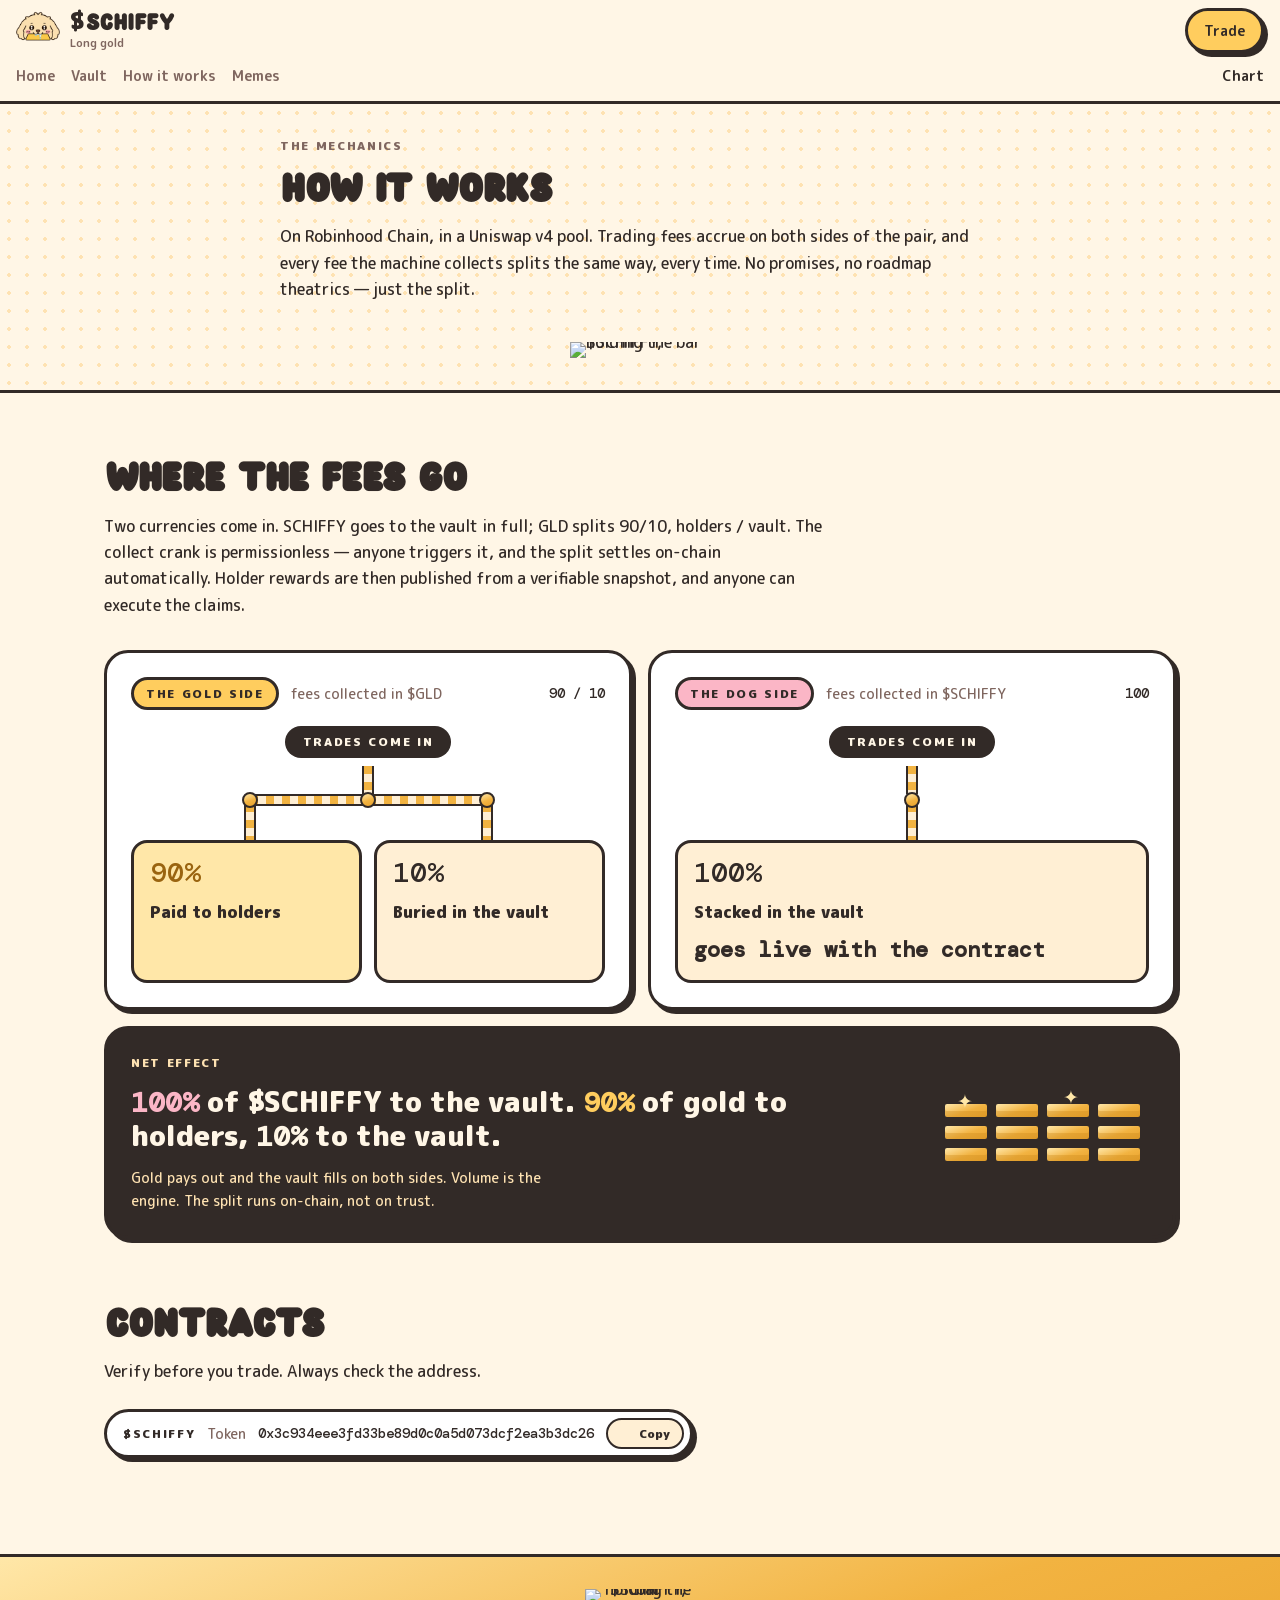
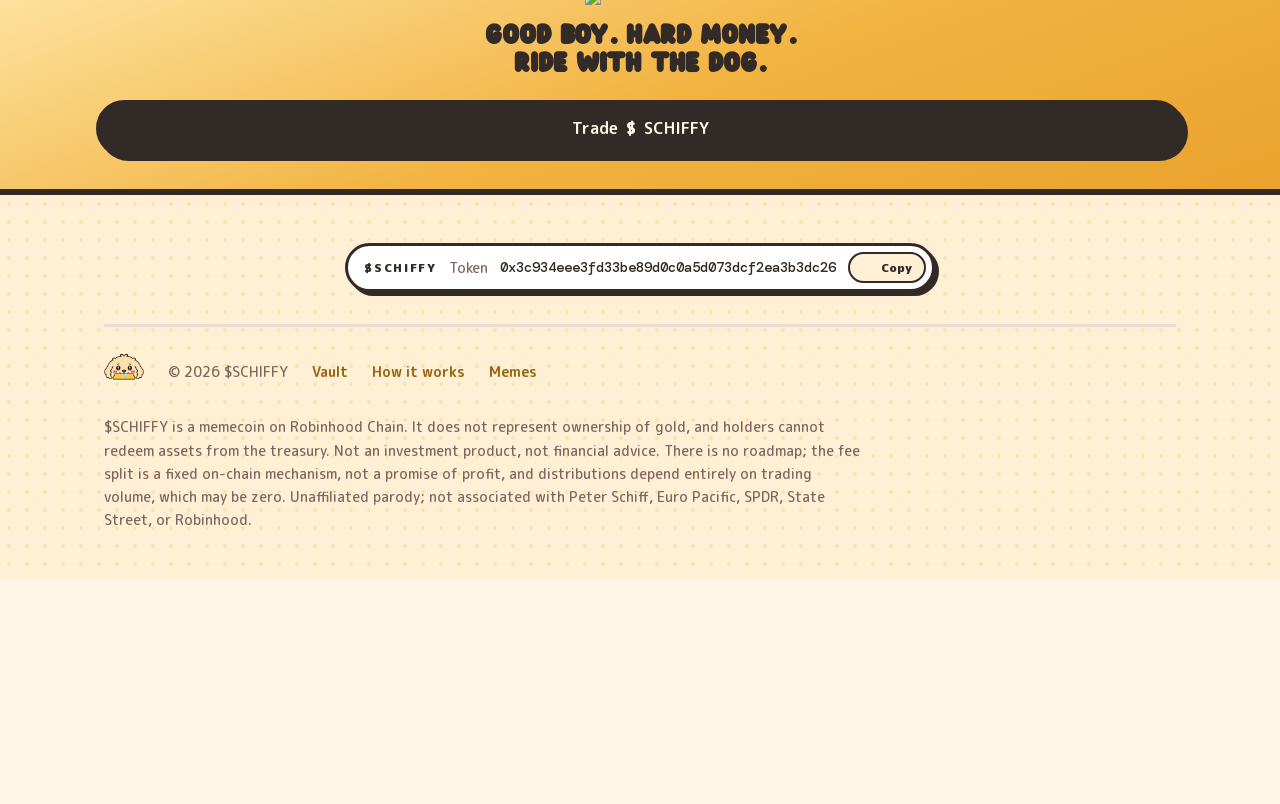
==== commit 460a3c8c: "update" ====
--- a/how/index.html
+++ b/how/index.html
@@ -3428,7 +3428,7 @@
     <title>$SCHIFFY — He doesn&#x27;t fetch. He accumulates.</title>
     <meta
       name="description"
-      content="The golden retriever that doesn&#x27;t fetch — he accumulates. $SCHIFFY trades against WETH on Robinhood Chain; every trade stacks $SCHIFFY in the vault and pays WETH back to holders, on-chain. Good boy. Hard money."
+      content="The golden retriever that doesn&#x27;t fetch — he accumulates. Every trade stacks $SCHIFFY in the vault and pays gold back to holders, on-chain. Good boy. Hard money."
     />
     <meta
       property="og:title"
@@ -3436,7 +3436,7 @@
     />
     <meta
       property="og:description"
-      content="The golden retriever that doesn&#x27;t fetch — he accumulates. $SCHIFFY trades against WETH on Robinhood Chain; every trade stacks $SCHIFFY in the vault and pays WETH back to holders, on-chain. Good boy. Hard money."
+      content="The golden retriever that doesn&#x27;t fetch — he accumulates. Every trade stacks $SCHIFFY in the vault and pays gold back to holders, on-chain. Good boy. Hard money."
     />
     <meta property="og:url" content="https://schiffy.gold" />
     <meta property="og:site_name" content="$SCHIFFY" />
@@ -3457,7 +3457,7 @@
     />
     <meta
       name="twitter:description"
-      content="The golden retriever that doesn&#x27;t fetch — he accumulates. $SCHIFFY trades against WETH on Robinhood Chain; every trade stacks $SCHIFFY in the vault and pays WETH back to holders, on-chain. Good boy. Hard money."
+      content="The golden retriever that doesn&#x27;t fetch — he accumulates. Every trade stacks $SCHIFFY in the vault and pays gold back to holders, on-chain. Good boy. Hard money."
     />
     <meta
       name="twitter:image"
@@ -3548,7 +3548,7 @@
                   font-weight: var(--fw-strong);
                   color: var(--ink-500);
                 "
-                >Paired with WETH</span
+                >Long gold</span
               ></span
             ></a
           >
@@ -3761,9 +3761,7 @@
                   line-height: var(--lh-body);
                 "
               >
-                <span style="font-family: var(--font-body); font-weight: 900"
-                  >$</span
-                >SCHIFFY trades against WETH on Robinhood Chain, in a Uniswap v4 pool. Trading fees
+                On Robinhood Chain, in a Uniswap v4 pool. Trading fees
                 accrue on both sides of the pair, and every fee the machine
                 collects splits the same way, every time. No promises, no
                 roadmap theatrics — just the split.
@@ -3817,7 +3815,7 @@
                 line-height: var(--lh-body);
               "
             >
-              Two currencies come in. SCHIFFY goes to the vault in full; WETH
+              Two currencies come in. SCHIFFY goes to the vault in full; GLD
               splits 90/10, holders / vault. The collect crank is permissionless
               — anyone triggers it, and the split settles on-chain
               automatically. Holder rewards are then published from a verifiable
@@ -3858,10 +3856,10 @@
                     text-transform: uppercase;
                     line-height: 1.6;
                   "
-                  >The WETH side</span
+                  >The gold side</span
                 ><span style="font-size: var(--fs-small); color: var(--ink-500)"
                   >fees collected in
-                  <!-- -->WETH</span
+                  <!-- -->$GLD</span
                 >
                 <div style="flex: 1"></div>
                 <span
@@ -4079,7 +4077,7 @@
                       line-height: var(--lh-body);
                     "
                   >
-                    WETH, claimable on-chain by $SCHIFFY holders
+                    Tokenized gold, claimable on-chain by $SCHIFFY holders
                   </div>
                 </div>
                 <div
@@ -4411,7 +4409,7 @@
                     "
                     >90%</span
                   >
-                  of WETH to holders,
+                  of gold to holders,
                   <span style="font-family: var(--font-mono)">10%</span> to the
                   vault.
                 </div>
@@ -4424,7 +4422,7 @@
                     max-width: 460px;
                   "
                 >
-                  WETH pays out and the vault fills on both sides. Volume is the
+                  Gold pays out and the vault fills on both sides. Volume is the
                   engine. The split runs on-chain, not on trust.
                 </div>
               </div>
@@ -4798,7 +4796,7 @@
         </section>
       </main>
       <!--$--><!--/$-->
-      <footer style="border-top:var(--outline);background-image:var(--pattern-dot);background-size:var(--pattern-dot-size);background-color:var(--cream-200)"><div class="max" style="padding:var(--sp-7) var(--sp-5)"><div style="display:flex;flex-wrap:wrap;gap:var(--sp-3);justify-content:center"><div style="display:flex;align-items:center;gap:var(--sp-3);background:var(--white);border:var(--outline);border-radius:var(--r-pill);padding:6px 6px 6px 16px;box-shadow:var(--shadow-sticker);flex-wrap:wrap;max-width:100%"><span style="font-size:var(--fs-caption);font-weight:var(--fw-heavy);letter-spacing:var(--ls-caps);text-transform:uppercase;color:var(--ink-900)">$SCHIFFY</span><span style="font-size:var(--fs-small);color:var(--ink-500)">Token</span><code style="font-family:var(--font-mono);font-size:var(--fs-small);color:var(--ink-900)">0x3c934eee3fd33be89d0c0a5d073dcf2ea3b3dc26</code><button style="all:unset;cursor:pointer;display:flex;align-items:center;gap:6px;background:var(--cream-200);border:2px solid var(--ink-900);border-radius:var(--r-pill);padding:4px 12px;font-size:var(--fs-caption);font-weight:var(--fw-heavy)"><span aria-hidden="true" style="display:inline-block;width:13px;height:13px;flex:0 0 auto;background:var(--ink-900);-webkit-mask-image:url(&quot;https://unpkg.com/lucide-static@0.428.0/icons/copy.svg&quot;);mask-image:url(&quot;https://unpkg.com/lucide-static@0.428.0/icons/copy.svg&quot;);-webkit-mask-repeat:no-repeat;mask-repeat:no-repeat;-webkit-mask-size:contain;mask-size:contain;-webkit-mask-position:center;mask-position:center"></span>Copy</button></div></div><div style="display:flex;align-items:center;gap:var(--sp-5);margin-top:var(--sp-6);padding-top:var(--sp-5);border-top:3px solid var(--ink-100);flex-wrap:wrap"><span style="display:inline-block;line-height:0"><style>@keyframes schiffy-wag{0%,100%{transform:rotate(-2deg)}50%{transform:rotate(2deg)}}</style><img src="/art/nav-icon.png" alt="$SCHIFFY" style="width:40px;height:auto;display:block;transform-origin:50% 85%;animation:none"/></span><span style="font-size:var(--fs-small);color:var(--ink-500)">© 2026 $SCHIFFY</span><a style="color:var(--text-link);text-decoration:none;font-weight:var(--fw-strong);font-size:var(--fs-small)" href="/vault">Vault</a><a style="color:var(--text-link);text-decoration:none;font-weight:var(--fw-strong);font-size:var(--fs-small)" href="/how">How it works</a><a style="color:var(--text-link);text-decoration:none;font-weight:var(--fw-strong);font-size:var(--fs-small)" href="/memes">Memes</a></div><p style="margin-top:var(--sp-5);margin-bottom:0;max-width:760px;font-size:var(--fs-small);line-height:var(--lh-body);color:var(--ink-500)">$SCHIFFY is a memecoin paired with WETH on Robinhood Chain. It does not represent ownership of WETH, and holders cannot redeem assets from the treasury. Not an investment product, not financial advice. There is no roadmap; the fee split is a fixed on-chain mechanism, not a promise of profit, and distributions depend entirely on trading volume, which may be zero. Unaffiliated parody; not associated with Peter Schiff, Euro Pacific, SPDR, State Street, or Robinhood.</p></div></footer>
+      <footer style="border-top:var(--outline);background-image:var(--pattern-dot);background-size:var(--pattern-dot-size);background-color:var(--cream-200)"><div class="max" style="padding:var(--sp-7) var(--sp-5)"><div style="display:flex;flex-wrap:wrap;gap:var(--sp-3);justify-content:center"><div style="display:flex;align-items:center;gap:var(--sp-3);background:var(--white);border:var(--outline);border-radius:var(--r-pill);padding:6px 6px 6px 16px;box-shadow:var(--shadow-sticker);flex-wrap:wrap;max-width:100%"><span style="font-size:var(--fs-caption);font-weight:var(--fw-heavy);letter-spacing:var(--ls-caps);text-transform:uppercase;color:var(--ink-900)">$SCHIFFY</span><span style="font-size:var(--fs-small);color:var(--ink-500)">Token</span><code style="font-family:var(--font-mono);font-size:var(--fs-small);color:var(--ink-900)">0x3c934eee3fd33be89d0c0a5d073dcf2ea3b3dc26</code><button style="all:unset;cursor:pointer;display:flex;align-items:center;gap:6px;background:var(--cream-200);border:2px solid var(--ink-900);border-radius:var(--r-pill);padding:4px 12px;font-size:var(--fs-caption);font-weight:var(--fw-heavy)"><span aria-hidden="true" style="display:inline-block;width:13px;height:13px;flex:0 0 auto;background:var(--ink-900);-webkit-mask-image:url(&quot;https://unpkg.com/lucide-static@0.428.0/icons/copy.svg&quot;);mask-image:url(&quot;https://unpkg.com/lucide-static@0.428.0/icons/copy.svg&quot;);-webkit-mask-repeat:no-repeat;mask-repeat:no-repeat;-webkit-mask-size:contain;mask-size:contain;-webkit-mask-position:center;mask-position:center"></span>Copy</button></div></div><div style="display:flex;align-items:center;gap:var(--sp-5);margin-top:var(--sp-6);padding-top:var(--sp-5);border-top:3px solid var(--ink-100);flex-wrap:wrap"><span style="display:inline-block;line-height:0"><style>@keyframes schiffy-wag{0%,100%{transform:rotate(-2deg)}50%{transform:rotate(2deg)}}</style><img src="/art/nav-icon.png" alt="$SCHIFFY" style="width:40px;height:auto;display:block;transform-origin:50% 85%;animation:none"/></span><span style="font-size:var(--fs-small);color:var(--ink-500)">© 2026 $SCHIFFY</span><a style="color:var(--text-link);text-decoration:none;font-weight:var(--fw-strong);font-size:var(--fs-small)" href="/vault">Vault</a><a style="color:var(--text-link);text-decoration:none;font-weight:var(--fw-strong);font-size:var(--fs-small)" href="/how">How it works</a><a style="color:var(--text-link);text-decoration:none;font-weight:var(--fw-strong);font-size:var(--fs-small)" href="/memes">Memes</a></div><p style="margin-top:var(--sp-5);margin-bottom:0;max-width:760px;font-size:var(--fs-small);line-height:var(--lh-body);color:var(--ink-500)">$SCHIFFY is a memecoin on Robinhood Chain. It does not represent ownership of gold, and holders cannot redeem assets from the treasury. Not an investment product, not financial advice. There is no roadmap; the fee split is a fixed on-chain mechanism, not a promise of profit, and distributions depend entirely on trading volume, which may be zero. Unaffiliated parody; not associated with Peter Schiff, Euro Pacific, SPDR, State Street, or Robinhood.</p></div></footer>
     </div>
     <script
       src="/file/static/immutable/chunks/25kvgcvbp6c14.js"
@@ -4811,7 +4809,7 @@
     <script>
       self.__next_f.push([
         1,
-        '1:"$Sreact.fragment"\n2:I[51000,["/file/static/immutable/chunks/2corl6wyj4669.js","/file/static/immutable/chunks/0kk-g0bmweeqv.js"],"default"]\n3:I[39756,["/file/static/immutable/chunks/2corl6wyj4669.js","/file/static/immutable/chunks/0kk-g0bmweeqv.js"],"default"]\n4:I[37457,["/file/static/immutable/chunks/2corl6wyj4669.js","/file/static/immutable/chunks/0kk-g0bmweeqv.js"],"default"]\n5:I[47257,["/file/static/immutable/chunks/2corl6wyj4669.js","/file/static/immutable/chunks/0kk-g0bmweeqv.js"],"ClientPageRoot"]\n6:I[69309,["/file/static/immutable/chunks/2corl6wyj4669.js","/file/static/immutable/chunks/0kk-g0bmweeqv.js","/file/static/immutable/chunks/05fhug02wrw_d.js"],"default"]\n9:I[97367,["/file/static/immutable/chunks/2corl6wyj4669.js","/file/static/immutable/chunks/0kk-g0bmweeqv.js"],"OutletBoundary"]\na:"$Sreact.suspense"\nd:I[97367,["/file/static/immutable/chunks/2corl6wyj4669.js","/file/static/immutable/chunks/0kk-g0bmweeqv.js"],"ViewportBoundary"]\nf:I[97367,["/file/static/immutable/chunks/2corl6wyj4669.js","/file/static/immutable/chunks/0kk-g0bmweeqv.js"],"MetadataBoundary"]\n11:I[68027,["/file/static/immutable/chunks/2corl6wyj4669.js","/file/static/immutable/chunks/0kk-g0bmweeqv.js"],"default",1]\n:HL["/file/static/immutable/chunks/1c6tff8xmmyeq.css","style"]\n:HL["/file/static/immutable/chunks/1duzcragy5dhe.css","style"]\n:HL["/file/static/immutable/chunks/2vscjlrm4kkk9.css","style"]\n:HL["/file/static/immutable/media/0020eb8cdd9f5ceb-s.p.3xr0kr112zjge.woff2","font",{"crossOrigin":"","type":"font/woff2"}]\n:HL["/file/static/immutable/media/00cbdcdc1d6bd8e9-s.p.0b-cp93mce5xi.woff2","font",{"crossOrigin":"","type":"font/woff2"}]\n:HL["/file/static/immutable/media/00e7f0a21678759e-s.p.3mvr8qkmtqcty.woff2","font",{"crossOrigin":"","type":"font/woff2"}]\n:HL["/file/static/immutable/media/00f038519c37c519-s.p.3p66uqoe6piig.woff2","font",{"crossOrigin":"","type":"font/woff2"}]\n:HL["/file/static/immutable/media/011980d1c49a1cf9-s.p.3_izrb3dlzuyi.woff2","font",{"crossOrigin":"","type":"font/woff2"}]\n:HL["/file/static/immutable/media/01bbfc34f5229e0b-s.p.2w2o0eomop1cr.woff2","font",{"crossOrigin":"","type":"font/woff2"}]\n:HL["/file/static/immutable/media/01cfe04e2465d081-s.p.24tlzgzymuau1.woff2","font",{"crossOrigin":"","type":"font/woff2"}]\n:HL["/file/static/immutable/media/0334ba8576354988-s.p.36qqc7sp5cvpa.woff2","font",{"crossOrigin":"","type":"font/woff2"}]\n:HL["/file/static/immutable/media/03d8e4b1e41dfaf3-s.p.3rx7m6iw2b5bh.woff2","font",{"crossOrigin":"","type":"font/woff2"}]\n:HL["/file/static/immutable/media/040b73bbacf20a10-s.p.0927a4a5jt23o.woff2","font",{"crossOrigin":"","type":"font/woff2"}]\n:HL["/file/static/immutable/media/0491265ffe57d217-s.p.3bau5ttn39tt1.woff2","font",{"crossOrigin":"","type":"font/woff2"}]\n:HL["/file/static/immutable/media/04b489f1dad3c0d9-s.p.27p9gxil8qejc.woff2","font",{"crossOrigin":"","type":"font/woff2"}]\n:HL["/file/static/immutable/media/0605de7ac2d51e30-s.p.3w0h73fzd5iux.woff2","font",{"crossOrigin":"","type":"font/woff2"}]\n:HL["/file/static/immutable/media/0625ae1d7c9515f1-s.p.0s5u4jy3umizr.woff2","font",{"crossOrigin":"","type":"font/woff2"}]\n:HL["/file/static/immutable/media/06ad5e14cea8a524-s.p.3hzmiusis9o06.woff2","font",{"crossOrigin":"","type":"font/woff2"}]\n:HL["/file/static/immutable/media/06e8ff5e145e9cfd-s.p.1ioz_h4f-qxol.woff2","font",{"crossOrigin":"","type":"font/woff2"}]\n:HL["/file/static/immutable/media/0702ef5e5a6830be-s.p.29khjhutvv6m_.woff2","font",{"crossOrigin":"","type":"font/woff2"}]\n:HL["/file/static/immutable/media/07d623db0f32bf19-s.p.2tg3kbgqu9c8p.woff2","font",{"crossOrigin":"","type":"font/woff2"}]\n:HL["/file/static/immutable/media/07e1b86a7736c3e7-s.p.1zhlbdsvpaccp.woff2","font",{"crossOrigin":"","type":"font/woff2"}]\n:HL["/file/static/immutable/media/08b39b4f9ca45fb2-s.p.03eiwsq-gprf6.woff2","font",{"crossOrigin":"","type":"font/woff2"}]\n:HL["/file/static/immutable/media/08d6ab75d954e9dc-s.p.35tpxq7zdd4x2.woff2","font",{"crossOrigin":"","type":"font/woff2"}]\n:HL["/file/static/immutable/media/0994b6a82ef4a8c3-s.p.1j5-slyw_2bnr.woff2","font",{"crossOrigin":"","type":"font/woff2"}]\n:HL["/file/static/immutable/media/09aec25a9dd3b024-s.p.2rt6xsaxvorvq.woff2","font",{"crossOrigin":"","type":"font/woff2"}]\n:HL["/file/static/immutable/media/0c4c1ef17df0104f-s.p.1-0hamivryim-.woff2","font",{"crossOrigin":"","type":"font/woff2"}]\n:HL["/file/static/immutable/media/0d2d633d7022ef69-s.p.0u3nckp6pdc-_.woff2","font",{"crossOrigin":"","type":"font/woff2"}]\n:HL["/file/static/immutable/media/0de36441987432e3-s.p.44-4e725mitiy.woff2","font",{"crossOrigin":"","type":"font/woff2"}]\n:HL["/file/static/immutable/media/0e3420f47bc396ed-s.p.02pomn65cnmn5.woff2","font",{"crossOrigin":"","type":"font/woff2"}]\n:HL["/file/static/immutable/media/0e401709bedf38c5-s.p.16uhp4mlfe69e.woff2","font",{"crossOrigin":"","type":"font/woff2"}]\n:HL["/file/static/immutable/media/0e73b8c9d5e32583-s.p.30fkxp-81ieco.woff2","font",{"crossOrigin":"","type":"font/woff2"}]\n:HL["/file/static/immutable/media/0e8663ca58e8aaa2-s.p.3y9a3s3188p9s.woff2","font",{"crossOrigin":"","type":"font/woff2"}]\n:HL["/file/static/immutable/media/0e9c6bf37e3c0515-s.p.2p1ys2apa54jw.woff2","font",{"crossOrigin":"","type":"font/woff2"}]\n:HL["/file/static/immutable/media/0f41e2f439ace65b-s.p.0d-6hul38lija.woff2","font",{"crossOrigin":"","type":"font/woff2"}]\n:HL["/file/static/immutable/media/0f53c49731b46299-s.p.1edttzrfc-sje.woff2","font",{"crossOrigin":"","type":"font/woff2"}]\n:HL["/file/static/immutable/media/0f94db50b846a6a1-s.p.26l5jro6cydgx.woff2","font",{"crossOrigin":"","type":"font/woff2"}]\n:HL["/file/static/immutable/media/0fde8ea31b755609-s.p.0riw817v_ofim.woff2","font",{"crossOrigin":"","type":"font/woff2"}]\n:HL["/file/static/immutable/media/1012b05c9d3d5697-s.p.2b53c6gr-ix--.woff2","font",{"crossOrigin":"","type":"font/woff2"}]\n:HL["/file/static/immutable/media/1029d326a5895ee7-s.p.11251lgqui6wu.woff2","font",{"crossOrigin":"","type":"font/woff2"}]\n:HL["/file/static/immutable/media/1088aceddbd57e7f-s.p.1_4b4705u11ai.woff2","font",{"crossOrigin":"","type":"font/woff2"}]\n:HL["/file/static/immutable/media/114e2a253743d3ab-s.p.1bal2eu1tu-wo.woff2","font",{"crossOrigin":"","type":"font/woff2"}]\n:HL["/file/static/immutable/media/11fc993f73d6aa2c-s.p.0u-h-yeq5lkip.woff2","font",{"crossOrigin":"","type":"font/woff2"}]\n:HL["/file/static/immutable/media/122ec711b09d0995-s.p.2xjmvlbz78pvb.woff2","font",{"crossOrigin":"","type":"font/woff2"}]\n:HL["/file/static/immutable/media/131b9961ae036b7d-s.p.287ow4dwjzyi4.woff2","font",{"crossOrigin":"","type":"font/woff2"}]\n:HL["/file/static/immutable/media/1333edef936fe0f0-s.p.3a23sh7nyvxyb.woff2","font",{"crossOrigin":"","type":"font/woff2"}]\n:HL["/file/static/immutable/media/135e2f13029ff517-s.p.426tqc7es8dr5.woff2","font",{"crossOrigin":"","type":"font/woff2"}]\n:HL["/file/static/immutable/media/139213afd47b430c-s.p.24s-_sxoeo9eg.woff2","font",{"crossOrigin":"","type":"font/woff2"}]\n:HL["/file/static/immutable/media/139f5447a11721a7-s.p.3kj0mfo94ynt3.woff2","font",{"crossOrigin":"","type":"font/woff2"}]\n:HL["/file/static/immutable/media/14035c9b4e2946bb-s.p.09tw5jrk5rj5-.woff2","font",{"crossOrigin":"","type":"font/woff2"}]\n:HL["/file/static/immutable/media/142dfee3dc648c56-s.p.1tumnw6zbcrb9.woff2","font",{"crossOrigin":"","type":"font/woff2"}]\n:HL["/file/static/immutable/media/1452cba13f768070-s.p.0p90umsfhq9q3.woff2","font",{"crossOrigin":"","type":"font/woff2"}]\n:HL["/file/static/immutable/media/1494e2fd417fb345-s.p.1-1jgka9e23mu.woff2","font",{"crossOrigin":"","type":"font/woff2"}]\n:HL["/file/static/immutable/media/150144c397d1a9ea-s.p.1rnupd_zhp_ey.woff2","font",{"crossOrigin":"","type":"font/woff2"}]\n:HL["/file/static/immutable/media/165b37075b9c812d-s.p.0xzib_qyz90f-.woff2","font",{"crossOrigin":"","type":"font/woff2"}]\n:HL["/file/static/immutable/media/17ff2a90ba9e319b-s.p.22prorrldag0v.woff2","font",{"crossOrigin":"","type":"font/woff2"}]\n:HL["/file/static/immutable/media/180b6e697919e0b3-s.p.1wqqf8yt_mkam.woff2","font",{"crossOrigin":"","type":"font/woff2"}]\n:HL["/file/static/immutable/media/18543ace01fd87d0-s.p.32iase85_m66g.woff2","font",{"crossOrigin":"","type":"font/woff2"}]\n:HL["/file/static/immutable/media/18dc53c93b1d064e-s.p.23lfhdoa8-pvb.woff2","font",{"crossOrigin":"","type":"font/woff2"}]\n:HL["/file/static/immutable/media/1a9b4c1fb4e14aea-s.p.455y_hkq366w3.woff2","font",{"crossOrigin":"","type":"font/woff2"}]\n:HL["/file/static/immutable/media/1aaece6e1118950d-s.p.37v_uthl3rgbi.woff2","font",{"crossOrigin":"","type":"font/woff2"}]\n:HL["/file/static/immutable/media/1abbf767cbfc15d5-s.p.3xodtx2ybfts1.woff2","font",{"crossOrigin":"","type":"font/woff2"}]\n:HL["/file/static/immutable/media/1ac2380e94a2b2aa-s.p.0cz771au1s_s7.woff2","font",{"crossOrigin":"","type":"font/woff2"}]\n:HL["/file/static/immutable/media/1aee17f475e62ad2-s.p.2uuccey645eak.woff2","font",{"crossOrigin":"","type":"font/woff2"}]\n:HL["/file/static/immutable/media/1b2ee4498fac6bc7-s.p.2xgl5n7g6ubw4.woff2","font",{"crossOrigin":"","type":"font/woff2"}]\n:HL["/file/static/immutable/media/1bd6d07d8461a9b3-s.p.31efz_atyyibl.woff2","font",{"crossOrigin":"","type":"font/woff2"}]\n:HL["/file/static/immutable/media/1c2e6831eca5658d-s.p.3jtiuox6nw_at.woff2","font",{"crossOrigin":"","type":"font/woff2"}]\n:HL["/file/static/immutable/media/1e01606346ac277f-s.p.3ta_esqgw-6j_.woff2","font",{"crossOrigin":"","type":"font/woff2"}]\n:HL["/file/static/immutable/media/1e94c2ce13c787ff-s.p.0u6gta6q7y-6p.woff2","font",{"crossOrigin":"","type":"font/woff2"}]\n:HL["/file/static/immutable/media/1ed86a2327191129-s.p.40bqv0yl23ssp.woff2","font",{"crossOrigin":"","type":"font/woff2"}]\n:HL["/file/static/immutable/media/1ee6519db54b33f8-s.p.41ps9wkoo8pi1.woff2","font",{"crossOrigin":"","type":"font/woff2"}]\n:HL["/file/static/immutable/media/1f6d562a6f504d8a-s.p.3unvzuk-l4bk4.woff2","font",{"crossOrigin":"","type":"font/woff2"}]\n:HL["/file/static/immutable/media/1f7156c74acf0912-s.p.3otmaq97zq9to.woff2","font",{"crossOrigin":"","type":"font/woff2"}]\n:HL["/file/static/immutable/media/1f79a4e951ed9cc8-s.p.1dx_-i85ce3k_.woff2","font",{"crossOrigin":"","type":"font/woff2"}]\n:HL["/file/static/immutable/media/20c9c5eb5092990f-s.p.17eetfce1-e0y.woff2","font",{"crossOrigin":"","type":"font/woff2"}]\n:HL["/file/static/immutable/media/20d040491cb4efe6-s.p.2u5bq74lcr9_b.woff2","font",{"crossOrigin":"","type":"font/woff2"}]\n:HL["/file/static/immutable/media/2295525dca88d384-s.p.1555xmau-imng.woff2","font",{"crossOrigin":"","type":"font/woff2"}]\n:HL["/file/static/immutable/media/229f1b394d6ccd24-s.p.3lqoe2h6e5u4o.woff2","font",{"crossOrigin":"","type":"font/woff2"}]\n:HL["/file/static/immutable/media/22e7fdf7ae7b0a04-s.p.3izs-2xp6j3f3.woff2","font",{"crossOrigin":"","type":"font/woff2"}]\n:HL["/file/static/immutable/media/230bdc2503c26058-s.p.41w8e7eds1ebf.woff2","font",{"crossOrigin":"","type":"font/woff2"}]\n:HL["/file/static/immutable/media/24bdc8e8beafa52d-s.p.0jic52pzy_lna.woff2","font",{"crossOrigin":"","type":"font/woff2"}]\n:HL["/file/static/immutable/media/25c159db26868473-s.p.2ql4mkcii9re9.woff2","font",{"crossOrigin":"","type":"font/woff2"}]\n:HL["/file/static/immutable/media/25c6da777702d286-s.p.3zrzb-rccoapx.woff2","font",{"crossOrigin":"","type":"font/woff2"}]\n:HL["/file/static/immutable/media/269c31afed84c109-s.p.2bfqouwuw1gdd.woff2","font",{"crossOrigin":"","type":"font/woff2"}]\n:HL["/file/static/immutable/media/26b4cc845a6cd496-s.p.2xfh95g0awa4d.woff2","font",{"crossOrigin":"","type":"font/woff2"}]\n:HL["/file/static/immutable/media/277078638f4552f1-s.p.15agw1y4pee2n.woff2","font",{"crossOrigin":"","type":"font/woff2"}]\n:HL["/file/static/immutable/media/2813975c326731b6-s.p.3b09lgh9pejl0.woff2","font",{"crossOrigin":"","type":"font/woff2"}]\n:HL["/file/static/immutable/media/28f4e853ed5549bc-s.p.0xfut6foqex_5.woff2","font",{"crossOrigin":"","type":"font/woff2"}]\n:HL["/file/static/immutable/media/294a3d135f87b770-s.p.0lzlxgwaqct-t.woff2","font",{"crossOrigin":"","type":"font/woff2"}]\n:HL["/file/static/immutable/media/2ad26b0aed020483-s.p.0fj9r1dur--_c.woff2","font",{"crossOrigin":"","type":"font/woff2"}]\n:HL["/file/static/immutable/media/2b53595a8c29d6bd-s.p.3uck0p9flida5.woff2","font",{"crossOrigin":"","type":"font/woff2"}]\n:HL["/file/static/immutable/media/2b9d3a86b0962999-s.p.1qy6-0r7nlcbh.woff2","font",{"crossOrigin":"","type":"font/woff2"}]\n:HL["/file/static/immutable/media/2bc71f1cd4a3a9ae-s.p.2gcr4r2fa56os.woff2","font",{"crossOrigin":"","type":"font/woff2"}]\n:HL["/file/static/immutable/media/2bebe18982be2ee4-s.p.1yn4p3td6mugr.woff2","font",{"crossOrigin":"","type":"font/woff2"}]\n:HL["/file/static/immutable/media/2c0d5edc3f0b165e-s.p.2ukw9buiwu9lr.woff2","font",{"crossOrigin":"","type":"font/woff2"}]\n:HL["/file/static/immutable/media/2c95edfdef5ef99c-s.p.0lpvrcacnea5e.woff2","font",{"crossOrigin":"","type":"font/woff2"}]\n:HL["/file/static/immutable/media/2caed07e4edeb781-s.p.3z8u1y34s16af.woff2","font",{"crossOrigin":"","type":"font/woff2"}]\n:HL["/file/static/immutable/media/2cd5b565f775c5f4-s.p.0ajph2ah4x_is.woff2","font",{"crossOrigin":"","type":"font/woff2"}]\n:HL["/file/static/immutable/media/2d0bcc4ad908ae2c-s.p.0svxwbd-rtghg.woff2","font",{"crossOrigin":"","type":"font/woff2"}]\n:HL["/file/static/immutable/media/2f0800530f1d7f09-s.p.33xxy1hqz6wm_.woff2","font",{"crossOrigin":"","type":"font/woff2"}]\n:HL["/file/static/immutable/media/2f3679e201e06608-s.p.1wk9ingwhpq43.woff2","font",{"crossOrigin":"","type":"font/woff2"}]\n:HL["/file/static/immutable/media/2f74384df1aa965d-s.p.00lyo9hg1uk1e.woff2","font",{"crossOrigin":"","type":"font/woff2"}]\n:HL["/file/static/immutable/media/30480f4c16939ec7-s.p.1vcemepk3i-q_.woff2","font",{"crossOrigin":"","type":"font/woff2"}]\n:HL["/file/static/immutable/media/3141266b57f873b2-s.p.2z_59fjzg1m3x.woff2","font",{"crossOrigin":"","type":"font/woff2"}]\n:HL["/file/static/immutable/media/315547b37533fdd3-s.p.1jlnptme92ry6.woff2","font",{"crossOrigin":"","type":"font/woff2"}]\n:HL["/file/static/immutable/media/330d97830092caac-s.p.2iqa84cgd4okg.woff2","font",{"crossOrigin":"","type":"font/woff2"}]\n:HL["/file/static/immutable/media/3375f11edf064e87-s.p.2mumcs97t2szo.woff2","font",{"crossOrigin":"","type":"font/woff2"}]\n:HL["/file/static/immutable/media/339fb0f3c51b3345-s.p.3kog3-o-oe195.woff2","font",{"crossOrigin":"","type":"font/woff2"}]\n:HL["/file/static/immutable/media/33ffbec50cba5450-s.p.40pydi_z82a5o.woff2","font",{"crossOrigin":"","type":"font/woff2"}]\n:HL["/file/static/immutable/media/3411469685b51056-s.p.2xgimw4__37dz.woff2","font",{"crossOrigin":"","type":"font/woff2"}]\n:HL["/file/static/immutable/media/3431fdb08ef0f1c2-s.p.26br9awtrxcqw.woff2","font",{"crossOrigin":"","type":"font/woff2"}]\n:HL["/file/static/immutable/media/34ca4efabd4fd99a-s.p.0l_nhwbj90xvv.woff2","font",{"crossOrigin":"","type":"font/woff2"}]\n:HL["/file/static/immutable/media/34f4c6403b3f47eb-s.p.12-j8ahvb7jmb.woff2","font",{"crossOrigin":"","type":"font/woff2"}]\n:HL["/file/static/immutable/media/352d79210435f57d-s.p.3t1iy2uthbkgk.woff2","font",{"crossOrigin":"","type":"font/woff2"}]\n:HL["/file/static/immutable/media/35b7f112078719f0-s.p.0hkourebt0jxa.woff2","font",{"crossOrigin":"","type":"font/woff2"}]\n:HL["/file/static/immutable/media/36363bfb06833f56-s.p.048ctm9k7u_u3.woff2","font",{"crossOrigin":"","type":"font/woff2"}]\n:HL["/file/static/immutable/media/3724fc384abc1387-s.p.1tn41vwktv871.woff2","font",{"crossOrigin":"","type":"font/woff2"}]\n:HL["/file/static/immutable/media/376d0a9bd3a2d12d-s.p.1m8rrq_ns926n.woff2","font",{"crossOrigin":"","type":"font/woff2"}]\n:HL["/file/static/immutable/media/377e4384b57b0c3c-s.p.225-5c08xhm7u.woff2","font",{"crossOrigin":"","type":"font/woff2"}]\n:HL["/file/static/immutable/media/387d8fd19c552ae9-s.p.0g2xbvi-8uk2j.woff2","font",{"crossOrigin":"","type":"font/woff2"}]\n:HL["/file/static/immutable/media/3a1c34449ff1b096-s.p.372x4j0laiff9.woff2","font",{"crossOrigin":"","type":"font/woff2"}]\n:HL["/file/static/immutable/media/3a24a10e77120887-s.p.1v3npmu1u-nfa.woff2","font",{"crossOrigin":"","type":"font/woff2"}]\n:HL["/file/static/immutable/media/3a8d0776e484f1c8-s.p.02cl4twqluzg1.woff2","font",{"crossOrigin":"","type":"font/woff2"}]\n:HL["/file/static/immutable/media/3ba7a7653a56cced-s.p.12_htkn9_3ey1.woff2","font",{"crossOrigin":"","type":"font/woff2"}]\n:HL["/file/static/immutable/media/3c4149dd410411f5-s.p.3nfy_nhqhz-7k.woff2","font",{"crossOrigin":"","type":"font/woff2"}]\n:HL["/file/static/immutable/media/3c9f78c7e5453747-s.p.3w8rdd0wjebxh.woff2","font",{"crossOrigin":"","type":"font/woff2"}]\n:HL["/file/static/immutable/media/3d9448f7cdfb05af-s.p.1i98nf3g230me.woff2","font",{"crossOrigin":"","type":"font/woff2"}]\n:HL["/file/static/immutable/media/3e57e22887753839-s.p.2q1w1wsjv5lkd.woff2","font",{"crossOrigin":"","type":"font/woff2"}]\n:HL["/file/static/immutable/media/3ed56b6eea9c71ea-s.p.1sskhn5q03kf6.woff2","font",{"crossOrigin":"","type":"font/woff2"}]\n:HL["/file/static/immutable/media/3eda94ef92368b75-s.p.0gaup2q0e-_yn.woff2","font",{"crossOrigin":"","type":"font/woff2"}]\n:HL["/file/static/immutable/media/3fd4dd406e254db5-s.p.2vvmy84861rm2.woff2","font",{"crossOrigin":"","type":"font/woff2"}]\n:HL["/file/static/immutable/media/40e22999d5435eb2-s.p.2__rloqefaaze.woff2","font",{"crossOrigin":"","type":"font/woff2"}]\n:HL["/file/static/immutable/media/41606faf528b187e-s.p.35pg3z55krvg2.woff2","font",{"crossOrigin":"","type":"font/woff2"}]\n:HL["/file/static/immutable/media/41ad0c01bfea62b1-s.p.017fy58u_0bfw.woff2","font",{"crossOrigin":"","type":"font/woff2"}]\n:HL["/file/static/immutable/media/41df401a1aaba2b0-s.p.2wwqrlzlkim0w.woff2","font",{"crossOrigin":"","type":"font/woff2"}]\n:HL["/file/static/immutable/media/426aec03ef9e9d34-s.p.0_srdxvp8g6x4.woff2","font",{"crossOrigin":"","type":"font/woff2"}]\n:HL["/file/static/immutable/media/42f775d5a9fb117e-s.p.1cbu1s6chuwcd.woff2","font",{"crossOrigin":"","type":"font/woff2"}]\n:HL["/file/static/immutable/media/43550ea93daa9cd7-s.p.45c9irzk3q3fq.woff2","font",{"crossOrigin":"","type":"font/woff2"}]\n:HL["/file/static/immutable/media/43a9912ec1daa912-s.p.01ptiud1wy8rh.woff2","font",{"crossOrigin":"","type":"font/woff2"}]\n:HL["/file/static/immutable/media/43e2a2ab4c409977-s.p.07ljayrph1ih6.woff2","font",{"crossOrigin":"","type":"font/woff2"}]\n:HL["/file/static/immutable/media/4405136711956488-s.p.2ycyi8ke62_e_.woff2","font",{"crossOrigin":"","type":"font/woff2"}]\n:HL["/file/static/immutable/media/446cacb7c3e0a802-s.p.0hlmb9jxdw0kb.woff2","font",{"crossOrigin":"","type":"font/woff2"}]\n:HL["/file/static/immutable/media/45f663d0a71a7417-s.p.3t8ipmsjjjz5u.woff2","font",{"crossOrigin":"","type":"font/woff2"}]\n:HL["/file/static/immutable/media/463bee6a2bdabef6-s.p.1uvoqbcb7c2ns.woff2","font",{"crossOrigin":"","type":"font/woff2"}]\n:HL["/file/static/immutable/media/46502375b557c926-s.p.3vilx7j4y6hjm.woff2","font",{"crossOrigin":"","type":"font/woff2"}]\n:HL["/file/static/immutable/media/469d34bbcbb06373-s.p.3djh__d7bfqiv.woff2","font",{"crossOrigin":"","type":"font/woff2"}]\n:HL["/file/static/immutable/media/475809258b95a750-s.p.12nji9_wse_xk.woff2","font",{"crossOrigin":"","type":"font/woff2"}]\n:HL["/file/static/immutable/media/47bf007b69aa7d00-s.p.3ykjqo36b4ufv.woff2","font",{"crossOrigin":"","type":"font/woff2"}]\n:HL["/file/static/immutable/media/48521a48faa6e3cf-s.p.2lfrs0l4a5cvr.woff2","font",{"crossOrigin":"","type":"font/woff2"}]\n:HL["/file/static/immutable/media/4890b91c2f72d158-s.p.2kypg8y4c_vpo.woff2","font",{"crossOrigin":"","type":"font/woff2"}]\n:HL["/file/static/immutable/media/4ad3a437e6db7392-s.p.3sic7i4-yzi93.woff2","font",{"crossOrigin":"","type":"font/woff2"}]\n:HL["/file/static/immutable/media/4b0befb4f473e7dd-s.p.34qpud-tqycpc.woff2","font",{"crossOrigin":"","type":"font/woff2"}]\n:HL["/file/static/immutable/media/4bef3d353d3660ed-s.p.1hsugb5uaflep.woff2","font",{"crossOrigin":"","type":"font/woff2"}]\n:HL["/file/static/immutable/media/4bfc9ba13595aceb-s.p.1n29hbvyfrx9-.woff2","font",{"crossOrigin":"","type":"font/woff2"}]\n:HL["/file/static/immutable/media/4c894305c5535957-s.p.0y0v3cft1i2lj.woff2","font",{"crossOrigin":"","type":"font/woff2"}]\n:HL["/file/static/immutable/media/4ca2fc2c408807d7-s.p.14qffcu4vv0cw.woff2","font",{"crossOrigin":"","type":"font/woff2"}]\n:HL["/file/static/immutable/media/4d1d015c05db9f88-s.p.3rxpa1aech6wz.woff2","font",{"crossOrigin":"","type":"font/woff2"}]\n:HL["/file/static/immutable/media/4ddcdb58f933d8dc-s.p.28vqgv9jfo15b.woff2","font",{"crossOrigin":"","type":"font/woff2"}]\n:HL["/file/static/immutable/media/4e1547d7113048e0-s.p.0zgwx9c5qr822.woff2","font",{"crossOrigin":"","type":"font/woff2"}]\n:HL["/file/static/immutable/media/4e417a5ea1535271-s.p.2ekbk9p3g796v.woff2","font",{"crossOrigin":"","type":"font/woff2"}]\n:HL["/file/static/immutable/media/4e4c35a4b6ca0be8-s.p.2kptunff4-gvr.woff2","font",{"crossOrigin":"","type":"font/woff2"}]\n:HL["/file/static/immutable/media/4e6b7897bf97ac5a-s.p.3bb9fxv86n2rm.woff2","font",{"crossOrigin":"","type":"font/woff2"}]\n:HL["/file/static/immutable/media/4f3f2dc47211318b-s.p.4340i7gnz1tas.woff2","font",{"crossOrigin":"","type":"font/woff2"}]\n:HL["/file/static/immutable/media/4f4cf261b869b740-s.p.0lh6qj4dp261x.woff2","font",{"crossOrigin":"","type":"font/woff2"}]\n:HL["/file/static/immutable/media/509d901419bb7881-s.p.3nybwgbx8c-pf.woff2","font",{"crossOrigin":"","type":"font/woff2"}]\n:HL["/file/static/immutable/media/50ed7abbaf2cdbe4-s.p.0wyecfafn-0a-.woff2","font",{"crossOrigin":"","type":"font/woff2"}]\n:HL["/file/static/immutable/media/5159d55f120356d6-s.p.4018csdsrg-im.woff2","font",{"crossOrigin":"","type":"font/woff2"}]\n:HL["/file/static/immutable/media/52372d4b7358a988-s.p.1dds49ppy1v9c.woff2","font",{"crossOrigin":"","type":"font/woff2"}]\n:HL["/file/static/immutable/media/52622c503156c785-s.p.3x32rnxxly08r.woff2","font",{"crossOrigin":"","type":"font/woff2"}]\n:HL["/file/static/immutable/media/534e2eb9d79c16c0-s.p.23ammvj-t4f_1.woff2","font",{"crossOrigin":"","type":"font/woff2"}]\n:HL["/file/static/immutable/media/53ab2f783ebc1e8e-s.p.3uuykvw-9yhys.woff2","font",{"crossOrigin":"","type":"font/woff2"}]\n:HL["/file/static/immutable/media/54af1df6e9cd2dd4-s.p.3lfx8-tvkn2o2.woff2","font",{"crossOrigin":"","type":"font/woff2"}]\n:HL["/file/static/immutable/media/55603022b36cf6bd-s.p.2ryw7hbj53azy.woff2","font",{"crossOrigin":"","type":"font/woff2"}]\n:HL["/file/static/immutable/media/56c685eb130f7298-s.p.0shfuabu9td97.woff2","font",{"crossOrigin":"","type":"font/woff2"}]\n:HL["/file/static/immutable/media/56d0629029ca763d-s.p.2n267iv12lpw4.woff2","font",{"crossOrigin":"","type":"font/woff2"}]\n:HL["/file/static/immutable/media/57121a81aca66b4d-s.p.3twyei1uc-51c.woff2","font",{"crossOrigin":"","type":"font/woff2"}]\n:HL["/file/static/immutable/media/5740e09cfa52cd78-s.p.2cgo3o9a9a2h4.woff2","font",{"crossOrigin":"","type":"font/woff2"}]\n:HL["/file/static/immutable/media/576277b918531a31-s.p.2o_wu71hde7lj.woff2","font",{"crossOrigin":"","type":"font/woff2"}]\n:HL["/file/static/immutable/media/582d69666245f8e0-s.p.1se9-beyrm-69.woff2","font",{"crossOrigin":"","type":"font/woff2"}]\n:HL["/file/static/immutable/media/58d8f7e886da4cfe-s.p.4136gv6a5ga1a.woff2","font",{"crossOrigin":"","type":"font/woff2"}]\n:HL["/file/static/immutable/media/592b7cde5fe48606-s.p.26gtt4rv6waif.woff2","font",{"crossOrigin":"","type":"font/woff2"}]\n:HL["/file/static/immutable/media/5966c6a13d1137ae-s.p.1hllr7freuqev.woff2","font",{"crossOrigin":"","type":"font/woff2"}]\n:HL["/file/static/immutable/media/599dffdc80508520-s.p.2b0-f6upj9age.woff2","font",{"crossOrigin":"","type":"font/woff2"}]\n:HL["/file/static/immutable/media/5a5672f2539d7cea-s.p.0y77d5v629zhn.woff2","font",{"crossOrigin":"","type":"font/woff2"}]\n:HL["/file/static/immutable/media/5a596c89a15e948b-s.p.1bf028fgdaf1g.woff2","font",{"crossOrigin":"","type":"font/woff2"}]\n:HL["/file/static/immutable/media/5bda294aca82ff3c-s.p.215vfw844srpi.woff2","font",{"crossOrigin":"","type":"font/woff2"}]\n:HL["/file/static/immutable/media/5c6158d131e00c80-s.p.2m0pn9-b8x8is.woff2","font",{"crossOrigin":"","type":"font/woff2"}]\n:HL["/file/static/immutable/media/5cc0e5d9ed6b35bd-s.p.2zzw586_wiq12.woff2","font",{"crossOrigin":"","type":"font/woff2"}]\n:HL["/file/static/immutable/media/5cdba4795f059453-s.p.42k128bqdmlck.woff2","font",{"crossOrigin":"","type":"font/woff2"}]\n:HL["/file/static/immutable/media/5e2572d728f7d7b6-s.p.3lxagvv-4v0gl.woff2","font",{"crossOrigin":"","type":"font/woff2"}]\n:HL["/file/static/immutable/media/5e2b26674b30be07-s.p.2jnrc1l_b_e0h.woff2","font",{"crossOrigin":"","type":"font/woff2"}]\n:HL["/file/static/immutable/media/5f0ee3922379e536-s.p.14uoutl1r6fm4.woff2","font",{"crossOrigin":"","type":"font/woff2"}]\n:HL["/file/static/immutable/media/5f23ccacffbff4b0-s.p.1z2874vhyl6zd.woff2","font",{"crossOrigin":"","type":"font/woff2"}]\n:HL["/file/static/immutable/media/6007eb7454f7437f-s.p.1nlluizniox8v.woff2","font",{"crossOrigin":"","type":"font/woff2"}]\n:HL["/file/static/immutable/media/6158ce26abd2645e-s.p.3nlhmxkgbz_dj.woff2","font",{"crossOrigin":"","type":"font/woff2"}]\n:HL["/file/static/immutable/media/61cd5a63cb4d79d1-s.p.2fa8v4v2su1ef.woff2","font",{"crossOrigin":"","type":"font/woff2"}]\n:HL["/file/static/immutable/media/620b0d7d4557d37d-s.p.0rpkcm551z_j8.woff2","font",{"crossOrigin":"","type":"font/woff2"}]\n:HL["/file/static/immutable/media/62105848273fb758-s.p.3xukw7xq646_t.woff2","font",{"crossOrigin":"","type":"font/woff2"}]\n:HL["/file/static/immutable/media/6222a02848af6394-s.p.2554wjpfc1_7j.woff2","font",{"crossOrigin":"","type":"font/woff2"}]\n:HL["/file/static/immutable/media/633a48f218dae898-s.p.14ovss6rr5i7j.woff2","font",{"crossOrigin":"","type":"font/woff2"}]\n:HL["/file/static/immutable/media/63d4c7fcb0a31dfd-s.p.27ph4pyf0_rv8.woff2","font",{"crossOrigin":"","type":"font/woff2"}]\n:HL["/file/static/immutable/media/63dfa3364b78d63e-s.p.14cuhp-tvtm10.woff2","font",{"crossOrigin":"","type":"font/woff2"}]\n:HL["/file/static/immutable/media/6453bd31f8c0a611-s.p.2meutl0osnqcs.woff2","font",{"crossOrigin":"","type":"font/woff2"}]\n:HL["/file/static/immutable/media/645dea318a94b0ed-s.p.0jdbh17tk6dxs.woff2","font",{"crossOrigin":"","type":"font/woff2"}]\n:HL["/file/static/immutable/media/64683f639cb7aed0-s.p.3s-zdzq3q0q_y.woff2","font",{"crossOrigin":"","type":"font/woff2"}]\n:HL["/file/static/immutable/media/6522ca3e906293cf-s.p.3t7xxc9wqhnew.woff2","font",{"crossOrigin":"","type":"font/woff2"}]\n:HL["/file/static/immutable/media/655ec639667f8b82-s.p.30b84xupvgktk.woff2","font",{"crossOrigin":"","type":"font/woff2"}]\n:HL["/file/static/immutable/media/65840f6a7cf7699d-s.p.0p3i7d0gkixkr.woff2","font",{"crossOrigin":"","type":"font/woff2"}]\n:HL["/file/static/immutable/media/6740bd93047dea31-s.p.220_0h-gtx1cp.woff2","font",{"crossOrigin":"","type":"font/woff2"}]\n:HL["/file/static/immutable/media/67777b86e6c63cf6-s.p.1sbyxspe-9zez.woff2","font",{"crossOrigin":"","type":"font/woff2"}]\n:HL["/file/static/immutable/media/684feba6faf4a148-s.p.09_mp1wqm5pt3.woff2","font",{"crossOrigin":"","type":"font/woff2"}]\n:HL["/file/static/immutable/media/68d965621022d4d1-s.p.3d6-1wscjnkd2.woff2","font",{"crossOrigin":"","type":"font/woff2"}]\n:HL["/file/static/immutable/media/692cae80b16c0fff-s.p.0_256gtg0q-tr.woff2","font",{"crossOrigin":"","type":"font/woff2"}]\n:HL["/file/static/immutable/media/6949b6072e86fc3d-s.p.3ok82k5rnkyft.woff2","font",{"crossOrigin":"","type":"font/woff2"}]\n:HL["/file/static/immutable/media/6aaf7220e15275ba-s.p.0-gfxfz3c_lf4.woff2","font",{"crossOrigin":"","type":"font/woff2"}]\n:HL["/file/static/immutable/media/6c76348e8dbe93c7-s.p.1ks-34yldeoir.woff2","font",{"crossOrigin":"","type":"font/woff2"}]\n:HL["/file/static/immutable/media/6d31b509abd2f6b1-s.p.0maobsp4pji81.woff2","font",{"crossOrigin":"","type":"font/woff2"}]\n:HL["/file/static/immutable/media/6d417dffa9545fe4-s.p.07rztctrsp-mm.woff2","font",{"crossOrigin":"","type":"font/woff2"}]\n:HL["/file/static/immutable/media/6db4563c97c50cce-s.p.3xa8b5weweo8q.woff2","font",{"crossOrigin":"","type":"font/woff2"}]\n:HL["/file/static/immutable/media/6dd7df7c5e2f5836-s.p.23wceh05mqja4.woff2","font",{"crossOrigin":"","type":"font/woff2"}]\n:HL["/file/static/immutable/media/6e42e312d492211d-s.p.2buyi16f722ga.woff2","font",{"crossOrigin":"","type":"font/woff2"}]\n:HL["/file/static/immutable/media/6e905c66e77f65e5-s.p.3hz-vsvw96pz0.woff2","font",{"crossOrigin":"","type":"font/woff2"}]\n:HL["/file/static/immutable/media/6fc564066af69c9e-s.p.3bmfwmwvis9ef.woff2","font",{"crossOrigin":"","type":"font/woff2"}]\n:HL["/file/static/immutable/media/70eef0ef0fb10130-s.p.11tep7ksud0e0.woff2","font",{"crossOrigin":"","type":"font/woff2"}]\n:HL["/file/static/immutable/media/719e632c789241b0-s.p.01gmoesdaz-4g.woff2","font",{"crossOrigin":"","type":"font/woff2"}]\n:HL["/file/static/immutable/media/71c803dc110702e9-s.p.3kytxp0tbe5pl.woff2","font",{"crossOrigin":"","type":"font/woff2"}]\n:HL["/file/static/immutable/media/72249fb54b1557e6-s.p.3cjmbahpcmhav.woff2","font",{"crossOrigin":"","type":"font/woff2"}]\n:HL["/file/static/immutable/media/729f76d4839d5d66-s.p.0smj1eql0k5hk.woff2","font",{"crossOrigin":"","type":"font/woff2"}]\n:HL["/file/static/immutable/media/732720b2efcf7941-s.p.3m0yu968r323h.woff2","font",{"crossOrigin":"","type":"font/woff2"}]\n:HL["/file/static/immutable/media/737f494b8ffe6684-s.p.21a_0yopiabf0.woff2","font",{"crossOrigin":"","type":"font/woff2"}]\n:HL["/file/static/immutable/media/73cea77a2d0a3d75-s.p.0ismds_mc1jmd.woff2","font",{"crossOrigin":"","type":"font/woff2"}]\n:HL["/file/static/immutable/media/73ef186a745a5a3c-s.p.0h-d7h_mw_k7p.woff2","font",{"crossOrigin":"","type":"font/woff2"}]\n:HL["/file/static/immutable/media/740f5255468eef43-s.p.1jj89-whv_6oz.woff2","font",{"crossOrigin":"","type":"font/woff2"}]\n:HL["/file/static/immutable/media/741b7f2fade979a7-s.p.0oudz5-awnhp2.woff2","font",{"crossOrigin":"","type":"font/woff2"}]\n:HL["/file/static/immutable/media/752e38061bf2362f-s.p.1bvtqv-vqvllq.woff2","font",{"crossOrigin":"","type":"font/woff2"}]\n:HL["/file/static/immutable/media/756639c585715ef4-s.p.1a6b6-bn1upjz.woff2","font",{"crossOrigin":"","type":"font/woff2"}]\n:HL["/file/static/immutable/media/75e2453ec326c2c5-s.p.3awiceu8ax4qb.woff2","font",{"crossOrigin":"","type":"font/woff2"}]\n:HL["/file/static/immutable/media/75e8613b70618ae6-s.p.2i7j2kc_4utwm.woff2","font",{"crossOrigin":"","type":"font/woff2"}]\n:HL["/file/static/immutable/media/779272c5d8cbc2f2-s.p.1gu0docofh5nj.woff2","font",{"crossOrigin":"","type":"font/woff2"}]\n:HL["/file/static/immutable/media/7995468d5f479c72-s.p.34iudsr7wgvat.woff2","font",{"crossOrigin":"","type":"font/woff2"}]\n:HL["/file/static/immutable/media/79bff68cedef22fd-s.p.286rx29yb9k69.woff2","font",{"crossOrigin":"","type":"font/woff2"}]\n:HL["/file/static/immutable/media/7b5c8f36010d414d-s.p.2245_xugexxzf.woff2","font",{"crossOrigin":"","type":"font/woff2"}]\n:HL["/file/static/immutable/media/7bb852440750761c-s.p.1oz_w6hq7ipp7.woff2","font",{"crossOrigin":"","type":"font/woff2"}]\n:HL["/file/static/immutable/media/7be7c61b34fe6958-s.p.1_nt2hzj84de5.woff2","font",{"crossOrigin":"","type":"font/woff2"}]\n:HL["/file/static/immutable/media/7c73264f8463eeca-s.p.1iew1yb098oot.woff2","font",{"crossOrigin":"","type":"font/woff2"}]\n:HL["/file/static/immutable/media/7cd1af7c12e2e956-s.p.27imn4ghl-cxc.woff2","font",{"crossOrigin":"","type":"font/woff2"}]\n:HL["/file/static/immutable/media/7d4aa3156d49e386-s.p.2o_bqptnkiwkk.woff2","font",{"crossOrigin":"","type":"font/woff2"}]\n:HL["/file/static/immutable/media/7d4ebe2c21b48d89-s.p.2oz_g6shomsb-.woff2","font",{"crossOrigin":"","type":"font/woff2"}]\n:HL["/file/static/immutable/media/7d8506ffe4bb4d74-s.p.0vc74p3qh1cff.woff2","font",{"crossOrigin":"","type":"font/woff2"}]\n:HL["/file/static/immutable/media/7dd61add7fb2c8f6-s.p.43xy9y1f_dd3q.woff2","font",{"crossOrigin":"","type":"font/woff2"}]\n:HL["/file/static/immutable/media/7dd6e86451f16e5f-s.p.3s8709ps05u-f.woff2","font",{"crossOrigin":"","type":"font/woff2"}]\n:HL["/file/static/immutable/media/7e2223107027467d-s.p.3poubk6r1v28n.woff2","font",{"crossOrigin":"","type":"font/woff2"}]\n:HL["/file/static/immutable/media/7e7c41a0574afa9f-s.p.3x9hpurm1tyj9.woff2","font",{"crossOrigin":"","type":"font/woff2"}]\n:HL["/file/static/immutable/media/7e8e27962b8a1d54-s.p.13n6rcg-zpkpf.woff2","font",{"crossOrigin":"","type":"font/woff2"}]\n:HL["/file/static/immutable/media/812a6d2575b16c17-s.p.0z__p69cty346.woff2","font",{"crossOrigin":"","type":"font/woff2"}]\n:HL["/file/static/immutable/media/8176ff55751fd64b-s.p.1k7hdaymwo_p5.woff2","font",{"crossOrigin":"","type":"font/woff2"}]\n:HL["/file/static/immutable/media/81efd3303cc30d1b-s.p.3fwarru5c3i1o.woff2","font",{"crossOrigin":"","type":"font/woff2"}]\n:HL["/file/static/immutable/media/82fd4a3f67ad544f-s.p.2hdq8hkpi1xbb.woff2","font",{"crossOrigin":"","type":"font/woff2"}]\n:HL["/file/static/immutable/media/82fe8e867724c168-s.p.04_if097w8k58.woff2","font",{"crossOrigin":"","type":"font/woff2"}]\n:HL["/file/static/immutable/media/836d2d25c085e5ce-s.p.0pixvbti0efwt.woff2","font",{"crossOrigin":"","type":"font/woff2"}]\n:HL["/file/static/immutable/media/83de5ee2367a03c2-s.p.26mmlsy50-2dc.woff2","font",{"crossOrigin":"","type":"font/woff2"}]\n:HL["/file/static/immutable/media/83edcee215732490-s.p.3cef9ezfyjarp.woff2","font",{"crossOrigin":"","type":"font/woff2"}]\n:HL["/file/static/immutable/media/859b13aa2d83a1f6-s.p.44jkdg8-p0c2u.woff2","font",{"crossOrigin":"","type":"font/woff2"}]\n:HL["/file/static/immutable/media/86375185f04b79fc-s.p.0n76m-j45j6ac.woff2","font",{"crossOrigin":"","type":"font/woff2"}]\n:HL["/file/static/immutable/media/870e354675e50bb0-s.p.0gl4vp2_4iwj6.woff2","font",{"crossOrigin":"","type":"font/woff2"}]\n:HL["/file/static/immutable/media/8769f1972bbf5f3b-s.p.3j0nbmy56erfm.woff2","font",{"crossOrigin":"","type":"font/woff2"}]\n:HL["/file/static/immutable/media/87c704c3af992e8e-s.p.2m5390d4kjslx.woff2","font",{"crossOrigin":"","type":"font/woff2"}]\n:HL["/file/static/immutable/media/87dc3ed7e8e511e1-s.p.3b-xvg3cwq9yy.woff2","font",{"crossOrigin":"","type":"font/woff2"}]\n:HL["/file/static/immutable/media/881a1a2ed2bcf3f6-s.p.35bgzoagc7395.woff2","font",{"crossOrigin":"","type":"font/woff2"}]\n:HL["/file/static/immutable/media/8940e0b5b93e5b67-s.p.2zhuv59u-_s7o.woff2","font",{"crossOrigin":"","type":"font/woff2"}]\n:HL["/file/static/immutable/media/89b2183ee3850346-s.p.36m5n8h7ypdna.woff2","font",{"crossOrigin":"","type":"font/woff2"}]\n:HL["/file/static/immutable/media/8a6ede864658ad32-s.p.2azb16m7j5tgw.woff2","font",{"crossOrigin":"","type":"font/woff2"}]\n:HL["/file/static/immutable/media/8a8f30ce43ef581e-s.p.3olt0xuyxa0rp.woff2","font",{"crossOrigin":"","type":"font/woff2"}]\n:HL["/file/static/immutable/media/8acb7144fec973b5-s.p.12gbbgec7kgzv.woff2","font",{"crossOrigin":"","type":"font/woff2"}]\n:HL["/file/static/immutable/media/8bcd71a6789f6653-s.p.2k9nrtbdi2vn0.woff2","font",{"crossOrigin":"","type":"font/woff2"}]\n:HL["/file/static/immutable/media/8d10e2fb6c2d11e5-s.p.0e-m7ywrvu4x2.woff2","font",{"crossOrigin":"","type":"font/woff2"}]\n:HL["/file/static/immutable/media/8d66fd5494d60dd2-s.p.2p-lh9r-59grn.woff2","font",{"crossOrigin":"","type":"font/woff2"}]\n:HL["/file/static/immutable/media/8d7930014b0acbfe-s.p.221h8as9stzuw.woff2","font",{"crossOrigin":"","type":"font/woff2"}]\n:HL["/file/static/immutable/media/8d8b9975a3ae4bd6-s.p.0i9izr94f_i11.woff2","font",{"crossOrigin":"","type":"font/woff2"}]\n:HL["/file/static/immutable/media/8e3bc01e45cd43a4-s.p.0n5e4j2fex7j3.woff2","font",{"crossOrigin":"","type":"font/woff2"}]\n:HL["/file/static/immutable/media/8f0f1764b6cb7d7f-s.p.178701t_oe4z1.woff2","font",{"crossOrigin":"","type":"font/woff2"}]\n:HL["/file/static/immutable/media/8f513b6266f282c8-s.p.03_ps3x8t5oye.woff2","font",{"crossOrigin":"","type":"font/woff2"}]\n:HL["/file/static/immutable/media/8fcfec629dcfdb69-s.p.37edjq00l05il.woff2","font",{"crossOrigin":"","type":"font/woff2"}]\n:HL["/file/static/immutable/media/90465bcfbcecc8da-s.p.1jeyvv317mslz.woff2","font",{"crossOrigin":"","type":"font/woff2"}]\n:HL["/file/static/immutable/media/92b504a6fb358345-s.p.3r7hxs147eb45.woff2","font",{"crossOrigin":"","type":"font/woff2"}]\n:HL["/file/static/immutable/media/932f67c18ac72c0c-s.p.3qx61v1mg1j1d.woff2","font",{"crossOrigin":"","type":"font/woff2"}]\n:HL["/file/static/immutable/media/9418e9fe71908d38-s.p.0mtn3oml73app.woff2","font",{"crossOrigin":"","type":"font/woff2"}]\n:HL["/file/static/immutable/media/94fd32b5af5a8acc-s.p.0fyi1gw469zsu.woff2","font",{"crossOrigin":"","type":"font/woff2"}]\n:HL["/file/static/immutable/media/96af34ad97493f05-s.p.34_cq7p5lcynm.woff2","font",{"crossOrigin":"","type":"font/woff2"}]\n:HL["/file/static/immutable/media/97013e03da994da5-s.p.2dc1avqzveb0s.woff2","font",{"crossOrigin":"","type":"font/woff2"}]\n:HL["/file/static/immutable/media/97c50a31713afec0-s.p.2b-bgkouxmwbn.woff2","font",{"crossOrigin":"","type":"font/woff2"}]\n:HL["/file/static/immutable/media/9868b695218811df-s.p.21de9d2857i-y.woff2","font",{"crossOrigin":"","type":"font/woff2"}]\n:HL["/file/static/immutable/media/98b515859ad227f6-s.p.3d8jn2r5ktlj_.woff2","font",{"crossOrigin":"","type":"font/woff2"}]\n:HL["/file/static/immutable/media/98e354187c2c8a0b-s.p.04v71dwcoa0g0.woff2","font",{"crossOrigin":"","type":"font/woff2"}]\n:HL["/file/static/immutable/media/98e935e00e4a8fea-s.p.1rjwn76c0a-hl.woff2","font",{"crossOrigin":"","type":"font/woff2"}]\n:HL["/file/static/immutable/media/98ffbede3df0b7d8-s.p.0tw3-ch4r2h_g.woff2","font",{"crossOrigin":"","type":"font/woff2"}]\n:HL["/file/static/immutable/media/994c374ac496e709-s.p.2n5unwp6apq3i.woff2","font",{"crossOrigin":"","type":"font/woff2"}]\n:HL["/file/static/immutable/media/994cea1dfa396bff-s.p.3f-yt48yu2kpq.woff2","font",{"crossOrigin":"","type":"font/woff2"}]\n:HL["/file/static/immutable/media/9a2e1520205d6dc5-s.p.0i232ut9hzwbv.woff2","font",{"crossOrigin":"","type":"font/woff2"}]\n:HL["/file/static/immutable/media/9a81b7711e409449-s.p.2i23vni7paqjn.woff2","font",{"crossOrigin":"","type":"font/woff2"}]\n:HL["/file/static/immutable/media/9aee930cefb41366-s.p.3uhhzt3phejxj.woff2","font",{"crossOrigin":"","type":"font/woff2"}]\n:HL["/file/static/immutable/media/9bbada84770b952c-s.p.0jxlwh2udu5bd.woff2","font",{"crossOrigin":"","type":"font/woff2"}]\n:HL["/file/static/immutable/media/9bd59a52beededf5-s.p.3de7um1cogssv.woff2","font",{"crossOrigin":"","type":"font/woff2"}]\n:HL["/file/static/immutable/media/9c1f3fa3cfc2d186-s.p.1_u675e6ju5ib.woff2","font",{"crossOrigin":"","type":"font/woff2"}]\n:HL["/file/static/immutable/media/9c894ce354ded608-s.p.2nsw3nseektiw.woff2","font",{"crossOrigin":"","type":"font/woff2"}]\n:HL["/file/static/immutable/media/9e2885052d5ef4db-s.p.2ns6si_tz7y_j.woff2","font",{"crossOrigin":"","type":"font/woff2"}]\n:HL["/file/static/immutable/media/9e3858119daab509-s.p.2p9f2_2r34_i1.woff2","font",{"crossOrigin":"","type":"font/woff2"}]\n:HL["/file/static/immutable/media/9f116c1ae28c5525-s.p.3fiw2cdjs9lvt.woff2","font",{"crossOrigin":"","type":"font/woff2"}]\n:HL["/file/static/immutable/media/9f3783894da24ce5-s.p.2l8st7z_6ym27.woff2","font",{"crossOrigin":"","type":"font/woff2"}]\n:HL["/file/static/immutable/media/9fcc3d67e711379c-s.p.19y-_4dkvmdce.woff2","font",{"crossOrigin":"","type":"font/woff2"}]\n:HL["/file/static/immutable/media/Keepsmile-s.p.2qywadgll6u40.otf","font",{"crossOrigin":"","type":"font/otf"}]\n:HL["/file/static/immutable/media/a00372c5c0da2730-s.p.455gvf3kjknbf.woff2","font",{"crossOrigin":"","type":"font/woff2"}]\n:HL["/file/static/immutable/media/a077fc1c19860378-s.p.3sd80mbdmkzkc.woff2","font",{"crossOrigin":"","type":"font/woff2"}]\n:HL["/file/static/immutable/media/a0a683000f7d1777-s.p.1_uo3ojfqtsee.woff2","font",{"crossOrigin":"","type":"font/woff2"}]\n:HL["/file/static/immutable/media/a16bef38cb406cb0-s.p.3ufpx9cpibxjg.woff2","font",{"crossOrigin":"","type":"font/woff2"}]\n:HL["/file/static/immutable/media/a1c1938014d0e303-s.p.1cvo6rj14st9z.woff2","font",{"crossOrigin":"","type":"font/woff2"}]\n:HL["/file/static/immutable/media/a2face08aef44676-s.p.11ry3o7wygsyg.woff2","font",{"crossOrigin":"","type":"font/woff2"}]\n:HL["/file/static/immutable/media/a360d4c3843fcff3-s.p.1kcnp2bhami0i.woff2","font",{"crossOrigin":"","type":"font/woff2"}]\n:HL["/file/static/immutable/media/a46e3c7a9bbd50cd-s.p.3w0kbgds0hh07.woff2","font",{"crossOrigin":"","type":"font/woff2"}]\n:HL["/file/static/immutable/media/a5776812b3de8cbf-s.p.2r_ghe_zmvk4x.woff2","font",{"crossOrigin":"","type":"font/woff2"}]\n:HL["/file/static/immutable/media/a5f9c30bd4dd2319-s.p.44-vua2ywrrqt.woff2","font",{"crossOrigin":"","type":"font/woff2"}]\n:HL["/file/static/immutable/media/a60f9824f3a08ea5-s.p.3zjxlc9mrcdau.woff2","font",{"crossOrigin":"","type":"font/woff2"}]\n:HL["/file/static/immutable/media/a73419dd2ba2d841-s.p.2_s53-223o24o.woff2","font",{"crossOrigin":"","type":"font/woff2"}]\n:HL["/file/static/immutable/media/a7bf12ee6942e5ac-s.p.1gvqx09vy-1q3.woff2","font",{"crossOrigin":"","type":"font/woff2"}]\n:HL["/file/static/immutable/media/a8de27d4b480964f-s.p.0zw9wz0c_bml3.woff2","font",{"crossOrigin":"","type":"font/woff2"}]\n:HL["/file/static/immutable/media/a9ac270ed72b9750-s.p.0n-9qi7-5l24z.woff2","font",{"crossOrigin":"","type":"font/woff2"}]\n:HL["/file/static/immutable/media/a9e877a6c90cd81a-s.p.04gr-4o96rqp-.woff2","font",{"crossOrigin":"","type":"font/woff2"}]\n:HL["/file/static/immutable/media/aa1615e269a41cdf-s.p.0lyoewq2gxc01.woff2","font",{"crossOrigin":"","type":"font/woff2"}]\n:HL["/file/static/immutable/media/aa680d5cd236f1df-s.p.0crzivi3-x0e2.woff2","font",{"crossOrigin":"","type":"font/woff2"}]\n:HL["/file/static/immutable/media/aa7335840ce065df-s.p.2ar68u75x4hqw.woff2","font",{"crossOrigin":"","type":"font/woff2"}]\n:HL["/file/static/immutable/media/ab503e439a1f408d-s.p.42lyshsp4-uw2.woff2","font",{"crossOrigin":"","type":"font/woff2"}]\n:HL["/file/static/immutable/media/ac30467988a472a7-s.p.1tcl5y3pk5l0_.woff2","font",{"crossOrigin":"","type":"font/woff2"}]\n:HL["/file/static/immutable/media/ac4fffe0c87db767-s.p.3wu5tc-r_5fyv.woff2","font",{"crossOrigin":"","type":"font/woff2"}]\n:HL["/file/static/immutable/media/acc44a116e83ebb8-s.p.3hn7h7y9q0rs5.woff2","font",{"crossOrigin":"","type":"font/woff2"}]\n:HL["/file/static/immutable/media/ad690682fe8bddd6-s.p.3s0h-mv_2yb83.woff2","font",{"crossOrigin":"","type":"font/woff2"}]\n:HL["/file/static/immutable/media/ada0acc6836c8cba-s.p.0j-sd-k60uz8l.woff2","font",{"crossOrigin":"","type":"font/woff2"}]\n:HL["/file/static/immutable/media/add8646a26923465-s.p.2k2dwsid3zgc8.woff2","font",{"crossOrigin":"","type":"font/woff2"}]\n:HL["/file/static/immutable/media/adfb70437dc0f826-s.p.1qrq2sdtfq1zy.woff2","font",{"crossOrigin":"","type":"font/woff2"}]\n:HL["/file/static/immutable/media/adfbfbe0fdd648c7-s.p.1v7gk89wz10qs.woff2","font",{"crossOrigin":"","type":"font/woff2"}]\n:HL["/file/static/immutable/media/adfc2f7e73c2456e-s.p.15l98beux7fe3.woff2","font",{"crossOrigin":"","type":"font/woff2"}]\n:HL["/file/static/immutable/media/ae45c62c3e52db91-s.p.3v9dlau_j3s09.woff2","font",{"crossOrigin":"","type":"font/woff2"}]\n:HL["/file/static/immutable/media/aef39f8087ce0836-s.p.3a4t6ux517w6e.woff2","font",{"crossOrigin":"","type":"font/woff2"}]\n:HL["/file/static/immutable/media/af64fa5b3de1790a-s.p.2lv2bfpuk1sky.woff2","font",{"crossOrigin":"","type":"font/woff2"}]\n:HL["/file/static/immutable/media/afa80cee418d5e6c-s.p.1glpa0gldhwjm.woff2","font",{"crossOrigin":"","type":"font/woff2"}]\n:HL["/file/static/immutable/media/afbb4e5ed895967a-s.p.0aibfq27r6j-c.woff2","font",{"crossOrigin":"","type":"font/woff2"}]\n:HL["/file/static/immutable/media/b0332834a3d6862f-s.p.3hfkcnwqt-_yr.woff2","font",{"crossOrigin":"","type":"font/woff2"}]\n:HL["/file/static/immutable/media/b050cb0957dbee25-s.p.010lih1ps150m.woff2","font",{"crossOrigin":"","type":"font/woff2"}]\n:HL["/file/static/immutable/media/b05d9b30a58f058f-s.p.0q85eb7b-rkmx.woff2","font",{"crossOrigin":"","type":"font/woff2"}]\n:HL["/file/static/immutable/media/b11945bcfcb26fc6-s.p.19ipwb3sdvxqt.woff2","font",{"crossOrigin":"","type":"font/woff2"}]\n:HL["/file/static/immutable/media/b2b544534d9d998d-s.p.2ldf-tjf3k0br.woff2","font",{"crossOrigin":"","type":"font/woff2"}]\n:HL["/file/static/immutable/media/b315b8a08273cca0-s.p.05_mwgzjmxxa9.woff2","font",{"crossOrigin":"","type":"font/woff2"}]\n:HL["/file/static/immutable/media/b3b3abc74b4dfa19-s.p.3jy0tfgje3koq.woff2","font",{"crossOrigin":"","type":"font/woff2"}]\n:HL["/file/static/immutable/media/b3ce2f253cf82108-s.p.0s_ohzrczifuq.woff2","font",{"crossOrigin":"","type":"font/woff2"}]\n:HL["/file/static/immutable/media/b3d48dba996aa3bb-s.p.2lxwa62wg_vln.woff2","font",{"crossOrigin":"","type":"font/woff2"}]\n:HL["/file/static/immutable/media/b54d0f94e687dca5-s.p.1o5afkp_uctf4.woff2","font",{"crossOrigin":"","type":"font/woff2"}]\n:HL["/file/static/immutable/media/b78670ce91365840-s.p.0giruoint5yz1.woff2","font",{"crossOrigin":"","type":"font/woff2"}]\n:HL["/file/static/immutable/media/b79c1b34db553c51-s.p.0_-hifybtafmv.woff2","font",{"crossOrigin":"","type":"font/woff2"}]\n:HL["/file/static/immutable/media/b85826aa446e29d6-s.p.1ss_q_k_yl3lc.woff2","font",{"crossOrigin":"","type":"font/woff2"}]\n:HL["/file/static/immutable/media/b9103d242d67e14e-s.p.0_o7wdy8k4pqq.woff2","font",{"crossOrigin":"","type":"font/woff2"}]\n:HL["/file/static/immutable/media/b93918db185dd516-s.p.1v0xty_rctga9.woff2","font",{"crossOrigin":"","type":"font/woff2"}]\n:HL["/file/static/immutable/media/b9c7740ff4e41ceb-s.p.0g92ny608al9h.woff2","font",{"crossOrigin":"","type":"font/woff2"}]\n:HL["/file/static/immutable/media/ba62e98efe11172f-s.p.3uxfwivnrn5k4.woff2","font",{"crossOrigin":"","type":"font/woff2"}]\n:HL["/file/static/immutable/media/bae736f59c6587f2-s.p.1t9cbesls3us9.woff2","font",{"crossOrigin":"","type":"font/woff2"}]\n:HL["/file/static/immutable/media/bc1b4e9c4e269fad-s.p.0-e36id3oz8k-.woff2","font",{"crossOrigin":"","type":"font/woff2"}]\n:HL["/file/static/immutable/media/bc4450b2a3ac8efd-s.p.0gkbo0_yfu4h0.woff2","font",{"crossOrigin":"","type":"font/woff2"}]\n:HL["/file/static/immutable/media/bd5e670c2881889e-s.p.3_-t81gelydt9.woff2","font",{"crossOrigin":"","type":"font/woff2"}]\n:HL["/file/static/immutable/media/bd5fad7c5532eada-s.p.3cz8jvxaeymcu.woff2","font",{"crossOrigin":"","type":"font/woff2"}]\n:HL["/file/static/immutable/media/be63890d37913951-s.p.00m_li17y1ji8.woff2","font",{"crossOrigin":"","type":"font/woff2"}]\n:HL["/file/static/immutable/media/bf46e01734e9f3e5-s.p.3bmstq9uttl2b.woff2","font",{"crossOrigin":"","type":"font/woff2"}]\n:HL["/file/static/immutable/media/bfa704b5c31d2e96-s.p.2l-q2wi67c_82.woff2","font",{"crossOrigin":"","type":"font/woff2"}]\n:HL["/file/static/immutable/media/bfdac9e66cadde6a-s.p.0n9t-pm9oi0v8.woff2","font",{"crossOrigin":"","type":"font/woff2"}]\n:HL["/file/static/immutable/media/c028f921d79e566c-s.p.2p5h19m6ww88z.woff2","font",{"crossOrigin":"","type":"font/woff2"}]\n:HL["/file/static/immutable/media/c12a06b4fc0ee85b-s.p.25hgekw0ewznz.woff2","font",{"crossOrigin":"","type":"font/woff2"}]\n:HL["/file/static/immutable/media/c13154c587478420-s.p.2znx88mtpflc9.woff2","font",{"crossOrigin":"","type":"font/woff2"}]\n:HL["/file/static/immutable/media/c1525102cb973dd3-s.p.1hwi1qy8p6mrp.woff2","font",{"crossOrigin":"","type":"font/woff2"}]\n:HL["/file/static/immutable/media/c1f74bb1f0d22e57-s.p.04hk5s3shvqbd.woff2","font",{"crossOrigin":"","type":"font/woff2"}]\n:HL["/file/static/immutable/media/c25c57ac640944fc-s.p.3sovvirgqrmhu.woff2","font",{"crossOrigin":"","type":"font/woff2"}]\n:HL["/file/static/immutable/media/c3337120964bb506-s.p.223usrb7i_dhu.woff2","font",{"crossOrigin":"","type":"font/woff2"}]\n:HL["/file/static/immutable/media/c36a38e546ff86b2-s.p.2bwz5m90a0rkz.woff2","font",{"crossOrigin":"","type":"font/woff2"}]\n:HL["/file/static/immutable/media/c405fcbe61aed3b4-s.p.132s5k4yuly4j.woff2","font",{"crossOrigin":"","type":"font/woff2"}]\n:HL["/file/static/immutable/media/c45090a2802cc9c7-s.p.26-wk3wbgqwb5.woff2","font",{"crossOrigin":"","type":"font/woff2"}]\n:HL["/file/static/immutable/media/c4604b6c86eb647c-s.p.3l7falvk8en1c.woff2","font",{"crossOrigin":"","type":"font/woff2"}]\n:HL["/file/static/immutable/media/c5a464eec8590596-s.p.06s3h1agjhsyv.woff2","font",{"crossOrigin":"","type":"font/woff2"}]\n:HL["/file/static/immutable/media/c63b767d8c0ede68-s.p.3ilmbs7_6y-c7.woff2","font",{"crossOrigin":"","type":"font/woff2"}]\n:HL["/file/static/immutable/media/c97dc03dd422b270-s.p.242jev_--f6uj.woff2","font",{"crossOrigin":"","type":"font/woff2"}]\n:HL["/file/static/immutable/media/ca8a0a08e2b49b21-s.p.03cxubsewh2-v.woff2","font",{"crossOrigin":"","type":"font/woff2"}]\n:HL["/file/static/immutable/media/cad5d704ef494135-s.p.33aqff8rn8ltd.woff2","font",{"crossOrigin":"","type":"font/woff2"}]\n:HL["/file/static/immutable/media/cadd7f06aa072c18-s.p.0d__l73hy8id5.woff2","font",{"crossOrigin":"","type":"font/woff2"}]\n:HL["/file/static/immutable/media/cb871356905f52e2-s.p.2ru-khpxnchav.woff2","font",{"crossOrigin":"","type":"font/woff2"}]\n:HL["/file/static/immutable/media/cbce6dfa129ecfb8-s.p.0ad3i28jcq3q7.woff2","font",{"crossOrigin":"","type":"font/woff2"}]\n:HL["/file/static/immutable/media/cc377be6a173cdbf-s.p.28stih2y4-6vp.woff2","font",{"crossOrigin":"","type":"font/woff2"}]\n:HL["/file/static/immutable/media/ccf68120a686fbf4-s.p.04d4w4beg7_56.woff2","font",{"crossOrigin":"","type":"font/woff2"}]\n:HL["/file/static/immutable/media/cd3f8ca34b77871a-s.p.2zyfjho88ujwz.woff2","font",{"crossOrigin":"","type":"font/woff2"}]\n:HL["/file/static/immutable/media/cde9e538d613c347-s.p.1ztsyp8gvjfkx.woff2","font",{"crossOrigin":"","type":"font/woff2"}]\n:HL["/file/static/immutable/media/ceffe2a39bc8eb73-s.p.1sayu_02cm32h.woff2","font",{"crossOrigin":"","type":"font/woff2"}]\n:HL["/file/static/immutable/media/cf179b9e2585302b-s.p.28_ghnirl8nth.woff2","font",{"crossOrigin":"","type":"font/woff2"}]\n:HL["/file/static/immutable/media/d00f0d5f63a9f076-s.p.0ztwcp-nx-ige.woff2","font",{"crossOrigin":"","type":"font/woff2"}]\n:HL["/file/static/immutable/media/d28a12ca8063c606-s.p.0pyqqdu5ohukl.woff2","font",{"crossOrigin":"","type":"font/woff2"}]\n:HL["/file/static/immutable/media/d296e744f64a7ccc-s.p.26_vy8z8lr66q.woff2","font",{"crossOrigin":"","type":"font/woff2"}]\n:HL["/file/static/immutable/media/d300612f410c5657-s.p.2k10mizlfp3bq.woff2","font",{"crossOrigin":"","type":"font/woff2"}]\n:HL["/file/static/immutable/media/d32e3f32ead6177b-s.p.43h6zenk3q58g.woff2","font",{"crossOrigin":"","type":"font/woff2"}]\n:HL["/file/static/immutable/media/d34a310376f5524e-s.p.0-i1uor0jageo.woff2","font",{"crossOrigin":"","type":"font/woff2"}]\n:HL["/file/static/immutable/media/d41c3d807ce06606-s.p.0hpocj2ir_7ok.woff2","font",{"crossOrigin":"","type":"font/woff2"}]\n:HL["/file/static/immutable/media/d5f6c40dbc7294b7-s.p.30unhn1e7nqj2.woff2","font",{"crossOrigin":"","type":"font/woff2"}]\n:HL["/file/static/immutable/media/d5feb13fa73789b3-s.p.0g--_ewnuvg1g.woff2","font",{"crossOrigin":"","type":"font/woff2"}]\n:HL["/file/static/immutable/media/d6698e552d9634dd-s.p.1bxnvf25meaac.woff2","font",{"crossOrigin":"","type":"font/woff2"}]\n:HL["/file/static/immutable/media/d77e38ee40b1bd04-s.p.12k3ukvjqt-20.woff2","font",{"crossOrigin":"","type":"font/woff2"}]\n:HL["/file/static/immutable/media/d7c06b50e1ac1a89-s.p.34mqcfg0xz14c.woff2","font",{"crossOrigin":"","type":"font/woff2"}]\n:HL["/file/static/immutable/media/d940c4bee649d882-s.p.1tmf4m-r2q6yi.woff2","font",{"crossOrigin":"","type":"font/woff2"}]\n:HL["/file/static/immutable/media/d95edf751afded80-s.p.0bi5d7ek1x2r4.woff2","font",{"crossOrigin":"","type":"font/woff2"}]\n:HL["/file/static/immutable/media/d97220daa160ba6e-s.p.1tsb-k5bn5k-v.woff2","font",{"crossOrigin":"","type":"font/woff2"}]\n:HL["/file/static/immutable/media/d9e5c8811b1586ff-s.p.2-cyj_s6v2bjb.woff2","font",{"crossOrigin":"","type":"font/woff2"}]\n:HL["/file/static/immutable/media/da841e343968d353-s.p.27ng03pukmbmq.woff2","font",{"crossOrigin":"","type":"font/woff2"}]\n:HL["/file/static/immutable/media/db334549d5de364b-s.p.0fnj24qq4fuyu.woff2","font",{"crossOrigin":"","type":"font/woff2"}]\n:HL["/file/static/immutable/media/dd32cf89b488c795-s.p.0aej6r1w4pp1n.woff2","font",{"crossOrigin":"","type":"font/woff2"}]\n:HL["/file/static/immutable/media/de9af9d28b4ea139-s.p.1e2uq-bcxs6s5.woff2","font",{"crossOrigin":"","type":"font/woff2"}]\n:HL["/file/static/immutable/media/debea3a049208e59-s.p.1-am43du5wy31.woff2","font",{"crossOrigin":"","type":"font/woff2"}]\n:HL["/file/static/immutable/media/e01433238e185389-s.p.3sbxi3_b4r0ze.woff2","font",{"crossOrigin":"","type":"font/woff2"}]\n:HL["/file/static/immutable/media/e097fdcd296706a5-s.p.3zwvt_ylqqidc.woff2","font",{"crossOrigin":"","type":"font/woff2"}]\n:HL["/file/static/immutable/media/e21fde28df8f5a93-s.p.1cn7heyn98l03.woff2","font",{"crossOrigin":"","type":"font/woff2"}]\n:HL["/file/static/immutable/media/e2fb97db8debf9c8-s.p.0e8lecreupsug.woff2","font",{"crossOrigin":"","type":"font/woff2"}]\n:HL["/file/static/immutable/media/e36283406cbaef2c-s.p.0i_2dw7cvy15f.woff2","font",{"crossOrigin":"","type":"font/woff2"}]\n:HL["/file/static/immutable/media/e3773372f8bdd186-s.p.29g7xenpr4k4q.woff2","font",{"crossOrigin":"","type":"font/woff2"}]\n:HL["/file/static/immutable/media/e3dab826e30c64e4-s.p.39qgmrslxl6ta.woff2","font",{"crossOrigin":"","type":"font/woff2"}]\n:HL["/file/static/immutable/media/e47984224c5b6fed-s.p.02dgucbmvebvl.woff2","font",{"crossOrigin":"","type":"font/woff2"}]\n:HL["/file/static/immutable/media/e4f0cbf1fd9883e5-s.p.1j8liav83711n.woff2","font",{"crossOrigin":"","type":"font/woff2"}]\n:HL["/file/static/immutable/media/e5db7c67412fc737-s.p.36zoqzbefq9nq.woff2","font",{"crossOrigin":"","type":"font/woff2"}]\n:HL["/file/static/immutable/media/e70307053503be08-s.p.0tg5yv5cy287i.woff2","font",{"crossOrigin":"","type":"font/woff2"}]\n:HL["/file/static/immutable/media/e71769dec064ca95-s.p.2tme25nf7fhf2.woff2","font",{"crossOrigin":"","type":"font/woff2"}]\n:HL["/file/static/immutable/media/e74e5e31e0ab48c9-s.p.2bt6v-6_qlmbq.woff2","font",{"crossOrigin":"","type":"font/woff2"}]\n:HL["/file/static/immutable/media/e7a9e1b24ac581b5-s.p.0fiax8s0ybs8b.woff2","font",{"crossOrigin":"","type":"font/woff2"}]\n:HL["/file/static/immutable/media/e872991e4203437f-s.p.2-bw51el7n1bx.woff2","font",{"crossOrigin":"","type":"font/woff2"}]\n:HL["/file/static/immutable/media/e879737c6ec1f548-s.p.18tc1oo0xzoq8.woff2","font",{"crossOrigin":"","type":"font/woff2"}]\n:HL["/file/static/immutable/media/e88d804bb5eeb59d-s.p.30-k7apx7_zzo.woff2","font",{"crossOrigin":"","type":"font/woff2"}]\n:HL["/file/static/immutable/media/e940f2618898ce21-s.p.176z_vsnb19gv.woff2","font",{"crossOrigin":"","type":"font/woff2"}]\n:HL["/file/static/immutable/media/e94f5bc1cd044e86-s.p.159-yi6tzxgdw.woff2","font",{"crossOrigin":"","type":"font/woff2"}]\n:HL["/file/static/immutable/media/e9ebb5c7f18f59ca-s.p.007rk6br970lm.woff2","font",{"crossOrigin":"","type":"font/woff2"}]\n:HL["/file/static/immutable/media/eaea32621cd26876-s.p.32a52hm756o3z.woff2","font",{"crossOrigin":"","type":"font/woff2"}]\n:HL["/file/static/immutable/media/eb58a4baa08d757f-s.p.0psm-l926d72j.woff2","font",{"crossOrigin":"","type":"font/woff2"}]\n:HL["/file/static/immutable/media/ebc2c8b3ae6809f7-s.p.1xb1pg1qdj-ku.woff2","font",{"crossOrigin":"","type":"font/woff2"}]\n:HL["/file/static/immutable/media/ebed78289c951d90-s.p.25v0_4cp0umej.woff2","font",{"crossOrigin":"","type":"font/woff2"}]\n:HL["/file/static/immutable/media/ec0e27b00ad07a81-s.p.1p8wf279bvcez.woff2","font",{"crossOrigin":"","type":"font/woff2"}]\n:HL["/file/static/immutable/media/ecf945ac0caf6eb0-s.p.1w2dzxekrm3zx.woff2","font",{"crossOrigin":"","type":"font/woff2"}]\n:HL["/file/static/immutable/media/ed04b350b91d06d8-s.p.3-p936m0fbs0v.woff2","font",{"crossOrigin":"","type":"font/woff2"}]\n:HL["/file/static/immutable/media/edcddef766dd5b73-s.p.2h4sdxh-day54.woff2","font",{"crossOrigin":"","type":"font/woff2"}]\n:HL["/file/static/immutable/media/ee59df72e127b4c1-s.p.2g03al_d3ucfq.woff2","font",{"crossOrigin":"","type":"font/woff2"}]\n:HL["/file/static/immutable/media/eea6e4273c9da81e-s.p.14yzossw1p_hs.woff2","font",{"crossOrigin":"","type":"font/woff2"}]\n:HL["/file/static/immutable/media/ef750c1199d7b5a1-s.p.3qts8qwitgxvp.woff2","font",{"crossOrigin":"","type":"font/woff2"}]\n:HL["/file/static/immutable/media/f04ee73b81d79902-s.p.3aijpmhwu1dyo.woff2","font",{"crossOrigin":"","type":"font/woff2"}]\n:HL["/file/static/immutable/media/f066e8a497c21e11-s.p.2cdjqbv7k8w93.woff2","font",{"crossOrigin":"","type":"font/woff2"}]\n:HL["/file/static/immutable/media/f1567e25df035f32-s.p.3ksf99lm19q_b.woff2","font",{"crossOrigin":"","type":"font/woff2"}]\n:HL["/file/static/immutable/media/f2f8979900acd1bc-s.p.39xkdl9ghtd43.woff2","font",{"crossOrigin":"","type":"font/woff2"}]\n:HL["/file/static/immutable/media/f325d88cdf15d94f-s.p.15chdeiic1pfm.woff2","font",{"crossOrigin":"","type":"font/woff2"}]\n:HL["/file/static/immutable/media/f364d77f45bd3e9e-s.p.0xfo6s9zhdc0c.woff2","font",{"crossOrigin":"","type":"font/woff2"}]\n:HL["/file/static/immutable/media/f3b7503de5c2c068-s.p.0whxc-rofgtpo.woff2","font",{"crossOrigin":"","type":"font/woff2"}]\n:HL["/file/static/immutable/media/f58085bfb5243f1b-s.p.3tvgsfbyfv0up.woff2","font",{"crossOrigin":"","type":"font/woff2"}]\n:HL["/file/static/immutable/media/f5c279d57760f5b3-s.p.2ttj1z7632zcp.woff2","font",{"crossOrigin":"","type":"font/woff2"}]\n:HL["/file/static/immutable/media/f5e52e6bdcd613ac-s.p.0xg43b6r2hd7x.woff2","font",{"crossOrigin":"","type":"font/woff2"}]\n:HL["/file/static/immutable/media/f5e55be4c4c5e4ad-s.p.0dtnrf8ywgn4f.woff2","font",{"crossOrigin":"","type":"font/woff2"}]\n:HL["/file/static/immutable/media/f5ff1989b6cf81ae-s.p.34fexouffe0vm.woff2","font",{"crossOrigin":"","type":"font/woff2"}]\n:HL["/file/static/immutable/media/f66f853681d90510-s.p.2862eyc046sly.woff2","font",{"crossOrigin":"","type":"font/woff2"}]\n:HL["/file/static/immutable/media/f6b5f7fd70aec690-s.p.35ub32li2nt2n.woff2","font",{"crossOrigin":"","type":"font/woff2"}]\n:HL["/file/static/immutable/media/f7717dcd7524e424-s.p.2y8aw3lb6shh2.woff2","font",{"crossOrigin":"","type":"font/woff2"}]\n:HL["/file/static/immutable/media/f7f1096f51b74b13-s.p.2ft6ilecq4cyz.woff2","font",{"crossOrigin":"","type":"font/woff2"}]\n:HL["/file/static/immutable/media/f840a5c95726b4b1-s.p.3g4uokeh3kfim.woff2","font",{"crossOrigin":"","type":"font/woff2"}]\n:HL["/file/static/immutable/media/f8633077825e4700-s.p.2q9_09_fx00n1.woff2","font",{"crossOrigin":"","type":"font/woff2"}]\n:HL["/file/static/immutable/media/f910fa29c7e51cf7-s.p.11c64r3s2atfr.woff2","font",{"crossOrigin":"","type":"font/woff2"}]\n:HL["/file/static/immutable/media/f9e3b2d379e5ce38-s.p.1kuikc0im3gil.woff2","font",{"crossOrigin":"","type":"font/woff2"}]\n:HL["/file/static/immutable/media/fa1840b3304644cc-s.p.09o_-9hmx8md-.woff2","font",{"crossOrigin":"","type":"font/woff2"}]\n:HL["/file/static/immutable/media/fa85e7ac94068de3-s.p.0bu8mo-na5hj1.woff2","font",{"crossOrigin":"","type":"font/woff2"}]\n:HL["/file/static/immutable/media/fae405d8632e570e-s.p.421pdgrjr4gcz.woff2","font",{"crossOrigin":"","type":"font/woff2"}]\n:HL["/file/static/immutable/media/fb94e412696065ff-s.p.0xmqmkc902xw_.woff2","font",{"crossOrigin":"","type":"font/woff2"}]\n:HL["/file/static/immutable/media/fc54d8004606e02f-s.p.175u-jb3q8kt0.woff2","font",{"crossOrigin":"","type":"font/woff2"}]\n:HL["/file/static/immutable/media/fcddc870d3fd5524-s.p.3uzeqfgk5sule.woff2","font",{"crossOrigin":"","type":"font/woff2"}]\n:HL["/file/static/immutable/media/fd15dcba95d3a246-s.p.26ttbuqwj6u93.woff2","font",{"crossOrigin":"","type":"font/woff2"}]\n:HL["/file/static/immutable/media/fd77ed280feaf3b3-s.p.217x_-pwwpdqq.woff2","font",{"crossOrigin":"","type":"font/woff2"}]\n:HL["/file/static/immutable/media/fd800531417c8a94-s.p.0t-2z0sy2e7dx.woff2","font",{"crossOrigin":"","type":"font/woff2"}]\n:HL["/file/static/immutable/media/fdae40db7f24bd82-s.p.27fihf_wc72k-.woff2","font",{"crossOrigin":"","type":"font/woff2"}]\n:HL["/file/static/immutable/media/fddd4bf8742588d5-s.p.2ndzgkl5b5zqw.woff2","font",{"crossOrigin":"","type":"font/woff2"}]\n:HL["/file/static/immutable/media/fe29dc8fb74b9203-s.p.1uo11bvgyex1z.woff2","font",{"crossOrigin":"","type":"font/woff2"}]\n:HL["/file/static/immutable/media/fe5b83a56b9d39f6-s.p.22oolgvoxq923.woff2","font",{"crossOrigin":"","type":"font/woff2"}]\n:HL["/file/static/immutable/media/fe955bff08226ff9-s.p.0h3491hl2of3y.woff2","font",{"crossOrigin":"","type":"font/woff2"}]\n:HL["/file/static/immutable/media/fec735096dbd1677-s.p.3bz4w0h4d6b_-.woff2","font",{"crossOrigin":"","type":"font/woff2"}]\nc:X\n0:{"P":null,"c":["","how"],"q":"","i":false,"f":[[["",{"children":["how",{"children":["__PAGE__",{},"$undefined","$undefined",4608]},"$undefined","$undefined",4608]},"$undefined","$undefined",4624],[["$","$1","c",{"children":[[["$","link","0",{"rel":"stylesheet","href":"/file/static/immutable/chunks/1c6tff8xmmyeq.css","precedence":"next","crossOrigin":"$undefined","nonce":"$undefined"}],["$","link","1",{"rel":"stylesheet","href":"/file/static/immutable/chunks/1duzcragy5dhe.css","precedence":"next","crossOrigin":"$undefined","nonce":"$undefined"}],["$","link","2",{"rel":"stylesheet","href":"/file/static/immutable/chunks/2vscjlrm4kkk9.css","precedence":"next","crossOrigin":"$undefined","nonce":"$undefined"}],["$","script","script-0",{"src":"/file/static/immutable/chunks/2corl6wyj4669.js","async":true,"nonce":"$undefined"}],["$","script","script-1",{"src":"/file/static/immutable/chunks/0kk-g0bmweeqv.js","async":true,"nonce":"$undefined"}]],["$","html",null,{"lang":"en","className":"keepsmile_a28b524d-module__vipGiq__variable m_plus_rounded_1c_232b41cc-module__VtVutG__variable dm_mono_4ed3936f-module__4b7bSq__variable","children":["$","body",null,{"children":["$","$L2",null,{"children":["$","$L3",null,{"parallelRouterKey":"children","error":"$undefined","errorStyles":"$undefined","errorScripts":"$undefined","template":["$","$L4",null,{}],"templateStyles":"$undefined","templateScripts":"$undefined","notFound":[[["$","title",null,{"children":"404: This page could not be found."}],["$","div",null,{"style":{"fontFamily":"system-ui,\\"Segoe UI\\",Roboto,Helvetica,Arial,sans-serif,\\"Apple Color Emoji\\",\\"Segoe UI Emoji\\"","height":"100vh","textAlign":"center","display":"flex","flexDirection":"column","alignItems":"center","justifyContent":"center"},"children":["$","div",null,{"children":[["$","style",null,{"dangerouslySetInnerHTML":{"__html":"body{color:#000;background:#fff;margin:0}.next-error-h1{border-right:1px solid rgba(0,0,0,.3)}@media (prefers-color-scheme:dark){body{color:#fff;background:#000}.next-error-h1{border-right:1px solid rgba(255,255,255,.3)}}"}}],["$","h1",null,{"className":"next-error-h1","style":{"display":"inline-block","margin":"0 20px 0 0","padding":"0 23px 0 0","fontSize":24,"fontWeight":500,"verticalAlign":"top","lineHeight":"49px"},"children":404}],["$","div",null,{"style":{"display":"inline-block"},"children":["$","h2",null,{"style":{"fontSize":14,"fontWeight":400,"lineHeight":"49px","margin":0},"children":"This page could not be found."}]}]]}]}]],[]],"forbidden":"$undefined","unauthorized":"$undefined"}]}]}]}]]}],{"children":[["$","$1","c",{"children":[null,["$","$L3",null,{"parallelRouterKey":"children","error":"$undefined","errorStyles":"$undefined","errorScripts":"$undefined","template":["$","$L4",null,{}],"templateStyles":"$undefined","templateScripts":"$undefined","notFound":"$undefined","forbidden":"$undefined","unauthorized":"$undefined"}]]}],{"children":[["$","$1","c",{"children":[["$","$L5",null,{"Component":"$6","serverProvidedParams":{"searchParams":{},"params":{},"promises":["$@7","$@8"]}}],[["$","script","script-0",{"src":"/file/static/immutable/chunks/05fhug02wrw_d.js","async":true,"nonce":"$undefined"}]],["$","$L9",null,{"children":["$","$a",null,{"name":"Next.MetadataOutlet","children":"$@b"}]}]]}],{},null,false,null]},null,false,"$c"]},null,false,null],["$","$1","h",{"children":[null,["$","$Ld",null,{"children":"$Le"}],["$","div",null,{"hidden":true,"children":["$","$Lf",null,{"children":["$","$a",null,{"name":"Next.Metadata","children":"$L10"}]}]}],["$","meta",null,{"name":"next-size-adjust","content":""}]]}],false]],"m":"$undefined","G":["$11",[["$","link","0",{"rel":"stylesheet","href":"/file/static/immutable/chunks/1c6tff8xmmyeq.css","precedence":"next","crossOrigin":"$undefined","nonce":"$undefined"}],["$","link","1",{"rel":"stylesheet","href":"/file/static/immutable/chunks/1duzcragy5dhe.css","precedence":"next","crossOrigin":"$undefined","nonce":"$undefined"}],["$","link","2",{"rel":"stylesheet","href":"/file/static/immutable/chunks/2vscjlrm4kkk9.css","precedence":"next","crossOrigin":"$undefined","nonce":"$undefined"}]]],"S":true,"h":null,"r":"$undefined","s":"$undefined","a":"$undefined","l":"$undefined","p":"$undefined","d":"$undefined"}\nc:C\n7:{}\n8:"$0:f:0:1:1:children:1:children:0:props:children:0:props:serverProvidedParams:params"\ne:[["$","meta","0",{"charSet":"utf-8"}],["$","meta","1",{"name":"viewport","content":"width=device-width, initial-scale=1"}]]\n12:I[27201,["/file/static/immutable/chunks/2corl6wyj4669.js","/file/static/immutable/chunks/0kk-g0bmweeqv.js"],"IconMark"]\nb:null\n10:[["$","title","0",{"children":"$$SCHIFFY — He doesn\'t fetch. He accumulates."}],["$","meta","1",{"name":"description","content":"The golden retriever that doesn\'t fetch — he accumulates. $SCHIFFY trades against WETH on Robinhood Chain; every trade stacks $SCHIFFY in the vault and pays WETH back to holders, on-chain. Good boy. Hard money."}],["$","meta","2",{"property":"og:title","content":"$$SCHIFFY — He doesn\'t fetch. He accumulates."}],["$","meta","3",{"property":"og:description","content":"The golden retriever that doesn\'t fetch — he accumulates. $SCHIFFY trades against WETH on Robinhood Chain; every trade stacks $SCHIFFY in the vault and pays WETH back to holders, on-chain. Good boy. Hard money."}],["$","meta","4",{"property":"og:url","content":"https://schiffy.gold"}],["$","meta","5",{"property":"og:site_name","content":"$$SCHIFFY"}],["$","meta","6",{"property":"og:image","content":"https://schiffy.gold/opengraph-image.png?opengraph-image.3_nj1ugmg7mgp.png"}],["$","meta","7",{"property":"og:image:type","content":"image/png"}],["$","meta","8",{"property":"og:image:width","content":"1200"}],["$","meta","9",{"property":"og:image:height","content":"630"}],["$","meta","10",{"property":"og:type","content":"website"}],["$","meta","11",{"name":"twitter:card","content":"summary_large_image"}],["$","meta","12",{"name":"twitter:site","content":"@schiffygld"}],["$","meta","13",{"name":"twitter:creator","content":"@schiffygld"}],["$","meta","14",{"name":"twitter:title","content":"$$SCHIFFY — He doesn\'t fetch. He accumulates."}],["$","meta","15",{"name":"twitter:description","content":"The golden retriever that doesn\'t fetch — he accumulates. $SCHIFFY trades against WETH on Robinhood Chain; every trade stacks $SCHIFFY in the vault and pays WETH back to holders, on-chain. Good boy. Hard money."}],["$","meta","16",{"name":"twitter:image","content":"https://schiffy.gold/opengraph-image.png?opengraph-image.3_nj1ugmg7mgp.png"}],["$","meta","17",{"name":"twitter:image:type","content":"image/png"}],["$","meta","18",{"name":"twitter:image:width","content":"1200"}],["$","meta","19",{"name":"twitter:image:height","content":"630"}],["$","link","20",{"rel":"icon","href":"/icon.png?icon.3iud_0a4eo72m.png","sizes":"512x512","type":"image/png"}],["$","$L12","21",{}]]\n',
+        '1:"$Sreact.fragment"\n2:I[51000,["/file/static/immutable/chunks/2corl6wyj4669.js","/file/static/immutable/chunks/0kk-g0bmweeqv.js"],"default"]\n3:I[39756,["/file/static/immutable/chunks/2corl6wyj4669.js","/file/static/immutable/chunks/0kk-g0bmweeqv.js"],"default"]\n4:I[37457,["/file/static/immutable/chunks/2corl6wyj4669.js","/file/static/immutable/chunks/0kk-g0bmweeqv.js"],"default"]\n5:I[47257,["/file/static/immutable/chunks/2corl6wyj4669.js","/file/static/immutable/chunks/0kk-g0bmweeqv.js"],"ClientPageRoot"]\n6:I[69309,["/file/static/immutable/chunks/2corl6wyj4669.js","/file/static/immutable/chunks/0kk-g0bmweeqv.js","/file/static/immutable/chunks/05fhug02wrw_d.js"],"default"]\n9:I[97367,["/file/static/immutable/chunks/2corl6wyj4669.js","/file/static/immutable/chunks/0kk-g0bmweeqv.js"],"OutletBoundary"]\na:"$Sreact.suspense"\nd:I[97367,["/file/static/immutable/chunks/2corl6wyj4669.js","/file/static/immutable/chunks/0kk-g0bmweeqv.js"],"ViewportBoundary"]\nf:I[97367,["/file/static/immutable/chunks/2corl6wyj4669.js","/file/static/immutable/chunks/0kk-g0bmweeqv.js"],"MetadataBoundary"]\n11:I[68027,["/file/static/immutable/chunks/2corl6wyj4669.js","/file/static/immutable/chunks/0kk-g0bmweeqv.js"],"default",1]\n:HL["/file/static/immutable/chunks/1c6tff8xmmyeq.css","style"]\n:HL["/file/static/immutable/chunks/1duzcragy5dhe.css","style"]\n:HL["/file/static/immutable/chunks/2vscjlrm4kkk9.css","style"]\n:HL["/file/static/immutable/media/0020eb8cdd9f5ceb-s.p.3xr0kr112zjge.woff2","font",{"crossOrigin":"","type":"font/woff2"}]\n:HL["/file/static/immutable/media/00cbdcdc1d6bd8e9-s.p.0b-cp93mce5xi.woff2","font",{"crossOrigin":"","type":"font/woff2"}]\n:HL["/file/static/immutable/media/00e7f0a21678759e-s.p.3mvr8qkmtqcty.woff2","font",{"crossOrigin":"","type":"font/woff2"}]\n:HL["/file/static/immutable/media/00f038519c37c519-s.p.3p66uqoe6piig.woff2","font",{"crossOrigin":"","type":"font/woff2"}]\n:HL["/file/static/immutable/media/011980d1c49a1cf9-s.p.3_izrb3dlzuyi.woff2","font",{"crossOrigin":"","type":"font/woff2"}]\n:HL["/file/static/immutable/media/01bbfc34f5229e0b-s.p.2w2o0eomop1cr.woff2","font",{"crossOrigin":"","type":"font/woff2"}]\n:HL["/file/static/immutable/media/01cfe04e2465d081-s.p.24tlzgzymuau1.woff2","font",{"crossOrigin":"","type":"font/woff2"}]\n:HL["/file/static/immutable/media/0334ba8576354988-s.p.36qqc7sp5cvpa.woff2","font",{"crossOrigin":"","type":"font/woff2"}]\n:HL["/file/static/immutable/media/03d8e4b1e41dfaf3-s.p.3rx7m6iw2b5bh.woff2","font",{"crossOrigin":"","type":"font/woff2"}]\n:HL["/file/static/immutable/media/040b73bbacf20a10-s.p.0927a4a5jt23o.woff2","font",{"crossOrigin":"","type":"font/woff2"}]\n:HL["/file/static/immutable/media/0491265ffe57d217-s.p.3bau5ttn39tt1.woff2","font",{"crossOrigin":"","type":"font/woff2"}]\n:HL["/file/static/immutable/media/04b489f1dad3c0d9-s.p.27p9gxil8qejc.woff2","font",{"crossOrigin":"","type":"font/woff2"}]\n:HL["/file/static/immutable/media/0605de7ac2d51e30-s.p.3w0h73fzd5iux.woff2","font",{"crossOrigin":"","type":"font/woff2"}]\n:HL["/file/static/immutable/media/0625ae1d7c9515f1-s.p.0s5u4jy3umizr.woff2","font",{"crossOrigin":"","type":"font/woff2"}]\n:HL["/file/static/immutable/media/06ad5e14cea8a524-s.p.3hzmiusis9o06.woff2","font",{"crossOrigin":"","type":"font/woff2"}]\n:HL["/file/static/immutable/media/06e8ff5e145e9cfd-s.p.1ioz_h4f-qxol.woff2","font",{"crossOrigin":"","type":"font/woff2"}]\n:HL["/file/static/immutable/media/0702ef5e5a6830be-s.p.29khjhutvv6m_.woff2","font",{"crossOrigin":"","type":"font/woff2"}]\n:HL["/file/static/immutable/media/07d623db0f32bf19-s.p.2tg3kbgqu9c8p.woff2","font",{"crossOrigin":"","type":"font/woff2"}]\n:HL["/file/static/immutable/media/07e1b86a7736c3e7-s.p.1zhlbdsvpaccp.woff2","font",{"crossOrigin":"","type":"font/woff2"}]\n:HL["/file/static/immutable/media/08b39b4f9ca45fb2-s.p.03eiwsq-gprf6.woff2","font",{"crossOrigin":"","type":"font/woff2"}]\n:HL["/file/static/immutable/media/08d6ab75d954e9dc-s.p.35tpxq7zdd4x2.woff2","font",{"crossOrigin":"","type":"font/woff2"}]\n:HL["/file/static/immutable/media/0994b6a82ef4a8c3-s.p.1j5-slyw_2bnr.woff2","font",{"crossOrigin":"","type":"font/woff2"}]\n:HL["/file/static/immutable/media/09aec25a9dd3b024-s.p.2rt6xsaxvorvq.woff2","font",{"crossOrigin":"","type":"font/woff2"}]\n:HL["/file/static/immutable/media/0c4c1ef17df0104f-s.p.1-0hamivryim-.woff2","font",{"crossOrigin":"","type":"font/woff2"}]\n:HL["/file/static/immutable/media/0d2d633d7022ef69-s.p.0u3nckp6pdc-_.woff2","font",{"crossOrigin":"","type":"font/woff2"}]\n:HL["/file/static/immutable/media/0de36441987432e3-s.p.44-4e725mitiy.woff2","font",{"crossOrigin":"","type":"font/woff2"}]\n:HL["/file/static/immutable/media/0e3420f47bc396ed-s.p.02pomn65cnmn5.woff2","font",{"crossOrigin":"","type":"font/woff2"}]\n:HL["/file/static/immutable/media/0e401709bedf38c5-s.p.16uhp4mlfe69e.woff2","font",{"crossOrigin":"","type":"font/woff2"}]\n:HL["/file/static/immutable/media/0e73b8c9d5e32583-s.p.30fkxp-81ieco.woff2","font",{"crossOrigin":"","type":"font/woff2"}]\n:HL["/file/static/immutable/media/0e8663ca58e8aaa2-s.p.3y9a3s3188p9s.woff2","font",{"crossOrigin":"","type":"font/woff2"}]\n:HL["/file/static/immutable/media/0e9c6bf37e3c0515-s.p.2p1ys2apa54jw.woff2","font",{"crossOrigin":"","type":"font/woff2"}]\n:HL["/file/static/immutable/media/0f41e2f439ace65b-s.p.0d-6hul38lija.woff2","font",{"crossOrigin":"","type":"font/woff2"}]\n:HL["/file/static/immutable/media/0f53c49731b46299-s.p.1edttzrfc-sje.woff2","font",{"crossOrigin":"","type":"font/woff2"}]\n:HL["/file/static/immutable/media/0f94db50b846a6a1-s.p.26l5jro6cydgx.woff2","font",{"crossOrigin":"","type":"font/woff2"}]\n:HL["/file/static/immutable/media/0fde8ea31b755609-s.p.0riw817v_ofim.woff2","font",{"crossOrigin":"","type":"font/woff2"}]\n:HL["/file/static/immutable/media/1012b05c9d3d5697-s.p.2b53c6gr-ix--.woff2","font",{"crossOrigin":"","type":"font/woff2"}]\n:HL["/file/static/immutable/media/1029d326a5895ee7-s.p.11251lgqui6wu.woff2","font",{"crossOrigin":"","type":"font/woff2"}]\n:HL["/file/static/immutable/media/1088aceddbd57e7f-s.p.1_4b4705u11ai.woff2","font",{"crossOrigin":"","type":"font/woff2"}]\n:HL["/file/static/immutable/media/114e2a253743d3ab-s.p.1bal2eu1tu-wo.woff2","font",{"crossOrigin":"","type":"font/woff2"}]\n:HL["/file/static/immutable/media/11fc993f73d6aa2c-s.p.0u-h-yeq5lkip.woff2","font",{"crossOrigin":"","type":"font/woff2"}]\n:HL["/file/static/immutable/media/122ec711b09d0995-s.p.2xjmvlbz78pvb.woff2","font",{"crossOrigin":"","type":"font/woff2"}]\n:HL["/file/static/immutable/media/131b9961ae036b7d-s.p.287ow4dwjzyi4.woff2","font",{"crossOrigin":"","type":"font/woff2"}]\n:HL["/file/static/immutable/media/1333edef936fe0f0-s.p.3a23sh7nyvxyb.woff2","font",{"crossOrigin":"","type":"font/woff2"}]\n:HL["/file/static/immutable/media/135e2f13029ff517-s.p.426tqc7es8dr5.woff2","font",{"crossOrigin":"","type":"font/woff2"}]\n:HL["/file/static/immutable/media/139213afd47b430c-s.p.24s-_sxoeo9eg.woff2","font",{"crossOrigin":"","type":"font/woff2"}]\n:HL["/file/static/immutable/media/139f5447a11721a7-s.p.3kj0mfo94ynt3.woff2","font",{"crossOrigin":"","type":"font/woff2"}]\n:HL["/file/static/immutable/media/14035c9b4e2946bb-s.p.09tw5jrk5rj5-.woff2","font",{"crossOrigin":"","type":"font/woff2"}]\n:HL["/file/static/immutable/media/142dfee3dc648c56-s.p.1tumnw6zbcrb9.woff2","font",{"crossOrigin":"","type":"font/woff2"}]\n:HL["/file/static/immutable/media/1452cba13f768070-s.p.0p90umsfhq9q3.woff2","font",{"crossOrigin":"","type":"font/woff2"}]\n:HL["/file/static/immutable/media/1494e2fd417fb345-s.p.1-1jgka9e23mu.woff2","font",{"crossOrigin":"","type":"font/woff2"}]\n:HL["/file/static/immutable/media/150144c397d1a9ea-s.p.1rnupd_zhp_ey.woff2","font",{"crossOrigin":"","type":"font/woff2"}]\n:HL["/file/static/immutable/media/165b37075b9c812d-s.p.0xzib_qyz90f-.woff2","font",{"crossOrigin":"","type":"font/woff2"}]\n:HL["/file/static/immutable/media/17ff2a90ba9e319b-s.p.22prorrldag0v.woff2","font",{"crossOrigin":"","type":"font/woff2"}]\n:HL["/file/static/immutable/media/180b6e697919e0b3-s.p.1wqqf8yt_mkam.woff2","font",{"crossOrigin":"","type":"font/woff2"}]\n:HL["/file/static/immutable/media/18543ace01fd87d0-s.p.32iase85_m66g.woff2","font",{"crossOrigin":"","type":"font/woff2"}]\n:HL["/file/static/immutable/media/18dc53c93b1d064e-s.p.23lfhdoa8-pvb.woff2","font",{"crossOrigin":"","type":"font/woff2"}]\n:HL["/file/static/immutable/media/1a9b4c1fb4e14aea-s.p.455y_hkq366w3.woff2","font",{"crossOrigin":"","type":"font/woff2"}]\n:HL["/file/static/immutable/media/1aaece6e1118950d-s.p.37v_uthl3rgbi.woff2","font",{"crossOrigin":"","type":"font/woff2"}]\n:HL["/file/static/immutable/media/1abbf767cbfc15d5-s.p.3xodtx2ybfts1.woff2","font",{"crossOrigin":"","type":"font/woff2"}]\n:HL["/file/static/immutable/media/1ac2380e94a2b2aa-s.p.0cz771au1s_s7.woff2","font",{"crossOrigin":"","type":"font/woff2"}]\n:HL["/file/static/immutable/media/1aee17f475e62ad2-s.p.2uuccey645eak.woff2","font",{"crossOrigin":"","type":"font/woff2"}]\n:HL["/file/static/immutable/media/1b2ee4498fac6bc7-s.p.2xgl5n7g6ubw4.woff2","font",{"crossOrigin":"","type":"font/woff2"}]\n:HL["/file/static/immutable/media/1bd6d07d8461a9b3-s.p.31efz_atyyibl.woff2","font",{"crossOrigin":"","type":"font/woff2"}]\n:HL["/file/static/immutable/media/1c2e6831eca5658d-s.p.3jtiuox6nw_at.woff2","font",{"crossOrigin":"","type":"font/woff2"}]\n:HL["/file/static/immutable/media/1e01606346ac277f-s.p.3ta_esqgw-6j_.woff2","font",{"crossOrigin":"","type":"font/woff2"}]\n:HL["/file/static/immutable/media/1e94c2ce13c787ff-s.p.0u6gta6q7y-6p.woff2","font",{"crossOrigin":"","type":"font/woff2"}]\n:HL["/file/static/immutable/media/1ed86a2327191129-s.p.40bqv0yl23ssp.woff2","font",{"crossOrigin":"","type":"font/woff2"}]\n:HL["/file/static/immutable/media/1ee6519db54b33f8-s.p.41ps9wkoo8pi1.woff2","font",{"crossOrigin":"","type":"font/woff2"}]\n:HL["/file/static/immutable/media/1f6d562a6f504d8a-s.p.3unvzuk-l4bk4.woff2","font",{"crossOrigin":"","type":"font/woff2"}]\n:HL["/file/static/immutable/media/1f7156c74acf0912-s.p.3otmaq97zq9to.woff2","font",{"crossOrigin":"","type":"font/woff2"}]\n:HL["/file/static/immutable/media/1f79a4e951ed9cc8-s.p.1dx_-i85ce3k_.woff2","font",{"crossOrigin":"","type":"font/woff2"}]\n:HL["/file/static/immutable/media/20c9c5eb5092990f-s.p.17eetfce1-e0y.woff2","font",{"crossOrigin":"","type":"font/woff2"}]\n:HL["/file/static/immutable/media/20d040491cb4efe6-s.p.2u5bq74lcr9_b.woff2","font",{"crossOrigin":"","type":"font/woff2"}]\n:HL["/file/static/immutable/media/2295525dca88d384-s.p.1555xmau-imng.woff2","font",{"crossOrigin":"","type":"font/woff2"}]\n:HL["/file/static/immutable/media/229f1b394d6ccd24-s.p.3lqoe2h6e5u4o.woff2","font",{"crossOrigin":"","type":"font/woff2"}]\n:HL["/file/static/immutable/media/22e7fdf7ae7b0a04-s.p.3izs-2xp6j3f3.woff2","font",{"crossOrigin":"","type":"font/woff2"}]\n:HL["/file/static/immutable/media/230bdc2503c26058-s.p.41w8e7eds1ebf.woff2","font",{"crossOrigin":"","type":"font/woff2"}]\n:HL["/file/static/immutable/media/24bdc8e8beafa52d-s.p.0jic52pzy_lna.woff2","font",{"crossOrigin":"","type":"font/woff2"}]\n:HL["/file/static/immutable/media/25c159db26868473-s.p.2ql4mkcii9re9.woff2","font",{"crossOrigin":"","type":"font/woff2"}]\n:HL["/file/static/immutable/media/25c6da777702d286-s.p.3zrzb-rccoapx.woff2","font",{"crossOrigin":"","type":"font/woff2"}]\n:HL["/file/static/immutable/media/269c31afed84c109-s.p.2bfqouwuw1gdd.woff2","font",{"crossOrigin":"","type":"font/woff2"}]\n:HL["/file/static/immutable/media/26b4cc845a6cd496-s.p.2xfh95g0awa4d.woff2","font",{"crossOrigin":"","type":"font/woff2"}]\n:HL["/file/static/immutable/media/277078638f4552f1-s.p.15agw1y4pee2n.woff2","font",{"crossOrigin":"","type":"font/woff2"}]\n:HL["/file/static/immutable/media/2813975c326731b6-s.p.3b09lgh9pejl0.woff2","font",{"crossOrigin":"","type":"font/woff2"}]\n:HL["/file/static/immutable/media/28f4e853ed5549bc-s.p.0xfut6foqex_5.woff2","font",{"crossOrigin":"","type":"font/woff2"}]\n:HL["/file/static/immutable/media/294a3d135f87b770-s.p.0lzlxgwaqct-t.woff2","font",{"crossOrigin":"","type":"font/woff2"}]\n:HL["/file/static/immutable/media/2ad26b0aed020483-s.p.0fj9r1dur--_c.woff2","font",{"crossOrigin":"","type":"font/woff2"}]\n:HL["/file/static/immutable/media/2b53595a8c29d6bd-s.p.3uck0p9flida5.woff2","font",{"crossOrigin":"","type":"font/woff2"}]\n:HL["/file/static/immutable/media/2b9d3a86b0962999-s.p.1qy6-0r7nlcbh.woff2","font",{"crossOrigin":"","type":"font/woff2"}]\n:HL["/file/static/immutable/media/2bc71f1cd4a3a9ae-s.p.2gcr4r2fa56os.woff2","font",{"crossOrigin":"","type":"font/woff2"}]\n:HL["/file/static/immutable/media/2bebe18982be2ee4-s.p.1yn4p3td6mugr.woff2","font",{"crossOrigin":"","type":"font/woff2"}]\n:HL["/file/static/immutable/media/2c0d5edc3f0b165e-s.p.2ukw9buiwu9lr.woff2","font",{"crossOrigin":"","type":"font/woff2"}]\n:HL["/file/static/immutable/media/2c95edfdef5ef99c-s.p.0lpvrcacnea5e.woff2","font",{"crossOrigin":"","type":"font/woff2"}]\n:HL["/file/static/immutable/media/2caed07e4edeb781-s.p.3z8u1y34s16af.woff2","font",{"crossOrigin":"","type":"font/woff2"}]\n:HL["/file/static/immutable/media/2cd5b565f775c5f4-s.p.0ajph2ah4x_is.woff2","font",{"crossOrigin":"","type":"font/woff2"}]\n:HL["/file/static/immutable/media/2d0bcc4ad908ae2c-s.p.0svxwbd-rtghg.woff2","font",{"crossOrigin":"","type":"font/woff2"}]\n:HL["/file/static/immutable/media/2f0800530f1d7f09-s.p.33xxy1hqz6wm_.woff2","font",{"crossOrigin":"","type":"font/woff2"}]\n:HL["/file/static/immutable/media/2f3679e201e06608-s.p.1wk9ingwhpq43.woff2","font",{"crossOrigin":"","type":"font/woff2"}]\n:HL["/file/static/immutable/media/2f74384df1aa965d-s.p.00lyo9hg1uk1e.woff2","font",{"crossOrigin":"","type":"font/woff2"}]\n:HL["/file/static/immutable/media/30480f4c16939ec7-s.p.1vcemepk3i-q_.woff2","font",{"crossOrigin":"","type":"font/woff2"}]\n:HL["/file/static/immutable/media/3141266b57f873b2-s.p.2z_59fjzg1m3x.woff2","font",{"crossOrigin":"","type":"font/woff2"}]\n:HL["/file/static/immutable/media/315547b37533fdd3-s.p.1jlnptme92ry6.woff2","font",{"crossOrigin":"","type":"font/woff2"}]\n:HL["/file/static/immutable/media/330d97830092caac-s.p.2iqa84cgd4okg.woff2","font",{"crossOrigin":"","type":"font/woff2"}]\n:HL["/file/static/immutable/media/3375f11edf064e87-s.p.2mumcs97t2szo.woff2","font",{"crossOrigin":"","type":"font/woff2"}]\n:HL["/file/static/immutable/media/339fb0f3c51b3345-s.p.3kog3-o-oe195.woff2","font",{"crossOrigin":"","type":"font/woff2"}]\n:HL["/file/static/immutable/media/33ffbec50cba5450-s.p.40pydi_z82a5o.woff2","font",{"crossOrigin":"","type":"font/woff2"}]\n:HL["/file/static/immutable/media/3411469685b51056-s.p.2xgimw4__37dz.woff2","font",{"crossOrigin":"","type":"font/woff2"}]\n:HL["/file/static/immutable/media/3431fdb08ef0f1c2-s.p.26br9awtrxcqw.woff2","font",{"crossOrigin":"","type":"font/woff2"}]\n:HL["/file/static/immutable/media/34ca4efabd4fd99a-s.p.0l_nhwbj90xvv.woff2","font",{"crossOrigin":"","type":"font/woff2"}]\n:HL["/file/static/immutable/media/34f4c6403b3f47eb-s.p.12-j8ahvb7jmb.woff2","font",{"crossOrigin":"","type":"font/woff2"}]\n:HL["/file/static/immutable/media/352d79210435f57d-s.p.3t1iy2uthbkgk.woff2","font",{"crossOrigin":"","type":"font/woff2"}]\n:HL["/file/static/immutable/media/35b7f112078719f0-s.p.0hkourebt0jxa.woff2","font",{"crossOrigin":"","type":"font/woff2"}]\n:HL["/file/static/immutable/media/36363bfb06833f56-s.p.048ctm9k7u_u3.woff2","font",{"crossOrigin":"","type":"font/woff2"}]\n:HL["/file/static/immutable/media/3724fc384abc1387-s.p.1tn41vwktv871.woff2","font",{"crossOrigin":"","type":"font/woff2"}]\n:HL["/file/static/immutable/media/376d0a9bd3a2d12d-s.p.1m8rrq_ns926n.woff2","font",{"crossOrigin":"","type":"font/woff2"}]\n:HL["/file/static/immutable/media/377e4384b57b0c3c-s.p.225-5c08xhm7u.woff2","font",{"crossOrigin":"","type":"font/woff2"}]\n:HL["/file/static/immutable/media/387d8fd19c552ae9-s.p.0g2xbvi-8uk2j.woff2","font",{"crossOrigin":"","type":"font/woff2"}]\n:HL["/file/static/immutable/media/3a1c34449ff1b096-s.p.372x4j0laiff9.woff2","font",{"crossOrigin":"","type":"font/woff2"}]\n:HL["/file/static/immutable/media/3a24a10e77120887-s.p.1v3npmu1u-nfa.woff2","font",{"crossOrigin":"","type":"font/woff2"}]\n:HL["/file/static/immutable/media/3a8d0776e484f1c8-s.p.02cl4twqluzg1.woff2","font",{"crossOrigin":"","type":"font/woff2"}]\n:HL["/file/static/immutable/media/3ba7a7653a56cced-s.p.12_htkn9_3ey1.woff2","font",{"crossOrigin":"","type":"font/woff2"}]\n:HL["/file/static/immutable/media/3c4149dd410411f5-s.p.3nfy_nhqhz-7k.woff2","font",{"crossOrigin":"","type":"font/woff2"}]\n:HL["/file/static/immutable/media/3c9f78c7e5453747-s.p.3w8rdd0wjebxh.woff2","font",{"crossOrigin":"","type":"font/woff2"}]\n:HL["/file/static/immutable/media/3d9448f7cdfb05af-s.p.1i98nf3g230me.woff2","font",{"crossOrigin":"","type":"font/woff2"}]\n:HL["/file/static/immutable/media/3e57e22887753839-s.p.2q1w1wsjv5lkd.woff2","font",{"crossOrigin":"","type":"font/woff2"}]\n:HL["/file/static/immutable/media/3ed56b6eea9c71ea-s.p.1sskhn5q03kf6.woff2","font",{"crossOrigin":"","type":"font/woff2"}]\n:HL["/file/static/immutable/media/3eda94ef92368b75-s.p.0gaup2q0e-_yn.woff2","font",{"crossOrigin":"","type":"font/woff2"}]\n:HL["/file/static/immutable/media/3fd4dd406e254db5-s.p.2vvmy84861rm2.woff2","font",{"crossOrigin":"","type":"font/woff2"}]\n:HL["/file/static/immutable/media/40e22999d5435eb2-s.p.2__rloqefaaze.woff2","font",{"crossOrigin":"","type":"font/woff2"}]\n:HL["/file/static/immutable/media/41606faf528b187e-s.p.35pg3z55krvg2.woff2","font",{"crossOrigin":"","type":"font/woff2"}]\n:HL["/file/static/immutable/media/41ad0c01bfea62b1-s.p.017fy58u_0bfw.woff2","font",{"crossOrigin":"","type":"font/woff2"}]\n:HL["/file/static/immutable/media/41df401a1aaba2b0-s.p.2wwqrlzlkim0w.woff2","font",{"crossOrigin":"","type":"font/woff2"}]\n:HL["/file/static/immutable/media/426aec03ef9e9d34-s.p.0_srdxvp8g6x4.woff2","font",{"crossOrigin":"","type":"font/woff2"}]\n:HL["/file/static/immutable/media/42f775d5a9fb117e-s.p.1cbu1s6chuwcd.woff2","font",{"crossOrigin":"","type":"font/woff2"}]\n:HL["/file/static/immutable/media/43550ea93daa9cd7-s.p.45c9irzk3q3fq.woff2","font",{"crossOrigin":"","type":"font/woff2"}]\n:HL["/file/static/immutable/media/43a9912ec1daa912-s.p.01ptiud1wy8rh.woff2","font",{"crossOrigin":"","type":"font/woff2"}]\n:HL["/file/static/immutable/media/43e2a2ab4c409977-s.p.07ljayrph1ih6.woff2","font",{"crossOrigin":"","type":"font/woff2"}]\n:HL["/file/static/immutable/media/4405136711956488-s.p.2ycyi8ke62_e_.woff2","font",{"crossOrigin":"","type":"font/woff2"}]\n:HL["/file/static/immutable/media/446cacb7c3e0a802-s.p.0hlmb9jxdw0kb.woff2","font",{"crossOrigin":"","type":"font/woff2"}]\n:HL["/file/static/immutable/media/45f663d0a71a7417-s.p.3t8ipmsjjjz5u.woff2","font",{"crossOrigin":"","type":"font/woff2"}]\n:HL["/file/static/immutable/media/463bee6a2bdabef6-s.p.1uvoqbcb7c2ns.woff2","font",{"crossOrigin":"","type":"font/woff2"}]\n:HL["/file/static/immutable/media/46502375b557c926-s.p.3vilx7j4y6hjm.woff2","font",{"crossOrigin":"","type":"font/woff2"}]\n:HL["/file/static/immutable/media/469d34bbcbb06373-s.p.3djh__d7bfqiv.woff2","font",{"crossOrigin":"","type":"font/woff2"}]\n:HL["/file/static/immutable/media/475809258b95a750-s.p.12nji9_wse_xk.woff2","font",{"crossOrigin":"","type":"font/woff2"}]\n:HL["/file/static/immutable/media/47bf007b69aa7d00-s.p.3ykjqo36b4ufv.woff2","font",{"crossOrigin":"","type":"font/woff2"}]\n:HL["/file/static/immutable/media/48521a48faa6e3cf-s.p.2lfrs0l4a5cvr.woff2","font",{"crossOrigin":"","type":"font/woff2"}]\n:HL["/file/static/immutable/media/4890b91c2f72d158-s.p.2kypg8y4c_vpo.woff2","font",{"crossOrigin":"","type":"font/woff2"}]\n:HL["/file/static/immutable/media/4ad3a437e6db7392-s.p.3sic7i4-yzi93.woff2","font",{"crossOrigin":"","type":"font/woff2"}]\n:HL["/file/static/immutable/media/4b0befb4f473e7dd-s.p.34qpud-tqycpc.woff2","font",{"crossOrigin":"","type":"font/woff2"}]\n:HL["/file/static/immutable/media/4bef3d353d3660ed-s.p.1hsugb5uaflep.woff2","font",{"crossOrigin":"","type":"font/woff2"}]\n:HL["/file/static/immutable/media/4bfc9ba13595aceb-s.p.1n29hbvyfrx9-.woff2","font",{"crossOrigin":"","type":"font/woff2"}]\n:HL["/file/static/immutable/media/4c894305c5535957-s.p.0y0v3cft1i2lj.woff2","font",{"crossOrigin":"","type":"font/woff2"}]\n:HL["/file/static/immutable/media/4ca2fc2c408807d7-s.p.14qffcu4vv0cw.woff2","font",{"crossOrigin":"","type":"font/woff2"}]\n:HL["/file/static/immutable/media/4d1d015c05db9f88-s.p.3rxpa1aech6wz.woff2","font",{"crossOrigin":"","type":"font/woff2"}]\n:HL["/file/static/immutable/media/4ddcdb58f933d8dc-s.p.28vqgv9jfo15b.woff2","font",{"crossOrigin":"","type":"font/woff2"}]\n:HL["/file/static/immutable/media/4e1547d7113048e0-s.p.0zgwx9c5qr822.woff2","font",{"crossOrigin":"","type":"font/woff2"}]\n:HL["/file/static/immutable/media/4e417a5ea1535271-s.p.2ekbk9p3g796v.woff2","font",{"crossOrigin":"","type":"font/woff2"}]\n:HL["/file/static/immutable/media/4e4c35a4b6ca0be8-s.p.2kptunff4-gvr.woff2","font",{"crossOrigin":"","type":"font/woff2"}]\n:HL["/file/static/immutable/media/4e6b7897bf97ac5a-s.p.3bb9fxv86n2rm.woff2","font",{"crossOrigin":"","type":"font/woff2"}]\n:HL["/file/static/immutable/media/4f3f2dc47211318b-s.p.4340i7gnz1tas.woff2","font",{"crossOrigin":"","type":"font/woff2"}]\n:HL["/file/static/immutable/media/4f4cf261b869b740-s.p.0lh6qj4dp261x.woff2","font",{"crossOrigin":"","type":"font/woff2"}]\n:HL["/file/static/immutable/media/509d901419bb7881-s.p.3nybwgbx8c-pf.woff2","font",{"crossOrigin":"","type":"font/woff2"}]\n:HL["/file/static/immutable/media/50ed7abbaf2cdbe4-s.p.0wyecfafn-0a-.woff2","font",{"crossOrigin":"","type":"font/woff2"}]\n:HL["/file/static/immutable/media/5159d55f120356d6-s.p.4018csdsrg-im.woff2","font",{"crossOrigin":"","type":"font/woff2"}]\n:HL["/file/static/immutable/media/52372d4b7358a988-s.p.1dds49ppy1v9c.woff2","font",{"crossOrigin":"","type":"font/woff2"}]\n:HL["/file/static/immutable/media/52622c503156c785-s.p.3x32rnxxly08r.woff2","font",{"crossOrigin":"","type":"font/woff2"}]\n:HL["/file/static/immutable/media/534e2eb9d79c16c0-s.p.23ammvj-t4f_1.woff2","font",{"crossOrigin":"","type":"font/woff2"}]\n:HL["/file/static/immutable/media/53ab2f783ebc1e8e-s.p.3uuykvw-9yhys.woff2","font",{"crossOrigin":"","type":"font/woff2"}]\n:HL["/file/static/immutable/media/54af1df6e9cd2dd4-s.p.3lfx8-tvkn2o2.woff2","font",{"crossOrigin":"","type":"font/woff2"}]\n:HL["/file/static/immutable/media/55603022b36cf6bd-s.p.2ryw7hbj53azy.woff2","font",{"crossOrigin":"","type":"font/woff2"}]\n:HL["/file/static/immutable/media/56c685eb130f7298-s.p.0shfuabu9td97.woff2","font",{"crossOrigin":"","type":"font/woff2"}]\n:HL["/file/static/immutable/media/56d0629029ca763d-s.p.2n267iv12lpw4.woff2","font",{"crossOrigin":"","type":"font/woff2"}]\n:HL["/file/static/immutable/media/57121a81aca66b4d-s.p.3twyei1uc-51c.woff2","font",{"crossOrigin":"","type":"font/woff2"}]\n:HL["/file/static/immutable/media/5740e09cfa52cd78-s.p.2cgo3o9a9a2h4.woff2","font",{"crossOrigin":"","type":"font/woff2"}]\n:HL["/file/static/immutable/media/576277b918531a31-s.p.2o_wu71hde7lj.woff2","font",{"crossOrigin":"","type":"font/woff2"}]\n:HL["/file/static/immutable/media/582d69666245f8e0-s.p.1se9-beyrm-69.woff2","font",{"crossOrigin":"","type":"font/woff2"}]\n:HL["/file/static/immutable/media/58d8f7e886da4cfe-s.p.4136gv6a5ga1a.woff2","font",{"crossOrigin":"","type":"font/woff2"}]\n:HL["/file/static/immutable/media/592b7cde5fe48606-s.p.26gtt4rv6waif.woff2","font",{"crossOrigin":"","type":"font/woff2"}]\n:HL["/file/static/immutable/media/5966c6a13d1137ae-s.p.1hllr7freuqev.woff2","font",{"crossOrigin":"","type":"font/woff2"}]\n:HL["/file/static/immutable/media/599dffdc80508520-s.p.2b0-f6upj9age.woff2","font",{"crossOrigin":"","type":"font/woff2"}]\n:HL["/file/static/immutable/media/5a5672f2539d7cea-s.p.0y77d5v629zhn.woff2","font",{"crossOrigin":"","type":"font/woff2"}]\n:HL["/file/static/immutable/media/5a596c89a15e948b-s.p.1bf028fgdaf1g.woff2","font",{"crossOrigin":"","type":"font/woff2"}]\n:HL["/file/static/immutable/media/5bda294aca82ff3c-s.p.215vfw844srpi.woff2","font",{"crossOrigin":"","type":"font/woff2"}]\n:HL["/file/static/immutable/media/5c6158d131e00c80-s.p.2m0pn9-b8x8is.woff2","font",{"crossOrigin":"","type":"font/woff2"}]\n:HL["/file/static/immutable/media/5cc0e5d9ed6b35bd-s.p.2zzw586_wiq12.woff2","font",{"crossOrigin":"","type":"font/woff2"}]\n:HL["/file/static/immutable/media/5cdba4795f059453-s.p.42k128bqdmlck.woff2","font",{"crossOrigin":"","type":"font/woff2"}]\n:HL["/file/static/immutable/media/5e2572d728f7d7b6-s.p.3lxagvv-4v0gl.woff2","font",{"crossOrigin":"","type":"font/woff2"}]\n:HL["/file/static/immutable/media/5e2b26674b30be07-s.p.2jnrc1l_b_e0h.woff2","font",{"crossOrigin":"","type":"font/woff2"}]\n:HL["/file/static/immutable/media/5f0ee3922379e536-s.p.14uoutl1r6fm4.woff2","font",{"crossOrigin":"","type":"font/woff2"}]\n:HL["/file/static/immutable/media/5f23ccacffbff4b0-s.p.1z2874vhyl6zd.woff2","font",{"crossOrigin":"","type":"font/woff2"}]\n:HL["/file/static/immutable/media/6007eb7454f7437f-s.p.1nlluizniox8v.woff2","font",{"crossOrigin":"","type":"font/woff2"}]\n:HL["/file/static/immutable/media/6158ce26abd2645e-s.p.3nlhmxkgbz_dj.woff2","font",{"crossOrigin":"","type":"font/woff2"}]\n:HL["/file/static/immutable/media/61cd5a63cb4d79d1-s.p.2fa8v4v2su1ef.woff2","font",{"crossOrigin":"","type":"font/woff2"}]\n:HL["/file/static/immutable/media/620b0d7d4557d37d-s.p.0rpkcm551z_j8.woff2","font",{"crossOrigin":"","type":"font/woff2"}]\n:HL["/file/static/immutable/media/62105848273fb758-s.p.3xukw7xq646_t.woff2","font",{"crossOrigin":"","type":"font/woff2"}]\n:HL["/file/static/immutable/media/6222a02848af6394-s.p.2554wjpfc1_7j.woff2","font",{"crossOrigin":"","type":"font/woff2"}]\n:HL["/file/static/immutable/media/633a48f218dae898-s.p.14ovss6rr5i7j.woff2","font",{"crossOrigin":"","type":"font/woff2"}]\n:HL["/file/static/immutable/media/63d4c7fcb0a31dfd-s.p.27ph4pyf0_rv8.woff2","font",{"crossOrigin":"","type":"font/woff2"}]\n:HL["/file/static/immutable/media/63dfa3364b78d63e-s.p.14cuhp-tvtm10.woff2","font",{"crossOrigin":"","type":"font/woff2"}]\n:HL["/file/static/immutable/media/6453bd31f8c0a611-s.p.2meutl0osnqcs.woff2","font",{"crossOrigin":"","type":"font/woff2"}]\n:HL["/file/static/immutable/media/645dea318a94b0ed-s.p.0jdbh17tk6dxs.woff2","font",{"crossOrigin":"","type":"font/woff2"}]\n:HL["/file/static/immutable/media/64683f639cb7aed0-s.p.3s-zdzq3q0q_y.woff2","font",{"crossOrigin":"","type":"font/woff2"}]\n:HL["/file/static/immutable/media/6522ca3e906293cf-s.p.3t7xxc9wqhnew.woff2","font",{"crossOrigin":"","type":"font/woff2"}]\n:HL["/file/static/immutable/media/655ec639667f8b82-s.p.30b84xupvgktk.woff2","font",{"crossOrigin":"","type":"font/woff2"}]\n:HL["/file/static/immutable/media/65840f6a7cf7699d-s.p.0p3i7d0gkixkr.woff2","font",{"crossOrigin":"","type":"font/woff2"}]\n:HL["/file/static/immutable/media/6740bd93047dea31-s.p.220_0h-gtx1cp.woff2","font",{"crossOrigin":"","type":"font/woff2"}]\n:HL["/file/static/immutable/media/67777b86e6c63cf6-s.p.1sbyxspe-9zez.woff2","font",{"crossOrigin":"","type":"font/woff2"}]\n:HL["/file/static/immutable/media/684feba6faf4a148-s.p.09_mp1wqm5pt3.woff2","font",{"crossOrigin":"","type":"font/woff2"}]\n:HL["/file/static/immutable/media/68d965621022d4d1-s.p.3d6-1wscjnkd2.woff2","font",{"crossOrigin":"","type":"font/woff2"}]\n:HL["/file/static/immutable/media/692cae80b16c0fff-s.p.0_256gtg0q-tr.woff2","font",{"crossOrigin":"","type":"font/woff2"}]\n:HL["/file/static/immutable/media/6949b6072e86fc3d-s.p.3ok82k5rnkyft.woff2","font",{"crossOrigin":"","type":"font/woff2"}]\n:HL["/file/static/immutable/media/6aaf7220e15275ba-s.p.0-gfxfz3c_lf4.woff2","font",{"crossOrigin":"","type":"font/woff2"}]\n:HL["/file/static/immutable/media/6c76348e8dbe93c7-s.p.1ks-34yldeoir.woff2","font",{"crossOrigin":"","type":"font/woff2"}]\n:HL["/file/static/immutable/media/6d31b509abd2f6b1-s.p.0maobsp4pji81.woff2","font",{"crossOrigin":"","type":"font/woff2"}]\n:HL["/file/static/immutable/media/6d417dffa9545fe4-s.p.07rztctrsp-mm.woff2","font",{"crossOrigin":"","type":"font/woff2"}]\n:HL["/file/static/immutable/media/6db4563c97c50cce-s.p.3xa8b5weweo8q.woff2","font",{"crossOrigin":"","type":"font/woff2"}]\n:HL["/file/static/immutable/media/6dd7df7c5e2f5836-s.p.23wceh05mqja4.woff2","font",{"crossOrigin":"","type":"font/woff2"}]\n:HL["/file/static/immutable/media/6e42e312d492211d-s.p.2buyi16f722ga.woff2","font",{"crossOrigin":"","type":"font/woff2"}]\n:HL["/file/static/immutable/media/6e905c66e77f65e5-s.p.3hz-vsvw96pz0.woff2","font",{"crossOrigin":"","type":"font/woff2"}]\n:HL["/file/static/immutable/media/6fc564066af69c9e-s.p.3bmfwmwvis9ef.woff2","font",{"crossOrigin":"","type":"font/woff2"}]\n:HL["/file/static/immutable/media/70eef0ef0fb10130-s.p.11tep7ksud0e0.woff2","font",{"crossOrigin":"","type":"font/woff2"}]\n:HL["/file/static/immutable/media/719e632c789241b0-s.p.01gmoesdaz-4g.woff2","font",{"crossOrigin":"","type":"font/woff2"}]\n:HL["/file/static/immutable/media/71c803dc110702e9-s.p.3kytxp0tbe5pl.woff2","font",{"crossOrigin":"","type":"font/woff2"}]\n:HL["/file/static/immutable/media/72249fb54b1557e6-s.p.3cjmbahpcmhav.woff2","font",{"crossOrigin":"","type":"font/woff2"}]\n:HL["/file/static/immutable/media/729f76d4839d5d66-s.p.0smj1eql0k5hk.woff2","font",{"crossOrigin":"","type":"font/woff2"}]\n:HL["/file/static/immutable/media/732720b2efcf7941-s.p.3m0yu968r323h.woff2","font",{"crossOrigin":"","type":"font/woff2"}]\n:HL["/file/static/immutable/media/737f494b8ffe6684-s.p.21a_0yopiabf0.woff2","font",{"crossOrigin":"","type":"font/woff2"}]\n:HL["/file/static/immutable/media/73cea77a2d0a3d75-s.p.0ismds_mc1jmd.woff2","font",{"crossOrigin":"","type":"font/woff2"}]\n:HL["/file/static/immutable/media/73ef186a745a5a3c-s.p.0h-d7h_mw_k7p.woff2","font",{"crossOrigin":"","type":"font/woff2"}]\n:HL["/file/static/immutable/media/740f5255468eef43-s.p.1jj89-whv_6oz.woff2","font",{"crossOrigin":"","type":"font/woff2"}]\n:HL["/file/static/immutable/media/741b7f2fade979a7-s.p.0oudz5-awnhp2.woff2","font",{"crossOrigin":"","type":"font/woff2"}]\n:HL["/file/static/immutable/media/752e38061bf2362f-s.p.1bvtqv-vqvllq.woff2","font",{"crossOrigin":"","type":"font/woff2"}]\n:HL["/file/static/immutable/media/756639c585715ef4-s.p.1a6b6-bn1upjz.woff2","font",{"crossOrigin":"","type":"font/woff2"}]\n:HL["/file/static/immutable/media/75e2453ec326c2c5-s.p.3awiceu8ax4qb.woff2","font",{"crossOrigin":"","type":"font/woff2"}]\n:HL["/file/static/immutable/media/75e8613b70618ae6-s.p.2i7j2kc_4utwm.woff2","font",{"crossOrigin":"","type":"font/woff2"}]\n:HL["/file/static/immutable/media/779272c5d8cbc2f2-s.p.1gu0docofh5nj.woff2","font",{"crossOrigin":"","type":"font/woff2"}]\n:HL["/file/static/immutable/media/7995468d5f479c72-s.p.34iudsr7wgvat.woff2","font",{"crossOrigin":"","type":"font/woff2"}]\n:HL["/file/static/immutable/media/79bff68cedef22fd-s.p.286rx29yb9k69.woff2","font",{"crossOrigin":"","type":"font/woff2"}]\n:HL["/file/static/immutable/media/7b5c8f36010d414d-s.p.2245_xugexxzf.woff2","font",{"crossOrigin":"","type":"font/woff2"}]\n:HL["/file/static/immutable/media/7bb852440750761c-s.p.1oz_w6hq7ipp7.woff2","font",{"crossOrigin":"","type":"font/woff2"}]\n:HL["/file/static/immutable/media/7be7c61b34fe6958-s.p.1_nt2hzj84de5.woff2","font",{"crossOrigin":"","type":"font/woff2"}]\n:HL["/file/static/immutable/media/7c73264f8463eeca-s.p.1iew1yb098oot.woff2","font",{"crossOrigin":"","type":"font/woff2"}]\n:HL["/file/static/immutable/media/7cd1af7c12e2e956-s.p.27imn4ghl-cxc.woff2","font",{"crossOrigin":"","type":"font/woff2"}]\n:HL["/file/static/immutable/media/7d4aa3156d49e386-s.p.2o_bqptnkiwkk.woff2","font",{"crossOrigin":"","type":"font/woff2"}]\n:HL["/file/static/immutable/media/7d4ebe2c21b48d89-s.p.2oz_g6shomsb-.woff2","font",{"crossOrigin":"","type":"font/woff2"}]\n:HL["/file/static/immutable/media/7d8506ffe4bb4d74-s.p.0vc74p3qh1cff.woff2","font",{"crossOrigin":"","type":"font/woff2"}]\n:HL["/file/static/immutable/media/7dd61add7fb2c8f6-s.p.43xy9y1f_dd3q.woff2","font",{"crossOrigin":"","type":"font/woff2"}]\n:HL["/file/static/immutable/media/7dd6e86451f16e5f-s.p.3s8709ps05u-f.woff2","font",{"crossOrigin":"","type":"font/woff2"}]\n:HL["/file/static/immutable/media/7e2223107027467d-s.p.3poubk6r1v28n.woff2","font",{"crossOrigin":"","type":"font/woff2"}]\n:HL["/file/static/immutable/media/7e7c41a0574afa9f-s.p.3x9hpurm1tyj9.woff2","font",{"crossOrigin":"","type":"font/woff2"}]\n:HL["/file/static/immutable/media/7e8e27962b8a1d54-s.p.13n6rcg-zpkpf.woff2","font",{"crossOrigin":"","type":"font/woff2"}]\n:HL["/file/static/immutable/media/812a6d2575b16c17-s.p.0z__p69cty346.woff2","font",{"crossOrigin":"","type":"font/woff2"}]\n:HL["/file/static/immutable/media/8176ff55751fd64b-s.p.1k7hdaymwo_p5.woff2","font",{"crossOrigin":"","type":"font/woff2"}]\n:HL["/file/static/immutable/media/81efd3303cc30d1b-s.p.3fwarru5c3i1o.woff2","font",{"crossOrigin":"","type":"font/woff2"}]\n:HL["/file/static/immutable/media/82fd4a3f67ad544f-s.p.2hdq8hkpi1xbb.woff2","font",{"crossOrigin":"","type":"font/woff2"}]\n:HL["/file/static/immutable/media/82fe8e867724c168-s.p.04_if097w8k58.woff2","font",{"crossOrigin":"","type":"font/woff2"}]\n:HL["/file/static/immutable/media/836d2d25c085e5ce-s.p.0pixvbti0efwt.woff2","font",{"crossOrigin":"","type":"font/woff2"}]\n:HL["/file/static/immutable/media/83de5ee2367a03c2-s.p.26mmlsy50-2dc.woff2","font",{"crossOrigin":"","type":"font/woff2"}]\n:HL["/file/static/immutable/media/83edcee215732490-s.p.3cef9ezfyjarp.woff2","font",{"crossOrigin":"","type":"font/woff2"}]\n:HL["/file/static/immutable/media/859b13aa2d83a1f6-s.p.44jkdg8-p0c2u.woff2","font",{"crossOrigin":"","type":"font/woff2"}]\n:HL["/file/static/immutable/media/86375185f04b79fc-s.p.0n76m-j45j6ac.woff2","font",{"crossOrigin":"","type":"font/woff2"}]\n:HL["/file/static/immutable/media/870e354675e50bb0-s.p.0gl4vp2_4iwj6.woff2","font",{"crossOrigin":"","type":"font/woff2"}]\n:HL["/file/static/immutable/media/8769f1972bbf5f3b-s.p.3j0nbmy56erfm.woff2","font",{"crossOrigin":"","type":"font/woff2"}]\n:HL["/file/static/immutable/media/87c704c3af992e8e-s.p.2m5390d4kjslx.woff2","font",{"crossOrigin":"","type":"font/woff2"}]\n:HL["/file/static/immutable/media/87dc3ed7e8e511e1-s.p.3b-xvg3cwq9yy.woff2","font",{"crossOrigin":"","type":"font/woff2"}]\n:HL["/file/static/immutable/media/881a1a2ed2bcf3f6-s.p.35bgzoagc7395.woff2","font",{"crossOrigin":"","type":"font/woff2"}]\n:HL["/file/static/immutable/media/8940e0b5b93e5b67-s.p.2zhuv59u-_s7o.woff2","font",{"crossOrigin":"","type":"font/woff2"}]\n:HL["/file/static/immutable/media/89b2183ee3850346-s.p.36m5n8h7ypdna.woff2","font",{"crossOrigin":"","type":"font/woff2"}]\n:HL["/file/static/immutable/media/8a6ede864658ad32-s.p.2azb16m7j5tgw.woff2","font",{"crossOrigin":"","type":"font/woff2"}]\n:HL["/file/static/immutable/media/8a8f30ce43ef581e-s.p.3olt0xuyxa0rp.woff2","font",{"crossOrigin":"","type":"font/woff2"}]\n:HL["/file/static/immutable/media/8acb7144fec973b5-s.p.12gbbgec7kgzv.woff2","font",{"crossOrigin":"","type":"font/woff2"}]\n:HL["/file/static/immutable/media/8bcd71a6789f6653-s.p.2k9nrtbdi2vn0.woff2","font",{"crossOrigin":"","type":"font/woff2"}]\n:HL["/file/static/immutable/media/8d10e2fb6c2d11e5-s.p.0e-m7ywrvu4x2.woff2","font",{"crossOrigin":"","type":"font/woff2"}]\n:HL["/file/static/immutable/media/8d66fd5494d60dd2-s.p.2p-lh9r-59grn.woff2","font",{"crossOrigin":"","type":"font/woff2"}]\n:HL["/file/static/immutable/media/8d7930014b0acbfe-s.p.221h8as9stzuw.woff2","font",{"crossOrigin":"","type":"font/woff2"}]\n:HL["/file/static/immutable/media/8d8b9975a3ae4bd6-s.p.0i9izr94f_i11.woff2","font",{"crossOrigin":"","type":"font/woff2"}]\n:HL["/file/static/immutable/media/8e3bc01e45cd43a4-s.p.0n5e4j2fex7j3.woff2","font",{"crossOrigin":"","type":"font/woff2"}]\n:HL["/file/static/immutable/media/8f0f1764b6cb7d7f-s.p.178701t_oe4z1.woff2","font",{"crossOrigin":"","type":"font/woff2"}]\n:HL["/file/static/immutable/media/8f513b6266f282c8-s.p.03_ps3x8t5oye.woff2","font",{"crossOrigin":"","type":"font/woff2"}]\n:HL["/file/static/immutable/media/8fcfec629dcfdb69-s.p.37edjq00l05il.woff2","font",{"crossOrigin":"","type":"font/woff2"}]\n:HL["/file/static/immutable/media/90465bcfbcecc8da-s.p.1jeyvv317mslz.woff2","font",{"crossOrigin":"","type":"font/woff2"}]\n:HL["/file/static/immutable/media/92b504a6fb358345-s.p.3r7hxs147eb45.woff2","font",{"crossOrigin":"","type":"font/woff2"}]\n:HL["/file/static/immutable/media/932f67c18ac72c0c-s.p.3qx61v1mg1j1d.woff2","font",{"crossOrigin":"","type":"font/woff2"}]\n:HL["/file/static/immutable/media/9418e9fe71908d38-s.p.0mtn3oml73app.woff2","font",{"crossOrigin":"","type":"font/woff2"}]\n:HL["/file/static/immutable/media/94fd32b5af5a8acc-s.p.0fyi1gw469zsu.woff2","font",{"crossOrigin":"","type":"font/woff2"}]\n:HL["/file/static/immutable/media/96af34ad97493f05-s.p.34_cq7p5lcynm.woff2","font",{"crossOrigin":"","type":"font/woff2"}]\n:HL["/file/static/immutable/media/97013e03da994da5-s.p.2dc1avqzveb0s.woff2","font",{"crossOrigin":"","type":"font/woff2"}]\n:HL["/file/static/immutable/media/97c50a31713afec0-s.p.2b-bgkouxmwbn.woff2","font",{"crossOrigin":"","type":"font/woff2"}]\n:HL["/file/static/immutable/media/9868b695218811df-s.p.21de9d2857i-y.woff2","font",{"crossOrigin":"","type":"font/woff2"}]\n:HL["/file/static/immutable/media/98b515859ad227f6-s.p.3d8jn2r5ktlj_.woff2","font",{"crossOrigin":"","type":"font/woff2"}]\n:HL["/file/static/immutable/media/98e354187c2c8a0b-s.p.04v71dwcoa0g0.woff2","font",{"crossOrigin":"","type":"font/woff2"}]\n:HL["/file/static/immutable/media/98e935e00e4a8fea-s.p.1rjwn76c0a-hl.woff2","font",{"crossOrigin":"","type":"font/woff2"}]\n:HL["/file/static/immutable/media/98ffbede3df0b7d8-s.p.0tw3-ch4r2h_g.woff2","font",{"crossOrigin":"","type":"font/woff2"}]\n:HL["/file/static/immutable/media/994c374ac496e709-s.p.2n5unwp6apq3i.woff2","font",{"crossOrigin":"","type":"font/woff2"}]\n:HL["/file/static/immutable/media/994cea1dfa396bff-s.p.3f-yt48yu2kpq.woff2","font",{"crossOrigin":"","type":"font/woff2"}]\n:HL["/file/static/immutable/media/9a2e1520205d6dc5-s.p.0i232ut9hzwbv.woff2","font",{"crossOrigin":"","type":"font/woff2"}]\n:HL["/file/static/immutable/media/9a81b7711e409449-s.p.2i23vni7paqjn.woff2","font",{"crossOrigin":"","type":"font/woff2"}]\n:HL["/file/static/immutable/media/9aee930cefb41366-s.p.3uhhzt3phejxj.woff2","font",{"crossOrigin":"","type":"font/woff2"}]\n:HL["/file/static/immutable/media/9bbada84770b952c-s.p.0jxlwh2udu5bd.woff2","font",{"crossOrigin":"","type":"font/woff2"}]\n:HL["/file/static/immutable/media/9bd59a52beededf5-s.p.3de7um1cogssv.woff2","font",{"crossOrigin":"","type":"font/woff2"}]\n:HL["/file/static/immutable/media/9c1f3fa3cfc2d186-s.p.1_u675e6ju5ib.woff2","font",{"crossOrigin":"","type":"font/woff2"}]\n:HL["/file/static/immutable/media/9c894ce354ded608-s.p.2nsw3nseektiw.woff2","font",{"crossOrigin":"","type":"font/woff2"}]\n:HL["/file/static/immutable/media/9e2885052d5ef4db-s.p.2ns6si_tz7y_j.woff2","font",{"crossOrigin":"","type":"font/woff2"}]\n:HL["/file/static/immutable/media/9e3858119daab509-s.p.2p9f2_2r34_i1.woff2","font",{"crossOrigin":"","type":"font/woff2"}]\n:HL["/file/static/immutable/media/9f116c1ae28c5525-s.p.3fiw2cdjs9lvt.woff2","font",{"crossOrigin":"","type":"font/woff2"}]\n:HL["/file/static/immutable/media/9f3783894da24ce5-s.p.2l8st7z_6ym27.woff2","font",{"crossOrigin":"","type":"font/woff2"}]\n:HL["/file/static/immutable/media/9fcc3d67e711379c-s.p.19y-_4dkvmdce.woff2","font",{"crossOrigin":"","type":"font/woff2"}]\n:HL["/file/static/immutable/media/Keepsmile-s.p.2qywadgll6u40.otf","font",{"crossOrigin":"","type":"font/otf"}]\n:HL["/file/static/immutable/media/a00372c5c0da2730-s.p.455gvf3kjknbf.woff2","font",{"crossOrigin":"","type":"font/woff2"}]\n:HL["/file/static/immutable/media/a077fc1c19860378-s.p.3sd80mbdmkzkc.woff2","font",{"crossOrigin":"","type":"font/woff2"}]\n:HL["/file/static/immutable/media/a0a683000f7d1777-s.p.1_uo3ojfqtsee.woff2","font",{"crossOrigin":"","type":"font/woff2"}]\n:HL["/file/static/immutable/media/a16bef38cb406cb0-s.p.3ufpx9cpibxjg.woff2","font",{"crossOrigin":"","type":"font/woff2"}]\n:HL["/file/static/immutable/media/a1c1938014d0e303-s.p.1cvo6rj14st9z.woff2","font",{"crossOrigin":"","type":"font/woff2"}]\n:HL["/file/static/immutable/media/a2face08aef44676-s.p.11ry3o7wygsyg.woff2","font",{"crossOrigin":"","type":"font/woff2"}]\n:HL["/file/static/immutable/media/a360d4c3843fcff3-s.p.1kcnp2bhami0i.woff2","font",{"crossOrigin":"","type":"font/woff2"}]\n:HL["/file/static/immutable/media/a46e3c7a9bbd50cd-s.p.3w0kbgds0hh07.woff2","font",{"crossOrigin":"","type":"font/woff2"}]\n:HL["/file/static/immutable/media/a5776812b3de8cbf-s.p.2r_ghe_zmvk4x.woff2","font",{"crossOrigin":"","type":"font/woff2"}]\n:HL["/file/static/immutable/media/a5f9c30bd4dd2319-s.p.44-vua2ywrrqt.woff2","font",{"crossOrigin":"","type":"font/woff2"}]\n:HL["/file/static/immutable/media/a60f9824f3a08ea5-s.p.3zjxlc9mrcdau.woff2","font",{"crossOrigin":"","type":"font/woff2"}]\n:HL["/file/static/immutable/media/a73419dd2ba2d841-s.p.2_s53-223o24o.woff2","font",{"crossOrigin":"","type":"font/woff2"}]\n:HL["/file/static/immutable/media/a7bf12ee6942e5ac-s.p.1gvqx09vy-1q3.woff2","font",{"crossOrigin":"","type":"font/woff2"}]\n:HL["/file/static/immutable/media/a8de27d4b480964f-s.p.0zw9wz0c_bml3.woff2","font",{"crossOrigin":"","type":"font/woff2"}]\n:HL["/file/static/immutable/media/a9ac270ed72b9750-s.p.0n-9qi7-5l24z.woff2","font",{"crossOrigin":"","type":"font/woff2"}]\n:HL["/file/static/immutable/media/a9e877a6c90cd81a-s.p.04gr-4o96rqp-.woff2","font",{"crossOrigin":"","type":"font/woff2"}]\n:HL["/file/static/immutable/media/aa1615e269a41cdf-s.p.0lyoewq2gxc01.woff2","font",{"crossOrigin":"","type":"font/woff2"}]\n:HL["/file/static/immutable/media/aa680d5cd236f1df-s.p.0crzivi3-x0e2.woff2","font",{"crossOrigin":"","type":"font/woff2"}]\n:HL["/file/static/immutable/media/aa7335840ce065df-s.p.2ar68u75x4hqw.woff2","font",{"crossOrigin":"","type":"font/woff2"}]\n:HL["/file/static/immutable/media/ab503e439a1f408d-s.p.42lyshsp4-uw2.woff2","font",{"crossOrigin":"","type":"font/woff2"}]\n:HL["/file/static/immutable/media/ac30467988a472a7-s.p.1tcl5y3pk5l0_.woff2","font",{"crossOrigin":"","type":"font/woff2"}]\n:HL["/file/static/immutable/media/ac4fffe0c87db767-s.p.3wu5tc-r_5fyv.woff2","font",{"crossOrigin":"","type":"font/woff2"}]\n:HL["/file/static/immutable/media/acc44a116e83ebb8-s.p.3hn7h7y9q0rs5.woff2","font",{"crossOrigin":"","type":"font/woff2"}]\n:HL["/file/static/immutable/media/ad690682fe8bddd6-s.p.3s0h-mv_2yb83.woff2","font",{"crossOrigin":"","type":"font/woff2"}]\n:HL["/file/static/immutable/media/ada0acc6836c8cba-s.p.0j-sd-k60uz8l.woff2","font",{"crossOrigin":"","type":"font/woff2"}]\n:HL["/file/static/immutable/media/add8646a26923465-s.p.2k2dwsid3zgc8.woff2","font",{"crossOrigin":"","type":"font/woff2"}]\n:HL["/file/static/immutable/media/adfb70437dc0f826-s.p.1qrq2sdtfq1zy.woff2","font",{"crossOrigin":"","type":"font/woff2"}]\n:HL["/file/static/immutable/media/adfbfbe0fdd648c7-s.p.1v7gk89wz10qs.woff2","font",{"crossOrigin":"","type":"font/woff2"}]\n:HL["/file/static/immutable/media/adfc2f7e73c2456e-s.p.15l98beux7fe3.woff2","font",{"crossOrigin":"","type":"font/woff2"}]\n:HL["/file/static/immutable/media/ae45c62c3e52db91-s.p.3v9dlau_j3s09.woff2","font",{"crossOrigin":"","type":"font/woff2"}]\n:HL["/file/static/immutable/media/aef39f8087ce0836-s.p.3a4t6ux517w6e.woff2","font",{"crossOrigin":"","type":"font/woff2"}]\n:HL["/file/static/immutable/media/af64fa5b3de1790a-s.p.2lv2bfpuk1sky.woff2","font",{"crossOrigin":"","type":"font/woff2"}]\n:HL["/file/static/immutable/media/afa80cee418d5e6c-s.p.1glpa0gldhwjm.woff2","font",{"crossOrigin":"","type":"font/woff2"}]\n:HL["/file/static/immutable/media/afbb4e5ed895967a-s.p.0aibfq27r6j-c.woff2","font",{"crossOrigin":"","type":"font/woff2"}]\n:HL["/file/static/immutable/media/b0332834a3d6862f-s.p.3hfkcnwqt-_yr.woff2","font",{"crossOrigin":"","type":"font/woff2"}]\n:HL["/file/static/immutable/media/b050cb0957dbee25-s.p.010lih1ps150m.woff2","font",{"crossOrigin":"","type":"font/woff2"}]\n:HL["/file/static/immutable/media/b05d9b30a58f058f-s.p.0q85eb7b-rkmx.woff2","font",{"crossOrigin":"","type":"font/woff2"}]\n:HL["/file/static/immutable/media/b11945bcfcb26fc6-s.p.19ipwb3sdvxqt.woff2","font",{"crossOrigin":"","type":"font/woff2"}]\n:HL["/file/static/immutable/media/b2b544534d9d998d-s.p.2ldf-tjf3k0br.woff2","font",{"crossOrigin":"","type":"font/woff2"}]\n:HL["/file/static/immutable/media/b315b8a08273cca0-s.p.05_mwgzjmxxa9.woff2","font",{"crossOrigin":"","type":"font/woff2"}]\n:HL["/file/static/immutable/media/b3b3abc74b4dfa19-s.p.3jy0tfgje3koq.woff2","font",{"crossOrigin":"","type":"font/woff2"}]\n:HL["/file/static/immutable/media/b3ce2f253cf82108-s.p.0s_ohzrczifuq.woff2","font",{"crossOrigin":"","type":"font/woff2"}]\n:HL["/file/static/immutable/media/b3d48dba996aa3bb-s.p.2lxwa62wg_vln.woff2","font",{"crossOrigin":"","type":"font/woff2"}]\n:HL["/file/static/immutable/media/b54d0f94e687dca5-s.p.1o5afkp_uctf4.woff2","font",{"crossOrigin":"","type":"font/woff2"}]\n:HL["/file/static/immutable/media/b78670ce91365840-s.p.0giruoint5yz1.woff2","font",{"crossOrigin":"","type":"font/woff2"}]\n:HL["/file/static/immutable/media/b79c1b34db553c51-s.p.0_-hifybtafmv.woff2","font",{"crossOrigin":"","type":"font/woff2"}]\n:HL["/file/static/immutable/media/b85826aa446e29d6-s.p.1ss_q_k_yl3lc.woff2","font",{"crossOrigin":"","type":"font/woff2"}]\n:HL["/file/static/immutable/media/b9103d242d67e14e-s.p.0_o7wdy8k4pqq.woff2","font",{"crossOrigin":"","type":"font/woff2"}]\n:HL["/file/static/immutable/media/b93918db185dd516-s.p.1v0xty_rctga9.woff2","font",{"crossOrigin":"","type":"font/woff2"}]\n:HL["/file/static/immutable/media/b9c7740ff4e41ceb-s.p.0g92ny608al9h.woff2","font",{"crossOrigin":"","type":"font/woff2"}]\n:HL["/file/static/immutable/media/ba62e98efe11172f-s.p.3uxfwivnrn5k4.woff2","font",{"crossOrigin":"","type":"font/woff2"}]\n:HL["/file/static/immutable/media/bae736f59c6587f2-s.p.1t9cbesls3us9.woff2","font",{"crossOrigin":"","type":"font/woff2"}]\n:HL["/file/static/immutable/media/bc1b4e9c4e269fad-s.p.0-e36id3oz8k-.woff2","font",{"crossOrigin":"","type":"font/woff2"}]\n:HL["/file/static/immutable/media/bc4450b2a3ac8efd-s.p.0gkbo0_yfu4h0.woff2","font",{"crossOrigin":"","type":"font/woff2"}]\n:HL["/file/static/immutable/media/bd5e670c2881889e-s.p.3_-t81gelydt9.woff2","font",{"crossOrigin":"","type":"font/woff2"}]\n:HL["/file/static/immutable/media/bd5fad7c5532eada-s.p.3cz8jvxaeymcu.woff2","font",{"crossOrigin":"","type":"font/woff2"}]\n:HL["/file/static/immutable/media/be63890d37913951-s.p.00m_li17y1ji8.woff2","font",{"crossOrigin":"","type":"font/woff2"}]\n:HL["/file/static/immutable/media/bf46e01734e9f3e5-s.p.3bmstq9uttl2b.woff2","font",{"crossOrigin":"","type":"font/woff2"}]\n:HL["/file/static/immutable/media/bfa704b5c31d2e96-s.p.2l-q2wi67c_82.woff2","font",{"crossOrigin":"","type":"font/woff2"}]\n:HL["/file/static/immutable/media/bfdac9e66cadde6a-s.p.0n9t-pm9oi0v8.woff2","font",{"crossOrigin":"","type":"font/woff2"}]\n:HL["/file/static/immutable/media/c028f921d79e566c-s.p.2p5h19m6ww88z.woff2","font",{"crossOrigin":"","type":"font/woff2"}]\n:HL["/file/static/immutable/media/c12a06b4fc0ee85b-s.p.25hgekw0ewznz.woff2","font",{"crossOrigin":"","type":"font/woff2"}]\n:HL["/file/static/immutable/media/c13154c587478420-s.p.2znx88mtpflc9.woff2","font",{"crossOrigin":"","type":"font/woff2"}]\n:HL["/file/static/immutable/media/c1525102cb973dd3-s.p.1hwi1qy8p6mrp.woff2","font",{"crossOrigin":"","type":"font/woff2"}]\n:HL["/file/static/immutable/media/c1f74bb1f0d22e57-s.p.04hk5s3shvqbd.woff2","font",{"crossOrigin":"","type":"font/woff2"}]\n:HL["/file/static/immutable/media/c25c57ac640944fc-s.p.3sovvirgqrmhu.woff2","font",{"crossOrigin":"","type":"font/woff2"}]\n:HL["/file/static/immutable/media/c3337120964bb506-s.p.223usrb7i_dhu.woff2","font",{"crossOrigin":"","type":"font/woff2"}]\n:HL["/file/static/immutable/media/c36a38e546ff86b2-s.p.2bwz5m90a0rkz.woff2","font",{"crossOrigin":"","type":"font/woff2"}]\n:HL["/file/static/immutable/media/c405fcbe61aed3b4-s.p.132s5k4yuly4j.woff2","font",{"crossOrigin":"","type":"font/woff2"}]\n:HL["/file/static/immutable/media/c45090a2802cc9c7-s.p.26-wk3wbgqwb5.woff2","font",{"crossOrigin":"","type":"font/woff2"}]\n:HL["/file/static/immutable/media/c4604b6c86eb647c-s.p.3l7falvk8en1c.woff2","font",{"crossOrigin":"","type":"font/woff2"}]\n:HL["/file/static/immutable/media/c5a464eec8590596-s.p.06s3h1agjhsyv.woff2","font",{"crossOrigin":"","type":"font/woff2"}]\n:HL["/file/static/immutable/media/c63b767d8c0ede68-s.p.3ilmbs7_6y-c7.woff2","font",{"crossOrigin":"","type":"font/woff2"}]\n:HL["/file/static/immutable/media/c97dc03dd422b270-s.p.242jev_--f6uj.woff2","font",{"crossOrigin":"","type":"font/woff2"}]\n:HL["/file/static/immutable/media/ca8a0a08e2b49b21-s.p.03cxubsewh2-v.woff2","font",{"crossOrigin":"","type":"font/woff2"}]\n:HL["/file/static/immutable/media/cad5d704ef494135-s.p.33aqff8rn8ltd.woff2","font",{"crossOrigin":"","type":"font/woff2"}]\n:HL["/file/static/immutable/media/cadd7f06aa072c18-s.p.0d__l73hy8id5.woff2","font",{"crossOrigin":"","type":"font/woff2"}]\n:HL["/file/static/immutable/media/cb871356905f52e2-s.p.2ru-khpxnchav.woff2","font",{"crossOrigin":"","type":"font/woff2"}]\n:HL["/file/static/immutable/media/cbce6dfa129ecfb8-s.p.0ad3i28jcq3q7.woff2","font",{"crossOrigin":"","type":"font/woff2"}]\n:HL["/file/static/immutable/media/cc377be6a173cdbf-s.p.28stih2y4-6vp.woff2","font",{"crossOrigin":"","type":"font/woff2"}]\n:HL["/file/static/immutable/media/ccf68120a686fbf4-s.p.04d4w4beg7_56.woff2","font",{"crossOrigin":"","type":"font/woff2"}]\n:HL["/file/static/immutable/media/cd3f8ca34b77871a-s.p.2zyfjho88ujwz.woff2","font",{"crossOrigin":"","type":"font/woff2"}]\n:HL["/file/static/immutable/media/cde9e538d613c347-s.p.1ztsyp8gvjfkx.woff2","font",{"crossOrigin":"","type":"font/woff2"}]\n:HL["/file/static/immutable/media/ceffe2a39bc8eb73-s.p.1sayu_02cm32h.woff2","font",{"crossOrigin":"","type":"font/woff2"}]\n:HL["/file/static/immutable/media/cf179b9e2585302b-s.p.28_ghnirl8nth.woff2","font",{"crossOrigin":"","type":"font/woff2"}]\n:HL["/file/static/immutable/media/d00f0d5f63a9f076-s.p.0ztwcp-nx-ige.woff2","font",{"crossOrigin":"","type":"font/woff2"}]\n:HL["/file/static/immutable/media/d28a12ca8063c606-s.p.0pyqqdu5ohukl.woff2","font",{"crossOrigin":"","type":"font/woff2"}]\n:HL["/file/static/immutable/media/d296e744f64a7ccc-s.p.26_vy8z8lr66q.woff2","font",{"crossOrigin":"","type":"font/woff2"}]\n:HL["/file/static/immutable/media/d300612f410c5657-s.p.2k10mizlfp3bq.woff2","font",{"crossOrigin":"","type":"font/woff2"}]\n:HL["/file/static/immutable/media/d32e3f32ead6177b-s.p.43h6zenk3q58g.woff2","font",{"crossOrigin":"","type":"font/woff2"}]\n:HL["/file/static/immutable/media/d34a310376f5524e-s.p.0-i1uor0jageo.woff2","font",{"crossOrigin":"","type":"font/woff2"}]\n:HL["/file/static/immutable/media/d41c3d807ce06606-s.p.0hpocj2ir_7ok.woff2","font",{"crossOrigin":"","type":"font/woff2"}]\n:HL["/file/static/immutable/media/d5f6c40dbc7294b7-s.p.30unhn1e7nqj2.woff2","font",{"crossOrigin":"","type":"font/woff2"}]\n:HL["/file/static/immutable/media/d5feb13fa73789b3-s.p.0g--_ewnuvg1g.woff2","font",{"crossOrigin":"","type":"font/woff2"}]\n:HL["/file/static/immutable/media/d6698e552d9634dd-s.p.1bxnvf25meaac.woff2","font",{"crossOrigin":"","type":"font/woff2"}]\n:HL["/file/static/immutable/media/d77e38ee40b1bd04-s.p.12k3ukvjqt-20.woff2","font",{"crossOrigin":"","type":"font/woff2"}]\n:HL["/file/static/immutable/media/d7c06b50e1ac1a89-s.p.34mqcfg0xz14c.woff2","font",{"crossOrigin":"","type":"font/woff2"}]\n:HL["/file/static/immutable/media/d940c4bee649d882-s.p.1tmf4m-r2q6yi.woff2","font",{"crossOrigin":"","type":"font/woff2"}]\n:HL["/file/static/immutable/media/d95edf751afded80-s.p.0bi5d7ek1x2r4.woff2","font",{"crossOrigin":"","type":"font/woff2"}]\n:HL["/file/static/immutable/media/d97220daa160ba6e-s.p.1tsb-k5bn5k-v.woff2","font",{"crossOrigin":"","type":"font/woff2"}]\n:HL["/file/static/immutable/media/d9e5c8811b1586ff-s.p.2-cyj_s6v2bjb.woff2","font",{"crossOrigin":"","type":"font/woff2"}]\n:HL["/file/static/immutable/media/da841e343968d353-s.p.27ng03pukmbmq.woff2","font",{"crossOrigin":"","type":"font/woff2"}]\n:HL["/file/static/immutable/media/db334549d5de364b-s.p.0fnj24qq4fuyu.woff2","font",{"crossOrigin":"","type":"font/woff2"}]\n:HL["/file/static/immutable/media/dd32cf89b488c795-s.p.0aej6r1w4pp1n.woff2","font",{"crossOrigin":"","type":"font/woff2"}]\n:HL["/file/static/immutable/media/de9af9d28b4ea139-s.p.1e2uq-bcxs6s5.woff2","font",{"crossOrigin":"","type":"font/woff2"}]\n:HL["/file/static/immutable/media/debea3a049208e59-s.p.1-am43du5wy31.woff2","font",{"crossOrigin":"","type":"font/woff2"}]\n:HL["/file/static/immutable/media/e01433238e185389-s.p.3sbxi3_b4r0ze.woff2","font",{"crossOrigin":"","type":"font/woff2"}]\n:HL["/file/static/immutable/media/e097fdcd296706a5-s.p.3zwvt_ylqqidc.woff2","font",{"crossOrigin":"","type":"font/woff2"}]\n:HL["/file/static/immutable/media/e21fde28df8f5a93-s.p.1cn7heyn98l03.woff2","font",{"crossOrigin":"","type":"font/woff2"}]\n:HL["/file/static/immutable/media/e2fb97db8debf9c8-s.p.0e8lecreupsug.woff2","font",{"crossOrigin":"","type":"font/woff2"}]\n:HL["/file/static/immutable/media/e36283406cbaef2c-s.p.0i_2dw7cvy15f.woff2","font",{"crossOrigin":"","type":"font/woff2"}]\n:HL["/file/static/immutable/media/e3773372f8bdd186-s.p.29g7xenpr4k4q.woff2","font",{"crossOrigin":"","type":"font/woff2"}]\n:HL["/file/static/immutable/media/e3dab826e30c64e4-s.p.39qgmrslxl6ta.woff2","font",{"crossOrigin":"","type":"font/woff2"}]\n:HL["/file/static/immutable/media/e47984224c5b6fed-s.p.02dgucbmvebvl.woff2","font",{"crossOrigin":"","type":"font/woff2"}]\n:HL["/file/static/immutable/media/e4f0cbf1fd9883e5-s.p.1j8liav83711n.woff2","font",{"crossOrigin":"","type":"font/woff2"}]\n:HL["/file/static/immutable/media/e5db7c67412fc737-s.p.36zoqzbefq9nq.woff2","font",{"crossOrigin":"","type":"font/woff2"}]\n:HL["/file/static/immutable/media/e70307053503be08-s.p.0tg5yv5cy287i.woff2","font",{"crossOrigin":"","type":"font/woff2"}]\n:HL["/file/static/immutable/media/e71769dec064ca95-s.p.2tme25nf7fhf2.woff2","font",{"crossOrigin":"","type":"font/woff2"}]\n:HL["/file/static/immutable/media/e74e5e31e0ab48c9-s.p.2bt6v-6_qlmbq.woff2","font",{"crossOrigin":"","type":"font/woff2"}]\n:HL["/file/static/immutable/media/e7a9e1b24ac581b5-s.p.0fiax8s0ybs8b.woff2","font",{"crossOrigin":"","type":"font/woff2"}]\n:HL["/file/static/immutable/media/e872991e4203437f-s.p.2-bw51el7n1bx.woff2","font",{"crossOrigin":"","type":"font/woff2"}]\n:HL["/file/static/immutable/media/e879737c6ec1f548-s.p.18tc1oo0xzoq8.woff2","font",{"crossOrigin":"","type":"font/woff2"}]\n:HL["/file/static/immutable/media/e88d804bb5eeb59d-s.p.30-k7apx7_zzo.woff2","font",{"crossOrigin":"","type":"font/woff2"}]\n:HL["/file/static/immutable/media/e940f2618898ce21-s.p.176z_vsnb19gv.woff2","font",{"crossOrigin":"","type":"font/woff2"}]\n:HL["/file/static/immutable/media/e94f5bc1cd044e86-s.p.159-yi6tzxgdw.woff2","font",{"crossOrigin":"","type":"font/woff2"}]\n:HL["/file/static/immutable/media/e9ebb5c7f18f59ca-s.p.007rk6br970lm.woff2","font",{"crossOrigin":"","type":"font/woff2"}]\n:HL["/file/static/immutable/media/eaea32621cd26876-s.p.32a52hm756o3z.woff2","font",{"crossOrigin":"","type":"font/woff2"}]\n:HL["/file/static/immutable/media/eb58a4baa08d757f-s.p.0psm-l926d72j.woff2","font",{"crossOrigin":"","type":"font/woff2"}]\n:HL["/file/static/immutable/media/ebc2c8b3ae6809f7-s.p.1xb1pg1qdj-ku.woff2","font",{"crossOrigin":"","type":"font/woff2"}]\n:HL["/file/static/immutable/media/ebed78289c951d90-s.p.25v0_4cp0umej.woff2","font",{"crossOrigin":"","type":"font/woff2"}]\n:HL["/file/static/immutable/media/ec0e27b00ad07a81-s.p.1p8wf279bvcez.woff2","font",{"crossOrigin":"","type":"font/woff2"}]\n:HL["/file/static/immutable/media/ecf945ac0caf6eb0-s.p.1w2dzxekrm3zx.woff2","font",{"crossOrigin":"","type":"font/woff2"}]\n:HL["/file/static/immutable/media/ed04b350b91d06d8-s.p.3-p936m0fbs0v.woff2","font",{"crossOrigin":"","type":"font/woff2"}]\n:HL["/file/static/immutable/media/edcddef766dd5b73-s.p.2h4sdxh-day54.woff2","font",{"crossOrigin":"","type":"font/woff2"}]\n:HL["/file/static/immutable/media/ee59df72e127b4c1-s.p.2g03al_d3ucfq.woff2","font",{"crossOrigin":"","type":"font/woff2"}]\n:HL["/file/static/immutable/media/eea6e4273c9da81e-s.p.14yzossw1p_hs.woff2","font",{"crossOrigin":"","type":"font/woff2"}]\n:HL["/file/static/immutable/media/ef750c1199d7b5a1-s.p.3qts8qwitgxvp.woff2","font",{"crossOrigin":"","type":"font/woff2"}]\n:HL["/file/static/immutable/media/f04ee73b81d79902-s.p.3aijpmhwu1dyo.woff2","font",{"crossOrigin":"","type":"font/woff2"}]\n:HL["/file/static/immutable/media/f066e8a497c21e11-s.p.2cdjqbv7k8w93.woff2","font",{"crossOrigin":"","type":"font/woff2"}]\n:HL["/file/static/immutable/media/f1567e25df035f32-s.p.3ksf99lm19q_b.woff2","font",{"crossOrigin":"","type":"font/woff2"}]\n:HL["/file/static/immutable/media/f2f8979900acd1bc-s.p.39xkdl9ghtd43.woff2","font",{"crossOrigin":"","type":"font/woff2"}]\n:HL["/file/static/immutable/media/f325d88cdf15d94f-s.p.15chdeiic1pfm.woff2","font",{"crossOrigin":"","type":"font/woff2"}]\n:HL["/file/static/immutable/media/f364d77f45bd3e9e-s.p.0xfo6s9zhdc0c.woff2","font",{"crossOrigin":"","type":"font/woff2"}]\n:HL["/file/static/immutable/media/f3b7503de5c2c068-s.p.0whxc-rofgtpo.woff2","font",{"crossOrigin":"","type":"font/woff2"}]\n:HL["/file/static/immutable/media/f58085bfb5243f1b-s.p.3tvgsfbyfv0up.woff2","font",{"crossOrigin":"","type":"font/woff2"}]\n:HL["/file/static/immutable/media/f5c279d57760f5b3-s.p.2ttj1z7632zcp.woff2","font",{"crossOrigin":"","type":"font/woff2"}]\n:HL["/file/static/immutable/media/f5e52e6bdcd613ac-s.p.0xg43b6r2hd7x.woff2","font",{"crossOrigin":"","type":"font/woff2"}]\n:HL["/file/static/immutable/media/f5e55be4c4c5e4ad-s.p.0dtnrf8ywgn4f.woff2","font",{"crossOrigin":"","type":"font/woff2"}]\n:HL["/file/static/immutable/media/f5ff1989b6cf81ae-s.p.34fexouffe0vm.woff2","font",{"crossOrigin":"","type":"font/woff2"}]\n:HL["/file/static/immutable/media/f66f853681d90510-s.p.2862eyc046sly.woff2","font",{"crossOrigin":"","type":"font/woff2"}]\n:HL["/file/static/immutable/media/f6b5f7fd70aec690-s.p.35ub32li2nt2n.woff2","font",{"crossOrigin":"","type":"font/woff2"}]\n:HL["/file/static/immutable/media/f7717dcd7524e424-s.p.2y8aw3lb6shh2.woff2","font",{"crossOrigin":"","type":"font/woff2"}]\n:HL["/file/static/immutable/media/f7f1096f51b74b13-s.p.2ft6ilecq4cyz.woff2","font",{"crossOrigin":"","type":"font/woff2"}]\n:HL["/file/static/immutable/media/f840a5c95726b4b1-s.p.3g4uokeh3kfim.woff2","font",{"crossOrigin":"","type":"font/woff2"}]\n:HL["/file/static/immutable/media/f8633077825e4700-s.p.2q9_09_fx00n1.woff2","font",{"crossOrigin":"","type":"font/woff2"}]\n:HL["/file/static/immutable/media/f910fa29c7e51cf7-s.p.11c64r3s2atfr.woff2","font",{"crossOrigin":"","type":"font/woff2"}]\n:HL["/file/static/immutable/media/f9e3b2d379e5ce38-s.p.1kuikc0im3gil.woff2","font",{"crossOrigin":"","type":"font/woff2"}]\n:HL["/file/static/immutable/media/fa1840b3304644cc-s.p.09o_-9hmx8md-.woff2","font",{"crossOrigin":"","type":"font/woff2"}]\n:HL["/file/static/immutable/media/fa85e7ac94068de3-s.p.0bu8mo-na5hj1.woff2","font",{"crossOrigin":"","type":"font/woff2"}]\n:HL["/file/static/immutable/media/fae405d8632e570e-s.p.421pdgrjr4gcz.woff2","font",{"crossOrigin":"","type":"font/woff2"}]\n:HL["/file/static/immutable/media/fb94e412696065ff-s.p.0xmqmkc902xw_.woff2","font",{"crossOrigin":"","type":"font/woff2"}]\n:HL["/file/static/immutable/media/fc54d8004606e02f-s.p.175u-jb3q8kt0.woff2","font",{"crossOrigin":"","type":"font/woff2"}]\n:HL["/file/static/immutable/media/fcddc870d3fd5524-s.p.3uzeqfgk5sule.woff2","font",{"crossOrigin":"","type":"font/woff2"}]\n:HL["/file/static/immutable/media/fd15dcba95d3a246-s.p.26ttbuqwj6u93.woff2","font",{"crossOrigin":"","type":"font/woff2"}]\n:HL["/file/static/immutable/media/fd77ed280feaf3b3-s.p.217x_-pwwpdqq.woff2","font",{"crossOrigin":"","type":"font/woff2"}]\n:HL["/file/static/immutable/media/fd800531417c8a94-s.p.0t-2z0sy2e7dx.woff2","font",{"crossOrigin":"","type":"font/woff2"}]\n:HL["/file/static/immutable/media/fdae40db7f24bd82-s.p.27fihf_wc72k-.woff2","font",{"crossOrigin":"","type":"font/woff2"}]\n:HL["/file/static/immutable/media/fddd4bf8742588d5-s.p.2ndzgkl5b5zqw.woff2","font",{"crossOrigin":"","type":"font/woff2"}]\n:HL["/file/static/immutable/media/fe29dc8fb74b9203-s.p.1uo11bvgyex1z.woff2","font",{"crossOrigin":"","type":"font/woff2"}]\n:HL["/file/static/immutable/media/fe5b83a56b9d39f6-s.p.22oolgvoxq923.woff2","font",{"crossOrigin":"","type":"font/woff2"}]\n:HL["/file/static/immutable/media/fe955bff08226ff9-s.p.0h3491hl2of3y.woff2","font",{"crossOrigin":"","type":"font/woff2"}]\n:HL["/file/static/immutable/media/fec735096dbd1677-s.p.3bz4w0h4d6b_-.woff2","font",{"crossOrigin":"","type":"font/woff2"}]\nc:X\n0:{"P":null,"c":["","how"],"q":"","i":false,"f":[[["",{"children":["how",{"children":["__PAGE__",{},"$undefined","$undefined",4608]},"$undefined","$undefined",4608]},"$undefined","$undefined",4624],[["$","$1","c",{"children":[[["$","link","0",{"rel":"stylesheet","href":"/file/static/immutable/chunks/1c6tff8xmmyeq.css","precedence":"next","crossOrigin":"$undefined","nonce":"$undefined"}],["$","link","1",{"rel":"stylesheet","href":"/file/static/immutable/chunks/1duzcragy5dhe.css","precedence":"next","crossOrigin":"$undefined","nonce":"$undefined"}],["$","link","2",{"rel":"stylesheet","href":"/file/static/immutable/chunks/2vscjlrm4kkk9.css","precedence":"next","crossOrigin":"$undefined","nonce":"$undefined"}],["$","script","script-0",{"src":"/file/static/immutable/chunks/2corl6wyj4669.js","async":true,"nonce":"$undefined"}],["$","script","script-1",{"src":"/file/static/immutable/chunks/0kk-g0bmweeqv.js","async":true,"nonce":"$undefined"}]],["$","html",null,{"lang":"en","className":"keepsmile_a28b524d-module__vipGiq__variable m_plus_rounded_1c_232b41cc-module__VtVutG__variable dm_mono_4ed3936f-module__4b7bSq__variable","children":["$","body",null,{"children":["$","$L2",null,{"children":["$","$L3",null,{"parallelRouterKey":"children","error":"$undefined","errorStyles":"$undefined","errorScripts":"$undefined","template":["$","$L4",null,{}],"templateStyles":"$undefined","templateScripts":"$undefined","notFound":[[["$","title",null,{"children":"404: This page could not be found."}],["$","div",null,{"style":{"fontFamily":"system-ui,\\"Segoe UI\\",Roboto,Helvetica,Arial,sans-serif,\\"Apple Color Emoji\\",\\"Segoe UI Emoji\\"","height":"100vh","textAlign":"center","display":"flex","flexDirection":"column","alignItems":"center","justifyContent":"center"},"children":["$","div",null,{"children":[["$","style",null,{"dangerouslySetInnerHTML":{"__html":"body{color:#000;background:#fff;margin:0}.next-error-h1{border-right:1px solid rgba(0,0,0,.3)}@media (prefers-color-scheme:dark){body{color:#fff;background:#000}.next-error-h1{border-right:1px solid rgba(255,255,255,.3)}}"}}],["$","h1",null,{"className":"next-error-h1","style":{"display":"inline-block","margin":"0 20px 0 0","padding":"0 23px 0 0","fontSize":24,"fontWeight":500,"verticalAlign":"top","lineHeight":"49px"},"children":404}],["$","div",null,{"style":{"display":"inline-block"},"children":["$","h2",null,{"style":{"fontSize":14,"fontWeight":400,"lineHeight":"49px","margin":0},"children":"This page could not be found."}]}]]}]}]],[]],"forbidden":"$undefined","unauthorized":"$undefined"}]}]}]}]]}],{"children":[["$","$1","c",{"children":[null,["$","$L3",null,{"parallelRouterKey":"children","error":"$undefined","errorStyles":"$undefined","errorScripts":"$undefined","template":["$","$L4",null,{}],"templateStyles":"$undefined","templateScripts":"$undefined","notFound":"$undefined","forbidden":"$undefined","unauthorized":"$undefined"}]]}],{"children":[["$","$1","c",{"children":[["$","$L5",null,{"Component":"$6","serverProvidedParams":{"searchParams":{},"params":{},"promises":["$@7","$@8"]}}],[["$","script","script-0",{"src":"/file/static/immutable/chunks/05fhug02wrw_d.js","async":true,"nonce":"$undefined"}]],["$","$L9",null,{"children":["$","$a",null,{"name":"Next.MetadataOutlet","children":"$@b"}]}]]}],{},null,false,null]},null,false,"$c"]},null,false,null],["$","$1","h",{"children":[null,["$","$Ld",null,{"children":"$Le"}],["$","div",null,{"hidden":true,"children":["$","$Lf",null,{"children":["$","$a",null,{"name":"Next.Metadata","children":"$L10"}]}]}],["$","meta",null,{"name":"next-size-adjust","content":""}]]}],false]],"m":"$undefined","G":["$11",[["$","link","0",{"rel":"stylesheet","href":"/file/static/immutable/chunks/1c6tff8xmmyeq.css","precedence":"next","crossOrigin":"$undefined","nonce":"$undefined"}],["$","link","1",{"rel":"stylesheet","href":"/file/static/immutable/chunks/1duzcragy5dhe.css","precedence":"next","crossOrigin":"$undefined","nonce":"$undefined"}],["$","link","2",{"rel":"stylesheet","href":"/file/static/immutable/chunks/2vscjlrm4kkk9.css","precedence":"next","crossOrigin":"$undefined","nonce":"$undefined"}]]],"S":true,"h":null,"r":"$undefined","s":"$undefined","a":"$undefined","l":"$undefined","p":"$undefined","d":"$undefined"}\nc:C\n7:{}\n8:"$0:f:0:1:1:children:1:children:0:props:children:0:props:serverProvidedParams:params"\ne:[["$","meta","0",{"charSet":"utf-8"}],["$","meta","1",{"name":"viewport","content":"width=device-width, initial-scale=1"}]]\n12:I[27201,["/file/static/immutable/chunks/2corl6wyj4669.js","/file/static/immutable/chunks/0kk-g0bmweeqv.js"],"IconMark"]\nb:null\n10:[["$","title","0",{"children":"$$SCHIFFY — He doesn\'t fetch. He accumulates."}],["$","meta","1",{"name":"description","content":"The golden retriever that doesn\'t fetch — he accumulates. Every trade stacks $SCHIFFY in the vault and pays gold back to holders, on-chain. Good boy. Hard money."}],["$","meta","2",{"property":"og:title","content":"$$SCHIFFY — He doesn\'t fetch. He accumulates."}],["$","meta","3",{"property":"og:description","content":"The golden retriever that doesn\'t fetch — he accumulates. Every trade stacks $SCHIFFY in the vault and pays gold back to holders, on-chain. Good boy. Hard money."}],["$","meta","4",{"property":"og:url","content":"https://schiffy.gold"}],["$","meta","5",{"property":"og:site_name","content":"$$SCHIFFY"}],["$","meta","6",{"property":"og:image","content":"https://schiffy.gold/opengraph-image.png?opengraph-image.3_nj1ugmg7mgp.png"}],["$","meta","7",{"property":"og:image:type","content":"image/png"}],["$","meta","8",{"property":"og:image:width","content":"1200"}],["$","meta","9",{"property":"og:image:height","content":"630"}],["$","meta","10",{"property":"og:type","content":"website"}],["$","meta","11",{"name":"twitter:card","content":"summary_large_image"}],["$","meta","12",{"name":"twitter:site","content":"@schiffygld"}],["$","meta","13",{"name":"twitter:creator","content":"@schiffygld"}],["$","meta","14",{"name":"twitter:title","content":"$$SCHIFFY — He doesn\'t fetch. He accumulates."}],["$","meta","15",{"name":"twitter:description","content":"The golden retriever that doesn\'t fetch — he accumulates. Every trade stacks $SCHIFFY in the vault and pays gold back to holders, on-chain. Good boy. Hard money."}],["$","meta","16",{"name":"twitter:image","content":"https://schiffy.gold/opengraph-image.png?opengraph-image.3_nj1ugmg7mgp.png"}],["$","meta","17",{"name":"twitter:image:type","content":"image/png"}],["$","meta","18",{"name":"twitter:image:width","content":"1200"}],["$","meta","19",{"name":"twitter:image:height","content":"630"}],["$","link","20",{"rel":"icon","href":"/icon.png?icon.3iud_0a4eo72m.png","sizes":"512x512","type":"image/png"}],["$","$L12","21",{}]]\n',
       ]);
     </script>
   </body>
